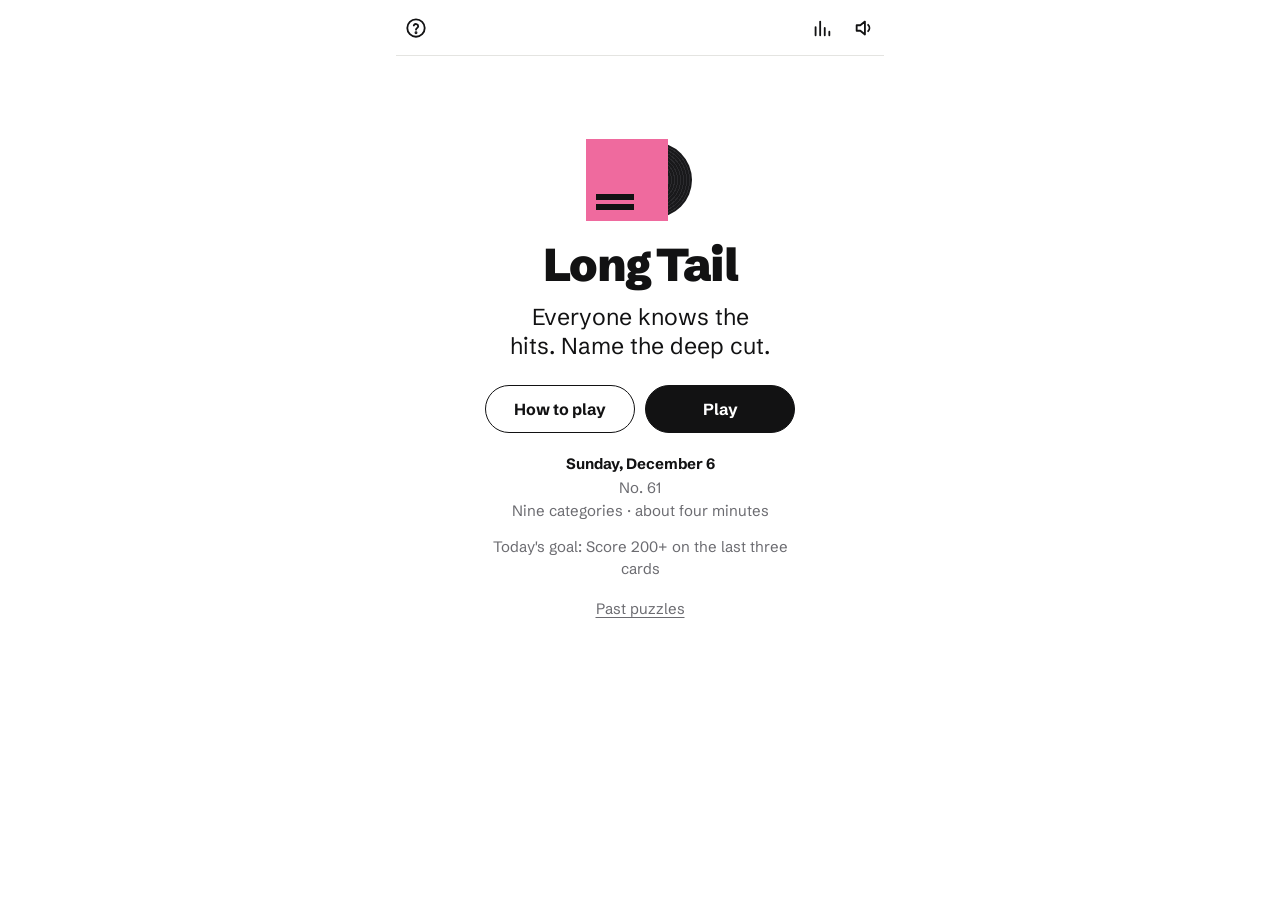
==== beta/index.html @ 5e5260be "Streak freezes and milestones, Double Track, lifetime crate, friends, daily goal Co-Authored-By: Cla" ====
<!doctype html>
<html lang="en">
<head>
<meta charset="utf-8">
<meta name="viewport" content="width=device-width, initial-scale=1, viewport-fit=cover">
<meta name="description" content="Everyone knows the hits. Name the deep cut. A daily rarity game: nine categories, one answer each, and the rarer your answer the more it's worth. Challenge your group chat.">
<meta property="og:title" content="Long Tail">
<meta property="og:description" content="Everyone knows the hits. Name the deep cut. A daily rarity game: nine categories, one answer each, and the rarer your answer the more it's worth. Challenge your group chat.">
<meta property="og:type" content="website">
<meta property="og:url" content="https://vishalkj-ai.github.io/long-tail/">
<meta property="og:image" content="https://vishalkj-ai.github.io/long-tail/og.jpg">
<meta property="og:image:width" content="1200">
<meta property="og:image:height" content="630">
<meta name="twitter:card" content="summary_large_image">
<meta name="twitter:image" content="https://vishalkj-ai.github.io/long-tail/og.jpg">
<meta name="theme-color" content="#FFFFFF" media="(prefers-color-scheme: light)">
<meta name="theme-color" content="#121213" media="(prefers-color-scheme: dark)">
<link rel="apple-touch-icon" href="https://vishalkj-ai.github.io/long-tail/icon-180.png">
<link rel="manifest" href="https://vishalkj-ai.github.io/long-tail/manifest.webmanifest">
<link rel="icon" href="data:image/svg+xml,%3Csvg%20xmlns%3D%22http%3A%2F%2Fwww.w3.org%2F2000%2Fsvg%22%20viewBox%3D%220%200%2032%2032%22%3E%3Ccircle%20cx%3D%2220%22%20cy%3D%2215%22%20r%3D%2210%22%20fill%3D%22%2319191B%22%2F%3E%3Ccircle%20cx%3D%2220%22%20cy%3D%2215%22%20r%3D%223%22%20fill%3D%22%23E9B208%22%2F%3E%3Crect%20x%3D%222%22%20y%3D%224%22%20width%3D%2220%22%20height%3D%2221%22%20fill%3D%22%23EF6A9E%22%2F%3E%3Crect%20x%3D%225%22%20y%3D%2217%22%20width%3D%229%22%20height%3D%221.6%22%20fill%3D%22%23121213%22%2F%3E%3Crect%20x%3D%225%22%20y%3D%2220%22%20width%3D%229%22%20height%3D%221.6%22%20fill%3D%22%23121213%22%2F%3E%3C%2Fsvg%3E">
<script>
  // Settings. To switch on analytics, put your GoatCounter code (the "xyz" in xyz.goatcounter.com)
  // or your Plausible site domain below. Leave both empty to keep tracking off.
  window.LT_CONFIG = { siteUrl: "https://vishalkj-ai.github.io/long-tail/", goatcounter: "", plausible: "" };
</script>
<title>Long Tail</title>
<meta name="claude:viewport-fit-sides" content="cover">
<link rel="preconnect" href="https://fonts.googleapis.com">
<link rel="preconnect" href="https://fonts.gstatic.com" crossorigin>
<link rel="stylesheet" href="https://fonts.googleapis.com/css2?family=Schibsted+Grotesk:wght@400;500;600;700;800;900&display=swap">
<style>
/* Layout: a Wordle-plain column. Centred title screen; the one signature object is the album sleeve with its record, which spins and takes a price sticker on the reveal. */
:root {
  --bg: #FFFFFF;
  --surface: #F4F4F2;
  --ink: #121213;
  --ink-2: #6B6B70;
  --line: #E4E4E1;
  --line-2: #C8C8C4;
  --accent: #121213;
  --on-accent: #FFFFFF;
  --vinyl: #19191B;
  --groove: #2B2B2E;
  --t-head: #A9A9A4; --on-t-head: #121213;
  --t-hipster: #9C6B54; --on-t-hipster: #FFFFFF;
  --t-body: #2E9D5A; --on-t-body: #FFFFFF;
  --t-tail: #2E72CC; --on-t-tail: #FFFFFF;
  --t-deep: #7C54C8; --on-t-deep: #FFFFFF;
  --t-outlier: #E9B208; --on-t-outlier: #121213;
  --bad: #D63B3B; --on-bad: #FFFFFF;
  /* album sleeves are printed objects, identical in both themes */
  --s-pink: #EF6A9E; --s-yellow: #F3C746; --s-blue: #4581D6; --s-green: #43A46D; --s-orange: #EE7D41;
  --s-ink: #121213; --s-paper: #FFFFFF;
  --f: "Schibsted Grotesk", "Helvetica Neue", Arial, system-ui, sans-serif;
}
@media (prefers-color-scheme: dark) {
  :root:not([data-theme="light"]) {
    --bg: #121213; --surface: #1D1D1F; --ink: #F4F4F2; --ink-2: #9D9DA2; --line: #2B2B2E; --line-2: #3D3D41;
    --accent: #F4F4F2; --on-accent: #121213; --vinyl: #060607; --groove: #1F1F22;
    --t-head: #8E8E89; --on-t-head: #121213; --t-hipster: #BC8468; --on-t-hipster: #121213;
    --t-body: #3EBB70; --on-t-body: #121213; --t-tail: #4D90E8; --on-t-tail: #121213;
    --t-deep: #9F7DE8; --on-t-deep: #121213; --t-outlier: #F3C232; --on-t-outlier: #121213;
    --bad: #F05555; --on-bad: #121213;
    color-scheme: dark;
  }
}
:root[data-theme="dark"] {
  --bg: #121213; --surface: #1D1D1F; --ink: #F4F4F2; --ink-2: #9D9DA2; --line: #2B2B2E; --line-2: #3D3D41;
  --accent: #F4F4F2; --on-accent: #121213; --vinyl: #060607; --groove: #1F1F22;
  --t-head: #8E8E89; --on-t-head: #121213; --t-hipster: #BC8468; --on-t-hipster: #121213;
  --t-body: #3EBB70; --on-t-body: #121213; --t-tail: #4D90E8; --on-t-tail: #121213;
  --t-deep: #9F7DE8; --on-t-deep: #121213; --t-outlier: #F3C232; --on-t-outlier: #121213;
  --bad: #F05555; --on-bad: #121213;
  color-scheme: dark;
}
*, *::before, *::after { box-sizing: border-box; }
[hidden] { display: none !important; }
html { -webkit-text-size-adjust: 100%; }
body { margin: 0; background: var(--bg); color: var(--ink); font: 400 17px/1.45 var(--f); -webkit-font-smoothing: antialiased; }
button, input { font: inherit; color: inherit; }
:focus-visible { outline: 2px solid var(--t-tail); outline-offset: 2px; }
h1, h2, h3 { margin: 0; font-weight: 800; letter-spacing: -0.02em; line-height: 1.05; text-wrap: balance; }
p { margin: 0; }
.wrap { max-width: 520px; margin: 0 auto; padding-left: max(16px, env(safe-area-inset-left, 0px)); padding-right: max(16px, env(safe-area-inset-right, 0px)); padding-block: 0 56px; display: grid; gap: 20px; }
.screen { display: grid; gap: 18px; }
.screen > *, main > *, .wrap > * { min-width: 0; }

/* header */
.top { display: grid; grid-template-columns: 1fr auto 1fr; align-items: center; min-height: 56px; border-bottom: 1px solid var(--line); }
.top-l { justify-self: start; display: flex; }
body.on-home .mark { visibility: hidden; }
.top-r { justify-self: end; display: flex; align-items: center; gap: 2px; }
.mark { background: none; border: 0; padding: 0 6px; cursor: pointer; color: var(--ink); font: 800 24px/1 var(--f); letter-spacing: -0.03em; white-space: nowrap; }
.icon { appearance: none; width: 40px; height: 40px; border: 0; border-radius: 50%; background: none; display: grid; place-items: center; cursor: pointer; color: var(--ink); padding: 0; }
.icon:hover { background: var(--surface); }
.icon svg { width: 22px; height: 22px; }
.streak { font: 700 14px/1 var(--f); padding: 0 4px; white-space: nowrap; font-variant-numeric: tabular-nums; }

/* buttons */
.btn { appearance: none; border: 1px solid var(--ink); background: transparent; color: var(--ink); border-radius: 999px; min-height: 48px; padding: 0 24px; font: 700 16px/1 var(--f); cursor: pointer; display: inline-flex; align-items: center; justify-content: center; gap: 8px; text-align: center; }
.btn.primary { background: var(--accent); color: var(--on-accent); border-color: var(--accent); }
.btn.big { width: 100%; min-height: 52px; font-size: 17px; }
.btn:active { transform: scale(0.98); }
.btn svg { width: 18px; height: 18px; }
.link { background: none; border: 0; padding: 4px 2px; color: var(--ink-2); text-decoration: underline; text-underline-offset: 3px; cursor: pointer; font-size: 15px; white-space: nowrap; }
.row { display: flex; flex-wrap: wrap; gap: 10px; }
.row .btn { flex: 1 1 140px; }
.fine { font-size: 14px; color: var(--ink-2); }

/* album sleeve art, used small on the title screen and big in play */
.art { position: relative; width: 108px; height: 84px; }
.art-vinyl { position: absolute; left: 30px; top: 3px; width: 76px; height: 76px; border-radius: 50%; background: repeating-radial-gradient(circle, var(--vinyl) 0 2px, var(--groove) 2px 3px); }
.art-vinyl::after { content: ""; position: absolute; inset: 33%; border-radius: 50%; background: var(--t-outlier); }
.art-sleeve { position: absolute; left: 0; top: 0; width: 82px; height: 82px; background: var(--s-pink); }
.art-sleeve::after { content: ""; position: absolute; left: 10px; bottom: 11px; width: 38px; height: 6px; background: var(--s-ink); box-shadow: 0 -10px 0 var(--s-ink); }

/* title screen */
.splash { justify-items: center; text-align: center; padding-top: clamp(20px, 7vh, 64px); gap: 14px; }
.title { font-size: 46px; font-weight: 900; letter-spacing: -0.04em; margin-top: 4px; }
.sub { font-size: 23px; line-height: 1.25; max-width: 19ch; }
.cta { display: flex; gap: 10px; justify-content: center; flex-wrap: wrap; margin-top: 10px; }
.cta .btn { min-width: 150px; }
.meta { display: grid; gap: 2px; font-size: 15px; margin-top: 6px; }
.meta b { font-weight: 700; }
.meta span { color: var(--ink-2); }
.banner { background: var(--surface); border-radius: 8px; padding: 12px 14px; font-size: 16px; max-width: 34ch; }
.h-line { font-size: 15px; color: var(--ink-2); max-width: 34ch; }

/* play */
.hud { display: flex; align-items: center; justify-content: space-between; gap: 12px; padding-top: 14px; }
.pips { display: flex; gap: 5px; }
.pip { width: 26px; height: 26px; border: 2px solid var(--line-2); background: transparent; }
.pip.now { border-color: var(--ink); }
.pip.done { background: var(--c); border-color: var(--c); }
.pip.miss { background: var(--line-2); border-color: var(--line-2); }
.hud-score { font: 800 26px/1 var(--f); font-variant-numeric: tabular-nums; display: flex; align-items: baseline; gap: 5px; letter-spacing: -0.02em; }
.hud-score b { display: inline-block; font-weight: 800; }
.hud-score small { font-size: 13px; font-weight: 500; color: var(--ink-2); letter-spacing: 0; }
.hud-score.bump b { animation: bump 0.45s ease; }
@keyframes bump { 40% { transform: scale(1.3); } }
.stage { position: relative; width: 100%; }
.sleeve { position: relative; z-index: 2; width: 78%; aspect-ratio: 1; max-width: 100%; background: var(--sl, var(--s-pink)); color: var(--slt, var(--s-ink)); padding: 16px 16px 18px; display: grid; grid-template-rows: auto auto 1fr; gap: 2px; box-shadow: 0 10px 24px -14px rgba(0, 0, 0, 0.5); }
.trk { font: 700 12px/1.2 var(--f); letter-spacing: 0.06em; text-transform: uppercase; opacity: 0.75; }
.c-title { font: 600 16px/1.2 var(--f); opacity: 0.9; }
.c-q { align-self: end; font-size: clamp(30px, 9vw, 44px); font-weight: 900; letter-spacing: -0.035em; line-height: 0.98; overflow-wrap: anywhere; hyphens: auto; }
.c-q.mid { font-size: clamp(26px, 7.6vw, 36px); }
.c-q.long { font-size: clamp(21px, 6.2vw, 30px); }
.vinyl { position: absolute; z-index: 1; top: 2.5%; left: 25%; width: 73%; aspect-ratio: 1; border-radius: 50%; background: repeating-radial-gradient(circle at 50% 50%, var(--vinyl) 0 2.2px, var(--groove) 2.2px 3px); display: grid; place-items: center; }
.vinyl::before { content: ""; position: absolute; inset: 0; border-radius: 50%; background: conic-gradient(from 30deg, transparent 0 12%, rgba(255, 255, 255, 0.1) 16%, transparent 22% 62%, rgba(255, 255, 255, 0.07) 66%, transparent 72%); }
.vinyl-label { position: relative; width: 36%; aspect-ratio: 1; border-radius: 50%; background: var(--lc, var(--sl, var(--s-pink))); color: var(--lct, var(--s-ink)); display: grid; place-items: center; font: 900 clamp(12px, 3.6vw, 16px)/1 var(--f); }
.vinyl-label::after { content: ""; position: absolute; width: 8%; aspect-ratio: 1; border-radius: 50%; background: var(--bg); left: 46%; top: 46%; }
.stage.deal .sleeve { animation: deal 0.36s cubic-bezier(0.2, 0.8, 0.25, 1) both; }
.stage.deal .vinyl { animation: peek 0.5s 0.15s cubic-bezier(0.2, 0.8, 0.25, 1) both; }
@keyframes deal { from { opacity: 0; transform: translateY(18px); } to { opacity: 1; transform: none; } }
@keyframes peek { from { transform: translateX(-34%); } to { transform: none; } }
.stage.playing .vinyl { animation: spin 1.8s linear infinite; }
@keyframes spin { to { transform: rotate(360deg); } }
.price { position: absolute; z-index: 3; top: 12px; right: calc(22% + 12px); width: clamp(76px, 23vw, 94px); aspect-ratio: 1; border-radius: 50%; background: var(--c); color: var(--onc); display: grid; place-content: center; text-align: center; gap: 1px; transform: rotate(10deg); box-shadow: 0 3px 10px -4px rgba(0, 0, 0, 0.45); }
.price b { font: 900 clamp(22px, 7vw, 30px)/1 var(--f); letter-spacing: -0.03em; }
.price small { font: 700 9px/1.1 var(--f); letter-spacing: 0.06em; text-transform: uppercase; padding: 0 8px; }
.price.slap { animation: slap 0.32s cubic-bezier(0.2, 1.5, 0.4, 1) both; }
@keyframes slap { from { transform: scale(1.9) rotate(-16deg); opacity: 0; } to { transform: rotate(10deg); opacity: 1; } }
.c-rule { font-size: 15px; color: var(--ink-2); }
.timer-row { display: flex; align-items: center; gap: 10px; }
.timer { position: relative; flex: 1; height: 6px; border-radius: 3px; background: var(--line); overflow: hidden; }
.timer-fill { position: absolute; inset: 0; transform-origin: left; background: var(--ink); }
.timer.low .timer-fill { background: var(--bad); }
.timer-n { font: 700 15px/1 var(--f); font-variant-numeric: tabular-nums; min-width: 3ch; text-align: right; }
.timer.low + .timer-n { color: var(--bad); }
.answer { display: grid; grid-template-columns: minmax(0, 1fr) auto; gap: 8px; }
.answer input { min-width: 0; border: 1.5px solid var(--line-2); background: var(--bg); border-radius: 8px; padding: 13px 14px; font: 600 19px/1.2 var(--f); outline: none; }
.answer input::placeholder { color: var(--ink-2); font-weight: 400; }
.answer input:focus { border-color: var(--ink); }
.answer .btn { border-radius: 8px; min-width: 72px; padding: 0 18px; }
.answer.shake { animation: shake 0.32s; }
@keyframes shake { 20%, 60% { transform: translateX(-6px); } 40%, 80% { transform: translateX(6px); } }
.under { display: flex; justify-content: space-between; align-items: flex-start; gap: 12px; }
.msg { font-size: 15px; color: var(--ink-2); min-height: 1.45em; }
.msg.bad { color: var(--bad); font-weight: 600; }
.tried { display: flex; flex-wrap: wrap; gap: 6px; margin: 0; padding: 0; list-style: none; }
.tried li { font-size: 14px; padding: 3px 9px; border-radius: 4px; background: var(--surface); text-decoration: line-through; color: var(--ink-2); }
.confirm { background: var(--surface); border-radius: 10px; padding: 16px; display: grid; gap: 12px; }
.confirm p { font-size: 19px; }
.confirm .btn { border-radius: 8px; }

/* reveal */
.reveal { display: grid; gap: 12px; }
.meter { display: grid; grid-template-columns: repeat(6, minmax(0, 1fr)); align-items: end; gap: 5px; height: 48px; margin-bottom: 18px; }
.bar { position: relative; height: var(--h); border-radius: 2px 2px 0 0; background: var(--line); transition: background 0.12s, transform 0.2s; transform-origin: bottom; }
.bar.lit { background: var(--c); }
.bar.you { transform: scaleY(1.15); }
.bar small { position: absolute; top: 100%; left: 0; right: 0; margin-top: 4px; text-align: center; font: 600 11px/1 var(--f); color: var(--ink-2); font-variant-numeric: tabular-nums; }
.bar.you small { color: var(--ink); font-weight: 800; }
.rv-head { display: flex; align-items: center; gap: 12px; flex-wrap: wrap; min-height: 34px; }
.rv-tier { display: inline-block; background: var(--c, var(--line)); color: var(--onc, var(--ink)); font: 800 14px/1 var(--f); letter-spacing: 0.05em; text-transform: uppercase; padding: 9px 12px; border-radius: 6px; white-space: nowrap; }
.rv-tier:empty { display: none; }
.rv-tier.go { animation: pop 0.3s cubic-bezier(0.2, 1.5, 0.4, 1) both; }
@keyframes pop { from { transform: scale(0.6); opacity: 0; } to { transform: none; opacity: 1; } }
.rv-pts { font: 900 30px/1 var(--f); letter-spacing: -0.03em; font-variant-numeric: tabular-nums; }
.rv-ans { font: 800 26px/1.1 var(--f); letter-spacing: -0.02em; overflow-wrap: anywhere; }
.rv-ans:empty { display: none; }
.rv-odds { font-size: 14px; color: var(--ink-2); }
.rv-line { font-size: 15px; color: var(--ink-2); }
.rv-line b { color: var(--ink); font-weight: 700; margin-right: 5px; }

/* results */
.results { gap: 16px; }
.r-top { display: grid; justify-items: center; text-align: center; gap: 6px; padding-top: 20px; }
.r-date { font-size: 15px; color: var(--ink-2); }
.r-emoji { font-size: 64px; line-height: 1.1; }
.r-name { font-size: 40px; font-weight: 900; letter-spacing: -0.04em; }
.r-tag { font-size: 18px; color: var(--ink-2); }
.r-score { display: flex; align-items: baseline; gap: 6px; justify-content: center; margin-top: 6px; }
.r-score b { font: 900 50px/1 var(--f); letter-spacing: -0.04em; font-variant-numeric: tabular-nums; }
.r-score span { font: 600 20px/1 var(--f); color: var(--ink-2); }
.squares { display: flex; gap: 6px; flex-wrap: wrap; justify-content: center; }
.squares i { position: relative; width: 36px; height: 36px; background: var(--c, var(--line-2)); }
.squares.grid { display: grid; grid-template-columns: repeat(3, 36px); justify-content: center; }
.squares i::after { content: ""; position: absolute; inset: 34%; border-radius: 50%; background: var(--bg); opacity: 0.8; }
.r-best { font-size: 16px; color: var(--ink-2); }
.r-best b { color: var(--ink); }
.r-line { font-size: 15px; color: var(--ink-2); }
.share-box { display: grid; gap: 10px; justify-items: center; }
.share-box .btn { width: min(320px, 100%); }
.name-in { display: flex; align-items: center; gap: 8px; font-size: 14px; color: var(--ink-2); }
.name-in input { width: 9em; min-width: 0; border: 0; border-bottom: 1.5px solid var(--line-2); background: transparent; padding: 4px 2px; font: 600 15px/1.2 var(--f); color: var(--ink); outline: none; }
.name-in input:focus { border-color: var(--ink); }
.countdown { font-size: 15px; color: var(--ink-2); font-variant-numeric: tabular-nums; text-align: center; }
.countdown b { color: var(--ink); }
.sec-h { font-size: 20px; padding-top: 10px; border-top: 1px solid var(--line); margin-top: 6px; }
.vs { display: grid; gap: 10px; background: var(--surface); border-radius: 10px; padding: 16px; }
.vs-head { font: 800 22px/1.1 var(--f); letter-spacing: -0.02em; }
.lb { display: grid; gap: 2px; }
.lb-row { display: grid; grid-template-columns: 1.4em minmax(0, 1fr) auto 3em; gap: 10px; align-items: center; padding: 7px 8px; border-radius: 6px; font-size: 15px; }
.lb-row.me { background: var(--bg); font-weight: 700; }
.lb-pos { color: var(--ink-2); font-variant-numeric: tabular-nums; }
.lb-who { min-width: 0; overflow-wrap: anywhere; }
.lb-sq { display: grid; grid-template-columns: repeat(9, 7px); gap: 2px; }
.lb-sq i { width: 7px; height: 7px; background: var(--c); }
.lb-pts { text-align: right; font-weight: 800; font-variant-numeric: tabular-nums; }
.said summary { cursor: pointer; font-weight: 700; font-size: 15px; padding: 6px 0; }
.said .vs-row { grid-template-columns: minmax(0, 1fr); }
.vs-row { display: grid; grid-template-columns: minmax(0, 1fr) minmax(0, 1fr); gap: 3px 12px; font-size: 15px; padding-top: 8px; border-top: 1px solid var(--line); }
.vs-row .q { grid-column: 1 / -1; font-size: 13px; color: var(--ink-2); }
.vs-row span { display: flex; gap: 7px; align-items: center; min-width: 0; overflow-wrap: anywhere; }
.vs-row span i { width: 12px; height: 12px; flex: none; background: var(--c, var(--line-2)); }

/* your five */
.rcs { display: grid; }
details.rc { border-bottom: 1px solid var(--line); }
details.rc summary { list-style: none; cursor: pointer; display: grid; grid-template-columns: auto minmax(0, 1fr) auto auto; gap: 14px; align-items: center; padding: 12px 0; }
details.rc summary::-webkit-details-marker { display: none; }
.rc-art { position: relative; width: 62px; height: 42px; }
.rc-art::before { content: ""; position: absolute; left: 24px; top: 2px; width: 38px; height: 38px; border-radius: 50%; background: radial-gradient(circle, var(--bg) 0 6%, var(--c) 7% 34%, var(--vinyl) 35%); }
.rc-art::after { content: ""; position: absolute; left: 0; top: 0; width: 42px; height: 42px; background: var(--sl); }
.rc-main { display: grid; gap: 1px; min-width: 0; }
.rc-q { font-size: 14px; color: var(--ink-2); }
.rc-you { font: 700 18px/1.2 var(--f); overflow-wrap: anywhere; }
.rc-you.none { color: var(--ink-2); font-weight: 500; }
.rc-better { display: flex; flex-wrap: wrap; align-items: center; gap: 2px 10px; font-size: 13px; color: var(--ink-2); margin-top: 3px; }
.rc-better.top { color: var(--t-body); font-weight: 600; }
.pick { display: inline-flex; align-items: center; gap: 5px; color: var(--ink); font-weight: 600; white-space: nowrap; }
.pick i { width: 8px; height: 8px; border-radius: 50%; background: var(--c); flex: none; }
.pick small { color: var(--ink-2); font-weight: 500; font-size: 12px; }
.rv-line .pick { margin-right: 10px; font-size: 15px; }
.rc-pts { text-align: right; display: grid; gap: 2px; }
.rc-pts b { font: 900 22px/1 var(--f); letter-spacing: -0.02em; font-variant-numeric: tabular-nums; }
.rc-pts small { font-size: 12px; color: var(--ink-2); white-space: nowrap; }
.x2 { display: inline-block; margin-left: 6px; vertical-align: middle; font: 800 11px/1 var(--f); letter-spacing: 0.04em; padding: 4px 5px; border-radius: 4px; background: var(--ink); color: var(--bg); }
.rc-chev { width: 10px; height: 10px; border-right: 2px solid var(--ink-2); border-bottom: 2px solid var(--ink-2); transform: rotate(45deg) translateY(-3px); transition: transform 0.2s; }
details.rc[open] .rc-chev { transform: rotate(225deg) translateY(-3px); }
.rc-body { display: grid; gap: 0; padding: 0 0 14px; }
.tr { display: grid; grid-template-columns: 7.6em minmax(0, 1fr); gap: 12px; padding: 9px 0; border-top: 1px solid var(--line); }
.tr-k { display: grid; gap: 2px; align-content: start; }
.tr-k span { display: flex; align-items: center; gap: 7px; font: 700 14px/1.2 var(--f); white-space: nowrap; }
.tr-k i { width: 10px; height: 10px; border-radius: 50%; background: var(--c); flex: none; }
.tr-k small { font-size: 12px; color: var(--ink-2); padding-left: 17px; }
.tr-v { font-size: 15px; line-height: 1.5; color: var(--ink-2); }
.tr-v .me { color: var(--ink); font-weight: 800; box-shadow: inset 0 -0.45em 0 color-mix(in srgb, var(--c) 45%, transparent); }
.tr-v .link { font-size: 14px; padding: 0; }
.rc-search { display: flex; align-items: center; gap: 8px; border: 1.5px solid var(--line-2); border-radius: 8px; padding: 0 12px; margin: 2px 0 6px; background: var(--bg); }
.rc-search:focus-within { border-color: var(--ink); }
.rc-search svg { width: 18px; height: 18px; color: var(--ink-2); flex: none; }
.rc-search input { flex: 1; min-width: 0; border: 0; outline: none; background: transparent; padding: 11px 0; font: 500 16px/1.2 var(--f); color: var(--ink); }
.rc-search input::placeholder { color: var(--ink-2); font-weight: 400; }
.rc-search input::-webkit-search-cancel-button { cursor: pointer; }
.rc-verdict { font-size: 15px; padding: 4px 0 10px; display: flex; gap: 8px; align-items: baseline; flex-wrap: wrap; }
.rc-verdict .tag { display: inline-block; background: var(--c); color: var(--onc); font: 800 12px/1 var(--f); letter-spacing: 0.04em; text-transform: uppercase; padding: 5px 8px; border-radius: 4px; }
.rc-verdict.no { color: var(--bad); font-weight: 600; }
.rc-verdict.no small { color: var(--ink-2); font-weight: 400; font-size: 14px; }
.tr-v .hit { color: var(--ink); font-weight: 800; background: color-mix(in srgb, var(--c) 28%, transparent); border-radius: 3px; padding: 0 3px; }
.rc-empty { font-size: 15px; color: var(--ink-2); padding: 8px 0; border-top: 1px solid var(--line); }
.rc-fact { font-size: 15px; color: var(--ink-2); padding-top: 10px; border-top: 1px solid var(--line); }
.rc-fact b { color: var(--ink); }

/* archive */
.ar-head { display: grid; gap: 6px; padding-top: 18px; }
.ar-head h2 { font-size: 30px; font-weight: 900; letter-spacing: -0.03em; }
.ar { display: grid; }
.ar-row { appearance: none; background: none; border: 0; border-bottom: 1px solid var(--line); display: grid; grid-template-columns: 4.4em minmax(0, 1fr) auto auto; align-items: center; gap: 12px; padding: 14px 2px; text-align: left; cursor: pointer; color: var(--ink); font: inherit; width: 100%; }
.ar-row:hover { background: var(--surface); }
.ar-no { font-weight: 800; font-variant-numeric: tabular-nums; }
.ar-date { color: var(--ink-2); font-size: 15px; display: grid; gap: 5px; }
.ar-sq { display: flex; gap: 3px; }
.ar-sq i { width: 10px; height: 10px; background: var(--c); }
.ar-st { font-weight: 700; font-variant-numeric: tabular-nums; white-space: nowrap; }
.ar-st.todo { font-size: 14px; border: 1px solid var(--ink); border-radius: 999px; padding: 5px 14px; }
.ar-st.half { color: var(--ink-2); font-weight: 600; font-size: 14px; }
.ar-row .rc-chev { transform: rotate(-45deg); }
.links { display: flex; gap: 18px; justify-content: center; flex-wrap: wrap; }

#h-streak, #r-streak { color: var(--ink); font-weight: 700; }
/* stats */
.statrow { display: grid; grid-template-columns: repeat(4, minmax(0, 1fr)); gap: 8px; text-align: center; }
.stat { display: grid; gap: 2px; }
.stat b { font: 900 30px/1 var(--f); letter-spacing: -0.03em; font-variant-numeric: tabular-nums; }
.stat span { font-size: 12px; color: var(--ink-2); }
.dist { display: grid; gap: 5px; }
.dist-row { display: grid; grid-template-columns: 6.6em minmax(0, 1fr); gap: 8px; align-items: center; font-size: 14px; }
.dist-bar { height: 22px; background: var(--line-2); min-width: 24px; display: flex; justify-content: flex-end; align-items: center; padding: 0 7px; font: 700 12px var(--f); color: var(--ink); }
.dist-row.me .dist-bar { background: var(--t-body); color: var(--on-t-body); }
.stats-wrap { display: grid; gap: 14px; }
.eyebrow { font: 700 13px/1.3 var(--f); color: var(--ink-2); }
.crate { display: grid; gap: 6px; font-size: 15px; }
.fr-list { list-style: none; margin: 0; padding: 0; display: grid; gap: 6px; font-size: 15px; }

.toast { position: fixed; left: 50%; top: calc(64px + env(safe-area-inset-top, 0px)); transform: translate(-50%, -8px); background: var(--accent); color: var(--on-accent); padding: 11px 16px; border-radius: 6px; font-weight: 700; font-size: 15px; opacity: 0; pointer-events: none; transition: opacity 0.2s, transform 0.2s; z-index: 80; max-width: calc(100% - 32px); text-align: center; }
.toast.show { opacity: 1; transform: translate(-50%, 0); }
.fx { position: fixed; inset: 0; pointer-events: none; z-index: 60; overflow: hidden; }
.fx i { position: absolute; top: -14px; width: 9px; height: 9px; border-radius: 50%; animation: fall var(--d) cubic-bezier(0.2, 0.6, 0.4, 1) forwards; }
.fx i:nth-child(3n) { border-radius: 1px; width: 7px; height: 12px; }
@keyframes fall { to { transform: translate(var(--x), 108vh) rotate(var(--r)); } }
dialog { border: 0; border-radius: 10px; background: var(--bg); color: var(--ink); padding: 0; width: min(500px, calc(100% - 24px)); max-height: calc(100% - 32px); box-shadow: 0 18px 50px rgba(0, 0, 0, 0.3); }
dialog::backdrop { background: color-mix(in srgb, var(--bg) 55%, transparent); }
.dlg { display: grid; gap: 14px; padding: 22px 20px 20px; }
.dlg-top { display: flex; justify-content: space-between; align-items: flex-start; gap: 10px; }
.dlg h2 { font-size: 28px; font-weight: 900; letter-spacing: -0.03em; }
.dlg .lede { font-size: 19px; }
.rules { margin: 0; padding-left: 20px; display: grid; gap: 6px; }
.ladder { list-style: none; margin: 0; padding: 0; display: grid; gap: 8px; }
.ladder li { display: grid; grid-template-columns: auto minmax(0, 1fr); gap: 12px; align-items: center; }
.sticker { width: 40px; height: 40px; border-radius: 50%; background: var(--c); color: var(--onc); display: grid; place-items: center; font: 900 14px/1 var(--f); }
.ladder .lab { font-weight: 700; }
.ladder small { display: block; font-size: 14px; color: var(--ink-2); font-weight: 400; }
.ranks { list-style: none; margin: 0; padding: 0; display: grid; grid-template-columns: repeat(2, minmax(0, 1fr)); gap: 6px 14px; font-size: 15px; }
.ranks li { display: flex; gap: 8px; align-items: center; }
.ranks b { font-size: 13px; color: var(--ink-2); font-weight: 600; margin-left: auto; font-variant-numeric: tabular-nums; }
@media (prefers-reduced-motion: reduce) { *, *::before, *::after { animation-duration: 0.01ms !important; animation-iteration-count: 1 !important; transition: none !important; } }
@media (max-height: 720px) { .wrap, .screen { gap: 13px; } .sleeve { width: 68%; } .vinyl { left: 18%; width: 64%; } .price { right: calc(32% + 10px); } }
@media (max-width: 400px) { .pip { width: 23px; height: 23px; } .statrow { gap: 4px; } .tr { grid-template-columns: 6.4em minmax(0, 1fr); } }
</style>
<style>:root{padding-top:env(safe-area-inset-top,0px);padding-bottom:env(safe-area-inset-bottom,0px)}</style>
</head>
<body>
<div class="wrap">
  <header class="top">
    <div class="top-l"><button class="icon" id="btn-help" type="button" aria-label="How to play" title="How to play"><svg viewBox="0 0 24 24" fill="none" stroke="currentColor" stroke-width="2" stroke-linecap="round" stroke-linejoin="round" aria-hidden="true"><circle cx="12" cy="12" r="9.5"/><path d="M9.6 9.2a2.5 2.5 0 0 1 4.8 1c0 1.7-2.4 2.2-2.4 3.6"/><circle cx="12" cy="17.2" r="0.6" fill="currentColor"/></svg></button></div>
    <button class="mark" id="btn-brand" type="button">Long Tail</button>
    <div class="top-r">
      <span class="streak" id="streak" hidden></span>
      <button class="icon" id="btn-stats" type="button" aria-label="Statistics" title="Statistics"><svg viewBox="0 0 24 24" fill="none" stroke="currentColor" stroke-width="2" stroke-linecap="round" aria-hidden="true"><path d="M5 20V11M10 20V5M15 20v-8M20 20v-4"/></svg></button>
      <button class="icon" id="btn-sound" type="button" aria-label="Sound on" title="Sound"><svg viewBox="0 0 24 24" fill="none" stroke="currentColor" stroke-width="2" stroke-linecap="round" stroke-linejoin="round" aria-hidden="true"><path d="M4 9v6h4l5 4V5L8 9z"/><path id="snd-wave" d="M16.5 8.5a5 5 0 0 1 0 7"/></svg></button>
    </div>
  </header>

  <main>
    <section class="screen splash" id="s-home">
      <div class="art" aria-hidden="true"><div class="art-vinyl"></div><div class="art-sleeve"></div></div>
      <h1 class="title">Long Tail</h1>
      <p class="sub">Everyone knows the hits. Name the deep cut.</p>
      <div class="banner" id="h-challenge" hidden></div>
      <div class="cta"><button class="btn" id="btn-how" type="button">How to play</button><button class="btn primary" id="btn-play" type="button">Play</button></div>
      <p class="meta"><b id="h-date">Today</b><span id="h-no">No. 1</span><span>Nine categories · about four minutes</span></p>
      <p class="h-line" id="h-streak" hidden></p>
      <p class="h-line" id="h-goal"></p>
      <p class="h-line" id="h-friends" hidden></p>
      <div class="links"><button class="link" id="btn-archive" type="button">Past puzzles</button><button class="link" id="btn-practice-home" type="button" hidden>Practice mode</button></div>
    </section>

    <section class="screen" id="s-play" hidden>
      <div class="hud">
        <div class="pips" id="pips" aria-label="Progress"></div>
        <div class="hud-score" id="hud-score"><b id="score">0</b><small>points</small></div>
      </div>
      <div class="stage" id="stage">
        <div class="vinyl" aria-hidden="true"><span class="vinyl-label" id="vinyl-label"></span></div>
        <article class="sleeve" id="card" aria-live="polite">
          <span class="trk" id="c-meta">Track 1 of 5</span>
          <p class="c-title" id="c-title"></p>
          <h2 class="c-q" id="c-q"></h2>
        </article>
        <div class="price" id="price" hidden></div>
      </div>
      <p class="c-rule" id="c-rule"></p>
      <div class="timer-row" id="timer-row"><div class="timer" id="timer"><div class="timer-fill" id="timer-fill"></div></div><span class="timer-n" id="timer-n">30s</span></div>

      <div id="p-answer" class="screen">
        <form class="answer" id="f-answer" autocomplete="off">
          <input id="in-answer" type="text" placeholder="Type an answer" aria-label="Your answer" autocapitalize="off" autocorrect="off" spellcheck="false" enterkeyhint="go" maxlength="80">
          <button class="btn primary" type="submit">Go</button>
        </form>
        <div class="under"><p class="msg" id="msg" aria-live="polite"></p><button class="link" id="btn-skip" type="button">Skip</button></div>
        <ul class="tried" id="tried" aria-label="Wrong guesses"></ul>
      </div>

      <div class="confirm" id="p-confirm" hidden>
        <p id="cf-q"></p>
        <div class="row" id="cf-btns"></div>
      </div>

      <div class="reveal" id="p-reveal" hidden>
        <div class="meter" id="meter" aria-hidden="true"></div>
        <div class="rv-head"><span class="rv-tier" id="rv-tier"></span><span class="rv-pts" id="rv-pts"></span></div>
        <p class="rv-ans" id="rv-ans"></p>
        <p class="rv-odds" id="rv-odds"></p>
        <button class="btn primary big" id="btn-next" type="button">Next track</button>
        <p class="rv-line" id="rv-common"></p>
        <p class="rv-line" id="rv-deep"></p>
      </div>
    </section>

    <section class="screen results" id="s-results" hidden>
      <div class="r-top">
        <p class="r-date" id="r-date"></p>
        <span class="r-emoji" id="r-emoji" aria-hidden="true"></span>
        <h2 class="r-name" id="r-name"></h2>
        <p class="r-tag" id="r-tag"></p>
        <div class="r-score"><b id="r-score">0</b><span id="r-max">/ 500</span></div>
        <p class="r-line" id="r-streak" hidden></p>
        <p class="r-line" id="r-goal"></p>
        <div class="squares" id="r-squares" aria-hidden="true"></div>
        <p class="r-best" id="r-best" hidden></p>
      </div>
      <div class="vs" id="r-versus" hidden></div>
      <div class="share-box">
        <button class="btn primary big" id="btn-share" type="button"><svg viewBox="0 0 24 24" fill="none" stroke="currentColor" stroke-width="2" stroke-linecap="round" stroke-linejoin="round" aria-hidden="true"><path d="M12 15V3M7 8l5-5 5 5M5 13v6a2 2 0 0 0 2 2h10a2 2 0 0 0 2-2v-6"/></svg>Share and challenge</button>
        <label class="name-in" for="in-name">Sign your challenge as <input id="in-name" type="text" maxlength="24" placeholder="your name" autocomplete="nickname"></label>
        <p class="countdown" id="r-next"></p>
      </div>
      <h3 class="sec-h">Your answers</h3>
      <div class="rcs" id="r-cards"></div>
      <h3 class="sec-h">Statistics</h3>
      <div class="stats-wrap" id="r-stats"></div>
      <div class="row"><button class="btn" id="btn-archive-r" type="button">Past puzzles</button><button class="btn" id="btn-practice" type="button">Practice mode</button></div>
    </section>

    <section class="screen" id="s-archive" hidden>
      <div class="ar-head"><h2>Past puzzles</h2><p class="fine">Play any day you missed. Past puzzles don't change your streak or stats.</p></div>
      <div class="ar" id="ar-list"></div>
    </section>

    <section class="screen results" id="s-over" hidden>
      <div class="r-top">
        <p class="r-date">Practice mode</p>
        <h2 class="r-name">Time's up</h2>
        <div class="r-score"><b id="o-score">0</b><span id="o-sub">points</span></div>
        <div class="squares" id="o-squares" aria-hidden="true"></div>
        <p class="r-best" id="o-best"></p>
      </div>
      <div class="row"><button class="btn primary" id="btn-again" type="button">Dig again</button><button class="btn" id="btn-back" type="button">Back to today</button></div>
    </section>
  </main>
</div>

<dialog id="dlg-help" aria-labelledby="help-h">
  <div class="dlg">
    <div class="dlg-top"><h2 id="help-h">How to play</h2><button class="icon" type="button" data-close aria-label="Close"><svg viewBox="0 0 24 24" fill="none" stroke="currentColor" stroke-width="2" stroke-linecap="round" aria-hidden="true"><path d="M6 6l12 12M18 6L6 18"/></svg></button></div>
    <p class="lede">Name something nobody else would.</p>
    <ul class="rules">
      <li>Nine categories a day, the same for everyone. They get harder as you go.</li>
      <li>Type one answer for each. The first right answer locks in.</li>
      <li>You get 30 seconds a card. A wrong guess costs 3.</li>
      <li>One card each day is a secret Double Track worth twice the points.</li>
    </ul>
    <p class="eyebrow">For "A cheese":</p>
    <ul class="ladder">
      <li style="--c: var(--t-head); --onc: var(--on-t-head)"><b class="sticker">10</b><span class="lab">Cheddar<small>Chart hit. Everyone says it.</small></span></li>
      <li style="--c: var(--t-hipster); --onc: var(--on-t-hipster)"><b class="sticker">15</b><span class="lab">Halloumi<small>Overplayed. Feels clever, but lots of people say it.</small></span></li>
      <li style="--c: var(--t-tail); --onc: var(--on-t-tail)"><b class="sticker">50</b><span class="lab">Taleggio<small>B-side. About 1 player in 30.</small></span></li>
      <li style="--c: var(--t-outlier); --onc: var(--on-t-outlier)"><b class="sticker">100</b><span class="lab">Ardrahan<small>Holy grail. Almost nobody.</small></span></li>
    </ul>
    <p class="eyebrow">Your rank for the day</p>
    <ul class="ranks" id="help-ranks"></ul>
    <ul class="ladder" id="help-tiers" hidden></ul>
    <p class="fine">Rarity is our estimate of how many people would give each answer.</p>
    <button class="btn primary big" type="button" data-close id="help-go">Got it</button>
  </div>
</dialog>
<dialog id="dlg-stats" aria-labelledby="stats-h">
  <div class="dlg">
    <div class="dlg-top"><h2 id="stats-h">Statistics</h2><button class="icon" type="button" data-close aria-label="Close"><svg viewBox="0 0 24 24" fill="none" stroke="currentColor" stroke-width="2" stroke-linecap="round" aria-hidden="true"><path d="M6 6l12 12M18 6L6 18"/></svg></button></div>
    <div class="stats-wrap" id="stats-body"></div>
  </div>
</dialog>
<div class="fx" id="fx"></div>
<div class="toast" id="toast" role="status" aria-live="polite"></div>

<script>(function (root) {
  "use strict";

  // Rarity tiers. weight = estimated share of players, used only to draw the curve.
  const TIERS = [
    { key: "head",    pts: 10,  name: "Chart hit",  weight: 100, bonus: 3,  sq: "⬜", sym: "●" },
    { key: "hipster", pts: 15,  name: "Overplayed", weight: 58,  bonus: 3,  sq: "🟫", sym: "◑" },
    { key: "body",    pts: 25,  name: "Album track", weight: 30,  bonus: 5,  sq: "🟩", sym: "◆" },
    { key: "tail",    pts: 50,  name: "B-side",     weight: 11,  bonus: 7,  sq: "🟦", sym: "★" },
    { key: "deep",    pts: 75,  name: "Deep cut",   weight: 3.6, bonus: 9,  sq: "🟪", sym: "✦" },
    { key: "outlier", pts: 100, name: "Holy grail", weight: 1.1, bonus: 12, sq: "🟨", sym: "✹" },
  ];
  const TIER = Object.fromEntries(TIERS.map((t) => [t.key, t]));
  const MISS_SQ = "⬛";

  const GROUPS = {
    geo: "Geography", sci: "Science", cul: "Culture", spo: "Sport", his: "History",
  };
  const groupOf = (p) => String(p.id).split("-")[0];

  // ---------- normalisation ----------
  const ROM = [[10, "x"], [9, "ix"], [5, "v"], [4, "iv"], [1, "i"]];
  function roman(n) {
    let s = "";
    for (const [v, r] of ROM) while (n >= v) { s += r; n -= v; }
    return s;
  }
  const ORDINALS = {
    first: 1, second: 2, third: 3, fourth: 4, fifth: 5, sixth: 6, seventh: 7, eighth: 8,
    ninth: 9, tenth: 10, eleventh: 11, twelfth: 12, thirteenth: 13, fourteenth: 14,
    fifteenth: 15, sixteenth: 16, seventeenth: 17, eighteenth: 18,
  };

  function words(s) {
    s = String(s).normalize("NFKD").replace(/[̀-ͯ]/g, "").toLowerCase();
    s = s
      .replace(/ß/g, "ss").replace(/æ/g, "ae").replace(/œ/g, "oe").replace(/ø/g, "o")
      .replace(/ł/g, "l").replace(/đ/g, "d").replace(/ı/g, "i").replace(/þ/g, "th")
      .replace(/&/g, " and ").replace(/\+/g, " plus ")
      .replace(/['’‘`´ʻ]/g, "")
      .replace(/(\d)(st|nd|rd|th)\b/g, "$1")
      .replace(/[^a-z0-9#]+/g, " ").trim();
    let w = s.split(" ").filter(Boolean);
    // "Henry the Eighth" -> "henry viii"; "Henry 8" / "Henry 8th" -> "henry viii"
    w = w.map((t) => (ORDINALS[t] ? roman(ORDINALS[t]) : t));
    w = w.map((t) => (/^\d+$/.test(t) && +t > 0 && +t < 40 ? roman(+t) : t));
    const out = [];
    for (let i = 0; i < w.length; i++) {
      if (w[i] === "the" && i + 1 < w.length && /^[ivx]+$/.test(w[i + 1]) && i > 0) continue;
      out.push(w[i]);
    }
    if (out.length > 1 && out[0] === "the") out.shift();
    return out;
  }
  const key = (s) => words(s).join("");

  function variants(k) {
    const v = [k];
    if (k.length > 3 && k.endsWith("s")) v.push(k.slice(0, -1));
    // "-es" only where English plurals use it (boxes, churches, heroes), so "mares" never becomes "mar"
    if (k.length > 4 && /(s|x|z|ch|sh|o)es$/.test(k)) v.push(k.slice(0, -2));
    return v;
  }

  // ---------- index ----------
  const PARTICLES = new Set(["van", "von", "de", "da", "di", "du", "del", "der", "le", "la", "dos", "das", "mac", "st", "ter", "ten", "lloyd"]);
  const SUFFIXES = new Set(["jr", "sr", "ii", "iii", "iv"]);

  function buildIndex(p, learned) {
    const entries = [];
    for (const t of TIERS) {
      for (const name of (p.tiers && p.tiers[t.key]) || []) {
        entries.push({ name, tier: t.key, pts: t.pts });
      }
    }
    for (const x of learned || []) {
      if (TIER[x.tier]) entries.push({ name: x.name, tier: x.tier, pts: TIER[x.tier].pts, learned: true });
    }
    const map = new Map(); // key -> [{entry, strength}]
    const add = (k, e, strength) => {
      if (!k) return;
      for (const v of strength >= 2 ? variants(k) : [k]) {
        const s = v === k ? strength : strength - 0.25;
        const list = map.get(v) || [];
        const existing = list.find((x) => x.e === e);
        if (existing) existing.s = Math.max(existing.s, s);
        else list.push({ e, s });
        map.set(v, list);
      }
    };
    const aliases = p.alias || {};
    for (const e of entries) {
      add(key(e.name), e, 3);
      // "Lyndon Johnson", "Chester Arthur": the name without middle initials
      const wn = words(e.name);
      const bare = wn.filter((t, i) => i === 0 || i === wn.length - 1 || t.length > 1);
      if (bare.length < wn.length) add(bare.join(""), e, 2.5);
      for (const a of aliases[e.name] || []) add(key(a), e, 2);
      if (p.surnames) {
        const w = words(e.name).filter((t) => !SUFFIXES.has(t));
        if (w.length >= 2) {
          add(w[w.length - 1], e, 1);
          if (w.length >= 3 && PARTICLES.has(w[w.length - 2])) add(w[w.length - 2] + w[w.length - 1], e, 1.5);
        }
      }
    }
    // tempting wrong answers, each with a reason
    const traps = new Map();
    for (const [name, why] of Object.entries(p.traps || {})) {
      const t = { name, why };
      for (const v of variants(key(name))) if (!map.has(v)) traps.set(v, t);
      // "UK" for United Kingdom
      const ini = words(name).filter((w) => !["of", "the", "and"].includes(w)).map((w) => w[0]).join("");
      if (ini.length >= 2 && words(name).length >= 2 && !map.has(ini)) traps.set(ini, t);
      if (p.surnames) {
        const w = words(name);
        if (w.length >= 2 && !map.has(w[w.length - 1])) traps.set(w[w.length - 1], t);
      }
    }
    return { entries, map, traps, surnames: !!p.surnames };
  }

  // Optimal string alignment distance: insert, delete, substitute, or swap two adjacent letters.
  function lev(a, b, max) {
    if (Math.abs(a.length - b.length) > max) return max + 1;
    let pp = null;
    let prev = Array.from({ length: b.length + 1 }, (_, i) => i);
    for (let i = 1; i <= a.length; i++) {
      const cur = [i];
      let rowMin = i;
      for (let j = 1; j <= b.length; j++) {
        let c = Math.min(prev[j] + 1, cur[j - 1] + 1, prev[j - 1] + (a[i - 1] === b[j - 1] ? 0 : 1));
        if (pp && i > 1 && j > 1 && a[i - 1] === b[j - 2] && a[i - 2] === b[j - 1]) c = Math.min(c, pp[j - 2] + 1);
        cur.push(c);
        if (c < rowMin) rowMin = c;
      }
      if (rowMin > max) return max + 1;
      pp = prev;
      prev = cur;
    }
    return prev[b.length];
  }

  // Sequel numbers and regnal numbers must match exactly; typo tolerance never bridges "Cars 2" and "Cars 3".
  const numSig = (s) => words(s).filter((t) => /^[ivx]+$/.test(t) || /^\d+$/.test(t)).join(",");

  // Every answer and alias in the whole bank. An input that exactly names something real elsewhere
  // ("Iceland", "Boris Johnson") never gets typo or surname leniency here.
  let LEX = null;
  const setLexicon = (set) => { LEX = set; };

  const commonest = (list) => list.slice().sort((x, y) => x.e.pts - y.e.pts || y.s - x.s)[0];

  // Returns null, or {status, entry, options}:
  //   "exact"     accept now
  //   "suggest"   a near miss (typo or nickname): ask "Did you mean <entry>?"
  //   "ambiguous" a surname shared by several answers (options): ask for a first name
  //   "trap"      a known wrong answer, with the reason (trap)
  function match(index, input) {
    const k = key(input);
    if (!k) return null;
    let best = [];
    let bestS = -1;
    for (const v of variants(k)) {
      for (const c of index.map.get(v) || []) {
        const s = v === k ? c.s : c.s - 0.25;
        if (s > bestS) { best = [{ e: c.e, s }]; bestS = s; }
        else if (s === bestS && !best.some((b) => b.e === c.e)) best.push({ e: c.e, s });
      }
    }
    if (best.length) {
      if (best.length > 1) {
        // a bare surname goes to the famous one ("Mozart", "Bach") when exactly one is far commoner than the rest
        const byPts = best.slice().sort((x, y) => x.e.pts - y.e.pts);
        if (bestS <= 1.5 && byPts[0].e.pts < byPts[1].e.pts && byPts[0].e.pts <= 25) return { status: "exact", entry: byPts[0].e, options: [] };
        return { status: "ambiguous", entry: null, options: best.map((b) => b.e) };
      }
      return { status: "exact", entry: commonest(best).e, options: [] };
    }
    for (const v of variants(k)) {
      const t = index.traps && index.traps.get(v);
      if (t) return { status: "trap", entry: null, options: [], trap: t };
    }
    if (LEX && LEX.has(k)) return null;
    // "Abe Lincoln": a nickname in front of a known surname (first initial must agree)
    if (index.surnames) {
      const w = words(input);
      if (w.length >= 2) {
        const hits = (index.map.get(w[w.length - 1]) || []).filter((c) => c.s <= 1 && words(c.e.name)[0][0] === w[0][0]);
        if (hits.length) return { status: "suggest", entry: commonest(hits).e, options: [] };
      }
    }
    // typo tolerance, scaled by length; the player confirms before it counts
    const max = k.length >= 13 ? 3 : k.length >= 8 ? 2 : k.length >= 4 ? 1 : 0;
    if (!max) return null;
    const sig = numSig(input);
    let bestD = max + 1;
    let cands = [];
    for (const [mk, list] of index.map) {
      if (mk.length < 4 || mk[0] !== k[0]) continue;
      const d = lev(k, mk, max);
      if (d > max) continue;
      // surname-only keys take typos only when they're long enough to be distinctive
      const strong = list.filter((c) => (c.s >= 1.5 || mk.length >= 6) && numSig(c.e.name) === sig);
      if (!strong.length) continue;
      if (d < bestD) { bestD = d; cands = strong.slice(); }
      else if (d === bestD) for (const c of strong) if (!cands.some((x) => x.e === c.e)) cands.push(c);
    }
    if (!cands.length) return null;
    return { status: "suggest", entry: commonest(cands).e, options: [] };
  }

  // ---------- seeded selection ----------
  function rng(seed) {
    let a = seed >>> 0;
    return function () {
      a = (a + 0x6d2b79f5) >>> 0;
      let t = a;
      t = Math.imul(t ^ (t >>> 15), t | 1);
      t ^= t + Math.imul(t ^ (t >>> 7), t | 61);
      return ((t ^ (t >>> 14)) >>> 0) / 4294967296;
    };
  }
  function shuffle(arr, r) {
    const a = arr.slice();
    for (let i = a.length - 1; i > 0; i--) {
      const j = Math.floor(r() * (i + 1));
      [a[i], a[j]] = [a[j], a[i]];
    }
    return a;
  }
  // Daily cards come from broad cards with a real long tail (40+ answers). Cards of one family
  // (food, music, places...) are spread evenly through each cycle so a day rarely repeats a theme.
  const family = (p) => String(p.id).split("-").slice(0, 2).join("-");
  const size = (p) => TIERS.reduce((a, t) => a + ((p.tiers && p.tiers[t.key]) || []).length, 0);
  const levelOf = (p) => (p.level === 1 || p.level === 3 ? p.level : 2);
  const dailyPool = (prompts) => prompts.filter((p) => p.daily !== false && levelOf(p) < 3 && size(p) >= 40);
  function cycleOrder(pool, cycle) {
    const r = rng(0x9e3779b1 ^ (cycle * 7919 + 17));
    const fams = {};
    for (const p of pool) (fams[family(p)] = fams[family(p)] || []).push(p);
    const keyed = [];
    for (const f of Object.keys(fams).sort()) {
      const list = shuffle(fams[f].sort((a, b) => (a.id < b.id ? -1 : 1)), r);
      const off = r();
      list.forEach((p, i) => keyed.push([p, (i + off) / list.length]));
    }
    return keyed.sort((a, b) => a[1] - b[1]).map((x) => x[0]);
  }
  // Each cycle is dealt into hands of n with no theme twice in a hand; leftovers wait for the next cycle.
  const handCache = {};
  function hands(pool, c, n) {
    const k = c + ":" + n + ":" + pool.length;
    if (handCache[k]) return handCache[k];
    const queue = cycleOrder(pool, c);
    const out = [];
    while (queue.length >= n) {
      const hand = [], fams = new Set();
      while (hand.length < n) {
        let j = queue.findIndex((p) => !fams.has(family(p)));
        if (j < 0) j = 0;
        const [p] = queue.splice(j, 1);
        hand.push(p); fams.add(family(p));
      }
      out.push(hand);
    }
    return (handCache[k] = out);
  }
  // Day d's hand, easiest and broadest first.
  function dailySet(prompts, day, n) {
    n = n || 9;
    const pool = dailyPool(prompts);
    if (pool.length < n) return pool.slice();
    const per = Math.floor(pool.length / n);
    const hand = hands(pool, Math.floor(day / per), n)[day % per];
    return hand.slice().sort((a, b) => levelOf(a) - levelOf(b) || size(b) - size(a));
  }
  // Endless and other shuffles: easier cards tend to come first, with some randomness.
  const rampShuffle = (prompts, r) => prompts.map((p) => [p, levelOf(p) + r() * 1.8]).sort((a, b) => a[1] - b[1]).map((x) => x[0]);

  // ---------- curve data ----------
  // Every accepted answer, most common first, with an estimated share for drawing.
  function curve(p) {
    const out = [];
    for (const t of TIERS) {
      const list = (p.tiers && p.tiers[t.key]) || [];
      const next = TIERS[TIERS.indexOf(t) + 1];
      const floor = next ? next.weight : t.weight * 0.6;
      list.forEach((name, i) => {
        const f = list.length > 1 ? i / (list.length - 1) : 0;
        out.push({ name, tier: t.key, w: t.weight - (t.weight - floor) * 0.55 * f });
      });
    }
    return out;
  }

  // Short stable hash (FNV-1a, base 36) for challenge links: prompt ids and answer names.
  function hash36(str, len) {
    let h = 2166136261;
    for (const ch of String(str)) { h ^= ch.codePointAt(0); h = Math.imul(h, 16777619) >>> 0; }
    let h2 = h ^ 0x9e3779b9;
    for (const ch of String(str)) { h2 ^= ch.codePointAt(0); h2 = Math.imul(h2, 2246822519) >>> 0; }
    return (h.toString(36) + h2.toString(36)).padStart(len, "0").slice(-len);
  }

  // Daily ranks by average points per card, so they scale with the number of cards in a day.
  const RANKS = [
    { per: 82, name: "Unicorn", emoji: "🦄", tag: "Nobody else would." },
    { per: 66, name: "Bat",     emoji: "🦇", tag: "You hear what others can't." },
    { per: 52, name: "Owl",     emoji: "🦉", tag: "Up late with the B-sides." },
    { per: 40, name: "Badger",  emoji: "🦡", tag: "You dug up some good ones." },
    { per: 28, name: "Fox",     emoji: "🦊", tag: "A few crafty picks." },
    { per: 16, name: "Sheep",   emoji: "🐑", tag: "You followed the flock." },
    { per: 0,  name: "Parrot",  emoji: "🦜", tag: "You repeated the hits." },
  ];
  const rankMin = (r, n) => Math.round((r.per * (n || 9)) / 10) * 10;
  const rank = (score, n) => RANKS.find((r) => score >= rankMin(r, n));

  root.LT = { levelOf, rampShuffle, hash36, setLexicon, TIERS, TIER, MISS_SQ, GROUPS, groupOf, family, size, words, key, buildIndex, match, rng, shuffle, dailyPool, dailySet, curve, RANKS, rank, rankMin };
})(typeof window !== "undefined" ? window : globalThis);

</script>
<script>const PROMPTS = [{"id":"sci-nat-dog-breeds","cat":"Animals","title":"Good boy","q":"A dog breed","rule":"Breeds recognised by The Kennel Club count; crossbreeds, designer mixes and mongrels do not.","tiers":{"head":["Labrador Retriever","Golden Retriever","German Shepherd","Bulldog","Beagle","Poodle"],"hipster":["Dachshund","Whippet"],"body":["Border Collie","Cocker Spaniel","Chihuahua","Pug","Yorkshire Terrier","Boxer","Rottweiler","Dalmatian","Siberian Husky","Shih Tzu","Cavalier King Charles Spaniel","French Bulldog","Staffordshire Bull Terrier","West Highland White Terrier","Dobermann","Great Dane","Bernese Mountain Dog","Pomeranian","Shetland Sheepdog","Rough Collie","Miniature Schnauzer","Greyhound","Bichon Frise","Chow Chow","Akita","Saint Bernard","Newfoundland","Pembroke Welsh Corgi","Maltese","Lhasa Apso","Japanese Chin","Papillon","Pekingese","Basset Hound","Bloodhound","Airedale Terrier","English Setter","Irish Setter","English Springer Spaniel","Weimaraner","Hungarian Vizsla","Jack Russell Terrier","Samoyed","Old English Sheepdog","Bearded Collie","Mastiff","Alaskan Malamute","Shiba Inu"],"tail":["Afghan Hound","Border Terrier","Bedlington Terrier","Lakeland Terrier","Norfolk Terrier","Norwich Terrier","Scottish Terrier","Sealyham Terrier","Welsh Terrier","Irish Wolfhound","Bullmastiff","Leonberger","Keeshond","Pharaoh Hound","Saluki","Borzoi","Italian Greyhound","Havanese","Tibetan Spaniel","Chinese Crested","Shar Pei","Sussex Spaniel","Field Spaniel","Welsh Springer Spaniel","Brittany","Gordon Setter","Pointer","Flat-Coated Retriever","Curly-Coated Retriever","Chesapeake Bay Retriever","Nova Scotia Duck Tolling Retriever","Irish Water Spaniel","Briard","Belgian Malinois","Australian Cattle Dog","Boston Terrier","Miniature Pinscher","Dogue de Bordeaux","Neapolitan Mastiff","Tibetan Mastiff","Giant Schnauzer","Standard Schnauzer","Finnish Spitz","Norwegian Elkhound","Basenji","Ibizan Hound","Rhodesian Ridgeback","Cardigan Welsh Corgi","Fox Terrier"],"deep":["Kerry Blue Terrier","Soft Coated Wheaten Terrier","Glen of Imaal Terrier","Dandie Dinmont Terrier","Skye Terrier","Manchester Terrier","Lancashire Heeler","Parson Russell Terrier","Australian Terrier","Irish Terrier","Cairn Terrier","Miniature Bull Terrier","Bull Terrier","Harrier","English Foxhound","Scottish Deerhound","Lagotto Romagnolo","Spinone Italiano","Large Munsterlander","Small Munsterlander","Petit Basset Griffon Vendéen","Griffon Bruxellois","Affenpinscher","Komondor","Pyrenean Mountain Dog","Norwegian Buhund","Swedish Vallhund","Finnish Lapphund","German Shorthaired Pointer","German Wirehaired Pointer","Tibetan Terrier"],"outlier":["Otterhound","Schipperke","Clumber Spaniel","Kuvasz","Puli"]},"fact":"Otterhounds were bred to hunt otters, a job that ended in England and Wales when the Hunting Act 2004 took effect in 2005.","level":1,"alias":{"Labrador Retriever":["Labrador","Lab"],"Golden Retriever":["Goldie"],"German Shepherd":["Alsatian","German Shepherd Dog"],"Bulldog":["English Bulldog"],"Poodle":["Standard Poodle","Miniature Poodle","Toy Poodle"],"Dachshund":["Sausage dog","Wiener dog"],"Cocker Spaniel":["English Cocker Spaniel","Cocker"],"Yorkshire Terrier":["Yorkie"],"Staffordshire Bull Terrier":["Staffy","Staffie"],"West Highland White Terrier":["Westie"],"Dobermann":["Doberman","Doberman Pinscher"],"French Bulldog":["Frenchie"],"Siberian Husky":["Husky"],"Pembroke Welsh Corgi":["Corgi","Welsh Corgi"],"Cardigan Welsh Corgi":["Cardigan Corgi"],"English Springer Spaniel":["Springer Spaniel","Springer"],"Mastiff":["English Mastiff"],"Shar Pei":["Chinese Shar-Pei"],"Saint Bernard":["St Bernard"],"Pyrenean Mountain Dog":["Great Pyrenees","Pyrenean Mastiff"],"Fox Terrier":["Smooth Fox Terrier","Wire Fox Terrier"],"Scottish Deerhound":["Deerhound"],"English Foxhound":["Foxhound"],"Rough Collie":["Collie"],"Old English Sheepdog":["Bobtail"],"Miniature Schnauzer":["Mini Schnauzer"],"Shiba Inu":["Shiba"],"Jack Russell Terrier":["Jack Russell"],"Akita":["Akita Inu"],"Alaskan Malamute":["Malamute"],"Bearded Collie":["Beardie"],"Belgian Malinois":["Malinois"],"Australian Cattle Dog":["Blue Heeler"],"Lhasa Apso":["Lhasa"],"Bichon Frise":["Bichon"],"Cavalier King Charles Spaniel":["Cavalier"],"Irish Wolfhound":["Wolfhound"],"Weimaraner":["Weim"],"Hungarian Vizsla":["Vizsla"],"Irish Setter":["Red Setter"],"Rhodesian Ridgeback":["Ridgeback"],"Norwegian Elkhound":["Elkhound"],"Newfoundland":["Newfie"],"Bernese Mountain Dog":["Berner","Bernese"],"Shetland Sheepdog":["Sheltie"],"Pomeranian":["Pom"],"Pekingese":["Peke"],"Rottweiler":["Rottie"],"Airedale Terrier":["Airedale"],"Afghan Hound":["Afghan"],"Saluki":["Gazelle hound"],"Borzoi":["Russian Wolfhound"],"Keeshond":["Dutch Barge Dog"],"Chow Chow":["Chow"],"Brittany":["Brittany Spaniel"],"Dogue de Bordeaux":["Bordeaux Mastiff","French Mastiff"],"Neapolitan Mastiff":["Mastino Napoletano"],"Scottish Terrier":["Scottie"],"Cairn Terrier":["Cairn"],"Kerry Blue Terrier":["Kerry Blue"],"Soft Coated Wheaten Terrier":["Wheaten"],"Parson Russell Terrier":["Parson Jack Russell Terrier"],"Miniature Bull Terrier":["Mini Bull Terrier"],"Lagotto Romagnolo":["Lagotto"],"Spinone Italiano":["Spinone"],"Griffon Bruxellois":["Brussels Griffon"],"Chesapeake Bay Retriever":["Chessie"],"Nova Scotia Duck Tolling Retriever":["Toller"],"Flat-Coated Retriever":["Flat Coat"],"Swedish Vallhund":["Vallhund"],"Bedlington Terrier":["Bedlington"],"Manchester Terrier":["Manchester"]},"traps":{"Labradoodle":"A designer crossbreed, so not a Kennel Club breed.","Cockapoo":"A Cocker Spaniel and Poodle cross, not a recognised breed.","Chocolate Labrador":"A colour variety of the Labrador, not a separate breed.","Wolf":"A wild canid, not a dog breed.","Mongrel":"An unplanned mix of breeds, not a recognised breed."}},{"id":"sci-nat-cat-breeds","cat":"Animals","title":"Purr-fect","q":"A cat breed","rule":"Recognised breeds from the major cat registries count; non-pedigree moggies and coat patterns like tabby do not.","tiers":{"head":["Siamese","Persian","Maine Coon","Ragdoll","British Shorthair","Sphynx"],"hipster":["Scottish Fold","Russian Blue"],"body":["Abyssinian","Bengal","Burmese","Birman","Manx","Norwegian Forest Cat","Devon Rex","Cornish Rex","American Shorthair","Exotic Shorthair","Oriental Shorthair","Chartreux","Turkish Angora","Egyptian Mau","Havana Brown","Himalayan","Munchkin","Savannah","Ocicat","Balinese","Tonkinese","Bombay","Burmilla","Japanese Bobtail","Somali","Siberian","Snowshoe","Selkirk Rex","Ragamuffin","American Curl","Korat"],"tail":["Singapura","Turkish Van","Sokoke","Chausie","Toyger","Pixie-bob","Cymric","LaPerm","Peterbald","Donskoy","Nebelung","Lykoi","Kurilian Bobtail","Javanese","Thai"],"deep":["Khao Manee","Serengeti","Ukrainian Levkoy","Bambino","Chantilly-Tiffany","Colorpoint Shorthair"],"outlier":["Dwelf","Napoleon","Highlander","Minskin","American Wirehair"]},"fact":"The Donskoy began in 1987 in Rostov-on-Don, Russia, from a hairless kitten born to a local cat, and the breed was later named after the river.","level":2,"alias":{"Egyptian Mau":["Mau"],"Russian Blue":["Archangel Blue"],"Turkish Angora":["Angora"],"Exotic Shorthair":["Exotic"],"Oriental Shorthair":["Oriental"],"Donskoy":["Don Sphynx"],"Cymric":["Longhaired Manx"],"Khao Manee":["Diamond Eye"],"Lykoi":["Werewolf cat"],"Colorpoint Shorthair":["Colourpoint Shorthair","Colourpoint"],"Ukrainian Levkoy":["Levkoy"],"Siberian":["Siberian Forest Cat"],"Norwegian Forest Cat":["Norwegian Forest"],"Birman":["Sacred Birman"],"Chantilly-Tiffany":["Chantilly","Tiffany"],"Korat":["Si-Sawat"],"Thai":["Wichien Maat"]},"traps":{"Tabby":"A coat pattern, not a breed.","Moggy":"A non-pedigree mixed-breed cat, not a breed.","Calico":"A coat colour pattern, not a breed.","Ocelot":"A wild cat from the Americas, not a domestic breed.","Tiger":"A wild big cat, not a domestic breed."}},{"id":"sci-nat-british-birds","cat":"Birds","title":"Twitcher's list","q":"A bird you could see in Britain","rule":"Species that occur wild in Britain count, including regular visitors; escaped pets and extinct species do not.","tiers":{"head":["Robin","Blackbird","Blue Tit","Wren","Magpie","House Sparrow"],"hipster":["Kingfisher","Goldcrest"],"body":["Great Tit","Starling","Song Thrush","Woodpigeon","Chaffinch","Goldfinch","Swallow","Barn Owl","Tawny Owl","Great Spotted Woodpecker","Green Woodpecker","Common Buzzard","Red Kite","Peregrine Falcon","Swift","Mute Swan","Mallard","Moorhen","Coot","Grey Heron","Cormorant","Herring Gull","Black-headed Gull","Lapwing","Skylark","Dunnock","Long-tailed Tit","Coal Tit","Nuthatch","Treecreeper","Jay","Jackdaw","Rook","Carrion Crow","Sparrowhawk","Kestrel","Puffin","Gannet","Oystercatcher","Canada Goose","Pheasant"],"tail":["Nightingale","Cuckoo","Chiffchaff","Blackcap","Whitethroat","Willow Warbler","Sedge Warbler","Spotted Flycatcher","Pied Wagtail","Grey Wagtail","Meadow Pipit","Stonechat","Wheatear","Redstart","Dipper","Waxwing","Bullfinch","Greenfinch","Siskin","Linnet","Yellowhammer","Reed Bunting","Bearded Tit","Crossbill","Hawfinch","Kittiwake","Common Tern","Little Egret","Bittern","Osprey","Golden Eagle","Snipe","Golden Plover","Curlew","Dunlin","Sanderling","Turnstone","Guillemot","Razorbill","Shag","Fulmar","Eider","Goosander","Pintail","Shelduck","Little Grebe","Great Crested Grebe","Tufted Duck","Pochard","Wigeon","Teal","Gadwall","Shoveler","Stock Dove","Collared Dove","Greylag Goose"],"deep":["Reed Warbler","Garden Warbler","Wood Warbler","Pied Flycatcher","Tree Pipit","Lesser Redpoll","Brambling","Mistle Thrush","Redwing","Fieldfare","Ring Ouzel","Corn Bunting","Cirl Bunting","Snow Bunting","Tree Sparrow","Whinchat","Woodlark","Sand Martin","House Martin","Nightjar","Wryneck","Woodcock","Avocet","Black-tailed Godwit","Bar-tailed Godwit","Whimbrel","Redshank","Greenshank","Knot","Ringed Plover","Sandwich Tern","Little Tern","Arctic Tern","Storm Petrel","Manx Shearwater","Spoonbill","Hobby","Merlin","Hen Harrier","Marsh Harrier","Goshawk","Red-throated Diver","Marsh Tit","Willow Tit","Firecrest","Crane","Capercaillie","Red Grouse","Black Grouse","Ptarmigan","Crested Tit","Corncrake","Quail","Dotterel","Turtle Dove","Honey Buzzard","Montagu's Harrier","Long-eared Owl","Short-eared Owl","Little Owl"],"outlier":["Hoopoe","Bee-eater","Snowy Owl","Golden Oriole","Red-backed Shrike"]},"fact":"The Golden Oriole is a rare summer visitor to Britain, with a flute-like song.","level":1,"alias":{"Robin":["Robin Redbreast"],"Wren":["Jenny Wren"],"Goldcrest":["Golden-crested Wren"],"Kingfisher":["Common Kingfisher"],"Swallow":["Barn Swallow"],"Great Spotted Woodpecker":["Greater Spotted Woodpecker"],"Common Buzzard":["Buzzard"],"Peregrine Falcon":["Peregrine"],"Mute Swan":["Swan"],"Grey Heron":["Heron"],"Lapwing":["Peewit"],"Puffin":["Atlantic Puffin"],"Gannet":["Northern Gannet"],"Oystercatcher":["Eurasian Oystercatcher"],"Pheasant":["Common Pheasant"],"Guillemot":["Common Guillemot"],"Kittiwake":["Black-legged Kittiwake"],"Redstart":["Common Redstart"],"Dipper":["White-throated Dipper"],"Lesser Redpoll":["Redpoll"],"Little Egret":["Egret"],"Collared Dove":["Eurasian Collared Dove"],"Greylag Goose":["Greylag"],"Bee-eater":["European Bee-eater"],"House Sparrow":["Sparrow"],"Carrion Crow":["Crow"]},"traps":{"Parrot":"Native British parrots do not exist; ring-necked parakeets are only established feral birds.","Emu":"A flightless Australian bird, not found wild in Britain.","Penguin":"Penguins live in the Southern Hemisphere, not wild in Britain.","Ostrich":"Native to Africa, not found wild in Britain.","Dodo":"An extinct flightless bird from Mauritius."}},{"id":"sci-nat-african-mammals","cat":"Animals","title":"Safari special","q":"A mammal native to Africa","rule":"Mammals whose native range is mainly in Africa count; animals introduced from elsewhere do not.","tiers":{"head":["Lion","Elephant","Giraffe","Zebra","Hippopotamus","Rhinoceros"],"hipster":["Aardvark","Okapi"],"body":["Cheetah","Leopard","Gorilla","Chimpanzee","Meerkat","Warthog","Wildebeest","Spotted Hyena","Baboon","Impala","Springbok","African Buffalo","Greater Kudu","Eland","Honey Badger","Serval","Caracal","African Wild Dog","Black-backed Jackal","Pangolin","Mandrill","Bonobo","Vervet Monkey","Fennec Fox","Aardwolf","Gazelle","Oryx","Hartebeest","Bushbuck","Nyala","Sable Antelope","Roan Antelope","Waterbuck","Topi","Bat-eared Fox","Crested Porcupine"],"tail":["Gelada","Colobus","Patas Monkey","Drill","Hamadryas Baboon","Rock Hyrax","Cape Fox","Dik-dik","Duiker","Klipspringer","Steenbok","Kob","Puku","Oribi","Lechwe","Bongo","Gerenuk","Blesbok","Addax","Bushpig","Giant Forest Hog","Striped Hyena","Brown Hyena","Dwarf Mongoose","Slender Mongoose","Zorilla","African Civet","Bushbaby","Elephant Shrew","Naked Mole-rat"],"deep":["Egyptian Jerboa","Golden Mole","Cape Mole-rat","Yellow Mongoose","Marsh Mongoose","Lesser Kudu","Mountain Nyala","Bohor Reedbuck","Suni","West African Manatee"],"outlier":["Hirola","Dibatag","Sitatunga","Pygmy Hippopotamus","Gambian Pouched Rat"]},"fact":"The Hirola is one of the world's rarest antelopes, found only in a small area on the Kenya and Somalia border.","level":1,"alias":{"Hippopotamus":["Hippo"],"Rhinoceros":["Rhino"],"Elephant":["African Elephant"],"Gorilla":["Western Gorilla","Eastern Gorilla","Mountain Gorilla"],"Chimpanzee":["Chimp"],"Meerkat":["Suricate"],"Warthog":["Common Warthog"],"Wildebeest":["Gnu"],"Spotted Hyena":["Laughing Hyena","Hyena"],"African Buffalo":["Buffalo","Cape Buffalo"],"Greater Kudu":["Kudu"],"Honey Badger":["Ratel"],"Caracal":["African Lynx"],"African Wild Dog":["Wild Dog","Painted Dog","Cape Hunting Dog"],"Black-backed Jackal":["Silver-backed Jackal"],"Bonobo":["Pygmy Chimpanzee"],"Vervet Monkey":["Vervet"],"Fennec Fox":["Fennec"],"Aardwolf":["Earth Wolf"],"Oryx":["Gemsbok"],"Hartebeest":["Kongoni"],"Sable Antelope":["Sable"],"Roan Antelope":["Roan"],"Crested Porcupine":["Porcupine"],"Gerenuk":["Giraffe Gazelle"],"African Civet":["Civet"],"Bushbaby":["Galago"],"Elephant Shrew":["Sengi"],"Gelada":["Bleeding-heart Monkey"],"Colobus":["Colobus Monkey"],"Patas Monkey":["Hussar Monkey"],"Rock Hyrax":["Dassie"],"Pygmy Hippopotamus":["Pygmy Hippo"],"Hirola":["Hunter's Hartebeest"],"Dibatag":["Clarke's Gazelle"],"Sitatunga":["Marshbuck"],"Gambian Pouched Rat":["Giant Pouched Rat"],"Giant Forest Hog":["Giant Forest Pig"]},"traps":{"Kangaroo":"Native to Australia, not Africa.","Tiger":"A big cat native to Asia, not Africa.","Panda":"A bear native to China.","Llama":"Native to South America.","Bison":"Native to North America and Europe, not Africa."}},{"id":"sci-nat-dinosaur-genera","cat":"Animals","title":"Terrible lizard","q":"A dinosaur genus","rule":"Only genus names count, not species names; flying and marine reptiles are not dinosaurs.","tiers":{"head":["Tyrannosaurus","Stegosaurus","Triceratops","Velociraptor","Brachiosaurus","Diplodocus"],"hipster":["Spinosaurus","Ankylosaurus"],"body":["Iguanodon","Allosaurus","Parasaurolophus","Pachycephalosaurus","Apatosaurus","Megalosaurus","Compsognathus","Dilophosaurus","Carnotaurus","Giganotosaurus","Gallimimus","Oviraptor","Deinonychus","Utahraptor","Baryonyx","Plateosaurus","Argentinosaurus","Maiasaura","Protoceratops","Troodon","Microraptor","Coelophysis","Eoraptor","Camarasaurus","Edmontosaurus","Hadrosaurus","Corythosaurus","Ceratosaurus"],"tail":["Pachyrhinosaurus","Therizinosaurus","Irritator","Suchomimus","Concavenator","Herrerasaurus","Mamenchisaurus","Supersaurus","Styracosaurus","Chasmosaurus","Centrosaurus","Pentaceratops","Torosaurus","Ouranosaurus","Lambeosaurus","Kentrosaurus","Scelidosaurus","Hypsilophodon","Struthiomimus","Ornithomimus","Anchisaurus","Massospondylus","Heterodontosaurus","Euoplocephalus","Nodosaurus","Minmi","Tarbosaurus","Albertosaurus","Gorgosaurus","Dromaeosaurus"],"deep":["Gigantoraptor","Sauropelta","Yangchuanosaurus","Monolophosaurus","Daspletosaurus","Austroraptor","Megaraptor","Acrocanthosaurus","Sinosauropteryx","Psittacosaurus","Muttaburrasaurus","Amargasaurus","Saltasaurus","Dreadnoughtus","Patagotitan","Sauroposeidon","Ampelosaurus","Rapetosaurus","Majungasaurus","Abelisaurus","Noasaurus","Stygimoloch","Stegoceras","Tsintaosaurus"],"outlier":["Ichthyovenator","Cryolophosaurus","Leaellynasaura","Homalocephale","Shantungosaurus"]},"fact":"Leaellynasaura, from Victoria in Australia, had large brain areas linked to vision, which suggests it saw well in dark polar winters.","level":2,"alias":{"Apatosaurus":["Brontosaurus"],"Tyrannosaurus":["T. rex"],"Velociraptor":["Raptor"]},"traps":{"Pterodactyl":"A flying reptile, a pterosaur, not a dinosaur.","Plesiosaur":"A marine reptile, not a dinosaur.","Mosasaurus":"A marine lizard from the Cretaceous, not a dinosaur.","Dimetrodon":"A synapsid, more closely related to mammals than to dinosaurs.","Woolly mammoth":"A mammal from the Ice Age, not a dinosaur.","Ichthyosaur":"A marine reptile, not a dinosaur."}},{"id":"sci-nat-sharks","cat":"Animals","title":"Fin-tastic","q":"Any kind of shark","rule":"Living shark species with a common name count; extinct sharks and shark family names do not.","tiers":{"head":["Great White Shark","Tiger Shark","Hammerhead Shark","Whale Shark","Bull Shark","Mako Shark"],"hipster":["Megamouth Shark","Wobbegong"],"body":["Blue Shark","Lemon Shark","Nurse Shark","Thresher Shark","Basking Shark","Spiny Dogfish","Angel Shark","Sand Tiger Shark","Greenland Shark","Goblin Shark","Leopard Shark","Zebra Shark","Blacktip Shark","Whitetip Reef Shark","Oceanic Whitetip Shark","Porbeagle","Frilled Shark","Cookiecutter Shark","Sandbar Shark","Dusky Shark","Silky Shark","Bonnethead","Smooth Hammerhead","Great Hammerhead","Scalloped Hammerhead"],"tail":["Longfin Mako","Salmon Shark","Sixgill Shark","Sevengill Shark","Bamboo Shark","Swell Shark","Epaulette Shark","Tope","Small-spotted Catshark","Lantern Shark","Grey Reef Shark","Galapagos Shark","Caribbean Reef Shark","Blacktip Reef Shark","Pygmy Shark","Horn Shark","Port Jackson Shark"],"deep":["Ornate Wobbegong","Tawny Nurse Shark","Caribbean Sharpnose Shark","Sharpnose Sevengill Shark","Bigeye Thresher","Sicklefin Lemon Shark","Common Sawshark"],"outlier":["Bramble Shark","Kitefin Shark","Dwarf Lanternshark","Winghead Shark","Crocodile Shark"]},"fact":"The bramble shark is covered in thorny, bramble-like spines, and it is rarely seen because it lives in deep water.","level":2,"alias":{"Great White Shark":["Great White","White Shark"],"Hammerhead Shark":["Hammerhead"],"Bull Shark":["Zambezi Shark"],"Mako Shark":["Mako","Shortfin Mako"],"Thresher Shark":["Thresher"],"Spiny Dogfish":["Dogfish","Spurdog"],"Angel Shark":["Monkfish"],"Sand Tiger Shark":["Grey Nurse Shark"],"Small-spotted Catshark":["Lesser Spotted Dogfish"],"Tope":["School Shark","Tope Shark"],"Megamouth Shark":["Megamouth"],"Oceanic Whitetip Shark":["Oceanic Whitetip"],"Cookiecutter Shark":["Cookiecutter"],"Bonnethead":["Bonnethead Shark"],"Smooth Hammerhead":["Sphyrnidae"]},"traps":{"Megalodon":"An extinct giant shark, not a living species.","Dolphin":"A marine mammal, not a shark.","Orca":"A killer whale, a large dolphin, not a shark.","Swordfish":"A bony fish, not a shark.","Barracuda":"A bony fish, not a shark."}},{"id":"sci-nat-snakes","cat":"Animals","title":"Hiss-tory","q":"Any kind of snake","rule":"Living snake species with a common name count; legless lizards and worms do not.","tiers":{"head":["Python","Cobra","Rattlesnake","Anaconda","Boa Constrictor","Adder"],"hipster":["Green Mamba","Coastal Taipan"],"body":["Garter Snake","Milk Snake","Corn Snake","Ball Python","Reticulated Python","Burmese Python","Green Anaconda","Yellow Anaconda","King Cobra","Black Mamba","Copperhead","Cottonmouth","Krait","Gaboon Viper","Puff Adder","Brown Tree Snake","Eastern Diamondback","Sidewinder","Bushmaster","Fer-de-lance","Grass Snake"],"tail":["Western Diamondback","Coral Snake","Boomslang","Egyptian Cobra","Rinkhals","Death Adder","Tiger Snake","Eastern Brown Snake","Inland Taipan","Mulga Snake","Hognose Snake","Rat Snake","Gopher Snake","Kingsnake","Coachwhip","Black Racer","Ringneck Snake","Yellow-bellied Sea Snake","Western Brown Snake","Rubber Boa"],"deep":["Green Tree Python","Carpet Python","Emerald Tree Boa","Mangrove Snake","Vine Snake","Night Adder","Smooth Snake","Asp Viper","Nose-horned Viper","Dugite","Hump-nosed Viper","Dhaman"],"outlier":["Sunbeam Snake","Mole Snake","Habu","Mamushi","Jararaca"]},"fact":"The smooth snake is one of only three snake species native to Britain, and it is often mistaken for an adder.","level":1,"alias":{"Adder":["Common Adder"],"Rattlesnake":["Rattler"],"Boa Constrictor":["Boa"],"Corn Snake":["Red Rat Snake"],"Ball Python":["Royal Python"],"King Cobra":["Hamadryad"],"Cottonmouth":["Water Moccasin"],"Fer-de-lance":["Terciopelo"],"Egyptian Cobra":["Asp"],"Rinkhals":["Ringhals"],"Inland Taipan":["Fierce Snake"],"Mulga Snake":["King Brown"],"Gopher Snake":["Bullsnake"],"Ringneck Snake":["Ring-necked Snake"],"Carpet Python":["Carpet Snake"],"Emerald Tree Boa":["Emerald Boa"],"Coastal Taipan":["Taipan"]},"traps":{"Slow worm":"A legless lizard, not a snake.","Gila monster":"A venomous lizard, not a snake.","Worm":"An invertebrate, not a snake.","Eel":"A fish, not a snake.","Sea serpent":"A mythical creature, not a real snake."}},{"id":"sci-nat-garden-minibeasts","cat":"Nature","title":"Bug hunt","q":"A minibeast found in a British garden","rule":"Any wild creepy-crawly that lives in a British garden counts, but birds, mammals and amphibians do not.","tiers":{"head":["Ladybird","Bumblebee","Honeybee","Earwig","Woodlouse","Garden Snail","Spider","Beetle","Bee","Caterpillar","Butterfly"],"hipster":["Green Lacewing","Harvestman"],"body":["Red Admiral","Peacock Butterfly","Cabbage White","Small Tortoiseshell","Garden Spider","House Spider","Earthworm","Slug","Millipede","Centipede","Cranefly","Dragonfly","Damselfly","Hoverfly","Ant","Common Wasp","Red Mason Bee","Cockchafer"],"tail":["Harlequin Ladybird","Seven-spot Ladybird","Two-spot Ladybird","Ground Beetle","Devil's Coach-horse","Click Beetle","Violet Ground Beetle","Ichneumon Wasp","Sawfly","Leatherjacket","Wolf Spider","Jumping Spider","Orb Weaver","Money Spider","Cellar Spider","Orange-tip","Comma","Holly Blue","Speckled Wood","Large White","Green-veined White","Aphid"],"deep":["Stag Beetle","Glow-worm","Green Shieldbug","Hornet","Leafcutter Bee","Mining Bee","Hawthorn Shieldbug","Pond Skater","Water Boatman"],"outlier":["Pseudoscorpion","Scorpionfly","Pill Millipede","Springtail","Cuckoo Wasp"]},"fact":"The female glow-worm is wingless and glows to attract males, so she often looks more like a larva than an adult beetle.","level":1,"alias":{"Ladybird":["Ladybug"],"Woodlouse":["Woodlice","Pill Bug"],"Garden Snail":["Snail"],"Green Lacewing":["Lacewing"],"Peacock Butterfly":["Peacock"],"Small Tortoiseshell":["Tortoiseshell"],"Garden Spider":["Cross Spider"],"Earthworm":["Worm","Common Earthworm"],"Cranefly":["Daddy-long-legs"],"Common Wasp":["Wasp"],"Cockchafer":["May Bug"],"Aphid":["Greenfly","Blackfly"],"Harlequin Ladybird":["Harlequin"],"Seven-spot Ladybird":["Seven-spotted Ladybird"],"Springtail":["Collembola"],"Pseudoscorpion":["False Scorpion"],"Hornet":["European Hornet"],"Leatherjacket":["Crane Fly Larva"]},"traps":{"Hedgehog":"A mammal, not a minibeast.","Frog":"An amphibian, not a minibeast.","Mouse":"A mammal, not a minibeast.","Newt":"An amphibian, not a minibeast.","Bat":"A flying mammal, not a minibeast."}},{"id":"sci-nat-british-trees","cat":"Nature","title":"Timber!","q":"A tree that grows in Britain","rule":"Trees that grow outdoors in Britain count, native or planted; shrubs and grasses do not.","tiers":{"head":["Oak","Ash","Birch","Beech","Sycamore","Horse Chestnut"],"hipster":["Hornbeam","Wych Elm"],"body":["Hawthorn","Rowan","Holly","Elm","Poplar","Willow","Lime","Yew","Scots Pine","Larch","Norway Spruce","Douglas Fir","Cedar","London Plane","Walnut","Wild Cherry","Apple","Laburnum","Magnolia","Crab Apple","Field Maple","Sweet Chestnut","Monkey Puzzle","Whitebeam","Aspen","Alder","Leyland Cypress","Hazel"],"tail":["Sessile Oak","Turkey Oak","Holm Oak","Giant Sequoia","Robinia","Catalpa","Norway Maple","Ginkgo","Tulip Tree","Black Poplar","White Poplar","Grey Poplar","Goat Willow","Crack Willow","White Willow","Weeping Willow","Bird Cherry","Wild Pear","Service Tree"],"deep":["Coast Redwood","Small-leaved Lime","Large-leaved Lime","Corsican Pine","Maritime Pine","Lodgepole Pine","Sitka Spruce","Western Red Cedar","Noble Fir","Grand Fir","Serbian Spruce","Italian Alder","Cork Oak","Japanese Maple"],"outlier":["Dawn Redwood","Katsura Tree","Handkerchief Tree","Sweetgum","Juneberry"]},"fact":"The dawn redwood was known only from fossils until 1941, when living trees were found in China.","level":2,"alias":{"Oak":["English Oak","Pedunculate Oak"],"Ash":["Common Ash"],"Birch":["Silver Birch"],"Beech":["Common Beech","European Beech"],"Sycamore":["Sycamore Maple"],"Horse Chestnut":["Conker Tree"],"Hornbeam":["Common Hornbeam"],"Hawthorn":["May Tree","Quickthorn"],"Rowan":["Mountain Ash"],"Holly":["Common Holly","English Holly"],"Elm":["English Elm"],"Lime":["Linden","Lime Tree","Common Lime"],"Yew":["English Yew"],"Scots Pine":["Scotch Pine","Pine"],"Larch":["European Larch"],"Norway Spruce":["Spruce"],"Cedar":["Cedar of Lebanon"],"London Plane":["Plane","Plane Tree"],"Walnut":["English Walnut","Common Walnut"],"Wild Cherry":["Gean","Cherry"],"Apple":["Apple Tree"],"Laburnum":["Golden Chain Tree"],"Field Maple":["Hedge Maple"],"Sweet Chestnut":["Chestnut","Spanish Chestnut"],"Monkey Puzzle":["Monkey Puzzle Tree","Chile Pine","Araucaria"],"Alder":["Common Alder"],"Leyland Cypress":["Leylandii"],"Sessile Oak":["Durmast Oak"],"Holm Oak":["Holly Oak"],"Giant Sequoia":["Wellingtonia"],"Robinia":["False Acacia"],"Catalpa":["Indian Bean Tree"],"Norway Maple":["Maple"],"Ginkgo":["Maidenhair Tree"],"Tulip Tree":["Tulip Poplar","Yellow Poplar"],"Coast Redwood":["Redwood"],"Dawn Redwood":["Metasequoia"],"Katsura Tree":["Katsura"],"Handkerchief Tree":["Dove Tree","Ghost Tree"],"Sweetgum":["Liquidambar"],"Juneberry":["Amelanchier","Snowy Mespilus"]},"traps":{"Bamboo":"A giant grass, not a tree.","Banana":"A giant herb, not a tree.","Coconut Palm":"Needs a tropical climate and does not grow outdoors in Britain.","Mango":"A tropical fruit tree, not grown outdoors in Britain.","Cactus":"A succulent, not a tree that grows in Britain."}},{"id":"sci-nat-garden-flowers","cat":"Nature","title":"In bloom","q":"A garden flower","rule":"Flowering plants grown in British gardens count, including bulbs and climbers; vegetables and houseplants do not.","tiers":{"head":["Rose","Tulip","Daffodil","Sunflower","Daisy","Lily"],"hipster":["Dahlia","Hollyhock"],"body":["Pansy","Petunia","Geranium","Begonia","Hydrangea","Lavender","Marigold","Snapdragon","Foxglove","Sweet Pea","Carnation","Chrysanthemum","Peony","Iris","Crocus","Snowdrop","Bluebell","Primrose","Poppy","Cornflower","Aster","Delphinium","Lupin","Forget-me-not","Honeysuckle","Clematis","Wisteria","Fuchsia","Busy Lizzie","Cosmos","Nasturtium","Hyacinth","Lilac"],"tail":["Anemone","Gladiolus","Freesia","Gerbera","Zinnia","Violet","Cowslip","Phlox","Agapanthus","Alstroemeria","Amaryllis","Cyclamen","Camellia","Azalea","Jasmine","Passion Flower","Morning Glory","Stock","Calendula","Columbine","Hellebore","Scabious"],"deep":["Verbascum","Campanula","Penstemon","Gaillardia","Rudbeckia","Echinops","Dianthus","Lobelia","Wallflower","Veronica","Astilbe","Monarda","Rhododendron","Allium","Sweet William"],"outlier":["Red-hot Poker","Monkshood","Foxtail Lily","Snake's Head Fritillary","Honesty"]},"fact":"Honesty's flat, silvery seed pods are used in dried flower arrangements.","level":1,"alias":{"Daffodil":["Narcissus"],"Hollyhock":["Alcea"],"Geranium":["Pelargonium"],"Busy Lizzie":["Impatiens"],"Marigold":["African Marigold","French Marigold"],"Chrysanthemum":["Mum"],"Sweet Pea":["Lathyrus"],"Snapdragon":["Antirrhinum"],"Foxglove":["Digitalis"],"Peony":["Paeony"],"Snowdrop":["Galanthus"],"Bluebell":["Wild Hyacinth"],"Cornflower":["Bachelor's Button"],"Aster":["Michaelmas Daisy"],"Lupin":["Lupine"],"Forget-me-not":["Myosotis"],"Honeysuckle":["Woodbine"],"Clematis":["Traveller's Joy"],"Nasturtium":["Tropaeolum"],"Lilac":["Syringa"],"Anemone":["Windflower"],"Gladiolus":["Gladiola"],"Gerbera":["Transvaal Daisy"],"Agapanthus":["African Lily"],"Alstroemeria":["Peruvian Lily"],"Amaryllis":["Hippeastrum"],"Passion Flower":["Passiflora"],"Morning Glory":["Ipomoea"],"Stock":["Matthiola"],"Calendula":["Pot Marigold"],"Columbine":["Aquilegia"],"Hellebore":["Christmas Rose","Lenten Rose"],"Verbascum":["Mullein"],"Campanula":["Bellflower"],"Penstemon":["Beardtongue"],"Gaillardia":["Blanket Flower"],"Rudbeckia":["Black-eyed Susan"],"Echinops":["Globe Thistle"],"Dianthus":["Pinks"],"Veronica":["Speedwell"],"Astilbe":["False Goat's Beard"],"Monarda":["Bee Balm"],"Red-hot Poker":["Kniphofia","Torch Lily"],"Monkshood":["Aconitum"],"Foxtail Lily":["Eremurus"],"Honesty":["Lunaria"]},"traps":{"Tomato":"A fruit grown as a vegetable, not a flower.","Cabbage":"A vegetable, not a flower.","Potato":"A vegetable grown for its tubers, not a flower.","Grass":"Lawn grass is grown for turf, not for its flowers.","Oak":"A tree, not a flowering garden plant."}},{"id":"sci-nat-australian-animals","cat":"Animals","title":"Down under","q":"An animal native to Australia","rule":"Animals native to Australia count, including those on nearby islands; introduced species do not.","tiers":{"head":["Kangaroo","Koala","Platypus","Emu","Wombat","Kookaburra"],"hipster":["Echidna","Quokka"],"body":["Tasmanian Devil","Dingo","Wallaby","Common Brushtail Possum","Cassowary","Superb Lyrebird","Thorny Devil","Greater Bilby","Sugar Glider","Galah","Sulphur-crested Cockatoo","Budgerigar","Rainbow Lorikeet","Australian Magpie","Frilled Lizard","Saltwater Crocodile","Redback Spider","Funnel-web Spider","Spotted-tailed Quoll"],"tail":["Long-nosed Potoroo","Red-necked Pademelon","Antechinus","Wallaroo","Tree Kangaroo","Yellow-footed Rock-wallaby","Dunnart","Feathertail Glider","Greater Glider","Leadbeater's Possum","Bowerbird","Honeyeater","Frogmouth","Australian Pelican","Brolga","Jabiru","Cockatiel","Azure Kingfisher","Malleefowl","Lace Monitor","Shingleback","Bearded Dragon","Blue-tongued Skink","Southern Brown Bandicoot","Numbat"],"deep":["Bettong","Mulgara","Hairy-nosed Wombat","Ghost Bat","Musky Rat-kangaroo","Western Ringtail Possum","Eastern Water Dragon","Regent Honeyeater","Rainbow Bee-eater","Thylacine"],"outlier":["Honey Possum","Bridled Nailtail Wallaby","Kowari","Mountain Pygmy-possum","Gouldian Finch"]},"fact":"The honey possum is a tiny Australian marsupial that feeds on nectar and pollen, and it pollinates the plants it visits.","level":1,"alias":{"Kangaroo":["Roo"],"Koala":["Koala Bear"],"Platypus":["Duck-billed Platypus"],"Wombat":["Common Wombat"],"Kookaburra":["Laughing Kookaburra"],"Echidna":["Spiny Anteater"],"Quokka":["Short-tailed Scrub Wallaby"],"Tasmanian Devil":["Devil"],"Dingo":["Warrigal"],"Common Brushtail Possum":["Brushtail Possum","Possum"],"Superb Lyrebird":["Lyrebird"],"Thorny Devil":["Moloch"],"Greater Bilby":["Bilby"],"Galah":["Rose-breasted Cockatoo"],"Sulphur-crested Cockatoo":["Cockatoo"],"Budgerigar":["Budgie"],"Rainbow Lorikeet":["Lorikeet"],"Redback Spider":["Redback"],"Funnel-web Spider":["Funnelweb"],"Spotted-tailed Quoll":["Tiger Quoll"],"Long-nosed Potoroo":["Potoroo"],"Red-necked Pademelon":["Pademelon"],"Wallaroo":["Euro"],"Australian Pelican":["Pelican"],"Brolga":["Australian Crane"],"Jabiru":["Black-necked Stork"],"Cockatiel":["Quarrion"],"Azure Kingfisher":["Kingfisher"],"Shingleback":["Sleepy Lizard"],"Blue-tongued Skink":["Blue-tongue Lizard"],"Saltwater Crocodile":["Saltie"],"Gouldian Finch":["Lady Gouldian Finch"]},"traps":{"Lion":"Native to Africa and Asia, not Australia.","Raccoon":"Native to the Americas, not Australia.","Reindeer":"Native to the Arctic, not Australia.","Panda":"A bear native to China.","Fox":"Introduced to Australia, so not native."}},{"id":"sci-nat-horse-breeds","cat":"Animals","title":"Hoof it","q":"A horse or pony breed","rule":"Recognised horse and pony breeds count; crossbreeds, hybrids and mixed-breed horses do not.","tiers":{"head":["Arabian","Thoroughbred","Shetland Pony","Shire Horse","Clydesdale","Appaloosa"],"hipster":["Friesian","Akhal-Teke"],"body":["Lipizzaner","Percheron","Haflinger","Connemara","Welsh Cob","Hackney","Exmoor","Dartmoor","New Forest Pony","Highland Pony","Icelandic Horse","Andalusian","Quarter Horse","Paint Horse","Morgan","Tennessee Walking Horse","Standardbred","Hanoverian","Trakehner","Suffolk Punch","Cleveland Bay","Welsh Mountain Pony","Falabella","Lusitano","Dales Pony","Irish Draught"],"tail":["Holsteiner","Oldenburg","Ardennes","Brabant","Barb","Marwari","Criollo","Paso Fino","Peruvian Paso","Caspian","Camargue","Knabstrupper","Frederiksborg","Jutland","Fjord Horse","Pottok","Hucul","Gypsy Vanner","Newfoundland Pony","Chincoteague Pony","Mustang"],"deep":["Kiger Mustang","Sorraia","Namib Desert Horse","Bashkir Curly","Yakut Horse","Karabakh Horse","Orlov Trotter","Timor Pony","Brumby"],"outlier":["Waler","Don Horse","Vladimir Heavy Draft","Nokota","Kathiawari"]},"fact":"The Waler was an Australian horse breed that carried cavalry in the Boer War and the First World War.","level":1,"alias":{"Arabian":["Arab"],"Shetland Pony":["Shetland"],"Shire Horse":["Shire"],"Friesian":["Friesian Horse","Frisian"],"Lipizzaner":["Lipizzan"],"Welsh Cob":["Cob"],"Welsh Mountain Pony":["Welsh Pony"],"Connemara":["Connemara Pony"],"Quarter Horse":["American Quarter Horse"],"Dartmoor":["Dartmoor Pony"],"Exmoor":["Exmoor Pony"],"New Forest Pony":["New Forest"],"Highland Pony":["Highland"],"Dales Pony":["Dales"],"Suffolk Punch":["Suffolk"],"Irish Draught":["Irish Draft"],"Morgan":["Morgan Horse"],"Pottok":["Basque Pony"],"Hucul":["Huzul"],"Fjord Horse":["Fjord"],"Gypsy Vanner":["Gypsy Vanner Horse","Gypsy Cob"],"Newfoundland Pony":["Newfoundland"],"Chincoteague Pony":["Chincoteague"],"Namib Desert Horse":["Namib Horse"],"Orlov Trotter":["Orlov"],"Karabakh Horse":["Karabakh"],"Yakut Horse":["Yakut"],"Waler":["Australian Waler"]},"traps":{"Donkey":"A close relative of the horse, but a separate species.","Mule":"A hybrid of a horse and a donkey, not a breed.","Zebra":"A wild equid from Africa, not a horse breed.","Hinny":"A hybrid of a male donkey and a female horse, not a breed.","Unicorn":"A mythical creature."}},{"id":"cul-pop2-taylor-swift-songs","cat":"Music","title":"Eras tour","q":"A Taylor Swift song","rule":"Any officially released song from her albums, deluxe editions, vault tracks, soundtracks or collaborations; covers of other artists' songs and songs she only wrote for others don't count.","tiers":{"head":["Shake It Off","Love Story","Blank Space","Anti-Hero","You Belong with Me"],"hipster":["Cruel Summer","All Too Well"],"body":["Bad Blood","Style","Wildest Dreams","Look What You Made Me Do","Lover","Willow","Cardigan","Fearless","Mine","Mean","Our Song","Teardrops on My Guitar","Tim McGraw","22","Red","I Knew You Were Trouble","We Are Never Ever Getting Back Together","Out of the Woods","...Ready for It?","Delicate","You Need to Calm Down","ME!","Karma","Lavender Haze","Fortnight","Down Bad","Back to December","Enchanted","Dear John","Begin Again","Everything Has Changed","Gorgeous","Welcome to New York","Fate of Ophelia","Safe & Sound","Fifteen","Picture to Burn","White Horse","Bejeweled","Champagne Problems","Betty"],"tail":["Man","Paper Rings","Exile","August","Mirrorball","Sparks Fly","Speak Now","Long Live","Midnight Rain","Snow on the Beach","Getaway Car","End Game","I Did Something Bad","Don't Blame Me","King of My Heart","Call It What You Want","New Year's Day","Dress","Cornelia Street","London Boy","Soon You'll Get Better","Archer","Miss Americana & the Heartbreak Prince","I Forgot That You Existed","Last Great American Dynasty","My Tears Ricochet","Seven","Invisible String","Mad Woman","Gold Rush","Tolerate It","Happiness","Coney Island","Ivy","Cowboy Like Me","Marjorie","Maroon","You're on Your Own, Kid","Vigilante Shit","Mastermind","Tortured Poets Department","So Long, London","But Daddy I Love Him","Florida!!!","Elizabeth Taylor","Opalite","Should've Said No","Forever & Always","Way I Loved You","Stay Stay Stay","Treacherous","State of Grace","Sad Beautiful Tragic","Innocent","Haunted","Last Kiss","Never Grow Up","Story of Us","Better Than Revenge","Sweeter Than Fiction","Hey Stephen","Breathe","Tell Me Why","You're Not Sorry","Holy Ground","I Don't Wanna Live Forever","Today Was a Fairytale","Eyes Open","I Wish You Would","Clean","All You Had to Do Was Stay"],"deep":["I Think He Knows","Daylight","Afterglow","False God","Death by a Thousand Cuts","It's Nice to Have a Friend","1","Illicit Affairs","This Is Me Trying","Epiphany","Peace","Hoax","Lakes","No Body, No Crime","Dorothea","Closure","Evermore","Long Story Short","'Tis the Damn Season","Right Where You Left Me","It's Time to Go","Question...?","Labyrinth","Sweet Nothing","Bigger Than the Whole Sky","Paris","High Infidelity","Glitch","Would've, Could've, Should've","Dear Reader","Hits Different","Great War","Guilty as Sin?","Fresh Out the Slammer","Who's Afraid of Little Old Me?","I Can Fix Him (No Really I Can)","loml","I Can Do It with a Broken Heart","Smallest Man Who Ever Lived","Alchemy","Clara Bow","My Boy Only Breaks His Favorite Toys","Black Dog","imgonnagetyouback","Albatross","Chloe or Sam or Sophia or Marcus","How Did It End?","So High School","I Hate It Here","thanK you aIMee","I Look in People's Windows","Prophecy","Cassandra","Peter","Bolter","Robin","Manuscript","Father Figure","Eldest Daughter","Ruin the Friendship","Actually Romantic","Wi$h Li$t","Wood","CANCELLED!","Honey","Life of a Showgirl","Wonderland","You Are in Love","New Romantics","How You Get the Girl","This Love","I Know Places","This Is Why We Can't Have Nice Things","Dancing with Our Hands Tied","So It Goes...","I Almost Do","Lucky One","Girl at Home","Come Back... Be Here","Ronan","Only the Young","Carolina","Beautiful Ghosts","Christmas Tree Farm","Highway Don't Care","Two Is Better Than One","Both of Us","Half of My Heart","Renegade","Birch","Joker and the Queen","Mary's Song","A Place in This World","Cold as You","Outside","Tied Together with a Smile","Stay Beautiful","Superman","Ours","If This Was a Movie","Jump Then Fall","Untouchable","Superstar","Other Side of the Door","Best Day","Change","Last Time","Starlight","Slut!","Say Don't Go","Now That We Don't Talk","Suburban Legends","Is It Over Now?","Better Man","Nothing New","Babe","Message in a Bottle","I Bet You Think About Me","Forever Winter","Run","Very First Night","You All Over Me","Mr. Perfectly Fine","We Were Happy","That's When","Don't You","Electric Touch","When Emma Falls in Love","I Can See You","Castles Crumbling","Timeless","Bye Bye Baby"],"outlier":["Beautiful Eyes","I'm Only Me When I'm with You","Come in with the Rain","Foolish One","Crazier"]},"fact":"The 10-minute-13-second 'All Too Well' became the longest song ever to top the Billboard Hot 100 when it debuted at No. 1 in November 2021.","level":1,"alias":{"1":["The One"],"22":["Twenty Two"],"We Are Never Ever Getting Back Together":["We Are Never Getting Back Together","Never Ever Getting Back Together","WANEGBT"],"Love Story":["Love Story (Taylor's Version)"],"All Too Well":["All Too Well (10 Minute Version)"],"Tortured Poets Department":["TTPD"],"Mary's Song":["Mary's Song (Oh My My My)","Oh My My My"],"I Can Fix Him (No Really I Can)":["I Can Fix Him"],"Wi$h Li$t":["Wish List"],"Miss Americana & the Heartbreak Prince":["Miss Americana"],"Tim McGraw":["Tim McGraw (Taylor's Version)"],"Mr. Perfectly Fine":["Mister Perfectly Fine"],"My Boy Only Breaks His Favorite Toys":["My Boy Only Breaks His Favourite Toys"],"Christmas Tree Farm":["Christmas Tree Farm (Old Timey Version)"],"Vigilante Shit":["Vigilante S***","Vigilante Sh*t"],"Slut!":["S***!"]},"traps":{"Shake It Out":"That is a Florence + the Machine song, not a Taylor Swift one.","Love Me Like You Do":"Ellie Goulding sang that Fifty Shades film hit; Taylor's contribution to that franchise was a different song.","Teenage Dream":"That is a Katy Perry song.","Back to Black":"That is an Amy Winehouse song."}},{"id":"cul-pop2-american-sitcoms","cat":"TV & film","title":"Canned laughter","q":"An American sitcom","rule":"Live-action situation comedies made for US television; animated series, sketch shows and non-US sitcoms don't count.","tiers":{"head":["Friends","Seinfeld","Big Bang Theory","Office","Modern Family","Cheers"],"hipster":["Arrested Development","30 Rock"],"body":["Frasier","How I Met Your Mother","Fresh Prince of Bel-Air","Brooklyn Nine-Nine","Parks and Recreation","Community","Everybody Loves Raymond","King of Queens","Two and a Half Men","Will & Grace","Scrubs","Malcolm in the Middle","That '70s Show","Golden Girls","I Love Lucy","Happy Days","M*A*S*H","All in the Family","Full House","Home Improvement","Saved by the Bell","Roseanne","Married... with Children","Brady Bunch","Gilligan's Island","Bewitched","New Girl","Curb Your Enthusiasm","It's Always Sunny in Philadelphia","Young Sheldon","Abbott Elementary","Black-ish","Good Place","Cosby Show","Three's Company","Family Ties","Mork & Mindy","Laverne & Shirley","Sabrina the Teenage Witch","2 Broke Girls","Superstore","Veep","Everybody Hates Chris","Boy Meets World","Mom"],"tail":["I Dream of Jeannie","Mary Tyler Moore Show","Taxi","Diff'rent Strokes","ALF","Dick Van Dyke Show","Andy Griffith Show","Honeymooners","Odd Couple","Jeffersons","Sanford and Son","Good Times","Maude","Rhoda","Alice","WKRP in Cincinnati","Barney Miller","Soap","Night Court","Newhart","Bob Newhart Show","Mad About You","Ellen","Nanny","Wings","Coach","Designing Women","Murphy Brown","Dharma & Greg","3rd Rock from the Sun","Spin City","NewsRadio","Just Shoot Me!","Drew Carey Show","Martin","Living Single","Moesha","Family Matters","Step by Step","Blossom","Hannah Montana","Lizzie McGuire","iCarly","Drake & Josh","That's So Raven","Suite Life of Zack & Cody","Wizards of Waverly Place","Victorious","Zoey 101","Kenan & Kel","Kate & Allie","Who's the Boss?","Growing Pains","Facts of Life","Webster","Punky Brewster","Silver Spoons","Charles in Charge","Perfect Strangers","Mr. Belvedere","Empty Nest","Benson","Welcome Back, Kotter","Hogan's Heroes","Get Smart","Munsters","Addams Family","Beverly Hillbillies","Green Acres","Petticoat Junction","Leave It to Beaver","Mister Ed","My Three Sons","Partridge Family","Monkees","Happy Endings","Cougar Town","Raising Hope","Suburgatory","Middle","Goldbergs","Fresh Off the Boat","Last Man Standing","Mike & Molly","Hot in Cleveland","Mindy Project","Unbreakable Kimmy Schmidt","Silicon Valley","Ghosts","What We Do in the Shadows","Grown-ish","Fuller House","Rules of Engagement","Reba","George Lopez","My Name Is Earl","Becker","Joey","Larry Sanders Show","Bernie Mac Show","My Wife and Kids","Yes, Dear","According to Jim"],"deep":["Caroline in the City","Suddenly Susan","Veronica's Closet","Cybill","Grace Under Fire","Hangin' with Mr. Cooper","Smart Guy","Sister, Sister","Parent 'Hood","Jamie Foxx Show","Wayans Bros.","Clueless","Unhappily Ever After","Herman's Head","Roc","Dear John","Evening Shade","Major Dad","Amen","227","Gimme a Break!","Mama's Family","Hogan Family","Small Wonder","Out of This World","My Two Dads","Square Pegs","Bosom Buddies","Joanie Loves Chachi","Flo","Fish","Chico and the Man","What's Happening!!","Archie Bunker's Place","Carter Country","Ropers","Hello, Larry","Phyllis","One Day at a Time","Make Room for Daddy","Father Knows Best","Adventures of Ozzie and Harriet","Burns and Allen","Our Miss Brooks","Dobie Gillis","Car 54, Where Are You?","McHale's Navy","F Troop","Flying Nun","My Favorite Martian","Patty Duke Show","That Girl","Julia","Family Affair","Courtship of Eddie's Father","Room 222","Gomer Pyle, U.S.M.C.","Mayberry R.F.D.","Lucy Show","Here's Lucy","Jack Benny Program","Donna Reed Show","Dennis the Menace","Hazel","Phil Silvers Show","Topper","My Little Margie","Gidget","Bachelor Father","Dream On","Ned & Stacey","Hope & Faith","Complete Savages","Oliver Beene","Greetings from Tucson","Anything but Love","Charlie & Co.","Duck Factory","Open All Night","Single Parents","Life in Pieces","Carmichael Show","American Housewife","Speechless","Great News","Conners","Neighborhood","Man with a Plan","Bob Hearts Abishola","Call Me Kat","Mythic Quest","Party Down","League","Workaholics","Reno 911!","Better Off Ted","Samantha Who?","New Adventures of Old Christine","Less Than Perfect","Coupling","Titus","Grounded for Life","Still Standing","8 Simple Rules","Even Stevens","Good Luck Charlie","Shake It Up","Austin & Ally","Jessie","Sam & Cat","Phil of the Future","Girl Meets World","Liv and Maddie","Big Time Rush","True Jackson, VP","Henry Danger","Thundermans"],"outlier":["My Mother the Car","It's About Time","Camp Runamuck","Hathaways","Michael Richards Show"]},"fact":"My Mother the Car (1965) starred Jerry Van Dyke as a man whose late mother comes back to life as a 1928 Porter automobile, voiced by Ann Sothern.","level":1,"alias":{"Big Bang Theory":["TBBT"],"Office":["The Office US"],"Fresh Prince of Bel-Air":["Fresh Prince"],"How I Met Your Mother":["HIMYM"],"Parks and Recreation":["Parks and Rec"],"Andy Griffith Show":["Andy Griffith"],"Dick Van Dyke Show":["Dick Van Dyke"],"Mary Tyler Moore Show":["Mary Tyler Moore"],"3rd Rock from the Sun":["3rd Rock"],"2 Broke Girls":["Two Broke Girls"],"Brooklyn Nine-Nine":["Brooklyn 99","Brooklyn 9-9"],"Fresh Off the Boat":["FOTB"],"It's Always Sunny in Philadelphia":["Always Sunny","Always Sunny in Philadelphia"],"I Dream of Jeannie":["I Dream of Genie"],"Suite Life of Zack & Cody":["Suite Life"],"Sabrina the Teenage Witch":["Sabrina"],"Wayans Bros.":["Wayans Brothers"],"Hogan Family":["Valerie"],"Phil Silvers Show":["Sgt. Bilko","Sergeant Bilko"],"Adventures of Ozzie and Harriet":["Ozzie and Harriet"],"Burns and Allen":["The George Burns and Gracie Allen Show"],"Dobie Gillis":["The Many Loves of Dobie Gillis"],"Make Room for Daddy":["The Danny Thomas Show"],"Gomer Pyle, U.S.M.C.":["Gomer Pyle"],"Mythic Quest":["Mythic Quest: Raven's Banquet"],"Ghosts":["Ghosts US"],"New Adventures of Old Christine":["Old Christine"],"Hangin' with Mr. Cooper":["Hanging with Mr. Cooper"]},"traps":{"Simpsons":"An animated series, so it doesn't count on a live-action sitcom card.","Family Guy":"An animated series, so it doesn't count here.","Schitt's Creek":"A Canadian sitcom, not an American one.","Fawlty Towers":"A British sitcom.","Saturday Night Live":"A sketch show, not a sitcom."}},{"id":"his-ppl-roman-emperor","cat":"History","title":"Imperial purple","q":"A Roman emperor","rule":"Anyone who held the imperial throne in Rome, East or West, up to the fall of Constantinople; Holy Roman emperors and rival claimants don't count.","tiers":{"head":["Nero","Augustus","Caligula","Marcus Aurelius","Constantine I","Hadrian"],"hipster":["Commodus","Elagabalus"],"body":["Tiberius","Claudius","Trajan","Vespasian","Titus","Domitian","Diocletian","Julian the Apostate","Septimius Severus","Caracalla","Theodosius I","Justinian I","Romulus Augustulus","Galba","Otho","Vitellius","Antoninus Pius","Nerva"],"tail":["Lucius Verus","Pertinax","Didius Julianus","Geta","Macrinus","Severus Alexander","Maximinus Thrax","Gordian III","Philip the Arab","Decius","Valerian","Gallienus","Aurelian","Probus","Maximian","Galerius","Licinius","Constans","Constantius II","Jovian","Valentinian I","Valens","Gratian","Arcadius","Honorius","Heraclius","Constantine XI Palaiologos","Zeno","Marcian"],"deep":["Trebonianus Gallus","Claudius Gothicus","Tacitus","Carus","Carinus","Numerian","Constantius I","Severus II","Maximinus Daza","Constantine II","Valentinian II","Valentinian III","Theodosius II","Leo I","Majorian","Anthemius","Julius Nepos","Gordian I","Gordian II","Pupienus","Balbinus","Basil II","Alexios I Komnenos","Justin I","Anastasius I"],"outlier":["Glycerius","Libius Severus","Olybrius","Quintillus","Aemilian","Florian","Avitus","Petronius Maximus","Constantius III","Leo II"]},"fact":"In AD 238, the Year of the Six Emperors, Rome had six rulers in twelve months, including Pupienus and Balbinus, who shared the throne.","surnames":true,"level":1,"alias":{"Nero":["Nero Claudius Caesar"],"Augustus":["Octavian","Caesar Augustus","Gaius Octavius","Octavius"],"Caligula":["Gaius","Gaius Caesar","Gaius Caesar Germanicus"],"Marcus Aurelius":["Marcus Aurelius Antoninus"],"Constantine I":["Constantine the Great","Constantine","Flavius Valerius Constantinus"],"Hadrian":["Hadrianus","Publius Aelius Hadrianus"],"Commodus":["Lucius Aelius Aurelius Commodus"],"Elagabalus":["Heliogabalus","Elagabal"],"Tiberius":["Tiberius Caesar"],"Trajan":["Traianus","Marcus Ulpius Traianus"],"Vespasian":["Vespasianus"],"Domitian":["Domitianus"],"Diocletian":["Diocles","Diocletianus"],"Julian the Apostate":["Julian","Julian II","Flavius Claudius Julianus"],"Septimius Severus":["Lucius Septimius Severus"],"Theodosius I":["Theodosius the Great","Theodosius"],"Justinian I":["Justinian","Justinian the Great"],"Romulus Augustulus":["Romulus Augustus","Augustulus"],"Galba":["Servius Galba"],"Otho":["Marcus Salvius Otho"],"Vitellius":["Aulus Vitellius"],"Antoninus Pius":["Antoninus"],"Nerva":["Marcus Cocceius Nerva"],"Severus Alexander":["Alexander Severus"],"Maximinus Thrax":["Maximinus","Maximinus I","Maximin Thrax"],"Gordian III":["Gordian"],"Philip the Arab":["Philip","Philip I","Philippus Arabs"],"Decius":["Trajan Decius"],"Valerian":["Valerianus","Publius Licinius Valerianus"],"Aurelian":["Aurelianus"],"Maximian":["Maximianus"],"Constantius I":["Constantius Chlorus","Chlorus"],"Licinius":["Licinius I"],"Constans":["Constans I"],"Jovian":["Jovianus"],"Valentinian I":["Valentinian"],"Heraclius":["Heraclius I"],"Constantine XI Palaiologos":["Constantine XI","Constantine Palaiologos"],"Zeno":["Zeno the Isaurian"],"Claudius Gothicus":["Claudius II"],"Maximinus Daza":["Maximinus II","Maximin Daza"],"Majorian":["Majorianus"],"Julius Nepos":["Nepos"],"Basil II":["Basil","Basil the Bulgar Slayer"],"Alexios I Komnenos":["Alexius I Comnenus","Alexios Komnenos"],"Libius Severus":["Severus III"],"Leo I":["Leo","Leo the Thracian"],"Anastasius I":["Anastasius"],"Justin I":["Justin"],"Trebonianus Gallus":["Gaius Vibius Trebonianus Gallus"],"Theodosius II":["Theodosius the Calligrapher"]},"traps":{"Julius Caesar":"Dictator of Rome, assassinated before the empire began.","Mark Antony":"A general and triumvir who never held the imperial title.","Pompey":"A general of the Republic, not an emperor.","Charlemagne":"Crowned in Rome in 800, but a Frankish ruler in the Holy Roman line.","Romulus":"The legendary founder and first king of Rome."}},{"id":"his-ppl-english-monarch","cat":"History","title":"Long live","q":"A king or queen of England or Britain","rule":"Anyone who reigned as monarch of England, Great Britain or the United Kingdom, including the Anglo-Saxon and Danish kings; consorts, regents and Scottish-only rulers don't count.","tiers":{"head":["Henry VIII","Elizabeth I","Victoria","Elizabeth II","Charles III","William I"],"hipster":["Richard III","Alfred the Great"],"body":["Henry V","Charles I","Charles II","George III","George VI","George V","Edward VII","Edward VIII","John","Richard I","Henry VII","Edward I","Edward III","Mary I","Henry II","James I","William III","Anne","George IV","William IV","Harold II","Edward the Confessor","Canute","Stephen"],"tail":["Edward II","Edward IV","Edward V","Edward VI","Henry III","Henry IV","Henry VI","Henry I","William II","James II","George II","George I","Richard II","Mary II","Lady Jane Grey","Matilda","Athelstan","Ethelred the Unready","Edmund Ironside"],"deep":["Edward the Elder","Edmund I","Edgar the Peaceful","Edward the Martyr","Harold Harefoot","Eadred"],"outlier":["Eadwig","Harthacnut","Sweyn Forkbeard"]},"fact":"Harthacnut, who ruled England from 1040, reportedly collapsed and died while drinking at a wedding feast in 1042.","surnames":true,"level":1,"alias":{"William I":["William the Conqueror","William the Bastard","William","King William","King William I"],"Henry VIII":["Henry","King Henry","King Henry VIII"],"Elizabeth I":["Good Queen Bess","Gloriana","Virgin Queen","Elizabeth","Queen Elizabeth","Elizabeth Tudor","Queen Elizabeth I"],"Elizabeth II":["Elizabeth Windsor","Queen Elizabeth the Second"],"Charles III":["Prince Charles","Charles","King Charles","Charles Windsor","King Charles III"],"Victoria":["Alexandrina Victoria","Queen Victoria"],"Richard III":["Richard Crookback","Richard Plantagenet","Richard of Gloucester","King Richard III"],"Alfred the Great":["Alfred","King Alfred","King Alfred the Great"],"Henry V":["Harry of Monmouth","Prince Hal","King Henry V"],"George III":["George","King George","Mad King George","Farmer George","King George III"],"Charles II":["Merry Monarch","King Charles II"],"Edward VII":["Edward","King Edward","Bertie","King Edward VII"],"Edward VIII":["Duke of Windsor","King Edward VIII"],"George VI":["King George VI"],"John":["John Lackland","Bad King John","Lackland","King John"],"Richard I":["Richard the Lionheart","Richard Lionheart","Lionheart","Coeur de Lion","Richard","King Richard","King Richard I"],"Henry VII":["Henry Tudor","King Henry VII"],"Edward I":["Edward Longshanks","Longshanks","King Edward I"],"Edward II":["Edward of Caernarfon","King Edward II"],"Mary I":["Bloody Mary","Mary Tudor","Mary","Queen Mary","Mary Queen of England","Queen Mary I"],"James I":["James VI","James VI and I","James","King James","James Stuart","King James I"],"William III":["William of Orange","King William III"],"Anne":["Queen Anne","Anne Stuart"],"George I":["George of Hanover","King George I"],"Harold II":["Harold Godwinson","Harold","King Harold","King Harold II"],"Canute":["Cnut","Knut","Canute the Great","Cnut the Great","King Canute","Knud"],"Stephen":["Stephen of Blois","King Stephen"],"Matilda":["Empress Matilda","Maud","Empress Maud","Lady of the English","Queen Matilda"],"Lady Jane Grey":["Jane Grey","Queen Jane","Lady Jane","Jane","Nine Days' Queen","Jane Dudley"],"Athelstan":["Aethelstan","Aethelstan the Glorious","King Athelstan"],"Ethelred the Unready":["Aethelred the Unready","Aethelred","Ethelred","Ethelred II","Aethelred II","King Ethelred the Unready"],"Edmund Ironside":["Edmund II","Edmund the Ironside","King Edmund Ironside"],"Edward the Elder":["Edward the Unconquered","King Edward the Elder"],"Edgar the Peaceful":["Edgar","Edgar the Peaceable","King Edgar","King Edgar the Peaceful"],"Sweyn Forkbeard":["Sweyn","Sven Forkbeard","Svein Forkbeard","Sweyn I","Sweyn Haraldsson","King Sweyn Forkbeard"],"Eadwig":["Edwy","Eadwig the All-Fair","Edwy the Fair","King Eadwig"],"Eadred":["Edred","King Eadred"],"Harthacnut":["Hardicanute","Hardecanute","Harthacnut of Denmark","King Harthacnut"],"Harold Harefoot":["Harold I","Harold I Harefoot","King Harold Harefoot"],"Edmund I":["Edmund the Magnificent","Edmund the Elder","King Edmund I"],"Edward the Martyr":["King Edward the Martyr"],"Charles I":["King Charles I"],"George V":["King George V"],"Edward III":["King Edward III"],"Henry II":["King Henry II"],"George IV":["King George IV"],"William IV":["King William IV"],"Edward the Confessor":["King Edward the Confessor"],"Edward IV":["King Edward IV"],"Edward V":["King Edward V"],"Edward VI":["King Edward VI"],"Henry III":["King Henry III"],"Henry IV":["King Henry IV"],"Henry VI":["King Henry VI"],"Henry I":["King Henry I"],"William II":["King William II"],"James II":["King James II"],"George II":["King George II"],"Richard II":["King Richard II"],"Mary II":["Queen Mary II"]},"traps":{"Oliver Cromwell":"Ruled as Lord Protector of the Commonwealth, never as king.","Prince Albert":"Queen Victoria's husband and consort, never a monarch himself.","Macbeth":"A king of Scotland, and a Shakespeare tragedy.","Robert the Bruce":"A king of Scotland, not of England.","King Arthur":"A legendary figure, not a documented English monarch."}},{"id":"geo-w-us-state","cat":"World","title":"Stars and stripes","q":"A US state","rule":"The fifty states only; the capital district and overseas territories don't count.","tiers":{"head":["California","Texas","Florida","New York","Alaska"],"hipster":["Hawaii","Rhode Island"],"body":["Georgia","Ohio","Arizona","Nevada","Colorado","Washington","Oregon","Louisiana","Virginia","Illinois","Michigan","Pennsylvania","Massachusetts","New Jersey","Utah","Montana","Alabama","Tennessee","North Carolina","Kentucky","Wyoming","Oklahoma"],"tail":["South Carolina","Maine","New Mexico","Idaho","Wisconsin","Minnesota","Missouri","Indiana","Kansas","Iowa","Nebraska","Mississippi"],"deep":["Arkansas","Connecticut","Vermont","New Hampshire","Maryland","Delaware"],"outlier":["North Dakota","South Dakota","West Virginia"]},"fact":"North and South Dakota joined the Union on the same day in 1889, and President Harrison shuffled the papers so nobody knows which was signed first.","level":1,"alias":{"Washington":["Washington State"],"New York":["New York State"],"Georgia":["Georgia USA"]},"traps":{"Washington DC":"A federal district, not a state.","Puerto Rico":"A US territory, not a state.","Guam":"A US territory, not a state.","New England":"A region made up of several states, not a state itself."}},{"id":"geo-w-language","cat":"World","title":"Mother tongue","q":"A language","rule":"Any real language, living, dead or invented; dialects, scripts and programming languages don't count.","tiers":{"head":["English","French","Spanish","German","Italian"],"hipster":["Latin","Esperanto"],"body":["Mandarin","Japanese","Russian","Portuguese","Arabic","Hindi","Welsh","Dutch","Greek","Polish","Swedish","Turkish","Korean","Cantonese","Hebrew","Irish","Norwegian","Danish","Finnish","Urdu","Swahili","Thai","Vietnamese","Czech","Punjabi","Bengali","Scottish Gaelic","Afrikaans","Persian","Hungarian"],"tail":["Romanian","Ukrainian","Indonesian","Malay","Catalan","Basque","Icelandic","Maori","Zulu","Xhosa","Tamil","Telugu","Gujarati","Marathi","Nepali","Sanskrit","Tagalog","Yiddish","Bulgarian","Serbian","Croatian","Slovak","Slovene","Lithuanian","Latvian","Estonian","Albanian","Armenian","Georgian","Kurdish","Pashto","Amharic","Somali","Yoruba","Igbo","Hausa","Cornish","Manx","Breton","Galician","Maltese","British Sign Language","American Sign Language","Klingon","Old English","Ancient Greek","Hawaiian","Mongolian"],"deep":["Burmese","Khmer","Lao","Sinhala","Malayalam","Kannada","Odia","Assamese","Sindhi","Tibetan","Uzbek","Kazakh","Azerbaijani","Belarusian","Macedonian","Bosnian","Luxembourgish","Frisian","Faroese","Occitan","Sami","Scots","Aramaic","Old Norse","Gothic","Sumerian","Akkadian","Wolof","Lingala","Shona","Sesotho","Malagasy","Quechua","Guarani","Nahuatl","Navajo","Cherokee","Inuktitut","Samoan","Tongan","Fijian","Haitian Creole","Jamaican Patois","Javanese","Hmong","Dothraki","Ladino","Coptic","Romansh","Corsican","Sardinian","Tigrinya","Oromo","Fula","Berber","Kikuyu","Chichewa","Kinyarwanda","Tahitian","Tok Pisin","Cebuano","Uyghur","Hakka","Sindarin","Kalaallisut","Tatar"],"outlier":["Ainu","Pirahã","Rapa Nui","Warlpiri","Hittite"]},"fact":"Pirahã, spoken by only a few hundred people in the Amazon rainforest, can be whistled or hummed as well as spoken.","level":1,"alias":{"Mandarin":["Chinese","Mandarin Chinese"],"Persian":["Farsi","Dari"],"Spanish":["Castilian"],"Dutch":["Flemish"],"Scottish Gaelic":["Gaelic","Scots Gaelic"],"Irish":["Irish Gaelic"],"Tagalog":["Filipino"],"Bengali":["Bangla"],"Punjabi":["Panjabi"],"Burmese":["Myanmar"],"Sinhala":["Sinhalese"],"Odia":["Oriya"],"Catalan":["Valencian"],"Swahili":["Kiswahili"],"Zulu":["isiZulu"],"Xhosa":["isiXhosa"],"Old English":["Anglo-Saxon"],"Scots":["Lowland Scots"],"Frisian":["West Frisian"],"Luxembourgish":["Letzeburgesch"],"Belarusian":["Belarussian","Byelorussian"],"British Sign Language":["BSL"],"American Sign Language":["ASL"],"Haitian Creole":["Haitian","Kreyol"],"Jamaican Patois":["Patois","Patwa","Jamaican Creole"],"Sesotho":["Sotho"],"Chichewa":["Chewa","Nyanja"],"Kikuyu":["Gikuyu"],"Fula":["Fulani","Fulfulde"],"Berber":["Amazigh","Tamazight"],"Kalaallisut":["Greenlandic"],"Rapa Nui":["Easter Island language"],"Ancient Greek":["Classical Greek"],"Sindarin":["Elvish"],"Old Norse":["Norse"],"Cebuano":["Bisaya"],"Hmong":["Miao"]},"traps":{"Cockney":"A dialect of English, not a language in its own right.","Braille":"A writing system, not a language.","Python":"A programming language, which the rule excludes.","Morse code":"A code, not a language.","Sign language":"Too general; there are many separate sign languages."}},{"id":"geo-w-currency","cat":"World","title":"Pocket money","q":"A currency","rule":"Current or historic national currencies count; coins, subunits and cryptocurrencies don't.","tiers":{"head":["Dollar","Pound","Euro","Yen","Rupee"],"hipster":["Deutschmark","Peseta"],"body":["Franc","Peso","Lira","Rouble","Rand","Krona","Krone","Yuan","Zloty","Real","Dinar","Dirham","Riyal","Rial","Shekel","Won","Baht","Shilling","Drachma","Guilder","Escudo","Punt","Schilling","Markka","Florin","Forint","Koruna","Ringgit","Rupiah","Dong","Naira","Cedi","Lev","Leu"],"tail":["Hryvnia","Lek","Denar","Kuna","Tolar","Kroon","Lats","Litas","Taka","Kyat","Kip","Riel","Tugrik","Tenge","Manat","Lari","Dram","Som","Afghani","Ngultrum","Rufiyaa","Pataca","Kwacha","Kwanza","Metical","Birr","Dalasi","Leone","Quetzal","Lempira","Colón","Córdoba","Balboa","Bolívar","Boliviano","Guaraní","Sol","Gourde","Reichsmark","Livre","Thaler","ECU","Zaire","Cruzeiro","Sucre"],"deep":["Pula","Loti","Lilangeni","Ariary","Ouguiya","Dobra","Nakfa","Somoni","Tala","Kina","Austral"],"outlier":["Rentenmark","Inti","Cruzado","Pa'anga","Vatu"]},"fact":"The Rentenmark ended Germany's 1923 hyperinflation, when a single US dollar was worth around 4.2 trillion paper marks.","level":1,"alias":{"Dollar":["US Dollar","American Dollar","Canadian Dollar","Australian Dollar","New Zealand Dollar"],"Pound":["Pound Sterling","Sterling","British Pound","GBP","Quid"],"Yen":["Japanese Yen"],"Rupee":["Indian Rupee"],"Peso":["Mexican Peso","Argentine Peso"],"Deutschmark":["Deutsche Mark","D-Mark","German Mark","Mark"],"Rouble":["Ruble","Russian Rouble"],"Yuan":["Renminbi","RMB","Chinese Yuan"],"Krona":["Swedish Krona","Icelandic Krona","Kronor"],"Krone":["Danish Krone","Norwegian Krone","Kroner"],"Real":["Brazilian Real","Reais"],"Rand":["South African Rand"],"Franc":["Swiss Franc","French Franc","Belgian Franc","CFA Franc"],"Lira":["Italian Lira","Turkish Lira","Maltese Lira"],"Shekel":["New Israeli Shekel","Sheqel"],"Schilling":["Austrian Schilling"],"Markka":["Finnish Markka","Finnmark"],"Koruna":["Czech Koruna","Czech Crown","Slovak Koruna"],"Zloty":["Polish Zloty"],"Guilder":["Gulden","Dutch Guilder"],"Punt":["Irish Punt"],"Som":["Kyrgyz Som"],"Tugrik":["Tögrög"],"Hryvnia":["Hryvna"],"Leu":["Lei","Romanian Leu"],"Lev":["Leva","Bulgarian Lev"],"Taka":["Bangladeshi Taka"],"Sol":["Nuevo Sol"],"Livre":["French Livre"],"Thaler":["Taler"],"ECU":["European Currency Unit"],"Won":["Korean Won"],"Baht":["Thai Baht"],"Ringgit":["Malaysian Ringgit"],"Cedi":["Ghanaian Cedi"],"Naira":["Nigerian Naira"],"Shilling":["Kenyan Shilling"],"Florin":["Aruban Florin"],"Kroon":["Estonian Kroon"]},"traps":{"Bitcoin":"A cryptocurrency, which the rule excludes.","Penny":"A subunit and coin, not a currency in its own right.","Cent":"A subunit, not a currency in its own right.","Doubloon":"A gold coin rather than a currency.","Crown":"Used in English for several currencies (krona, krone, koruna); give the specific name."}},{"id":"cul-pop2-video-games","cat":"Video games","title":"Press start","q":"A video game franchise","rule":"A series of games sharing one name or world; one-off standalone games and game engines don't count.","tiers":{"head":["Mario","Pokémon","Minecraft","Tetris","Zelda"],"hipster":["Metal Gear","Half-Life"],"body":["Call of Duty","Sonic","Halo","Grand Theft Auto","Final Fantasy","Super Smash Bros.","Donkey Kong","Street Fighter","Mortal Kombat","Resident Evil","Assassin's Creed","Gran Turismo","Crash Bandicoot","Spyro","Pac-Man","Space Invaders","Animal Crossing","Kirby","Fire Emblem","Castlevania","Doom","Warcraft","Diablo","Sims","Battlefield","Tomb Raider","Need for Speed","Dragon Quest","Mega Man","Kingdom Hearts","Fallout","Portal","BioShock","Uncharted","God of War","Metroid","StarCraft","Civilization","Age of Empires","Banjo-Kazooie","Star Fox"],"tail":["Ratchet & Clank","Jak and Daxter","Rayman","Wolfenstein","Silent Hill","Dark Souls","Bayonetta","Persona","Splatoon","Kid Icarus","Ape Escape","Dead Space","Tony Hawk's Pro Skater","Guitar Hero","Worms","Lemmings","Myst","Carmen Sandiego","Oddworld","Sly Cooper","Earthworm Jim","Rainbow Six","Hitman","Gears of War","Command & Conquer"],"deep":["Xenoblade Chronicles","Shantae","Golden Sun","Breath of Fire","Monster Hunter","Yakuza","Ace Attorney","Katamari","Bomberman","Galaga","Frogger","Ogre Battle"],"outlier":["Ys","Zork","Wizardry","Ultima","Gitaroo Man"]},"fact":"Pac-Man launched in Japan as Puck Man, and the name was changed for Western release to stop vandals altering the P.","level":1,"alias":{"Mario":["Super Mario"],"Pokémon":["Pocket Monsters"],"Zelda":["The Legend of Zelda"],"Call of Duty":["COD"],"Sonic":["Sonic the Hedgehog"],"Grand Theft Auto":["GTA"],"Final Fantasy":["FF"],"Super Smash Bros.":["Smash Bros","Super Smash Brothers"],"Pac-Man":["Puck Man"],"Mega Man":["Rockman"],"Tony Hawk's Pro Skater":["Tony Hawk"],"Need for Speed":["NFS"]},"traps":{"Flappy Bird":"A huge hit, but a single standalone game that never grew into a series."}},{"id":"cul-pop2-cartoons","cat":"Cartoons","title":"Toon town","q":"A TV cartoon character","rule":"Any regular or recurring character from an animated TV series; characters who only appear in feature films don't count.","tiers":{"head":["Homer Simpson","Bart Simpson","Mickey Mouse","SpongeBob SquarePants","Bugs Bunny"],"hipster":["Daffy Duck","Stewie Griffin"],"body":["Lisa Simpson","Marge Simpson","Maggie Simpson","Peter Griffin","Scooby-Doo","Woody Woodpecker","Tom Cat","Jerry Mouse","Tweety","Sylvester","Fred Flintstone","Wilma Flintstone","Yogi Bear","Huckleberry Hound","Pluto","Donald Duck","Goofy","Minnie Mouse","Daisy Duck","Dora","Garfield","Snoopy","Patrick Star","Squidward Tentacles"],"tail":["Eric Cartman","Kyle Broflovski","Stan Marsh","Kenny McCormick","Rick Sanchez","Morty Smith","Bob Belcher","Philip J. Fry","Turanga Leela","Bender Rodríguez","Daria Morgendorffer","Stimpy","Ren Höek","Peppa Pig","Bluey Heeler","Tommy Pickles","Arnold Shortman"],"deep":["Dexter","Johnny Bravo","Doug Funnie","Courage the Cowardly Dog","Timmy Turner","Jimmy Neutron","Chuckie Finster","Mordecai"],"outlier":["Quick Draw McGraw","Atom Ant","Captain Caveman","Dib","Baba Looey"]},"fact":"Quick Draw McGraw was a Hanna-Barbera cowboy horse, and his sidekick was a Mexican burro named Baba Looey.","level":1,"alias":{"Homer Simpson":["Homer"],"Bart Simpson":["Bart"],"SpongeBob SquarePants":["SpongeBob"],"Scooby-Doo":["Scooby"],"Woody Woodpecker":["Woody"],"Tweety":["Tweety Bird"],"Sylvester":["Sylvester the Cat"],"Dora":["Dora the Explorer"],"Stimpy":["Stimpson J. Cat"],"Ren Höek":["Ren"],"Bender Rodríguez":["Bender"],"Philip J. Fry":["Fry","Philip Fry"],"Turanga Leela":["Leela"],"Eric Cartman":["Cartman"],"Kyle Broflovski":["Kyle"],"Kenny McCormick":["Kenny"],"Morty Smith":["Morty"],"Rick Sanchez":["Rick"],"Peppa Pig":["Peppa"],"Bluey Heeler":["Bluey"],"Arnold Shortman":["Arnold"],"Courage the Cowardly Dog":["Courage"],"Timmy Turner":["Timmy"],"Jimmy Neutron":["Jimmy"],"Johnny Bravo":["Johnny"],"Quick Draw McGraw":["Quick Draw"]},"traps":{"WALL-E":"A robot from a Pixar feature film, not a TV cartoon character."}},{"id":"cul-pop2-game-shows","cat":"Game shows","title":"Ding ding ding","q":"A UK TV game show","rule":"A competition or quiz format broadcast on British television; talk shows, sitcoms and reality series don't count.","tiers":{"head":["Countdown","Family Fortunes","Who Wants to Be a Millionaire?","Mastermind","Deal or No Deal"],"hipster":["Pointless","Golden Balls"],"body":["Blockbusters","Catchphrase","Price Is Right","Bullseye","Wheel of Fortune","Generation Game","Supermarket Sweep","Play Your Cards Right","Going for Gold","Gladiators","Chase","Weakest Link","Eggheads","University Challenge","Blankety Blank","Tipping Point","Crystal Maze","Fifteen to One","Treasure Hunt"],"tail":["Krypton Factor","Only Connect","Sale of the Century","Strike It Lucky","Mr and Mrs","Ask the Family","Call My Bluff","Golden Shot","Bob's Full House","Big Break","Taskmaster","Fort Boyard","Knightmare","It's a Knockout","Million Pound Drop","Lingo","1% Club","Cube","Tenable","Password","Pictionary","Double Your Money","Take Your Pick"],"deep":["Total Wipeout","Fear Factor","Concentration","Press Your Luck","Every Second Counts","Gambit","Split Second","Celebrity Squares","Connections","Catchword","Odd One Out","Hole in the Wall","Who Dares Wins","Name That Tune","Runaround","Winner Takes All"],"outlier":["Telly Addicts","Give Us a Clue","Cheggers Plays Pop","Crosswits","Dotto"]},"fact":"Pointless began on the BBC in 2009, with Alexander Armstrong hosting and Richard Osman as his assistant.","level":1,"alias":{"Who Wants to Be a Millionaire?":["Millionaire"]},"traps":{"Big Brother":"A reality series rather than a quiz or competition format.","Question Time":"A current affairs debate programme, not a game show."}},{"id":"his-ppl-scientist","cat":"Science","title":"Eureka moment","q":"A famous scientist","rule":"Real people known mainly for scientific research; fictional detectives, novelists and science presenters don't count.","tiers":{"head":["Albert Einstein","Isaac Newton","Charles Darwin","Marie Curie","Stephen Hawking"],"hipster":["Rosalind Franklin","Richard Feynman"],"body":["Galileo Galilei","Louis Pasteur","Gregor Mendel","Nicolaus Copernicus","Johannes Kepler","Michael Faraday","James Clerk Maxwell","Antoine Lavoisier","Dmitri Mendeleev","Ernest Rutherford","Niels Bohr","Max Planck","Werner Heisenberg","Erwin Schrödinger","Alexander Fleming","Edward Jenner","Francis Crick","James Watson","Robert Hooke","Jane Goodall"],"tail":["Carl Linnaeus","Henri Becquerel","Pierre Curie","Dorothy Hodgkin","Barbara McClintock","Lise Meitner","Tycho Brahe","Robert Boyle","Henry Cavendish","Joseph Priestley","Humphry Davy","Svante Arrhenius","Wolfgang Pauli","Max Born","William Thomson","Paul Dirac","Enrico Fermi","Linus Pauling","Rachel Carson","Joseph Lister","Robert Koch","Edmond Halley","Alfred Wegener"],"deep":["Rudolf Virchow","Santiago Ramón y Cajal","Ivan Pavlov","Jean-Baptiste Lamarck","Alfred Russel Wallace","Hermann von Helmholtz","Thomas Hunt Morgan"],"outlier":["Lazzaro Spallanzani","Theodosius Dobzhansky","Hans Krebs","Georges Cuvier","Ronald Fisher"]},"fact":"Lazzaro Spallanzani disproved spontaneous generation by showing that sealed flasks of broth stayed sterile.","surnames":true,"level":1,"alias":{"Albert Einstein":["Einstein"],"Isaac Newton":["Newton"],"Charles Darwin":["Darwin"],"Stephen Hawking":["Hawking"],"Marie Curie":["Madame Curie"],"Galileo Galilei":["Galileo"],"Nicolaus Copernicus":["Copernicus","Nicolas Copernicus"],"Johannes Kepler":["Kepler"],"Michael Faraday":["Faraday"],"Dmitri Mendeleev":["Dmitry Mendeleev","Dmitri Mendeleyev"],"Ernest Rutherford":["Rutherford"],"Niels Bohr":["Bohr"],"Max Planck":["Planck"],"Alexander Fleming":["Fleming"],"Edward Jenner":["Jenner"],"William Thomson":["Lord Kelvin","Kelvin"]},"traps":{"Sherlock Holmes":"A fictional detective who reasons like a scientist, but he isn't real.","Jules Verne":"A novelist who wrote about science, not a scientist himself."}},{"id":"spo-ppl-f1-winner","cat":"Sport","title":"Pole position","q":"A Formula 1 driver who has won a Grand Prix","rule":"Must have won at least one world championship race; drivers who only scored podiums or poles don't count.","tiers":{"head":["Lewis Hamilton","Michael Schumacher","Ayrton Senna","Sebastian Vettel","Max Verstappen"],"hipster":["Juan Manuel Fangio","Jackie Stewart"],"body":["Alain Prost","Nigel Mansell","Fernando Alonso","Damon Hill","Jenson Button","Kimi Räikkönen","Mika Häkkinen","Niki Lauda","Jack Brabham","Jim Clark","Nelson Piquet","Emerson Fittipaldi","Jacques Villeneuve","Felipe Massa","Charles Leclerc","Lando Norris","George Russell","Daniel Ricciardo","Valtteri Bottas","Nico Rosberg"],"tail":["Mark Webber","James Hunt","Graham Hill","Mario Andretti","Jody Scheckter","Alberto Ascari","Stirling Moss","Carlos Sainz","Sergio Pérez","Giuseppe Farina","Juan Pablo Montoya","Ralf Schumacher","Rubens Barrichello","David Coulthard"],"deep":["Gerhard Berger","Keke Rosberg","Jochen Rindt","Johnny Herbert","Eddie Irvine","Riccardo Patrese","Gilles Villeneuve","Ronnie Peterson","Jean Alesi","Heinz-Harald Frentzen","Jacques Laffite","Alan Jones","Denny Hulme","John Surtees","Pastor Maldonado","Carlos Reutemann"],"outlier":["Michele Alboreto","Jacky Ickx","Phil Hill","Esteban Ocon","Pierre Gasly"]},"fact":"Pastor Maldonado won the 2012 Spanish Grand Prix, Williams' first win since 2004.","surnames":true,"level":1,"alias":{"Juan Manuel Fangio":["Juan Fangio","Fangio"],"Sergio Pérez":["Checo Pérez"],"Giuseppe Farina":["Nino Farina"],"Carlos Sainz":["Carlos Sainz Jr"]},"traps":{"Michael Jordan":"A basketball legend, never a Formula 1 driver.","Dale Earnhardt":"A NASCAR champion, not a Formula 1 driver."}},{"id":"his-ppl-novelist","cat":"Books","title":"Page turner","q":"A famous novelist","rule":"Must have written novels, not only plays, poetry or non-fiction; authors of children's picture books only don't count.","tiers":{"head":["Charles Dickens","Jane Austen","George Orwell","Agatha Christie","J. K. Rowling"],"hipster":["Franz Kafka","Marcel Proust"],"body":["Mark Twain","Leo Tolstoy","Fyodor Dostoevsky","Ernest Hemingway","F. Scott Fitzgerald","Victor Hugo","Emily Brontë","Charlotte Brontë","Thomas Hardy","Mary Shelley","Daniel Defoe","Jonathan Swift","Herman Melville","Virginia Woolf","Aldous Huxley","Ray Bradbury","Stephen King","Ian Fleming","Arthur Conan Doyle","Gabriel García Márquez"],"tail":["Miguel de Cervantes","Gustave Flaubert","Honoré de Balzac","Émile Zola","Alexandre Dumas","Jules Verne","Henry James","Edith Wharton","Toni Morrison","Kurt Vonnegut","Joseph Heller","Vladimir Nabokov","Anthony Trollope","Wilkie Collins","Bram Stoker","Robert Louis Stevenson","Oscar Wilde","Roald Dahl"],"deep":["Joseph Conrad","Thomas Mann","Hermann Hesse","Umberto Eco","Boris Pasternak","Ivan Turgenev","Nikolai Gogol","Zora Neale Hurston","Sinclair Lewis","Upton Sinclair","Theodore Dreiser"],"outlier":["Ford Madox Ford","Eudora Welty","Italo Calvino","Mikhail Bulgakov","Willa Cather"]},"fact":"Anthony Trollope wrote many of his novels while working full time as a Post Office official.","surnames":true,"level":1,"alias":{"Jane Austen":["Jane Austin"],"Leo Tolstoy":["Leo Tolstoi","Lev Tolstoy"],"Fyodor Dostoevsky":["Fyodor Dostoevskiy","Dostoyevsky"],"Miguel de Cervantes":["Cervantes"],"Alexandre Dumas":["Alexandre Dumas père","Dumas"]},"traps":{"Dr. Seuss":"Wrote children's picture books, not novels.","William Shakespeare":"A playwright and poet, not a novelist."}},{"id":"his-ppl-inventor","cat":"History","title":"Bright idea","q":"A famous inventor","rule":"Must be credited with inventing a notable device or process; people known mainly for business or licensing don't count.","tiers":{"head":["Thomas Edison","Alexander Graham Bell","Nikola Tesla","Leonardo da Vinci","Benjamin Franklin"],"hipster":["Hedy Lamarr","Charles Babbage"],"body":["Johannes Gutenberg","Samuel Morse","Guglielmo Marconi","Isaac Singer","Eli Whitney","Rudolf Diesel","Karl Benz","Louis Daguerre","Alfred Nobel","Charles Goodyear","John Logie Baird","Philo Farnsworth","Louis Braille","Alessandro Volta","Michael Faraday","Gottlieb Daimler","Joseph Swan","George Eastman","Tim Berners-Lee","Hiram Maxim"],"tail":["Elisha Otis","Robert Watson-Watt","Christopher Cockerell","Edwin Land","Clarence Birdseye","Orville Wright","Wilbur Wright","Thomas Newcomen","Mikhail Kalashnikov","Igor Sikorsky","Ernst Ruska","Nikolaus Otto","Frank Whittle","Hans Geiger"],"deep":["Lewis Waterman","Emile Berliner","Joseph Glidden","Wallace Carothers","Percy Spencer","Frederick McKinley Jones","Sylvan Goldman","Walter Hunt","Josephine Cochrane"],"outlier":["Margaret Knight","Garrett Morgan","Mary Anderson","Chester Greenwood","Ottmar Mergenthaler"]},"fact":"Hedy Lamarr and George Antheil patented a frequency-hopping radio system in 1942, decades before it was used in military radio.","surnames":true,"level":1,"alias":{"Thomas Edison":["Tom Edison"],"Leonardo da Vinci":["Da Vinci"],"Johannes Gutenberg":["Johann Gutenberg"],"Philo Farnsworth":["Philo Taylor Farnsworth"],"Mikhail Kalashnikov":["Mikhail Kalashnikoff"],"Hedy Lamarr":["Hedwig Kiesler"]},"traps":{"Steve Jobs":"Co-founded Apple and is known mainly for business rather than invention."}},{"id":"geo-w-river","cat":"Geography","title":"Downstream","q":"A river anywhere in the world","rule":"Named rivers only; brooks, canals and underground channels don't count.","tiers":{"head":["Amazon","Nile","Mississippi","Thames","Yangtze"],"hipster":["Congo","Ganges"],"body":["Rhine","Seine","Volga","Mekong","Hudson","Colorado","Rio Grande","Zambezi","Niger","Orinoco","Euphrates","Tigris","Danube","Missouri","Ohio","Yukon","Indus","Murray","Brahmaputra","St. Lawrence"],"tail":["Severn","Trent","Clyde","Shannon","Tagus","Loire","Dordogne","Vistula","Oder","Dnieper","Lena","Amur","Yenisei","Irrawaddy","Limpopo","Paraná","Uruguay","Magdalena","Mackenzie","Rhône"],"deep":["Tees","Wye","Irwell","Ribble","Ouse","Lune","Exe","Dart","Kennet","Cam","Taff","Usk"],"outlier":["Kolyma","Pechora","Tocantins","Madeira","Ottawa"]},"fact":"The Ottawa River forms much of the border between Ontario and Quebec, and the Canadian capital sits on its banks.","level":1,"alias":{"Yangtze":["Chang Jiang","River Yangtze","Yangtze River"],"Congo":["Zaire","River Congo","Congo River"],"Danube":["Donau","River Danube","Danube River"],"Rhine":["Rhein","River Rhine","Rhine River"],"Ganges":["Ganga","River Ganges","Ganges River"],"Irrawaddy":["Ayeyarwady","River Irrawaddy","Irrawaddy River"],"Dnieper":["Dnepr","River Dnieper","Dnieper River"],"Vistula":["Wisla","River Vistula","Vistula River"],"Oder":["Odra","River Oder","Oder River"],"Tagus":["Tajo","River Tagus","Tagus River"],"St. Lawrence":["Saint Lawrence","River St. Lawrence","St. Lawrence River"],"Rio Grande":["Rio Bravo","River Rio Grande","Rio Grande River"],"Amazon":["River Amazon","Amazon River"],"Nile":["River Nile","Nile River"],"Mississippi":["River Mississippi","Mississippi River"],"Thames":["River Thames","Thames River"],"Seine":["River Seine","Seine River"],"Volga":["River Volga","Volga River"],"Mekong":["River Mekong","Mekong River"],"Hudson":["River Hudson","Hudson River"],"Colorado":["River Colorado","Colorado River"],"Zambezi":["River Zambezi","Zambezi River"],"Niger":["River Niger","Niger River"],"Orinoco":["River Orinoco","Orinoco River"],"Euphrates":["River Euphrates","Euphrates River"],"Tigris":["River Tigris","Tigris River"],"Missouri":["River Missouri","Missouri River"],"Ohio":["River Ohio","Ohio River"],"Yukon":["River Yukon","Yukon River"],"Indus":["River Indus","Indus River"],"Murray":["River Murray","Murray River"],"Brahmaputra":["River Brahmaputra","Brahmaputra River"],"Severn":["River Severn","Severn River"],"Trent":["River Trent","Trent River"],"Clyde":["River Clyde","Clyde River"],"Shannon":["River Shannon","Shannon River"],"Loire":["River Loire","Loire River"],"Dordogne":["River Dordogne","Dordogne River"],"Lena":["River Lena","Lena River"],"Amur":["River Amur","Amur River"],"Yenisei":["River Yenisei","Yenisei River"],"Limpopo":["River Limpopo","Limpopo River"],"Paraná":["River Paraná","Paraná River"],"Uruguay":["River Uruguay","Uruguay River"],"Magdalena":["River Magdalena","Magdalena River"],"Mackenzie":["River Mackenzie","Mackenzie River"],"Rhône":["River Rhône","Rhône River"],"Tees":["River Tees","Tees River"],"Wye":["River Wye","Wye River"],"Irwell":["River Irwell","Irwell River"],"Ribble":["River Ribble","Ribble River"],"Ouse":["River Ouse","Ouse River"],"Lune":["River Lune","Lune River"],"Exe":["River Exe","Exe River"],"Dart":["River Dart","Dart River"],"Kennet":["River Kennet","Kennet River"],"Cam":["River Cam","Cam River"],"Taff":["River Taff","Taff River"],"Usk":["River Usk","Usk River"],"Kolyma":["River Kolyma","Kolyma River"],"Pechora":["River Pechora","Pechora River"],"Tocantins":["River Tocantins","Tocantins River"],"Madeira":["River Madeira","Madeira River"],"Ottawa":["River Ottawa","Ottawa River"]},"traps":{"Lake Victoria":"A lake rather than a river, so it doesn't count.","Sahara":"A desert, not a watercourse."}},{"id":"geo-w-sea","cat":"Geography","title":"Making waves","q":"A large body of salt water","rule":"Only named bodies of salt water count; gulfs, bays and straits don't.","tiers":{"head":["Pacific","Atlantic","Indian","Mediterranean","Red"],"hipster":["Baltic","Caspian"],"body":["Caribbean","Arabian","Arctic","North","South China","Black","Adriatic","Aegean","Bering","Norwegian","Irish","Yellow","Coral","Southern","Philippine","Japan","Tasman","Java","Timor"],"tail":["Ionian","Tyrrhenian","Ligurian","Balearic","Marmara","Andaman","Celebes","Sargasso","Weddell","Ross","Beaufort","Greenland","Labrador","Dead"],"deep":["Bismarck","Solomon","Arafura","Banda","Kara","Laptev","Barents","Okhotsk","Sulu","Molucca","Flores"],"outlier":["Chukchi","Scotia","East Siberian","Wandel","Lincoln"]},"fact":"The Sargasso Sea is the only sea with no land borders; its edges are defined by ocean currents.","level":1,"alias":{"Pacific":["Pacific Ocean"],"Atlantic":["Atlantic Ocean"],"Indian":["Indian Ocean"],"Mediterranean":["Med","Mediterranean Sea"],"Red":["Red Sea"],"Baltic":["Baltic Sea"],"Caspian":["Caspian Sea"],"Caribbean":["Caribbean Sea"],"Arabian":["Arabian Sea"],"Arctic":["Arctic Ocean"],"North":["North Sea"],"South China":["South China Sea"],"Black":["Black Sea"],"Adriatic":["Adriatic Sea"],"Aegean":["Aegean Sea"],"Bering":["Bering Sea"],"Norwegian":["Norwegian Sea"],"Irish":["Irish Sea"],"Yellow":["Yellow Sea"],"Coral":["Coral Sea"],"Southern":["Southern Ocean"],"Philippine":["Philippine Sea"],"Japan":["Sea of Japan","East Sea"],"Tasman":["Tasman Sea"],"Java":["Java Sea"],"Timor":["Timor Sea"],"Ionian":["Ionian Sea"],"Tyrrhenian":["Tyrrhenian Sea"],"Ligurian":["Ligurian Sea"],"Balearic":["Balearic Sea"],"Marmara":["Sea of Marmara"],"Andaman":["Andaman Sea"],"Celebes":["Celebes Sea"],"Sargasso":["Sargasso Sea"],"Weddell":["Weddell Sea"],"Ross":["Ross Sea"],"Beaufort":["Beaufort Sea"],"Greenland":["Greenland Sea"],"Labrador":["Labrador Sea"],"Bismarck":["Bismarck Sea"],"Solomon":["Solomon Sea"],"Arafura":["Arafura Sea"],"Banda":["Banda Sea"],"Kara":["Kara Sea"],"Laptev":["Laptev Sea"],"Barents":["Barents Sea"],"Okhotsk":["Sea of Okhotsk"],"Sulu":["Sulu Sea"],"Molucca":["Molucca Sea"],"Flores":["Flores Sea"],"Chukchi":["Chukchi Sea"],"Scotia":["Scotia Sea"],"East Siberian":["East Siberian Sea"],"Wandel":["Wandel Sea"],"Lincoln":["Lincoln Sea"],"Dead":["Dead Sea"]},"traps":{"Bay of Bengal":"A bay, which doesn't count.","Lake Superior":"A freshwater lake, not salt water."}},{"id":"geo-w-island","cat":"Geography","title":"Castaway","q":"An island anywhere in the world","rule":"Any landmass fully surrounded by water counts, even if part of a country; continents and peninsulas don't.","tiers":{"head":["Greenland","Iceland","Ireland","Cuba","Madagascar"],"hipster":["Tasmania","Sumatra"],"body":["Great Britain","Sicily","Sardinia","Crete","Corsica","Cyprus","Malta","Bali","Sri Lanka","Honshu","Borneo","New Guinea","Java","Jamaica","Puerto Rico","Tahiti","Fiji","Mallorca","Newfoundland"],"tail":["Hokkaido","Kyushu","Luzon","Mindanao","Hispaniola","Baffin","Ellesmere","Sakhalin","Vancouver","Skye","Anglesey","Ibiza","Hawaii","Isle of Wight","Isle of Man","Jersey"],"deep":["Wight","Lesbos","Rhodes","Corfu","Gotland","Bornholm","Zealand","Hainan","Taiwan","Kodiak","Socotra","Oahu","Maui","Kauai"],"outlier":["Pitcairn","Tristan da Cunha","Lord Howe","Rapa Nui","Bouvet"]},"fact":"Bouvet Island, a remote uninhabited Norwegian territory, is often called the most isolated island on Earth.","level":1,"alias":{"Great Britain":["Britain"],"Sri Lanka":["Ceylon"],"Mallorca":["Majorca"],"Newfoundland":["Newfoundland Island"],"Vancouver":["Vancouver Island"],"Lord Howe":["Lord Howe Island"],"Rapa Nui":["Easter Island"],"Tasmania":["Van Diemen's Land"],"Sumatra":["Sumatera"],"Ireland":["Eire"],"Hawaii":["Big Island","Hawaii Island"],"Cuba":["Cuba Island"],"Puerto Rico":["Porto Rico"]},"traps":{"Australia":"A continent, so it doesn't count.","Florida":"A peninsula joined to the mainland, not an island."}},{"id":"geo-w-olympic-host","cat":"Sport","title":"Rings a bell","q":"A city that has hosted the Olympics","rule":"Summer or winter Games count; Paralympic-only hosts and cities that only bid don't.","tiers":{"head":["London","Paris","Athens","Los Angeles","Tokyo"],"hipster":["Sochi","Calgary"],"body":["Sydney","Beijing","Rome","Barcelona","Atlanta","Seoul","Moscow","Berlin","Rio de Janeiro","Mexico City","Munich","Montreal","Vancouver","Salt Lake City","Turin","Nagano","PyeongChang","Melbourne","Stockholm"],"tail":["Oslo","Sapporo","Grenoble","Innsbruck","Amsterdam","Albertville","Sarajevo","Milan"],"deep":["Lake Placid","St. Moritz","Garmisch-Partenkirchen","Lillehammer","Helsinki"],"outlier":["Chamonix","Squaw Valley","Cortina d'Ampezzo","Antwerp","Saint Louis"]},"fact":"Saint Louis hosted the 1904 Olympics as part of its World's Fair, and the Games ran for several months.","level":1,"alias":{"London":["Londres"],"Athens":["Athina"],"Los Angeles":["LA"],"Rio de Janeiro":["Rio"],"Mexico City":["Mexico"],"Munich":["München","Muenchen"],"Rome":["Roma"],"Turin":["Torino"],"Beijing":["Peking"],"Salt Lake City":["Salt Lake"],"Milan":["Milano"],"St. Moritz":["Saint Moritz"],"Garmisch-Partenkirchen":["Garmisch"],"Cortina d'Ampezzo":["Cortina"],"Squaw Valley":["Olympic Valley"],"Saint Louis":["St. Louis"],"Antwerp":["Anvers"]},"traps":{"Toronto":"Hosted the 1976 Paralympic Games, not the Olympic ones.","Brisbane":"Awarded the 2032 Games but has not yet hosted an Olympics."}},{"id":"sci-cls-element","cat":"Science","title":"Elementary","q":"A chemical element","rule":"Any of the 118 elements on the periodic table, including the recent synthetic ones; compounds, alloys and isotopes don't count.","tiers":{"head":["Oxygen","Hydrogen","Gold","Carbon","Iron","Helium"],"hipster":["Uranium","Plutonium"],"body":["Silver","Copper","Nitrogen","Sodium","Calcium","Zinc","Lead","Mercury","Neon","Chlorine","Potassium","Platinum","Aluminium","Silicon","Tin","Lithium","Magnesium","Sulfur","Phosphorus","Titanium","Nickel","Argon","Fluorine","Iodine","Arsenic","Tungsten","Cobalt","Chromium","Radon","Radium"],"tail":["Krypton","Xenon","Bromine","Boron","Beryllium","Barium","Manganese","Cadmium","Antimony","Bismuth","Strontium","Zirconium","Vanadium","Selenium","Germanium","Gallium","Palladium","Iridium","Osmium","Thorium","Polonium","Francium","Neptunium","Americium","Einsteinium","Curium","Cerium","Caesium","Rhodium","Tellurium","Californium","Fermium","Nobelium"],"deep":["Scandium","Yttrium","Niobium","Molybdenum","Technetium","Ruthenium","Indium","Rubidium","Lanthanum","Neodymium","Praseodymium","Samarium","Europium","Gadolinium","Terbium","Dysprosium","Holmium","Erbium","Thulium","Ytterbium","Lutetium","Hafnium","Tantalum","Rhenium","Thallium","Astatine","Actinium","Protactinium","Berkelium","Mendelevium","Lawrencium","Rutherfordium","Dubnium","Seaborgium","Bohrium","Hassium","Meitnerium","Roentgenium","Copernicium","Nihonium","Flerovium","Promethium"],"outlier":["Oganesson","Tennessine","Livermorium","Moscovium","Darmstadtium"]},"fact":"Seaborgium, element 106, was the first element named after a person who was still alive, the chemist Glenn Seaborg.","level":1,"alias":{"Aluminium":["Aluminum"],"Sulfur":["Sulphur"],"Caesium":["Cesium"],"Tungsten":["Wolfram"],"Sodium":["Natrium"],"Potassium":["Kalium"],"Roentgenium":["Rontgenium"]},"traps":{"Water":"A compound of hydrogen and oxygen, not an element.","Steel":"An alloy of iron and carbon.","Bronze":"An alloy of copper and tin.","Kryptonite":"A fictional mineral from Superman comics.","Diamond":"A form of carbon, not an element in its own right."}},{"id":"sci-cls-constellation","cat":"Science","title":"Join the dots","q":"A constellation","rule":"The 88 official IAU constellations count, by Latin or English name; asterisms, single stars and star clusters don't.","tiers":{"head":["Orion","Ursa Major","Cassiopeia","Taurus","Leo","Scorpius"],"hipster":["Ophiuchus","Crux"],"body":["Gemini","Cancer","Virgo","Libra","Sagittarius","Capricornus","Aquarius","Pisces","Aries","Ursa Minor","Canis Major","Canis Minor","Cygnus","Lyra","Pegasus","Andromeda","Perseus","Hercules","Draco","Aquila","Auriga","Boötes","Hydra","Phoenix","Centaurus","Cepheus","Cetus"],"tail":["Lynx","Eridanus","Lepus","Delphinus","Corvus","Crater","Carina","Vela","Puppis","Lupus","Ara","Pavo","Tucana","Triangulum","Sagitta","Scutum","Serpens","Monoceros","Lacerta","Vulpecula","Canes Venatici","Coma Berenices","Corona Borealis","Corona Australis","Columba","Camelopardalis","Leo Minor","Sculptor","Fornax","Grus"],"deep":["Apus","Chamaeleon","Circinus","Dorado","Equuleus","Horologium","Hydrus","Indus","Musca","Octans","Pictor","Piscis Austrinus","Pyxis","Reticulum","Sextans","Telescopium","Triangulum Australe","Volans"],"outlier":["Mensa","Antlia","Caelum","Microscopium","Norma"]},"fact":"Mensa, the Table, is the only constellation named after a feature on Earth: South Africa's Table Mountain.","level":1,"alias":{"Scorpius":["Scorpio"],"Capricornus":["Capricorn"],"Crux":["Southern Cross"],"Ursa Major":["Great Bear"],"Ursa Minor":["Little Bear"],"Canis Major":["Great Dog"],"Canis Minor":["Little Dog"],"Aquarius":["Water Bearer"],"Gemini":["Twins"],"Libra":["Scales"],"Cygnus":["Swan"],"Lyra":["Lyre"],"Aquila":["Eagle"],"Draco":["Dragon"],"Delphinus":["Dolphin"],"Corvus":["Crow"],"Lupus":["Wolf"],"Lepus":["Hare"],"Cetus":["Whale"],"Coma Berenices":["Berenice's Hair"],"Canes Venatici":["Hunting Dogs"],"Monoceros":["Unicorn"],"Pavo":["Peacock"],"Tucana":["Toucan"],"Lacerta":["Lizard"],"Vulpecula":["Fox"],"Camelopardalis":["Giraffe"],"Chamaeleon":["Chameleon"],"Pegasus":["Winged Horse"],"Boötes":["Herdsman"],"Piscis Austrinus":["Southern Fish"],"Triangulum Australe":["Southern Triangle"],"Corona Borealis":["Northern Crown"],"Corona Australis":["Southern Crown"],"Serpens":["Serpent"]},"traps":{"Big Dipper":"An asterism inside Ursa Major, not a constellation in its own right.","Plough":"An asterism inside Ursa Major, not a constellation in its own right.","Pleiades":"A star cluster in Taurus, not a constellation.","Orion's Belt":"An asterism inside Orion, not a constellation.","Argo Navis":"An old constellation since split into Carina, Puppis and Vela."}},{"id":"spo-cls-english-club","cat":"Sport","title":"Ninety-two","q":"A Premier League or EFL club","rule":"Any of the 92 clubs in the top four English divisions in 2025-26; non-league and Scottish clubs don't count.","tiers":{"head":["Manchester United","Liverpool","Arsenal","Chelsea","Manchester City","Tottenham Hotspur"],"hipster":["Wrexham","Leicester City"],"body":["Everton","Newcastle United","West Ham United","Aston Villa","Leeds United","Nottingham Forest","Wolverhampton Wanderers","Southampton","Crystal Palace","Brighton & Hove Albion","Fulham","Brentford","Bournemouth","Burnley","Sunderland","Norwich City","Sheffield United","Sheffield Wednesday","Derby County","Birmingham City","Ipswich Town","Portsmouth","West Bromwich Albion","Stoke City","Watford","Swansea City"],"tail":["Blackburn Rovers","Cardiff City","Middlesbrough","Coventry City","Queens Park Rangers","Bristol City","Hull City","Wigan Athletic","Bolton Wanderers","Luton Town","Reading","Blackpool","Huddersfield Town","Preston North End","Millwall","Charlton Athletic","Oxford United","Plymouth Argyle","Peterborough United","Barnsley","Rotherham United","Bradford City","Swindon Town","Bristol Rovers","Notts County","Oldham Athletic","Crewe Alexandra","Leyton Orient","AFC Wimbledon","Milton Keynes Dons","Stockport County","Doncaster Rovers"],"deep":["Lincoln City","Mansfield Town","Wycombe Wanderers","Burton Albion","Exeter City","Port Vale","Northampton Town","Stevenage","Cambridge United","Salford City","Grimsby Town","Walsall","Colchester United","Gillingham","Chesterfield","Fleetwood Town","Accrington Stanley","Cheltenham Town","Shrewsbury Town","Tranmere Rovers","Newport County"],"outlier":["Bromley","Barnet","Crawley Town","Harrogate Town","Barrow"]},"fact":"Bromley were promoted to the Football League in 2024, for the first time in their history, after winning the National League play-off final at Wembley.","level":1,"alias":{"Manchester United":["Man United","Man Utd","Man U","Manchester Utd"],"Manchester City":["Man City"],"Tottenham Hotspur":["Spurs","Tottenham"],"Wrexham":["Wrexham AFC"],"Leicester City":["Leicester","Foxes"],"Newcastle United":["Newcastle","Newcastle Utd","Magpies"],"West Ham United":["West Ham","Hammers"],"Aston Villa":["Villa","Villans"],"Leeds United":["Leeds","Leeds Utd"],"Nottingham Forest":["Forest","Notts Forest"],"Wolverhampton Wanderers":["Wolves","Wolverhampton"],"Crystal Palace":["Palace"],"Brighton & Hove Albion":["Brighton","Seagulls"],"Bournemouth":["AFC Bournemouth","Cherries"],"Norwich City":["Norwich","Canaries"],"Sheffield United":["Sheffield Utd","Sheff Utd","Blades"],"Sheffield Wednesday":["Sheffield Weds","Sheff Wed","Owls"],"Derby County":["Derby"],"Birmingham City":["Birmingham"],"Ipswich Town":["Ipswich"],"Portsmouth":["Pompey"],"West Bromwich Albion":["West Brom","WBA","Baggies"],"Stoke City":["Stoke"],"Swansea City":["Swansea"],"Blackburn Rovers":["Blackburn"],"Cardiff City":["Cardiff"],"Middlesbrough":["Boro"],"Coventry City":["Coventry"],"Queens Park Rangers":["QPR"],"Hull City":["Hull"],"Wigan Athletic":["Wigan"],"Bolton Wanderers":["Bolton"],"Luton Town":["Luton"],"Huddersfield Town":["Huddersfield"],"Preston North End":["Preston","PNE"],"Charlton Athletic":["Charlton"],"Oxford United":["Oxford","Oxford Utd"],"Plymouth Argyle":["Plymouth"],"Peterborough United":["Peterborough","Posh"],"Rotherham United":["Rotherham"],"Bradford City":["Bradford"],"Swindon Town":["Swindon"],"Oldham Athletic":["Oldham"],"Crewe Alexandra":["Crewe"],"Leyton Orient":["Orient"],"AFC Wimbledon":["Wimbledon"],"Milton Keynes Dons":["MK Dons","Milton Keynes"],"Stockport County":["Stockport"],"Doncaster Rovers":["Doncaster"],"Lincoln City":["Lincoln"],"Mansfield Town":["Mansfield"],"Wycombe Wanderers":["Wycombe"],"Burton Albion":["Burton"],"Exeter City":["Exeter"],"Northampton Town":["Northampton"],"Cambridge United":["Cambridge","Cambridge Utd"],"Salford City":["Salford"],"Grimsby Town":["Grimsby"],"Colchester United":["Colchester","Colchester Utd"],"Fleetwood Town":["Fleetwood"],"Accrington Stanley":["Accrington"],"Cheltenham Town":["Cheltenham"],"Shrewsbury Town":["Shrewsbury"],"Tranmere Rovers":["Tranmere"],"Newport County":["Newport"],"Crawley Town":["Crawley"],"Harrogate Town":["Harrogate"],"Arsenal":["Gunners"],"Everton":["Toffees"],"Southampton":["Saints"],"Sunderland":["Black Cats"]},"traps":{"Celtic":"A Scottish club, outside the English leagues.","Rangers":"A Scottish club; Queens Park Rangers is a different club.","Carlisle United":"Relegated from the EFL in 2025, so not among the 92 for 2025-26.","Morecambe":"Relegated from the EFL in 2025, so not among the 92 for 2025-26."}},{"id":"his-cls-us-president","cat":"History","title":"Oval Office","q":"A US president","rule":"Anyone who has held the office of US president, counted once however many terms they served; vice presidents and losing candidates don't count.","tiers":{"head":["Donald Trump","Barack Obama","Abraham Lincoln","George Washington","John F. Kennedy","Joe Biden"],"hipster":["Millard Fillmore","Grover Cleveland"],"body":["Bill Clinton","George W. Bush","Ronald Reagan","Richard Nixon","Jimmy Carter","Franklin D. Roosevelt","Theodore Roosevelt","Thomas Jefferson","Andrew Jackson","Harry S. Truman","Dwight D. Eisenhower","Lyndon B. Johnson","Woodrow Wilson","Ulysses S. Grant","Gerald Ford","George H. W. Bush","John Adams","Herbert Hoover","Calvin Coolidge","James Madison"],"tail":["James Monroe","William Howard Taft","Andrew Johnson","James Buchanan","John Quincy Adams","Martin Van Buren","William Henry Harrison","Warren G. Harding"],"deep":["James K. Polk","William McKinley","John Tyler","Zachary Taylor","James A. Garfield"],"outlier":["Franklin Pierce","Chester A. Arthur","Rutherford B. Hayes","Benjamin Harrison"]},"fact":"William Henry Harrison gave the longest inaugural address on record, then died of illness 31 days into office, the shortest presidency ever.","surnames":true,"level":1,"alias":{"Donald Trump":["Donald J. Trump"],"Barack Obama":["Barack H. Obama"],"Abraham Lincoln":["Abe Lincoln"],"John F. Kennedy":["JFK","John Kennedy","John Fitzgerald Kennedy"],"Joe Biden":["Joseph Biden","Joseph R. Biden"],"Bill Clinton":["William Clinton","William Jefferson Clinton"],"George W. Bush":["George Bush Jr","George Bush Junior","Dubya"],"George H. W. Bush":["George Bush Sr","George Bush Senior"],"Ronald Reagan":["Ronald W. Reagan"],"Richard Nixon":["Richard M. Nixon"],"Jimmy Carter":["James Carter","James Earl Carter"],"Franklin D. Roosevelt":["Franklin Roosevelt","FDR","Franklin Delano Roosevelt"],"Theodore Roosevelt":["Teddy Roosevelt"],"Harry S. Truman":["Harry Truman"],"Dwight D. Eisenhower":["Dwight Eisenhower","Ike"],"Lyndon B. Johnson":["Lyndon Johnson","LBJ"],"Woodrow Wilson":["Thomas Woodrow Wilson"],"Ulysses S. Grant":["Ulysses Grant"],"Gerald Ford":["Gerald R. Ford"],"William Howard Taft":["William Taft"],"John Quincy Adams":["John Q. Adams"],"Martin Van Buren":["Van Buren"],"William Henry Harrison":["William Harrison"],"Warren G. Harding":["Warren Harding"],"James K. Polk":["James Polk","James Knox Polk"],"James A. Garfield":["James Garfield"],"Chester A. Arthur":["Chester Arthur"],"Rutherford B. Hayes":["Rutherford Hayes"]},"traps":{"Benjamin Franklin":"A Founding Father who never held the presidency.","Alexander Hamilton":"A Founding Father and Treasury Secretary, never president.","Hillary Clinton":"A losing candidate in 2016, never president.","Kamala Harris":"A vice president and losing candidate, never president.","Jefferson Davis":"President of the Confederacy, not of the United States."}},{"id":"his-cls-uk-pm","cat":"History","title":"Downing Street","q":"A UK prime minister","rule":"Anyone who has served as prime minister of Great Britain or the United Kingdom, counted once however many terms; opposition leaders don't count.","tiers":{"head":["Winston Churchill","Margaret Thatcher","Tony Blair","Boris Johnson","David Cameron","Theresa May"],"hipster":["Robert Walpole","Liz Truss"],"body":["Gordon Brown","John Major","Keir Starmer","Rishi Sunak","Andy Burnham","Clement Attlee","Harold Wilson","Edward Heath","James Callaghan","Anthony Eden","Harold Macmillan","Neville Chamberlain","David Lloyd George","William Gladstone","Benjamin Disraeli","Robert Peel","William Pitt the Younger","Arthur Wellesley","Stanley Baldwin","Herbert Asquith"],"tail":["Ramsay MacDonald","Arthur Balfour","Alec Douglas-Home","Andrew Bonar Law","Henry Campbell-Bannerman","Henry John Temple","William Lamb","John Russell","Charles Grey","George Canning","Spencer Perceval","Robert Jenkinson","Frederick North","William Pitt the Elder","Robert Gascoyne-Cecil"],"deep":["Henry Addington","Archibald Primrose","Edward Smith-Stanley","George Hamilton-Gordon","William Grenville","George Grenville","Henry Pelham","William Petty","Charles Watson-Wentworth","William Cavendish-Bentinck","Frederick Robinson"],"outlier":["Spencer Compton","Thomas Pelham-Holles","William Cavendish","John Stuart","Augustus FitzRoy"]},"fact":"Spencer Perceval is the only British prime minister to have been assassinated, shot in the lobby of the House of Commons in 1812.","surnames":true,"level":1,"alias":{"Winston Churchill":["Winston S. Churchill"],"Boris Johnson":["Alexander Boris de Pfeffel Johnson","Boris"],"Liz Truss":["Elizabeth Truss"],"Andy Burnham":["Andrew Burnham"],"Keir Starmer":["Sir Keir Starmer"],"Clement Attlee":["Clem Attlee"],"Edward Heath":["Ted Heath"],"James Callaghan":["Jim Callaghan"],"Anthony Eden":["Earl of Avon"],"William Gladstone":["William Ewart Gladstone"],"Benjamin Disraeli":["Earl of Beaconsfield","Lord Beaconsfield"],"William Pitt the Younger":["William Pitt","Pitt the Younger"],"Arthur Wellesley":["Duke of Wellington","Wellington","Lord Wellington"],"Herbert Asquith":["H. H. Asquith","Herbert Henry Asquith","Earl of Oxford and Asquith"],"David Lloyd George":["Lloyd George"],"Ramsay MacDonald":["James Ramsay MacDonald"],"Arthur Balfour":["Arthur James Balfour"],"Alec Douglas-Home":["Lord Home","Earl of Home","Douglas-Home","Sir Alec Douglas-Home"],"Andrew Bonar Law":["Bonar Law"],"Henry Campbell-Bannerman":["Campbell-Bannerman","Sir Henry Campbell-Bannerman"],"Henry John Temple":["Henry Temple","Lord Palmerston","Viscount Palmerston","Palmerston"],"William Lamb":["Lord Melbourne","Viscount Melbourne","Melbourne"],"John Russell":["Lord John Russell","Lord Russell","Earl Russell"],"Charles Grey":["Earl Grey","Lord Grey","2nd Earl Grey"],"Robert Jenkinson":["Lord Liverpool","Earl of Liverpool"],"Frederick North":["Lord North"],"William Pitt the Elder":["Pitt the Elder","Earl of Chatham","Lord Chatham"],"Robert Gascoyne-Cecil":["Lord Salisbury","Marquess of Salisbury","Robert Cecil","Gascoyne-Cecil"],"Henry Addington":["Viscount Sidmouth","Lord Sidmouth"],"Archibald Primrose":["Lord Rosebery","Earl of Rosebery","Rosebery"],"Edward Smith-Stanley":["Earl of Derby","Lord Derby","Edward Stanley","14th Earl of Derby"],"George Hamilton-Gordon":["Earl of Aberdeen","Lord Aberdeen","George Gordon","Aberdeen"],"William Grenville":["Lord Grenville","Baron Grenville"],"William Petty":["Earl of Shelburne","Lord Shelburne","Shelburne"],"William Cavendish-Bentinck":["Duke of Portland","Portland"],"Frederick Robinson":["Viscount Goderich","Lord Goderich","Goderich"],"Charles Watson-Wentworth":["Marquess of Rockingham","Lord Rockingham","Rockingham"],"Spencer Compton":["Earl of Wilmington","Wilmington"],"Thomas Pelham-Holles":["Duke of Newcastle","Pelham-Holles"],"William Cavendish":["Duke of Devonshire","Devonshire"],"John Stuart":["Earl of Bute","Lord Bute","Bute"],"Augustus FitzRoy":["Duke of Grafton","Grafton"]},"traps":{"Oliver Cromwell":"Lord Protector of the Commonwealth, an office that was not prime minister.","Jeremy Corbyn":"Led the Labour Party but never became prime minister.","Nigel Farage":"Has led parties but never been prime minister.","Neil Kinnock":"Led the Labour Party but never became prime minister."}},{"id":"sci-cls-moon","cat":"Science","title":"Round and round","q":"A moon in our solar system","rule":"Named natural satellites of planets and dwarf planets count; Earth's own, artificial ones and asteroid moons don't.","tiers":{"head":["Titan","Europa","Io","Phobos","Ganymede","Callisto"],"hipster":["Charon","Enceladus"],"body":["Deimos","Triton","Mimas","Tethys","Dione","Rhea","Iapetus","Miranda","Oberon","Titania","Ariel","Umbriel","Hyperion","Phoebe","Amalthea","Nereid","Proteus","Nix","Hydra","Puck"],"tail":["Himalia","Elara","Pasiphae","Sinope","Lysithea","Carme","Ananke","Leda","Thebe","Adrastea","Metis","Janus","Epimetheus","Prometheus","Pandora","Atlas","Pan","Daphnis","Telesto","Calypso","Helene","Polydeuces","Kerberos","Styx","Dysnomia","Hiiaka","Namaka","Cordelia","Ophelia","Bianca","Cressida","Desdemona","Juliet","Portia","Rosalind","Belinda","Caliban","Sycorax","Prospero","Setebos","Stephano","Trinculo","Cupid","Mab","Perdita","Naiad","Thalassa","Despina","Galatea","Larissa"],"deep":["Callirrhoe","Themisto","Megaclite","Taygete","Chaldene","Harpalyke","Kalyke","Iocaste","Erinome","Isonoe","Praxidike","Autonoe","Thyone","Hermippe","Aitne","Eurydome","Euanthe","Euporie","Orthosie","Sponde","Kale","Pasithee","Hegemone","Mneme","Aoede","Thelxinoe","Arche","Kallichore","Helike","Carpo","Eukelade","Cyllene","Kore","Herse","Dia","Valetudo","Methone","Pallene","Anthe","Aegaeon","Ymir","Paaliaq","Tarvos","Ijiraq","Suttungr","Kiviuq","Mundilfari","Albiorix","Skathi","Erriapus","Siarnaq","Thrymr","Narvi","Bestla","Bergelmir","Aegir","Bebhionn","Farbauti","Fenrir","Fornjot","Hati","Hyrrokkin","Kari","Loge","Skoll","Surtur","Jarnsaxa","Greip","Tarqeq","Francisco","Margaret","Ferdinand","Halimede","Sao","Psamathe","Laomedeia","Neso","Vanth","Weywot","Ersa","Pandia","Eupheme","Philophrosyne","Eirene","Angrboda","Alvaldi","Beli","Geirrod","Gerd","Gridr","Skrymir"],"outlier":["Hippocamp","Xiangliu","Eggther","Gunnlod","Thiazzi"]},"fact":"Neptune's moon Hippocamp, found in Hubble images in 2013, is only about 35 km across and may be a chunk knocked off nearby Proteus.","level":1,"alias":{"Skathi":["Skadi"]},"traps":{"Moon":"Earth's own satellite is excluded by the rule.","Luna":"Another name for Earth's satellite, which the rule excludes.","Sputnik":"An artificial satellite, not a natural moon.","Endor":"A fictional forest moon from Star Wars.","Dimorphos":"Orbits an asteroid, not a planet or dwarf planet."}},{"id":"his-cls-myth-deity","cat":"History","title":"Divine intervention","q":"A Greek, Roman or Norse deity","rule":"Gods and goddesses of Greek, Roman or Norse myth count, including Titans and primordial deities; heroes, demigods, monsters and nymphs don't.","tiers":{"head":["Zeus","Thor","Odin","Poseidon","Athena","Hades"],"hipster":["Loki","Janus"],"body":["Apollo","Aphrodite","Ares","Artemis","Hera","Hermes","Hephaestus","Dionysus","Demeter","Persephone","Eros","Pan","Hecate","Hestia","Cronus","Gaia","Uranus","Helios","Selene","Nike","Jupiter","Juno","Mars","Venus","Neptune","Minerva","Diana","Mercury","Vulcan","Saturn","Pluto","Cupid","Bacchus","Ceres","Freya","Frigg","Baldur","Tyr","Heimdall","Freyr","Hel","Atlas","Prometheus"],"tail":["Vesta","Proserpina","Fortuna","Aurora","Flora","Pomona","Bellona","Victoria","Sol","Luna","Faunus","Quirinus","Ops","Terminus","Vertumnus","Somnus","Tellus","Silvanus","Orcus","Mors","Aesculapius","Bona Dea","Rhea","Oceanus","Tethys","Hyperion","Themis","Mnemosyne","Leto","Hebe","Iris","Eris","Nemesis","Tyche","Hypnos","Thanatos","Morpheus","Nyx","Erebus","Chaos","Tartarus","Asclepius","Triton","Amphitrite","Nereus","Proteus","Thetis","Eos","Calliope","Bragi","Idun","Njord","Sif","Skadi","Vidar","Vali","Ullr","Forseti","Hodr","Hermod","Aegir","Ran","Mani","Nott","Sigyn"],"deep":["Hygieia","Panacea","Priapus","Hymenaios","Momus","Moros","Ananke","Ate","Dike","Eirene","Eunomia","Enyo","Harmonia","Phobos","Deimos","Zelus","Kratos","Bia","Hemera","Aether","Pontus","Thalassa","Coeus","Crius","Iapetus","Theia","Phoebe","Dione","Metis","Asteria","Astraeus","Pallas","Perses","Epimetheus","Styx","Pheme","Plutus","Comus","Eileithyia","Glaucus","Leucothea","Palaemon","Brizo","Despoina","Zagreus","Galene","Clotho","Lachesis","Atropos","Clio","Erato","Euterpe","Melpomene","Polyhymnia","Terpsichore","Thalia","Urania","Aglaea","Euphrosyne","Alecto","Megaera","Tisiphone","Boreas","Zephyrus","Notus","Eurus","Liber","Libera","Juventas","Concordia","Discordia","Pax","Spes","Fides","Salus","Libitina","Carmenta","Lucina","Portunus","Consus","Fontus","Summanus","Dis Pater","Pietas","Virtus","Honos","Fauna","Feronia","Mater Matuta","Nanna","Gefjon","Eir","Fulla","Lofn","Sjofn","Snotra","Var","Syn","Hlin","Gna","Saga","Magni","Modi","Hoenir","Vili","Ve","Dagr","Jord"],"outlier":["Fornax","Laverna","Angerona","Furrina","Sancus"]},"fact":"Fornax was the Roman goddess of ovens, and the Fornacalia festival was held in her honour so that the year's grain would be roasted without burning.","level":1,"alias":{"Odin":["Woden","Wotan"],"Freya":["Freyja"],"Frigg":["Frigga"],"Baldur":["Balder","Baldr"],"Tyr":["Tiw"],"Heimdall":["Heimdallr"],"Njord":["Njordr"],"Idun":["Iduna","Idunn"],"Ullr":["Ull"],"Hodr":["Hod","Hodur"],"Vidar":["Vithar"],"Athena":["Athene","Pallas Athena"],"Dionysus":["Dionysos"],"Hephaestus":["Hephaistos"],"Cronus":["Kronos","Cronos"],"Gaia":["Gaea"],"Uranus":["Ouranos"],"Oceanus":["Okeanos"],"Hecate":["Hekate"],"Asclepius":["Asklepios"],"Hygieia":["Hygeia"],"Eileithyia":["Ilithyia"],"Zephyrus":["Zephyr"],"Erebus":["Erebos"],"Jupiter":["Jove"],"Proserpina":["Proserpine"],"Hymenaios":["Hymen"]},"traps":{"Hercules":"Usually classed as a demigod hero rather than a full god.","Anubis":"An Egyptian god, outside the Greek, Roman and Norse pantheons.","Ra":"An Egyptian sun god, outside the Greek, Roman and Norse pantheons.","Medusa":"A Gorgon, a monster rather than a goddess.","Fenrir":"A monstrous wolf of Norse myth, not a god."}},{"id":"his-cls-shakespeare","cat":"Literature","title":"All the world's a stage","q":"A Shakespeare character","rule":"Named characters from Shakespeare's plays; unnamed roles, actors and the poems' characters don't count.","tiers":{"head":["Hamlet","Romeo","Juliet","Macbeth","Othello","Lady Macbeth"],"hipster":["Iago","Puck"],"body":["Lear","Prospero","Ophelia","Desdemona","Portia","Shylock","Falstaff","Oberon","Titania","Bottom","Caliban","Ariel","Miranda","Cordelia","Mercutio","Tybalt","Banquo","Macduff","Brutus","Cassius","Mark Antony","Julius Caesar","Cleopatra","Claudius","Gertrude","Polonius","Laertes","Horatio","Viola","Malvolio","Beatrice","Benedick","Rosalind","Katherina","Petruchio","Orlando","Hermia","Lysander","Helena","Demetrius","Theseus","Goneril","Regan","Edmund","Edgar","Rosencrantz","Guildenstern","Yorick","Fortinbras","Hotspur","Henry V","Titus Andronicus","Benvolio","Friar Laurence","Hippolyta","Orsino","Olivia","Feste"],"tail":["Duncan","Malcolm","Fleance","Lady Macduff","Donalbain","Hecate","Emilia","Cassio","Roderigo","Brabantio","Bianca","Bassanio","Jessica","Lorenzo","Nerissa","Antonio","Launcelot Gobbo","Gratiano","Kent","Albany","Cornwall","Gloucester","Capulet","Lady Capulet","Montague","Paris","Escalus","Rosaline","Nurse","Peter Quince","Snug","Flute","Snout","Starveling","Egeus","Peaseblossom","Cobweb","Moth","Mustardseed","Ferdinand","Alonso","Sebastian","Gonzalo","Trinculo","Stephano","Sir Toby Belch","Sir Andrew Aguecheek","Maria","Fabian","Don Pedro","Don John","Leonato","Hero","Claudio","Dogberry","Verges","Margaret","Touchstone","Jaques","Celia","Audrey","Phebe","Silvius","Corin","Adam","Oliver","Duke Senior","Duke Frederick","Tranio","Lucentio","Baptista","Gremio","Hortensio","Grumio","Christopher Sly","Octavius","Calpurnia","Casca","Cinna","Lepidus","Enobarbus","Octavia","Charmian","Iras","Coriolanus","Volumnia","Aaron","Tamora","Lavinia","Saturninus","Richard III","Richard II","Henry IV","King John","John of Gaunt","Mistress Quickly","Pistol","Bardolph","Poins","Fluellen","Justice Shallow","Leontes","Hermione","Perdita","Polixenes","Florizel","Paulina","Autolycus","Imogen","Iachimo","Cloten","Pericles","Marina","Thaisa","Timon","Troilus","Cressida","Pandarus","Isabella","Lucio","Bertram","Parolles","Valentine","Proteus","Julia","Silvia","Launce","Speed","Berowne","Don Armado","Costard","Holofernes","Antipholus of Syracuse","Dromio of Syracuse","Cymbeline"],"deep":["Osric","Marcellus","Bernardo","Francisco","Reynaldo","Voltemand","Cornelius","Seyton","Ross","Lennox","Angus","Siward","Menteith","Caithness","Montano","Lodovico","Oswald","Burgundy","Curan","Balthasar","Lady Montague","Friar John","Sampson","Gregory","Abraham","Philostrate","Adrian","Curio","Borachio","Conrade","Ursula","Friar Francis","Le Beau","Charles","Amiens","William","Sir Oliver Martext","Tubal","Salarino","Solanio","Old Gobbo","Vincentio","Biondello","Curtis","Decius","Metellus Cimber","Trebonius","Ligarius","Artemidorus","Flavius","Marullus","Cicero","Publius","Pindarus","Titinius","Messala","Strato","Lucilius","Cato","Volumnius","Dardanius","Clitus","Varro","Popilius Lena","Lucius","Pompey","Agrippa","Maecenas","Dolabella","Proculeius","Menas","Menecrates","Alexas","Mardian","Scarus","Canidius","Ventidius","Seleucus","Virgilia","Menenius","Aufidius","Cominius","Titus Lartius","Sicinius","Valeria","Marcus Andronicus","Bassianus","Alarbus","Quintus","Mutius","Chiron","Aemilius","Clarence","Buckingham","Hastings","Lady Anne","Catesby","Ratcliffe","Lovel","Tyrrel","Brakenbury","Richmond","Stanley","Queen Elizabeth","Peto","Gadshill","Mouldy","Shadow","Wart","Feeble","Davy","Fang","Snare","Doll Tearsheet","Justice Silence","Glendower","Mortimer","Worcester","Douglas","Vernon","Westmoreland","Lady Percy","John of Lancaster","Blunt","Francis","Nym","Gower","Macmorris","Jamy","Williams","Bates","Court","Montjoy","Exeter","Dauphin","Alice","Joan la Pucelle","Talbot","Jack Cade","Suffolk","Warwick","Clifford","Somerset","Cardinal Beaufort","Dick the Butcher","Henry VI","Henry VIII","Wolsey","Cranmer","Katherine of Aragon","Anne Bullen","Constance","Hubert","Arthur","Queen Eleanor","Blanche","Pandulph","Philip the Bastard","Mistress Ford","Mistress Page","Master Ford","Master Page","Anne Page","Fenton","Doctor Caius","Sir Hugh Evans","Slender","Simple","Rugby","Host of the Garter","Antipholus of Ephesus","Dromio of Ephesus","Adriana","Luciana","Egeon","Dr Pinch","Solinus","Angelo","Lucetta","Eglamour","Panthino","Thurio","Longaville","Dumaine","Boyet","Sir Nathaniel","Dull","Jaquenetta","Mercade","Mariana","Mistress Overdone","Elbow","Barnardine","Froth","Lafeu","Diana","Lavatch","Hector","Achilles","Ulysses","Ajax","Agamemnon","Nestor","Diomedes","Thersites","Priam","Cassandra","Aeneas","Patroclus","Menelaus","Andromache","Calchas","Antenor","Helen","Apemantus","Alcibiades","Lucullus","Sempronius","Timandra","Phrynia","Flaminius","Servilius","Cleon","Dionyza","Helicanus","Simonides","Cerimon","Lysimachus","Antiochus","Thaliard","Boult","Leonine","Posthumus Leonatus","Belarius","Guiderius","Arviragus","Pisanio","Philario","Caius Lucius","Camillo","Antigonus","Mamillius","Cleomenes","Dion","Archidamus","Mopsa","Dorcas"],"outlier":["Abhorson","Dercetus","Lychorida","Bullcalf","Thidias"]},"fact":"In The Winter's Tale, Antigonus gets Shakespeare's most famous stage direction: \"Exit, pursued by a bear.\"","level":1,"alias":{"Hamlet":["Prince Hamlet"],"Lear":["King Lear"],"Mark Antony":["Antony","Marc Antony","Mark Anthony","Marcus Antonius"],"Julius Caesar":["Caesar"],"Brutus":["Marcus Brutus"],"Falstaff":["Sir John Falstaff","John Falstaff"],"Bottom":["Nick Bottom"],"Katherina":["Kate","Katharina","Katherine"],"Henry V":["Prince Hal","Hal","King Henry V"],"Hotspur":["Henry Percy","Harry Hotspur"],"Friar Laurence":["Friar Lawrence"],"Peter Quince":["Quince"],"Flute":["Francis Flute"],"Snout":["Tom Snout"],"Starveling":["Robin Starveling"],"Sir Toby Belch":["Toby Belch"],"Sir Andrew Aguecheek":["Andrew Aguecheek","Aguecheek"],"Mistress Quickly":["Mrs Quickly","Hostess Quickly","Nell Quickly"],"Mistress Ford":["Mrs Ford","Alice Ford"],"Mistress Page":["Mrs Page","Margaret Page"],"Master Ford":["Mr Ford","Frank Ford"],"Master Page":["Mr Page","George Page"],"Justice Shallow":["Shallow","Robert Shallow"],"Justice Silence":["Silence"],"Sir Hugh Evans":["Hugh Evans","Sir Hugh"],"Doctor Caius":["Dr Caius"],"Sir Nathaniel":["Nathaniel"],"Titus Andronicus":["Titus"],"Richard III":["King Richard III"],"Richard II":["King Richard II"],"Henry IV":["King Henry IV","Bolingbroke","Henry Bolingbroke"],"Henry VI":["King Henry VI"],"Henry VIII":["King Henry VIII"],"Launcelot Gobbo":["Lancelot Gobbo","Launcelot","Lancelot"],"Antipholus of Syracuse":["Antipholus"],"Dromio of Syracuse":["Dromio"],"Imogen":["Innogen"],"Posthumus Leonatus":["Posthumus"],"Coriolanus":["Caius Martius"],"Aufidius":["Tullus Aufidius"],"Octavius":["Octavius Caesar","Octavian"],"Decius":["Decius Brutus"],"Philip the Bastard":["Philip Faulconbridge","Faulconbridge"],"Anne Bullen":["Anne Boleyn"],"Glendower":["Owen Glendower"],"Joan la Pucelle":["Joan of Arc","Joan Pucelle"],"Queen Eleanor":["Eleanor of Aquitaine"],"Escalus":["Prince Escalus"],"Sir Oliver Martext":["Oliver Martext","Martext"],"Don Armado":["Armado","Don Adriano de Armado"],"Berowne":["Biron"],"Dr Pinch":["Doctor Pinch"],"Cardinal Beaufort":["Beaufort"],"Katherine of Aragon":["Catherine of Aragon","Queen Katherine"],"John of Lancaster":["Prince John of Lancaster"],"Host of the Garter":["Garter Host"],"Capulet":["Lord Capulet"],"Montague":["Lord Montague"],"Titus Lartius":["Lartius"],"Caius Lucius":["Lucius Caius"]},"traps":{"Dr Faustus":"A Christopher Marlowe character, not Shakespeare's.","Tamburlaine":"A Christopher Marlowe character, not Shakespeare's.","Don Quixote":"A Cervantes character, not Shakespeare's.","Antigone":"A Sophocles character, not Shakespeare's."}},{"id":"his-cls-painter","cat":"Art","title":"Brushstrokes","q":"A famous painter","rule":"Artists best known as painters count, including any who also sculpted; sculptors, photographers and architects don't.","tiers":{"head":["Pablo Picasso","Vincent van Gogh","Leonardo da Vinci","Claude Monet","Salvador Dalí","Rembrandt van Rijn"],"hipster":["Frida Kahlo","Jackson Pollock"],"body":["Michelangelo","Raphael","Édouard Manet","Pierre-Auguste Renoir","Edgar Degas","Paul Cézanne","Paul Gauguin","Henri Matisse","Georges Seurat","Johannes Vermeer","Andy Warhol","Edvard Munch","Gustav Klimt","Wassily Kandinsky","Piet Mondrian","Joan Miró","Francisco Goya","Diego Velázquez","J. M. W. Turner","John Constable","Thomas Gainsborough","David Hockney","L. S. Lowry","Francis Bacon","Lucian Freud","Edward Hopper","Georgia O'Keeffe","Mark Rothko","Marc Chagall","René Magritte","Sandro Botticelli","Titian","Caravaggio","Peter Paul Rubens","Hieronymus Bosch","Pieter Bruegel the Elder","William Blake","Camille Pissarro","Henri Rousseau","Henri de Toulouse-Lautrec","Roy Lichtenstein"],"tail":["Giotto","Canaletto","Tintoretto","Paolo Veronese","Giorgione","Fra Angelico","Piero della Francesca","Andrea Mantegna","Masaccio","Giovanni Bellini","Artemisia Gentileschi","Amedeo Modigliani","Giorgio de Chirico","Giuseppe Arcimboldo","El Greco","Bartolomé Esteban Murillo","Francisco de Zurbarán","Frans Hals","Jan van Eyck","Anthony van Dyck","Albrecht Dürer","Hans Holbein the Younger","Lucas Cranach the Elder","Caspar David Friedrich","Egon Schiele","Franz Marc","Paul Klee","Max Ernst","Gerhard Richter","Kazimir Malevich","Ilya Repin","Alphonse Mucha","Katsushika Hokusai","Diego Rivera","Jean-Michel Basquiat","Jasper Johns","Robert Rauschenberg","Norman Rockwell","Grant Wood","Winslow Homer","John Singer Sargent","James McNeill Whistler","Mary Cassatt","Willem de Kooning","Joshua Reynolds","William Hogarth","George Stubbs","John Everett Millais","Dante Gabriel Rossetti","John William Waterhouse","Edward Burne-Jones","Bridget Riley","Peter Blake","Stanley Spencer","Berthe Morisot","Alfred Sisley","Gustave Courbet","Jean-François Millet","Eugène Delacroix","Jacques-Louis David","Jean-Auguste-Dominique Ingres","Théodore Géricault","Camille Corot","Georges Braque","Paul Signac","André Derain","Raoul Dufy","Fernand Léger","Nicolas Poussin","Claude Lorrain","Jean-Honoré Fragonard","François Boucher","Antoine Watteau","Rosa Bonheur","Jan Steen","Pieter de Hooch","Jacob van Ruisdael","Utagawa Hiroshige","Hilma af Klint","Anders Zorn","Carl Larsson","Ellsworth Kelly","Cy Twombly","Keith Haring","Bob Ross","Thomas Kinkade","Grandma Moses","Andrew Wyeth","Banksy"],"deep":["Filippo Lippi","Filippino Lippi","Domenico Ghirlandaio","Perugino","Correggio","Parmigianino","Bronzino","Pontormo","Andrea del Sarto","Guido Reni","Annibale Carracci","Giambattista Tiepolo","Francesco Guardi","Giorgio Morandi","Umberto Boccioni","Giacomo Balla","Gino Severini","Carlo Carrà","Giovanni Segantini","Duccio","Cimabue","Simone Martini","Lorenzo Lotto","Sebastiano del Piombo","Antonello da Messina","Carlo Crivelli","Luca Signorelli","Paolo Uccello","Jacopo Bellini","Gentile Bellini","Lavinia Fontana","Rosalba Carriera","Orazio Gentileschi","Giulio Romano","Pieter Bruegel the Younger","Jacob Jordaens","Meindert Hobbema","Aelbert Cuyp","Gerard ter Borch","Judith Leyster","Rogier van der Weyden","Hans Memling","Hugo van der Goes","Robert Campin","Dirk Bouts","Quentin Matsys","Joachim Patinir","Jan Brueghel the Elder","Adriaen Brouwer","David Teniers the Younger","Jan Lievens","Ferdinand Bol","Gabriel Metsu","Willem Kalf","Pieter Saenredam","Paulus Potter","James Ensor","Paul Delvaux","Karel Appel","Theo van Doesburg","Kees van Dongen","Jan Toorop","Jozef Israëls","Johan Barthold Jongkind","Juan Gris","José de Ribera","Joaquín Sorolla","Antoni Tàpies","Fernando Botero","Roberto Matta","Wifredo Lam","Tarsila do Amaral","Candido Portinari","Rufino Tamayo","José Clemente Orozco","David Alfaro Siqueiros","Joaquín Torres-García","Leonora Carrington","Georges Rouault","Maurice de Vlaminck","Yves Klein","Jean Dubuffet","Gustave Caillebotte","Pierre Bonnard","Édouard Vuillard","Odilon Redon","Gustave Moreau","Pierre Puvis de Chavannes","Jean-Baptiste-Siméon Chardin","Élisabeth Vigée Le Brun","Jean-Baptiste Greuze","Suzanne Valadon","Tamara de Lempicka","Marie Laurencin","Sonia Delaunay","Robert Delaunay","Francis Picabia","Yves Tanguy","Georges de La Tour","Hyacinthe Rigaud","Gwen John","Augustus John","Vanessa Bell","Duncan Grant","Laura Knight","Howard Hodgkin","Patrick Heron","Ben Nicholson","Paul Nash","Graham Sutherland","Walter Sickert","Samuel Palmer","John Martin","Richard Dadd","Edwin Landseer","Henry Raeburn","Allan Ramsay","Joseph Wright of Derby","Thomas Lawrence","George Romney","Nicholas Hilliard","Peter Lely","Godfrey Kneller","Frederic Leighton","Lawrence Alma-Tadema","George Frederic Watts","William Holman Hunt","Jenny Saville","Chris Ofili","Jack Vettriano","John Piper","Eric Ravilious","Gillian Ayres","Peter Doig","Winifred Nicholson","Henry Fuseli","Angelica Kauffman","Matthias Grünewald","Albrecht Altdorfer","Hans Baldung","Oskar Kokoschka","Ernst Ludwig Kirchner","Emil Nolde","August Macke","Max Beckmann","Otto Dix","George Grosz","Anselm Kiefer","Georg Baselitz","Adolph Menzel","Max Liebermann","Lovis Corinth","Arnold Böcklin","Ferdinand Hodler","Friedensreich Hundertwasser","Gabriele Münter","Paula Modersohn-Becker","Josef Albers","Lyonel Feininger","Hans Hofmann","Ivan Aivazovsky","Mikhail Vrubel","Vasily Surikov","Isaac Levitan","Natalia Goncharova","Jan Matejko","Zdzisław Beksiński","Andrei Rublev","Nicholas Roerich","Valentin Serov","Ivan Shishkin","Viktor Vasnetsov","Pavel Filonov","Thomas Cole","Frederic Church","Albert Bierstadt","Thomas Eakins","Franz Kline","Barnett Newman","Clyfford Still","Helen Frankenthaler","Lee Krasner","Joan Mitchell","Robert Motherwell","Frank Stella","Agnes Martin","Jacob Lawrence","Romare Bearden","Gilbert Stuart","John Trumbull","Charles Willson Peale","Maxfield Parrish","N. C. Wyeth","Kehinde Wiley","Kerry James Marshall","Julian Schnabel","Alex Katz","Wayne Thiebaud","Richard Diebenkorn","John Singleton Copley","George Bellows","Robert Henri","William Merritt Chase","Childe Hassam","Frederic Remington","Charles M. Russell","Takashi Murakami","Qi Baishi","Xu Beihong","Zhang Daqian","Raja Ravi Varma","M. F. Husain","Amrita Sher-Gil","Albert Namatjira","Sidney Nolan","Arthur Streeton","Tom Roberts","Frederick McCubbin","Brett Whiteley","Arthur Boyd","Russell Drysdale","Emily Carr","Tom Thomson","Lawren Harris","Vilhelm Hammershøi","P. S. Krøyer","Akseli Gallen-Kallela","Johan Christian Dahl","Nikolai Astrup","Albert Edelfelt"],"outlier":["Sofonisba Anguissola","Carel Fabritius","Hendrick Avercamp","Remedios Varo","Helene Schjerfbeck"]},"fact":"Carel Fabritius, a pupil of Rembrandt, died in 1654 aged 32 when a gunpowder store exploded in Delft, destroying much of his work, and only about a dozen paintings survive.","surnames":true,"level":1,"alias":{"Leonardo da Vinci":["Leonardo","Da Vinci","Vinci"],"Rembrandt van Rijn":["Rembrandt","Rembrandt Harmenszoon van Rijn","Rembrandt van Rhijn"],"Vincent van Gogh":["Van Gogh"],"Pablo Picasso":["Pablo Ruiz Picasso"],"Michelangelo":["Michelangelo Buonarroti","Buonarroti"],"Raphael":["Raffaello","Raffaello Sanzio","Raphael Sanzio","Sanzio"],"Pierre-Auguste Renoir":["Auguste Renoir"],"Edgar Degas":["De Gas"],"Georges Seurat":["Georges-Pierre Seurat"],"Johannes Vermeer":["Jan Vermeer","Jan van der Meer","Vermeer of Delft"],"Diego Velázquez":["Diego Rodríguez de Silva y Velázquez","Velasquez","Diego Velasquez"],"Francisco Goya":["Francisco de Goya","Francisco José de Goya"],"J. M. W. Turner":["Joseph Mallord William Turner","William Turner"],"L. S. Lowry":["Laurence Stephen Lowry"],"Georgia O'Keeffe":["Georgia O'Keefe"],"Titian":["Tiziano Vecellio","Tiziano"],"Caravaggio":["Michelangelo Merisi da Caravaggio","Michelangelo Merisi"],"Peter Paul Rubens":["Paul Rubens","Pieter Paul Rubens"],"Hieronymus Bosch":["Jheronimus Bosch","Jeroen Bosch"],"Pieter Bruegel the Elder":["Pieter Bruegel","Bruegel","Brueghel","Pieter Brueghel","Breughel","Pieter Brueghel the Elder","Pieter Breughel the Elder"],"Pieter Bruegel the Younger":["Pieter Brueghel the Younger"],"Jan Brueghel the Elder":["Jan Bruegel the Elder"],"Henri de Toulouse-Lautrec":["Toulouse-Lautrec","Henri Toulouse-Lautrec","Lautrec"],"Henri Rousseau":["Le Douanier Rousseau","Douanier Rousseau"],"Giotto":["Giotto di Bondone"],"Canaletto":["Giovanni Antonio Canal","Antonio Canal"],"Tintoretto":["Jacopo Tintoretto","Jacopo Robusti"],"Paolo Veronese":["Veronese","Paolo Caliari"],"Giorgione":["Giorgio da Castelfranco"],"Fra Angelico":["Angelico","Guido di Pietro"],"Piero della Francesca":["Della Francesca"],"El Greco":["Greco","Domenikos Theotokopoulos"],"Bartolomé Esteban Murillo":["Bartolome Murillo","Murillo"],"Francisco de Zurbarán":["Francisco Zurbarán"],"Hans Holbein the Younger":["Hans Holbein","Holbein"],"Lucas Cranach the Elder":["Lucas Cranach","Cranach"],"Caspar David Friedrich":["Caspar Friedrich"],"Katsushika Hokusai":["Hokusai"],"Utagawa Hiroshige":["Hiroshige","Ando Hiroshige"],"Jean-Michel Basquiat":["Basquiat"],"John Singer Sargent":["John Sargent"],"James McNeill Whistler":["James Whistler","James Abbott McNeill Whistler"],"Willem de Kooning":["De Kooning"],"Joshua Reynolds":["Sir Joshua Reynolds"],"John Everett Millais":["John Millais","Sir John Everett Millais"],"Dante Gabriel Rossetti":["Dante Rossetti"],"John William Waterhouse":["J. W. Waterhouse"],"Edward Burne-Jones":["Edward Coley Burne-Jones","Burne-Jones"],"Jean-Auguste-Dominique Ingres":["Ingres","Jean-Auguste Ingres"],"Camille Corot":["Jean-Baptiste-Camille Corot","Corot"],"Claude Lorrain":["Claude Gellée"],"Antoine Watteau":["Jean-Antoine Watteau"],"Jacob van Ruisdael":["Jacob van Ruysdael","Ruysdael"],"Pieter de Hooch":["Pieter de Hoogh"],"Quentin Matsys":["Quentin Massys","Quinten Massys","Quinten Matsys"],"Rogier van der Weyden":["Roger van der Weyden"],"Anthony van Dyck":["Anthonis van Dyck","Van Dyck","Van Dyke","Anthony van Dyke"],"Jan van Eyck":["Van Eyck"],"Gerard ter Borch":["Ter Borch"],"Giuseppe Arcimboldo":["Arcimboldi"],"Alphonse Mucha":["Alfons Mucha"],"Kazimir Malevich":["Kasimir Malevich","Kazimir Malevitch"],"Ilya Repin":["Ilia Repin"],"Wassily Kandinsky":["Vasily Kandinsky","Vassily Kandinsky","Wassily Kandinski"],"Piet Mondrian":["Piet Mondriaan","Pieter Cornelis Mondriaan"],"Edvard Munch":["Edward Munch"],"P. S. Krøyer":["Peder Severin Krøyer"],"Johan Christian Dahl":["J. C. Dahl"],"Tamara de Lempicka":["Tamara Lempicka"],"Élisabeth Vigée Le Brun":["Vigée Le Brun","Elisabeth Louise Vigée Le Brun"],"Jean-Baptiste-Siméon Chardin":["Jean-Baptiste Chardin","Chardin"],"Pierre Puvis de Chavannes":["Puvis de Chavannes"],"Georges de La Tour":["La Tour"],"N. C. Wyeth":["Newell Convers Wyeth"],"Grandma Moses":["Anna Mary Robertson Moses","Anna Moses"],"Raja Ravi Varma":["Ravi Varma"],"M. F. Husain":["Maqbool Fida Husain"],"Ivan Aivazovsky":["Ivan Aivazovski","Hovhannes Aivazovsky"],"Andrei Rublev":["Andrey Rublev"],"Nicholas Roerich":["Nikolai Roerich"],"Akseli Gallen-Kallela":["Gallen-Kallela"],"Jacob Jordaens":["Jacques Jordaens"],"Carel Fabritius":["Fabritius"],"Jackson Pollock":["Paul Jackson Pollock"],"Frida Kahlo":["Frida Kahlo de Rivera"]},"traps":{"Auguste Rodin":"A sculptor rather than a painter.","Henry Moore":"A sculptor rather than a painter.","Donatello":"A sculptor rather than a painter.","Ansel Adams":"A photographer rather than a painter.","Antoni Gaudí":"An architect rather than a painter."}},{"id":"his-cls-composer","cat":"Music","title":"Maestro","q":"A classical composer","rule":"Composers of Western classical music, from medieval to contemporary; film, pop and jazz composers don't count.","tiers":{"head":["Wolfgang Amadeus Mozart","Ludwig van Beethoven","Johann Sebastian Bach","Frédéric Chopin","Antonio Vivaldi","Pyotr Ilyich Tchaikovsky"],"hipster":["Erik Satie","Johann Pachelbel"],"body":["Joseph Haydn","Franz Schubert","Johannes Brahms","George Frideric Handel","Richard Wagner","Giuseppe Verdi","Giacomo Puccini","Claude Debussy","Maurice Ravel","Igor Stravinsky","Sergei Rachmaninoff","Gustav Mahler","Edward Elgar","Antonín Dvořák","Franz Liszt","Robert Schumann","Gioachino Rossini","Felix Mendelssohn","Hector Berlioz","Edvard Grieg","Jean Sibelius","Camille Saint-Saëns","Georges Bizet","Sergei Prokofiev","Dmitri Shostakovich","Gustav Holst","Ralph Vaughan Williams","Benjamin Britten","Aaron Copland","Leonard Bernstein","George Gershwin","Richard Strauss","Johann Strauss II","Henry Purcell","Claudio Monteverdi","Philip Glass","Béla Bartók","Niccolò Paganini","Jacques Offenbach","Modest Mussorgsky","Nikolai Rimsky-Korsakov"],"tail":["Georg Philipp Telemann","Anton Bruckner","Gaetano Donizetti","Vincenzo Bellini","Charles Gounod","Gabriel Fauré","Arthur Sullivan","Bedřich Smetana","Alexander Borodin","Mikhail Glinka","Alexander Scriabin","Leoš Janáček","Zoltán Kodály","Arvo Pärt","Samuel Barber","Charles Ives","John Cage","Steve Reich","John Adams","Arnold Schoenberg","Alban Berg","Anton Webern","Olivier Messiaen","Pierre Boulez","Karlheinz Stockhausen","György Ligeti","Paul Hindemith","Kurt Weill","Carl Orff","William Walton","Michael Tippett","Francis Poulenc","Joaquín Rodrigo","Manuel de Falla","Isaac Albéniz","Enrique Granados","Ottorino Respighi","Carl Maria von Weber","Christoph Willibald Gluck","Arcangelo Corelli","Jean-Philippe Rameau","François Couperin","Jean-Baptiste Lully","Domenico Scarlatti","Tomaso Albinoni","Thomas Tallis","William Byrd","John Dowland","Giovanni Pierluigi da Palestrina","Hildegard of Bingen","Clara Schumann","Fanny Mendelssohn","Max Bruch","Engelbert Humperdinck","Franz Lehár","Carl Nielsen","Frederick Delius","Hubert Parry","Ludovico Einaudi","Max Richter","Michael Nyman","Karl Jenkins","John Rutter","Heitor Villa-Lobos","Astor Piazzolla","Johann Strauss I","Josef Strauss","Muzio Clementi","Antonio Salieri","Luigi Boccherini","Dmitry Kabalevsky","Aram Khachaturian"],"deep":["Guillaume de Machaut","Guillaume Dufay","Johannes Ockeghem","Josquin des Prez","Orlande de Lassus","Tomás Luis de Victoria","Carlo Gesualdo","Thomas Morley","Orlando Gibbons","Heinrich Schütz","John Taverner","Thomas Weelkes","Giovanni Gabrieli","Girolamo Frescobaldi","Jacopo Peri","Giulio Caccini","Luca Marenzio","Adrian Willaert","Jacques Arcadelt","Clément Janequin","Pierre de la Rue","Heinrich Isaac","Jacob Obrecht","John Bull","John Blow","Matthew Locke","William Boyce","Thomas Arne","Maurice Greene","John Stainer","Charles Villiers Stanford","Samuel Coleridge-Taylor","Alessandro Scarlatti","Dietrich Buxtehude","Marc-Antoine Charpentier","Giovanni Battista Pergolesi","Heinrich Biber","Johann Joseph Fux","Francesco Cavalli","Barbara Strozzi","Élisabeth Jacquet de La Guerre","Georg Muffat","Giuseppe Torelli","Francesco Geminiani","Pietro Locatelli","Johann Adolf Hasse","Marin Marais","Michel-Richard de Lalande","André Campra","Antonio Caldara","Benedetto Marcello","Johann Kuhnau","Carl Philipp Emanuel Bach","Johann Christian Bach","Wilhelm Friedemann Bach","Johann Nepomuk Hummel","Michael Haydn","Johann Stamitz","Domenico Cimarosa","Giovanni Paisiello","Luigi Cherubini","Étienne Méhul","François-Joseph Gossec","Leopold Mozart","Carl Czerny","Anton Diabelli","Carl Ditters von Dittersdorf","Johann Baptist Vanhal","Ignaz Pleyel","Josef Mysliveček","Joseph Bologne","Ferdinand Ries","Louis Spohr","Eduard Strauss","Franz von Suppé","Karl Millöcker","Mily Balakirev","César Cui","Alexander Glazunov","Anatoly Lyadov","César Franck","Édouard Lalo","Léo Delibes","Emmanuel Chabrier","Jules Massenet","Emmerich Kálmán","Hugo Wolf","Max Reger","Hans Pfitzner","Wilhelm Stenhammar","Hugo Alfvén","Johan Svendsen","Niels Gade","Francisco Tárrega","Pablo de Sarasate","Amilcare Ponchielli","Arrigo Boito","Pietro Mascagni","Ruggero Leoncavallo","Umberto Giordano","Francesco Cilea","Ferruccio Busoni","Ermanno Wolf-Ferrari","Josef Suk","Bohuslav Martinů","Zdeněk Fibich","Stanisław Moniuszko","Mieczysław Karłowicz","Karol Szymanowski","Ignacy Jan Paderewski","George Enescu","Ernő Dohnányi","Henryk Górecki","Krzysztof Penderecki","Witold Lutosławski","Iannis Xenakis","Edgard Varèse","Gerald Finzi","Arnold Bax","Frank Bridge","John Ireland","Peter Warlock","Ivor Gurney","Herbert Howells","Edmund Rubbra","Peter Maxwell Davies","Harrison Birtwistle","John Tavener","James MacMillan","Thomas Adès","Peter Sculthorpe","Toru Takemitsu","Alberto Ginastera","Darius Milhaud","Arthur Honegger","Georges Auric","Louis Durey","Germaine Tailleferre","Jacques Ibert","Paul Dukas","Albert Roussel","Charles Koechlin","Henri Dutilleux","Louis Moreau Gottschalk","Ernest Bloch","Erich Wolfgang Korngold","Alexander Zemlinsky","Franz Schreker","Hans Werner Henze","Wolfgang Rihm","Conlon Nancarrow","Morton Feldman","Elliott Carter","Milton Babbitt","John Corigliano","Jennifer Higdon","Terry Riley","Sofia Gubaidulina","Kaija Saariaho","Judith Weir","Errollyn Wallen","Caroline Shaw","Unsuk Chin","Amy Beach","Ethel Smyth","Rebecca Clarke","Lili Boulanger","Nadia Boulanger","Cécile Chaminade","Florence Price"],"outlier":["Pérotin","Léonin","Johann Jakob Froberger","Jan Dismas Zelenka","Antoine Busnois"]},"fact":"Carlo Gesualdo murdered his wife and her lover in 1590, yet his strange, chromatic madrigals still sound startlingly modern four centuries on.","surnames":true,"level":1,"alias":{"Wolfgang Amadeus Mozart":["W. A. Mozart","Wolfgang Mozart"],"Johann Sebastian Bach":["J. S. Bach"],"Frédéric Chopin":["Fryderyk Chopin"],"Pyotr Ilyich Tchaikovsky":["Peter Tchaikovsky","Pyotr Tchaikovsky","Piotr Tchaikovsky","Peter Ilyich Tchaikovsky","Tchaikovski"],"Joseph Haydn":["Franz Joseph Haydn"],"George Frideric Handel":["Georg Friedrich Händel","George Handel","George Frederick Handel"],"Sergei Rachmaninoff":["Sergei Rachmaninov","Sergey Rachmaninoff","Rachmaninov"],"Jean Sibelius":["Johan Sibelius"],"Franz Liszt":["Ferenc Liszt"],"Felix Mendelssohn":["Felix Mendelssohn Bartholdy"],"Gioachino Rossini":["Gioacchino Rossini"],"Sergei Prokofiev":["Sergey Prokofiev"],"Dmitri Shostakovich":["Dmitry Shostakovich"],"Ralph Vaughan Williams":["Vaughan Williams"],"Johann Strauss II":["Johann Strauss","Johann Strauss Jr","Johann Strauss the Younger"],"Johann Strauss I":["Johann Strauss the Elder","Johann Strauss Sr"],"Modest Mussorgsky":["Mussorgsky","Moussorgsky","Modest Musorgsky"],"Nikolai Rimsky-Korsakov":["Rimsky-Korsakov","Nikolay Rimsky-Korsakov"],"Alexander Scriabin":["Aleksandr Scriabin"],"Alexander Borodin":["Aleksandr Borodin"],"Giovanni Pierluigi da Palestrina":["Palestrina"],"Orlande de Lassus":["Orlando di Lasso","Lassus","Orlando Lassus"],"Fanny Mendelssohn":["Fanny Hensel"],"Christoph Willibald Gluck":["Christoph Gluck"],"Joseph Bologne":["Chevalier de Saint-Georges"],"Heitor Villa-Lobos":["Villa-Lobos"],"Georg Philipp Telemann":["Georg Telemann"],"Giovanni Battista Pergolesi":["Giovanni Pergolesi"],"Josquin des Prez":["Josquin des Pres"],"Carlo Gesualdo":["Gesualdo da Venosa"],"Tomás Luis de Victoria":["Tomás de Victoria"],"Hildegard of Bingen":["Hildegard von Bingen","Hildegard"],"Léonin":["Leoninus"],"Pérotin":["Perotinus"],"Bedřich Smetana":["Frederick Smetana"],"Charles Villiers Stanford":["Charles Stanford"],"Arthur Sullivan":["Arthur Seymour Sullivan"],"Carl Maria von Weber":["Carl Weber"],"Louis Moreau Gottschalk":["Louis Gottschalk"],"Johann Christian Bach":["J. C. Bach"],"Carl Philipp Emanuel Bach":["C. P. E. Bach"],"Wilhelm Friedemann Bach":["W. F. Bach"],"Ignacy Jan Paderewski":["Ignacy Paderewski","Ignace Paderewski"],"Samuel Coleridge-Taylor":["Coleridge-Taylor"],"Peter Maxwell Davies":["Maxwell Davies"]},"traps":{"Hans Zimmer":"A film composer, not a classical one.","John Williams":"A film composer, not a classical one.","Andrew Lloyd Webber":"A musical-theatre composer, not a classical one.","Duke Ellington":"A jazz composer, not a classical one."}},{"id":"spo-cls-olympic","cat":"Sport","title":"Five rings","q":"An Olympic sport","rule":"Whole sports and disciplines that have awarded Olympic medals, summer or winter, current, past or confirmed for 2028; individual events and demonstration sports don't.","tiers":{"head":["Athletics","Swimming","Gymnastics","Boxing","Cycling","Rowing"],"hipster":["Curling","Tug of War"],"body":["Football","Tennis","Basketball","Hockey","Volleyball","Diving","Judo","Fencing","Archery","Sailing","Equestrian","Weightlifting","Wrestling","Taekwondo","Badminton","Table Tennis","Golf","Rugby Sevens","Triathlon","Handball","Water Polo","Shooting","Canoeing","Alpine Skiing","Ice Hockey","Figure Skating","Speed Skating","Bobsleigh","Luge","Skeleton","Snowboarding","Ski Jumping","Biathlon","Cross-Country Skiing","Beach Volleyball","Skateboarding","Surfing","Sport Climbing","Modern Pentathlon","Trampolining","BMX","Mountain Biking","Rhythmic Gymnastics","Artistic Swimming","Freestyle Skiing"],"tail":["Baseball","Softball","Cricket","Karate","Squash","Lacrosse","Rugby Union","Breaking","Nordic Combined","Short Track Speed Skating","Artistic Gymnastics","Track Cycling","Road Cycling","Dressage","Eventing","Show Jumping","Marathon Swimming","Canoe Slalom","Canoe Sprint","Greco-Roman Wrestling","Polo","Croquet"],"deep":["Flag Football","Ski Mountaineering","Rackets","3x3 Basketball"],"outlier":["Roque","Jeu de Paume","Motorboating","Live Pigeon Shooting","Basque Pelota"]},"fact":"Roque, an American variant of croquet, was played at the 1904 St Louis Games, where every competitor was American.","level":1,"alias":{"Athletics":["Track and Field"],"Football":["Soccer"],"Hockey":["Field Hockey"],"Table Tennis":["Ping Pong"],"Handball":["Team Handball"],"Sailing":["Yachting"],"Equestrian":["Horse Riding","Horseback Riding"],"Canoeing":["Kayaking","Canoe","Canoe Kayak"],"Sport Climbing":["Climbing","Rock Climbing"],"Breaking":["Breakdancing","Breakdance"],"Artistic Swimming":["Synchronised Swimming","Synchronized Swimming","Synchro"],"Bobsleigh":["Bobsled","Bobsledding"],"Figure Skating":["Ice Skating"],"Alpine Skiing":["Skiing","Downhill Skiing","Downhill"],"Snowboarding":["Snowboard"],"Cross-Country Skiing":["Nordic Skiing"],"Short Track Speed Skating":["Short Track"],"Freestyle Skiing":["Freestyle"],"Trampolining":["Trampoline"],"BMX":["BMX Racing","BMX Freestyle"],"Mountain Biking":["Mountain Bike"],"Track Cycling":["Velodrome Cycling"],"Road Cycling":["Road Racing"],"Rhythmic Gymnastics":["Rhythmic"],"Modern Pentathlon":["Pentathlon"],"Rugby Sevens":["Rugby","Rugby 7s","Sevens"],"Rugby Union":["Rugby 15s"],"Basque Pelota":["Pelota"],"Jeu de Paume":["Real Tennis","Court Tennis"],"Rackets":["Racquets"],"Live Pigeon Shooting":["Pigeon Shooting"],"Motorboating":["Motorboat Racing","Powerboating"],"Flag Football":["Flag"],"Ski Mountaineering":["Skimo"],"Marathon Swimming":["Open Water Swimming"],"Artistic Gymnastics":["Artistic"],"Greco-Roman Wrestling":["Greco Roman"],"3x3 Basketball":["Three on Three Basketball"]},"traps":{"Javelin":"An athletics event rather than a sport in its own right.","Marathon":"An athletics event rather than a sport in its own right.","Pole Vault":"An athletics event rather than a sport in its own right.","Netball":"Has never been on the Olympic programme.","Bowling":"Only ever a demonstration sport, in 1988."}},{"id":"his-cls-card-game","cat":"Games","title":"Deal me in","q":"A card game","rule":"Games played mainly with cards, including solo and trading-card games; games that use tiles, dice or a board as the main equipment don't count.","tiers":{"head":["Poker","Snap","Blackjack","Bridge","Rummy","Uno"],"hipster":["Texas Hold'em","Cribbage"],"body":["Whist","Hearts","Spades","Canasta","Gin Rummy","Crazy Eights","Old Maid","Happy Families","Go Fish","Solitaire","Pontoon","Baccarat","Brag","Cheat","Beggar My Neighbour","War","Top Trumps","Pinochle","Euchre","Magic: The Gathering","Pokémon Trading Card Game","Yu-Gi-Oh!","Dobble","Skat","Piquet","Spoons","Speed","Spit","Newmarket","Sevens","Knockout Whist","Oh Hell","Racing Demon","Exploding Kittens","Cards Against Humanity"],"tail":["Klondike","FreeCell","Spider","Canfield","Pyramid","Clock Patience","Forty Thieves","Napoleon","Rook","French Tarot","Belote","Scopa","Briscola","Slapjack","Egyptian Ratscrew","Pig","Donkey","Authors","Switch","Pelmanism","Skip-Bo","Phase 10","Mille Bornes","Fluxx","Munchkin","Love Letter","Hanabi","Set","Lost Cities","No Thanks","Coup","Dominion","Sushi Go","Pit","Rummy 500","Hand and Foot","Mau-Mau","Omaha","Stud Poker","Draw Poker","Chemin de Fer","Chase the Ace","Cuckoo"],"deep":["Tressette","Durak","Preferans","Doppelkopf","Schafkopf","Sheepshead","Jass","Truco","Mus","Ecarté","Faro","Loo","Ombre","Quadrille","All Fours","Seven-Up","Black Maria","Snip Snap Snorum","Pishti","Conquian","Tonk","Samba","Klaberjass","Bezique","Spite and Malice","Kalooki","Pitch","Casino","Primero","Basset","Lansquenet"],"outlier":["Gleek","Maw","Noddy","Post and Pair","Ruff and Honours"]},"fact":"Cribbage is credited to the poet Sir John Suckling, said to have adapted it in the 1600s from an older game called Noddy.","level":1,"alias":{"Blackjack":["Twenty-One","Vingt-et-un","21"],"Bridge":["Contract Bridge","Rubber Bridge"],"Rummy":["Rum"],"Texas Hold'em":["Hold'em"],"Gin Rummy":["Gin"],"Crazy Eights":["Crazy 8s"],"Old Maid":["Old Maids"],"Go Fish":["Go Fishing"],"Solitaire":["Patience"],"Baccarat":["Punto Banco"],"Brag":["Three Card Brag","3 Card Brag"],"Cheat":["I Doubt It"],"Beggar My Neighbour":["Beggar Thy Neighbour","Beggar Your Neighbour","Beggar My Neighbor"],"War":["I Declare War"],"Top Trumps":["Top Trump"],"Pinochle":["Pinocle"],"Magic: The Gathering":["Magic","MTG"],"Pokémon Trading Card Game":["Pokemon","Pokemon TCG","Pokemon Cards"],"Dobble":["Spot It"],"Spit":["Slam"],"Racing Demon":["Nertz","Pounce"],"Sevens":["Fan Tan"],"Oh Hell":["Contract Whist","Oh Pshaw"],"Cards Against Humanity":["CAH"],"Napoleon":["Nap"],"French Tarot":["Tarot","Tarock","Tarocchi"],"Egyptian Ratscrew":["Ratscrew"],"Pelmanism":["Pairs","Memory","Concentration"],"Chemin de Fer":["Chemmy"],"Spider":["Spider Solitaire"],"Clock Patience":["Clock Solitaire"],"Stud Poker":["Seven Card Stud","Five Card Stud"],"Draw Poker":["Five Card Draw"],"Omaha":["Omaha Hold'em","Omaha Poker"],"Faro":["Pharaoh"]},"traps":{"Monopoly":"A board game, not a card game.","Chess":"A board game, not a card game.","Mahjong":"Played with tiles rather than cards.","Dominoes":"Played with tiles rather than cards.","Backgammon":"A board game, not a card game."}},{"id":"cul-pixar-one-word","cat":"Film","title":"Just one word","q":"Pixar films with a one-word title","rule":"Pixar features released through 2026. The printed title must be one word, so a leading 'The' or a sequel number rules a film out; a hyphenated title counts as one word.","tiers":{"head":["Up","Cars","Coco"],"hipster":[],"body":["WALL-E","Ratatouille","Brave","Soul"],"tail":["Luca","Onward","Hoppers"],"deep":["Lightyear","Elemental"],"outlier":["Elio"]},"fact":"Only one of these twelve titles is an acronym: WALL-E, short for Waste Allocation Load Lifter: Earth-Class.","level":1,"traps":{"Incredibles":"The film is 'The Incredibles', two words.","Cars 2":"Add the sequel number and it's no longer one word.","Inside Out":"Two words.","Frozen":"That's Disney Animation Studios, not Pixar.","Shrek":"That's DreamWorks, not Pixar."}},{"id":"cul-bond-one-word","cat":"Film","title":"Shaken, one word","q":"James Bond films with a one-word title","rule":"The 25 Eon Productions films, Dr. No (1962) to No Time to Die (2021). The title must be one word as printed; 'Dr. No' is two.","tiers":{"head":["Skyfall","Goldfinger"],"hipster":[],"body":["GoldenEye","Thunderball","Spectre"],"tail":["Moonraker"],"deep":[],"outlier":["Octopussy"]},"fact":"GoldenEye is named after Ian Fleming's Jamaican estate, where he wrote the Bond novels.","level":1,"traps":{"Casino Royale":"Two words.","Dr. No":"Two words once 'Dr.' is counted.","Quantum of Solace":"Three words.","Never Say Never Again":"Not an Eon film, and four words.","Licence to Kill":"Three words."}},{"id":"cul-christie-number-titles","cat":"Books","title":"Count the clues","q":"Agatha Christie novels with a number in the title","rule":"Judged on the current UK title, with a cardinal number as digits or a word (zero counts). Ordinals like 'Third' don't, and neither do short-story collections or US-only titles.","tiers":{"head":["Five Little Pigs","4.50 from Paddington"],"hipster":["Towards Zero"],"body":["One, Two, Buckle My Shoe","Three Act Tragedy"],"tail":["Seven Dials Mystery"],"deep":[],"outlier":["Big Four"]},"fact":"Two of these titles are nursery rhymes, and US editions renamed both: Five Little Pigs became Murder in Retrospect, and One, Two, Buckle My Shoe became The Patriotic Murders.","level":2,"alias":{"4.50 from Paddington":["450 from Paddington","What Mrs McGillicuddy Saw"],"Five Little Pigs":["Murder in Retrospect"],"One, Two, Buckle My Shoe":["The Patriotic Murders","An Overdose of Death"],"Three Act Tragedy":["Murder in Three Acts"]},"traps":{"Third Girl":"'Third' is an ordinal, not a number.","The Thirteen Problems":"A short-story collection, not a novel.","Thirteen at Dinner":"A US title; the UK title, Lord Edgware Dies, has no number.","And Then There Were None":"'None' isn't a number.","The ABC Murders":"Letters, not numbers."}},{"id":"cul-disney-hero-name-titles","cat":"Film","title":"Name tag","q":"Disney animated classics titled with just the hero's name","rule":"Walt Disney Animation Studios canon only, so no Pixar. The whole title must be the hero's name or nickname; numbered sequels don't count.","tiers":{"head":["Aladdin","Cinderella","Pinocchio","Moana"],"hipster":[],"body":["Bambi","Dumbo","Peter Pan","Mulan","Hercules","Tarzan"],"tail":["Pocahontas","Robin Hood","Bolt"],"deep":["Winnie the Pooh","Chicken Little"],"outlier":["Wreck-It Ralph"]},"fact":"Pocahontas (1995) was Disney's first animated feature based on a real historical figure.","level":1,"alias":{"Winnie the Pooh":["Pooh"]},"traps":{"Snow White":"The full title is Snow White and the Seven Dwarfs.","Sleeping Beauty":"That's a description; the heroine's name is Aurora.","Rapunzel":"Disney's version is called Tangled.","Lilo & Stitch":"Two heroes' names, not one.","Luca":"That's Pixar, not Disney Animation Studios."}},{"id":"cul-ghibli-not-miyazaki","cat":"Film","title":"Not Hayao","q":"Studio Ghibli films not directed by Hayao Miyazaki","rule":"Any of Studio Ghibli's 25 features. The directing credit decides, so films Miyazaki only wrote or produced count, and so does Ghibli's European co-production.","tiers":{"head":["Grave of the Fireflies","Arrietty"],"hipster":[],"body":["Whisper of the Heart","Cat Returns","When Marnie Was There","Tale of the Princess Kaguya"],"tail":["From Up on Poppy Hill","Pom Poko","Only Yesterday","Tales from Earthsea"],"deep":["Earwig and the Witch","My Neighbors the Yamadas"],"outlier":["Red Turtle","Ocean Waves"]},"fact":"Hayao Miyazaki's son Gorō directed three of these films: Tales from Earthsea, From Up on Poppy Hill and Earwig and the Witch.","level":3,"alias":{"Grave of the Fireflies":["Fireflies"],"Arrietty":["Secret World of Arrietty","Borrower Arrietty"],"When Marnie Was There":["Marnie"],"Tale of the Princess Kaguya":["Princess Kaguya","Tale of Princess Kaguya"],"From Up on Poppy Hill":["Poppy Hill"],"Only Yesterday":["Omohide Poro Poro"],"Tales from Earthsea":["Earthsea","Gedo Senki"],"Earwig and the Witch":["Aya and the Witch","Earwig"],"My Neighbors the Yamadas":["My Neighbours the Yamadas","Yamadas"],"Ocean Waves":["I Can Hear the Sea"]},"traps":{"Spirited Away":"Miyazaki directed it.","My Neighbor Totoro":"Miyazaki directed it.","Howl's Moving Castle":"Miyazaki directed it.","Princess Mononoke":"Miyazaki directed it.","Kiki's Delivery Service":"Miyazaki directed it."}},{"id":"cul-beatles-womens-names","cat":"Music","title":"Her name was","q":"Beatles album tracks with a woman's name in the title","rule":"Songs from the 12 UK studio albums plus Magical Mystery Tour. A woman's name counts even when the song is about a pet; street names and terms of endearment don't.","tiers":{"head":["Eleanor Rigby","Lucy in the Sky with Diamonds","Michelle"],"hipster":[],"body":["Dear Prudence","Lovely Rita","Julia","Martha My Dear"],"tail":["Sexy Sadie","Polythene Pam"],"deep":["Maggie Mae","Dizzy Miss Lizzy"],"outlier":["Anna (Go to Him)"]},"fact":"Martha My Dear is about Paul McCartney's Old English sheepdog, and Sexy Sadie began life as a barb at the Maharishi.","level":2,"alias":{"Eleanor Rigby":["Eleanor"],"Lucy in the Sky with Diamonds":["Lucy in the Sky"],"Dear Prudence":["Prudence"],"Lovely Rita":["Rita"],"Martha My Dear":["Martha"],"Sexy Sadie":["Sadie"],"Polythene Pam":["Pam"],"Maggie Mae":["Maggie May"],"Dizzy Miss Lizzy":["Dizzy Miss Lizzie"],"Anna (Go to Him)":["Anna"]},"traps":{"Lady Madonna":"A standalone single, not on any of those albums.","Penny Lane":"Penny Lane is a Liverpool street, not a woman.","Girl":"'Girl' isn't a name.","Honey Pie":"A pet name, not a given name.","Hey Jude":"Jude is a man, and it wasn't on a UK studio album."}},{"id":"cul-monopoly-uk-properties","cat":"Games","title":"Pass Go","q":"Properties you can buy on the classic London Monopoly board","rule":"The 28 buyable spaces on the classic UK board: 22 streets, 4 stations and 2 utilities. Themed, city and 'Here & Now' editions don't count.","tiers":{"head":["Mayfair","Park Lane","Old Kent Road","Trafalgar Square"],"hipster":[],"body":["Oxford Street","Bond Street","Regent Street","Leicester Square","Piccadilly","Pall Mall","King's Cross","Liverpool Street"],"tail":["Whitehall","Fleet Street","Strand","Whitechapel Road","Euston Road","Marylebone","Fenchurch Street","Electric Company","Water Works"],"deep":["Angel Islington","Pentonville Road","Coventry Street","Northumberland Avenue","Bow Street","Marlborough Street"],"outlier":["Vine Street"]},"fact":"Bow Street, Marlborough Street and Vine Street, the orange set, each had a magistrates' court or police station.","level":1,"alias":{"Old Kent Road":["Old Kent Rd"],"Trafalgar Square":["Trafalgar Sq"],"Oxford Street":["Oxford St"],"Bond Street":["Bond St","New Bond Street"],"Regent Street":["Regent St"],"Leicester Square":["Leicester Sq"],"King's Cross":["Kings Cross Station"],"Liverpool Street":["Liverpool Street Station"],"Fleet Street":["Fleet St"],"Whitechapel Road":["Whitechapel"],"Marylebone":["Marylebone Station"],"Fenchurch Street":["Fenchurch Street Station"],"Electric Company":["Electric Co"],"Angel Islington":["The Angel"],"Pentonville Road":["Pentonville"],"Coventry Street":["Coventry St"],"Northumberland Avenue":["Northumberland Ave"],"Bow Street":["Bow St"],"Marlborough Street":["Marlborough St"],"Vine Street":["Vine St"]},"traps":{"Baker Street":"Famous, but not on the board.","Paddington":"The four stations are King's Cross, Marylebone, Fenchurch Street and Liverpool Street.","Downing Street":"Not on the board.","Covent Garden":"Not on the board.","Carnaby Street":"Not on the board."}},{"id":"cul-voldemort-horcruxes","cat":"Books","title":"Soul searching","q":"Voldemort's seven Horcruxes, made on purpose or by accident","rule":"The seven vessels that held a piece of his soul in the novels. His own body doesn't count, and neither do the Deathly Hallows.","tiers":{"head":["Tom Riddle's Diary","Nagini"],"hipster":[],"body":["Slytherin's Locket","Hufflepuff's Cup","Ravenclaw's Diadem"],"tail":["Marvolo Gaunt's Ring"],"deep":[],"outlier":["Harry Potter"]},"fact":"Voldemort meant to make six Horcruxes, but he made a seventh by accident in Harry on the night he failed to kill him.","level":1,"alias":{"Tom Riddle's Diary":["Diary","Riddle's Diary","Riddle Diary","Tom Riddle Diary"],"Nagini":["Snake"],"Slytherin's Locket":["Locket","Salazar Slytherin's Locket","Slytherin Locket"],"Hufflepuff's Cup":["Cup","Helga Hufflepuff's Cup","Hufflepuff Cup"],"Ravenclaw's Diadem":["Diadem","Lost Diadem","Rowena Ravenclaw's Diadem","Ravenclaw Diadem"],"Marvolo Gaunt's Ring":["Ring","Gaunt's Ring","Gaunt Ring","Peverell Ring"],"Harry Potter":["Harry","Potter"]},"traps":{"Elder Wand":"A Deathly Hallow, not a Horcrux.","Resurrection Stone":"It was set in the Gaunt ring; the ring was the Horcrux, not the stone.","Invisibility Cloak":"A Deathly Hallow, not a Horcrux.","Sword of Gryffindor":"It destroyed Horcruxes rather than being one.","Voldemort":"His own body held the main part of his soul, so it isn't a Horcrux."}},{"id":"cul-thriller-tracks","cat":"Music","title":"King of Pop","q":"The nine tracks on Michael Jackson's best-selling 1982 album","rule":"The original album track list only. Bonus tracks on reissues and songs from his other albums don't count.","tiers":{"head":["Thriller","Billie Jean","Beat It"],"hipster":[],"body":["Wanna Be Startin' Somethin'","Human Nature"],"tail":["Girl Is Mine","P.Y.T. (Pretty Young Thing)"],"deep":["Baby Be Mine"],"outlier":["Lady in My Life"]},"fact":"Seven of Thriller's nine tracks were released as singles and all seven reached the US top ten, a first for any album.","level":2,"alias":{"Wanna Be Startin' Somethin'":["Wanna Be Starting Something","Wanna Be Startin Something"],"P.Y.T. (Pretty Young Thing)":["PYT","Pretty Young Thing"]},"traps":{"Smooth Criminal":"From Bad (1987).","Man in the Mirror":"From Bad (1987).","Don't Stop 'Til You Get Enough":"From Off the Wall (1979).","Black or White":"From Dangerous (1991).","Say Say Say":"A McCartney duet, but from Paul's Pipes of Peace (1983)."}},{"id":"cul-pokemon-stone-evolutions","cat":"Games","title":"Set in stone","q":"Original 151 Pokémon you get by using an evolution stone","rule":"The evolved Pokémon you end up with after a Fire, Water, Thunder, Leaf or Moon Stone in Red, Blue and Yellow. Trade evolutions and the pre-evolved forms don't count.","tiers":{"head":["Raichu","Vaporeon","Jolteon","Flareon"],"hipster":[],"body":["Arcanine","Ninetales","Starmie","Wigglytuff"],"tail":["Nidoking","Nidoqueen","Clefable","Vileplume","Exeggutor"],"deep":["Cloyster","Victreebel"],"outlier":["Poliwrath"]},"fact":"In Red and Blue, Eevee is the only Pokémon that evolves with more than one kind of stone: Water, Thunder or Fire for Vaporeon, Jolteon or Flareon.","level":2,"traps":{"Pikachu":"Pikachu is the Pokémon you use the stone on; it becomes Raichu.","Eevee":"Eevee is the Pokémon you use the stone on, not the result.","Alakazam":"Evolves by trade, not a stone.","Gengar":"Evolves by trade, not a stone.","Golem":"Evolves by trade, not a stone."}},{"id":"cul-hobbit-dwarves","cat":"Books","title":"Unexpected party","q":"The thirteen dwarves who set out with Bilbo in The Hobbit","rule":"Their leader counts. Only the thirteen who set out from Bag End; dwarves met later, like Dáin, don't.","tiers":{"head":["Thorin Oakenshield","Balin","Fíli","Kíli"],"hipster":[],"body":["Dwalin","Bombur","Glóin"],"tail":["Óin","Bofur","Bifur"],"deep":["Dori","Nori"],"outlier":["Ori"]},"fact":"Tolkien took the names of most of Thorin's company, and Gandalf's too, from a list of dwarves in the Old Norse poem Völuspá.","level":2,"alias":{"Thorin Oakenshield":["Thorin","Oakenshield"]},"traps":{"Gimli":"Glóin's son, but he's in The Lord of the Rings, not Thorin's company.","Dáin Ironfoot":"Thorin's cousin, who only arrives for the Battle of Five Armies.","Thráin":"Thorin's father, long gone by the time of the quest.","Gandalf":"A wizard, not a dwarf.","Bilbo Baggins":"A hobbit, the fourteenth member of the party."}},{"id":"cul-got-great-houses","cat":"TV","title":"Bend the knee","q":"The nine Great Houses of Westeros in Game of Thrones","rule":"The Great Houses as they stand at the start of the first book, counting the deposed royal house. Later risers like Bolton and Frey don't count.","tiers":{"head":["Stark","Lannister","Targaryen"],"hipster":[],"body":["Baratheon","Greyjoy"],"tail":["Tyrell","Martell"],"deep":["Arryn"],"outlier":["Tully"]},"fact":"House Tully, lords of Riverrun, has a leaping trout for its sigil and 'Family, Duty, Honor' as its words.","level":1,"alias":{"Stark":["House Stark"],"Lannister":["House Lannister"],"Targaryen":["House Targaryen"],"Baratheon":["House Baratheon"],"Greyjoy":["House Greyjoy"],"Tyrell":["House Tyrell"],"Martell":["House Martell"],"Arryn":["House Arryn"],"Tully":["House Tully"]},"traps":{"Bolton":"Stark bannermen who only rose after the war began.","Frey":"Lords of the Crossing, not a Great House at the start.","Mormont":"A minor Northern house, sworn to the Starks.","Hightower":"Bannermen of the Tyrells in the main story.","Velaryon":"A Targaryen-kin house from House of the Dragon, not a Great House."}},{"id":"cul-simpsons-family","cat":"TV","title":"Family tree","q":"The Simpson household plus the children's four grandparents, by first name","rule":"The five who live at 742 Evergreen Terrace and their four grandparents. Aunts, half-siblings and neighbours don't count.","tiers":{"head":["Homer","Marge","Bart","Lisa"],"hipster":[],"body":["Maggie"],"tail":["Abe"],"deep":["Mona","Jacqueline"],"outlier":["Clancy"]},"fact":"Clancy Bouvier, Marge's father, is so rarely seen that most of his screen time is in flashbacks to Marge's childhood.","level":1,"alias":{"Homer":["Homer Simpson"],"Marge":["Marge Simpson","Marjorie"],"Bart":["Bart Simpson","Bartholomew"],"Lisa":["Lisa Simpson"],"Maggie":["Maggie Simpson","Margaret"],"Abe":["Grampa","Grandpa","Abraham","Abe Simpson"],"Mona":["Mona Simpson"],"Jacqueline":["Jacqueline Bouvier","Jackie Bouvier"],"Clancy":["Clancy Bouvier"]},"traps":{"Patty":"Marge's sister, an aunt rather than a parent.","Selma":"Marge's sister, an aunt rather than a parent.","Herb":"Homer's half-brother.","Ned Flanders":"The neighbour, not family.","Mr Burns":"Homer's boss, not family."}},{"id":"cul-star-wars-saga","cat":"Film","title":"Skywalker saga","q":"Films in the nine-part main saga about the Skywalker family","rule":"The nine numbered episodes only: Solo, Rogue One and the animated spin-offs don't count.","tiers":{"head":["A New Hope","Empire Strikes Back","Return of the Jedi"],"hipster":[],"body":["Phantom Menace","Force Awakens","Revenge of the Sith"],"tail":["Last Jedi","Rise of Skywalker"],"deep":[],"outlier":["Attack of the Clones"]},"fact":"The 1977 original was released as just Star Wars; the subtitle A New Hope came later.","level":1,"alias":{"A New Hope":["Star Wars","Episode IV"],"Empire Strikes Back":["Episode V"],"Return of the Jedi":["Episode VI"],"Phantom Menace":["Episode I"],"Force Awakens":["Episode VII"],"Revenge of the Sith":["Episode III"],"Last Jedi":["Episode VIII"],"Rise of Skywalker":["Episode IX"],"Attack of the Clones":["Episode II"]},"traps":{"Solo":"Solo: A Star Wars Story (2018) is a standalone spin-off.","Rogue One":"Rogue One (2016) is a standalone spin-off.","The Clone Wars":"The 2008 animated film is a spin-off, not one of the nine."}},{"id":"cul-beatles-members","cat":"Music","title":"Fab Four, plus","q":"Musicians who were in the Beatles, from the early years to the end","rule":"The Fab Four, the bassist and drummer who left before fame, and the drummer who stood in on the 1964 world tour.","tiers":{"head":["John Lennon","Paul McCartney","George Harrison","Ringo Starr"],"hipster":[],"body":["Pete Best"],"tail":["Stuart Sutcliffe"],"deep":[],"outlier":["Jimmie Nicol"]},"fact":"Jimmy Nicol deputised for Ringo Starr on a 1964 tour when Ringo was ill with tonsillitis.","surnames":true,"level":2,"alias":{"Ringo Starr":["Richard Starkey"],"Jimmie Nicol":["Jimmy Nicol"],"Stuart Sutcliffe":["Stu Sutcliffe"]},"traps":{"Billy Preston":"Played with them on the late recordings but was never a member.","Brian Epstein":"Their manager.","George Martin":"Their producer, often called the fifth Beatle."}},{"id":"cul-oasis-studio-albums","cat":"Music","title":"Live forever","q":"Oasis studio albums","rule":"Studio albums only, so compilations and live albums don't count.","tiers":{"head":["Definitely Maybe","(What's the Story) Morning Glory?"],"hipster":[],"body":["Be Here Now","Heathen Chemistry"],"tail":["Standing on the Shoulder of Giants"],"deep":["Don't Believe the Truth"],"outlier":["Dig Out Your Soul"]},"fact":"Dig Out Your Soul (2008) was Oasis's last studio album before the band split in 2009.","level":3,"alias":{"(What's the Story) Morning Glory?":["Morning Glory"]},"traps":{"Stop the Clocks":"A 2002 compilation, not a studio album.","Familiar to Millions":"A 2000 live album, not a studio album."}},{"id":"cul-narnia-chronicles","cat":"Books","title":"Through the back","q":"Titles in C. S. Lewis's Chronicles of Narnia","rule":"Book titles only, and a leading 'The' can be dropped.","tiers":{"head":["Lion, the Witch and the Wardrobe"],"hipster":[],"body":["Prince Caspian","Voyage of the Dawn Treader","Magician's Nephew"],"tail":["Last Battle","Silver Chair"],"deep":[],"outlier":["Horse and His Boy"]},"fact":"The Magician's Nephew tells Narnia's creation story but was published sixth, in 1955.","level":2,"alias":{"Voyage of the Dawn Treader":["Dawn Treader"],"Lion, the Witch and the Wardrobe":["Lion Witch and Wardrobe"]},"traps":{"The Hobbit":"Tolkien's book, not part of Narnia.","Charlie and the Chocolate Factory":"A Roald Dahl novel, not Lewis."}},{"id":"cul-dahl-children-novels","cat":"Books","title":"Gobblefunk","q":"Roald Dahl's children's stories in prose, by title","rule":"His prose books for children, long or short. Memoirs, verse collections and adult short stories don't count.","tiers":{"head":["Charlie and the Chocolate Factory","Matilda","BFG"],"hipster":[],"body":["Fantastic Mr Fox","Witches","James and the Giant Peach","Twits"],"tail":["George's Marvellous Medicine","Danny the Champion of the World","Charlie and the Great Glass Elevator","Enormous Crocodile"],"deep":["Esio Trot","Magic Finger","Giraffe and the Pelly and Me"],"outlier":["Minpins","Vicar of Nibbleswicke","Gremlins"]},"fact":"The Gremlins (1943), written for Disney while he was an RAF officer, was Dahl's first children's book.","level":1,"alias":{"BFG":["Big Friendly Giant"]},"traps":{"Boy":"His memoir of childhood.","Revolting Rhymes":"Verse, not prose.","Dirty Beasts":"A book of poems.","Tales of the Unexpected":"Short stories for adults."}},{"id":"cul-fellowship-members","cat":"Books","title":"Nine walkers","q":"Members of the Fellowship of the Ring","rule":"All nine members count, including the wizard; Bilbo and Elrond don't.","tiers":{"head":["Frodo Baggins","Gandalf","Aragorn"],"hipster":[],"body":["Samwise Gamgee","Legolas","Gimli"],"tail":["Boromir","Peregrin Took"],"deep":[],"outlier":["Meriadoc Brandybuck"]},"fact":"Gimli is the only dwarf in the Fellowship, and Legolas is the only elf.","surnames":true,"level":1,"alias":{"Frodo Baggins":["Frodo"],"Gandalf":["Gandalf the Grey"],"Aragorn":["Strider"],"Samwise Gamgee":["Sam","Samwise"],"Peregrin Took":["Pippin"],"Meriadoc Brandybuck":["Merry"]},"traps":{"Bilbo Baggins":"He stays behind at Rivendell, so he isn't a member.","Saruman":"The wizard never joins the Fellowship.","Elrond":"He holds the council but doesn't travel with the Fellowship."}},{"id":"cul-cluedo-characters","cat":"Games","title":"Guest list","q":"Characters in the classic board game Cluedo","rule":"The six suspects and the murder victim from the classic British edition; their US names count too.","tiers":{"head":["Colonel Mustard","Miss Scarlett","Professor Plum"],"hipster":[],"body":["Mrs White","Mrs Peacock"],"tail":["Reverend Green"],"deep":[],"outlier":["Dr Black"]},"fact":"Cluedo's US name is Clue, and Reverend Green is called Mr Green there.","surnames":true,"level":1,"alias":{"Miss Scarlett":["Miss Scarlet"],"Reverend Green":["Mr Green","Rev Green"],"Dr Black":["Doctor Black","Mr Boddy","Mr Body"]},"traps":{"Miss Marple":"Agatha Christie's detective, not a Cluedo suspect.","Mr White":"It's Mrs White."}},{"id":"cul-cluedo-rooms","cat":"Games","title":"Room service","q":"Rooms of the mansion on the Cluedo board","rule":"The nine named rooms only; corridors and the central area don't count.","tiers":{"head":["Kitchen","Ballroom","Library"],"hipster":[],"body":["Dining Room","Lounge","Hall"],"tail":["Conservatory","Study"],"deep":[],"outlier":["Billiard Room"]},"fact":"Four corner rooms have secret passages: Kitchen to Study, and Conservatory to Lounge.","level":2,"alias":{"Billiard Room":["Billiards Room"]},"traps":{"Drawing Room":"A real room type, but not on the Cluedo board.","Bedroom":"There is no bedroom on the Cluedo board."}},{"id":"cul-hundred-acre-wood","cat":"Books","title":"Honey pot","q":"Residents of the Hundred Acre Wood in A. A. Milne's books","rule":"Characters from Milne's two books about the bear who live in the forest. Characters added by Disney don't count, and Heffalumps and Woozles are only imagined.","tiers":{"head":["Winnie the Pooh","Piglet","Tigger","Eeyore"],"hipster":[],"body":["Owl","Rabbit","Christopher Robin"],"tail":["Kanga"],"deep":["Roo"],"outlier":["Small"]},"fact":"Small, one of Rabbit's friends and relations, is also called Alexander Beetle; the whole wood goes looking for him in one story.","level":1,"alias":{"Winnie the Pooh":["Pooh","Pooh Bear","Winnie"],"Small":["Alexander Beetle"]},"traps":{"Gopher":"A Disney addition, not in Milne's books.","Toad":"From The Wind in the Willows, not the Hundred Acre Wood."}},{"id":"cul-alien-films","cat":"Film","title":"Final girl","q":"Films in the main series that began in 1979, by title","rule":"Crossovers with other franchises and TV series don't count.","tiers":{"head":["Alien","Aliens"],"hipster":[],"body":["Prometheus","Alien 3"],"tail":["Alien Resurrection","Alien: Romulus"],"deep":[],"outlier":["Alien: Covenant"]},"fact":"Alien 3 (1992) opens by killing off Newt and Hicks, the survivors of Aliens.","level":1,"alias":{"Alien: Covenant":["Covenant"],"Alien: Romulus":["Romulus"],"Alien Resurrection":["Resurrection"]},"traps":{"Predator":"A separate franchise, not Alien.","Alien vs. Predator":"A crossover, excluded by the rule.","Alien: Earth":"A TV series, not a film."}},{"id":"cul-jurassic-films","cat":"Film","title":"Clever girl","q":"Films in the main Jurassic dinosaur series","rule":"Cinema films only, so the TV series and theme-park rides don't count.","tiers":{"head":["Jurassic Park","Jurassic World"],"hipster":[],"body":["Lost World","Fallen Kingdom"],"tail":["Dominion","Jurassic Park III"],"deep":[],"outlier":["Rebirth"]},"fact":"Steven Spielberg directed Jurassic Park and The Lost World, but no later film in the series.","level":2,"alias":{"Lost World":["The Lost World: Jurassic Park"],"Jurassic Park III":["JP3"],"Dominion":["Jurassic World Dominion"],"Fallen Kingdom":["Jurassic World Fallen Kingdom"],"Rebirth":["Jurassic World Rebirth"]},"traps":{"Jurassic Park IV":"No such film; the fourth was titled Jurassic World.","Congo":"A 1995 Michael Crichton adaptation, not part of this series."}},{"id":"cul-bronte-novels","cat":"Books","title":"Three sisters","q":"Novels written by the Brontë sisters","rule":"Full-length novels only; poetry and short fiction don't count.","tiers":{"head":["Jane Eyre","Wuthering Heights"],"hipster":[],"body":["Villette"],"tail":["Shirley","Agnes Grey"],"deep":["Tenant of Wildfell Hall"],"outlier":["Professor"]},"fact":"Charlotte's The Professor was rejected by publishers and only appeared in 1857, after her death.","level":3,"traps":{"Mansfield Park":"A Jane Austen novel, not a Brontë.","Middlemarch":"A George Eliot novel."}},{"id":"cul-hardy-novels","cat":"Books","title":"Wessex","q":"Novels by Thomas Hardy","rule":"Full-length novels only; short stories and poems don't count.","tiers":{"head":["Tess of the d'Urbervilles"],"hipster":[],"body":["Far from the Madding Crowd","Jude the Obscure","Mayor of Casterbridge","Return of the Native"],"tail":["Under the Greenwood Tree","Woodlanders","Two on a Tower"],"deep":["Pair of Blue Eyes","Trumpet-Major","Hand of Ethelberta","Laodicean","Well-Beloved"],"outlier":["Desperate Remedies"]},"fact":"Critics dubbed Jude the Obscure 'Jude the Obscene' because of its frank treatment of marriage.","level":3,"alias":{"Tess of the d'Urbervilles":["Tess"],"Laodicean":["A Laodicean"],"Pair of Blue Eyes":["A Pair of Blue Eyes"]},"traps":{"Middlemarch":"A George Eliot novel, not Hardy.","Wessex":"Hardy's fictional region, not a novel."}},{"id":"cul-bond-actors-pre-2006","cat":"Film","title":"Licence to play","q":"Actors who played 007 on screen before 2006","rule":"The leading Bond in any film or TV production; the actor whose first Bond film came in 2006 is out.","tiers":{"head":["Sean Connery","Roger Moore"],"hipster":[],"body":["Pierce Brosnan","Timothy Dalton","George Lazenby"],"tail":["David Niven"],"deep":[],"outlier":["Barry Nelson"]},"fact":"Barry Nelson played an American Bond, called Jimmy Bond, in a 1954 US TV version of Casino Royale.","surnames":true,"level":2,"traps":{"Daniel Craig":"His first Bond film came in 2006, outside the cut-off.","Ralph Fiennes":"He plays M, Bond's boss, not 007."}},{"id":"cul-blur-studio-albums","cat":"Music","title":"Song two","q":"Studio albums by the Britpop band fronted by Damon Albarn","rule":"Studio albums only; compilations, live albums and singles don't count.","tiers":{"head":["Parklife","13"],"hipster":[],"body":["Great Escape","Blur"],"tail":["Leisure","Modern Life Is Rubbish","Magic Whip"],"deep":["Think Tank"],"outlier":["Ballad of Darren"]},"fact":"The Ballad of Darren (2023) was Blur's first album in eight years.","level":3,"alias":{"13":["Thirteen"]},"traps":{"Blur: The Best Of":"A compilation, not a studio album.","Song 2":"A single, not an album."}},{"id":"cul-hogwarts-houses-founders","cat":"Books","title":"Sorting hat","q":"The four Hogwarts houses, or their founders' first names","rule":"House names count, and so do the founders' first names; founders' surnames match the house names.","tiers":{"head":["Gryffindor","Slytherin","Hufflepuff","Ravenclaw"],"hipster":[],"body":["Godric","Salazar"],"tail":["Helga"],"deep":[],"outlier":["Rowena"]},"fact":"Godric Gryffindor's sword was hidden in the Sorting Hat, and Harry used it to kill the basilisk.","level":2,"alias":{"Godric":["Godric Gryffindor"],"Helga":["Helga Hufflepuff"],"Rowena":["Rowena Ravenclaw"],"Salazar":["Salazar Slytherin"]},"traps":{"Dumbledore":"Headmaster of Hogwarts, not a founder.","Merlin":"A legendary wizard, not a Hogwarts founder."}},{"id":"cul-day-car-maker","cat":"Motoring","title":"Motor show","q":"A car maker, current or defunct","rule":"Marques that have built cars count, whether still trading or long gone, but model names do not.","tiers":{"head":["Ford","Toyota","BMW","Mercedes-Benz","Volkswagen","Audi"],"hipster":["Ferrari","Lamborghini"],"body":["Honda","Nissan","Vauxhall","Peugeot","Renault","Citroën","Fiat","Volvo","Land Rover","Jaguar","Mini","Skoda","SEAT","Kia","Hyundai","Mazda","Suzuki","Porsche","Rolls-Royce","Bentley","Aston Martin","Mitsubishi","Subaru","Jeep","Chevrolet","Alfa Romeo","Lexus","MG","Tesla","Rover","Saab"],"tail":["Maserati","Lotus","McLaren","Bugatti","Dacia","Smart","Cadillac","Dodge","Chrysler","Daewoo","Lancia","Isuzu","Daihatsu","Infiniti","Genesis","Lincoln","Buick","GMC","Pontiac","Opel","Polestar","Cupra","DS","Abarth","Morgan","TVR","Reliant","Triumph","Austin","Morris","Datsun","Talbot","Hummer","Oldsmobile","DeLorean","Lada","Tata","BYD","Geely","Proton","Maybach","Pagani","Koenigsegg","Alpine","Plymouth","Mercury","Saturn","Ram","Acura","Caterham","Mahindra","Rivian","Lucid","SsangYong","Great Wall","General Motors","Ineos","Holden","Hillman","Humber","Sunbeam","Singer","Daimler","Lagonda","Bristol","Jensen","Trabant","Studebaker","Packard","Simca","Ariel"],"deep":["Riley","Wolseley","Standard","Matra","Wartburg","Tatra","Moskvitch","Zastava","Hudson","Nash","DeSoto","Edsel","Kaiser","Willys","AMC","Duesenberg","Auburn","Cord","Panhard","Delage","Delahaye","Marcos","Ginetta","Westfield","Noble","Lister","Vanden Plas","Austin-Healey","Jowett","Armstrong Siddeley","Alvis","Frazer Nash","Healey","Allard","Gilbern","Bond","Berkeley","Trojan","Panther","Invicta","Lanchester","Clyno","Borgward","NSU","DKW","Horch","Messerschmitt","DAF","Spyker","Saleen","Venturi","Iso","De Tomaso","Innocenti","Autobianchi","Isotta Fraschini","Hispano-Suiza","Pegaso","Rimac","Zenvo","Perodua","Lynk & Co","NIO","XPeng","Zeekr","Haval","Chery","Wuling","Hongqi","Scion","Fisker","Checker","Imperial","Shelby","Peel","Radical","Ultima","BAC","Bowler","Elva","Hupmobile","Stutz","Pierce-Arrow","Vector","Panoz","Mosler"],"outlier":["Tucker","Facel Vega","Lea-Francis","Gumpert","Bizzarrini"]},"fact":"The Tucker 48 of 1948 had a central 'cyclops' headlight that swivelled with the steering, but only 51 were built before the company folded.","level":1,"alias":{"Mercedes-Benz":["Mercedes","Merc","Benz"],"Volkswagen":["VW"],"Chevrolet":["Chevy"],"Alfa Romeo":["Alfa"],"Aston Martin":["Aston"],"Rolls-Royce":["Rolls"],"MG":["Morris Garages"],"AMC":["American Motors","American Motors Corporation"],"General Motors":["GM"],"Great Wall":["Great Wall Motors"],"DS":["DS Automobiles"]},"traps":{"Mustang":"A Ford model, not a manufacturer.","Fiesta":"A Ford model, not a manufacturer.","Beetle":"A Volkswagen model, not a manufacturer.","Corvette":"A Chevrolet model, not a manufacturer.","Harley-Davidson":"Famous for motorbikes rather than cars."}},{"id":"cul-day-ice-cream","cat":"Food","title":"Scoop","q":"An ice cream flavour","rule":"Flavours of ice cream, gelato or sorbet count, but brand and product names do not.","tiers":{"head":["Vanilla","Chocolate","Strawberry","Mint choc chip","Raspberry ripple"],"hipster":["Pistachio","Salted caramel"],"body":["Cookie dough","Cookies and cream","Rum and raisin","Toffee","Caramel","Coffee","Banana","Lemon","Coconut","Neapolitan","Rocky road","Butterscotch","Honeycomb","Tutti frutti","Mango","Cherry","Peanut butter","Chocolate chip","Fudge","Hazelnut","Raspberry","Blackcurrant","Orange","Peach","Mint","Maple walnut","Butter pecan","Stracciatella"],"tail":["Tiramisu","Cinnamon","Praline","Bubblegum","Candy floss","Birthday cake","Black cherry","Blueberry","Lemon meringue","Banoffee","Toasted marshmallow","S'mores","Cheesecake","Strawberry cheesecake","Apple pie","Pumpkin","Gingerbread","Christmas pudding","Clotted cream","Honey","Lime","Pineapple","Passion fruit","Watermelon","Brownie","Mocha","Espresso","Dulce de leche","Cookie butter","Rhubarb and custard","Piña colada","Eggnog","Pecan","Marshmallow","Mint chocolate","Chocolate orange","Chocolate hazelnut","Strawberries and cream","Vanilla fudge","Cherry ripple","Blackberry","Almond","Walnut","Pear","Plum","Apricot","Pralines and cream","Toffee apple","Cranberry","Tangerine","Cola"],"deep":["Blood orange","Grapefruit","Mince pie","Elderflower","Lavender","Earl Grey","Matcha","Kulfi","Turkish delight","Chai","Ginger","Rose","Violet","Cardamom","Saffron","Black sesame","Red bean","Taro","Ube","Durian","Pomegranate","Avocado","Fig","Guava","Papaya","Lychee","Kiwi","Chestnut","Nougat","Marzipan","Macadamia","Jasmine","Spearmint","Peppermint","Candy cane","Liquorice","Gooseberry","Cantaloupe","Tamarind","Bourbon","Amaretto","Zabaglione","Cassata","Spumoni","Gianduja","Bacio","Fior di latte","Nocciola","Panna cotta","Crème brûlée","Irish cream","Whisky","Clementine","Satsuma","Redcurrant","Damson","Lemon curd"],"outlier":["Hokey pokey","Lucuma","Wasabi","Sweetcorn","Pandan"]},"fact":"Hokey pokey is a New Zealand classic: vanilla ice cream studded with crunchy pieces of honeycomb toffee.","level":1,"alias":{"Mint choc chip":["Mint chocolate chip","Mint chip","Choc mint chip"],"Cookies and cream":["Cookies n cream"],"Candy floss":["Cotton candy"],"Chocolate chip":["Choc chip"],"Cookie dough":["Chocolate chip cookie dough"],"Raspberry ripple":["Raspberry swirl"],"Banoffee":["Banoffee pie"],"Strawberries and cream":["Strawberry and cream"],"Salted caramel":["Sea salt caramel"],"Liquorice":["Licorice"],"Cherry":["Cherries"],"Lemon":["Lemon sorbet"]},"traps":{"Cornetto":"A brand of cone, not a flavour.","Magnum":"A brand of ice cream bar, not a flavour.","Viennetta":"A branded dessert, not a flavour.","Choc ice":"A type of ice cream bar, not a flavour.","Mr Whippy":"A soft-serve brand name, not a flavour."}},{"id":"cul-day-cocktail","cat":"Drink","title":"Happy hour","q":"A cocktail","rule":"Named mixed drinks, hot or cold, count, but single spirits, beer and wine do not.","tiers":{"head":["Mojito","Margarita","Piña colada","Cosmopolitan","Martini","Sex on the beach"],"hipster":["Negroni","Espresso martini"],"body":["Daiquiri","Old fashioned","Bloody Mary","Manhattan","Long Island iced tea","Tequila sunrise","Mai Tai","Moscow mule","Whisky sour","Amaretto sour","Aperol spritz","White Russian","Black Russian","Screwdriver","Tom Collins","Singapore sling","Bellini","Mimosa","Buck's fizz","Pornstar martini","Gin and tonic","Cuba libre","Caipirinha","Sangria"],"tail":["Harvey Wallbanger","Gimlet","Sidecar","Bramble","Hurricane","Zombie","Sazerac","Mint julep","Sea breeze","Blue lagoon","Woo woo","Cape Codder","Lemon drop","Appletini","Grasshopper","Brandy Alexander","Snowball","Rusty nail","French 75","Paloma","Dark 'n' stormy","Irish coffee","Hot toddy","Kir royale","Kir","Black velvet","Pimm's Cup","Rum punch","Planter's punch","Fuzzy navel","B-52","Kamikaze","Godfather","Gin fizz","Between the sheets","White lady","Aviation","Vesper","Boulevardier","Rob Roy","Gibson","French martini","Bee's knees","Jungle bird","Paper plane","Penicillin","Last word","Clover Club","Southside","Americano","Mudslide","Painkiller","Blue Hawaii","Bahama mama","Salty dog","Greyhound","Bay breeze","Madras","Midori sour","Whisky mac","Rum runner","Champagne cocktail","Dirty martini","Shandy","Snakebite","Mulled wine"],"deep":["Corpse reviver","Vieux Carré","Hanky panky","Bobby Burns","Blood and sand","Monkey gland","Jack Rose","Stinger","Brooklyn","Bijou","Remember the Maine","Scorpion","Suffering bastard","Mary Pickford","El Presidente","Hotel Nacional","Gold rush","Naked and famous","Trinidad sour","Sherry cobbler","Ramos gin fizz","Martinez","Tuxedo","Angel face","Casino","Brandy crusta","Porto flip","Horse's neck","Garibaldi","Cardinale","Pisco sour","Pisco punch","Chartreuse swizzle","Old Cuban","Tipperary","Three dots and a dash","Missionary's downfall","New York sour","Tommy's margarita","Russian spring punch","Pegu Club","Sloe gin fizz","Whisky smash","Fog cutter","Caipiroska","Rossini","Sgroppino","Hugo","Alabama slammer","Tom and Jerry","Hot buttered rum","Caesar","Bloody Maria"],"outlier":["Canchanchara","Fernandito","Rabo de galo","Blue blazer","Satan's whiskers"]},"fact":"The Hanky Panky was created by Ada Coleman at London's Savoy Hotel for an actor who wanted a drink with 'a bit of punch' in it.","level":1,"alias":{"Martini":["Dry martini","Vodka martini","Gin martini"],"Cosmopolitan":["Cosmo"],"Whisky sour":["Whiskey sour"],"Gin and tonic":["G&T"],"Cuba libre":["Rum and coke","Rum and Coca-Cola"],"Pornstar martini":["Passion fruit martini"],"Long Island iced tea":["Long Island"],"Aperol spritz":["Spritz"],"Brandy Alexander":["Alexander"],"Dark 'n' stormy":["Dark and stormy"],"Kir royale":["Kir royal"],"French 75":["French seventy-five"],"Pimm's Cup":["Pimm's","Pimm's No 1"],"Corpse reviver":["Corpse reviver number 2","Corpse reviver #2","Corpse reviver no 2"],"Ramos gin fizz":["Ramos fizz"],"Lemon drop":["Lemon drop martini"],"Cape Codder":["Vodka cranberry"],"Caesar":["Bloody Caesar"]},"traps":{"Vodka":"A single spirit, not a mixed drink.","Gin":"A single spirit, not a mixed drink.","Tequila":"A single spirit, not a mixed drink.","Prosecco":"A wine, not a mixed drink.","Lager":"A beer, not a mixed drink."}},{"id":"cul-day-uk-sweets","cat":"Food","title":"Sweet tooth","q":"A UK chocolate bar or sweet","rule":"Confectionery brands sold in British shops, now or in the past, count.","tiers":{"head":["Dairy Milk","Mars","Kit Kat","Twix","Snickers","Maltesers"],"hipster":["Wispa","Curly Wurly"],"body":["Twirl","Crunchie","Flake","Double Decker","Galaxy","Aero","Bounty","Milky Way","Yorkie","Lion bar","Toffee Crisp","Freddo","Smarties","Revels","Minstrels","Rolo","Milkybar","Picnic","Terry's Chocolate Orange","Toblerone","Ferrero Rocher","Creme Egg","Quality Street","Roses","Celebrations","Heroes","Milk Tray","Black Magic","After Eight","M&M's","Haribo","Jelly Babies","Wine gums","Fruit Pastilles","Skittles","Starburst","Polo","Love Hearts","Parma Violets","Liquorice Allsorts","Sherbet fountain","Jelly Tots","Fudge","Boost","Chomp","Kinder Bueno"],"tail":["Munchies","Caramac","Topic","Lindor","Buttons","Kinder Surprise","Time Out","Drifter","Walnut Whip","Matchmakers","Dairy Box","Green & Black's","Lindt","Ritter Sport","Reese's","Hershey's","Tunes","Extra Strong Mints","Murray Mints","Humbugs","Tic Tac","Mentos","Fruitella","Chewits","Refreshers","Drumstick","Black Jacks","Fruit Salad","Flumps","Fizzy cola bottles","Dolly Mixture","Midget Gems","Pear Drops","Sherbet lemons","Pontefract cakes","Jelly beans","Gobstopper","Aniseed balls","Candy floss","Turkish Delight","Fisherman's Friend","Werther's Original","Randoms","Starmix","Tangfastics","Maoam","Toffifee","Chupa Chups","Wham bar","Marshmallows","Candy cane","Toffee","Raffaello","Wispa Gold","Star Bar","Galaxy Ripple","Bournville","Mini Eggs","Caramel Egg","Daim","Perk","Terry's All Gold","Fox's Glacier Mints","Mint Imperials","Everton mints","Rhubarb and custard","Flying saucers","Rainbow drops","Squashies","Nerds","Sour Patch Kids","Candy necklace","Fruit Gums","Rock","Sherbet Dip Dab","Lunch Bar","Brunch"],"deep":["Dream","Fuse","Secret","Texan","Aztec","Marble","Toffo","Banjo","Spira","Amazin' Raisin","Mojo","Sports Mixture","Edinburgh rock","Tablet","Cough candy","Barley sugar","Cola cubes","Kola Kubes","Bonbons","Uncle Joe's Mint Balls","Fry's Chocolate Cream","Fry's Peppermint Cream","Walker's Nonsuch","Double Dip","Toxic Waste","Highland Toffee","Mars Delight","Treacle toffee","Cinder toffee","Liquorice pipes","Aniseed twists","Softmints","Bazooka Joe"],"outlier":["Spangles","Cabana","Bar Six","Taz","Anglo Bubbly"]},"fact":"The UK's Dime bar became Daim in 2005 to match the rest of Europe; the name began as a Norwegian spelling of the American ten-cent coin.","level":1,"alias":{"Dairy Milk":["Cadbury Dairy Milk","Cadbury's Dairy Milk"],"Mars":["Mars Bar"],"Snickers":["Marathon"],"Starburst":["Opal Fruits"],"Daim":["Dime","Dime bar","Daim bar"],"Terry's Chocolate Orange":["Chocolate Orange"],"Creme Egg":["Cadbury Creme Egg","Cream Egg"],"Liquorice Allsorts":["Allsorts"],"Fruit Pastilles":["Rowntree's Fruit Pastilles"],"Fruit Gums":["Rowntree's Fruit Gums"],"Lion bar":["Lion"],"Terry's All Gold":["All Gold"],"Werther's Original":["Werther's"],"Fox's Glacier Mints":["Glacier Mints"],"Extra Strong Mints":["Trebor Extra Strong Mints","Extra Strong"],"Turkish Delight":["Fry's Turkish Delight"],"Fry's Chocolate Cream":["Chocolate Cream"],"Fizzy cola bottles":["Cola bottles","Fizzy cola bottle"],"Candy floss":["Cotton candy"],"Gobstopper":["Jawbreaker"],"Pontefract cakes":["Pomfret cakes"],"Rock":["Seaside rock","Blackpool rock"],"Sherbet Dip Dab":["Dip Dab","Dib Dab","Sherbet Dib Dab"],"Kola Kubes":["Kola Cubes"],"Reese's":["Reese's Peanut Butter Cups"],"Hershey's":["Hershey"],"Kinder Bueno":["Bueno"],"Kinder Surprise":["Kinder Egg"],"Wham bar":["Wham"],"Mini Eggs":["Cadbury Mini Eggs"],"Caramel Egg":["Cadbury Caramel Egg"],"Bonbons":["Lemon bonbons"]},"traps":{"Cadbury":"A manufacturer, not a bar or sweet.","Nestlé":"A manufacturer, not a bar or sweet.","Jaffa Cakes":"Sold as a cake, not a chocolate bar or sweet.","Hobnob":"A biscuit, not a chocolate bar or sweet.","Digestive":"A biscuit, not a chocolate bar or sweet."}},{"id":"cul-day-cake","cat":"Food","title":"Piece of cake","q":"A type of cake","rule":"Anything sold as a cake, gateau or traybake counts, but biscuits, pastries and puddings do not.","tiers":{"head":["Victoria sponge","Chocolate cake","Carrot cake","Cheesecake","Cupcake","Fruit cake"],"hipster":["Battenberg","Red velvet"],"body":["Black Forest gateau","Lemon drizzle","Madeira cake","Coffee and walnut","Dundee cake","Simnel cake","Christmas cake","Birthday cake","Wedding cake","Brownie","Muffin","Fairy cake","Swiss roll","Yule log","Jaffa cake","Eccles cake","Rock cake","Sponge cake","Angel cake","Pound cake","Marble cake","Ginger cake","Lemon cake","Fondant fancy","Banana cake","Coffee cake","Welsh cake","Chocolate fudge cake","Orange cake","Upside-down cake","Flapjack"],"tail":["Genoa cake","Seed cake","Sultana cake","Cherry cake","Lardy cake","Parkin","Chorley cake","Banbury cake","Hummingbird cake","Bundt cake","Chiffon cake","Angel food cake","Devil's food cake","Opera cake","Sachertorte","Madeleine","Financier","Rum baba","Savarin","Lamington","Tres leches cake","Mud cake","Boston cream pie","Chocolate orange cake","Lemon sponge","Coffee sponge","Jam sponge","Ice cream cake","Layer cake","Roulade","Rainbow cake","Flourless chocolate cake","Cinnamon cake","Apple cake","Almond cake","Polenta cake","Clementine cake","Walnut cake","Honey cake","Spice cake","Tiffin","Blondie","Black bun","Tottenham cake","Cake pop","Torta caprese","Molten chocolate cake","Texas sheet cake","Funfetti cake","Orange and almond cake","Lemon polenta cake","Dorset apple cake","Cornish heavy cake","Jamaica ginger cake","Butterfly cake","Coconut cake","Pistachio cake","Italian cream cake","Jewish apple cake"],"deep":["Dobos torte","Linzer torte","Esterházy torte","Kransekake","Baumkuchen","Castella","Gugelhupf","Princess cake","Tarta de Santiago","Bolo rei","Dacquoise","Génoise","Fraisier","Medovik","Napoleon cake","Smetannik","Bird's milk cake","Lady Baltimore cake","Lane cake","Cassata","Pão de ló","Bienenstich","Frankfurter Kranz","Lapis legit","Pandan chiffon cake","Kentucky butter cake","Hot milk cake","Pig pickin' cake","Bolo de rolo"],"outlier":["Sans rival","Smith Island cake","Rigó Jancsi","Prinzregententorte","Kladdkaka"]},"fact":"A 1991 UK tax tribunal ruled that Jaffa Cakes are cakes, not biscuits, partly because they go hard rather than soft when stale.","level":1,"alias":{"Victoria sponge":["Victoria sandwich","Victoria sandwich cake","Victoria cake","Victoria sponge cake"],"Chocolate cake":["Choc cake"],"Battenberg":["Battenburg","Battenberg cake"],"Red velvet":["Red velvet cake"],"Black Forest gateau":["Black Forest cake","Black Forest","Schwarzwalder Kirschtorte"],"Lemon drizzle":["Lemon drizzle cake"],"Coffee and walnut":["Coffee and walnut cake"],"Madeira cake":["Madeira"],"Dundee cake":["Dundee"],"Simnel cake":["Simnel"],"Yule log":["Bûche de Noël","Chocolate log","Christmas log"],"Brownie":["Chocolate brownie"],"Rock cake":["Rock bun"],"Sponge cake":["Sponge"],"Fondant fancy":["French fancy"],"Upside-down cake":["Pineapple upside-down cake"],"Swiss roll":["Sponge roll"],"Sachertorte":["Sacher cake"],"Rum baba":["Baba au rhum","Baba"],"Tres leches cake":["Tres leches","Three milks cake"],"Boston cream pie":["Boston cream cake"],"Angel food cake":["Angel food"],"Devil's food cake":["Devil's food"],"Hummingbird cake":["Hummingbird"],"Tiffin":["Chocolate tiffin"],"Torta caprese":["Caprese cake"],"Molten chocolate cake":["Chocolate lava cake","Lava cake","Chocolate fondant"],"Napoleon cake":["Napoleon torte"],"Princess cake":["Prinsesstårta"],"Bundt cake":["Bundt"],"Gugelhupf":["Kugelhopf","Gugelhopf"]},"traps":{"Pavlova":"A meringue dessert, not a cake.","Scone":"A baked bread-like treat, not a cake.","Doughnut":"Fried dough, not a cake.","Trifle":"A layered pudding, not a cake.","Eclair":"A choux pastry, not a cake."}},{"id":"cul-day-kitchen-gadget","cat":"Home","title":"Kitchen drawer","q":"A kitchen utensil or gadget","rule":"Hand tools and small countertop gadgets count, but pots, pans, crockery and large appliances do not.","tiers":{"head":["Spatula","Whisk","Wooden spoon","Knife","Kettle","Toaster"],"hipster":["Garlic press","Zester"],"body":["Grater","Peeler","Ladle","Tongs","Colander","Sieve","Rolling pin","Tin opener","Corkscrew","Bottle opener","Potato masher","Chopping board","Measuring jug","Blender","Food processor","Slow cooker","Pressure cooker","Air fryer","Rice cooker","Spoon","Fork","Kitchen scissors","Scales","Kitchen timer","Fish slice","Pizza cutter","Pestle and mortar","Salad spinner","Ice cream scoop","Stand mixer","Hand blender","Sandwich toaster","Juicer","Lemon squeezer","Cafetière","Pepper mill","Skewer","Microwave","Bread knife","Hand mixer"],"tail":["Slotted spoon","Palette knife","Pastry brush","Cookie cutter","Apple corer","Melon baller","Cherry stoner","Egg slicer","Egg poacher","Nutcracker","Funnel","Baster","Meat thermometer","Mandoline","Spiralizer","Potato ricer","Carving fork","Carving knife","Paring knife","Cleaver","Skimmer","Measuring spoons","Piping bag","Dough scraper","Flour sifter","Cooling rack","Trivet","Oven glove","Steamer","Waffle iron","Pasta machine","Ice cream maker","Bread maker","Popcorn maker","Coffee machine","Moka pot","Tea strainer","Tea infuser","Microplane","Nutmeg grater","Salt mill","Jar opener","Cheese slicer","Cheese wire","Butter curler","Strawberry huller","Pineapple corer","Lemon reamer","Splatter guard","Meat tenderiser","Sous vide","Chef's knife","Fish scaler","Oyster knife","Lobster cracker","Corn holder","Egg boiler","Mincer","Ice cube tray"],"deep":["Mezzaluna","Mouli","Pastry blender","Egg separator","Herb stripper","Garlic peeler","Avocado slicer","Cake tester","Cake slice","Pie server","Jam funnel","Pasta server","Dough hook","Dough whisk","Tortilla press","Offset spatula","Bowl scraper","Kitchen torch","Sushi mat","Rice paddle","Crab cracker","Lobster pick","Fondue set","Raclette grill","Crepe maker","Ice pick","Herb scissors","Pizza peel","Pastry wheel","Pastry cutter","Cheese knife","Burger press","Sausage stuffer"],"outlier":["Spurtle","Chinois","Tamis","Pie bird","Egg topper"]},"fact":"A spurtle is a Scottish wooden stirrer for porridge, and the Golden Spurtle is the prize at the World Porridge Making Championship in Carrbridge.","level":1,"alias":{"Whisk":["Balloon whisk","Wire whisk","Egg whisk","Hand whisk"],"Knife":["Kitchen knife"],"Kettle":["Electric kettle"],"Garlic press":["Garlic crusher"],"Zester":["Lemon zester","Citrus zester"],"Grater":["Cheese grater","Box grater"],"Peeler":["Potato peeler","Vegetable peeler","Veg peeler"],"Tin opener":["Can opener"],"Corkscrew":["Wine opener"],"Potato masher":["Masher"],"Chopping board":["Cutting board"],"Measuring jug":["Measuring cup","Measuring pitcher"],"Blender":["Liquidiser","Liquidizer","Smoothie maker"],"Slow cooker":["Crock pot"],"Kitchen scissors":["Kitchen shears","Shears"],"Scales":["Kitchen scales","Weighing scales","Kitchen scale","Scale"],"Kitchen timer":["Timer","Egg timer"],"Fish slice":["Slotted turner"],"Pizza cutter":["Pizza wheel"],"Pestle and mortar":["Mortar and pestle","Pestle"],"Ice cream scoop":["Ice cream scooper","Scoop"],"Stand mixer":["Mixer","Food mixer"],"Hand blender":["Stick blender","Immersion blender"],"Sandwich toaster":["Toastie maker","Toastie machine","Sandwich maker"],"Lemon squeezer":["Citrus press","Lemon press"],"Cafetière":["French press"],"Pepper mill":["Pepper grinder"],"Salt mill":["Salt grinder"],"Hand mixer":["Electric whisk","Hand-held mixer","Electric hand whisk"],"Skimmer":["Spider","Spider skimmer"],"Potato ricer":["Ricer"],"Cherry stoner":["Cherry pitter"],"Mandoline":["Mandolin","Mandoline slicer"],"Waffle iron":["Waffle maker"],"Pasta machine":["Pasta maker"],"Coffee machine":["Coffee maker","Espresso machine"],"Moka pot":["Stovetop espresso maker","Moka"],"Steamer":["Bamboo steamer","Food steamer"],"Dough scraper":["Bench scraper"],"Flour sifter":["Flour sieve"],"Mouli":["Food mill","Mouli legume"],"Cheese slicer":["Cheese plane"],"Sous vide":["Sous vide machine","Sous vide cooker","Immersion circulator"],"Chef's knife":["Cook's knife"],"Meat tenderiser":["Meat mallet","Meat tenderizer"],"Oven glove":["Oven mitt"],"Cleaver":["Meat cleaver"],"Piping bag":["Pastry bag","Icing bag"],"Pie server":["Pie slice"],"Kitchen torch":["Blowtorch","Chef's torch","Creme brulee torch"],"Sushi mat":["Makisu"],"Mincer":["Meat grinder"]},"traps":{"Frying pan":"Cookware rather than a utensil or gadget.","Saucepan":"Cookware rather than a utensil or gadget.","Oven":"A large appliance, not a utensil or gadget.","Fridge":"A large appliance, not a utensil or gadget.","Plate":"Crockery, not a utensil or gadget."}},{"id":"cul-day-hat","cat":"Fashion","title":"Hats off","q":"A type of hat","rule":"Fashion and uniform headwear counts, but wigs and safety helmets do not.","tiers":{"head":["Top hat","Baseball cap","Cowboy hat","Bowler hat","Flat cap","Beanie"],"hipster":["Fedora","Trilby"],"body":["Sombrero","Beret","Bobble hat","Bucket hat","Sun hat","Panama","Fez","Turban","Straw hat","Boater","Deerstalker","Stetson","Cap","Mortarboard","Balaclava","Bearskin","Pork pie hat","Cloche","Pillbox hat","Fascinator","Tam o' Shanter","Witch's hat","Santa hat","Party hat","Chef's hat","Wizard hat","Pirate hat","Tricorn","Bicorne","Bonnet","Visor","Trucker cap","Snapback","Nightcap","Peaked cap","Newsboy cap","Skullcap","Yarmulke","Mitre"],"tail":["Homburg","Busby","Glengarry","Balmoral","Kepi","Shako","Pith helmet","Sou'wester","Ushanka","Trapper hat","Fur hat","Coonskin cap","Akubra","Slouch hat","Bush hat","Boonie hat","Safari hat","Ten-gallon hat","Gaucho hat","Cartwheel hat","Mob cap","Poke bonnet","Sunbonnet","Biretta","Zucchetto","Kufi","Taqiyah","Chullo","Toque","Watch cap","Garrison cap","Forage cap","Dad hat","Stovepipe hat","Opera hat","Pilgrim hat","Jester's hat","Dunce cap","Phrygian cap","Conical hat","Tyrolean hat","Campaign hat","Wimple","Snood","Coif","Gandhi cap","Papakha","Kalpak","Shtreimel","Kolpik","Dastar"],"deep":["Hennin","Capotain","Monmouth cap","Montera","Pakol","Wide-awake hat","Ascot cap","Chapeau bras","Tudor bonnet","Chaperon","Pileus","Kubanka","Gat","Jingasa","Songkok","Kofia","Sailor hat","Ski hat"],"outlier":["Petasos","Bycocket","Spodik","Eboshi","Salakot"]},"fact":"The petasos was a wide-brimmed hat of ancient Greece, and winged versions of it are worn by the messenger god Hermes in art.","level":1,"alias":{"Top hat":["Topper","Silk hat"],"Baseball cap":["Ball cap"],"Cowboy hat":["Western hat"],"Bowler hat":["Bowler","Derby","Derby hat","Billycock"],"Beanie":["Beanie hat","Woolly hat","Wooly hat","Knit hat","Knitted hat"],"Bobble hat":["Bobble cap","Pom-pom hat"],"Bucket hat":["Fisherman's hat"],"Panama":["Panama hat"],"Fez":["Tarboosh","Tarbush"],"Boater":["Straw boater"],"Mortarboard":["Graduation cap","Graduation hat"],"Bearskin":["Bearskin hat"],"Pork pie hat":["Porkpie"],"Pillbox hat":["Pillbox"],"Tam o' Shanter":["Tam","Tammy"],"Witch's hat":["Witch hat"],"Santa hat":["Father Christmas hat","Christmas hat"],"Chef's hat":["Chef hat","Toque blanche"],"Pirate hat":["Pirate's hat"],"Tricorn":["Tricorne","Cocked hat","Three-cornered hat"],"Bicorne":["Bicorn"],"Trucker cap":["Trucker hat"],"Newsboy cap":["Baker boy cap","Baker boy hat","Gatsby cap","Paperboy cap","Newsboy hat","Newsie cap"],"Yarmulke":["Kippah","Kippa","Yamaka"],"Mitre":["Miter"],"Pith helmet":["Sun helmet","Topi"],"Sou'wester":["Southwester"],"Ushanka":["Russian hat","Ushanka hat"],"Trapper hat":["Trapper"],"Coonskin cap":["Davy Crockett hat"],"Boonie hat":["Boonie","Boonie cap"],"Toque":["Tuque"],"Garrison cap":["Garrison hat"],"Opera hat":["Gibus","Chapeau claque"],"Jester's hat":["Jester hat","Fool's cap"],"Dunce cap":["Dunce's cap","Dunce hat"],"Phrygian cap":["Liberty cap"],"Conical hat":["Asian conical hat","Non la","Rice hat"],"Tyrolean hat":["Tyrolean","Alpine hat"],"Dastar":["Dastaar","Pagri"],"Chullo":["Chullo hat"],"Campaign hat":["Smokey Bear hat"]},"traps":{"Helmet":"Protective headgear rather than a hat.","Hard hat":"A safety helmet, which the rule rules out.","Wig":"Artificial hair rather than a hat.","Crown":"Royal regalia rather than a hat.","Headband":"A hair accessory rather than a hat."}},{"id":"cul-day-footwear","cat":"Fashion","title":"Sole searching","q":"A type of footwear","rule":"Specific styles count, but brand names and the catch-all word for footwear do not.","tiers":{"head":["Trainer","Boot","Sandal","High heel","Flip-flop","Slipper"],"hipster":["Brogue","Espadrille"],"body":["Wellington","Stiletto","Plimsoll","Court shoe","Ballet flat","Loafer","Moccasin","Clog","Mule","Wedge","Platform","Oxford","Derby","Chelsea boot","Cowboy boot","Hiking boot","Football boot","Desert boot","Ankle boot","Knee-high boot","Thigh-high boot","Snow boot","Riding boot","Work boot","Kitten heel","Slingback","Mary Jane","Peep-toe","Gladiator sandal","Boat shoe","Monk shoe","Slip-on","Lace-up","Running shoe","Ballet shoe","Tap shoe","Ski boot","Ice skate","Roller skate","Rugby boot","Golf shoe","Combat boot","Biker boot"],"tail":["Chukka boot","Jodhpur boot","Penny loafer","Tassel loafer","Driving shoe","Saddle shoe","Spectator shoe","Wingtip","Galosh","Overshoe","Waders","Moon boot","Slider","Huarache","Jelly shoe","Water shoe","Pointe shoe","Jazz shoe","Ballroom shoe","Bowling shoe","Basketball shoe","High-top","Skate shoe","Tennis shoe","Cycling shoe","Climbing shoe","Approach shoe","Trail shoe","Walking shoe","Safety boot","Steel toe cap boot","Block heel","Cuban heel","Stack heel","Engineer boot","Snowshoe","Running spikes"],"deep":["Babouche","Mojari","Kolhapuri","Chappal","Paduka","Lapti","Buskin","Pampootie","Patten","Pantofle","Ghillie","Kiltie","Blucher","Mukluk","Geta","Zori","Tabi","Winklepicker","Brothel creeper","Beatle boot","Go-go boot","D'Orsay","Hobnail boot","Jackboot"],"outlier":["Caliga","Cothurnus","Chopine","Poulaine","Opanak"]},"fact":"Emperor Caligula's nickname meant 'little boot', after the miniature soldier's caliga he wore as a child among his father's troops.","level":1,"alias":{"Trainer":["Sneaker","Athletic shoe"],"High heel":["Heel","High-heeled shoe"],"Flip-flop":["Thong","Jandal","Slop"],"Wellington":["Welly","Wellie","Wellington boot","Gumboot","Rain boot","Rubber boot"],"Stiletto":["Stiletto heel"],"Plimsoll":["Gym shoe","Sand shoe","Dap","Daps","Gutties"],"Court shoe":["Pump"],"Ballet flat":["Ballet pump","Ballerina shoe","Ballerina flat"],"Oxford":["Oxford shoe"],"Derby":["Derby shoe","Derbies"],"Football boot":["Cleat","Football cleat","Soccer cleat","Soccer boot"],"Hiking boot":["Walking boot"],"Cowboy boot":["Western boot"],"Clog":["Sabot","Wooden clog"],"Boat shoe":["Deck shoe"],"Monk shoe":["Monk strap","Monk strap shoe"],"Brothel creeper":["Creeper"],"Knee-high boot":["Knee boot"],"Thigh-high boot":["Thigh boot","Over-the-knee boot"],"Slider":["Slide"],"Platform":["Platform shoe"],"Wedge":["Wedge heel"],"Running shoe":["Running trainer"],"Ballet shoe":["Ballet slipper"],"Pointe shoe":["Ballet pointe"],"High-top":["Hi-top"],"Steel toe cap boot":["Steel toe boot"],"Combat boot":["Army boot"],"Chukka boot":["Chukka"],"Running spikes":["Spikes","Track spikes"],"Water shoe":["Aqua shoe"],"Jelly shoe":["Jelly sandal","Jellies"],"Gladiator sandal":["Gladiator"]},"traps":{"Converse":"A brand, not a style of footwear.","Crocs":"A brand, not a style of footwear.","Birkenstock":"A brand, not a style of footwear.","Dr Martens":"A brand, not a style of footwear.","Shoe":"The catch-all word for footwear, not a style."}},{"id":"cul-day-gemstone","cat":"Science","title":"Bling","q":"A gemstone","rule":"Cut stones and organic gems used in jewellery count, but metals and lab-made stones do not.","tiers":{"head":["Diamond","Ruby","Emerald","Sapphire","Amethyst","Pearl"],"hipster":["Tanzanite","Alexandrite"],"body":["Opal","Topaz","Garnet","Turquoise","Aquamarine","Peridot","Jade","Onyx","Moonstone","Citrine","Tourmaline","Lapis lazuli","Amber","Jet","Coral","Zircon","Agate","Jasper","Quartz","Rose quartz","Tiger's eye","Obsidian","Malachite","Bloodstone","Carnelian","Beryl","Spinel","Fluorite","Hematite"],"tail":["Morganite","Kunzite","Iolite","Apatite","Labradorite","Sunstone","Smoky quartz","Rock crystal","Chrysoberyl","Cat's eye","Chalcedony","Sardonyx","Chrysoprase","Moss agate","Fire opal","Black opal","Boulder opal","Star sapphire","Padparadscha","Demantoid","Tsavorite","Rhodolite","Almandine","Pyrope","Spessartine","Grossular","Andradite","Hessonite","Rubellite","Indicolite","Verdelite","Paraiba tourmaline","Amazonite","Rhodochrosite","Rhodonite","Sodalite","Sugilite","Charoite","Larimar","Howlite","Aventurine","Azurite","Kyanite","Prehnite","Heliodor","Goshenite","Ametrine","Prasiolite","Jadeite","Nephrite","Mother of pearl","Ammolite","Moldavite","Variscite","Chrysocolla","Fire agate","Hawk's eye","Hiddenite","Spodumene","Diopside","Zoisite","Andalusite","Sphene","Danburite","Scapolite","Axinite","Smithsonite","Dioptase","Rutilated quartz","Blue lace agate","Uvarovite"],"deep":["Benitoite","Painite","Taaffeite","Red beryl","Kornerupine","Sinhalite","Euclase","Phenakite","Cassiterite","Sphalerite","Vesuvianite","Sapphirine","Tugtupite","Lazulite","Sillimanite","Amblygonite","Brazilianite","Hambergite","Epidote","Petalite","Pezzottaite"],"outlier":["Poudretteite","Jeremejevite","Serendibite","Musgravite","Grandidierite"]},"fact":"Taaffeite was the first gem identified from a cut stone rather than a rough crystal, spotted in a Dublin jeweller's tray of spinels in 1945.","level":1,"alias":{"Lapis lazuli":["Lapis"],"Tiger's eye":["Tiger eye"],"Smoky quartz":["Smokey quartz"],"Rock crystal":["Clear quartz"],"Bloodstone":["Heliotrope"],"Carnelian":["Cornelian"],"Peridot":["Olivine"],"Paraiba tourmaline":["Paraiba"],"Red beryl":["Bixbite"],"Mother of pearl":["Nacre"],"Jet":["Whitby jet"],"Padparadscha":["Padparadscha sapphire"],"Sphene":["Titanite"]},"traps":{"Gold":"A precious metal, not a gemstone.","Platinum":"A precious metal, not a gemstone.","Cubic zirconia":"A lab-made diamond simulant, not a natural gemstone.","Moissanite":"Almost always lab-made, so ruled out.","Glass":"Man-made and not a natural gemstone."}},{"id":"cul-day-fabric","cat":"Fashion","title":"Cut from cloth","q":"A type of fabric","rule":"Woven, knitted and felted cloths count, natural or synthetic, but leather and plastics do not.","tiers":{"head":["Cotton","Silk","Wool","Polyester","Denim","Velvet"],"hipster":["Cashmere","Corduroy"],"body":["Linen","Nylon","Satin","Lace","Tweed","Fleece","Flannel","Chiffon","Spandex","Viscose","Acrylic","Canvas","Hessian","Jersey","Muslin","Calico","Gingham","Tartan","Taffeta","Tulle","Organza","Felt","Mohair","Angora","Towelling","Twill","Poplin","Crepe","Merino","Alpaca","Brocade","Damask","Chenille","Jacquard","Neoprene","Hemp","Bamboo","Microfibre","Velour","Seersucker","Gabardine","Lambswool"],"tail":["Chambray","Moleskin","Worsted","Cheesecloth","Gauze","Voile","Lawn","Batiste","Cambric","Percale","Sateen","Ticking","Duck cloth","Drill","Oilcloth","Oilskin","Waxed cotton","Pashmina","Camel hair","Vicuña","Harris Tweed","Shantung","Dupion","Habotai","Charmeuse","Crepe de chine","Georgette","Marquisette","Mousseline","Tarlatan","Buckram","Bombazine","Hopsack","Fustian","Dimity","Madras","Challis","Serge","Barathea","Whipcord","Melton","Loden","Baize","Kersey","Pique","Nainsook","Organdie","Cretonne","Chintz","Toile","Sailcloth","Ripstop","Mesh","Lamé","Tencel","Modal","Cupro","Acetate","Polypropylene","Polycotton","Terylene","Crimplene","Dacron","Orlon","Velveteen","Boucle","Sherpa","Faux fur","Plush","Minky","Astrakhan","Tapestry","Jute"],"deep":["Grosgrain","Faille","Ottoman","Bengaline","Moire","Pongee","Tussah","Duchesse satin","Cloqué","Matelassé","Tricot","Interlock","Ponte","Zibeline","Scrim","Sinamay","Ramie","Surah","Foulard","Cheviot","Donegal tweed","Jaconet","Moquette","Crushed velvet","Panne velvet","Kente","Barège"],"outlier":["Qiviut","Samite","Sendal","Linsey-woolsey","Nankeen"]},"fact":"Qiviut, the soft underwool of the arctic musk ox, is often said to be around eight times warmer than sheep's wool and does not shrink when washed.","level":1,"alias":{"Corduroy":["Cord"],"Spandex":["Lycra","Elastane"],"Viscose":["Rayon"],"Hessian":["Burlap"],"Tartan":["Plaid"],"Towelling":["Terry towelling","Terry cloth","Terry"],"Microfibre":["Microfiber"],"Velour":["Velours"],"Duck cloth":["Cotton duck","Duck canvas"],"Dupion":["Dupioni","Dupion silk"],"Habotai":["Habutai","Habotai silk"],"Mousseline":["Mousseline de soie"],"Ripstop":["Ripstop nylon"],"Faux fur":["Fake fur"],"Tencel":["Lyocell"],"Merino":["Merino wool"],"Organdie":["Organdy"],"Gabardine":["Gaberdine"],"Jersey":["Jersey knit"],"Nankeen":["Nankin"]},"traps":{"Leather":"Animal hide, not a woven or knitted cloth.","Suede":"A type of leather, not a cloth.","Fur":"Animal pelt rather than a cloth.","Rubber":"Not a woven, knitted or felted cloth.","Paper":"Not a woven, knitted or felted cloth."}},{"id":"cul-day-sauce","cat":"Food","title":"Dip in","q":"A sauce or condiment","rule":"Anything served with food to add flavour counts, whether savoury or sweet, but whole dishes do not.","tiers":{"head":["Ketchup","Mayonnaise","Mustard","Brown sauce","Gravy","Salad cream"],"hipster":["Sriracha","Worcestershire sauce"],"body":["Vinegar","Malt vinegar","Mint sauce","Apple sauce","Cranberry sauce","Tartare sauce","Horseradish","Soy sauce","Sweet chilli sauce","Tabasco","Barbecue sauce","Hot sauce","Pesto","Salsa","Guacamole","Hummus","Tzatziki","Chutney","Mango chutney","Piccalilli","Pickle","Pickled onion","Relish","Salt","Pepper","Cheese sauce","White sauce","Hollandaise","Béarnaise","Ranch","Caesar dressing","Thousand Island","Marie Rose sauce","Sweet and sour sauce","Teriyaki sauce","Hoisin sauce","Oyster sauce","Fish sauce","Satay sauce","Wholegrain mustard","English mustard","Dijon mustard","Bread sauce","Aioli","Peri-peri sauce","Harissa","Wasabi","Honey mustard","French dressing","Vinaigrette","Balsamic vinegar","Chocolate sauce","Custard","Toffee sauce","Caramel sauce","Parsley sauce"],"tail":["Velouté","Espagnole","Demi-glace","Bordelaise","Peppercorn sauce","Mushroom sauce","Diane sauce","Onion gravy","Jus","Redcurrant jelly","Mint jelly","Cumberland sauce","Horseradish cream","Remoulade","Rouille","Bolognese","Carbonara","Arrabbiata","Puttanesca","Alfredo","Marinara","Napoletana","Pomodoro","Ragù","Salsa verde","Mole","Enchilada sauce","Pico de gallo","Queso","Raita","Tamarind chutney","Lime pickle","Mango pickle","Plum sauce","Black bean sauce","Ponzu","Miso","Sambal","Gochujang","Chimichurri","Mojo","Romesco","Pickled ginger","Gherkins","Tapenade","Baba ghanoush","Taramasalata","Brandy sauce","Brandy butter","Coulis","Henderson's Relish","Sandwich spread","Mushroom ketchup","Banana ketchup","Chilli oil","Chilli jam","Hot honey","Jerk sauce","Katsu sauce","Burger sauce","Garlic sauce","Garlic butter","Curry sauce","Anchovy essence"],"deep":["Beurre blanc","Mornay sauce","Soubise","Chasseur sauce","Choron","Bigarade","Périgueux","Poivrade","Nantua","Ravigote","Gribiche","Sauce vierge","Maltaise","Allemande","Sauce Robert","Tonkatsu sauce","Okonomiyaki sauce","Yuzu kosho","Ssamjang","Chilli crisp","XO sauce","Char siu sauce","Doubanjiang","Chermoula","Zhoug","Amba","Tahini","Toum","Muhammara","Ajvar","Kecap manis","Skordalia","Nam jim"],"outlier":["Gentleman's Relish","Walnut ketchup","Tewkesbury mustard","Tkemali","Adjika"]},"fact":"Gentleman's Relish, a spiced anchovy paste also sold as Patum Peperium, has been made to a secret recipe since 1828.","level":1,"alias":{"Ketchup":["Tomato ketchup","Tomato sauce","Catsup"],"Mayonnaise":["Mayo"],"Brown sauce":["HP","HP sauce","HP brown sauce"],"Salad cream":["Heinz salad cream"],"Worcestershire sauce":["Worcester sauce","Lea & Perrins","Worcestershire"],"Tartare sauce":["Tartar sauce","Tartare","Tartar"],"Horseradish":["Horseradish sauce"],"Soy sauce":["Soya sauce","Soy","Soya"],"Sweet chilli sauce":["Sweet chili sauce","Sweet chilli"],"Tabasco":["Tabasco sauce"],"Barbecue sauce":["BBQ sauce","Barbeque sauce","BBQ"],"Hot sauce":["Chilli sauce","Chili sauce"],"Hummus":["Houmous","Hommus"],"Pickle":["Branston","Branston pickle","Sweet pickle"],"Relish":["Burger relish"],"Pepper":["Black pepper"],"White sauce":["Béchamel","Bechamel sauce"],"Hollandaise":["Hollandaise sauce"],"Béarnaise":["Béarnaise sauce"],"Ranch":["Ranch dressing"],"Caesar dressing":["Caesar"],"Thousand Island":["Thousand Island dressing"],"Marie Rose sauce":["Marie Rose","Seafood sauce"],"Sweet and sour sauce":["Sweet and sour"],"Teriyaki sauce":["Teriyaki"],"Hoisin sauce":["Hoisin"],"Fish sauce":["Nam pla"],"Satay sauce":["Peanut sauce","Satay"],"Wholegrain mustard":["Grain mustard"],"Dijon mustard":["Dijon"],"Aioli":["Garlic mayo","Garlic mayonnaise"],"Peri-peri sauce":["Peri-peri","Piri-piri","Piri-piri sauce"],"Balsamic vinegar":["Balsamic"],"Queso":["Queso dip"],"Custard":["Crème anglaise"],"Coulis":["Fruit coulis","Raspberry coulis"],"Mornay sauce":["Mornay"],"Henderson's Relish":["Henderson's"],"Gentleman's Relish":["Patum Peperium"],"Katsu sauce":["Katsu curry sauce"],"Pickled ginger":["Gari"],"Chilli oil":["Chili oil"],"Chilli crisp":["Chili crisp","Lao Gan Ma"],"Curry sauce":["Curry"]},"traps":{"Butter":"A dairy product, not a sauce or condiment.","Jam":"A fruit spread, not a sauce or condiment.","Marmite":"A yeast-extract spread, not a sauce or condiment.","Marmalade":"A citrus spread, not a sauce or condiment.","Maple syrup":"A syrup, not a sauce or condiment."}},{"id":"cul-day-fish-seafood","cat":"Food","title":"Fresh catch","q":"A fish or seafood you can eat","rule":"Edible fish and shellfish count, fresh, smoked or tinned, but dishes made from them do not.","tiers":{"head":["Cod","Salmon","Haddock","Tuna","Prawn","Mackerel"],"hipster":["Sea bass","Monkfish"],"body":["Plaice","Sole","Trout","Herring","Sardine","Crab","Lobster","Mussel","Oyster","Scallop","Squid","Octopus","Eel","Halibut","Turbot","Hake","Pollock","Kipper","Whitebait","Anchovy","Shrimp","King prawn","Tiger prawn","Cockle","Whelk","Winkle","Clam","Crayfish","Langoustine","Swordfish","Skate","Smoked salmon","Dover sole","Lemon sole","Red mullet","Sea bream","Snapper","Tilapia","Catfish","Carp","Pike","Perch","Coley","Whiting"],"tail":["John Dory","Brill","Dab","Flounder","Sea trout","Rainbow trout","Cuttlefish","Brown crab","Spider crab","Razor clam","Sea urchin","Abalone","Marlin","Mahi-mahi","Barramundi","Grouper","Zander","Grayling","Arctic char","Smelt","Gurnard","Ling","Dogfish","Shark","Conger eel","Sturgeon","Hoki","Orange roughy","Sprat","Pangasius","Red snapper","Yellowfin tuna","Bluefin tuna","Albacore","Bonito","Skipjack tuna","Soft-shell crab","King crab","Snow crab","Blue crab","Dungeness crab","Mud crab","Stone crab","Velvet crab","Spiny lobster","Slipper lobster","Yabby","Marron","Moreton Bay bug","Limpet","Conch","Goose barnacle","Geoduck","Quahog","Queen scallop","Jellyfish","Sea cucumber","Mantis shrimp","Brown shrimp","Caviar","Grey mullet","Bream"],"deep":["Barracuda","Pompano","Pomfret","Wahoo","Kingfish","Amberjack","Yellowtail","Sablefish","Cobia","Tilefish","Hilsa","Rohu","Milkfish","Pufferfish","Saury","Flying fish","Capelin","Garfish","Snakehead","Wolffish","Megrim","Patagonian toothfish","Sockeye salmon","Coho salmon","Chinook salmon","Pink salmon","Chum salmon","Lingcod","Redfish","Surf clam"],"outlier":["Lamprey","Opah","Ayu","Escolar","Bombay duck"]},"fact":"Bombay duck is not a duck at all but a lizardfish, usually eaten dried or fried in Mumbai.","level":1,"alias":{"Sardine":["Pilchard"],"Squid":["Calamari"],"Langoustine":["Scampi","Dublin Bay prawn","Norway lobster"],"Brown crab":["Edible crab"],"Crayfish":["Crawfish","Crawdad"],"Monkfish":["Anglerfish"],"Sea bass":["Bass"],"Mahi-mahi":["Dorado","Dolphinfish"],"Coley":["Coalfish","Saithe"],"Pollock":["Pollack"],"Dogfish":["Huss","Rock salmon","Rock eel"],"Winkle":["Periwinkle"],"Scallop":["King scallop"],"Queen scallop":["Queenie","Queenies"],"Pangasius":["Basa","Basa fish"],"Sea bream":["Gilthead bream","Dorade"],"Abalone":["Ormer"],"Sea urchin":["Uni"],"Sea cucumber":["Trepang","Bêche-de-mer"],"Pufferfish":["Fugu","Blowfish"],"Arctic char":["Char","Charr"],"Skipjack tuna":["Skipjack"],"Yellowfin tuna":["Yellowfin","Ahi"],"Bluefin tuna":["Bluefin"],"Bombay duck":["Bummalo"],"Sablefish":["Black cod"],"Sockeye salmon":["Sockeye","Red salmon"],"Coho salmon":["Coho","Silver salmon"],"Chinook salmon":["Chinook","King salmon"],"Red mullet":["Surmullet"],"Grey mullet":["Mullet"],"Conger eel":["Conger"],"Tiger prawn":["Black tiger prawn"],"King prawn":["Jumbo prawn"],"Razor clam":["Razor fish","Razor shell"],"Dungeness crab":["Dungeness"],"Goose barnacle":["Percebes","Gooseneck barnacle"],"Patagonian toothfish":["Chilean sea bass"],"John Dory":["St Peter's fish"],"Barramundi":["Asian sea bass"],"Gurnard":["Gurnet"],"Hilsa":["Ilish"],"Zander":["Pikeperch"]},"traps":{"Sushi":"A dish made with fish, not a fish itself.","Seaweed":"A sea plant, not a fish or shellfish.","Dolphin":"A mammal, not a fish.","Fish fingers":"A processed product, not a species.","Whale":"A mammal, not a fish."}},{"id":"cul-food-fruit","cat":"Food","title":"Five a day","q":"Any fruit","rule":"Vegetables such as tomatoes, avocados and cucumbers don't count, and each answer is a type of fruit rather than a variety of one.","tiers":{"head":["Apple","Banana","Orange","Strawberry","Grape"],"hipster":["Kumquat","Feijoa"],"body":["Pear","Plum","Peach","Mango","Pineapple","Cherry","Lemon","Lime","Kiwi","Melon","Watermelon","Grapefruit","Raspberry","Blueberry","Blackberry","Pomegranate","Fig","Date","Apricot","Nectarine","Raisin","Coconut"],"tail":["Lychee","Guava","Papaya","Passion fruit","Dragon fruit","Star fruit","Persimmon","Quince","Gooseberry","Cranberry","Blackcurrant","Redcurrant","Mandarin","Clementine","Satsuma","Tangerine","Nashi pear","Damson","Greengage","Sultana","Prune","Pomelo","Loganberry","Elderberry","Mulberry","Blood orange","Plantain"],"deep":["Ugli fruit","Jackfruit","Durian","Rambutan","Mangosteen","Longan","Soursop","Cherimoya","Custard apple","Sapodilla","Tamarillo","Loquat","Kiwano","Salak","Mamey sapote","Breadfruit","Ackee","Jujube","Cupuacu","Medlar","Bael fruit","Atemoya","Jabuticaba"],"outlier":["Miracle fruit","Buddha's hand","Salmonberry","Tayberry","Wood apple"]},"fact":"Ugli fruit is a tangerine and grapefruit hybrid first grown in Jamaica.","level":1,"alias":{"Kiwi":["Kiwifruit","Chinese gooseberry"],"Star fruit":["Carambola"],"Lychee":["Litchi","Lichee"],"Melon":["Cantaloupe","Honeydew"],"Cherimoya":["Chirimoya"],"Sultana":["Golden raisin"],"Pomelo":["Pummelo"],"Ugli fruit":["Ugli"]},"traps":{"Tomato":"Botanically a fruit, but it's a vegetable on this card.","Avocado":"Botanically a berry, but it's a vegetable on this card.","Cucumber":"Botanically a fruit, but it's a vegetable on this card.","Rhubarb":"Cooked like a fruit, but it's a stalk."}},{"id":"cul-food-vegetable","cat":"Food","title":"Veg out","q":"Any vegetable","rule":"Savoury produce that cooks treat as vegetables counts even when it's botanically a fruit, but sweet fruits and nuts don't.","tiers":{"head":["Carrot","Potato","Broccoli","Cabbage","Onion"],"hipster":["Kohlrabi","Romanesco"],"body":["Pea","Sweetcorn","Cauliflower","Courgette","Aubergine","Pepper","Tomato","Cucumber","Lettuce","Spinach","Leek","Celery","Garlic","Parsnip","Turnip","Beetroot","Sweet potato","Butternut squash","Pumpkin","Asparagus","Green bean","Brussels sprout","Mushroom","Avocado"],"tail":["Radish","Swede","Kale","Okra","Fennel","Runner bean","Broad bean","Spring onion","Rocket","Pak choi","Chard","Samphire","Shallot","Celeriac","Artichoke","Chicory","Watercress","Savoy cabbage","Bean sprouts"],"deep":["Chayote","Burdock","Daikon","Lotus root","Bamboo shoot","Taro","Yam","Cassava","Jerusalem artichoke","Bitter gourd","Bottle gourd","Edamame"],"outlier":["Salsify","Scorzonera","Malanga","Oca"]},"fact":"Romanesco has a fractal pattern, where each small floret repeats the shape of the whole head.","level":1,"alias":{"Aubergine":["Eggplant"],"Courgette":["Zucchini"],"Pepper":["Bell pepper","Capsicum"],"Swede":["Rutabaga"],"Sweetcorn":["Corn","Corn on the cob","Maize"],"Spring onion":["Scallion","Green onion"],"Rocket":["Arugula"],"Pak choi":["Bok choy"],"Green bean":["French bean","String bean"],"Broad bean":["Fava bean"],"Okra":["Lady's finger","Ladies' fingers"],"Chard":["Swiss chard"],"Cassava":["Manioc","Yuca"]},"traps":{"Apple":"A fruit, so it's not a vegetable.","Strawberry":"A fruit, even if it's often served as a dessert.","Almond":"A nut, not a vegetable."}},{"id":"cul-food-cheese","cat":"Food","title":"Say cheese","q":"Any cheese","rule":"Named cheeses only, not brands, dairy spreads or dairy products like butter and yoghurt.","tiers":{"head":["Cheddar","Mozzarella","Brie","Parmesan","Stilton"],"hipster":["Halloumi","Comté"],"body":["Gouda","Edam","Feta","Ricotta","Mascarpone","Paneer","Wensleydale","Cheshire","Lancashire","Red Leicester","Double Gloucester","Caerphilly","Emmental","Gruyère","Camembert","Roquefort","Manchego"],"tail":["Pecorino","Provolone","Gorgonzola","Taleggio","Fontina","Grana Padano","Asiago","Jarlsberg","Havarti","Monterey Jack","Colby","Cornish Yarg","Lincolnshire Poacher","Sage Derby","Shropshire Blue","Dorset Blue Vinney","Stinking Bishop","Port Salut"],"deep":["Reblochon","Epoisses","Munster","Vacherin","Beaufort","Morbier","Cantal","Saint-Nectaire","Mimolette","Quark","Labneh","Burrata","Crowdie","Caboc","Stichelton","Lanark Blue","Chaource","Brillat-Savarin"],"outlier":["Dunlop","Ossau-Iraty","Tomme de Savoie","Abondance","Ardrahan"]},"fact":"Brillat-Savarin is a triple-cream cheese named after the French gastronome Jean Anthelme Brillat-Savarin.","daily":false,"level":1,"alias":{"Parmesan":["Parmigiano-Reggiano","Parmigiano"],"Halloumi":["Haloumi","Hellim"],"Emmental":["Emmentaler","Emmenthal"],"Red Leicester":["Leicester"],"Grana Padano":["Grana"],"Pecorino":["Pecorino Romano"]},"traps":{"Butter":"A dairy product, not a cheese.","Yoghurt":"A dairy product, not a cheese.","Ghee":"Clarified butter, not a cheese.","Cream":"A dairy product, not a cheese."}},{"id":"cul-food-pasta","cat":"Food","title":"Shape up","q":"Any pasta shape","rule":"Italian-style pasta shapes, dried or fresh, with each shape counted once even when it has another name.","tiers":{"head":["Spaghetti","Penne","Fusilli","Macaroni","Farfalle"],"hipster":["Orzo","Cavatappi"],"body":["Tagliatelle","Linguine","Fettuccine","Lasagne","Rigatoni","Conchiglie","Ravioli","Tortellini","Gnocchi","Orecchiette","Vermicelli","Cannelloni","Pappardelle","Bucatini","Ditalini","Radiatori"],"tail":["Capellini","Tortelloni","Cavatelli","Gemelli","Campanelle","Fregola","Paccheri","Casarecce","Mafaldine","Garganelli","Anelli","Stelline","Ziti","Lumache","Spaghettini","Farfalline"],"deep":["Agnolotti","Cappelletti","Fideo","Pastina","Tubetti","Tortiglioni","Sedanini","Lasagnette","Chifferi","Rotelle","Creste di gallo","Mezzelune","Fusilloni","Bavette","Tagliolini","Lumachine","Scialatielli"],"outlier":["Strozzapreti","Malloreddus","Trofie","Pici","Bigoli"]},"fact":"Strozzapreti translates as priest stranglers, though the origin of the name is disputed.","level":1,"alias":{"Fusilli":["Rotini"],"Lasagne":["Lasagna"],"Farfalle":["Bow ties","Bowtie"],"Macaroni":["Elbow macaroni","Elbows"],"Conchiglie":["Shells","Pasta shells"],"Ditalini":["Ditali"],"Tagliatelle":["Tagliatelli"],"Fettuccine":["Fettucine"],"Bucatini":["Perciatelli"]},"traps":{"Rice":"A grain, not a pasta.","Couscous":"Tiny granules of semolina, not a pasta shape.","Noodle":"Noodles like ramen and udon are a separate category.","Dumpling":"A wrapped dough, not a pasta shape."}},{"id":"cul-food-herb-spice","cat":"Food","title":"Season's greetings","q":"Any herb or spice","rule":"Culinary herbs and spices, where a plant's leaves, seeds, bark or roots all count, fresh or dried.","tiers":{"head":["Basil","Mint","Parsley","Rosemary","Thyme","Cinnamon"],"hipster":["Sumac","Nigella"],"body":["Oregano","Sage","Dill","Coriander","Bay","Chives","Tarragon","Chilli","Paprika","Cumin","Turmeric","Nutmeg","Ginger","Cloves","Cardamom","Saffron","Black pepper","Mustard seed","Star anise","Vanilla","Allspice","Lemongrass"],"tail":["Marjoram","Chervil","Lovage","Juniper","Caraway","Fenugreek","Mace","Poppy seed","Celery seed","Pink peppercorn","Sichuan pepper","Grains of paradise","Kaffir lime leaf","Curry leaf","Epazote","Hyssop","Lemon balm","Pandan","Sorrel","Borage","Garam masala"],"deep":["Ajwain","Amchur","Kokum","Galangal","Long pepper","Mahleb","Aleppo pepper","Shiso"],"outlier":["Asafoetida","Lemon verbena","Culantro","Rau ram","Wattleseed"]},"fact":"Asafoetida smells strongly sulphurous raw, but it mellows into an onion-like flavour when fried.","level":1,"alias":{"Chilli":["Chili","Chile"],"Coriander":["Cilantro"],"Bay":["Bay leaf","Bay laurel"],"Sichuan pepper":["Szechuan pepper","Sichuan peppercorn"],"Mahleb":["Mahlab"],"Cloves":["Clove"],"Lemon balm":["Melissa"],"Pandan":["Pandan leaf"],"Kaffir lime leaf":["Makrut lime leaf","Kaffir lime leaves"],"Aleppo pepper":["Aleppo"]},"traps":{"Salt":"A mineral seasoning, not a herb or spice.","Onion":"A vegetable, not a herb or spice.","Sugar":"A sweetener, not a spice.","Lemon":"A fruit, even though its zest flavours food."}},{"id":"cul-food-bread","cat":"Food","title":"Crust fund","q":"Any bread","rule":"Loaves, rolls and flatbreads eaten as bread, with each bread counted once under its common name.","tiers":{"head":["Sourdough","Baguette","Ciabatta","Bagel","Naan","Pitta","White bread"],"hipster":["Bloomer","Cob"],"body":["Chapati","Paratha","Focaccia","Brioche","Soda bread","Challah","Rye","Pumpernickel","Bap","Tiger bread","Malt loaf","Panettone","Pretzel","Roti","Tortilla","Lavash","Banana bread","Brown bread"],"tail":["Stollen","Puri","Injera","Pide","Bhatura","Matzo","Teacake","Barmbrack","Lardy cake","Bara brith","Cornbread","Bannock","Farl","Pain de campagne","Granary","Potato bread","Milk loaf","Split tin","Stottie","Monkey bread","Zopf","Wholemeal"],"deep":["Bammy","Lefse","Tsoureki","Simit","Pandesal","Khachapuri","Mantou","Bao","Sangak","Barbari"],"outlier":["Kulcha","Taftoon","Bolillo"]},"fact":"Simit is a sesame-crusted ring bread sold from street carts across Turkey.","level":1,"alias":{"Pitta":["Pita"],"Naan":["Nan","Naan bread"],"Chapati":["Chapatti"],"Bap":["Barm","Batch","Morning roll"],"Soda bread":["Soda"],"Injera":["Enjera"],"Tortilla":["Tortilla wrap"],"Bhatura":["Bhature"],"White bread":["White loaf"]},"traps":{"Croissant":"A laminated pastry, not a bread.","Cake":"Sweet and baked, but not a bread.","Pastry":"A dough for pies and tarts, not a bread.","Doughnut":"Fried dough, not a loaf or flatbread."}},{"id":"cul-food-apple","cat":"Food","title":"Core values","q":"Any apple variety","rule":"Named apple varieties grown in Britain or widely sold, not generic apples, cider or brands.","tiers":{"head":["Gala","Granny Smith","Braeburn","Pink Lady","Golden Delicious","Bramley"],"hipster":["Jazz","Honeycrisp"],"body":["Cox's Orange Pippin","Fuji","Red Delicious","McIntosh","Jonagold","Empire","Discovery","Envy","Kanzi","Ambrosia","Spartan","Crispin"],"tail":["Worcester Pearmain","Laxton's Superb","Laxton's Fortune","Howgate Wonder","James Grieve","Ellison's Orange","Blenheim Orange","Newton Wonder","Sturmer Pippin","Beauty of Bath","Lord Derby","Lane's Prince Albert","Arthur Turner","Sunset","Ashmead's Kernel","Court Pendu Plat","Adams's Pearmain","Charles Ross","Egremont Russet"],"deep":["Pitmaston Pineapple","Golden Russet","Calville Blanc","Reinette du Canada","Rome Beauty","Cortland","Northern Spy","Winesap","Baldwin","Jonathan","Stayman","Gravenstein","Ribston Pippin","Rhode Island Greening","Newtown Pippin","Ontario","Wolf River"],"outlier":["Api","Bloody Ploughman","Keswick Codlin","Sops in Wine","Lady Sudeley"]},"fact":"Bramley's Seedling grew from a pip planted around 1809 in Nottinghamshire, and it's still a leading cooking apple.","level":1,"alias":{"Bramley":["Bramley's Seedling"],"Cox's Orange Pippin":["Cox"],"Gala":["Royal Gala"],"Pink Lady":["Cripps Pink"],"Crispin":["Mutsu"]},"traps":{"Pear":"Another fruit, not an apple variety.","Cider":"A drink made from apples, not a variety.","Granny":"Only the full name Granny Smith counts."}},{"id":"cul-food-british-pudding","cat":"Food","title":"Pud luck","q":"Any British pudding","rule":"Sweet and savoury British puddings, counted by their standard name, hot or cold.","tiers":{"head":["Trifle","Bread and Butter Pudding","Sticky Toffee Pudding","Eton Mess","Spotted Dick","Apple Crumble"],"hipster":["Summer Pudding","Syllabub"],"body":["Jam Roly-Poly","Treacle Tart","Bakewell Tart","Rhubarb Crumble","Eve's Pudding","Knickerbocker Glory","Christmas Pudding","Queen of Puddings","Cranachan","Sussex Pond Pudding","Apple Charlotte","Gooseberry Fool","Strawberry Fool","Raspberry Fool","Rhubarb Fool","Rice Pudding","Bread Pudding","Arctic Roll","Banoffee Pie","Custard Tart","Yorkshire Pudding","Black Pudding"],"tail":["Figgy Pudding","Jam Sponge","Lemon Sponge","Treacle Sponge","Tapioca Pudding","Semolina Pudding","Bakewell Pudding","Blancmange","Lemon Posset","Frumenty","Tipsy Cake","Jam Tart","Vanilla Slice","Bread and Jam Pudding","Haggis","Steak and Kidney Pudding","White Pudding","Apple Pie"],"deep":["Manchester Tart","Gypsy Tart","Sago Pudding","Hasty Pudding","Junket","Plum Duff","Pease Pudding","Tipsy Laird"],"outlier":["Cabinet Pudding","Clootie Dumpling","Flummery"]},"fact":"Frumenty is an ancient British dish of boiled wheat, later sweetened with milk, spices and dried fruit.","level":1,"alias":{"Christmas Pudding":["Plum Pudding"],"Trifle":["Sherry Trifle"],"Jam Roly-Poly":["Roly-Poly"],"Clootie Dumpling":["Cloutie Dumpling","Clootie"],"Frumenty":["Furmity","Frumety"],"Eton Mess":["Eaton Mess"],"Sticky Toffee Pudding":["Sticky Toffee"],"Black Pudding":["Blood Pudding","Blood Sausage"],"Semolina Pudding":["Semolina"]},"traps":{"Pavlova":"A meringue dessert from Australia or New Zealand.","Tiramisu":"An Italian dessert, not British.","Christmas Cake":"A cake, not a pudding.","Crème brûlée":"A French dessert, not British."}},{"id":"cul-food-uk-curry","cat":"Food","title":"Off the menu","q":"Any curry on a UK menu","rule":"Dishes from the curry section of a British Indian restaurant menu, not breads, rice sides or starters.","tiers":{"head":["Chicken Tikka Masala","Korma","Madras","Vindaloo","Balti","Jalfrezi"],"hipster":["Dhansak","Pasanda"],"body":["Bhuna","Rogan Josh","Dopiaza","Pathia","Biryani","Chicken Tikka","Keema","Kofta","Phall","Bhindi Bhaji","Aloo Gobi","Chana Masala","Dal","Saag Paneer","Butter Chicken","Karahi","Saag Aloo","Bombay Aloo","Shahi Paneer","Palak Paneer"],"tail":["Xacuti","Chettinad","Malai Kofta","Shashlik","Methi Gosht","Nihari","Kadai Paneer","Mughlai","Tarka Dal","Saag Gosht","Malabar","Dal Makhani","Matar Paneer","Rajma","Baingan Bharta","Methi Chicken","Nargisi Kofta"],"deep":["Rezala","Dum Aloo","Sambar","Rasam","Moilee","Shatkora","Chingri Malai","Achari","Hariyali"],"outlier":["Sali Boti","Kadhi","Ceylon Curry","Jeera Aloo"]},"fact":"Jeera aloo is a cumin-spiced potato dish, and jeera is the Hindi word for cumin.","level":1,"alias":{"Chicken Tikka Masala":["Tikka Masala"],"Bhuna":["Bhoona"],"Dopiaza":["Dupiaza"],"Phall":["Phal"],"Biryani":["Biriyani","Biryanee"],"Rogan Josh":["Roghan Josh"],"Dal":["Dhal"],"Saag Paneer":["Sag Paneer"],"Saag Aloo":["Sag Aloo"],"Saag Gosht":["Sag Gosht"],"Aloo Gobi":["Gobi Aloo"],"Chana Masala":["Chole"],"Kadai Paneer":["Kadhai Paneer"],"Xacuti":["Xacutti"],"Jalfrezi":["Jalfrazi"],"Bhindi Bhaji":["Bhindi"],"Korma":["Kurma","Qorma"]},"traps":{"Katsu Curry":"A Japanese dish, not an Indian-style curry house curry.","Thai Green Curry":"A Thai curry, not one from a British curry house.","Pilau":"A rice dish served alongside curry, not a curry.","Naan":"A bread served with curry, not a curry."}},{"id":"cul-food-tea","cat":"Drink","title":"Cuppa","q":"Any type of tea","rule":"Named tea types, blends and herbal infusions, counted once under their usual name, not brands or tea-based drinks.","tiers":{"head":["English Breakfast","Earl Grey","Green Tea","Peppermint","Chamomile","Black Tea"],"hipster":["Lapsang Souchong","Matcha"],"body":["Assam","Darjeeling","Ceylon","Jasmine","Oolong","White Tea","Lady Grey","Rooibos","Hibiscus","Sencha","Chai","Gunpowder","Russian Caravan","Keemun","Pu-erh"],"tail":["Yellow Tea","Dragonwell","Genmaicha","Hojicha","Bancha","Kukicha","Gyokuro","Silver Needle","White Peony","Tieguanyin","Dian Hong","Nilgiri","Nettle","Honeybush","Fennel","Ginger","Liquorice","Lemon and Ginger","Moroccan Mint Tea","Lemon Balm","Ginseng","Pau d'Arco"],"deep":["Hyson","Young Hyson","Pouchong","Orange Pekoe","Bohea","Souchong","Mao Feng","Kenyan","Anji Bai Cha","Shou Mei"],"outlier":["Tulsi","Yerba Mate","Guayusa","Kuding","Dandelion"]},"fact":"Yerba mate is traditionally sipped through a metal straw from a shared gourd.","level":1,"alias":{"Chamomile":["Camomile"],"Chai":["Masala Chai","Masala tea"],"Dragonwell":["Longjing","Lung Ching"],"Lapsang Souchong":["Lapsang"],"Tieguanyin":["Ti Kuan Yin"],"White Peony":["Bai Mu Dan"],"Silver Needle":["Bai Hao Yin Zhen"],"Liquorice":["Licorice"],"Yerba Mate":["Mate"],"Lady Grey":["Lady Gray"],"Earl Grey":["Earl Gray"],"Pu-erh":["Puer"],"Rooibos":["Redbush"]},"traps":{"Coffee":"A different drink, not a tea.","Hot chocolate":"A chocolate drink, not a tea.","Bubble tea":"A tea-based drink, not a type of tea.","Kombucha":"A fermented drink, not a tea type."}},{"id":"cul-food-berry","cat":"Food","title":"Berry good","q":"Any berry","rule":"Fruits sold or foraged as berries, counted once under their usual name.","tiers":{"head":["Strawberry","Raspberry","Blueberry","Blackberry","Cranberry","Gooseberry"],"hipster":["Elderberry","Goji"],"body":["Blackcurrant","Redcurrant","Mulberry","Bilberry","Loganberry","Boysenberry","Lingonberry","Acai","Huckleberry"],"tail":["Tayberry","Cloudberry","Whitecurrant","Rowanberry","Wineberry","Olallieberry","Marionberry","Thimbleberry","Youngberry","Jostaberry","Honeyberry","Saskatoon","Maqui","Kiwiberry","Lilli pilli","Pepperberry"],"deep":["Chokeberry","Sea Buckthorn","Hawthorn","Sloe","Juniper","Bearberry","Crowberry","Cape gooseberry","Amla","Mayhaw","Salal","Sugarberry","Winterberry","Barberry","Bunchberry","Hackberry","Goumi","Dewberry","Acerola","Oregon grape","Rosehip","Sea grape"],"outlier":["Salmonberry","Schisandra","Buffaloberry","Pitanga","Camu camu"]},"fact":"Kiwiberries are smooth-skinned, grape-sized relatives of the kiwi that you can eat whole.","level":1,"alias":{"Goji":["Wolfberry","Goji berry"],"Lingonberry":["Cowberry"],"Chokeberry":["Aronia"],"Honeyberry":["Haskap"],"Saskatoon":["Serviceberry","Juneberry"],"Cape gooseberry":["Physalis","Golden berry"]},"traps":{"Cherry":"A stone fruit, not a berry.","Peach":"A stone fruit, not a berry.","Almond":"The seed inside a stone fruit, not a berry.","Pea":"A legume, not a berry.","Banana":"Botanically a berry, but nobody sells it as one.","Grape":"Botanically a berry, but nobody sells it as one.","Tomato":"Botanically a berry, but nobody sells it as one."}},{"id":"geo-france-neighbours","cat":"Geography","title":"Walk it","q":"Countries that share a land border with France","rule":"Overseas territories count, so the borders of French Guiana and Saint Martin are in.","tiers":{"head":["Spain","Germany","Belgium","Italy"],"hipster":["Andorra"],"body":["Switzerland","Luxembourg"],"tail":["Monaco"],"deep":["Brazil","Suriname"],"outlier":["Netherlands"]},"fact":"France's longest land border is with Brazil, via French Guiana. It also touches the Netherlands, on the Caribbean island of Saint Martin.","level":1,"alias":{"Netherlands":["Holland","Sint Maarten","Kingdom of the Netherlands"],"Suriname":["Surinam"]},"traps":{"United Kingdom":"The Channel Tunnel isn't a land border.","Portugal":"Spain is in the way.","Austria":"Switzerland and Germany sit in between.","Guyana":"Suriname sits between Guyana and French Guiana.","Liechtenstein":"Switzerland and Austria sit in between."}},{"id":"geo-z-countries","cat":"Geography","title":"Zed or zee","q":"Countries with the letter Z in their name","rule":"UN member states, judged on today's English name, so former names don't count.","tiers":{"head":["Zimbabwe","Zambia","Brazil","New Zealand"],"hipster":["Switzerland"],"body":["Mozambique","Tanzania","Venezuela","Kazakhstan","Czechia"],"tail":["Belize","Azerbaijan","Uzbekistan"],"deep":["Bosnia and Herzegovina"],"outlier":["Kyrgyzstan"]},"fact":"Herzegovina comes from the German Herzog, 'duke', so Bosnia and Herzegovina is quite literally 'Bosnia and the Duke's land'.","level":2,"alias":{"Czechia":["Czech Republic"],"Bosnia and Herzegovina":["Bosnia","Bosnia-Herzegovina","Herzegovina"],"Kyrgyzstan":["Kyrgyz Republic"]},"traps":{"Swaziland":"It became Eswatini in 2018, and the Z went with it.","Zanzibar":"It's part of Tanzania, not a country.","Zaire":"That was the old name of DR Congo, which has no Z today.","Mexico":"That's an X, not a Z."}},{"id":"geo-twin-initials","cat":"Geography","title":"Twin initials","q":"Capital cities that start with the same letter as their country","rule":"UN member states plus the Pope's own state. Any official capital counts, including a country's second capital.","tiers":{"head":["Mexico City","Panama City","Brussels","Singapore"],"hipster":["Luxembourg","Monaco"],"body":["Stockholm","Seoul","Brasília","Kuwait City","Guatemala City","Tunis","Algiers","Vatican City"],"tail":["Georgetown","Bridgetown","Maputo","Malé","San Marino","Andorra la Vella","Port Moresby","Niamey"],"deep":["Belmopan","Djibouti","Majuro","São Tomé","Bandar Seri Begawan"],"outlier":["Bujumbura","Sri Jayawardenepura Kotte"]},"fact":"Sri Lanka's parliament sits in Sri Jayawardenepura Kotte, a suburb of Colombo, which makes the island an S-for-S match that few people spot.","level":2,"alias":{"Mexico City":["Mexico"],"Panama City":["Panama"],"Kuwait City":["Kuwait"],"Guatemala City":["Guatemala"],"Luxembourg":["Luxembourg City"],"Monaco":["Monaco-Ville"],"Vatican City":["Vatican","Holy See"],"San Marino":["City of San Marino"],"Andorra la Vella":["Andorra","Andorra Vella"],"Djibouti":["Djibouti City"],"São Tomé":["São Tomé City"],"Brussels":["Bruxelles"],"Algiers":["Alger"],"Sri Jayawardenepura Kotte":["Kotte","Sri Jayawardenepura"]},"traps":{"San Salvador":"The country is El Salvador, which starts with E.","Santo Domingo":"The country is the Dominican Republic, which starts with D.","Colombo":"Colombo starts with C, but Sri Lanka starts with S.","Tripoli":"It's Libya's capital, and Libya starts with L."}},{"id":"geo-stan-land","cat":"Geography","title":"Stan by me","q":"Countries whose names end in -stan or -land","rule":"Sovereign states only, and the name must end exactly in -stan or -land.","tiers":{"head":["Pakistan","Afghanistan","Iceland","Finland"],"hipster":[],"body":["Ireland","Poland","Thailand","Switzerland","Kazakhstan"],"tail":["New Zealand","Uzbekistan"],"deep":["Turkmenistan","Tajikistan"],"outlier":["Kyrgyzstan"]},"fact":"The ending -stan is Persian for 'land', so the seven -stan countries are, in effect, -land countries too.","level":1,"alias":{"Ireland":["Republic of Ireland"],"Kyrgyzstan":["Kyrgyz Republic"]},"traps":{"Netherlands":"It ends in -lands, with an S, so it misses by a letter.","Swaziland":"It was renamed Eswatini in 2018.","Scotland":"It's part of the United Kingdom, not a sovereign state.","England":"It's part of the United Kingdom, not a sovereign state.","Greenland":"It's a self-governing territory of Denmark."}},{"id":"geo-double-letter-states","cat":"Wordplay","title":"Double trouble","q":"US states with a double letter in their name","rule":"Two identical letters side by side, anywhere in the name. Washington DC isn't a state.","tiers":{"head":["Mississippi","Tennessee","Massachusetts","Illinois"],"hipster":["Hawaii"],"body":["Pennsylvania"],"tail":["Missouri"],"deep":["Connecticut"],"outlier":["Minnesota"]},"fact":"Mississippi and Tennessee are the only states that double up three times: ss-ss-pp and nn-ss-ee.","level":2,"alias":{"Massachusetts":["Mass"],"Pennsylvania":["Penn"]},"traps":{"Alabama":"Its four As are never side by side.","Kansas":"The two Ss are separated by an A.","Colorado":"The two Os are separated.","Louisiana":"No letter doubles up next to itself.","Wisconsin":"Two Ss and two Ns, but none side by side."}},{"id":"geo-china-neighbours","cat":"Geography","title":"Big neighbourhood","q":"Countries that share a land border with China","rule":"Mainland land borders only; disputed or undemarcated frontiers still count.","tiers":{"head":["India","Russia","Mongolia","Vietnam"],"hipster":[],"body":["North Korea","Pakistan","Nepal","Kazakhstan","Myanmar"],"tail":["Laos","Bhutan","Kyrgyzstan"],"deep":["Tajikistan"],"outlier":["Afghanistan"]},"fact":"China and Russia share the world record of 14 land neighbours. China meets Afghanistan only at the far end of the narrow Wakhan Corridor.","level":2,"alias":{"Russia":["Russian Federation"],"North Korea":["DPRK"],"Myanmar":["Burma"],"Laos":["Lao PDR"],"Kyrgyzstan":["Kyrgyz Republic"]},"traps":{"Thailand":"Myanmar and Laos sit in between.","South Korea":"Only the Yellow Sea lies between them.","Uzbekistan":"Kazakhstan, Kyrgyzstan and Tajikistan sit in between.","Bangladesh":"India and Myanmar sit in between.","Japan":"It's an island nation with no land borders at all."}},{"id":"geo-danube","cat":"Geography","title":"Going with the flow","q":"Countries the River Danube flows through or runs along","rule":"The Danube itself must pass through the country or form part of its border. Tributaries don't count.","tiers":{"head":["Austria","Hungary","Germany","Romania"],"hipster":[],"body":["Serbia","Slovakia","Bulgaria"],"tail":["Croatia"],"deep":["Ukraine"],"outlier":["Moldova"]},"fact":"The Danube touches ten countries, more than any other river, but Moldova gets only a short riverfront near Giurgiulești, under a kilometre.","level":2,"traps":{"Czechia":"It sits in the Danube basin, but the river itself never touches it.","Switzerland":"The Inn rises there and joins the Danube later, but the Danube never enters Switzerland.","Slovenia":"The Sava drains it into the Danube, but the Danube doesn't touch it.","Bosnia and Herzegovina":"The Sava forms its northern border, not the Danube."}},{"id":"geo-prime-meridian","cat":"Geography","title":"Zero degrees","q":"Countries the Prime Meridian passes through on land","rule":"The Greenwich meridian (0 degrees longitude) crossing a country's land. Antarctic claims don't count.","tiers":{"head":["United Kingdom","France"],"hipster":[],"body":["Spain","Ghana"],"tail":["Algeria","Mali"],"deep":["Togo"],"outlier":["Burkina Faso"]},"fact":"Null Island, where the Prime Meridian meets the Equator at 0°N 0°E, is open sea in the Gulf of Guinea, hundreds of kilometres south of Ghana.","level":2,"alias":{"United Kingdom":["UK","Britain","Great Britain","England"],"Burkina Faso":["Burkina","Upper Volta"]},"traps":{"Portugal":"All of it lies west of the line.","Ireland":"All of it lies west of the line.","Morocco":"All of it lies west of the line, which passes through neighbouring Algeria instead.","Benin":"All of it lies east of the line.","Netherlands":"All of it lies east of the line."}},{"id":"geo-drive-left","cat":"Travel","title":"Wrong side?","q":"Countries where traffic drives on the left","rule":"UN member states only, so the four home nations count together as one country.","tiers":{"head":["United Kingdom","Australia","Japan","India"],"hipster":[],"body":["Ireland","New Zealand","South Africa","Jamaica","Singapore","Thailand","Malaysia","Pakistan","Indonesia","Kenya","Bangladesh","Sri Lanka","Cyprus","Malta"],"tail":["Bahamas","Barbados","Trinidad and Tobago","Fiji","Zimbabwe","Zambia","Uganda","Tanzania","Botswana","Namibia","Mauritius","Nepal","Brunei","Maldives","Guyana","Papua New Guinea"],"deep":["Bhutan","Malawi","Mozambique","Lesotho","Eswatini","Seychelles","Antigua and Barbuda","Grenada","Saint Lucia","Dominica","Solomon Islands","Tonga","Saint Vincent and the Grenadines","Saint Kitts and Nevis","Kiribati","Nauru","Tuvalu"],"outlier":["Timor-Leste","Suriname","Samoa"]},"fact":"Samoa switched from the right to the left in 2009, so it could import cheaper right-hand-drive cars from Australia, New Zealand and Japan.","level":1,"alias":{"United Kingdom":["UK","Britain","Great Britain","England","Scotland","Wales","Northern Ireland"],"Trinidad and Tobago":["Trinidad","Tobago"],"Antigua and Barbuda":["Antigua","Barbuda"],"Saint Lucia":["St Lucia"],"Saint Vincent and the Grenadines":["St Vincent","Saint Vincent","The Grenadines"],"Saint Kitts and Nevis":["St Kitts and Nevis","St Kitts","Saint Kitts","Nevis"],"Timor-Leste":["East Timor"],"Papua New Guinea":["PNG"],"Eswatini":["Swaziland"],"Brunei":["Brunei Darussalam"]},"traps":{"Hong Kong":"Traffic keeps left there, but it isn't a country.","Sweden":"It switched to driving on the right in 1967.","Nigeria":"It switched to driving on the right in 1972.","Myanmar":"It switched to driving on the right in 1970, even though many of its cars are right-hand drive.","Vanuatu":"It drives on the right, despite its British and French past."}},{"id":"geo-half-hour-clocks","cat":"Travel","title":"Half past","q":"Countries with a time zone offset by 30 or 45 minutes from UTC","rule":"Standard time ending in :30 or :45. Any inhabited part of a country counts, so overseas territories do too.","tiers":{"head":["India","Australia"],"hipster":["Nepal"],"body":["Iran","Canada","Sri Lanka"],"tail":["Afghanistan","Myanmar"],"deep":["New Zealand"],"outlier":["France"]},"fact":"France qualifies through the Marquesas Islands in French Polynesia, which keep UTC-9:30. New Zealand qualifies through the Chatham Islands, at UTC+12:45.","level":3,"alias":{"Myanmar":["Burma"]},"traps":{"Pakistan":"It runs on UTC+5, a whole hour.","Bangladesh":"It runs on UTC+6, a whole hour.","Bhutan":"It runs on UTC+6, a whole hour.","Venezuela":"It kept a half-hour offset until 2016, then moved to whole-hour UTC-4.","North Korea":"Its half-hour Pyongyang Time lasted from 2015 to 2018, then it went back to UTC+9."}},{"id":"geo-four-letters","cat":"Wordplay","title":"Short and sweet","q":"Countries with exactly four letters in their name","rule":"UN member states, using the usual short English name.","tiers":{"head":["Cuba","Peru","Iran","Iraq"],"hipster":[],"body":["Chad","Mali","Oman"],"tail":["Fiji"],"deep":["Togo"],"outlier":["Laos"]},"fact":"Four letters is as short as a country name gets: no UN member state has a three-letter English name.","level":1,"alias":{"Laos":["Lao PDR"]},"traps":{"Haiti":"Five letters, not four.","Nepal":"Five letters, not four.","Chile":"Five letters, not four.","Guam":"It has four letters, but it's a US territory, not a country.","Niue":"It has four letters, but it isn't a UN member state."}},{"id":"geo-smaller-than-wales","cat":"Geography","title":"Fit in Wales","q":"Countries smaller than Wales (about 20,800 km²)","rule":"UN members plus the Pope's own state, by total area. Wales is 20,779 km². Israel is too close to call, so it's out.","tiers":{"head":["Vatican City","Monaco","Malta","Luxembourg"],"hipster":[],"body":["Liechtenstein","San Marino","Singapore","Andorra","Maldives","Cyprus","Jamaica","Barbados","Bahrain","Qatar"],"tail":["Brunei","Lebanon","Kuwait","Fiji","Bahamas","Trinidad and Tobago","Mauritius","Seychelles","Montenegro","Gambia","Grenada","Saint Lucia","Antigua and Barbuda","Tuvalu","Nauru"],"deep":["Vanuatu","Cabo Verde","Samoa","Tonga","Dominica","Saint Vincent and the Grenadines","Saint Kitts and Nevis","Palau","Marshall Islands","Comoros","Kiribati","Micronesia","São Tomé and Príncipe"],"outlier":["Slovenia","Timor-Leste","Eswatini"]},"fact":"Slovenia, Kuwait, Fiji and Eswatini are all smaller than Wales, which could hold the Vatican more than 40,000 times.","level":2,"alias":{"Vatican City":["Vatican","Holy See"],"Cabo Verde":["Cape Verde"],"Micronesia":["Federated States of Micronesia"],"Eswatini":["Swaziland"],"Timor-Leste":["East Timor"],"São Tomé and Príncipe":["São Tomé"],"Antigua and Barbuda":["Antigua"],"Saint Kitts and Nevis":["St Kitts and Nevis","St Kitts","Saint Kitts"],"Saint Lucia":["St Lucia"],"Saint Vincent and the Grenadines":["St Vincent","Saint Vincent"],"Trinidad and Tobago":["Trinidad"],"Brunei":["Brunei Darussalam"]},"traps":{"El Salvador":"At about 21,000 km² it is just bigger than Wales.","Belize":"At about 23,000 km² it is bigger than Wales.","Djibouti":"At about 23,200 km² it is bigger than Wales.","Rwanda":"At about 26,300 km² it is bigger than Wales.","Lesotho":"At about 30,400 km² it is bigger than Wales."}},{"id":"geo-africa-no-eiy","cat":"Wordplay","title":"Missing vowels","q":"African countries with no E, I or Y in their name","rule":"Checked against the usual English name.","tiers":{"head":["Morocco","Ghana","Angola","Madagascar"],"hipster":[],"body":["Chad","Sudan","Uganda","Botswana","Rwanda"],"tail":["Gabon","Togo"],"deep":["South Sudan"],"outlier":["Comoros"]},"fact":"South Sudan became independent in 2011, making it the newest country in Africa.","level":2,"alias":{"Comoros":["Union of the Comoros"]},"traps":{"Egypt":"It has a Y, so it misses.","Tanzania":"It has an I in it.","Kenya":"It has an E and a Y."}},{"id":"geo-baltic-coast","cat":"Geography","title":"Shore thing","q":"Countries with a coastline on the Baltic Sea","rule":"A coast on a detached exclave of a country counts.","tiers":{"head":["Sweden","Finland"],"hipster":["Russia"],"body":["Germany","Poland","Denmark"],"tail":["Lithuania"],"deep":["Latvia"],"outlier":["Estonia"]},"fact":"Russia's Baltic coast sits in Kaliningrad, an exclave cut off from the rest of Russia by Lithuania and Poland.","level":1,"alias":{"Russia":["Russian Federation"]},"traps":{"Norway":"Its coast faces the North Sea and the Norwegian Sea, not the Baltic.","Belarus":"It's landlocked.","Ukraine":"Its coast is on the Black Sea and the Sea of Azov."}},{"id":"geo-brazil-neighbours","cat":"Geography","title":"Most neighbours","q":"Countries that share a land border with Brazil","rule":"The border of an overseas region of a European country counts.","tiers":{"head":["Argentina","Colombia"],"hipster":["Suriname"],"body":["Peru","Bolivia","Venezuela"],"tail":["Paraguay","Uruguay"],"deep":["Guyana"],"outlier":["France"]},"fact":"Brazil borders every South American country except Chile and Ecuador.","level":1,"alias":{"Suriname":["Surinam"],"France":["French Guiana"]},"traps":{"Chile":"It has long Andean borders with Peru, Bolivia and Argentina, but none with Brazil.","Ecuador":"Peru and Colombia sit between Ecuador and Brazil.","Portugal":"Portuguese is Brazil's language, but Portugal is in Europe, not a neighbour."}},{"id":"geo-capitals-named-after-people","cat":"Cities","title":"Named after someone","q":"National capital cities named after a real person","rule":"The name must honour one specific real person, such as a monarch, politician or explorer. Saints and names that just mean 'king's town' don't count.","tiers":{"head":["Washington, D.C.","Wellington"],"hipster":[],"body":["Monrovia","Georgetown","Victoria"],"tail":["Port Louis","Valletta","Brazzaville"],"deep":["Port Moresby","Gaborone","Sucre","Bandar Seri Begawan"],"outlier":["Malabo","Nassau"]},"fact":"Malabo, Equatorial Guinea's capital, was called Santa Isabel until 1973, when it was renamed after Malabo Lopelo Melaka, the last king of the Bubi people.","level":3,"alias":{"Washington, D.C.":["Washington"],"Victoria":["Victoria, Seychelles"]},"traps":{"Bridgetown":"It takes its name from a bridge, not a person.","Ottawa":"It's named after the Odawa people.","Freetown":"It was founded for freed people, and isn't named after one person.","Kingston":"It means 'king's town' and honours no single person.","Saint John's":"Named after a saint.","Ulaanbaatar":"Means 'red hero', a title rather than a person's name."}},{"id":"geo-caribbean-island-states","cat":"Geography","title":"Island hopping","q":"Sovereign Caribbean countries made up of islands","rule":"Sovereign states only, so Puerto Rico (a US territory) doesn't count.","tiers":{"head":["Jamaica","Cuba"],"hipster":["Dominica"],"body":["Bahamas","Barbados","Haiti","Trinidad and Tobago"],"tail":["Dominican Republic","Grenada","Saint Lucia"],"deep":["Antigua and Barbuda","Saint Kitts and Nevis"],"outlier":["Saint Vincent and the Grenadines"]},"fact":"Haiti and the Dominican Republic share the island of Hispaniola.","level":1,"alias":{"Saint Lucia":["St Lucia"],"Saint Kitts and Nevis":["St Kitts and Nevis"],"Saint Vincent and the Grenadines":["St Vincent and the Grenadines","St Vincent"],"Trinidad and Tobago":["Trinidad"],"Antigua and Barbuda":["Antigua"]},"traps":{"Puerto Rico":"It's a US territory, not a sovereign state.","Belize":"It's on the Central American mainland.","Guyana":"It's on the South American mainland."}},{"id":"geo-democratic-official-names","cat":"Geography","title":"In name only","q":"Countries whose official name includes the word Democratic","rule":"Use the full official name in force today. Former names like East Germany's don't count.","tiers":{"head":["North Korea","Algeria"],"hipster":["Sri Lanka"],"body":["Laos","Nepal"],"tail":["Ethiopia","Timor-Leste"],"deep":["DR Congo"],"outlier":["São Tomé and Príncipe"]},"fact":"Ethiopia adopted its current name, the Federal Democratic Republic of Ethiopia, in 1995.","level":3,"alias":{"North Korea":["DPRK"],"DR Congo":["DRC","Democratic Republic of the Congo"],"Laos":["Lao PDR"],"Timor-Leste":["East Timor"]},"traps":{"Republic of the Congo":"Its official name has no Democratic in it.","Yemen":"It's officially the Republic of Yemen, with no Democratic in its name.","Germany":"East Germany was the German Democratic Republic, but that state no longer exists."}},{"id":"geo-drc-neighbours","cat":"Geography","title":"Crowded frontier","q":"Countries that share a land border with the DRC","rule":"A border on a lake still counts as a land border.","tiers":{"head":["Angola","Uganda"],"hipster":[],"body":["Rwanda","Zambia","Tanzania","Republic of the Congo"],"tail":["South Sudan"],"deep":["Burundi"],"outlier":["Central African Republic"]},"fact":"The DRC has nine land neighbours, the most of any African country.","level":3,"alias":{"Republic of the Congo":["Congo-Brazzaville"],"Central African Republic":["CAR"]},"traps":{"Sudan":"It borders South Sudan, but not the DRC.","Kenya":"Uganda and Tanzania sit between Kenya and the DRC.","Malawi":"Tanzania and Zambia sit between Malawi and the DRC."}},{"id":"geo-eight-thousanders","cat":"Mountains","title":"Thin air","q":"Mountains over 8,000 metres high","rule":"The peak must be over 8,000 m. Its other common name also counts.","tiers":{"head":["Mount Everest","K2"],"hipster":[],"body":["Kangchenjunga","Annapurna","Lhotse","Dhaulagiri"],"tail":["Makalu","Cho Oyu","Manaslu","Nanga Parbat"],"deep":["Broad Peak","Gasherbrum I","Gasherbrum II"],"outlier":["Shishapangma"]},"fact":"Shishapangma is the only 8,000 m peak lying entirely inside China's borders, in Tibet.","level":2,"alias":{"Mount Everest":["Everest","Sagarmatha"],"K2":["Mount Godwin-Austen"],"Gasherbrum I":["Hidden Peak"]},"traps":{"Mount Kilimanjaro":"It's about 5,900 m, well short of 8,000.","Aconcagua":"South America's highest, at about 6,960 m.","Mount Elbrus":"Europe's highest, at about 5,640 m."}},{"id":"geo-europe-monarchies","cat":"Geography","title":"Royal flush","q":"European countries with a monarch as head of state","rule":"Andorra's co-princes and Vatican City's elected pope don't count.","tiers":{"head":["United Kingdom","Spain"],"hipster":[],"body":["Netherlands","Belgium","Sweden","Norway","Denmark"],"tail":["Luxembourg"],"deep":["Monaco"],"outlier":["Liechtenstein"]},"fact":"Liechtenstein is one of only two doubly landlocked countries in the world, with Uzbekistan.","level":1,"alias":{"United Kingdom":["UK"],"Netherlands":["Holland"]},"traps":{"Italy":"It had a king until a 1946 referendum made it a republic.","Germany":"It has been a republic since 1918 and has no monarch.","Portugal":"It has been a republic since 1910."}},{"id":"geo-european-ia-endings","cat":"Geography","title":"Ending up","q":"European countries whose name ends in IA","rule":"Only countries usually placed in Europe count. Countries of the Caucasus are excluded.","tiers":{"head":["Russia","Romania"],"hipster":["Croatia"],"body":["Austria","Bulgaria","Serbia","Slovenia"],"tail":["Czechia","Slovakia","Albania","North Macedonia"],"deep":["Lithuania","Latvia"],"outlier":["Estonia"]},"fact":"North Macedonia adopted its current name in 2019, after a deal with Greece over the old one.","level":2,"alias":{"North Macedonia":["Macedonia"]},"traps":{"Italy":"It ends in Y, not IA.","Armenia":"It ends in IA but is usually placed in the Caucasus, not Europe.","Georgia":"It ends in IA but is usually placed in the Caucasus, not Europe."}},{"id":"geo-hidden-country-names","cat":"Wordplay","title":"Hide and seek","q":"Countries whose name hides the full name of another country","rule":"The hidden name must be a usual short name, spelled letter for letter inside the name.","tiers":{"head":["Nigeria","Romania"],"hipster":[],"body":["Somalia","South Sudan"],"tail":["Papua New Guinea","Equatorial Guinea"],"deep":["Dominican Republic","DR Congo"],"outlier":["Guinea-Bissau"]},"fact":"Somalia hides the name of Mali, a landlocked country in West Africa.","level":3,"alias":{"DR Congo":["Democratic Republic of the Congo","DRC"],"Papua New Guinea":["PNG"],"Romania":["Rumania"]},"traps":{"Malaysia":"Its name contains no other country's name.","Tanzania":"Its name contains no other country's name.","Pakistan":"Its name contains no other country's name."}},{"id":"geo-iran-neighbours","cat":"Geography","title":"Fenced in","q":"Countries that share a land border with Iran","rule":"A border through a neighbour's exclave counts. A maritime boundary doesn't.","tiers":{"head":["Iraq","Pakistan"],"hipster":[],"body":["Afghanistan","Turkey"],"tail":["Turkmenistan"],"deep":["Armenia"],"outlier":["Azerbaijan"]},"fact":"Iran has seven land neighbours, and it also shares the Caspian Sea with Russia.","level":2,"alias":{"Turkey":["Türkiye"]},"traps":{"Russia":"Iran and Russia share the Caspian Sea, not a land border.","Syria":"It borders Iraq, not Iran.","Saudi Arabia":"The Persian Gulf separates it from Iran."}},{"id":"geo-jersey-parishes","cat":"Geography","title":"Parish pump","q":"Parishes of Jersey, the Channel Island","rule":"Only the twelve parishes of Jersey count, not the Guernsey or Alderney parishes.","tiers":{"head":["St Helier","St Brelade"],"hipster":[],"body":["Grouville","St Clement","Trinity","St Lawrence"],"tail":["St Martin","St Mary","St John"],"deep":["St Saviour","St Peter"],"outlier":["St Ouen"]},"fact":"Jersey's capital, St Helier, is named after a 6th-century hermit who was killed by pirates.","level":3,"alias":{"St Helier":["Saint Helier"],"St Brelade":["Saint Brelade"],"St Ouen":["Saint Ouen"]},"traps":{"St Peter Port":"That's Guernsey's capital, not a Jersey parish.","Alderney":"It's a Guernsey island, not a Jersey parish.","Guernsey":"It's an island, not a parish of Jersey."}},{"id":"geo-lakes-three-shores","cat":"Geography","title":"Crowded shores","q":"Lakes shared by three or more countries","rule":"Enclosed inland waters that are legally lakes count, even when they're called seas.","tiers":{"head":["Lake Victoria","Caspian Sea"],"hipster":["Lake Constance"],"body":["Lake Chad"],"tail":["Lake Tanganyika"],"deep":["Lake Malawi"],"outlier":["Lake Prespa"]},"fact":"Lake Victoria is Africa's largest lake by area, and three countries share its shores.","level":3,"alias":{"Lake Constance":["Bodensee"],"Lake Malawi":["Lake Nyasa"],"Caspian Sea":["Caspian"]},"traps":{"Lake Titicaca":"Only Peru and Bolivia share it.","Lake Geneva":"Only France and Switzerland share it.","Lake Superior":"Only Canada and the United States share it."}},{"id":"geo-london-thames-boroughs","cat":"Geography","title":"Riverside","q":"London boroughs that touch the River Thames","rule":"A local authority counts if any part of its boundary meets the river.","tiers":{"head":["Westminster","Greenwich"],"hipster":["Havering"],"body":["Richmond upon Thames","Lambeth","Southwark","Wandsworth","Hounslow"],"tail":["Kingston upon Thames","Hammersmith and Fulham","Kensington and Chelsea","Tower Hamlets"],"deep":["Newham","Barking and Dagenham","Bexley","Lewisham"],"outlier":["City of London"]},"fact":"Richmond Park, in Richmond upon Thames, is one of London's Royal Parks and has free-roaming deer.","level":3,"alias":{"City of London":["The City"],"Richmond upon Thames":["Richmond"],"Kingston upon Thames":["Kingston"]},"traps":{"Croydon":"A south London borough that's nowhere near the river.","Barnet":"A north London borough with no Thames frontage."}},{"id":"geo-oceania-ends-a-or-u","cat":"Wordplay","title":"Open endings","q":"Oceania countries whose name ends in A or U","rule":"Sovereign states only, judged on the usual English name.","tiers":{"head":["Australia","Papua New Guinea"],"hipster":[],"body":["Samoa","Tonga"],"tail":["Micronesia","Vanuatu"],"deep":["Tuvalu","Palau"],"outlier":["Nauru"]},"fact":"Nauru, about 21 square kilometres, is the third-smallest country in the world, after the Vatican and Monaco.","level":2,"alias":{"Papua New Guinea":["PNG"],"Micronesia":["Federated States of Micronesia"]},"traps":{"Fiji":"It ends in I, so it misses.","Kiribati":"It ends in I, so it misses.","New Zealand":"It ends in D.","Solomon Islands":"It ends in S."}},{"id":"geo-pacific-union-jack","cat":"Flags","title":"Corner flags","q":"Pacific countries and territories with a Union Jack on their flag","rule":"The whole flag of the UK doesn't count. Sub-national states within federations don't count.","tiers":{"head":["Australia","New Zealand"],"hipster":[],"body":["Fiji","Tuvalu"],"tail":["Cook Islands"],"deep":["Niue"],"outlier":["Pitcairn Islands"]},"fact":"Fiji's flag has kept the Union Jack in its corner since independence in 1970.","level":2,"alias":{"Pitcairn Islands":["Pitcairn"],"New Zealand":["Aotearoa"]},"traps":{"United Kingdom":"Its whole flag is the Union Jack, so it isn't a flag with one in the corner.","Hawaii":"It's a US state, so it doesn't count.","Canada":"Its flag is a red maple leaf, with no Union Jack.","Japan":"Its flag is a red disc on white."}},{"id":"geo-planned-capitals","cat":"Cities","title":"Blueprint","q":"National capitals that were built specially to be capitals","rule":"Built or laid out from scratch to be the national capital, including those still being finished. Cities that were simply chosen as capital don't count.","tiers":{"head":["Washington, D.C.","Brasília"],"hipster":[],"body":["Canberra","Abuja","Gaborone"],"tail":["Islamabad","New Delhi","Astana"],"deep":["Belmopan","Dodoma","Nouakchott"],"outlier":["Naypyidaw","Ngerulmud"]},"fact":"Brasília was built from scratch in about four years and opened as Brazil's capital in 1960.","level":2,"alias":{"Washington, D.C.":["Washington"],"Naypyidaw":["Nay Pyi Taw"]},"traps":{"Ottawa":"It was an existing town that Queen Victoria chose, not a city built for the job.","Chandigarh":"It was planned, but it's a state capital, not a national one."}},{"id":"geo-portuguese-official","cat":"Language","title":"Saudade","q":"Sovereign countries where Portuguese is an official language","rule":"Portuguese must be an official language nationally, so Macau doesn't count.","tiers":{"head":["Brazil","Portugal"],"hipster":[],"body":["Angola","Mozambique"],"tail":["Cabo Verde","Timor-Leste"],"deep":["Guinea-Bissau","São Tomé and Príncipe"],"outlier":["Equatorial Guinea"]},"fact":"Brazil has more Portuguese speakers than all the other Portuguese-speaking countries put together.","level":1,"alias":{"Cabo Verde":["Cape Verde"],"Timor-Leste":["East Timor"]},"traps":{"Spain":"Spanish is its official language, not Portuguese.","Macau":"Portuguese is official there, but Macau isn't a sovereign state.","Goa":"It was Portuguese once, but it's an Indian state where Portuguese isn't official."}},{"id":"geo-red-sea-coast","cat":"Geography","title":"Red alert","q":"Countries with a coastline on the Red Sea","rule":"A coast on a gulf that branches off the sea counts.","tiers":{"head":["Egypt","Saudi Arabia"],"hipster":["Israel"],"body":["Sudan","Yemen"],"tail":["Jordan"],"deep":["Eritrea"],"outlier":["Djibouti"]},"fact":"The Suez Canal links the Red Sea to the Mediterranean, and it opened in 1869.","level":2,"alias":{"Saudi Arabia":["KSA"]},"traps":{"Somalia":"Its coast is on the Indian Ocean and the Gulf of Aden.","Oman":"Its coast is on the Arabian Sea and the Gulf of Oman.","Iran":"Its coast is on the Persian Gulf and the Gulf of Oman."}},{"id":"geo-seven-summits","cat":"Mountains","title":"Continental tops","q":"The highest peak on each continent, by the Seven Summits list","rule":"For Oceania, either of the two accepted peaks counts.","tiers":{"head":["Mount Everest","Mount Kilimanjaro"],"hipster":[],"body":["Denali","Aconcagua","Mount Elbrus"],"tail":["Mount Kosciuszko"],"deep":["Vinson Massif"],"outlier":["Carstensz Pyramid"]},"fact":"Denali was officially renamed from Mount McKinley in 2015, though the older name is still widely used.","level":1,"alias":{"Mount Everest":["Everest"],"Denali":["Mount McKinley"],"Mount Kilimanjaro":["Kilimanjaro"],"Mount Elbrus":["Elbrus"],"Vinson Massif":["Mount Vinson"],"Carstensz Pyramid":["Puncak Jaya"]},"traps":{"Mont Blanc":"Highest in the Alps, but Europe's top peak is Mount Elbrus.","Mount Kenya":"Africa's second-highest peak, behind Kilimanjaro.","Mount Fuji":"Japan's highest, but not the highest in Asia."}},{"id":"geo-spanish-atlantic-islands","cat":"Islands","title":"Dog days","q":"The seven main islands of a Spanish archipelago off Africa","rule":"Only the seven large inhabited islands count. Small islets don't.","tiers":{"head":["Tenerife","Gran Canaria"],"hipster":[],"body":["Fuerteventura","La Palma"],"tail":["Lanzarote"],"deep":["La Gomera"],"outlier":["El Hierro"]},"fact":"The archipelago's name is traditionally linked to dogs, from the Latin word canis.","level":1,"alias":{"Gran Canaria":["Grand Canary"],"El Hierro":["Hierro"],"La Gomera":["Gomera"],"La Palma":["Palma"]},"traps":{"La Graciosa":"A small inhabited islet, not one of the seven main islands.","Madeira":"A Portuguese archipelago, not a Spanish one."}},{"id":"geo-two-oceans","cat":"Geography","title":"Two oceans","q":"Countries with mainland coasts on both the Pacific and the Atlantic","rule":"The Caribbean counts as part of the Atlantic. Islands alone don't count.","tiers":{"head":["USA","Canada"],"hipster":["Panama"],"body":["Mexico","Colombia","Costa Rica"],"tail":["Nicaragua"],"deep":["Honduras"],"outlier":["Guatemala"]},"fact":"The Panama Canal, opened in 1914, cuts across Panama to link the Atlantic and Pacific oceans.","level":1,"alias":{"USA":["United States","US"]},"traps":{"Peru":"Its coast faces only the Pacific.","Brazil":"Its coast faces only the Atlantic.","Ecuador":"Its only mainland coast faces the Pacific."}},{"id":"geo-welsh-inland","cat":"Geography","title":"Dry land","q":"Welsh principal areas with no coastline","rule":"Any shore counts, so Monmouthshire and Flintshire (estuary shores) don't qualify.","tiers":{"head":["Powys","Wrexham"],"hipster":[],"body":["Caerphilly","Merthyr Tydfil"],"tail":["Rhondda Cynon Taf"],"deep":["Torfaen"],"outlier":["Blaenau Gwent"]},"fact":"Powys is the largest Welsh principal area by area, and it has no coastline at all.","level":3,"alias":{"Rhondda Cynon Taf":["RCT"]},"traps":{"Monmouthshire":"It has a shore on the Severn estuary, so it has a coastline.","Flintshire":"It has a shore on the Dee estuary, so it has a coastline.","Pembrokeshire":"It has a long Atlantic coastline."}},{"id":"his-next-in-line","cat":"US Politics","title":"Next in line","q":"Presidents who first took office when their predecessor died or resigned","rule":"Counts even if they later won election in their own right; vice presidents elected directly, like Nixon and Biden, do not.","tiers":{"head":["Lyndon B. Johnson","Harry S. Truman","Gerald Ford"],"hipster":["Millard Fillmore"],"body":["Theodore Roosevelt","Andrew Johnson"],"tail":["Calvin Coolidge"],"deep":["John Tyler"],"outlier":["Chester A. Arthur"]},"fact":"Gerald Ford is the only person to have served as both vice president and president without ever being elected to either office.","surnames":true,"level":2,"alias":{"Lyndon B. Johnson":["LBJ"],"Gerald Ford":["Gerald R. Ford","Jerry Ford"],"Theodore Roosevelt":["Teddy Roosevelt","TR"],"Calvin Coolidge":["Silent Cal"],"Chester A. Arthur":["Chester Arthur"]},"traps":{"Richard Nixon":"He was Eisenhower's vice president but won the 1968 election outright.","Joe Biden":"He was Obama's vice president but won the 2020 election outright.","George H. W. Bush":"Neither Bush moved up mid-term: the father won in 1988, the son in 2000.","Martin Van Buren":"He moved up from vice president by winning the 1836 election.","John Adams":"He became president by winning the 1796 election, not by succession."}},{"id":"his-one-syllable-presidents","cat":"US Politics","title":"Short and sweet","q":"Presidents whose surname has just one syllable","rule":"Judged by how the surname is spoken; both Presidents Bush count, and Trump counts once.","tiers":{"head":["Donald Trump","George W. Bush"],"hipster":[],"body":["Gerald Ford","Ulysses S. Grant","George H. W. Bush"],"tail":["William Howard Taft","James K. Polk"],"deep":["Franklin Pierce"],"outlier":["Rutherford B. Hayes"]},"fact":"Rutherford B. Hayes won the 1876 election by a single electoral vote, 185 to 184, despite losing the popular vote.","surnames":true,"level":1,"alias":{"George W. Bush":["George Bush Jr","George Bush Junior","Dubya"],"George H. W. Bush":["George Bush Sr","George Bush Senior","Bush Sr"],"Gerald Ford":["Gerald R. Ford","Jerry Ford"],"Ulysses S. Grant":["Ulysses Grant","Hiram Ulysses Grant"],"William Howard Taft":["William Taft"],"James K. Polk":["James Polk"],"Rutherford B. Hayes":["Rutherford Hayes"]},"traps":{"Jimmy Carter":"Car-ter has two syllables.","Richard Nixon":"Nix-on has two syllables.","John Adams":"Ad-ams has two syllables.","Herbert Hoover":"Hoo-ver has two syllables.","Joe Biden":"Bi-den has two syllables."}},{"id":"his-caesars-bad-ends","cat":"Ancient Rome","title":"Bad ends","q":"Of the Twelve Caesars, those who were killed or took their own lives","rule":"The dictator who heads the list counts; the rumoured poisonings and smotherings of Augustus, Tiberius and Claudius do not.","tiers":{"head":["Julius Caesar","Caligula","Nero"],"hipster":[],"body":["Domitian"],"tail":["Galba"],"deep":["Vitellius"],"outlier":["Otho"]},"fact":"Galba, Otho and Vitellius all met violent ends within the single year AD 69, and Otho's reign lasted only about three months.","level":3,"alias":{"Julius Caesar":["Gaius Julius Caesar"],"Caligula":["Gaius","Gaius Caligula","Gaius Germanicus"],"Nero":["Nero Claudius Caesar","Nero Caesar"],"Domitian":["Domitianus","Titus Flavius Domitianus"],"Galba":["Servius Galba","Servius Sulpicius Galba"],"Vitellius":["Aulus Vitellius"],"Otho":["Marcus Otho","Marcus Salvius Otho","Otto"]},"traps":{"Augustus":"He died in his bed at Nola in AD 14; the poisoning story is only a rumour.","Claudius":"Probably poisoned, but the ancient sources disagree and it is not settled.","Tiberius":"He died at Misenum in AD 37, and the smothering tale is unproven.","Vespasian":"He died of illness in AD 79, reportedly joking about becoming a god.","Titus":"He died of a fever in AD 81, aged just 41."}},{"id":"his-pms-died-in-office","cat":"British Politics","title":"Last post","q":"UK Prime Ministers who died while still in office","rule":"Counts from Walpole's era onwards; anyone who resigned first, however shortly before dying, does not count.","tiers":{"head":["Spencer Perceval"],"hipster":[],"body":["William Pitt the Younger","Lord Palmerston"],"tail":["George Canning"],"deep":["Marquess of Rockingham","Henry Pelham"],"outlier":["Earl of Wilmington"]},"fact":"George Canning died in office in 1827 after only 119 days, the shortest premiership on record until Liz Truss's 49 days in 2022.","surnames":true,"level":3,"alias":{"William Pitt the Younger":["Pitt the Younger","Pitt Younger","William Pitt","Pitt"],"Lord Palmerston":["Viscount Palmerston","Henry John Temple","Henry Temple","Palmerston"],"Marquess of Rockingham":["Marquis of Rockingham","Lord Rockingham","Charles Watson-Wentworth","Rockingham"],"Earl of Wilmington":["Spencer Compton","Lord Wilmington","Wilmington"]},"traps":{"Winston Churchill":"He left office in 1955 and died in 1965.","Neville Chamberlain":"He resigned in May 1940 and died that November.","Henry Campbell-Bannerman":"He resigned in April 1908, a few weeks before he died.","Bonar Law":"He resigned in May 1923 and died that October.","Robert Peel":"He died after a riding accident in 1850, four years after leaving office."}},{"id":"his-hyphenated-pms","cat":"British Politics","title":"Double-barrelled","q":"UK Prime Ministers with a hyphenated surname","rule":"The surname as normally written must have a hyphen (so not Churchill or Lloyd George); peers may be given by title.","tiers":{"head":["Alec Douglas-Home"],"hipster":[],"body":["Henry Campbell-Bannerman"],"tail":["Lord Salisbury"],"deep":["Duke of Newcastle","Earl of Aberdeen","Earl of Derby"],"outlier":["Duke of Portland","Marquess of Rockingham"]},"fact":"Henry Campbell-Bannerman added 'Bannerman' to his surname in 1871, when he inherited a wealthy uncle's estate.","surnames":true,"level":3,"alias":{"Alec Douglas-Home":["Douglas Home","Alec Home","Lord Home","Earl of Home","Sir Alec Douglas-Home"],"Henry Campbell-Bannerman":["Campbell Bannerman","Sir Henry Campbell-Bannerman"],"Lord Salisbury":["Marquess of Salisbury","Marquis of Salisbury","Robert Gascoyne-Cecil","Gascoyne-Cecil","Robert Cecil","Salisbury"],"Duke of Newcastle":["Thomas Pelham-Holles","Pelham-Holles","Lord Newcastle","Newcastle"],"Earl of Aberdeen":["Lord Aberdeen","George Hamilton-Gordon","Hamilton-Gordon","Aberdeen"],"Earl of Derby":["Lord Derby","Edward Smith-Stanley","Smith-Stanley","Derby"],"Duke of Portland":["William Cavendish-Bentinck","Cavendish-Bentinck","Lord Portland","Portland"],"Marquess of Rockingham":["Marquis of Rockingham","Lord Rockingham","Charles Watson-Wentworth","Watson-Wentworth","Rockingham"]},"traps":{"David Lloyd George":"His double-barrelled name was written without a hyphen.","Lloyd George":"His double-barrelled name was written without a hyphen.","Winston Churchill":"Born Spencer-Churchill, but he normally used plain Churchill.","Boris Johnson":"No hyphen: 'de Pfeffel' is one of his middle names.","Theresa May":"No hyphen; she was born Theresa Brasier."}},{"id":"his-greek-lookalikes","cat":"Wordplay","title":"Greek in disguise","q":"Greek capital letters that look just like a Latin capital letter","rule":"Judged in a standard font. Letters like delta, gamma, sigma, pi and omega match no Latin capital.","tiers":{"head":["Alpha","Beta"],"hipster":["Omicron"],"body":["Epsilon","Zeta","Mu","Kappa"],"tail":["Tau","Rho","Chi","Iota"],"deep":["Eta","Nu"],"outlier":["Upsilon"]},"fact":"'Xmas' is not a secular dodge: the X is the Greek capital Chi, the first letter of Christos, which happens to look like a Latin X.","level":2,"alias":{"Omicron":["Omikron"],"Upsilon":["Ypsilon"],"Chi":["Khi"]},"traps":{"Omega":"Ω is a horseshoe shape, not any Latin capital.","Delta":"Δ is a triangle, which no Latin capital resembles.","Pi":"Π is a table shape, not any Latin capital.","Sigma":"Σ is not shaped like any Latin capital.","Gamma":"Γ is not shaped like any Latin capital."}},{"id":"his-bible-four-letters","cat":"Wordplay","title":"Four-letter words","q":"Books of the Bible with four letters or fewer in their name","rule":"Uses the 66-book Protestant Bible. Ignore numbering, so a numbered book counts under its name.","tiers":{"head":["John","Mark","Luke"],"hipster":[],"body":["Job","Ruth","Acts"],"tail":["Amos","Joel"],"deep":["Ezra"],"outlier":["Jude"]},"fact":"Job has the shortest name of any Bible book at three letters, yet it runs to 42 chapters.","level":1,"alias":{"John":["1 John","2 John","3 John","Gospel of John","Book of John"],"Mark":["Gospel of Mark","Book of Mark"],"Luke":["Gospel of Luke","Book of Luke"],"Job":["Book of Job"],"Ruth":["Book of Ruth"],"Acts":["Acts of the Apostles","Book of Acts"],"Amos":["Book of Amos"],"Joel":["Book of Joel"],"Ezra":["Book of Ezra"],"Jude":["Epistle of Jude","Book of Jude"]},"traps":{"Titus":"Five letters, one too many.","James":"Five letters, one too many.","Micah":"Five letters, one too many.","Peter":"Five letters, one too many.","Esther":"Six letters, two too many."}},{"id":"his-nato-founders","cat":"Cold War","title":"Class of '49","q":"The twelve founding members of NATO","rule":"Countries that signed the North Atlantic Treaty in April 1949; later joiners such as West Germany and Spain do not count.","tiers":{"head":["United States","United Kingdom","France"],"hipster":[],"body":["Canada","Italy","Belgium","Netherlands"],"tail":["Norway","Denmark","Portugal"],"deep":["Iceland"],"outlier":["Luxembourg"]},"fact":"Iceland, a NATO founder, has never had a standing army, and Portugal joined in 1949 while still under Salazar's dictatorship.","level":2,"alias":{"United States":["USA","US","America","United States of America"],"United Kingdom":["UK","Britain","Great Britain"],"Netherlands":["Holland"]},"traps":{"Germany":"West Germany only joined in 1955.","Spain":"Franco's Spain stayed out; it joined in 1982.","Greece":"Greece and Turkey joined together in 1952.","Turkey":"Turkey joined in 1952, not 1949.","Sweden":"Sweden stayed neutral until it joined in 2024."}},{"id":"his-warsaw-pact","cat":"Cold War","title":"Eastern bloc","q":"The eight original signatories of the Warsaw Pact","rule":"The states that signed in 1955, with the country that later split in two counting once. Cuba, Mongolia and Yugoslavia were never members.","tiers":{"head":["Soviet Union","Poland"],"hipster":["East Germany"],"body":["Czechoslovakia","Hungary"],"tail":["Romania"],"deep":["Bulgaria"],"outlier":["Albania"]},"fact":"Albania stopped taking part in 1961 and formally quit in 1968, weeks after the pact's armies invaded Czechoslovakia.","level":2,"alias":{"Soviet Union":["USSR","Russia","CCCP"],"East Germany":["GDR","German Democratic Republic","DDR"],"Czechoslovakia":["Czech Republic","Czechia","Slovakia"]},"traps":{"Yugoslavia":"Tito broke with Stalin in 1948 and stayed non-aligned.","Cuba":"A Soviet ally, but never a member of the pact.","Mongolia":"A Soviet ally, but never a full member of the pact.","China":"Communist, but never a member of the pact.","Ukraine":"It was a Soviet republic, not a separate signatory."}},{"id":"his-gunpowder-plotters","cat":"British History","title":"Remember, remember","q":"The thirteen conspirators in the 1605 Gunpowder Plot","rule":"The thirteen plotters traditionally named; priests and informers such as Henry Garnet do not count.","tiers":{"head":["Guy Fawkes"],"hipster":["Robert Catesby"],"body":["Thomas Percy"],"tail":["Thomas Wintour","Francis Tresham","Everard Digby"],"deep":["Robert Keyes","Ambrose Rookwood","John Wright","Christopher Wright","Robert Wintour"],"outlier":["Thomas Bates","John Grant"]},"fact":"The plot's leader was Robert Catesby, not Fawkes; he was shot dead at Holbeche House three days after Fawkes was arrested.","surnames":true,"level":3,"alias":{"Guy Fawkes":["Guido Fawkes","Guido"],"Thomas Wintour":["Thomas Winter","Tom Wintour","Winter"],"Robert Wintour":["Robert Winter"],"Robert Keyes":["Robert Keys"],"Francis Tresham":["Frances Tresham"]},"traps":{"Henry Garnet":"A Jesuit priest executed for knowing of the plot, but not one of the thirteen.","Lord Monteagle":"He received the anonymous warning letter that exposed the plot.","Robert Cecil":"He was the king's spymaster who helped to uncover the plot.","King James":"He was the target of the plot, not a plotter."}},{"id":"his-seven-hills-rome","cat":"Ancient Rome","title":"Hill walk","q":"The seven hills of Rome in the traditional list","rule":"Only the traditional seven count; the Pincian, Vatican and Janiculum hills are not among them.","tiers":{"head":["Palatine"],"hipster":[],"body":["Capitoline","Aventine"],"tail":["Quirinal","Esquiline"],"deep":["Viminal"],"outlier":["Caelian"]},"fact":"The English word 'palace' comes from the Palatine, the hill where Rome's emperors built their residences.","level":3,"alias":{"Palatine":["Palatine Hill","Mons Palatinus","Palatino"],"Capitoline":["Capitoline Hill","Capitolium","Campidoglio"],"Aventine":["Aventine Hill","Aventino"],"Caelian":["Celian","Coelian","Caelian Hill","Celio"],"Esquiline":["Esquiline Hill","Esquilino"],"Viminal":["Viminal Hill","Viminale"],"Quirinal":["Quirinal Hill","Quirinale"]},"traps":{"Vatican":"Vatican Hill is across the Tiber, outside the traditional seven.","Janiculum":"It rises on the Tiber's west bank, so it is not one of the seven.","Pincian":"The Pincio was outside the old city and is not one of the seven.","Monte Testaccio":"It is a mound of discarded Roman amphorae, not a natural hill.","Colosseum":"It stands in a valley between hills and is not a hill itself."}},{"id":"his-shakespeare-kings","cat":"Monarchy","title":"Title role","q":"English kings who give their name to a Shakespeare history play","rule":"Histories printed in the First Folio only; Scottish or legendary kings and the disputed Edward III do not count.","tiers":{"head":["Richard III","Henry V"],"hipster":[],"body":["Henry VIII","Henry IV","Richard II"],"tail":["Henry VI"],"deep":[],"outlier":["King John"]},"fact":"A cannon fired during a performance of Henry VIII set the thatched roof alight and burned down the Globe in June 1613.","level":2,"alias":{"King John":["John","The Life and Death of King John"],"Henry IV":["Henry IV Part 1","Henry IV Part 2"],"Henry VI":["Henry VI Part 1","Henry VI Part 2","Henry VI Part 3"],"Henry VIII":["All Is True"]},"traps":{"Macbeth":"He was a King of Scotland, not of England.","King Lear":"A legendary king of ancient Britain, not a historical English monarch.","Henry VII":"Shakespeare wrote no play named for the first Tudor king.","Edward II":"That play is by Christopher Marlowe, not Shakespeare.","Edward III":"Only partly attributed to Shakespeare, and not in the First Folio."}},{"id":"his-stuart-monarchs","cat":"British Monarchy","title":"Stuart times","q":"Monarchs who ruled England between Elizabeth I and George I","rule":"Joint monarchs count separately; Lord Protectors do not count as monarchs.","tiers":{"head":["Charles I","Charles II"],"hipster":[],"body":["James I","Anne"],"tail":["James II","William III"],"deep":[],"outlier":["Mary II"]},"fact":"Mary II ruled jointly with her husband William III from 1689 until she died of smallpox in 1694 aged 32, after which William reigned alone until 1702.","level":1,"alias":{"James I":["James VI","James VI and I","King James I"],"James II":["James VII","James VII and II","King James II"],"William III":["William of Orange","King William III","William and Mary"],"Anne":["Queen Anne"],"Charles I":["King Charles I"],"Charles II":["King Charles II","Merry Monarch"],"Mary II":["Queen Mary II"]},"traps":{"Oliver Cromwell":"He ruled as Lord Protector and refused the crown when it was offered.","Richard Cromwell":"Oliver's son was Lord Protector for under a year, never king.","Bonnie Prince Charlie":"He was a Jacobite claimant who never reigned.","Mary, Queen of Scots":"She was executed in 1587, during Elizabeth I's reign.","Lady Jane Grey":"Her nine-day reign in 1553 came long before Elizabeth I."}},{"id":"his-tudor-queens-consort","cat":"British Monarchy","title":"Tudor brides","q":"Women who were queen consort to a Tudor king","rule":"Wives of Henry VII and Henry VIII only; Mary I's husband was a king consort and Elizabeth I never married.","tiers":{"head":["Anne Boleyn","Catherine of Aragon"],"hipster":[],"body":["Jane Seymour","Anne of Cleves"],"tail":["Catherine Howard","Catherine Parr"],"deep":[],"outlier":["Elizabeth of York"]},"fact":"Elizabeth of York was the daughter of Edward IV, the niece of Richard III, the wife of Henry VII and the mother of Henry VIII.","surnames":true,"level":1,"alias":{"Anne Boleyn":["Anne Bullen","Ann Boleyn"],"Catherine of Aragon":["Katherine of Aragon","Katharine of Aragon","Catalina of Aragon"],"Anne of Cleves":["Anna of Cleves"],"Catherine Howard":["Katherine Howard","Kathryn Howard"],"Catherine Parr":["Katherine Parr","Kateryn Parr","Catherine Par"]},"traps":{"Mary Boleyn":"Anne's sister was Henry VIII's mistress, never his queen.","Lady Jane Grey":"She was a queen regnant for nine days, not a consort.","Elizabeth Woodville":"She was queen to Edward IV, before the Tudors.","Anne Neville":"She was queen to Richard III, the last Plantagenet king.","Margaret Beaufort":"She was Henry VII's mother and was never queen."}},{"id":"his-heptarchy","cat":"Early England","title":"Before England","q":"The seven kingdoms of the Anglo-Saxon Heptarchy","rule":"The traditional list of seven; smaller sub-kingdoms and Celtic kingdoms do not count.","tiers":{"head":["Wessex","Mercia"],"hipster":[],"body":["Northumbria","Kent"],"tail":["East Anglia"],"deep":["Essex"],"outlier":["Sussex"]},"fact":"Wessex alone survived the Viking invasions, and Alfred the Great's grandson Athelstan became the first king of all England in 927.","level":2,"alias":{"Wessex":["West Saxons","Kingdom of Wessex"],"Mercia":["Kingdom of Mercia"],"Northumbria":["Kingdom of Northumbria"],"Kent":["Kingdom of Kent"],"East Anglia":["East Angles","Kingdom of East Anglia"],"Essex":["East Saxons","Kingdom of Essex"],"Sussex":["South Saxons","Kingdom of Sussex"]},"traps":{"Cornwall":"It was part of the British kingdom of Dumnonia, not an Anglo-Saxon kingdom.","Danelaw":"A Viking-ruled region of the 9th century on, not one of the seven.","Bernicia":"It merged with Deira to form Northumbria rather than standing alone.","Lindsey":"A small sub-kingdom in Lincolnshire, absorbed by its larger neighbours.","Northumberland":"The modern county covers only the far north of old Northumbria."}},{"id":"his-chancellor-pms","cat":"British Politics","title":"Next door up","q":"Prime Ministers who had earlier been Chancellor of the Exchequer","rule":"Only PMs who took office in 1900 or later, and who held the Chancellorship before becoming PM.","tiers":{"head":["Gordon Brown","Rishi Sunak","John Major"],"hipster":["Winston Churchill"],"body":["Neville Chamberlain","James Callaghan","Harold Macmillan","David Lloyd George"],"tail":["Stanley Baldwin","H. H. Asquith"],"deep":[],"outlier":["Bonar Law"]},"fact":"John Major was Foreign Secretary for only three months in 1989 and Chancellor for 13 months before becoming PM in November 1990.","surnames":true,"level":2,"alias":{"Gordon Brown":["James Gordon Brown"],"John Major":["John Roy Major"],"Winston Churchill":["Winston S. Churchill","Winston Spencer Churchill"],"James Callaghan":["Jim Callaghan","Lord Callaghan"],"Harold Macmillan":["Supermac","Earl of Stockton"],"David Lloyd George":["Lloyd George"],"H. H. Asquith":["Herbert Asquith","Herbert Henry Asquith","Earl of Oxford and Asquith"],"Bonar Law":["Andrew Bonar Law"]},"traps":{"George Osborne":"Six years as Chancellor, but he never became PM.","Rab Butler":"Chancellor in the 1950s, passed over for PM in 1957 and 1963.","Denis Healey":"Labour's Chancellor from 1974 to 1979, never PM.","Margaret Thatcher":"She was Education Secretary and never Chancellor.","Tony Blair":"He held no ministerial post at all before becoming PM."}},{"id":"his-pms-born-outside-england","cat":"British Politics","title":"Passport control","q":"UK Prime Ministers born outside England","rule":"Any birthplace outside England counts, at home or abroad.","tiers":{"head":["Tony Blair","Gordon Brown","Boris Johnson"],"hipster":["Duke of Wellington"],"body":["Ramsay MacDonald","Arthur Balfour"],"tail":["Bonar Law","Henry Campbell-Bannerman"],"deep":["Earl of Aberdeen","Earl of Bute"],"outlier":["Earl of Shelburne"]},"fact":"Bonar Law, born in New Brunswick, was the first PM born outside the British Isles; Boris Johnson, born in New York City, was the second.","surnames":true,"level":2,"alias":{"Tony Blair":["Anthony Blair"],"Boris Johnson":["Alexander Boris de Pfeffel Johnson"],"Duke of Wellington":["Arthur Wellesley","Lord Wellington","Wellington"],"Ramsay MacDonald":["James Ramsay MacDonald"],"Arthur Balfour":["A. J. Balfour","Lord Balfour"],"Bonar Law":["Andrew Bonar Law"],"Henry Campbell-Bannerman":["Campbell-Bannerman","CB"],"Earl of Aberdeen":["Lord Aberdeen","George Hamilton-Gordon","Aberdeen"],"Earl of Bute":["Lord Bute","John Stuart","Bute"],"Earl of Shelburne":["Lord Shelburne","William Petty","Marquess of Lansdowne","Shelburne"]},"traps":{"Winston Churchill":"Born at Blenheim Palace in Oxfordshire, though his mother was American.","David Lloyd George":"Raised in Wales and Welsh-speaking, but born in Manchester.","Alec Douglas-Home":"A Scottish aristocrat, but born in London.","Lord Rosebery":"A Scottish earl, but born in Mayfair, London.","William Gladstone":"His family was Scottish, but he was born in Liverpool."}},{"id":"his-thirteen-colonies","cat":"US History","title":"Original thirteen","q":"The thirteen British colonies that became the first US states","rule":"The two Carolinas count separately.","tiers":{"head":["Virginia","Massachusetts","New York","Georgia"],"hipster":[],"body":["Pennsylvania","New Jersey","Connecticut","North Carolina","South Carolina"],"tail":["Maryland","New Hampshire"],"deep":["Rhode Island"],"outlier":["Delaware"]},"fact":"Delaware ratified the Constitution first, on 7 December 1787, and now calls itself the First State.","level":1,"alias":{"Massachusetts":["Massachusetts Bay"],"Rhode Island":["Rhode Island and Providence Plantations","Providence Plantations"]},"traps":{"Maine":"It was part of Massachusetts until 1820.","Vermont":"It was disputed between New York and New Hampshire and joined in 1791.","Kentucky":"It was part of Virginia until 1792.","Florida":"Britain held it only from 1763 to 1783, and it stayed loyal in 1776.","West Virginia":"It split from Virginia in 1863 during the Civil War."}},{"id":"his-confederate-states","cat":"US History","title":"Divided house","q":"States that seceded from the Union in 1860 and 1861","rule":"The eleven that formally seceded; Kentucky and Missouri, which had rival Confederate governments, did not.","tiers":{"head":["South Carolina","Texas","Georgia","Virginia"],"hipster":[],"body":["Alabama","Mississippi","Louisiana","Florida"],"tail":["North Carolina"],"deep":["Tennessee"],"outlier":["Arkansas"]},"fact":"Tennessee was the last state to secede, in June 1861, and the first to be readmitted to the Union, in July 1866.","level":1,"traps":{"Kentucky":"It declared neutrality, then stayed in the Union.","Missouri":"A rival Confederate government existed, but the state never seceded.","Maryland":"A slave state that stayed in the Union.","Delaware":"A slave state that stayed loyal to the Union.","West Virginia":"It broke away from Virginia in 1863 to stay in the Union."}},{"id":"his-us-former-capitals","cat":"US History","title":"Capital idea","q":"Cities where Congress met before it settled in Washington, D.C.","rule":"Includes meetings of the Continental Congress and the Confederation Congress; a one-day stay still counts.","tiers":{"head":["Philadelphia","New York"],"hipster":[],"body":["Baltimore"],"tail":["Annapolis","Princeton"],"deep":["Trenton","Lancaster"],"outlier":["York"]},"fact":"Lancaster, Pennsylvania was the capital of the United States for a single day, 27 September 1777, as Congress fled the British advance on Philadelphia.","level":3,"alias":{"Philadelphia":["Philly"],"New York":["New York City","NYC"],"Lancaster":["Lancaster Pennsylvania","Lancaster PA"],"York":["York Pennsylvania","York PA"],"Princeton":["Princeton New Jersey"],"Trenton":["Trenton New Jersey"]},"traps":{"Boston":"Congress never sat there, despite the city's role in the Revolution.","Williamsburg":"It was the capital of colonial Virginia, not of the United States.","Richmond":"It was the capital of the Confederacy, not of the United States.","Washington":"It is the permanent capital that Congress moved to in 1800."}},{"id":"his-labours-hercules","cat":"Greek Myth","title":"Herculean tasks","q":"The twelve labours of Hercules","rule":"Name the creature or prize at the heart of each labour.","tiers":{"head":["Nemean Lion","Lernaean Hydra","Cerberus","Augean Stables"],"hipster":[],"body":["Apples of the Hesperides","Erymanthian Boar","Stymphalian Birds","Cretan Bull"],"tail":["Ceryneian Hind","Girdle of Hippolyta"],"deep":["Mares of Diomedes"],"outlier":["Cattle of Geryon"]},"fact":"For his eighth labour Heracles fed King Diomedes to his own man-eating mares, which in the usual telling then became tame enough to lead away.","level":1,"alias":{"Nemean Lion":["Lion of Nemea","Nemean","Lion"],"Lernaean Hydra":["Hydra","Lernean Hydra","Lernaian Hydra","Many-headed Hydra","Nine-headed Hydra"],"Cerberus":["Kerberos","Hound of Hades","Three-headed Dog","Capture Cerberus"],"Augean Stables":["Augeas Stables","Stables of Augeas","Augean Stable","Stables","Cleaning the Stables"],"Apples of the Hesperides":["Golden Apples","Hesperides","Golden Apples of the Hesperides","Apples"],"Erymanthian Boar":["Erymanthean Boar","Boar"],"Stymphalian Birds":["Stymphalian Bird","Birds","Man-eating Birds"],"Cretan Bull":["Marathonian Bull","Bull"],"Ceryneian Hind":["Golden Hind","Cerynitian Hind","Ceryneian Deer","Golden Deer","Hind"],"Girdle of Hippolyta":["Belt of Hippolyta","Girdle of Hippolyte","Hippolyta's Girdle","Girdle of the Amazon Queen","Girdle","Belt"],"Mares of Diomedes":["Horses of Diomedes","Man-eating Mares","Mares","Horses"],"Cattle of Geryon":["Cows of Geryon","Cattle of Geryones","Geryon's Cattle","Geryon","Red Cattle"]},"traps":{"Medusa":"Perseus beheaded Medusa, not Hercules.","Minotaur":"Theseus killed the Minotaur in the Cretan labyrinth.","Chimera":"That was Bellerophon's feat, riding Pegasus.","Golden Fleece":"That was Jason's quest with the Argonauts.","Sphinx":"Oedipus defeated the Sphinx by solving its riddle."}},{"id":"his-nine-muses","cat":"Greek Myth","title":"Muse on this","q":"The nine Muses of Greek mythology","rule":"","tiers":{"head":["Calliope","Clio"],"hipster":[],"body":["Thalia","Melpomene"],"tail":["Terpsichore","Erato"],"deep":["Euterpe","Urania"],"outlier":["Polyhymnia"]},"fact":"The word museum comes from the Greek mouseion, a shrine of the Muses, who were daughters of Zeus and the Titaness Mnemosyne, goddess of memory.","level":3,"alias":{"Calliope":["Kalliope"],"Clio":["Kleio"],"Thalia":["Thaleia"],"Urania":["Ourania"],"Polyhymnia":["Polymnia","Polyhymnus"]},"traps":{"Apollo":"The god who led the Muses, but not himself a Muse.","Mnemosyne":"The Titaness of memory, and the Muses' mother.","Sappho":"Plato called her the tenth Muse, but she was a mortal poet.","Athena":"A goddess of wisdom and crafts, not one of the nine."}},{"id":"his-original-titans","cat":"Greek Myth","title":"Before Zeus","q":"The twelve original Titans, children of Gaia and Uranus","rule":"Second-generation Titans such as Atlas and Prometheus do not count.","tiers":{"head":["Cronus"],"hipster":[],"body":["Rhea","Oceanus","Hyperion"],"tail":["Themis","Mnemosyne","Phoebe"],"deep":["Iapetus","Tethys","Theia"],"outlier":["Coeus","Crius"]},"fact":"Cronus swallowed five of his children; his wife and sister Rhea saved the sixth, Zeus, by handing him a stone wrapped in baby clothes.","level":3,"alias":{"Cronus":["Kronos","Cronos","Saturn"],"Rhea":["Rheia"],"Oceanus":["Okeanos","Oceanos"],"Phoebe":["Phoibe"],"Iapetus":["Iapetos","Japetus"],"Tethys":["Tethis"],"Theia":["Thea"],"Coeus":["Koios","Coios","Kios"],"Crius":["Krios","Kreios","Crios"]},"traps":{"Atlas":"A son of the Titan Iapetus, so second generation.","Prometheus":"A son of Iapetus, so second generation.","Helios":"A child of Hyperion and Theia, so second generation.","Zeus":"Cronus's son and king of the Olympians, who overthrew the Titans.","Epimetheus":"A son of Iapetus and brother of Prometheus."}},{"id":"his-roman-god-names","cat":"Roman Myth","title":"When in Rome","q":"Roman names for Olympian gods that differ from their Greek names","rule":"Give the Roman name; Apollo kept the same name in both cultures, so he does not count.","tiers":{"head":["Jupiter","Mars","Venus","Neptune"],"hipster":[],"body":["Mercury","Juno","Minerva","Diana"],"tail":["Vulcan","Ceres","Bacchus"],"deep":[],"outlier":["Vesta"]},"fact":"Ceres gave us the word cereal, Vulcan gave us volcano and Bacchus gave us bacchanal.","level":1,"alias":{"Jupiter":["Jove","Iuppiter","Jupiter Optimus Maximus"],"Mars":["Mavors"],"Neptune":["Neptunus"],"Mercury":["Mercurius"],"Vulcan":["Volcanus","Vulcanus"],"Bacchus":["Liber"]},"traps":{"Zeus":"That is the Greek name; the Roman form is Jupiter.","Athena":"That is the Greek name; the Roman form is Minerva.","Apollo":"Greeks and Romans used exactly the same name for him.","Pluto":"He is Hades's Roman name, but Hades is not counted among the twelve Olympians.","Cupid":"He is the Roman Eros, who was never one of the twelve Olympians."}},{"id":"his-kings-of-rome","cat":"Ancient Rome","title":"Rome's kings","q":"The seven traditional kings of Rome, before the Republic","rule":"The traditional list of seven; historians doubt how much of it is real.","tiers":{"head":["Romulus"],"hipster":[],"body":["Tarquinius Superbus"],"tail":["Numa Pompilius","Tarquinius Priscus"],"deep":["Servius Tullius","Tullus Hostilius"],"outlier":["Ancus Marcius"]},"fact":"Tradition credits Ancus Marcius with founding Ostia, Rome's port at the mouth of the Tiber, and building the first bridge over the river.","level":3,"alias":{"Romulus":["Romulus Quirinus"],"Tarquinius Superbus":["Tarquin the Proud","Tarquin Superbus","Lucius Tarquinius Superbus","Superbus","Tarquin"],"Numa Pompilius":["Numa"],"Tarquinius Priscus":["Tarquin the Elder","Lucius Tarquinius Priscus","Priscus","Tarquin Priscus"],"Servius Tullius":["Servius"],"Tullus Hostilius":["Tullus"],"Ancus Marcius":["Ancus"]},"traps":{"Remus":"Romulus's twin brother, killed before Rome had a king.","Lucius Junius Brutus":"He helped expel the last king and became one of the first consuls.","Julius Caesar":"He was dictator for life and refused a crown.","Augustus":"He was the first emperor, centuries after the kings.","Cincinnatus":"He was a dictator of the early Republic, not a king."}},{"id":"his-nerva-antonine-emperors","cat":"Ancient Rome","title":"Golden age","q":"Roman emperors who reigned between AD 96 and AD 192","rule":"Co-emperors count too.","tiers":{"head":["Marcus Aurelius","Hadrian","Commodus"],"hipster":[],"body":["Trajan"],"tail":["Antoninus Pius"],"deep":["Nerva"],"outlier":["Lucius Verus"]},"fact":"Commodus was strangled in his bath by his wrestling partner Narcissus in AD 192, not killed in the arena as the film Gladiator shows.","level":2,"alias":{"Marcus Aurelius":["Marcus Aurelius Antoninus"],"Hadrian":["Publius Aelius Hadrianus","Hadrianus"],"Commodus":["Lucius Aelius Aurelius Commodus","Lucius Aurelius Commodus"],"Trajan":["Traianus","Marcus Ulpius Traianus"],"Antoninus Pius":["Antoninus"],"Nerva":["Marcus Cocceius Nerva"],"Lucius Verus":["Verus"]},"traps":{"Domitian":"He was assassinated in AD 96, just before Nerva took over.","Pertinax":"He briefly took the throne in AD 193 after Commodus.","Septimius Severus":"He seized power in AD 193, the year after Commodus died.","Nero":"He died in AD 68, nearly three decades earlier.","Constantine":"He reigned in the 4th century, long after Commodus."}},{"id":"his-egyptian-ennead","cat":"Egyptian Myth","title":"The Great Nine","q":"The nine gods of the Great Ennead of Heliopolis","rule":"The classic nine of Heliopolis. Later additions such as Horus do not count.","tiers":{"head":["Osiris","Isis"],"hipster":["Set"],"body":["Nephthys"],"tail":["Geb","Nut"],"deep":["Atum","Shu"],"outlier":["Tefnut"]},"fact":"Shu, the god of air, is shown holding up his daughter Nut, the sky, to keep her apart from her brother and husband Geb, the earth.","level":3,"alias":{"Osiris":["Asar","Usir","Wesir"],"Isis":["Aset","Auset","Eset"],"Set":["Seth","Sutekh","Setekh"],"Nephthys":["Nebthet"],"Geb":["Seb","Keb","Qeb"],"Nut":["Nuit"],"Atum":["Atem","Tem","Temu"],"Tefnut":["Tefenet"]},"traps":{"Anubis":"The jackal-headed god of embalming is not one of the nine.","Thoth":"The ibis-headed god of writing is not one of the nine.","Bastet":"The cat goddess is not one of the nine.","Hathor":"The cow goddess of love and music is not one of the nine."}},{"id":"his-weekday-namesakes","cat":"Myth & Words","title":"Name that day","q":"The gods and heavenly bodies that the English weekdays are named after","rule":"Sunday to Saturday. Friday's goddess is disputed between two names, and both are accepted.","tiers":{"head":["Thor","Odin"],"hipster":[],"body":["Sun","Moon","Saturn"],"tail":["Frigg"],"deep":[],"outlier":["Tyr"]},"fact":"English swapped the Roman gods Mars, Mercury, Jupiter and Venus for the Norse Tyr, Odin, Thor and Frigg, but left Saturn with his Roman name.","level":1,"alias":{"Thor":["Thunor","Donar"],"Odin":["Woden","Wodan","Wotan"],"Sun":["Sol"],"Moon":["Luna","Mani"],"Saturn":["Saturnus"],"Frigg":["Freya","Freyja","Frigga","Frige"],"Tyr":["Tiw","Tiu","Tew","Ziu","Tir"]},"traps":{"Mars":"He names mardi in French, not Tuesday.","Mercury":"He names mercredi in French, not Wednesday.","Jupiter":"He names jeudi in French, not Thursday.","Venus":"She names vendredi in French, not Friday.","Loki":"The Norse trickster never had a weekday named after him."}},{"id":"his-vishnu-avatars","cat":"Hindu Myth","title":"Divine descents","q":"The traditional avatars of Vishnu in the Dashavatara","rule":"Traditions differ over one of the ten, so both versions are accepted.","tiers":{"head":["Rama","Krishna"],"hipster":["Buddha"],"body":["Kalki","Narasimha","Matsya"],"tail":["Varaha","Vamana","Kurma"],"deep":["Parashurama"],"outlier":["Balarama"]},"fact":"Narasimha, half man and half lion, killed the demon Hiranyakashipu at dusk, on a threshold, on his lap, sidestepping every term of the demon's boon.","level":3,"alias":{"Rama":["Ram","Sri Rama","Lord Rama","Ramachandra"],"Krishna":["Lord Krishna","Shri Krishna","Krsna"],"Buddha":["Gautama Buddha","Siddhartha"],"Kalki":["Kalkin","Kalki avatar"],"Narasimha":["Narsimha","Narasingha","Narsingh","Nrisimha","Man-lion"],"Matsya":["Matsyavatara","Fish"],"Varaha":["Varah","Boar"],"Vamana":["Vaman","Dwarf"],"Kurma":["Koorma","Kurmavatara","Tortoise","Turtle"],"Parashurama":["Parashuram","Parasurama","Parshuram","Parasuram"],"Balarama":["Balaram","Baladeva","Balabhadra"]},"traps":{"Hanuman":"Rama's devoted follower, not an avatar of Vishnu.","Ganesha":"The elephant-headed son of Shiva and Parvati.","Shiva":"A separate supreme deity, not an avatar of Vishnu.","Arjuna":"Krishna's friend and pupil in the Mahabharata, not an avatar.","Garuda":"The eagle who serves as Vishnu's mount."}},{"id":"his-twelve-apostles","cat":"Christianity","title":"The Twelve","q":"The twelve original apostles of Jesus","rule":"The betrayer counts; later apostles such as Matthias, Paul and Barnabas do not.","tiers":{"head":["Peter","Judas Iscariot","John","Thomas"],"hipster":[],"body":["Andrew","James (son of Zebedee)","Matthew","Philip"],"tail":["Bartholomew","Simon the Zealot"],"deep":["James (son of Alphaeus)"],"outlier":["Thaddaeus"]},"fact":"Thaddaeus, also known as Jude, is revered by many Catholics as the patron saint of lost causes.","level":1,"alias":{"Peter":["Simon Peter","Saint Peter","St Peter","Cephas"],"Judas Iscariot":["Judas","Iscariot"],"John":["John the Apostle","John the Evangelist","Saint John"],"Thomas":["Doubting Thomas","Didymus","Saint Thomas"],"James (son of Zebedee)":["James","James the Greater","James the Great"],"James (son of Alphaeus)":["James the Lesser","James the Less","James the Younger"],"Bartholomew":["Nathanael","Nathaniel"],"Simon the Zealot":["Simon","Simon the Canaanite","Simon Zelotes"],"Thaddaeus":["Thaddeus","Jude","Judas Thaddaeus","Saint Jude","Lebbaeus","Jude Thaddeus"]},"traps":{"Paul":"He called himself an apostle but was never one of the Twelve.","Matthias":"He was chosen by lot to replace Judas after the original Twelve.","Mary Magdalene":"A follower of Jesus, but not one of the Twelve.","Mark":"A Gospel writer, but not one of the Twelve.","Luke":"A Gospel writer and companion of Paul, not one of the Twelve."}},{"id":"his-plagues-of-egypt","cat":"Bible","title":"Pharaoh's problems","q":"The ten plagues of Egypt in the Book of Exodus","rule":"Name each plague by its subject; the usual alternative translations are accepted.","tiers":{"head":["Locusts","Frogs","Blood","Darkness"],"hipster":[],"body":["Death of the firstborn","Boils","Hail"],"tail":["Flies","Lice"],"deep":[],"outlier":["Livestock disease"]},"fact":"At the Passover seder, Jewish families spill a drop of wine from their cups for each of the ten plagues, to show sorrow at the Egyptians' suffering.","level":1,"alias":{"Locusts":["Plague of locusts","Grasshoppers"],"Frogs":["Plague of frogs"],"Blood":["Water into blood","Water turned to blood","River of blood","Nile turned to blood","Blood in the Nile"],"Darkness":["Plague of darkness","Thick darkness"],"Death of the firstborn":["Firstborn","Death of firstborn","Death of the first-born","Killing of the firstborn","Slaying of the firstborn","Tenth plague"],"Boils":["Sores","Plague of boils","Ulcers"],"Hail":["Hailstorm","Hailstones","Fire and hail","Thunder and hail"],"Flies":["Gadflies","Swarms of flies","Wild animals","Swarms"],"Lice":["Gnats","Mosquitoes"],"Livestock disease":["Livestock","Pestilence","Murrain","Cattle disease","Death of livestock","Diseased livestock","Death of cattle","Cattle","Animal plague"]},"traps":{"Rats":"Not one of the ten plagues in Exodus.","Drought":"Not listed; the Nile turned to blood instead.","Famine":"Not one of the ten named in Exodus.","Snakes":"Moses's staff became a serpent as a sign, not a plague.","Earthquake":"Not one of the ten plagues."}},{"id":"his-minor-prophets","cat":"Bible","title":"Minor league","q":"The twelve minor prophets of the Old Testament","rule":"The twelve short books at the end of the Old Testament. Isaiah, Jeremiah, Ezekiel and Daniel are major prophets.","tiers":{"head":["Jonah"],"hipster":[],"body":["Amos","Malachi"],"tail":["Hosea","Micah","Joel"],"deep":["Nahum","Zechariah","Obadiah"],"outlier":["Habakkuk","Haggai","Zephaniah"]},"fact":"The minor prophets are minor only in length: Obadiah, at 21 verses, is the shortest book in the Old Testament.","level":3,"alias":{"Jonah":["Jonas"],"Hosea":["Osee"],"Obadiah":["Abdias"],"Habakkuk":["Habacuc","Habbakuk","Habakuk"],"Haggai":["Aggeus"],"Zephaniah":["Sophonias","Zephanias"],"Zechariah":["Zachariah","Zacharias"],"Malachi":["Malachias"]},"traps":{"Isaiah":"A major prophet, with the longest of the prophetic books.","Jeremiah":"A major prophet, author of the book that bears his name.","Ezekiel":"A major prophet, known for his vision of the dry bones.","Daniel":"Counted among the major prophets in Christian Bibles.","Elijah":"A great prophet, but he has no book of his own."}},{"id":"his-republican-calendar-months","cat":"French Revolution","title":"Calendar revolution","q":"The twelve months of the French Revolutionary calendar","rule":"Accents are optional; the extra festival days at the end of the year do not count.","tiers":{"head":["Thermidor"],"hipster":["Germinal"],"body":["Brumaire","Fructidor"],"tail":["Vendémiaire","Prairial","Floréal","Messidor"],"deep":["Frimaire","Nivôse","Pluviôse"],"outlier":["Ventôse"]},"fact":"The calendar began on 22 September 1792 with ten-day weeks and months named for weather and harvests, and Napoleon scrapped it on 1 January 1806.","level":3,"traps":{"Janvier":"That is the ordinary Gregorian January, not a Revolutionary month.","Avril":"That is the ordinary Gregorian April, not a Revolutionary month.","Décadi":"That was the tenth day of the Revolutionary week, not a month.","Sansculottides":"Those were the five or six festival days added at the end of the year."}},{"id":"his-double-letter-presidents","cat":"Wordplay","title":"Seeing double","q":"US Presidents with a double letter in their surname","rule":"The double letter must be in the surname; first names such as Jimmy and Woodrow do not count.","tiers":{"head":["John F. Kennedy","Franklin D. Roosevelt","Theodore Roosevelt","Thomas Jefferson"],"hipster":["Millard Fillmore"],"body":["Herbert Hoover","Calvin Coolidge"],"tail":["William Henry Harrison"],"deep":[],"outlier":["Benjamin Harrison"]},"fact":"Calvin Coolidge, born on 4 July 1872, is the only US president born on Independence Day.","surnames":true,"level":1,"alias":{"John F. Kennedy":["JFK","John Kennedy"],"Franklin D. Roosevelt":["FDR","Franklin Roosevelt"],"Theodore Roosevelt":["Teddy Roosevelt","TR"],"William Henry Harrison":["William Harrison","Tippecanoe"]},"traps":{"Jimmy Carter":"The double m is in his first name, not his surname.","Bill Clinton":"The double l is in his first name, not his surname.","Woodrow Wilson":"The double o is in his first name, not his surname.","William McKinley":"The double l is in his first name, not his surname.","Richard Nixon":"Neither Richard nor Nixon has a double letter."}},{"id":"his-bible-vowel-books","cat":"Wordplay","title":"Vowel play","q":"Books of the Bible whose names begin with a vowel","rule":"The 66 books of the Protestant Bible; Catholic extras such as Ecclesiasticus do not count.","tiers":{"head":["Exodus","Acts","Isaiah","Esther"],"hipster":[],"body":["Ezekiel","Ephesians","Amos"],"tail":["Ecclesiastes","Ezra"],"deep":[],"outlier":["Obadiah"]},"fact":"Esther, one of only two books named for a woman, never mentions God by name in its Hebrew text.","level":2,"alias":{"Acts":["Acts of the Apostles"],"Ecclesiastes":["Qoheleth","Koheleth"],"Obadiah":["Abdias"],"Ephesians":["Epistle to the Ephesians"]},"traps":{"Ecclesiasticus":"A Catholic deuterocanonical book, not among the 66.","Esdras":"An Apocrypha book, not among the 66.","Hebrews":"It begins with H, which is not a vowel.","Judges":"It begins with J, which is not a vowel."}},{"id":"his-soviet-leaders","cat":"Cold War","title":"Kremlin chiefs","q":"The men who led the Soviet Union between 1922 and 1991","rule":"The eight people usually listed as leader of the USSR, from its founder to its last. Yeltsin and Putin led Russia, not the Soviet Union.","tiers":{"head":["Joseph Stalin","Vladimir Lenin","Mikhail Gorbachev"],"hipster":[],"body":["Nikita Khrushchev","Leonid Brezhnev"],"tail":["Yuri Andropov"],"deep":["Konstantin Chernenko"],"outlier":["Georgy Malenkov"]},"fact":"Brezhnev, Andropov and Chernenko all died in office within 28 months, from November 1982 to March 1985, making way for Gorbachev.","surnames":true,"level":2,"alias":{"Joseph Stalin":["Josef Stalin","Iosif Stalin","Joe Stalin","Joseph Vissarionovich Stalin"],"Vladimir Lenin":["Vladimir Ilyich Lenin","Vladimir Ulyanov"],"Mikhail Gorbachev":["Gorbachov","Mikhail Gorbachov"],"Nikita Khrushchev":["Khruschev","Krushchev","Kruschev","Khrushchov","Nikita Khruschev"],"Leonid Brezhnev":["Brezhnyev","Brezhnew","Leonid Brezhnyev"],"Yuri Andropov":["Yury Andropov","Iurii Andropov"],"Konstantin Chernenko":["Konstantin Chernyenko","Chernyenko"],"Georgy Malenkov":["Georgi Malenkov","Georgii Malenkov","Georgiy Malenkov"]},"traps":{"Leon Trotsky":"Lenin's rival lost the power struggle to Stalin and was exiled.","Boris Yeltsin":"He led Russia after the USSR dissolved in December 1991.","Vyacheslav Molotov":"Long-serving foreign minister, but never the top leader.","Lavrentiy Beria":"The secret police chief lost the power struggle in 1953.","Alexei Kosygin":"Premier under Brezhnev, who held the real power."}},{"id":"his-eu-2004-joiners","cat":"European Politics","title":"Big Bang","q":"The ten countries that joined the EU on 1 May 2004","rule":"","tiers":{"head":["Poland","Czech Republic","Hungary"],"hipster":[],"body":["Estonia","Latvia","Lithuania","Malta"],"tail":["Cyprus","Slovakia"],"deep":[],"outlier":["Slovenia"]},"fact":"Eight of the ten were former communist states, and with about 75 million new citizens it was the biggest single enlargement in EU history.","level":2,"alias":{"Czech Republic":["Czechia"],"Slovakia":["Slovak Republic"]},"traps":{"Romania":"It joined in 2007, in the next wave.","Bulgaria":"It joined in 2007, in the next wave.","Croatia":"It joined in 2013 and is the newest wave before today.","Turkey":"A long-standing candidate that has never joined.","Austria":"It joined in 1995, with Sweden and Finland."}},{"id":"his-heavenly-virtues","cat":"Religion","title":"Opposite numbers","q":"The seven virtues set against the seven deadly sins","rule":"Only the seven heavenly virtues, one opposing each sin; faith, hope, prudence and fortitude are excluded.","tiers":{"head":["Charity","Humility"],"hipster":[],"body":["Patience","Temperance"],"tail":["Chastity"],"deep":["Kindness"],"outlier":["Diligence"]},"fact":"The idea of virtues fighting vices goes back to Prudentius's Psychomachia, a battle poem written around AD 400.","level":2,"traps":{"Pride":"A deadly sin, not a virtue; humility is the virtue set against it.","Faith":"A theological virtue, not one of the seven heavenly virtues.","Hope":"A theological virtue, not one of the seven heavenly virtues.","Prudence":"A cardinal virtue, so it isn't in this set."}},{"id":"his-ragnarok-gods","cat":"Norse Myth","title":"Last stand","q":"Norse gods who die in Ragnarök or live through it","rule":"Baldr and Höðr, who come back afterwards, don't count; giants, monsters and goddesses don't either.","tiers":{"head":["Odin","Thor"],"hipster":[],"body":["Loki","Freyr","Heimdall","Tyr"],"tail":["Víðarr"],"deep":["Váli"],"outlier":["Módi","Magni"]},"fact":"Módi and Magni, sons of Thor, are said to inherit his hammer Mjölnir after Ragnarök.","level":3,"alias":{"Freyr":["Frey"],"Heimdall":["Heimdallr"],"Víðarr":["Vidar","Vidarr"]},"traps":{"Baldr":"He dies before Ragnarök and returns afterwards, so he doesn't count.","Surtr":"A fire giant who kills Freyr, but he is a giant, not a god.","Fenrir":"The wolf that swallows Odin, but he is a monster, not a god.","Jörmungandr":"The serpent Thor kills, but it is a serpent, not a god.","Frigg":"Odin's wife, but she has no named fate at Ragnarök."}},{"id":"his-south-pole-race","cat":"Exploration","title":"Pole position","q":"Men who stood at the South Pole during the 1911–12 race","rule":"Only men who reached the Pole itself with the Norwegian or British parties; support teams and turn-backs don't count.","tiers":{"head":["Roald Amundsen","Robert Falcon Scott"],"hipster":[],"body":["Lawrence Oates","Edward Wilson"],"tail":["Edgar Evans","Henry Bowers"],"deep":["Oscar Wisting","Olav Bjaaland"],"outlier":["Helmer Hanssen","Sverre Hassel"]},"fact":"Amundsen reached the Pole on 14 December 1911; Scott's party arrived on 17 January 1912 and found the Norwegian tent and a letter.","surnames":true,"level":2,"alias":{"Edgar Evans":["Taff Evans"]},"traps":{"Ernest Shackleton":"He turned back about 100 miles short of the Pole in 1909.","Edmund Hillary":"He reached the Pole in 1958, decades after this race.","Richard Byrd":"He flew over the Pole in 1929, not in this race.","Robert Peary":"He claimed the North Pole in 1909, not the South."}},{"id":"his-seven-wonders","cat":"Ancient World","title":"Wonder years","q":"The seven wonders on the classic Greek list of the ancient world","rule":"Only the traditional list of seven; later monuments such as the Colosseum don't count.","tiers":{"head":["Great Pyramid of Giza","Hanging Gardens of Babylon"],"hipster":[],"body":["Colossus of Rhodes","Lighthouse of Alexandria"],"tail":["Statue of Zeus at Olympia"],"deep":["Mausoleum at Halicarnassus"],"outlier":["Temple of Artemis at Ephesus"]},"fact":"The Colossus of Rhodes, a bronze of the sun god Helios, was felled by an earthquake around 226 BC and probably never straddled the harbour.","level":1,"alias":{"Great Pyramid of Giza":["Great Pyramid"],"Hanging Gardens of Babylon":["Hanging Gardens"],"Lighthouse of Alexandria":["Pharos of Alexandria","Pharos"],"Mausoleum at Halicarnassus":["Mausoleum of Halicarnassus"],"Temple of Artemis at Ephesus":["Temple of Artemis"],"Statue of Zeus at Olympia":["Statue of Zeus"]},"traps":{"Stonehenge":"A prehistoric monument, and never on the classic list.","Colosseum":"A Roman arena, and never on the classic list.","Great Wall of China":"Often called a wonder, but never on the classic list.","Taj Mahal":"Built in the 1600s, long after the classic list was drawn up."}},{"id":"his-seven-liberal-arts","cat":"Medieval Learning","title":"Trivial matters","q":"The seven liberal arts taught in medieval universities","rule":"Only the trivium and quadrivium; philosophy, theology and law don't count.","tiers":{"head":["Grammar"],"hipster":[],"body":["Logic","Music","Geometry"],"tail":["Rhetoric"],"deep":["Astronomy"],"outlier":["Arithmetic"]},"fact":"Trivium means 'three ways' in Latin and quadrivium means 'four ways'; together they make up the seven liberal arts.","level":2,"alias":{"Logic":["Dialectic"]},"traps":{"Philosophy":"Central to medieval universities, but not one of the seven arts.","Theology":"The highest faculty, but not one of the seven arts.","Law":"A medieval faculty, but not one of the seven arts.","Medicine":"A higher faculty, but not one of the seven arts."}},{"id":"cul-mus-beatles","cat":"Music","title":"Fab four","q":"A Beatles song","rule":"Songs on the Beatles' UK studio albums, plus UK singles and the 1967 double EP; B-sides, US-only albums and archive releases don't count.","tiers":{"head":["Yesterday","Hey Jude","Let It Be","Help!","Come Together","Here Comes the Sun"],"hipster":["Eleanor Rigby","Something"],"body":["Penny Lane","Strawberry Fields Forever","Yellow Submarine","Hello, Goodbye","All You Need Is Love","I Want to Hold Your Hand","She Loves You","Love Me Do","Please Please Me","Can't Buy Me Love","A Hard Day's Night","Paperback Writer","Lady Madonna","Get Back","Ob-La-Di, Ob-La-Da","Twist and Shout","Ticket to Ride","Day Tripper","We Can Work It Out","From Me to You","Blackbird","Michelle","Here, There and Everywhere","Eight Days a Week","I Feel Fine","Across the Universe","Ballad of John and Yoko","Taxman","Helter Skelter","Back in the U.S.S.R.","While My Guitar Gently Weeps","Dear Prudence","Norwegian Wood (This Bird Has Flown)","In My Life","Drive My Car","Lucy in the Sky with Diamonds","With a Little Help from My Friends","A Day in the Life","Sgt. Pepper's Lonely Hearts Club Band","Long and Winding Road","I Saw Her Standing There"],"tail":["Octopus's Garden","Maxwell's Silver Hammer","Because","Oh! Darling","Golden Slumbers","Carry That Weight","Mean Mr. Mustard","Polythene Pam","Sun King","Dig a Pony","I've Just Seen a Face","Tell Me Why","I Should Have Known Better","If I Fell","And I Love Her","Things We Said Today","Any Time at All","When I Get Home","I'll Be Back","Words of Love","Honey Don't","Every Little Thing","Mr. Moonlight","I'm a Loser","No Reply","Baby's in Black","Rock and Roll Music","I'll Follow the Sun","Kansas City","It's Only Love","You've Got to Hide Your Love Away","Act Naturally","Night Before","Julia","Revolution 1","Honey Pie","Free as a Bird","Magical Mystery Tour"],"deep":["Wait","Girl","Run for Your Life","I'm Looking Through You","Think for Yourself","You Won't See Me","Nowhere Man","What Goes On","If I Needed Someone","I Want to Tell You","Got to Get You into My Life","Doctor Robert","For No One","Good Day Sunshine","She Said She Said","I'm Only Sleeping","Love You To","And Your Bird Can Sing","Tomorrow Never Knows","Within You Without You","When I'm Sixty-Four","Lovely Rita","Good Morning Good Morning","Fixing a Hole","She's Leaving Home","Getting Better","Being for the Benefit of Mr. Kite!","Hey Bulldog","It's All Too Much","Only a Northern Song","All Together Now","Two of Us","I Me Mine","Dig It","Maggie Mae","I've Got a Feeling","One After 909","For You Blue","Glass Onion","Martha My Dear","I'm So Tired","Rocky Raccoon","Don't Pass Me By","Why Don't We Do It in the Road?","I Will","Birthday","Mother Nature's Son","Everybody's Got Something to Hide Except Me and My Monkey","Sexy Sadie","Long, Long, Long","Cry Baby Cry","Good Night","Continuing Story of Bungalow Bill","Happiness Is a Warm Gun","Piggies","Her Majesty","I Want You (She's So Heavy)","She Came in Through the Bathroom Window","You Never Give Me Your Money","Savoy Truffle","I Need You","Another Girl","You're Going to Lose That Girl","You Like Me Too Much","Tell Me What You See","Hold Me Tight","Devil in Her Heart","Not a Second Time","Money (That's What I Want)","You Really Got a Hold on Me","Please Mister Postman","Roll Over Beethoven","Till There Was You","Little Child","Don't Bother Me","All My Loving","All I've Got to Do","It Won't Be Long","I Wanna Be Your Man","Chains","Boys","Anna (Go to Him)","Misery","Ask Me Why","P.S. I Love You","Baby It's You","Do You Want to Know a Secret","A Taste of Honey","There's a Place","I Don't Want to Spoil the Party","What You're Doing","Everybody's Trying to Be My Baby","Long Tall Sally"],"outlier":["Revolution 9","Wild Honey Pie","Yer Blues","Flying","Dizzy Miss Lizzy"]},"fact":"Revolution 9 on the White Album is a collage of tape loops, with the words 'number nine' repeated throughout.","level":1,"alias":{"Revolution 1":["Revolution"],"Sgt. Pepper's Lonely Hearts Club Band":["Sgt. Pepper"],"Kansas City":["Hey-Hey-Hey-Hey!"]},"traps":{"Imagine":"A John Lennon solo single, not a Beatles song.","Wonderwall":"An Oasis song.","Bohemian Rhapsody":"A Queen song.","Stairway to Heaven":"A Led Zeppelin song."}},{"id":"cul-mus-abba","cat":"Music","title":"Swedish pop","q":"An ABBA song","rule":"Songs by ABBA released as singles or on their studio albums, including the 2021 album; covers, live tracks and solo songs don't count.","tiers":{"head":["Dancing Queen","Mamma Mia","Waterloo","Fernando","Super Trouper"],"hipster":["Knowing Me, Knowing You","Take a Chance on Me"],"body":["Money, Money, Money","Gimme! Gimme! Gimme! (A Man After Midnight)","SOS","Chiquitita","I Have a Dream","Honey, Honey","Summer Night City","Does Your Mother Know","Name of the Game","Hey, Hey Helen","Voulez-Vous","Angeleyes","Lay All Your Love on Me","Thank You for the Music","Day Before You Came","One of Us","Ring Ring","I Do, I Do, I Do, I Do, I Do","Head over Heels","Under Attack","Winner Takes It All","Happy New Year"],"tail":["Eagle","Bang-A-Boomerang","Man in the Middle","Rock Me","Hasta Mañana","Sitting in the Palmtree","King Kong Song","My Mama Said","Watch Out","Gonna Sing You My Lovesong","Arrival","Dum Dum Diddle","My Love, My Life","That's Me","Why Did It Have to Be Me","Tiger","When I Kissed the Teacher","One Man, One Woman","Hole in Your Soul","Move On","Put On Your White Sombrero","I'm a Marionette","Andante, Andante","On and On and On","Our Last Summer","Piper","Me and I","When All Is Said and Done","Two for the Price of One","Cassandra","Slipping Through My Fingers","Lovers (Live a Little Longer)","If It Wasn't for the Nights"],"deep":["Soldiers","I Let the Music Speak","Like an Angel Passing Through My Room","I Still Have Faith in You","Don't Shut Me Down","Little Things","No Doubt About It"],"outlier":["Intermezzo No. 1","Tropical Loveland","People Need Love","Dance (While the Music Still Goes On)"]},"fact":"ABBA's name is made from the first letters of the four members' first names: Agnetha, Björn, Benny and Anni-Frid.","level":1,"alias":{"Gimme! Gimme! Gimme! (A Man After Midnight)":["Gimme Gimme Gimme"]},"traps":{"Bohemian Rhapsody":"A Queen song.","Mambo No. 5":"A Lou Bega single.","Mr. Blue Sky":"An Electric Light Orchestra song.","Dancing in the Street":"A Martha and the Vandellas song."}},{"id":"cul-mus-queen","cat":"Music","title":"Rock royalty","q":"A Queen song","rule":"Queen studio album tracks and singles from 1973 to 1995, including the duet with David Bowie; live versions, covers and solo songs don't count.","tiers":{"head":["Bohemian Rhapsody","We Will Rock You","We Are the Champions","Don't Stop Me Now"],"hipster":["Killer Queen","Under Pressure"],"body":["Radio Ga Ga","Somebody to Love","Another One Bites the Dust","I Want to Break Free","Crazy Little Thing Called Love","You're My Best Friend","Fat Bottomed Girls","Bicycle Race","Flash","Who Wants to Live Forever","A Kind of Magic","One Vision","Innuendo","Show Must Go On","Headlong","I'm Going Slightly Mad","These Are the Days of Our Lives","Breakthru","Hammer to Fall","It's a Hard Life","Play the Game","Save Me","Friends Will Be Friends","Heaven for Everyone","Seven Seas of Rhye","Now I'm Here","Spread Your Wings","Tie Your Mother Down","Keep Yourself Alive","Invisible Man","Body Language","Scandal","I Want It All","Calling All Girls","Las Palabras de Amor (The Words of Love)"],"tail":["Sheer Heart Attack","Stone Cold Crazy","Brighton Rock","Lily of the Valley","Dear Friends","Misfire","In the Lap of the Gods","She Makes Me (Stormtrooper in Stilettos)","I'm in Love with My Car","Tenement Funster","Flick of the Wrist","Bring Back That Leroy Brown","Death on Two Legs","Lazing on a Sunday Afternoon","Seaside Rendezvous","'39","Sweet Lady","Prophet's Song","Love of My Life","Good Company","Procession","Father to Son","White Queen (As It Began)","Some Day One Day","Loser in the End","Ogre Battle","Fairy Feller's Master-Stroke","Nevermore","March of the Black Queen","Funny How Love Is","Great King Rat","My Fairy King","Doing All Right","Liar","Night Comes Down","Modern Times Rock 'n' Roll","Son and Daughter","Jesus","Mustapha","Jealousy","If You Can't Beat Them","Let Me Entertain You","Dead on Time","In Only Seven Days","More of That Jazz","All Dead, All Dead","It's Late","Get Down, Make Love","Sleeping on the Sidewalk","Who Needs You","Fight from the Inside","My Melancholy Blues","Sail Away Sweet Sister","Need Your Loving Tonight","Rock It (Prime Jive)","Don't Try Suicide","Coming Soon","Dragon Attack"],"deep":["Staying Power","Dancer","Back Chat","Action This Day","Put Out the Fire","Cool Cat","Tear It Up","Machines (Or 'Back to Humans')","Man on the Prowl","Keep Passing the Open Windows","Gimme the Prize (Kill the Man Who Questions)","Don't Lose Your Head","Pain Is So Close to Pleasure","Princes of the Universe","One Year of Love","Rain Must Fall","Was It All Worth It","My Life Has Been Saved","Don't Try So Hard","Ride the Wild Wind","Delilah","Bijou","Hitman","I Can't Live with You","It's a Beautiful Day","Made in Heaven","Let Me Live","Mother Love","A Winter's Tale","I Was Born to Love You","Too Much Love Will Kill You","You Don't Fool Me"],"outlier":["Khashoggi's Ship","Is This the World We Created...?","Life Is Real (Song for Lennon)","Soul Brother"]},"fact":"Innuendo was released in February 1991, a few months before Freddie Mercury died in November that year.","level":2,"alias":{"Modern Times Rock 'n' Roll":["Modern Times Rock and Roll"],"Las Palabras de Amor (The Words of Love)":["Las Palabras de Amor","The Words of Love"]},"traps":{"Imagine":"A John Lennon solo single, not a Queen song.","Stairway to Heaven":"A Led Zeppelin song.","Hotel California":"An Eagles song."}},{"id":"cul-mus-instrument","cat":"Music","title":"Strike a note","q":"A musical instrument","rule":"Any instrument in ordinary use, from orchestral and folk to world and electronic; parts of instruments, voices and music genres don't count.","tiers":{"head":["Guitar","Piano","Drums","Violin","Saxophone","Trumpet"],"hipster":["Harmonica","Ukulele"],"body":["Flute","Clarinet","Cello","Bass guitar","Organ","Accordion","Harp","Tuba","Trombone","French horn","Oboe","Bassoon","Recorder","Banjo","Mandolin","Tambourine","Xylophone","Bagpipes","Triangle","Cymbals","Bongos","Maracas","Castanets","Double bass","Viola","Sitar","Kazoo","Synthesizer","Glockenspiel","Timpani","Bugle","Piccolo","Steel drum","Vibraphone","Marimba","Snare drum","Bass drum","Tom-tom"],"tail":["Bodhrán","Ocarina","Panpipes","Harpsichord","Clavichord","Concertina","Bouzouki","Balalaika","Lute","Dulcimer","Zither","Autoharp","Hurdy-gurdy","Didgeridoo","Djembe","Tabla","Conga","Shakuhachi","Erhu","Koto","Shamisen","Oud","Pipa","Guzheng","Kora","Cornet","Flugelhorn","Euphonium","Sousaphone","Cor anglais","Bass clarinet","Lyre","Harmonium","Theremin","Pedal steel guitar","Keytar","Mbira","Celesta","Tubular bells","Jew's harp","Washboard","Hi-hat"],"deep":["Uilleann pipes","Contrabassoon","Sackbut","Rebec","Viol","Gong","Sarangi","Veena","Santoor","Sarod","Tanpura","Mridangam","Dhol","Kalimba","Hang","Cajón","Taiko","Shekere","Agogô","Guiro","Cuica","Berimbau","Quena","Charango","Cavaquinho","Bandoneon","Melodica","Glass harmonica","Mellotron","Musical saw"],"outlier":["Serpent","Ophicleide","Crumhorn","Shawm","Spoons"]},"fact":"The theremin is played without touching it: two antennas sense the player's hands to set pitch and volume.","level":1,"alias":{"Guitar":["Electric guitar","Acoustic guitar"],"Saxophone":["Sax","Alto sax"],"Drums":["Drum kit","Drum set"],"Piano":["Grand piano","Upright piano"],"Double bass":["Upright bass","Contrabass"],"French horn":["Horn"],"Synthesizer":["Synth","Synthesiser"],"Cello":["Violoncello"],"Harmonica":["Mouth organ"],"Accordion":["Squeezebox"],"Steel drum":["Steelpan"],"Panpipes":["Pan flute"],"Jew's harp":["Jaw harp"],"Bass guitar":["Bass"],"Conga":["Congas","Conga drum"]},"traps":{"Voice":"The human voice is not a musical instrument.","Microphone":"Recording equipment, not an instrument.","Metronome":"A timing device, not an instrument.","Amplifier":"Audio equipment, not an instrument."}},{"id":"cul-mus-musical","cat":"Music","title":"Curtain up","q":"A stage musical","rule":"The show must have played in London's West End or on Broadway; films, concerts and tours don't count.","tiers":{"head":["Cats","Les Misérables","Phantom of the Opera","Mamma Mia!","Wicked","Lion King"],"hipster":["Starlight Express","Sunset Boulevard"],"body":["Grease","Chicago","Hamilton","Oliver!","Hairspray","Matilda the Musical","Billy Elliot the Musical","Mary Poppins","Miss Saigon","Evita","Joseph and the Amazing Technicolor Dreamcoat","Jesus Christ Superstar","Sound of Music","My Fair Lady","West Side Story","Annie","Hello, Dolly!","Rent","Book of Mormon","Blood Brothers","Frozen","Aladdin","Beauty and the Beast","We Will Rock You","Guys and Dolls","Kinky Boots","Legally Blonde"],"tail":["Dreamgirls","Fiddler on the Roof","A Chorus Line","Carousel","Oklahoma!","South Pacific","King and I","Kiss Me, Kate","Gypsy","Funny Girl","Company","Pippin","Godspell","Chess","Hair","Ragtime","Once","Avenue Q","Spring Awakening","Dear Evan Hansen","Six","Hadestown","Come From Away","Waitress","Ghost","Tina","Thriller Live","Bodyguard","School of Rock","Everybody's Talking About Jamie","Priscilla Queen of the Desert","Bat Out of Hell","Aspects of Love","Woman in White","Love Never Dies","Sweeney Todd","Into the Woods","Cabaret","Producers","Mean Girls","Caroline, or Change","Parade","Memphis","Color Purple","Jersey Boys","Motown","Sister Act","Dirty Dancing","Shrek the Musical","Bugsy Malone","Show Boat","Little Shop of Horrors"],"deep":["Titanic","Sunday in the Park with George","Assassins","Merrily We Roll Along","Passion","Nine","Sweet Charity","Wiz","Bells Are Ringing","Anything Goes","Me and My Girl","Salad Days","Half a Sixpence"],"outlier":["Pacific Overtures","Mack and Mabel","Dear World","Bombay Dreams"]},"fact":"Starlight Express is performed by actors on roller skates.","level":2,"alias":{"Phantom of the Opera":["Phantom"],"Les Misérables":["Les Mis"],"Matilda the Musical":["Matilda"],"Billy Elliot the Musical":["Billy Elliot"],"Joseph and the Amazing Technicolor Dreamcoat":["Joseph"],"Motown":["Motown the Musical"],"Shrek the Musical":["Shrek"],"Sweeney Todd":["Sweeney Todd: The Demon Barber of Fleet Street"]},"traps":{"La La Land":"A film, not a stage show.","The Greatest Showman":"A film, not a stage show.","Grease 2":"A film sequel, not a stage show."}},{"id":"cul-mus-dance","cat":"Music","title":"Floor filler","q":"A named dance","rule":"Named dances count, including ballroom, Latin, folk and street styles; single steps and dance troupes don't count.","tiers":{"head":["Waltz","Tango","Salsa","Macarena","Conga","Twist"],"hipster":["Limbo","Charleston"],"body":["Foxtrot","Quickstep","Rumba","Samba","Cha-cha-cha","Paso doble","Jive","Mambo","Merengue","Bachata","Lindy hop","Jitterbug","Hokey Cokey","Can-can","Polka","Morris dance","Ballet","Tap dance","Breakdance","Vogue","Lambeth Walk","Locomotion","Shimmy","Mashed potato","Hustle","Electric slide","Bhangra","Flamenco","Hula","Viennese waltz","Bossa nova","Cumbia","Bolero","Lambada"],"tail":["Zouk","Kizomba","Forró","Danzón","Son","Guaracha","Boogie-woogie","Shag","Big apple","Monkey","Pony","Frug","Watusi","Hitch hike","Bunny hop","Running Man","Sevillanas","Jota","Fandango","Minuet","Gavotte","Galop","Quadrille","Cotillion","Polonaise","Mazurka","Tarantella","Hornpipe","Jig","Reel","Kathak","Bharatanatyam","Kuchipudi","Garba","Dandiya","Kathakali","Madison"],"deep":["Hora","Sirtaki","Odissi","Dabke","Black bottom","Hully gully","Turkey trot","Hand jive"],"outlier":["Strathspey","Mohiniyattam","Bristol stomp","Cakewalk","Stroll"]},"fact":"The Lambeth Walk comes from the 1937 musical Me and My Girl.","level":2,"alias":{"Cha-cha-cha":["Cha-cha"],"Lindy hop":["Lindy"],"Morris dance":["Morris"],"Tap dance":["Tap"],"Breakdance":["Breaking"],"Hokey Cokey":["Hokey Pokey"],"Vogue":["Voguing"]},"traps":{"Air guitar":"A mime of playing, not a named dance.","Headbanging":"A movement to music, not a named dance.","Moshing":"Crowd activity at gigs, not a named dance."}},{"id":"his-wrd-colour","cat":"Language","title":"Paint chip","q":"A named colour","rule":"Any named colour or shade used in everyday English. Dark, light and pale versions of a colour don't count separately.","tiers":{"head":["Red","Blue","Green","Yellow","Black","White"],"hipster":["Orange","Purple"],"body":["Pink","Brown","Grey","Gold","Silver","Navy","Turquoise","Lime","Teal","Maroon","Violet","Beige","Indigo","Cyan","Magenta","Coral","Salmon","Olive","Lavender","Aqua","Crimson","Khaki","Tan","Ivory","Chocolate","Fuchsia","Plum","Sky blue","Royal blue","Sea green","Forest green","Lime green","Midnight blue","Steel blue","Slate grey","Powder blue","Cornflower blue","Hot pink","Orange red","Firebrick","Saddle brown","Sandy brown","Rosy brown","Spring green","Lawn green","Yellow green","Olive drab","Indian red","Blue violet","Burgundy","Scarlet","Cream","Mustard","Emerald","Lilac","Mauve","Peach","Amber","Bronze","Copper"],"tail":["Azure","Chartreuse","Aquamarine","Cadet blue","Goldenrod","Dodger blue","Green yellow","Wheat","Linen","Sienna","Peru","Tomato","Orchid","Gainsboro","Snow","Honeydew","Seashell","Burlywood","Rust","Charcoal","Mint","Ruby","Sapphire","Jade","Cobalt","Apricot","Lemon","Cherry","Sage","Terracotta","Magnolia"],"deep":["Floral white","Ghost white","White smoke","Alice blue","Antique white","Cornsilk","Mint cream","Misty rose","Moccasin","Bisque","Blanched almond","Lemon chiffon","Navajo white","Thistle","Ochre","Taupe","Cerise","Vermilion","Umber","Sepia","Mulberry"],"outlier":["Papaya whip","Peach puff","Lavender blush","Old lace","Rebecca purple"]},"fact":"Rebecca purple was added to CSS in 2014 in memory of Rebecca Meyer, daughter of web designer Eric Meyer.","level":1,"alias":{"Grey":["Gray"],"Slate grey":["Slate gray"]},"traps":{"Light blue":"A shade rather than a base colour name."}},{"id":"his-wrd-body-part","cat":"Everyday","title":"Anatomy 101","q":"A part of the human body","rule":"Count any named external or internal body part by its common or anatomical name; fluids, conditions and body systems don't count.","tiers":{"head":["Hand","Foot","Arm","Leg","Head","Eye"],"hipster":["Armpit","Shin"],"body":["Knee","Elbow","Finger","Toe","Nose","Mouth","Ear","Heart","Lung","Stomach","Liver","Kidney","Brain","Neck","Back","Shoulder","Hip","Wrist","Ankle","Chin","Cheek","Forehead","Eyebrow","Eyelash","Tongue","Tooth","Skin","Hair","Bone","Spine","Skull","Rib","Thigh","Calf","Heel","Palm","Knuckle","Fingernail","Toenail","Navel","Waist","Chest","Throat","Jaw","Temple","Scalp","Thumb","Groin","Buttock","Lip","Eyelid","Pupil","Nostril","Gum","Sole"],"tail":["Pelvis","Clavicle","Sternum","Femur","Tibia","Fibula","Humerus","Radius","Ulna","Kneecap","Coccyx","Vertebra","Shoulder blade","Jawbone","Pancreas","Spleen","Appendix","Gallbladder","Bladder","Colon","Oesophagus","Larynx","Pharynx","Trachea","Thyroid","Biceps","Triceps","Hamstring","Quadriceps","Diaphragm","Tonsils","Uvula","Eardrum","Cornea","Retina","Cochlea","Hippocampus","Cerebellum","Aorta","Achilles tendon","Iris","Earlobe"],"deep":["Stapes","Incus","Malleus","Pinna","Sclera","Lacrimal gland","Pituitary gland","Hypothalamus","Amygdala","Medulla oblongata","Duodenum","Ileum","Jejunum","Caecum","Gluteus maximus","Trapezius","Deltoid","Sartorius","Soleus","Gastrocnemius","Ilium","Epiglottis","Adrenal gland","Ventricle","Atrium","Capillary","Thalamus","Choroid","Columella","Pisiform","Hamate"],"outlier":["Philtrum","Tragus","Lunula","Frenulum","Glabella"]},"fact":"The stapes, a tiny bone in the middle ear, is the smallest bone in the human body.","level":1,"alias":{"Kneecap":["Patella"],"Oesophagus":["Esophagus"],"Caecum":["Cecum"],"Shoulder blade":["Scapula"],"Eardrum":["Tympanic membrane"],"Pinna":["Auricle"],"Achilles tendon":["Achilles"],"Gluteus maximus":["Glutes"],"Navel":["Belly button"],"Bladder":["Urinary bladder"]},"traps":{"Blood":"A body fluid, not a part.","Acne":"A skin condition, not a body part.","Muscle":"A tissue type, not a named part.","Sweat":"A fluid, not a body part."}},{"id":"his-wrd-clothing","cat":"Everyday","title":"Wardrobe check","q":"An item of clothing","rule":"Count any named garment, footwear, headwear or worn accessory; materials, fabrics and whole outfits don't count.","tiers":{"head":["T-shirt","Jeans","Dress","Jumper","Coat","Socks"],"hipster":["Hoodie","Leggings"],"body":["Shirt","Trousers","Skirt","Shorts","Jacket","Blouse","Cardigan","Trainers","Boots","Sandals","Underwear","Pyjamas","Dressing gown","Tights","Bra","Vest","Belt","Scarf","Gloves","Hat","Cap","Suit","Blazer","Waistcoat","Tie","Bow tie","Kilt","Sari","Kimono","Kaftan","Poncho","Dungarees","Overalls","Onesie","Leotard","Swimsuit","Bikini","Jumpsuit","Tracksuit","Raincoat","Slippers","Flip-flops","Wellies","Beanie","Mittens","Knickers","Boxers","Nightie","Stockings"],"tail":["Anorak","Cagoule","Parka","Duffel coat","Trench coat","Mackintosh","Gilet","Bomber jacket","Donkey jacket","Crop top","Culottes","Chinos","Capri pants","Bermuda shorts","Flares","Pedal pushers","Hot pants","Miniskirt","Maxi skirt","Pinafore","Smock","Sarong","Dhoti","Salwar kameez","Lehenga","Kurta","Dashiki","Qipao","Hanbok","Yukata","Abaya","Jodhpurs","Trilby","Fedora","Bowler hat","Beret","Panama hat","Stetson","Sombrero","Turban","Deerstalker","Boater","Flat cap","Busby","Balaclava","Bobble hat","Tuxedo","Tailcoat","Cummerbund","Sash","Cape","Cloak","Snood","Muffler","Ascot","Cravat","Fez","Petticoat","Corset","Bodice"],"deep":["Surplice","Cassock","Jerkin","Stomacher","Tabard","Toga","Kirtle","Tunic","Chemise","Camisole","Bloomers","Gaiters","Spats","Plus fours","Knickerbockers","Breeches","Lederhosen","Dirndl","Tutu","Sherwani","Nehru jacket","Mao jacket","Obi","Hakama","Gi","Ao dai","Pith helmet","Balmoral","Tam o' Shanter","Glengarry","Mantilla","Boa","Stole","Shawl","Pashmina","Chador"],"outlier":["Chasuble","Wimple","Sporran","Doublet","Coif"]},"fact":"The balaclava is named after the Battle of Balaclava in the Crimean War, where soldiers wore knitted hoods.","level":1,"alias":{"Jumper":["Sweater","Pullover"],"T-shirt":["Tee"],"Trainers":["Sneakers","Runners"],"Pyjamas":["Pajamas","PJs"],"Dressing gown":["Bathrobe","Robe"],"Vest":["Singlet","Undershirt"],"Wellies":["Wellington boots","Wellingtons"],"Flip-flops":["Thongs"],"Knickers":["Panties"],"Bra":["Brassiere"],"Beanie":["Woolly hat"],"Cagoule":["Kagoul"],"Mackintosh":["Mac"],"Gilet":["Bodywarmer"],"Nightie":["Nightdress","Nightgown"],"Pinafore":["Pinny"],"Tuxedo":["Dinner jacket","Dinner suit","Tux"],"Kaftan":["Caftan"],"Fez":["Tarboosh"],"Bobble hat":["Pom-pom hat"],"Balaclava":["Balaclava helmet"]},"traps":{"Cotton":"A fabric, not a garment.","Tweed":"A fabric, not a garment.","Denim":"A fabric, not a garment.","Uniform":"A set of clothes, not a single named item."}},{"id":"his-wrd-board-game","cat":"Everyday","title":"Game night","q":"A board game","rule":"A published board or tabletop game played with a board, tiles or pieces; card, dice, paper and video games don't count.","tiers":{"head":["Monopoly","Scrabble","Cluedo","Chess","Snakes and Ladders","Ludo"],"hipster":["Trivial Pursuit","Risk"],"body":["Connect Four","Battleship","Operation","Guess Who?","Pictionary","Mousetrap","Hungry Hippos","Draughts","Backgammon","Ticket to Ride","Catan","Pandemic","Taboo","Mastermind","Buckaroo","Kerplunk","Sorry!","Othello","Go","Jenga","Boggle","Articulate","Balderdash","Cranium"],"tail":["Carcassonne","Azul","Candy Land","Parcheesi","Trouble","Game of Life","Stratego","Diplomacy","Axis & Allies","Chinese checkers","Perfection","Scotland Yard","Power Grid","Puerto Rico","Qwirkle","Rummikub","Kingdomino","Bananagrams","Mahjong","Dominoes"],"deep":["Gloomhaven","Agricola","HeroQuest","Escape from Colditz","Halma","Hi-Ho! Cherry-O"],"outlier":["Shogi","Xiangqi","Mancala","Pachisi","Nine Men's Morris"]},"fact":"Operation's patient is called Cavity Sam.","level":1,"alias":{"Cluedo":["Clue"],"Draughts":["Checkers"],"Catan":["Settlers of Catan"],"Connect Four":["Connect 4"],"Snakes and Ladders":["Chutes and Ladders"],"Game of Life":["Life"],"Othello":["Reversi"],"Parcheesi":["Parchesi"]},"traps":{"Uno":"A card game.","Poker":"A card game.","Yahtzee":"A dice game.","Tic-tac-toe":"A paper-and-pencil game."}},{"id":"his-wrd-ball-sport","cat":"Everyday","title":"Ball games","q":"A sport played with a ball","rule":"Sports where a ball is the main object count; sports played with a puck, shuttlecock or disc don't.","tiers":{"head":["Football","Tennis","Cricket","Basketball","Golf","Rugby union"],"hipster":["Table tennis","Lacrosse"],"body":["Baseball","American football","Rugby league","Netball","Handball","Water polo","Hockey","Rounders","Softball","Dodgeball","Kickball","Snooker","Pool","Squash","Bowls","Croquet","Polo","Volleyball","Beach volleyball","Tenpin bowling","Crazy golf","Futsal","Gaelic football","Australian rules football","Hurling","Camogie","Rugby sevens"],"tail":["Padel","Pickleball","Racquetball","Real tennis","Rackets","Fives","Jai alai","Pétanque","Bocce","Boccia","Sepak takraw","Stickball","Bandy","Floorball","Goalball","Blind football","Roller hockey","Shinty","Streetball","Korfball"],"deep":["Canoe polo","Bossaball","Cesta punta","Punchball"],"outlier":["Sphairistike","Pesäpallo","Chinlone","Tchoukball","Carom billiards"]},"fact":"Pesäpallo is a Finnish form of baseball, often called Finland's national sport.","level":2,"alias":{"Football":["Soccer","Association football"],"Rugby union":["Rugby"],"Table tennis":["Ping-pong"],"American football":["Gridiron"],"Hockey":["Field hockey"],"Bowls":["Lawn bowls"],"Crazy golf":["Mini golf"],"Australian rules football":["Aussie rules","Footy"],"Real tennis":["Royal tennis"],"Jai alai":["Pelota"],"Pétanque":["Boules"],"Bocce":["Bocce ball","Bocci"],"Carom billiards":["Carom"],"Gaelic football":["Gaelic"]},"traps":{"Badminton":"Played with a shuttlecock, not a ball.","Ice hockey":"Played with a puck.","Ultimate":"Played with a flying disc.","Kabaddi":"A contact game with no ball.","Darts":"No ball is used."}},{"id":"his-wrd-furniture","cat":"Everyday","title":"Feel at home","q":"A piece of furniture","rule":"A movable household or office piece sold as one item; rugs, cushions, curtains, appliances and parts of furniture don't count.","tiers":{"head":["Chair","Table","Sofa","Bed","Wardrobe","Desk"],"hipster":["Ottoman","Chaise longue"],"body":["Bookcase","Cabinet","Sideboard","Stool","Bench","Armchair","Coffee table","Dining table","Bunk bed","Crib","Chest of drawers","Dressing table","Footstool","Pouffe","Hatstand","Coat rack","Shelf","Sofa bed","Recliner","Rocking chair","Deckchair","Hammock","Futon","Bedside table","Console table","Dresser","Chesterfield","Armoire","Divan","Settle","Pew","Bookshelf"],"tail":["Chiffonier","Credenza","Commode","Cupboard","Hutch","Lowboy","Vanity","Wingback chair","Club chair","Windsor chair","Dining chair","Bar stool","Trestle table","Gateleg table","Refectory table","Roll-top desk","Writing desk","Bureau","Escritoire","Secretary","Display cabinet","Vitrine","Daybed","Canopy bed","Four-poster bed","Murphy bed","Waterbed","Bassinet","Cradle","Lectern","Throne","Umbrella stand","Magazine rack","Plant stand","Hall stand","Shelving unit","Tilt-top table","Pedestal table","Drop-leaf table","Nest of tables","Sofa table","Sunlounger"],"deep":["Bergère","Fauteuil","Étagère","Dumbwaiter","Hassock","Tabouret"],"outlier":["Davenport","Whatnot","Canterbury","Coffer","Torchère"]},"fact":"Chaise longue is French for 'long chair'.","level":1,"alias":{"Sofa":["Couch","Settee"],"Wardrobe":["Closet"],"Chaise longue":["Chaise","Chaise lounge"],"Crib":["Cot"],"Pouffe":["Pouf"],"Chest of drawers":["Chest","Tallboy"],"Bedside table":["Nightstand","Bedside cabinet"],"Hall stand":["Hall tree"],"Secretary":["Secretaire"],"Hammock":["Hammock chair"]},"traps":{"Rug":"A floor covering, not a piece of furniture in this sense.","Cushion":"A soft furnishing.","Fridge":"An appliance.","Mattress":"Part of a bed, not a whole piece.","Curtains":"Soft furnishings."}},{"id":"geo-pl-country","cat":"World","title":"Passport stamps","q":"Any country","rule":"Sovereign states only; self-governing territories and disputed regions don't count.","tiers":{"head":["France","Spain","Italy","Germany","United States"],"hipster":["Liechtenstein","Bhutan"],"body":["United Kingdom","Canada","Australia","Brazil","Mexico","China","Japan","India","Russia","Argentina","Egypt","Greece","Turkey","Sweden","Norway","Ireland","Netherlands","Portugal","Poland","Switzerland","Austria","Belgium","Denmark","Finland","Iceland","New Zealand","South Africa","Kenya","Nigeria","Morocco","Thailand","Vietnam","South Korea","Indonesia","Peru","Chile","Colombia","Cuba","Jamaica","Ukraine","Pakistan","Saudi Arabia","Israel","Iran","Iraq","Hungary","Romania","Czechia","Croatia","Singapore","Malaysia","Philippines","Ethiopia","Ghana","Tanzania","Afghanistan","North Korea","United Arab Emirates","Venezuela","Bangladesh","Qatar","Malta","Cyprus","Sri Lanka","Nepal","Syria","Libya","Fiji","Maldives","Mongolia"],"tail":["Algeria","Angola","Belarus","Bolivia","Bulgaria","Cambodia","Cameroon","Costa Rica","Dominican Republic","Ecuador","El Salvador","Estonia","Gabon","Guatemala","Haiti","Honduras","Jordan","Kazakhstan","Kuwait","Latvia","Lebanon","Lithuania","Madagascar","Malawi","Mali","Mauritius","Mozambique","Myanmar","Namibia","Nicaragua","Niger","Oman","Panama","Paraguay","Senegal","Serbia","Somalia","Sudan","Tajikistan","Tunisia","Turkmenistan","Uganda","Uruguay","Uzbekistan","Yemen","Zambia","Zimbabwe","Luxembourg","Slovakia","Albania","Armenia","Azerbaijan","Bahamas","Bahrain","Barbados","Bosnia and Herzegovina","Botswana","Georgia","Moldova","Montenegro","North Macedonia","Papua New Guinea","Rwanda","Slovenia","Trinidad and Tobago","Andorra","Monaco","San Marino","Seychelles","Sierra Leone","South Sudan","Laos","Liberia","Brunei","Belize","Chad","Samoa","Tonga","Vatican City"],"deep":["Antigua and Barbuda","Benin","Burkina Faso","Burundi","Central African Republic","Republic of the Congo","DR Congo","Côte d'Ivoire","Djibouti","Dominica","Equatorial Guinea","Eritrea","Gambia","Grenada","Guinea","Guyana","Kyrgyzstan","Mauritania","Saint Kitts and Nevis","Saint Lucia","Saint Vincent and the Grenadines","Solomon Islands","Suriname","Timor-Leste","Togo","Cabo Verde","Eswatini","Guinea-Bissau","Lesotho","Marshall Islands","Micronesia","Palau","Vanuatu"],"outlier":["Tuvalu","Nauru","Kiribati","Sao Tome and Principe","Comoros"]},"fact":"Vatican City covers about 0.44 square kilometres, making it the world's smallest sovereign state.","level":1,"alias":{"United Kingdom":["UK","Britain","Great Britain","England","Scotland","Wales","Northern Ireland"],"United States":["USA","US","United States of America","America"],"Russia":["Russian Federation"],"Czechia":["Czech Republic"],"Netherlands":["Holland"],"Turkey":["Türkiye"],"Iran":["Persia"],"Myanmar":["Burma"],"Eswatini":["Swaziland"],"Cabo Verde":["Cape Verde"],"Côte d'Ivoire":["Ivory Coast"],"North Macedonia":["Macedonia"],"Timor-Leste":["East Timor"],"DR Congo":["Democratic Republic of the Congo","DRC","Congo-Kinshasa"],"Republic of the Congo":["Congo-Brazzaville","Republic of Congo","Congo"],"South Korea":["Korea","Republic of Korea"],"North Korea":["DPRK","Democratic People's Republic of Korea"],"United Arab Emirates":["UAE","Emirates"],"Papua New Guinea":["PNG"],"Saint Kitts and Nevis":["St Kitts and Nevis","St Kitts"],"Saint Lucia":["St Lucia"],"Saint Vincent and the Grenadines":["St Vincent","St Vincent and the Grenadines"],"Bosnia and Herzegovina":["Bosnia"],"Trinidad and Tobago":["Trinidad","T&T"],"Antigua and Barbuda":["Antigua"],"Laos":["Lao People's Democratic Republic"],"Micronesia":["Federated States of Micronesia"],"Vatican City":["Vatican","Holy See"],"Ireland":["Republic of Ireland","Eire"],"Greece":["Hellas"],"Kyrgyzstan":["Kyrgyz Republic"],"Burkina Faso":["Upper Volta"],"Ghana":["Gold Coast"],"Belize":["British Honduras"],"Cambodia":["Kampuchea"],"Sri Lanka":["Ceylon"],"Thailand":["Siam"]},"traps":{"Taiwan":"Self-governing, but it isn't counted as a UN member state.","Kosovo":"Declared independence in 2008, but it isn't a UN member state.","Palestine":"Has observer status at the UN, not full member status.","Greenland":"An autonomous territory of Denmark, not a sovereign country.","Hong Kong":"A special administrative region of China, not a separate country."}},{"id":"geo-pl-capital","cat":"World","title":"Capital idea","q":"A world capital city","rule":"Where a country has more than one capital, any of them counts.","tiers":{"head":["Paris","London","Rome","Berlin","Madrid"],"hipster":["Thimphu","Vaduz"],"body":["Washington, D.C.","Buenos Aires","Canberra","Vienna","Brussels","Brasília","Ottawa","Santiago","Beijing","Bogotá","Havana","Prague","Copenhagen","Cairo","Addis Ababa","Helsinki","Accra","Athens","Budapest","Reykjavík","New Delhi","Jakarta","Tehran","Baghdad","Dublin","Jerusalem","Kingston","Tokyo","Nairobi","Kuala Lumpur","Mexico City","Rabat","Amsterdam","Wellington","Abuja","Oslo","Islamabad","Lima","Manila","Warsaw","Lisbon","Bucharest","Moscow","Riyadh","Singapore","Pretoria","Seoul","Stockholm","Bern","Bangkok","Ankara","Hanoi","Kyiv","Dhaka","Abu Dhabi","Doha","Kabul","Pyongyang","Valletta","Nicosia","Kathmandu","Colombo","Damascus","Beirut"],"tail":["Algiers","Baku","Minsk","Sofia","Phnom Penh","San José","Zagreb","Santo Domingo","Quito","San Salvador","Tallinn","Suva","Tbilisi","Guatemala City","Port-au-Prince","Tegucigalpa","Amman","Astana","Kuwait City","Riga","Tripoli","Vilnius","Malé","Ulaanbaatar","Maputo","Naypyidaw","Windhoek","Managua","Niamey","Muscat","Panama City","Asunción","Sarajevo","Khartoum","Dushanbe","Tunis","Kampala","Montevideo","Tashkent","Caracas","Bratislava","Ljubljana","Mogadishu","Belgrade","Dakar","Tirana","Bishkek","Monaco","San Marino","Vatican City","Luxembourg City"],"deep":["Yerevan","Luanda","St John's","Nassau","Manama","Bridgetown","Belmopan","Porto-Novo","Gaborone","Yaoundé","Bangui","N'Djamena","Brazzaville","Kinshasa","Yamoussoukro","Djibouti City","Roseau","Malabo","Asmara","Libreville","Banjul","St. George's","Conakry","Bissau","Georgetown","Vientiane","Monrovia","Antananarivo","Lilongwe","Bamako","Nouakchott","Port Louis","Chișinău","Podgorica","Skopje","Port Moresby","Kigali","Basseterre","Castries","Kingstown","Apia","São Tomé","Freetown","Honiara","Juba","Paramaribo","Dodoma","Dili","Lomé","Port of Spain","Ashgabat","Port Vila","Sana'a","Harare","Lusaka","Sucre","Bandar Seri Begawan","Praia","Moroni","South Tarawa","Victoria","Nukuʻalofa","Mbabane","Maseru","Gitega","Andorra la Vella","Ouagadougou","The Hague"],"outlier":["Funafuti","Ngerulmud","Palikir","Majuro","Yaren"]},"fact":"Nauru has no official capital, so Yaren is only the de facto seat of government.","level":1,"alias":{"New Delhi":["Delhi"],"Pretoria":["Cape Town","Bloemfontein"],"Washington, D.C.":["Washington"],"Kyiv":["Kiev"],"Bern":["Berne"],"Sucre":["La Paz"],"Gitega":["Bujumbura"],"Colombo":["Sri Jayawardenepura Kotte"],"Naypyidaw":["Naypyitaw"],"Luxembourg City":["Luxembourg"],"Djibouti City":["Djibouti"],"Astana":["Nur-Sultan"],"Panama City":["Panama"],"Vatican City":["Vatican"],"Mexico City":["CDMX"],"Dhaka":["Dacca"],"Beijing":["Peking"],"Harare":["Salisbury"],"Ulaanbaatar":["Ulan Bator"],"Kathmandu":["Katmandu"],"Yerevan":["Erevan"],"Belgrade":["Beograd"],"Lisbon":["Lisboa"],"Warsaw":["Warszawa"],"Mogadishu":["Muqdisho"],"Tehran":["Teheran"],"Copenhagen":["København"],"Prague":["Praha"],"Vienna":["Wien"],"Brussels":["Bruxelles","Brussel"],"Havana":["La Habana"]},"traps":{"Istanbul":"Turkey's largest city, but not the capital.","Sydney":"Australia's biggest city, but not the national capital.","New York":"The largest US city, but not the capital.","Rio de Janeiro":"A former capital of Brazil, not the current one.","Edinburgh":"A UK nation's capital, but this card counts capitals of sovereign countries.","Cardiff":"A UK nation's capital, but this card counts capitals of sovereign countries.","Belfast":"A UK nation's capital, but this card counts capitals of sovereign countries."}},{"id":"geo-pl-london-landmark","cat":"London","title":"Sightseeing","q":"A London landmark","rule":"Landmarks inside Greater London count, not ones elsewhere in England.","tiers":{"head":["Big Ben","Tower Bridge","London Eye","Buckingham Palace","Tower of London"],"hipster":["Cutty Sark","Leadenhall Market"],"body":["Houses of Parliament","Westminster Abbey","St Paul's Cathedral","Trafalgar Square","Piccadilly Circus","Nelson's Column","Shard","Gherkin","Kensington Palace","Covent Garden","Marble Arch","Royal Albert Hall","Wembley Stadium","O2 Arena","Abbey Road","Oxford Circus","Harrods","Camden Market","Borough Market","Carnaby Street","Portobello Road","Downing Street","Shakespeare's Globe","Regent Street","Millennium Bridge","London Bridge","Emirates Stadium","Stamford Bridge","Lord's Cricket Ground","Canary Wharf"],"tail":["Cenotaph","Monument","Southbank Centre","Battersea Power Station","Royal Observatory","Hampton Court Palace","Kew Gardens","Liberty","Old Bailey","Bank of England","Royal Exchange","Lloyd's Building","Royal Opera House","Royal Festival Hall","Barbican Centre","Sky Garden","Admiralty Arch","Horse Guards Parade","Wellington Arch","Speakers' Corner","Highgate Cemetery","Waterloo Bridge","Westminster Bridge","Albert Bridge","Thames Barrier","Fleet Street","Baker Street","Bond Street","King's Road","Brick Lane","Savile Row","Harley Street","St James's Palace","Alexandra Palace","London Stadium","Twickenham Stadium","Kennington Oval","Savoy Hotel","Ritz London"],"deep":["Heron Tower","Walkie-Talkie","Cheesegrater","Blackfriars Bridge","Chelsea Bridge","Hammersmith Bridge","Clarence House","Lambeth Palace","Eltham Palace","Churchill War Rooms","Jermyn Street","Old Royal Naval College","Petticoat Lane","Crystal Palace"],"outlier":["Scalpel","Ye Olde Cheshire Cheese","Kensal Green Cemetery","Queen's House","Craven Cottage"]},"fact":"Kensal Green Cemetery, opened in 1833, was one of London's first large garden cemeteries.","level":1,"alias":{"Big Ben":["Elizabeth Tower"],"London Eye":["Millennium Wheel"],"Tower of London":["The Tower"],"Houses of Parliament":["Palace of Westminster"],"St Paul's Cathedral":["St Paul's","Saint Paul's Cathedral","Saint Paul's"],"Gherkin":["30 St Mary Axe"],"O2 Arena":["The O2","Millennium Dome"],"London Stadium":["Olympic Stadium"],"Kennington Oval":["The Oval"],"Churchill War Rooms":["Cabinet War Rooms"],"Savoy Hotel":["The Savoy"],"Ritz London":["The Ritz"],"Shakespeare's Globe":["Globe Theatre","Globe"],"Downing Street":["10 Downing Street","Number 10"],"Walkie-Talkie":["20 Fenchurch Street"],"Cheesegrater":["Leadenhall Building"],"Scalpel":["52 Lime Street"],"Lloyd's Building":["Lloyd's of London"],"Bank of England":["The Bank"],"Wembley Stadium":["Wembley"],"Lord's Cricket Ground":["Lord's"],"Kew Gardens":["Royal Botanic Gardens, Kew"],"Ye Olde Cheshire Cheese":["Cheshire Cheese"],"Old Bailey":["Central Criminal Court"],"Liberty":["Liberty London"],"Alexandra Palace":["Ally Pally"],"Covent Garden":["Covent Garden Market"],"Petticoat Lane":["Middlesex Street"],"Leadenhall Market":["Leadenhall"]},"traps":{"Eiffel Tower":"A famous landmark, but in Paris.","Statue of Liberty":"A famous landmark, but in New York.","Edinburgh Castle":"A famous castle, but in Scotland.","Stonehenge":"A prehistoric monument on Salisbury Plain, not in London.","Blackpool Tower":"A seaside landmark in Lancashire."}},{"id":"geo-pl-london-park","cat":"London","title":"Green space","q":"A London park","rule":"Royal parks, commons and heaths count when they're inside London.","tiers":{"head":["Hyde Park","Regent's Park","Hampstead Heath","Richmond Park","Victoria Park"],"hipster":["Primrose Hill","Clapham Common"],"body":["Green Park","St James's Park","Greenwich Park","Kensington Gardens","Holland Park","Battersea Park","Bushy Park","Finsbury Park","Alexandra Park","Crystal Palace Park","Dulwich Park","Brockwell Park","Wimbledon Common","Peckham Rye","Tooting Common","Blackheath","Queen Elizabeth Olympic Park"],"tail":["Southwark Park","Burgess Park","Ravenscourt Park","Clissold Park","Highbury Fields","Waterlow Park","Hackney Downs","Wandsworth Park","Gunnersbury Park","Osterley Park","Syon Park","Marble Hill Park","Russell Square","Kennington Park","Myatt's Fields","Kew Gardens"],"deep":["Hainault Forest","Golders Hill Park","Highgate Wood","Hackney Marshes","Wanstead Park","Walpole Park","Boston Manor Park","Grovelands Park","Havering Country Park","Mitcham Common","Ham Common","Barnes Common","Bromley Common","Tooting Bec Common","Streatham Common","Wandsworth Common","Hilly Fields","Berkeley Square","Soho Square","Lincoln's Inn Fields"],"outlier":["Gray's Inn Gardens","Queen's Wood","Coram's Fields","Oxleas Woods","Trent Park"]},"fact":"Coram's Fields in Bloomsbury only lets adults in when they are accompanied by a child.","level":1,"alias":{"Hampstead Heath":["Parliament Hill"],"Victoria Park":["Vicky Park"],"St James's Park":["St James Park"],"Queen Elizabeth Olympic Park":["Olympic Park","Queen Elizabeth Park"]},"traps":{"Central Park":"A famous park, but in New York.","Phoenix Park":"A huge park, but in Dublin.","Bois de Boulogne":"A large park on the edge of Paris.","Tiergarten":"A large park in the middle of Berlin.","Epping Forest":"A forest on London's edge, but not a park in the usual sense."}},{"id":"geo-pl-london-museum","cat":"London","title":"Gallery crawl","q":"A London museum","rule":"Museums and galleries count if they're inside Greater London.","tiers":{"head":["British Museum","Natural History Museum","Science Museum","Tate Modern","National Gallery"],"hipster":["Sir John Soane's Museum","Wellcome Collection"],"body":["Victoria and Albert Museum","Tate Britain","National Portrait Gallery","Imperial War Museum","Museum of London","Design Museum","Royal Academy of Arts","Madame Tussauds","London Transport Museum","Horniman Museum","Sherlock Holmes Museum","Royal Air Force Museum","Royal Museums Greenwich","Queen's Gallery","Saatchi Gallery"],"tail":["Whitechapel Gallery","Dickens Museum","Florence Nightingale Museum","Freud Museum","Old Operating Theatre Museum","Museum of Docklands","Foundling Museum","Postal Museum","Bank of England Museum","Museum of the Home","Wallace Collection","Dulwich Picture Gallery","Courtauld Gallery","Hayward Gallery","Serpentine Galleries","Barbican Art Gallery","Estorick Collection","Leighton House Museum","Keats House","Kenwood House","Ham House","Sutton House","Carlyle's House","Linley Sambourne House","Wimbledon Lawn Tennis Museum","Brunel Museum","Garden Museum","Museum of Brands","Hunterian Museum","Petrie Museum","Grant Museum","Fan Museum","Migration Museum","Musical Museum","William Morris Gallery","Forty Hall","Bruce Castle Museum","Gunnersbury Park Museum","Orleans House Gallery"],"deep":["Bethlem Museum of the Mind","Museum of Methodism","Kew Bridge Steam Museum","Guildhall Art Gallery","Ben Uri Gallery","Museum of Richmond","Pitzhanger Manor","Benjamin Franklin House"],"outlier":["Dr Johnson's House","Handel House Museum","Pollock's Toy Museum","Cuming Museum","Ragged School Museum"]},"fact":"The Wellcome Collection is free to enter and grew out of Henry Wellcome's collection of medical objects.","level":1,"alias":{"Victoria and Albert Museum":["V&A"],"Natural History Museum":["NHM"],"Imperial War Museum":["IWM"],"Royal Academy of Arts":["Royal Academy"],"Madame Tussauds":["Tussauds"],"Royal Museums Greenwich":["National Maritime Museum"],"Museum of the Home":["Geffrye Museum"],"Royal Air Force Museum":["RAF Museum"],"Sherlock Holmes Museum":["221B Baker Street"],"Dickens Museum":["Charles Dickens Museum"],"Museum of Docklands":["Museum of London Docklands"],"Sir John Soane's Museum":["John Soane's Museum","Soane Museum"],"Wellcome Collection":["Wellcome"],"Kenwood House":["Kenwood"],"Handel House Museum":["Handel House"],"Dr Johnson's House":["Johnson's House"]},"traps":{"Louvre":"A famous museum, but in Paris.","Metropolitan Museum":"A famous museum, but in New York.","Prado":"A famous museum, but in Madrid.","Rijksmuseum":"A famous museum, but in Amsterdam.","Guggenheim":"A famous museum, but not in London."}},{"id":"geo-pl-uk-island","cat":"UK","title":"Island time","q":"An island in the UK","rule":"Islands that are part of the UK; Crown Dependencies don't count.","tiers":{"head":["Isle of Wight","Skye","Anglesey","Mull","Arran"],"hipster":["Lindisfarne","Lundy"],"body":["Great Britain","Islay","Jura","Iona","Lewis","Harris","North Uist","South Uist","Barra","Hayling Island","Canvey Island","Isle of Sheppey","Walney Island","St Michael's Mount","Isles of Scilly","Brownsea Island","Farne Islands","Rathlin Island","Bute","Great Cumbrae","Hoy","Unst","Rum","Eigg","Canna","Raasay","Coll","Tiree","Orkney","Shetland"],"tail":["Eriskay","Benbecula","Lismore","Kerrera","Colonsay","Muck","Staffa","Ulva","Shapinsay","Westray","Sanday","Stronsay","Rousay","Yell","Whalsay","Bressay","Fetlar","Foula","Ailsa Craig","Little Cumbrae","Holy Isle","Inchkeith","Isle of May","Seil","Luing","Scalpay","Soay","Taransay","Berneray","Mingulay","Vatersay","Papa Westray","North Ronaldsay","South Ronaldsay","Eday","Ramsey Island","Skokholm","Caldey","Skomer","Puffin Island","Flat Holm","Mersea Island","Osea Island","Foulness","Hilbre Island","Piel Island","Burgh Island","Looe Island","Northey Island","Havergate Island","Coquet Island","Gigha","Fair Isle"],"deep":["Gometra","Inch Kenneth","Vallay","Pabbay","Shuna","Easdale","Oronsay"],"outlier":["Vaila","Papa Stour","Inchmickery","Pladda","Lunga"]},"fact":"Lundy's name comes from the Old Norse for puffin island, and puffins still nest there.","level":2,"alias":{"Isle of Wight":["Wight","IoW"],"Anglesey":["Ynys Môn","Isle of Anglesey"],"Skye":["Isle of Skye"],"Mull":["Isle of Mull"],"Arran":["Isle of Arran"],"Lindisfarne":["Holy Island of Lindisfarne"],"Lundy":["Lundy Island"],"Great Britain":["Britain","GB"],"Islay":["Isle of Islay"],"Jura":["Isle of Jura"],"Iona":["Isle of Iona"],"Lewis":["Isle of Lewis","Lewis and Harris"],"Harris":["Isle of Harris"],"North Uist":["Isle of North Uist"],"South Uist":["Isle of South Uist"],"Hayling Island":["Hayling"],"Isle of Sheppey":["Sheppey"],"Walney Island":["Walney"],"Isles of Scilly":["Scilly","Scilly Isles"],"Brownsea Island":["Brownsea"],"Farne Islands":["Farne"],"Rathlin Island":["Rathlin"],"Bute":["Isle of Bute"],"Great Cumbrae":["Cumbrae","Great Cumbrae Island"],"Hoy":["Isle of Hoy"],"Unst":["Isle of Unst"],"Rum":["Isle of Rum"],"Eigg":["Isle of Eigg"],"Canna":["Isle of Canna"],"Raasay":["Isle of Raasay"],"Coll":["Isle of Coll"],"Tiree":["Isle of Tiree"],"Canvey Island":["Canvey"],"Ailsa Craig":["Ailsa"],"Puffin Island":["Ynys Seiriol"],"Caldey":["Caldey Island"],"Mersea Island":["Mersea"],"Piel Island":["Piel"],"Lismore":["Isle of Lismore"],"Seil":["Isle of Seil"],"Gigha":["Isle of Gigha"],"Isle of May":["May Island"]},"traps":{"Isle of Man":"A Crown Dependency with its own government, not part of the UK.","Jersey":"A Crown Dependency, so it doesn't count.","Ireland":"Shared between two countries, so it doesn't count as a UK island.","Tasmania":"An Australian island.","Corsica":"A French island in the Mediterranean."}},{"id":"geo-pl-med-island","cat":"World","title":"Sun and sea","q":"A Mediterranean island","rule":"Islands in the Mediterranean, including the Adriatic, Aegean and Ionian seas.","tiers":{"head":["Sicily","Sardinia","Corsica","Crete","Cyprus"],"hipster":["Capri","Ithaca"],"body":["Majorca","Minorca","Ibiza","Corfu","Rhodes","Santorini","Mykonos","Elba","Ischia","Lampedusa","Djerba","Krk","Hvar","Lesbos","Chios","Samos","Kos","Naxos","Paros","Zakynthos","Kefalonia","Lefkada","Euboea","Aegina","Hydra","Milos","Gozo","Brac","Korcula","Pantelleria","Formentera","Malta"],"tail":["Lemnos","Samothrace","Skiathos","Skopelos","Alonissos","Skyros","Thasos","Andros","Ios","Syros","Tinos","Kythera","Symi","Kalymnos","Patmos","Karpathos","Leros","Sifnos","Poros","Spetses","Salamis","Ikaria","Vis","Mljet","Pag","Rab","Cres","Losinj","Dugi Otok","Lastovo","Solta","Ustica","Favignana","Stromboli","Vulcano","Lipari","Salina","Panarea","Filicudi","Alicudi","Linosa","Ponza","Ventotene","Procida","Giglio","Capraia","Pianosa","Tavolara","La Maddalena","Asinara","Levanzo","Marettimo","Comino","Gavdos","Cabrera","Dragonera","Brijuni"],"deep":["Lokrum","Ugljan","Pasman","Silba","Kerkennah","Bozcaada","Gokceada","Sazan","Filfla","St Paul's Island","Nisyros","Tilos","Kastellorizo","Kasos","Astypalaia","Folegandros","Serifos","Amorgos","Sikinos"],"outlier":["Gorgona","Montecristo","Kimolos","Anafi","Olib"]},"fact":"Kastellorizo is often called the easternmost inhabited Greek island, lying just off the Turkish coast.","level":2,"alias":{"Sicily":["Sicilia"],"Sardinia":["Sardegna"],"Corsica":["Corse"],"Cyprus":["Kypros"],"Ithaca":["Ithaki"],"Majorca":["Mallorca"],"Minorca":["Menorca"],"Ibiza":["Eivissa"],"Corfu":["Kerkyra"],"Rhodes":["Rodos"],"Santorini":["Thira","Thera"],"Krk":["Veglia"],"Lesbos":["Lesvos"],"Chios":["Khios","Scio"],"Kos":["Cos"],"Zakynthos":["Zante"],"Kefalonia":["Cephalonia"],"Euboea":["Evia","Euboia"],"Aegina":["Egina"],"Hydra":["Idra"],"Milos":["Melos"],"Djerba":["Jerba"],"Lemnos":["Limnos"],"Samothrace":["Samothraki"],"Skyros":["Skiros"],"Alonissos":["Alonnisos"],"Thasos":["Thassos"],"Symi":["Simi"],"Karpathos":["Scarpanto"],"Kythera":["Cythera","Kythira"],"Salamis":["Salamina"],"Losinj":["Lussino"],"Mljet":["Meleda"],"Vis":["Lissa"],"Cres":["Cherso"],"Rab":["Arbe"],"Lastovo":["Lagosta"],"Comino":["Kemmuna"],"La Maddalena":["Maddalena"],"Brijuni":["Brioni"],"Kastellorizo":["Megisti","Kastelorizo"],"Bozcaada":["Tenedos"],"Gokceada":["Imbros"],"Sazan":["Sazani"],"Astypalaia":["Astypalea"]},"traps":{"Madeira":"An Atlantic island belonging to Portugal.","Canary Islands":"Atlantic islands, not in the Mediterranean.","Jamaica":"A Caribbean island.","Zanzibar":"An island off East Africa, in the Indian Ocean.","Bali":"An Indonesian island in the Indian Ocean."}},{"id":"geo-pl-uk-airport","cat":"UK","title":"Departures","q":"A UK airport","rule":"Any UK airport or airfield counts; Crown Dependencies don't.","tiers":{"head":["Heathrow","Gatwick","Manchester","Stansted","Birmingham"],"hipster":["Southend","Prestwick"],"body":["Edinburgh","Glasgow","Bristol","Newcastle","Liverpool John Lennon","Leeds Bradford","East Midlands","London City","Belfast International","George Best Belfast City","Cardiff","Aberdeen","Luton","Southampton","Bournemouth","Exeter","Norwich"],"tail":["Newquay Cornwall","Teesside International","Humberside","Blackpool","Inverness","Stornoway","Dundee","Wick","St Mary's","City of Derry","Anglesey Valley","Hawarden","Carlisle Lake District","Cambridge","Oxford"],"deep":["Islay","Tiree","Barra","Benbecula","Campbeltown","Kirkwall","Sumburgh","Tingwall","Land's End","Denham","Duxford","Coventry","Gloucestershire","Cotswold","Wycombe Air Park","Farnborough","Shoreham","Redhill","Bristol Filton","Fairoaks","Thruxton","Popham","Sywell","Turweston","Halfpenny Green","Wellesbourne","Seething","Dunsfold Park","Old Warden","Compton Abbas"],"outlier":["Bembridge","Lydd","Blackbushe","Elstree","Biggin Hill"]},"fact":"Biggin Hill was one of the RAF's key fighter stations during the Battle of Britain in 1940.","level":1,"alias":{"Heathrow":["London Heathrow","Heathrow Airport"],"Gatwick":["London Gatwick","Gatwick Airport"],"Stansted":["London Stansted"],"Luton":["London Luton"],"Manchester":["Manchester Airport"],"Birmingham":["Birmingham Airport"],"Edinburgh":["Edinburgh Airport"],"Glasgow":["Glasgow Airport"],"Bristol":["Bristol Airport"],"Newcastle":["Newcastle International","Newcastle Airport"],"Liverpool John Lennon":["Liverpool","Liverpool Airport"],"Leeds Bradford":["Leeds","Leeds Bradford Airport"],"London City":["City Airport","London City Airport"],"Belfast International":["Belfast","Aldergrove"],"George Best Belfast City":["Belfast City","Belfast City Airport"],"Newquay Cornwall":["Newquay"],"Teesside International":["Teesside","Durham Tees Valley"],"Prestwick":["Glasgow Prestwick"],"Wick":["John O'Groats"],"St Mary's":["Isles of Scilly St Mary's","Scilly St Mary's"],"City of Derry":["Derry","Londonderry","Eglinton"],"Anglesey Valley":["Anglesey"],"Carlisle Lake District":["Carlisle"],"Cambridge":["Marshall Airport","Cambridge Airport"],"Oxford":["Kidlington","Oxford Kidlington"],"Tingwall":["Lerwick","Shetland Tingwall"],"Bembridge":["Isle of Wight Bembridge"],"Biggin Hill":["Biggin Hill Airport"],"Elstree":["Elstree Aerodrome"],"Lydd":["London Ashford"],"Blackbushe":["Blackbushe Airport"]},"traps":{"Dublin":"An Irish airport, not in the UK.","Charles de Gaulle":"A Paris airport.","Schiphol":"The main Dutch airport, in Amsterdam.","JFK":"A New York airport.","Ronaldsway":"An airport on the Isle of Man, which is a Crown Dependency."}},{"id":"geo-pl-uk-tv-channel","cat":"UK","title":"Channel surfing","q":"A UK TV channel","rule":"Free-to-air and pay channels both count; streaming apps and regional services don't.","tiers":{"head":["BBC One","BBC Two","ITV","Channel 4","Channel 5"],"hipster":["Dave","Yesterday"],"body":["BBC Four","BBC News","CBBC","CBeebies","ITV2","ITV3","ITV4","Film4","E4","More4","Sky Sports","Sky Atlantic","Sky Arts","Sky News","Sky Cinema","Sky Living","Eurosport","Quest","Gold","Alibi","Drama","S4C","BBC Parliament","GB News","Sky One","TNT Sports"],"tail":["BBC Three","BBC Alba","BBC Scotland","CITV","ITV Encore","ITVBe","5USA","5Star","5Action","Really","Eden","Blaze","Challenge","Discovery","Pick","STV","UTV","Sky Comedy","Sky Crime","Sky Documentaries","Sky Kids","Sky Max","Sky Showcase","Sky Witness","Sky History","Sky Nature","Sky Sports News","Sky Sports Premier League","Sky Sports Football","Sky Sports Main Event","Sky Sports Cricket","Sky Sports Golf","Sky Sports F1","Sky Sports Racing"],"deep":["Sky Sports Arena","Sky Sports Action","Sky Sports Mix","Sky Mix"],"outlier":["Forces TV","QVC","Premier Sports","Ideal World","Sky Replay"]},"fact":"BBC Alba broadcasts mainly in Scottish Gaelic and launched in 2008.","level":1,"alias":{"BBC One":["BBC1"],"BBC Two":["BBC2"],"BBC Three":["BBC3"],"BBC Four":["BBC4"],"Channel 4":["Channel Four","C4"],"Channel 5":["Channel Five","C5"],"Sky One":["Sky 1"],"TNT Sports":["BT Sport","BT Sport 1"],"S4C":["Sianel Pedwar Cymru"],"STV":["Scottish Television"],"UTV":["Ulster Television"],"Film4":["Film 4"],"BBC Alba":["Alba"],"QVC":["QVC UK"]},"traps":{"HBO":"A US premium channel, not a UK one.","CNN":"A US news channel.","Fox":"A US broadcast network.","NBC":"A US broadcast network.","Al Jazeera":"A Qatar-based news channel."}},{"id":"geo-pl-uk-bank","cat":"UK","title":"High street","q":"A UK bank or building society","rule":"Brands count even if they're now owned by another group, and closed ones count too.","tiers":{"head":["Barclays","HSBC","Lloyds","NatWest","Nationwide"],"hipster":["Coutts"],"body":["Santander","Halifax","TSB","Monzo","Starling","Virgin Money","Metro Bank","First Direct","Co-operative Bank","Royal Bank of Scotland","Bank of Scotland","Clydesdale","Danske Bank","Coventry Building Society","Chase UK","Yorkshire Bank","Abbey National","Midland Bank","Northern Rock","Bradford & Bingley","Woolwich","Alliance & Leicester","Cheltenham & Gloucester","Egg","Smile","Tesco Bank","Ulster Bank"],"tail":["Sainsbury's Bank","M&S Bank","Atom","Zopa","Principality","Skipton","Leeds Building Society","Yorkshire Building Society","Newcastle Building Society","Manchester Building Society","Bath Building Society","Nottingham Building Society","Cumberland Building Society","West Bromwich Building Society","Furness Building Society","Chorley Building Society","Dudley Building Society","Penrith Building Society","Monmouthshire Building Society","Loughborough Building Society","Ipswich Building Society","Hinckley & Rugby Building Society","Saffron Building Society","Bristol & West","Allied Irish Banks","Dunfermline Building Society","Cahoot"],"deep":["Kleinwort Benson","Drummonds","Bank of Ireland","Northern Bank","First Trust Bank","Hampshire Trust Bank","Paragon Bank","Shawbrook","Secure Trust Bank"],"outlier":["Child & Co","Hoare's","Girobank","Birmingham Midshires","Adam & Company"]},"fact":"Nationwide is the largest building society in the world.","level":2,"alias":{"Barclays":["Barclays Bank"],"HSBC":["Hongkong and Shanghai Banking Corporation"],"Lloyds":["Lloyds Bank","Lloyds TSB"],"NatWest":["National Westminster","National Westminster Bank"],"Nationwide":["Nationwide Building Society"],"Santander":["Santander UK"],"Halifax":["Halifax Bank"],"TSB":["Trustee Savings Bank"],"Royal Bank of Scotland":["RBS"],"Bank of Scotland":["BoS"],"Co-operative Bank":["Co-op Bank"],"Virgin Money":["Virgin Money UK","Virgin Bank"],"Monzo":["Monzo Bank"],"Starling":["Starling Bank"],"First Direct":["firstdirect"],"Coutts":["Coutts & Co"],"Clydesdale":["Clydesdale Bank"],"Danske Bank":["Danske"],"Coventry Building Society":["Coventry BS"],"Chase UK":["Chase"],"Abbey National":["Abbey"],"Midland Bank":["Midland"],"Bradford & Bingley":["B&B"],"Alliance & Leicester":["A&L"],"Cheltenham & Gloucester":["C&G"],"Egg":["Egg Banking"],"Smile":["Smile Bank"],"M&S Bank":["Marks and Spencer Bank"],"Atom":["Atom Bank"],"Zopa":["Zopa Bank"],"Principality":["Principality Building Society"],"Skipton":["Skipton Building Society"],"Allied Irish Banks":["AIB"],"Kleinwort Benson":["Kleinwort"],"Drummonds":["Drummonds Bank"],"Hoare's":["C. Hoare & Co","Hoares Bank"],"Girobank":["Giro"],"Birmingham Midshires":["Midshires"]},"traps":{"Bank of America":"A US bank, not a UK one.","Citibank":"A US bank, not a UK one.","Wells Fargo":"A US bank.","Credit Suisse":"A Swiss bank.","Deutsche Bank":"A German bank with a UK arm, not a UK bank."}},{"id":"geo-pl-uk-river","cat":"UK","title":"Riverbank","q":"A river in the UK","rule":"Rivers that flow through the UK, including Scotland, Wales and Northern Ireland.","tiers":{"head":["Thames","Severn","Trent","Mersey","Tyne"],"hipster":["Wye","Tweed"],"body":["Clyde","Tay","Spey","Dee","Avon","Ouse","Wear","Tees","Forth","Exe","Medway","Cam","Nene","Itchen","Lune","Ribble","Wharfe","Aire","Don","Derwent","Irwell","Lagan","Bann","Foyle","Usk","Taff","Teifi","Test","Stour","Welland","Witham","Eden","Tame","Dove","Soar","Tamar"],"tail":["Calder","Kennet","Wandle","Brent","Lea","Wey","Cherwell","Yare","Wensum","Bure","Waveney","Orwell","Deben","Alde","Blackwater","Colne","Crouch","Arun","Adur","Dart","Teign","Parrett","Cree","Nith","Annan","Esk","Ayr","Doon","Irvine","Leven","Carron","Towy","Tawe","Neath","Conwy","Clwyd","Dyfi"],"deep":["Lochy","Conon","Endrick","Teith","Gala","Rhymney","Ogmore","Cothi","Ystwyth","Rheidol","Mawddach","Alyn","Lugg","Arrow","Monnow","Irfon","Ogwen","Roe","Faughan","Mourne","Erne","Tummel","Garry","Isla","Ettrick","Yarrow","Almond","Earn","Teviot","Ness","Findhorn","Cuckmere","Hamble","Meon","Piddle","Frome","Otter","Axe","Tone","Ythan"],"outlier":["Lossie","Deveron","Glaslyn","Quoile","Rother"]},"fact":"The River Cam was historically called the Granta in its upper reaches.","level":2,"alias":{"Cam":["Granta","River Cam","Cam River"],"Lea":["Lee","River Lee","River Lea","Lea River"],"Towy":["Tywi","River Towy","Towy River"],"Dyfi":["Dovey","River Dyfi","Dyfi River"],"Usk":["Wysg","River Usk","Usk River"],"Taff":["Taf","River Taff","Taff River"],"Neath":["Nedd","River Neath","Neath River"],"Conwy":["Conway","River Conwy","Conwy River"],"Ness":["River Ness","Ness River"],"Thames":["Isis","River Thames","Thames River"],"Severn":["River Severn","Severn River"],"Trent":["River Trent","Trent River"],"Mersey":["River Mersey","Mersey River"],"Tyne":["River Tyne","Tyne River"],"Wye":["River Wye","Wye River"],"Tweed":["River Tweed","Tweed River"],"Clyde":["River Clyde","Clyde River"],"Tay":["River Tay","Tay River"],"Spey":["River Spey","Spey River"],"Dee":["River Dee","Dee River"],"Avon":["River Avon","Avon River"],"Ouse":["River Ouse","Ouse River"],"Wear":["River Wear","Wear River"],"Tees":["River Tees","Tees River"],"Forth":["River Forth","Forth River"],"Exe":["River Exe","Exe River"],"Medway":["River Medway","Medway River"],"Nene":["River Nene","Nene River"],"Itchen":["River Itchen","Itchen River"],"Lune":["River Lune","Lune River"],"Ribble":["River Ribble","Ribble River"],"Wharfe":["River Wharfe","Wharfe River"],"Aire":["River Aire","Aire River"],"Don":["River Don","Don River"],"Derwent":["River Derwent","Derwent River"],"Irwell":["River Irwell","Irwell River"],"Lagan":["River Lagan","Lagan River"],"Bann":["River Bann","Bann River"],"Foyle":["River Foyle","Foyle River"],"Teifi":["River Teifi","Teifi River"],"Test":["River Test","Test River"],"Stour":["River Stour","Stour River"],"Welland":["River Welland","Welland River"],"Witham":["River Witham","Witham River"],"Eden":["River Eden","Eden River"],"Tame":["River Tame","Tame River"],"Dove":["River Dove","Dove River"],"Soar":["River Soar","Soar River"],"Tamar":["River Tamar","Tamar River"],"Calder":["River Calder","Calder River"],"Kennet":["River Kennet","Kennet River"],"Wandle":["River Wandle","Wandle River"],"Brent":["River Brent","Brent River"],"Wey":["River Wey","Wey River"],"Cherwell":["River Cherwell","Cherwell River"],"Yare":["River Yare","Yare River"],"Wensum":["River Wensum","Wensum River"],"Bure":["River Bure","Bure River"],"Waveney":["River Waveney","Waveney River"],"Orwell":["River Orwell","Orwell River"],"Deben":["River Deben","Deben River"],"Alde":["River Alde","Alde River"],"Blackwater":["River Blackwater","Blackwater River"],"Colne":["River Colne","Colne River"],"Crouch":["River Crouch","Crouch River"],"Arun":["River Arun","Arun River"],"Adur":["River Adur","Adur River"],"Dart":["River Dart","Dart River"],"Teign":["River Teign","Teign River"],"Parrett":["River Parrett","Parrett River"],"Cree":["River Cree","Cree River"],"Nith":["River Nith","Nith River"],"Annan":["River Annan","Annan River"],"Esk":["River Esk","Esk River"],"Ayr":["River Ayr","Ayr River"],"Doon":["River Doon","Doon River"],"Irvine":["River Irvine","Irvine River"],"Leven":["River Leven","Leven River"],"Carron":["River Carron","Carron River"],"Tawe":["River Tawe","Tawe River"],"Clwyd":["River Clwyd","Clwyd River"],"Lochy":["River Lochy","Lochy River"],"Conon":["River Conon","Conon River"],"Endrick":["River Endrick","Endrick River"],"Teith":["River Teith","Teith River"],"Gala":["River Gala","Gala River"],"Rhymney":["River Rhymney","Rhymney River"],"Ogmore":["River Ogmore","Ogmore River"],"Cothi":["River Cothi","Cothi River"],"Ystwyth":["River Ystwyth","Ystwyth River"],"Rheidol":["River Rheidol","Rheidol River"],"Mawddach":["River Mawddach","Mawddach River"],"Alyn":["River Alyn","Alyn River"],"Lugg":["River Lugg","Lugg River"],"Arrow":["River Arrow","Arrow River"],"Monnow":["River Monnow","Monnow River"],"Irfon":["River Irfon","Irfon River"],"Ogwen":["River Ogwen","Ogwen River"],"Roe":["River Roe","Roe River"],"Faughan":["River Faughan","Faughan River"],"Mourne":["River Mourne","Mourne River"],"Erne":["River Erne","Erne River"],"Tummel":["River Tummel","Tummel River"],"Garry":["River Garry","Garry River"],"Isla":["River Isla","Isla River"],"Ettrick":["River Ettrick","Ettrick River"],"Yarrow":["River Yarrow","Yarrow River"],"Almond":["River Almond","Almond River"],"Earn":["River Earn","Earn River"],"Teviot":["River Teviot","Teviot River"],"Findhorn":["River Findhorn","Findhorn River"],"Cuckmere":["River Cuckmere","Cuckmere River"],"Hamble":["River Hamble","Hamble River"],"Meon":["River Meon","Meon River"],"Piddle":["River Piddle","Piddle River"],"Frome":["River Frome","Frome River"],"Otter":["River Otter","Otter River"],"Axe":["River Axe","Axe River"],"Tone":["River Tone","Tone River"],"Ythan":["River Ythan","Ythan River"],"Lossie":["River Lossie","Lossie River"],"Deveron":["River Deveron","Deveron River"],"Glaslyn":["River Glaslyn","Glaslyn River"],"Quoile":["River Quoile","Quoile River"],"Rother":["River Rother","Rother River"]},"traps":{"Shannon":"Ireland's longest river, but in the Republic of Ireland.","Rhine":"A river through Germany and the Netherlands.","Seine":"A river in France.","Danube":"A river through central Europe.","Nile":"An African river."}},{"id":"geo-pl-british-castle","cat":"UK","title":"Battlements","q":"A British castle","rule":"Castles in England, Scotland, Wales and Northern Ireland count, ruined or restored.","tiers":{"head":["Windsor Castle","Edinburgh Castle","Warwick Castle","Stirling Castle","Dover Castle"],"hipster":["Carisbrooke Castle","Tintagel Castle"],"body":["Alnwick Castle","Bamburgh Castle","Leeds Castle","Caernarfon Castle","Conwy Castle","Balmoral Castle","Eilean Donan Castle","Arundel Castle","Hever Castle","Bodiam Castle","Lincoln Castle","Nottingham Castle","Kenilworth Castle","Pembroke Castle","Harlech Castle","Beaumaris Castle","Cardiff Castle","Urquhart Castle","Glamis Castle","Culzean Castle","Dunnottar Castle","Dunrobin Castle","Corfe Castle","Durham Castle","Chepstow Castle","Carrickfergus Castle"],"tail":["Caerphilly Castle","Blair Castle","Inveraray Castle","Floors Castle","Cawdor Castle","Duart Castle","Dunvegan Castle","Doune Castle","Tantallon Castle","Craigievar Castle","Crathes Castle","Drum Castle","Fyvie Castle","Kilchurn Castle","Blackness Castle","Craigmillar Castle","Bothwell Castle","Dirleton Castle","Dunluce Castle","Lindisfarne Castle","Richmond Castle","Scarborough Castle","Pevensey Castle","Ludlow Castle","Tamworth Castle","Rochester Castle","Colchester Castle","Norwich Castle","Berkeley Castle","Sudeley Castle","Walmer Castle","Pontefract Castle","Skipton Castle","Knaresborough Castle","Tattershall Castle","Belvoir Castle","Newark Castle","Powderham Castle","Dunster Castle","Totnes Castle","Pendennis Castle","Chirk Castle","Powis Castle","Penrhyn Castle","Raglan Castle","Kidwelly Castle","Carew Castle","Manorbier Castle","Criccieth Castle","Rhuddlan Castle","Flint Castle","Denbigh Castle","Caerlaverock Castle"],"deep":["Ravenscraig Castle","Neidpath Castle","Cardoness Castle","Oxford Castle","Ogmore Castle","Dolbadarn Castle","Cilgerran Castle","Herstmonceux Castle","Smailholm Castle","Carreg Cennen Castle","Threave Castle","Lochleven Castle","Berry Pomeroy Castle","St Mawes Castle","Compton Castle","Sherborne Castle","Okehampton Castle","Tutbury Castle","Peveril Castle","Bolsover Castle","Helmsley Castle","Conisbrough Castle","Deal Castle","Portchester Castle","Restormel Castle","Launceston Castle","Lewes Castle","Hermitage Castle","Huntly Castle","Dunollie Castle"],"outlier":["Kisimul Castle","Castle Stalker","Dundrum Castle","Upnor Castle","Greenknowe Castle"]},"fact":"Caerphilly Castle is the largest castle in Wales and is famous for its leaning tower.","level":2,"alias":{"Windsor Castle":["Windsor"],"Edinburgh Castle":["Edinburgh"],"Warwick Castle":["Warwick"],"Stirling Castle":["Stirling"],"Dover Castle":["Dover"],"Carisbrooke Castle":["Carisbrooke"],"Tintagel Castle":["Tintagel"],"Alnwick Castle":["Alnwick"],"Bamburgh Castle":["Bamburgh"],"Leeds Castle":["Leeds"],"Caernarfon Castle":["Caernarvon Castle","Caernarfon"],"Conwy Castle":["Conway Castle","Conwy"],"Balmoral Castle":["Balmoral"],"Eilean Donan Castle":["Eilean Donan"],"Arundel Castle":["Arundel"],"Hever Castle":["Hever"],"Bodiam Castle":["Bodiam"],"Lincoln Castle":["Lincoln"],"Nottingham Castle":["Nottingham"],"Kenilworth Castle":["Kenilworth"],"Pembroke Castle":["Pembroke"],"Harlech Castle":["Harlech"],"Beaumaris Castle":["Beaumaris"],"Cardiff Castle":["Cardiff"],"Urquhart Castle":["Urquhart"],"Glamis Castle":["Glamis"],"Culzean Castle":["Culzean"],"Dunnottar Castle":["Dunnottar"],"Dunrobin Castle":["Dunrobin"],"Corfe Castle":["Corfe"],"Durham Castle":["Durham"],"Chepstow Castle":["Chepstow"],"Carrickfergus Castle":["Carrickfergus"],"Caerphilly Castle":["Caerphilly"],"Blair Castle":["Blair"],"Inveraray Castle":["Inveraray"],"Floors Castle":["Floors"],"Cawdor Castle":["Cawdor"],"Duart Castle":["Duart"],"Dunvegan Castle":["Dunvegan"],"Doune Castle":["Doune"],"Tantallon Castle":["Tantallon"],"Craigievar Castle":["Craigievar"],"Crathes Castle":["Crathes"],"Drum Castle":["Drum"],"Fyvie Castle":["Fyvie"],"Kilchurn Castle":["Kilchurn"],"Blackness Castle":["Blackness"],"Craigmillar Castle":["Craigmillar"],"Bothwell Castle":["Bothwell"],"Dirleton Castle":["Dirleton"],"Dunluce Castle":["Dunluce"],"Lindisfarne Castle":["Lindisfarne"],"Richmond Castle":["Richmond"],"Scarborough Castle":["Scarborough"],"Pevensey Castle":["Pevensey"],"Ludlow Castle":["Ludlow"],"Tamworth Castle":["Tamworth"],"Rochester Castle":["Rochester"],"Colchester Castle":["Colchester"],"Norwich Castle":["Norwich"],"Berkeley Castle":["Berkeley"],"Walmer Castle":["Walmer"],"Pontefract Castle":["Pontefract"],"Skipton Castle":["Skipton"],"Knaresborough Castle":["Knaresborough"],"Tattershall Castle":["Tattershall"],"Belvoir Castle":["Belvoir"],"Newark Castle":["Newark"],"Powderham Castle":["Powderham"],"Dunster Castle":["Dunster"],"Totnes Castle":["Totnes"],"Pendennis Castle":["Pendennis"],"Chirk Castle":["Chirk"],"Powis Castle":["Powis"],"Penrhyn Castle":["Penrhyn"],"Raglan Castle":["Raglan"],"Kidwelly Castle":["Kidwelly"],"Carew Castle":["Carew"],"Manorbier Castle":["Manorbier"],"Criccieth Castle":["Criccieth"],"Rhuddlan Castle":["Rhuddlan"],"Flint Castle":["Flint"],"Denbigh Castle":["Denbigh"],"Caerlaverock Castle":["Caerlaverock"],"Ravenscraig Castle":["Ravenscraig"],"Neidpath Castle":["Neidpath"],"Cardoness Castle":["Cardoness"],"Oxford Castle":["Oxford"],"Ogmore Castle":["Ogmore"],"Dolbadarn Castle":["Dolbadarn"],"Cilgerran Castle":["Cilgerran"],"Herstmonceux Castle":["Herstmonceux"],"Smailholm Castle":["Smailholm"],"Carreg Cennen Castle":["Carreg Cennen"],"Threave Castle":["Threave"],"Lochleven Castle":["Lochleven"],"Berry Pomeroy Castle":["Berry Pomeroy"],"St Mawes Castle":["St Mawes"],"Compton Castle":["Compton"],"Sherborne Castle":["Sherborne"],"Okehampton Castle":["Okehampton"],"Tutbury Castle":["Tutbury"],"Peveril Castle":["Peveril"],"Bolsover Castle":["Bolsover"],"Helmsley Castle":["Helmsley"],"Conisbrough Castle":["Conisbrough"],"Deal Castle":["Deal"],"Portchester Castle":["Portchester"],"Restormel Castle":["Restormel"],"Launceston Castle":["Launceston"],"Lewes Castle":["Lewes"],"Hermitage Castle":["Hermitage"],"Huntly Castle":["Huntly"],"Dunollie Castle":["Dunollie"],"Kisimul Castle":["Kisimul"],"Castle Stalker":["Stalker"],"Dundrum Castle":["Dundrum"],"Upnor Castle":["Upnor"],"Greenknowe Castle":["Greenknowe"]},"traps":{"Neuschwanstein Castle":"A famous castle, but in Germany.","Chambord":"A French château, not a British castle.","Blarney Castle":"An Irish castle in the Republic of Ireland.","Bran Castle":"A Romanian castle linked to the Dracula legend.","Himeji Castle":"A Japanese castle."}},{"id":"cul-pop-pokemon","cat":"Games","title":"Gotta catch 'em","q":"A Pokémon","rule":"Any of the 1,025 species from any generation; Mega, regional and other alternate forms don't count as separate answers.","tiers":{"head":["Pikachu","Charizard","Charmander","Squirtle","Bulbasaur","Jigglypuff"],"hipster":["Psyduck","Magikarp"],"body":["Ivysaur","Venusaur","Charmeleon","Wartortle","Blastoise","Caterpie","Butterfree","Weedle","Pidgey","Rattata","Ekans","Raichu","Sandshrew","Clefairy","Vulpix","Ninetales","Oddish","Diglett","Meowth","Growlithe","Arcanine","Abra","Alakazam","Machop","Geodude","Ponyta","Rapidash","Slowpoke","Magnemite","Haunter","Gengar","Onix","Cubone","Chansey","Starmie","Scyther","Gyarados","Lapras","Ditto","Eevee","Vaporeon","Jolteon","Flareon","Snorlax","Articuno","Zapdos","Moltres","Dratini","Dragonite","Mewtwo","Mew","Chikorita","Meganium","Cyndaquil","Typhlosion","Totodile","Feraligatr","Pichu","Togepi","Espeon","Umbreon","Steelix","Scizor","Raikou","Entei","Suicune","Tyranitar","Lugia","Ho-Oh","Celebi","Treecko","Sceptile","Torchic","Blaziken","Mudkip","Swampert","Gardevoir","Flygon","Milotic","Absol","Salamence","Metagross","Latias","Latios","Kyogre","Groudon","Rayquaza","Jirachi","Deoxys","Turtwig","Torterra","Chimchar","Infernape","Piplup","Empoleon","Bidoof","Garchomp","Riolu","Lucario","Togekiss","Leafeon","Glaceon","Dialga","Palkia","Giratina","Darkrai","Arceus","Snivy","Tepig","Oshawott","Zoroark","Volcarona","Reshiram","Zekrom","Kyurem","Chespin","Chesnaught","Fennekin","Delphox","Froakie","Greninja","Sylveon","Goodra","Xerneas","Yveltal","Rowlet","Decidueye","Litten","Incineroar","Popplio","Primarina","Lycanroc","Mimikyu","Solgaleo","Lunala","Necrozma","Grookey","Rillaboom","Scorbunny","Cinderace","Sobble","Inteleon","Zacian","Zamazenta","Eternatus","Sprigatito","Meowscarada","Fuecoco","Skeledirge","Quaxly","Quaquaval","Gholdengo","Koraidon","Miraidon"],"tail":["Metapod","Kakuna","Beedrill","Pidgeotto","Pidgeot","Raticate","Spearow","Fearow","Arbok","Sandslash","Nidoran Female","Nidorina","Nidoqueen","Nidoran Male","Nidorino","Nidoking","Clefable","Wigglytuff","Zubat","Golbat","Gloom","Vileplume","Paras","Parasect","Venonat","Venomoth","Dugtrio","Persian","Golduck","Mankey","Primeape","Poliwag","Poliwhirl","Poliwrath","Kadabra","Machoke","Machamp","Bellsprout","Weepinbell","Victreebel","Tentacool","Tentacruel","Graveler","Golem","Slowbro","Magneton","Farfetch'd","Doduo","Dodrio","Seel","Dewgong","Grimer","Muk","Shellder","Cloyster","Gastly","Drowzee","Hypno","Krabby","Kingler","Voltorb","Electrode","Exeggcute","Exeggutor","Marowak","Hitmonlee","Hitmonchan","Lickitung","Koffing","Weezing","Rhyhorn","Rhydon","Tangela","Kangaskhan","Horsea","Seadra","Goldeen","Seaking","Staryu","Mr. Mime","Jynx","Electabuzz","Magmar","Pinsir","Tauros","Porygon","Omanyte","Omastar","Kabuto","Kabutops","Aerodactyl","Dragonair","Bayleef","Quilava","Croconaw","Sentret","Furret","Hoothoot","Noctowl","Ledyba","Ledian","Spinarak","Ariados","Crobat","Chinchou","Lanturn","Cleffa","Igglybuff","Togetic","Natu","Xatu","Mareep","Flaaffy","Ampharos","Bellossom","Marill","Azumarill","Sudowoodo","Politoed","Hoppip","Skiploom","Jumpluff","Aipom","Sunkern","Sunflora","Yanma","Wooper","Quagsire","Murkrow","Slowking","Misdreavus","Unown","Wobbuffet","Girafarig","Pineco","Forretress","Dunsparce","Gligar","Snubbull","Granbull","Qwilfish","Shuckle","Heracross","Sneasel","Teddiursa","Ursaring","Slugma","Magcargo","Swinub","Piloswine","Corsola","Remoraid","Octillery","Delibird","Mantine","Skarmory","Houndour","Houndoom","Kingdra","Phanpy","Donphan","Porygon2","Stantler","Smeargle","Tyrogue","Hitmontop","Smoochum","Elekid","Magby","Miltank","Blissey","Larvitar","Pupitar","Grovyle","Combusken","Marshtomp","Poochyena","Mightyena","Zigzagoon","Linoone","Wurmple","Silcoon","Beautifly","Cascoon","Dustox","Lotad","Lombre","Ludicolo","Seedot","Nuzleaf","Shiftry","Taillow","Swellow","Wingull","Pelipper","Ralts","Kirlia","Surskit","Masquerain","Shroomish","Breloom","Slakoth","Vigoroth","Slaking","Nincada","Ninjask","Shedinja","Whismur","Loudred","Exploud","Makuhita","Hariyama","Azurill","Nosepass","Skitty","Delcatty","Sableye","Mawile","Aron","Lairon","Aggron","Meditite","Medicham","Electrike","Manectric","Plusle","Minun","Volbeat","Illumise","Roselia","Gulpin","Swalot","Carvanha","Sharpedo","Wailmer","Wailord","Numel","Camerupt","Torkoal","Spoink","Grumpig","Spinda","Trapinch","Vibrava","Cacnea","Cacturne","Swablu","Altaria","Zangoose","Seviper","Lunatone","Solrock","Barboach","Whiscash","Corphish","Crawdaunt","Baltoy","Claydol","Lileep","Cradily","Anorith","Armaldo","Feebas","Castform","Kecleon","Shuppet","Banette","Duskull","Dusclops","Tropius","Chimecho","Wynaut","Snorunt","Glalie","Spheal","Sealeo","Walrein","Clamperl","Huntail","Gorebyss","Relicanth","Luvdisc","Bagon","Shelgon","Beldum","Metang","Regirock","Regice","Registeel","Grotle","Monferno","Prinplup","Shinx","Luxray","Roserade","Buizel","Drifloon","Lopunny","Spiritomb","Gible","Weavile","Mamoswine","Gallade","Rotom","Uxie","Mesprit","Azelf","Heatran","Regigigas","Cresselia","Phione","Manaphy","Shaymin","Victini","Servine","Pignite","Dewott","Lillipup","Excadrill","Audino","Zorua","Chandelure","Haxorus","Mienshao","Pawniard","Braviary","Hydreigon","Cobalion","Terrakion","Virizion","Tornadus","Thundurus","Landorus","Keldeo","Meloetta","Genesect","Quilladin","Braixen","Frogadier","Talonflame","Pancham","Espurr","Aegislash","Inkay","Hawlucha","Dedenne","Klefki","Noivern","Zygarde","Diancie","Hoopa","Volcanion","Dartrix","Torracat","Brionne","Ribombee","Rockruff","Toxapex","Salazzle","Stufful","Bewear","Type: Null","Silvally","Togedemaru","Tapu Koko","Tapu Lele","Tapu Bulu","Tapu Fini","Cosmog","Cosmoem","Magearna","Marshadow","Zeraora","Meltan","Melmetal","Thwackey","Raboot","Drizzile","Corviknight","Wooloo","Yamper","Rolycoly","Applin","Toxtricity","Hatterene","Grimmsnarl","Obstagoon","Sirfetch'd","Mr. Rime","Alcremie","Snom","Frosmoth","Morpeko","Dragapult","Kubfu","Urshifu","Zarude","Regieleki","Regidrago","Glastrier","Spectrier","Calyrex","Enamorus","Floragato","Crocalor","Quaxwell","Lechonk","Pawmi","Pawmot","Armarouge","Ceruledge","Tinkaton","Dondozo","Tatsugiri","Annihilape","Farigiraf","Kingambit","Flutter Mane","Baxcalibur","Wo-Chien","Chien-Pao","Ting-Lu","Chi-Yu","Roaring Moon","Iron Valiant","Okidogi","Munkidori","Fezandipiti","Ogerpon","Terapagos","Pecharunt"],"deep":["Starly","Staravia","Staraptor","Bibarel","Kricketot","Kricketune","Luxio","Budew","Cranidos","Rampardos","Shieldon","Bastiodon","Burmy","Wormadam","Mothim","Combee","Vespiquen","Pachirisu","Floatzel","Cherubi","Cherrim","Shellos","Gastrodon","Ambipom","Drifblim","Buneary","Mismagius","Honchkrow","Glameow","Purugly","Chingling","Stunky","Skuntank","Bronzor","Bronzong","Bonsly","Mime Jr.","Happiny","Chatot","Gabite","Munchlax","Hippopotas","Hippowdon","Skorupi","Drapion","Croagunk","Toxicroak","Carnivine","Finneon","Lumineon","Mantyke","Snover","Abomasnow","Magnezone","Lickilicky","Rhyperior","Tangrowth","Electivire","Magmortar","Yanmega","Gliscor","Porygon-Z","Probopass","Dusknoir","Froslass","Serperior","Emboar","Samurott","Patrat","Watchog","Herdier","Stoutland","Purrloin","Liepard","Pansage","Simisage","Pansear","Simisear","Panpour","Simipour","Munna","Musharna","Pidove","Tranquill","Unfezant","Blitzle","Zebstrika","Roggenrola","Boldore","Gigalith","Woobat","Swoobat","Drilbur","Timburr","Gurdurr","Conkeldurr","Tympole","Palpitoad","Seismitoad","Throh","Sawk","Sewaddle","Swadloon","Leavanny","Venipede","Whirlipede","Scolipede","Cottonee","Whimsicott","Petilil","Lilligant","Basculin","Sandile","Krokorok","Krookodile","Darumaka","Darmanitan","Maractus","Dwebble","Crustle","Scraggy","Scrafty","Sigilyph","Yamask","Cofagrigus","Tirtouga","Carracosta","Archen","Archeops","Trubbish","Garbodor","Minccino","Cinccino","Gothita","Gothorita","Gothitelle","Solosis","Duosion","Reuniclus","Ducklett","Swanna","Vanillite","Vanillish","Vanilluxe","Deerling","Sawsbuck","Emolga","Karrablast","Escavalier","Foongus","Amoonguss","Frillish","Jellicent","Alomomola","Joltik","Galvantula","Ferroseed","Ferrothorn","Klink","Klang","Klinklang","Tynamo","Eelektrik","Eelektross","Elgyem","Beheeyem","Litwick","Lampent","Axew","Fraxure","Cubchoo","Beartic","Cryogonal","Shelmet","Accelgor","Stunfisk","Mienfoo","Druddigon","Golett","Golurk","Bisharp","Bouffalant","Rufflet","Vullaby","Mandibuzz","Heatmor","Durant","Deino","Zweilous","Larvesta","Bunnelby","Diggersby","Fletchling","Fletchinder","Scatterbug","Spewpa","Vivillon","Litleo","Pyroar","Flabébé","Floette","Florges","Skiddo","Gogoat","Pangoro","Furfrou","Meowstic","Honedge","Doublade","Spritzee","Aromatisse","Swirlix","Slurpuff","Malamar","Binacle","Barbaracle","Skrelp","Dragalge","Clauncher","Clawitzer","Helioptile","Heliolisk","Tyrunt","Tyrantrum","Amaura","Aurorus","Carbink","Goomy","Sliggoo","Phantump","Trevenant","Pumpkaboo","Gourgeist","Bergmite","Avalugg","Noibat","Pikipek","Trumbeak","Toucannon","Yungoos","Gumshoos","Grubbin","Charjabug","Vikavolt","Crabrawler","Crabominable","Oricorio","Cutiefly","Wishiwashi","Mareanie","Mudbray","Mudsdale","Dewpider","Araquanid","Fomantis","Lurantis","Morelull","Shiinotic","Salandit","Bounsweet","Steenee","Tsareena","Comfey","Oranguru","Passimian","Wimpod","Golisopod","Sandygast","Palossand","Minior","Komala","Turtonator","Bruxish","Drampa","Dhelmise","Jangmo-o","Hakamo-o","Kommo-o","Nihilego","Buzzwole","Pheromosa","Xurkitree","Celesteela","Kartana","Guzzlord","Poipole","Naganadel","Stakataka","Blacephalon","Skwovet","Greedent","Rookidee","Corvisquire","Blipbug","Dottler","Orbeetle","Nickit","Thievul","Gossifleur","Eldegoss","Dubwool","Chewtle","Drednaw","Boltund","Carkol","Coalossal","Flapple","Appletun","Silicobra","Sandaconda","Cramorant","Arrokuda","Barraskewda","Toxel","Sizzlipede","Centiskorch","Clobbopus","Grapploct","Sinistea","Polteageist","Hatenna","Hattrem","Impidimp","Morgrem","Perrserker","Cursola","Runerigus","Milcery","Falinks","Eiscue","Indeedee","Cufant","Copperajah","Dracozolt","Arctozolt","Dracovish","Arctovish","Duraludon","Dreepy","Drakloak","Wyrdeer","Kleavor","Ursaluna","Basculegion","Sneasler","Overqwil","Oinkologne","Tarountula","Spidops","Nymble","Lokix","Pawmo","Tandemaus","Maushold","Fidough","Smoliv","Dolliv","Arboliva","Squawkabilly","Nacli","Naclstack","Garganacl","Charcadet","Tadbulb","Bellibolt","Wattrel","Kilowattrel","Maschiff","Mabosstiff","Shroodle","Grafaiai","Bramblin","Brambleghast","Toedscool","Toedscruel","Klawf","Capsakid","Scovillain","Rellor","Rabsca","Flittle","Espathra","Tinkatink","Tinkatuff","Wiglett","Wugtrio","Bombirdier","Finizen","Palafin","Varoom","Revavroom","Cyclizar","Glimmet","Glimmora","Greavard","Houndstone","Flamigo","Cetoddle","Cetitan","Veluza","Clodsire","Dudunsparce","Great Tusk","Scream Tail","Brute Bonnet","Slither Wing","Sandy Shocks","Iron Treads","Iron Bundle","Iron Hands","Iron Jugulis","Iron Moth","Iron Thorns","Frigibax","Arctibax","Gimmighoul","Walking Wake","Iron Leaves","Dipplin","Poltchageist","Sinistcha","Archaludon","Hydrapple","Gouging Fire","Raging Bolt","Iron Boulder","Iron Crown"],"outlier":["Pincurchin","Pyukumuku","Orthworm","Stonjourner","Dachsbun"]},"fact":"Ekans is 'snake' spelled backwards, and its evolution Arbok is 'kobra' spelled backwards.","level":1,"alias":{"Nidoran Female":["Nidoran F","Nidoran Girl","Nidoran"],"Nidoran Male":["Nidoran M","Nidoran Boy"],"Mr. Mime":["Mister Mime"],"Mime Jr.":["Mime Junior"],"Mr. Rime":["Mister Rime"],"Porygon2":["Porygon 2"],"Charizard":["Mega Charizard"],"Vulpix":["Alolan Vulpix"]},"traps":{"Ash Ketchum":"A trainer in the anime, not a Pokémon.","Agumon":"A Digimon, not a Pokémon.","Professor Oak":"A character, not a Pokémon.","Team Rocket":"A villainous organisation, not a Pokémon.","Poké Ball":"An item used to catch Pokémon, not a Pokémon."}},{"id":"cul-pop-disney-pixar-films","cat":"TV & film","title":"Happily ever after","q":"A Disney or Pixar animated film","rule":"Animated features by Disney or Pixar, including sequels and direct-to-video releases; live-action remakes and other studios' films don't count.","tiers":{"head":["Lion King","Frozen","Toy Story","Finding Nemo","Aladdin","Beauty and the Beast"],"hipster":["Emperor's New Groove","Hercules"],"body":["Snow White and the Seven Dwarfs","Pinocchio","Cinderella","Bambi","Dumbo","Fantasia","Peter Pan","Alice in Wonderland","Lady and the Tramp","Sleeping Beauty","One Hundred and One Dalmatians","Jungle Book","Little Mermaid","Mulan","Pocahontas","Hunchback of Notre Dame","Tarzan","Lilo & Stitch","Moana","Tangled","Zootopia","Big Hero 6","Wreck-It Ralph","Encanto","Frozen 2","Toy Story 2","Toy Story 3","Toy Story 4","Monsters, Inc.","Incredibles","Cars","Ratatouille","WALL-E","Up","Inside Out","Coco","Brave","Soul","Finding Dory","A Bug's Life","Princess and the Frog","Aristocats","Robin Hood","Sword in the Stone","Monsters University","Incredibles 2","Inside Out 2","Luca","Turning Red","Moana 2","Onward","Elemental","Brother Bear"],"tail":["Atlantis: The Lost Empire","Treasure Planet","Bolt","Chicken Little","Meet the Robinsons","Home on the Range","Dinosaur","Fantasia 2000","Oliver & Company","Great Mouse Detective","Black Cauldron","Fox and the Hound","Rescuers","Rescuers Down Under","Many Adventures of Winnie the Pooh","Winnie the Pooh","Raya and the Last Dragon","Strange World","Wish","Ralph Breaks the Internet","Zootopia 2","Cars 2","Cars 3","Good Dinosaur","Lightyear","Elio","Hoppers","Toy Story 5","Return of Jafar","Aladdin and the King of Thieves","Lion King II: Simba's Pride","Lion King 1½","Cinderella II: Dreams Come True","Little Mermaid II: Return to the Sea","Mulan II","Tinker Bell","Tigger Movie","Planes","Planes: Fire & Rescue","Jungle Book 2","Goofy Movie","Lilo & Stitch 2: Stitch Has a Glitch","Brother Bear 2","Hunchback of Notre Dame II","Return to Never Land"],"deep":["Saludos Amigos","Three Caballeros","Make Mine Music","Fun and Fancy Free","Melody Time","Adventures of Ichabod and Mr. Toad","Cinderella III: A Twist in Time","Lady and the Tramp II: Scamp's Adventure","Little Mermaid: Ariel's Beginning","Bambi II","Beauty and the Beast: The Enchanted Christmas","Pocahontas II: Journey to a New World","Tarzan II","Fox and the Hound 2","Kronk's New Groove","Stitch! The Movie","101 Dalmatians II: Patch's London Adventure","Piglet's Big Movie","Pooh's Heffalump Movie","Winnie the Pooh: Springtime with Roo","Tinker Bell and the Lost Treasure","Tinker Bell and the Great Fairy Rescue","Secret of the Wings","Pirate Fairy","Tinker Bell and the Legend of the NeverBeast","DuckTales the Movie: Treasure of the Lost Lamp","Mickey's Once Upon a Christmas","Mickey, Donald, Goofy: The Three Musketeers"],"outlier":["Pooh's Grand Adventure: The Search for Christopher Robin","Leroy & Stitch","Extremely Goofy Movie","Mickey's Twice Upon a Christmas"]},"fact":"The Black Cauldron (1985) was Disney's first animated film to earn a PG rating and the first to use computer-generated imagery.","level":1,"alias":{"Snow White and the Seven Dwarfs":["Snow White"],"One Hundred and One Dalmatians":["101 Dalmatians","One Hundred One Dalmatians"],"Hunchback of Notre Dame":["Hunchback"],"Zootopia":["Zootropolis"],"Zootopia 2":["Zootropolis 2"],"Big Hero 6":["Big Hero Six"],"Monsters, Inc.":["Monsters Incorporated"],"A Bug's Life":["Bug's Life"],"Great Mouse Detective":["Basil of Baker Street"],"Ralph Breaks the Internet":["Wreck-It Ralph 2"],"Return of Jafar":["Aladdin 2"],"Lion King II: Simba's Pride":["Lion King 2","Simba's Pride"],"Lion King 1½":["Lion King 1.5","Lion King 3"],"Goofy Movie":["A Goofy Movie"],"Extremely Goofy Movie":["An Extremely Goofy Movie"],"Adventures of Ichabod and Mr. Toad":["Ichabod and Mr. Toad"],"Little Mermaid II: Return to the Sea":["The Little Mermaid II","Return to the Sea"],"Little Mermaid: Ariel's Beginning":["Ariel's Beginning"],"Cinderella II: Dreams Come True":["Cinderella 2"],"Cinderella III: A Twist in Time":["Cinderella 3"],"Lilo & Stitch 2: Stitch Has a Glitch":["Lilo and Stitch 2"],"Planes: Fire & Rescue":["Planes 2"],"Aladdin and the King of Thieves":["Aladdin 3"],"Pooh's Grand Adventure: The Search for Christopher Robin":["Pooh's Grand Adventure"],"Mickey, Donald, Goofy: The Three Musketeers":["The Three Musketeers"],"Secret of the Wings":["Tinker Bell and the Secret of the Wings"]},"traps":{"Shrek":"Made by DreamWorks, not Disney or Pixar.","Despicable Me":"An Illumination film.","Ice Age":"A Blue Sky Studios film.","Kung Fu Panda":"A DreamWorks film.","Maleficent":"A live-action Disney film, not animated."}},{"id":"cul-pop-christmas-songs","cat":"Music","title":"Tis the season","q":"A festive song or carol","rule":"Any carol, hymn or song traditionally sung or released at Christmas; Christmas films and TV specials don't count.","tiers":{"head":["Jingle Bells","Silent Night","Last Christmas","All I Want for Christmas Is You","White Christmas","Rudolph the Red-Nosed Reindeer"],"hipster":["Fairytale of New York","Merry Xmas Everybody"],"body":["Jingle Bell Rock","Santa Claus Is Comin' to Town","Rockin' Around the Christmas Tree","Have Yourself a Merry Little Christmas","Let It Snow","Winter Wonderland","Frosty the Snowman","Sleigh Ride","Blue Christmas","Santa Baby","I'll Be Home for Christmas","Chestnuts Roasting on an Open Fire","Do They Know It's Christmas?","Wonderful Christmastime","Driving Home for Christmas","Stay Another Day","Mistletoe and Wine","Happy Xmas (War Is Over)","Step Into Christmas","I Wish It Could Be Christmas Everyday","Walking in the Air","Little Drummer Boy","Carol of the Bells","O Come All Ye Faithful","O Little Town of Bethlehem","Hark! The Herald Angels Sing","Joy to the World","Away in a Manger","We Three Kings","First Noel","God Rest Ye Merry Gentlemen","Deck the Halls","Good King Wenceslas","Once in Royal David's City","O Holy Night","Twelve Days of Christmas","We Wish You a Merry Christmas","Mary's Boy Child","Feliz Navidad","Holly Jolly Christmas","It's Beginning to Look a Lot Like Christmas","Holly and the Ivy","Ding Dong Merrily on High","Angels We Have Heard on High","In the Bleak Midwinter","Silver Bells","It's the Most Wonderful Time of the Year","Santa Tell Me","Mistletoe","Underneath the Tree","Merry Christmas Everyone","Lonely This Christmas","Christmas Wrapping","Little Donkey","Here Comes Santa Claus","Run Rudolph Run"],"tail":["While Shepherds Watched","It Came Upon the Midnight Clear","I Saw Three Ships","Coventry Carol","O Come O Come Emmanuel","What Child Is This?","Here We Come A-Wassailing","Sussex Carol","Gaudete","Boar's Head Carol","Lo How a Rose E'er Blooming","O Christmas Tree","Do You Hear What I Hear?","Santa Claus Is Back in Town","Saviour's Day","Wombling Merry Christmas","Thank God It's Christmas","I Believe in Father Christmas","2000 Miles","Christmas (Baby Please Come Home)","Please Come Home for Christmas","Little Saint Nick","Marshmallow World","I Saw Mommy Kissing Santa Claus","Nuttin' for Christmas","I Want a Hippopotamus for Christmas","All I Want for Christmas Is My Two Front Teeth","Chipmunk Song","Mele Kalikimaka","Christmas Time Is Here","Wonderful Dream (Holidays Are Coming)","Merry Christmas","Christmas Lights","Cozy Little Christmas","Wrapped in Red","Christmas Tree Farm","My Only Wish (This Year)","Merry Christmas Darling","Father Christmas","A Spaceman Came Travelling","Christmas Time (Don't Let the Bells End)","Stop the Cavalry","Christmas Alphabet","Jolly Old Saint Nicholas","Up on the Housetop","Silver and Gold","Mary Did You Know?","Grown-Up Christmas List","Hard Candy Christmas","If Every Day Was Like Christmas","Merry Christmas Baby","Christmas in Hollis","Ring Out Solstice Bells","Go Tell It on the Mountain","Bring a Torch, Jeanette, Isabella","In Dulci Jubilo","Good Christian Men Rejoice","Of the Father's Love Begotten","As with Gladness Men of Old","Masters in This Hall","Sans Day Carol","Rocking Carol"],"deep":["Past Three O'Clock","Tomorrow Shall Be My Dancing Day","Wexford Carol","Gabriel's Message","Personent Hodie","Sing We Now of Christmas","Jesus Christ the Apple Tree","See Amid the Winter's Snow","Infant Holy, Infant Lowly","Huron Carol","I Wonder as I Wander","Gloucestershire Wassail","Cherry Tree Carol","Seven Joys of Mary","Down in Yon Forest","Truth from Above","Adam Lay Ybounden","Spotless Rose","Candlelight Carol","Let All Mortal Flesh Keep Silence","Brightest and Best","Christians Awake","Thou Didst Leave Thy Throne","Love Came Down at Christmas","Hark the Glad Sound","O Come Little Children","Joseph Dearest, Joseph Mine","Friendly Beasts","Quem Pastores Laudavere","Unto Us a Boy Is Born","Pretty Paper","Old Toy Trains","Tennessee Christmas","Where Are You Christmas?","Same Old Lang Syne","Christmas Eve/Sarajevo 12/24","Don't Shoot Me Santa","One More Sleep","When Christmas Comes Around","Shake Up Christmas","Christmas Island","Man with the Bag"],"outlier":["Lullay My Liking","Make We Joy Now in This Feast","Torches","Nowell Sing We Both All and Some"]},"fact":"In the 1982 film The Snowman, Walking in the Air was sung by choirboy Peter Auty; Aled Jones's version later became the chart hit.","level":1,"alias":{"Rudolph the Red-Nosed Reindeer":["Rudolph"],"Silent Night":["Stille Nacht","Silent Night, Holy Night"],"Merry Xmas Everybody":["Merry Christmas Everybody"],"Santa Claus Is Comin' to Town":["Santa Claus Is Coming to Town"],"Rockin' Around the Christmas Tree":["Rocking Around the Christmas Tree"],"Chestnuts Roasting on an Open Fire":["The Christmas Song","The Christmas Song (Chestnuts Roasting on an Open Fire)"],"Do They Know It's Christmas?":["Do They Know It's Christmas Time"],"Happy Xmas (War Is Over)":["Happy Christmas (War Is Over)","Happy Christmas","Happy Xmas","War Is Over"],"O Come All Ye Faithful":["Adeste Fideles","O Come All Ye Faithful (Adeste Fideles)"],"Hark! The Herald Angels Sing":["Hark the Herald"],"First Noel":["The First Nowell"],"God Rest Ye Merry Gentlemen":["God Rest You Merry Gentlemen"],"Twelve Days of Christmas":["12 Days of Christmas"],"Holly Jolly Christmas":["A Holly Jolly Christmas"],"Let It Snow":["Let It Snow! Let It Snow! Let It Snow!"],"O Christmas Tree":["O Tannenbaum"],"Carol of the Bells":["Ukrainian Bell Carol","Shchedryk"],"Mary's Boy Child":["Mary's Boy Child/Oh My Lord"],"It's Beginning to Look a Lot Like Christmas":["Beginning to Look a Lot Like Christmas"],"Chipmunk Song":["Christmas Don't Be Late","The Chipmunk Song (Christmas Don't Be Late)"],"Wonderful Dream (Holidays Are Coming)":["Holidays Are Coming","Wonderful Dream"],"Merry Christmas":["Merry Christmas Ed Sheeran and Elton John"],"Here We Come A-Wassailing":["Wassail Song","Here We Come a-Caroling"],"Gabriel's Message":["Angel Gabriel","The Angel Gabriel from Heaven Came"],"Gloucestershire Wassail":["Wassail Wassail All Over the Town"],"Huron Carol":["Jesous Ahatonhia"],"Spotless Rose":["A Spotless Rose"],"Marshmallow World":["A Marshmallow World"],"Sussex Carol":["On Christmas Night All Christians Sing","On Christmas Night"],"Walking in the Air":["Walking in the Air (The Snowman)"],"Christmas Eve/Sarajevo 12/24":["Christmas Eve Sarajevo"]},"traps":{"Auld Lang Syne":"A New Year's Eve song, not a Christmas one.","Do You Want to Build a Snowman?":"A song from a film, not a Christmas song.","Amazing Grace":"A hymn with no Christmas connection.","Hallelujah":"Not a Christmas song, despite turning up in many festive playlists.","Happy Birthday":"A birthday song, not a Christmas song."}},{"id":"cul-pop-marvel-characters","cat":"Comics","title":"Assemble","q":"A Marvel character","rule":"Heroes, villains and supporting characters from Marvel's comics, films and shows; code names and real names both count.","tiers":{"head":["Spider-Man","Iron Man","Hulk","Thor","Captain America","Wolverine"],"hipster":["Groot","Ant-Man"],"body":["Black Widow","Hawkeye","Black Panther","Thanos","Loki","Deadpool","Doctor Strange","Captain Marvel","Scarlet Witch","Vision","Falcon","War Machine","Winter Soldier","Star-Lord","Gamora","Drax","Rocket Raccoon","Nebula","Mantis","Wasp","Magneto","Professor X","Cyclops","Storm","Jean Grey","Rogue","Gambit","Beast","Nightcrawler","Colossus","Iceman","Mystique","Sabretooth","Green Goblin","Doctor Octopus","Venom","Sandman","Electro","Mysterio","Vulture","Lizard","Kingpin","Daredevil","Punisher","Elektra","Bullseye","Jessica Jones","Luke Cage","Iron Fist","Moon Knight","Blade","Ghost Rider","She-Hulk","Namor","Doctor Doom","Mister Fantastic","Invisible Woman","Human Torch","Thing","Silver Surfer","Galactus","Red Skull","Ultron","Nick Fury","Ms. Marvel","Miles Morales","Hela","Kang the Conqueror","Mary Jane Watson","Aunt May","Pepper Potts","Odin","Heimdall","Valkyrie","Wong","Quicksilver","Juggernaut","Apocalypse","Emma Frost","Kitty Pryde","Psylocke","Jubilee","Cable","Squirrel Girl","Howard the Duck","Nova","Mister Sinister","Okoye","Shuri"],"tail":["Wonder Man","Hercules","Black Knight","Tigra","Mockingbird","Moondragon","Quasar","Adam Warlock","Cosmo","Yondu","Ego","Ronan","Collector","Grandmaster","Ancient One","Mordo","Dormammu","Kaecilius","Malekith","Surtur","Killmonger","Ghost","Whiplash","Taskmaster","Crossbones","Baron Zemo","Arnim Zola","MODOK","Abomination","Leader","Red Hulk","General Ross","Betty Ross","Maria Hill","Phil Coulson","Peggy Carter","Sharon Carter","Happy Hogan","Jarvis","Jane Foster","Erik Selvig","Darcy Lewis","Sif","Volstagg","Fandral","Hogun","Frigga","Laufey","Fenris Wolf","Korg","Enchantress","Executioner","Absorbing Man","Wrecker","Destroyer","Gorr the God Butcher","Carnage","Kraven the Hunter","Rhino","Scorpion","Shocker","Hobgoblin","Black Cat","Silk","Spider-Woman","Spider-Ham","Spider-Man Noir","Spider-Man 2099","Scarlet Spider","Gwen Stacy","Harry Osborn","Flash Thompson","J. Jonah Jameson","Uncle Ben","Chameleon","Tombstone","Prowler","Jackal","Morbius","Mister Negative","Hammerhead","Silvermane","Lady Deathstrike","Omega Red","Mojo","Arcade","Sebastian Shaw","Selene","Sunfire","Banshee","Polaris","Havok","Dazzler","Multiple Man","Wolfsbane","Cannonball","Sunspot","Magik","Warlock","X-23","Domino","Bishop","Forge","Longshot","Toad","Pyro","Blob","Avalanche","Mole Man","Annihilus","Super-Skrull","Puppet Master","Dragon Man","Impossible Man","High Evolutionary","Ebony Maw","Proxima Midnight","Corvus Glaive","Cull Obsidian","Talos","Hellcat","Hulkling","Wiccan","America Chavez","Kate Bishop","Yelena Belova","Shang-Chi","Ikaris","Sersi","Thena","Gilgamesh","Kingo","Makkari","Phastos","Druig","Ajak","Sprite","Echo","Agatha Harkness","Photon","Hank Pym","Yellowjacket","Darren Cross","Nakia","M'Baku","Ramonda","Namora","Attuma","Tiger Shark","Egghead","Whirlwind","Grim Reaper","Klaw","Man-Thing","Uatu the Watcher","Beyonder","Eternity","Living Tribunal","Captain Britain","Union Jack","Sentry","Doctor Voodoo","Werewolf by Night","Medusa","Black Bolt","Lockjaw","Ka-Zar"],"deep":["Rick Jones","Dum Dum Dugan","Jimmy Woo","Karnak","Gorgon","Crystal","Triton","Maximus","Shanna the She-Devil","Zabu","Devil Dinosaur","Moon-Boy","Machine Man","Gladiator","Lilandra","Corsair","Man-Wolf","Satana","Daimon Hellstrom","Nighthawk","Hyperion","Whizzer","Thundra","Swordsman","Black Goliath","Firestar","Speedball","Darkhawk","Sleepwalker","Justice","Big Bertha","Arkon","Super-Adaptoid","Giganto","Goom","Kid Kaiju","Lockheed","Pip the Troll","Redwing","Namorita","Lyja","Bloodstone","Elsa Bloodstone","Mandarin","Aldrich Killian","Justin Hammer","Obadiah Stane","Ayo","Zuri","Ned Leeds","Betty Brant","Robbie Robertson","Liz Allan","Randy Robertson","Boomerang","Beetle","Puma","Hydro-Man","Molten Man","Kangaroo","Jigsaw","Morlun","Madame Web","Wild Child","Slapstick","Cloak","Dagger","Clea","Umar","Nightmare","Shuma-Gorath","Sasquatch","Puck","Snowbird","Shaman","Aurora","Northstar","Guardian","Vindicator","Legion","Blink","Mimic","Marrow","Chamber","Husk","Rachel Summers","Pixie","Dust","Hope Summers","Quentin Quire","Moira MacTaggert","Fantomex","Daken","Azazel","Mastermind","Franklin Richards","Valeria Richards","Alicia Masters","Wyatt Wingfoot","Terrax","Trapster","Psycho-Man","Red Ghost","Ben Reilly","Spider-Girl","Araña","Peni Parker","Spider-Punk","Spider-Slayer","Toxin","Anti-Venom","Scream","Riot","Beta Ray Bill","Kraglin","Taserface","Ayesha","Stakar Ogord","Christine Palmer","Korath","Minn-Erva","Yon-Rogg","Eitri","Miek","Topaz","Whitney Frost","Zeus","Starfox","Laura Barton","Gwenpool"],"outlier":["Throg","Fin Fang Foom","Doorman","Flatman","Mister Immortal"]},"fact":"Fin Fang Foom, a dragon-like alien, debuted in 1961 in Strange Tales #89 and was later made one of Iron Man's enemies.","level":1,"alias":{"Spider-Man":["Spidey","Peter Parker"],"Iron Man":["Tony Stark"],"Hulk":["The Incredible Hulk","Bruce Banner"],"Thor":["Thor Odinson"],"Captain America":["Steve Rogers","Cap"],"Wolverine":["Logan","James Howlett"],"Ant-Man":["Scott Lang"],"Loki":["Loki Laufeyson"],"Deadpool":["Wade Wilson"],"Black Widow":["Natasha Romanoff","Natasha Romanova"],"Hawkeye":["Clint Barton"],"Black Panther":["T'Challa"],"Doctor Strange":["Dr Strange","Stephen Strange","Doctor Stephen Strange"],"Captain Marvel":["Carol Danvers"],"Scarlet Witch":["Wanda Maximoff","Wanda"],"Falcon":["Sam Wilson"],"War Machine":["Rhodey","James Rhodes","Jim Rhodes"],"Winter Soldier":["Bucky Barnes","Bucky","James Buchanan Barnes"],"Star-Lord":["Peter Quill"],"Rocket Raccoon":["Rocket"],"Wasp":["Janet van Dyne","Hope van Dyne"],"Professor X":["Charles Xavier","Professor Xavier","Prof X"],"Magneto":["Erik Lehnsherr","Max Eisenhardt"],"Cyclops":["Scott Summers"],"Storm":["Ororo Munroe"],"Jean Grey":["Phoenix","Dark Phoenix"],"Rogue":["Anna Marie"],"Gambit":["Remy LeBeau"],"Beast":["Hank McCoy"],"Nightcrawler":["Kurt Wagner"],"Colossus":["Piotr Rasputin"],"Iceman":["Bobby Drake"],"Mystique":["Raven Darkholme"],"Sabretooth":["Victor Creed"],"Green Goblin":["Norman Osborn"],"Doctor Octopus":["Doc Ock","Dr Octopus","Otto Octavius"],"Venom":["Eddie Brock"],"Sandman":["Flint Marko"],"Electro":["Max Dillon"],"Mysterio":["Quentin Beck"],"Vulture":["Adrian Toomes"],"Lizard":["Curt Connors","Curtis Connors"],"Kingpin":["Wilson Fisk"],"Daredevil":["Matt Murdock"],"Punisher":["Frank Castle"],"Luke Cage":["Power Man"],"Iron Fist":["Danny Rand"],"Moon Knight":["Marc Spector"],"Ghost Rider":["Johnny Blaze"],"She-Hulk":["Jennifer Walters","Jen Walters"],"Namor":["Sub-Mariner","Namor the Sub-Mariner"],"Doctor Doom":["Dr Doom","Victor von Doom"],"Mister Fantastic":["Mr. Fantastic","Reed Richards"],"Invisible Woman":["Invisible Girl","Sue Storm","Susan Storm"],"Human Torch":["Johnny Storm"],"Thing":["Ben Grimm"],"Silver Surfer":["Norrin Radd"],"Red Skull":["Johann Schmidt"],"Nick Fury":["Fury","Colonel Fury"],"Ms. Marvel":["Miss Marvel","Kamala Khan"],"Kang the Conqueror":["Kang"],"Valkyrie":["Brunnhilde"],"Quicksilver":["Pietro Maximoff"],"Kitty Pryde":["Shadowcat"],"Psylocke":["Betsy Braddock"],"Squirrel Girl":["Doreen Green"],"Nova":["Richard Rider"],"Mister Sinister":["Mr. Sinister","Nathaniel Essex"],"Baron Zemo":["Zemo","Helmut Zemo"],"Abomination":["Emil Blonsky"],"General Ross":["Thaddeus Ross","Thunderbolt Ross"],"Jarvis":["Edwin Jarvis"],"Executioner":["Skurge","Skurge the Executioner"],"Gorr the God Butcher":["Gorr"],"Carnage":["Cletus Kasady"],"Kraven the Hunter":["Kraven"],"Rhino":["Aleksei Sytsevich"],"Scorpion":["Mac Gargan"],"Black Cat":["Felicia Hardy"],"Silk":["Cindy Moon"],"Spider-Woman":["Jessica Drew"],"Spider-Ham":["Peter Porker"],"Spider-Man 2099":["Miguel O'Hara"],"Gwen Stacy":["Spider-Gwen","Ghost-Spider"],"J. Jonah Jameson":["JJ Jameson","Jonah Jameson"],"Jackal":["Miles Warren"],"Lady Deathstrike":["Yuriko Oyama"],"Dazzler":["Alison Blaire"],"Multiple Man":["Jamie Madrox"],"Wolfsbane":["Rahne Sinclair"],"Cannonball":["Sam Guthrie"],"Sunspot":["Roberto da Costa"],"Magik":["Illyana Rasputin"],"X-23":["Laura Kinney","X23"],"Havok":["Alex Summers"],"Hellcat":["Patsy Walker"],"America Chavez":["Miss America"],"Ikaris":["Icarus"],"Photon":["Monica Rambeau","Pulsar","Spectrum"],"Hank Pym":["Giant-Man","Goliath"],"Echo":["Maya Lopez"],"Uatu the Watcher":["Uatu","The Watcher"],"Doctor Voodoo":["Dr Voodoo","Brother Voodoo","Jericho Drumm"],"Medusa":["Medusalith Amaquelin"],"Black Bolt":["Blackagar Boltagon"],"Mister Immortal":["Mr. Immortal"],"Fin Fang Foom":["Finn Fang Foom"],"Throg":["Frog Thor"],"Pip the Troll":["Pip"],"Madame Web":["Cassandra Webb"],"Cloak":["Tyrone Johnson"],"Dagger":["Tandy Bowen"],"Legion":["David Haller"],"Sasquatch":["Walter Langkowski"],"Guardian":["James Hudson"],"Hulkling":["Teddy Altman"],"Wiccan":["Billy Kaplan"],"Spider-Punk":["Hobie Brown"],"Araña":["Anya Corazon"],"Peni Parker":["SP//dr"],"Ben Reilly":["Scarlet Spider Ben Reilly"],"Daimon Hellstrom":["Son of Satan","Hellstorm"],"Starfox":["Eros"],"Gladiator":["Kallark"],"Dum Dum Dugan":["Timothy Dugan"]},"traps":{"Superman":"A DC character.","Batman":"A DC character.","Hellboy":"Published by Dark Horse, not Marvel.","Spawn":"An Image Comics character.","Flash":"A DC character."}},{"id":"cul-pop-dc-characters","cat":"Comics","title":"Ka-pow!","q":"A DC Comics character","rule":"Heroes, villains and supporting characters published by DC, in comics, films and shows; code names and real names both count.","tiers":{"head":["Batman","Superman","Wonder Woman","Joker","Flash","Aquaman"],"hipster":["Swamp Thing","Plastic Man"],"body":["Robin","Batgirl","Nightwing","Alfred Pennyworth","Catwoman","Harley Quinn","Lex Luthor","Green Lantern","Green Arrow","Cyborg","Martian Manhunter","Supergirl","Lois Lane","Perry White","Jimmy Olsen","Commissioner Gordon","Two-Face","Riddler","Penguin","Bane","Scarecrow","Poison Ivy","Mr. Freeze","Killer Croc","Ra's al Ghul","Clayface","Mad Hatter","Deadshot","Deathstroke","Darkseid","Brainiac","General Zod","Doomsday","Bizarro","Captain Cold","Reverse-Flash","Gorilla Grodd","Black Manta","Cheetah","Shazam","Black Adam","Hawkman","Hawkgirl","Atom","Firestorm","Zatanna","John Constantine","Raven","Starfire","Beast Boy","Blue Beetle","Booster Gold","Static","Steel","Superboy","Kid Flash","Doctor Fate","Spectre","Black Canary","Mera","Doctor Manhattan","Rorschach","Dream","Lobo","Sinestro","Krypto","Power Girl","Batwoman","Red Hood","Ocean Master","Mr. Mxyzptlk","Amanda Waller","Captain Boomerang","King Shark","Peacemaker","Steppenwolf","Metallo","Toyman","Parasite","Hush","Talia al Ghul","Harvey Bullock","Lucius Fox","Vicki Vale","Steve Trevor","Hippolyta"],"tail":["Deadman","Question","Huntress","Vixen","Nite Owl","Ozymandias","Silk Spectre","Comedian","Death","Lucifer Morningstar","Etrigan","Metamorpho","Elongated Man","Mister Miracle","Big Barda","Orion","Granny Goodness","Desaad","Kalibak","Mongul","Solomon Grundy","Man-Bat","Killer Moth","Firefly","Ventriloquist","Scarface","Calendar Man","Clock King","Maxie Zeus","Black Mask","Victor Zsasz","Hugo Strange","Professor Pyg","Azrael","Spoiler","Red Robin","Damian Wayne","Leslie Thompkins","Renee Montoya","Rick Flag","Enchantress","Bloodsport","Ratcatcher","Polka-Dot Man","Weasel","Starro","Atrocitus","Larfleeze","Kilowog","Guy Gardner","John Stewart","Kyle Rayner","Jessica Cruz","Abin Sur","Ganthet","Cyborg Superman","Wonder Girl","Aqualad","Speedy","Donna Troy","Terra","Jericho","Jay Garrick","Alan Scott","Wildcat","Doctor Mid-Nite","Hourman","Mister Terrific","Stargirl","Red Tornado","Animal Man","Robotman","Negative Man","Elasti-Girl","Lana Lang","Jonathan Kent","Martha Kent","Jor-El","Lara Lor-Van","Kara Zor-El","Pete Ross","Cat Grant","Faora","Ursa","Livewire","Silver Banshee","Ultraman","Owlman","Black Lightning","Icon","Hardware","Captain Atom","Nightshade","Giganta","Doctor Psycho","Ares","Circe","Maxwell Lord","Silver Swan","Antiope","Etta Candy","Atlanna","Vulko","Wesley Dodds","Phantom Stranger","Madame Xanadu","Zoom","Cassandra Cain"],"deep":["Detective Chimp","Ambush Bug","Blue Devil","B'wana Beast","Congorilla","Shade the Changing Man","Doctor Occult","Destiny","Desire","Despair","Delirium","Destruction","Saturn Girl","Lightning Lad","Cosmic Boy","Starman","Johnny Thunder","Obsidian","Jade","Atom Smasher","Cyclone","Crazy Jane","Beppo","Streaky","Comet the Super-Horse","Ace the Bat-Hound","Anarky","Talon","Batwing","Atlas","Eradicator","Johnny Quick","Superwoman","Ron Troupe","Steve Lombard","Highfather","Veronica Cale","Tula","Tomar-Re","Saint Walker","Kite Man","King Tut","Bookworm","Louie the Lilac","Prankster","Killer Frost","Doctor Light","Vandal Savage","Per Degaton","Gentleman Ghost","Bat-Mite","Terry McGinnis","Rip Hunter","Skeets","Waverider","Lady Shiva","Merlyn","Count Vertigo","Cupid","Brother Blood","Trigon","Blackfire","Cinderblock","Gizmo","Mammoth","Jinx","Kid Devil","Miss Martian","Bumblebee","Artemis","Zatara","Zauriel","Hawk","Dove","Gypsy","Vigilante","Wild Dog","Arsenal","Katana","Metron","Doctor Sivana","Mary Marvel","Captain Marvel Jr.","Tawky Tawny","Uncle Dudley","Mister Mind","Sun Boy"],"outlier":["Matter-Eater Lad","Arm-Fall-Off Boy","Bouncing Boy","Chlorophyll Kid","Condiment King"]},"fact":"Harley Quinn debuted in Batman: The Animated Series in 1992 and did not join mainline DC comics continuity until 1999.","level":1,"alias":{"Batman":["Bruce Wayne","Dark Knight","Caped Crusader"],"Superman":["Clark Kent","Kal-El","Man of Steel"],"Wonder Woman":["Diana Prince"],"Flash":["Barry Allen"],"Aquaman":["Arthur Curry"],"Swamp Thing":["Alec Holland"],"Plastic Man":["Eel O'Brien","Plastic Man Eel O'Brien"],"Robin":["Boy Wonder"],"Nightwing":["Dick Grayson"],"Batgirl":["Barbara Gordon","Oracle"],"Alfred Pennyworth":["Alfred"],"Catwoman":["Selina Kyle"],"Green Lantern":["Hal Jordan"],"Green Arrow":["Oliver Queen"],"Cyborg":["Victor Stone"],"Martian Manhunter":["J'onn J'onzz"],"Supergirl":["Kara Danvers"],"Commissioner Gordon":["James Gordon","Jim Gordon","Commissioner James Gordon"],"Two-Face":["Harvey Dent"],"Riddler":["Edward Nygma","Edward Nigma","Edward Nashton"],"Penguin":["Oswald Cobblepot"],"Scarecrow":["Jonathan Crane"],"Poison Ivy":["Pamela Isley"],"Mr. Freeze":["Mister Freeze","Victor Fries"],"Killer Croc":["Waylon Jones"],"Clayface":["Basil Karlo"],"Mad Hatter":["Jervis Tetch"],"Deadshot":["Floyd Lawton"],"Deathstroke":["Slade Wilson"],"Brainiac":["Vril Dox"],"General Zod":["Zod"],"Captain Cold":["Leonard Snart"],"Reverse-Flash":["Eobard Thawne","Professor Zoom"],"Gorilla Grodd":["Grodd"],"Cheetah":["Barbara Minerva"],"Shazam":["Captain Marvel","Billy Batson"],"Black Adam":["Teth-Adam"],"Hawkman":["Carter Hall"],"Hawkgirl":["Shiera Hall","Kendra Saunders"],"Atom":["Ray Palmer"],"John Constantine":["Constantine"],"Blue Beetle":["Jaime Reyes","Ted Kord"],"Static":["Static Shock","Virgil Hawkins"],"Steel":["John Henry Irons"],"Superboy":["Conner Kent","Kon-El"],"Kid Flash":["Wally West"],"Doctor Fate":["Dr. Fate","Kent Nelson"],"Spectre":["Jim Corrigan"],"Black Canary":["Dinah Lance"],"Doctor Manhattan":["Dr. Manhattan","Jon Osterman"],"Rorschach":["Walter Kovacs"],"Dream":["Morpheus","Sandman","Lord Morpheus"],"Power Girl":["Karen Starr"],"Batwoman":["Kate Kane"],"Red Hood":["Jason Todd"],"Ocean Master":["Orm"],"Mr. Mxyzptlk":["Mister Mxyzptlk","Mxyzptlk"],"Captain Boomerang":["George Harkness"],"Peacemaker":["Christopher Smith"],"Toyman":["Winslow Schott"],"Talia al Ghul":["Talia"],"Harvey Bullock":["Detective Bullock"],"Lucius Fox":["Lucius"],"Question":["Vic Sage"],"Nite Owl":["Dan Dreiberg","Night Owl"],"Ozymandias":["Adrian Veidt"],"Silk Spectre":["Laurie Juspeczyk","Silk Spectre II"],"Comedian":["Edward Blake"],"Death":["Death of the Endless"],"Lucifer Morningstar":["Lucifer"],"Mister Miracle":["Mr. Miracle","Scott Free"],"Man-Bat":["Kirk Langstrom"],"Ventriloquist":["Arnold Wesker"],"Calendar Man":["Julian Day"],"Clock King":["Temple Fugate"],"Azrael":["Jean-Paul Valley"],"Spoiler":["Stephanie Brown"],"Red Robin":["Tim Drake"],"Cyborg Superman":["Hank Henshaw"],"Wonder Girl":["Cassie Sandsmark"],"Aqualad":["Kaldur'ahm","Kaldur"],"Speedy":["Roy Harper"],"Terra":["Tara Markov"],"Jericho":["Joseph Wilson"],"Jay Garrick":["Golden Age Flash"],"Mister Terrific":["Mr. Terrific","Michael Holt"],"Stargirl":["Courtney Whitmore"],"Animal Man":["Buddy Baker"],"Robotman":["Cliff Steele"],"Kara Zor-El":["Kara"],"Captain Atom":["Nathaniel Adam"],"Doctor Psycho":["Dr. Psycho"],"Maxwell Lord":["Max Lord"],"Atlanna":["Queen Atlanna"],"Vulko":["Nuidis Vulko"],"Madame Xanadu":["Madam Xanadu"],"Zoom":["Hunter Zolomon"],"Cassandra Cain":["Orphan"],"Detective Chimp":["Bobo"],"Destiny":["Destiny of the Endless"],"Desire":["Desire of the Endless"],"Despair":["Despair of the Endless"],"Delirium":["Delirium of the Endless","Delight"],"Destruction":["Destruction of the Endless","Daniel"],"Saturn Girl":["Imra Ardeen"],"Lightning Lad":["Garth Ranzz"],"Cosmic Boy":["Rokk Krinn"],"Starman":["Jack Knight","Ted Knight"],"Atom Smasher":["Albert Rothstein"],"Crazy Jane":["Kay Challis"],"Comet the Super-Horse":["Comet"],"Ace the Bat-Hound":["Ace"],"Talon":["Calvin Rose"],"Batwing":["Luke Fox"],"Highfather":["Izaya"],"Prankster":["Oswald Loomis"],"Killer Frost":["Caitlin Snow","Louise Lincoln"],"Doctor Light":["Dr. Light","Arthur Light"],"Vandal Savage":["Savage"],"Gentleman Ghost":["Jim Craddock"],"Terry McGinnis":["Batman Beyond"],"Waverider":["Matthew Ryder"],"Lady Shiva":["Sandra Wu-San"],"Merlyn":["Arthur King"],"Count Vertigo":["Werner Zytle"],"Miss Martian":["M'gann M'orzz","Megan Morse"],"Bumblebee":["Karen Beecher"],"Zatara":["Giovanni Zatara"],"Hawk":["Hank Hall"],"Dove":["Don Hall"],"Wild Dog":["Jack Wheeler"],"Katana":["Tatsu Yamashiro"],"Doctor Sivana":["Dr. Sivana","Thaddeus Sivana"],"Captain Marvel Jr.":["Captain Marvel Junior","Freddy Freeman"],"Mister Mind":["Mr. Mind"],"Matter-Eater Lad":["Tenzil Kem"],"Arm-Fall-Off Boy":["Floyd Belkin"],"Bouncing Boy":["Chuck Taine"],"Chlorophyll Kid":["Ral Benem"],"Condiment King":["Buddy Standler"],"Sun Boy":["Dirk Morgna"],"Leslie Thompkins":["Leslie Tompkins"],"Hippolyta":["Queen Hippolyta"]},"traps":{"Spider-Man":"A Marvel character.","Hulk":"A Marvel character.","Deadpool":"A Marvel character.","Hellboy":"Published by Dark Horse, not DC.","Invincible":"Published by Image, not DC."}},{"id":"cul-pop-harry-potter-spells","cat":"Books","title":"Wand waving","q":"A Harry Potter spell","rule":"Any named spell, charm, jinx, hex or curse from the books, films or official games; potions and magical objects don't count.","tiers":{"head":["Expelliarmus","Avada Kedavra","Expecto Patronum","Wingardium Leviosa","Lumos","Alohomora"],"hipster":["Sectumsempra","Riddikulus"],"body":["Accio","Crucio","Imperio","Stupefy","Petrificus Totalus","Obliviate","Protego","Incendio","Confundo","Impedimenta","Reducto","Diffindo","Engorgio","Reducio","Episkey","Aguamenti","Nox","Finite Incantatem","Muffliato","Levicorpus","Liberacorpus","Legilimens","Morsmordre","Reparo","Silencio","Serpensortia","Rictusempra","Tarantallegra","Densaugeo","Locomotor Mortis","Oppugno","Expulso","Lumos Maxima","Homenum Revelio","Prior Incantato","Rennervate","Scourgify","Sonorus","Aparecium","Colloportus","Evanesco","Fidelius Charm","Fiendfyre","Confringo","Bombarda","Flipendo","Ascendio","Arresto Momentum","Bat-Bogey Hex","Disillusionment Charm"],"tail":["Orchideous","Descendo","Ferula","Geminio","Glisseo","Immobulus","Impervius","Incarcerous","Langlock","Mobiliarbus","Mobilicorpus","Oculus Reparo","Obscuro","Piertotum Locomotor","Quietus","Relashio","Tergeo","Waddiwasi","Deprimo","Defodio","Protego Maxima","Fianto Duri","Repello Muggletum","Cave Inimicum","Salvio Hexia","Vulnera Sanentur","Anapneo","Avis","Specialis Revelio","Portus","Duro","Deletrius","Dissendium","Alarte Ascendare","Aqua Eructo","Lacarnum Inflamari","Lumos Solem","Depulso","Protego Totalum","Bombarda Maxima","Furnunculus","Flagrate","Meteolojinx Recanto","Point Me","Reparifors","Slugulus Eructo","Epoximise","Entomorphis","Locomotor Wibbly","Mimblewimble","Calvorio","Colovaria","Colloshoo","Aberto","Glacius","Ventus","Brachiabindo","Carpe Retractum","Celescere","Arania Exumai","Appare Vestigium","Ebublio","Revelio","Crinus Muto","Bubble-Head Charm","Cheering Charm","Protean Charm","Unbreakable Vow","Imperturbable Charm","Mucus ad Nauseam","Anteoculatia","Lumos Duo","Incendio Duo","Flipendo Duo","Repello Inimicum","Everte Statum","Protego Diabolica","Conjunctivitis Curse","Leek Jinx","Cornflake Skin Jinx","Hot Air Charm","Pepper Breath"],"deep":["Brackium Emendo","Capacious Extremis","Cistem Aperio","Erecto","Fumos","Harmonia Nectere Passus","Inflatus","Informous","Lapifors","Peskipiksi Pesternomi","Skurge","Spongify","Titillando","Finestra","Vera Verto","Pack","Avifors","Aviatus","Amplificus","Annihilare","Baubillious","Bloomus","Cantis","Circumrota","Deflammo","Diminuendo","Dunamis","Emancipare","Engorgio Skullus","Ex Cappa","Felixempra","Flintifors","Fortifundus","Fulgari","Golemus Mobilia","Hardenus","Herbifors","Herbivicus","Herstrifors","Hystrifors","Levioso","Magicus Extremos","Melofors","Molliare","Multicorfors","Nebulus","Orbis","Oscausi","Papyrus Reparo","Partis Temporus","Periculum","Piscifors","Pullus","Reparifarge","Reversis","Reverte","Somnium","Sonicus","Sternius","Surgito","Tentaclifors","Verdillious","Verdimillious","Vermiculus","Vermillious","Versis","Vipera Evanesca","Draconifors","Ducklifors","Ectomatic","Aquarius Scarius","Avenseguim","Alohomora Duo","Aguamenti Maxima","Glacius Duo","Ventus Duo","Flipendo Maxima","Flipendo Tria","Incendio Tria","Ear-Shrivelling Curse","Horn Tongue Hex","Trip Jinx","Stinging Jinx","Slippery Jinx","Hurling Hex"],"outlier":["Tribuomnus","Redactum Skullus","Mutatio Skullus","Fracto Strata","Illegibilus"]},"fact":"J.K. Rowling said Avada Kedavra comes from the Aramaic word that became abracadabra, which originally meant 'let the thing be destroyed'.","level":1,"alias":{"Expelliarmus":["Disarming Charm","Expelliarmus Charm"],"Avada Kedavra":["Killing Curse","Avada"],"Expecto Patronum":["Patronus","Patronus Charm","Expecto Patronus"],"Wingardium Leviosa":["Levitation Charm","Wingardium"],"Lumos":["Wand-Lighting Charm","Lumos Charm"],"Alohomora":["Unlocking Charm"],"Accio":["Summoning Charm"],"Crucio":["Cruciatus Curse","Cruciatus","Cruciatus Spell"],"Imperio":["Imperius Curse","Imperius"],"Stupefy":["Stunning Spell","Stupify"],"Petrificus Totalus":["Full Body-Bind Curse","Full Body Bind","Petrificus","Petrify"],"Obliviate":["Memory Charm"],"Protego":["Shield Charm"],"Incendio":["Fire-Making Spell"],"Confundo":["Confundus Charm"],"Impedimenta":["Impediment Jinx"],"Reducto":["Reductor Curse"],"Diffindo":["Severing Charm"],"Engorgio":["Engorgement Charm","Enlargement Charm"],"Reducio":["Shrinking Charm"],"Aguamenti":["Water-Making Spell"],"Nox":["Wand-Extinguishing Charm"],"Finite Incantatem":["Finite","General Counter-Spell"],"Legilimens":["Legilimency"],"Morsmordre":["Dark Mark"],"Reparo":["Mending Charm"],"Silencio":["Silencing Charm"],"Serpensortia":["Snake Summons Spell"],"Rictusempra":["Tickling Charm"],"Tarantallegra":["Dancing Feet Spell"],"Locomotor Mortis":["Leg-Locker Curse"],"Oppugno":["Oppugno Jinx"],"Prior Incantato":["Priori Incantatem","Reverse Spell"],"Rennervate":["Ennervate","Reviving Spell"],"Scourgify":["Scouring Charm"],"Sonorus":["Amplifying Charm"],"Aparecium":["Revealing Charm"],"Colloportus":["Locking Spell"],"Evanesco":["Vanishing Spell"],"Fidelius Charm":["Fidelius"],"Fiendfyre":["Pestis Incendium"],"Confringo":["Blasting Curse"],"Bombarda":["Bombardment Spell"],"Flipendo":["Knockback Jinx"],"Ascendio":["Ascension Charm"],"Arresto Momentum":["Slowing Charm"],"Disillusionment Charm":["Disillusionment"],"Riddikulus":["Boggart Banishing Spell"],"Geminio":["Doubling Charm","Gemino"],"Glisseo":["Sliding Spell"],"Immobulus":["Freezing Charm"],"Piertotum Locomotor":["Animation Charm"],"Quietus":["Quietening Charm"],"Relashio":["Revulsion Jinx"],"Tergeo":["Wiping Spell"],"Defodio":["Gouging Spell"],"Duro":["Hardening Charm"],"Deletrius":["Eradication Spell"],"Depulso":["Banishing Charm"],"Furnunculus":["Pimple Jinx"],"Point Me":["Four-Point Spell"],"Avis":["Bird-Conjuring Charm"],"Homenum Revelio":["Human-Presence-Revealing Spell"],"Locomotor Wibbly":["Jelly-Legs Curse"],"Mimblewimble":["Tongue-Tying Curse"],"Mucus ad Nauseam":["Curse of the Bogies"],"Arania Exumai":["Spider-Banishing Charm"],"Aberto":["Opening Charm"],"Colloshoo":["Stickfast Hex"],"Colovaria":["Colour Change Charm"],"Brachiabindo":["Limb-Binding Jinx"],"Carpe Retractum":["Seize and Pull Charm"],"Celescere":["Greenhouse Charm"],"Cistem Aperio":["Box Blasting Charm"],"Capacious Extremis":["Extension Charm"],"Calvorio":["Hair Loss Curse"],"Glacius":["Freezing Spell"],"Ventus":["Windy Spell"],"Surgito":["Disenchantment Charm"],"Lacarnum Inflamari":["Lacarnum Inflamare"],"Slugulus Eructo":["Slug-Vomiting Charm"],"Meteolojinx Recanto":["Meteolojinx"]},"traps":{"Polyjuice Potion":"A potion, not a spell.","Felix Felicis":"A potion, not a spell.","Veritaserum":"A potion, not a spell.","Portkey":"A magical object, not a spell.","Sorting Hat":"A magical object, not a spell."}},{"id":"cul-pop-muppets-sesame","cat":"TV & film","title":"Muppet mayhem","q":"A Muppet or Sesame Street character","rule":"Puppet characters from the Muppet shows and films or from Sesame Street; human cast members don't qualify.","tiers":{"head":["Kermit the Frog","Miss Piggy","Elmo","Big Bird","Cookie Monster","Fozzie Bear"],"hipster":["Gonzo","Beaker"],"body":["Animal","Bert","Ernie","Grover","Oscar the Grouch","Count von Count","Statler","Waldorf","Rowlf the Dog","Swedish Chef","Dr. Bunsen Honeydew","Scooter","Rizzo the Rat","Pepe the King Prawn","Sam Eagle","Camilla the Chicken","Walter","Mr. Snuffleupagus","Abby Cadabby","Zoe","Rosita","Telly Monster","Baby Bear","Dr. Teeth","Floyd Pepper","Janice","Zoot","Lips","Sweetums","Lew Zealand","Crazy Harry","Link Hogthrob","Dr. Strangepork","Uncle Deadly","Robin the Frog","Herry Monster","Prairie Dawn","Guy Smiley","Julia","Mahna Mahna","Beauregard","Bobo the Bear","Marvin Suggs","Pops","Newsman","Clifford"],"tail":["Snowths","Wayne","Wanda","Hilda","Mildred Huxtetter","Big Mean Carl","Bean Bunny","Johnny Fiama","Sal Minella","Thog","Behemoth","Bill the Bubble Guy","Gaffer","George the Janitor","Mean Mama","Nigel","Tatooey the Rat","Yolanda Rat","Seymour","Constantine","Skeeter","Gladys the Cow","Waldo C. Graphic","Forgetful Jones","Sherlock Hemlock","Roosevelt Franklin","Hoots the Owl","Slimey","Barkley","Alice Snuffleupagus","Mama Bear","Papa Bear","Curly Bear","Grundgetta","Super Grover","Don Music","Dr. Nobel Price","Placido Flamingo","Lefty the Salesman","Kingston Livingston III","Sam the Robot","Benny Rabbit","Biff","Sully","Murray Monster","Two-Headed Monster","Twiddlebugs","Amazing Mumford","Alistair Cookie","Countess Dahling von Dahling","Captain Vegetable","Little Bird","Granny Bird","Harvey Kneeslapper","Frazzle","Buster the Horse","Colambo"],"deep":["Spamela Hamderson","Bip Bippadotta","Ferlinghetti Donizetti","Sopwith the Camel","Betty Lou","Flo Bear","Herbert Birdsfoot","Honkers","Little Jerry","Merry Monster","Poco Loco","Professor Hastings","Rodeo Rosie","Roxie Marie","Sherry Netherland","Simon Soundman","Sonny Friendly","Dr. Feel","Bennett Snerf","Little Murray Sparkles","Little Chrissy","Meryl Sheep","Monty","Mr. Johnson","Dingers","Beautiful Day Monster","H. Ross Parrot","Gulliver","Horatio","Fleet Scribbler","Fletcher Bird","Howard Tubman","Dead Tom","Old Tom","Real Old Tom","Chester the Rat","Masterson the Rat","Droop","Foo-Foo","Hugga Wugga","La Cabra","Mulch","Splurge","Ubu","Zondra","Larb","Mary Louise"],"outlier":["Mr. Poodlepants","Louis Kazagger","Shakey Sanchez","Clueless Morgan","Iggy Wiggy"]},"fact":"Oscar the Grouch was orange in Sesame Street's first season and turned green in the second.","level":1,"alias":{"Kermit the Frog":["Kermit"],"Miss Piggy":["Piggy","Ms. Piggy"],"Fozzie Bear":["Fozzie"],"Gonzo":["Gonzo the Great","The Great Gonzo"],"Oscar the Grouch":["Oscar"],"Count von Count":["The Count"],"Statler":["Statler and Waldorf"],"Rowlf the Dog":["Rowlf"],"Dr. Bunsen Honeydew":["Bunsen Honeydew","Bunsen","Professor Bunsen Honeydew"],"Rizzo the Rat":["Rizzo"],"Pepe the King Prawn":["Pepe"],"Sam Eagle":["Sam the Eagle"],"Camilla the Chicken":["Camilla"],"Mr. Snuffleupagus":["Snuffleupagus","Snuffy","Mr. Snuffalupagus"],"Telly Monster":["Telly"],"Dr. Teeth":["Doctor Teeth"],"Dr. Strangepork":["Dr. Julius Strangepork","Doctor Strangepork","Strangepork"],"Robin the Frog":["Robin"],"Bobo the Bear":["Bobo"],"Pops":["Pops the Doorman"],"Wayne":["Wayne and Wanda"],"Amazing Mumford":["Mumford"],"Lefty the Salesman":["Lefty"],"Benny Rabbit":["Benny the Rabbit"],"Buster the Horse":["Buster"],"Hoots the Owl":["Hoots"],"Gladys the Cow":["Gladys"],"Floyd Pepper":["Floyd"],"Forgetful Jones":["Forgetful"],"Roosevelt Franklin":["Roosevelt"],"Bill the Bubble Guy":["Bill the Bubble Man"],"Tatooey the Rat":["Tatooey"],"Yolanda Rat":["Yolanda"],"Alistair Cookie":["Alistair Cooke"],"Sam the Robot":["SAM"]},"traps":{"Barney":"A purple dinosaur from a different children's show.","Sooty":"A British glove puppet, not a Muppet.","Zippy":"A puppet from the British show Rainbow, not a Muppet.","Lamb Chop":"Shari Lewis's puppet, not a Muppet.","Mr. Hooper":"A human shopkeeper on Sesame Street, not a puppet."}},{"id":"cul-pop-boy-bands-girl-groups","cat":"Music","title":"Pop idols","q":"A boy band or girl group","rule":"Pop vocal groups of three or more marketed as boy bands or girl groups, K-pop included; mixed-gender groups don't count.","tiers":{"head":["One Direction","Take That","Spice Girls","Backstreet Boys","Westlife","Little Mix"],"hipster":["New Kids on the Block","Bananarama"],"body":["Boyzone","East 17","Blue","JLS","Wanted","Union J","NSYNC","Jonas Brothers","5 Seconds of Summer","Hanson","Boyz II Men","New Edition","98 Degrees","Five","A1","911","Busted","McFly","Vamps","BTS","Big Bang","EXO","Girls Aloud","Destiny's Child","Sugababes","All Saints","Atomic Kitten","Pussycat Dolls","TLC","Fifth Harmony","B*Witched","Eternal","Supremes","Ronettes","Blackpink","Twice","Red Velvet","Girls' Generation","En Vogue","Salt-N-Pepa","Jackson 5","Osmonds","Bros","Brother Beyond","Another Level","Saturdays","Shirelles","Three Degrees","Pointer Sisters","Sister Sledge"],"tail":["O-Town","LFO","B2K","Dru Hill","Color Me Badd","All-4-One","Big Time Rush","Dream Street","Menudo","CNCO","Human Nature","Moffatts","Worlds Apart","Let Loose","Upside Down","Point Break","Northern Line","Damage","Ultimate Kaos","Code Red","Phixx","Blazin' Squad","Overtones","Collabro","Rak-Su","New Hope Club","Lawson","Why Don't We","PrettyMuch","In Real Life","5 After Midnight","Caught in the Act","Bad Boys Inc","Triple 8","One True Voice","Yell!","US5","Honeyz","Cleopatra","Mis-Teeq","Stooshe","Neon Jungle","Girl Thing","Precious","Nolans","Beverley Sisters","Andrews Sisters","Boswell Sisters","McGuire Sisters","Martha and the Vandellas","Marvelettes","Crystals","Chiffons","Shangri-Las","Dixie Cups","Chantels","Wilson Phillips","SWV","Xscape","Danity Kane","Girlicious","3LW","Cheetah Girls","Blaque","702","Allure","Brownstone","Exposé","G.R.L.","Luv'","Silver Convention","No Angels","Las Ketchup","Seventeen","Stray Kids","Tomorrow X Together","Enhypen","Ateez","NCT","SHINee","Super Junior","2PM","TVXQ","Monsta X","GOT7","iKON","Infinite","B.A.P","Treasure","NewJeans","IVE","Le Sserafim","ITZY","Aespa","(G)I-dle","Mamamoo","Wonder Girls","2NE1","Kara","T-ara","f(x)","Apink","Oh My Girl","Momoland","Everglow","STAYC","Kep1er","Fifty Fifty","Babymonster","Katseye","Illit","Arashi","SMAP","AKB48","Morning Musume","Perfume"],"deep":["H.O.T.","Fin.K.L.","S.E.S.","Sechs Kies","g.o.d","1TYM","Shinhwa","Beast","4Minute","Sistar","Miss A","After School","Girl's Day","Dal Shabet","Brown Eyed Girls","EXID","GFriend","Lovelyz","Cosmic Girls","Loona","Dreamcatcher","Weeekly","Purple Kiss","Hello Venus","Nine Muses","Crayon Pop","Laboum","Bvndit","Pentagon","Victon","Astro","Winner","Block B","BtoB","Teen Top","Boyfriend","Boys Republic","VIXX","MBLAQ","ZEROBASEONE","Riize","TWS","Cravity","Golden Child","CIX","Verivery","AB6IX","Oneus","TO1","Ciipher"],"outlier":["Dolly Dots","Hi-Five","Soul for Real","Another Bad Creation","Sweet California"]},"fact":"Puerto Rican group Menudo kept replacing members as they grew up, so most left around 16; Ricky Martin joined at 12.","level":1,"alias":{"One Direction":["1D"],"Backstreet Boys":["BSB"],"New Kids on the Block":["NKOTB"],"East 17":["E17","East Seventeen"],"Five":["5ive","5"],"5 Seconds of Summer":["5SOS"],"Supremes":["Diana Ross and the Supremes"],"Jackson 5":["Jackson Five","The Jacksons"],"Girls' Generation":["SNSD"],"BTS":["Bangtan Boys","Bangtan Sonyeondan"],"Tomorrow X Together":["TXT"],"Stray Kids":["SKZ"],"Le Sserafim":["Le Serafim"],"TVXQ":["DBSK","Tohoshinki"],"Cosmic Girls":["WJSN"],"Beast":["B2ST","Highlight"],"ZEROBASEONE":["ZB1"],"Soul for Real":["Soul 4 Real"]},"traps":{"S Club 7":"A mixed-gender group of boys and girls.","Steps":"A mixed-gender group of boys and girls.","Hear'Say":"A mixed-gender group of boys and girls.","Beatles":"A rock band, not a boy band.","Wham!":"A duo, not a group of three or more."}},{"id":"cul-pop-food-chains","cat":"Food","title":"Drive-thru","q":"A fast food or restaurant chain","rule":"Chains serving meals or snacks in the UK or US, current or defunct; coffee-only and ice-cream-only chains don't count.","tiers":{"head":["McDonald's","KFC","Burger King","Subway","Pizza Hut","Domino's"],"hipster":["Nando's","Greggs"],"body":["Wendy's","Taco Bell","Papa John's","Five Guys","Pret A Manger","Wagamama","Pizza Express","Chipotle","Chick-fil-A","Popeyes","Dairy Queen","In-N-Out Burger","Shake Shack","Sonic","Arby's","Carl's Jr.","Hardee's","Jack in the Box","White Castle","Applebee's","Chili's","Denny's","IHOP","Olive Garden","Red Lobster","Outback Steakhouse","TGI Fridays","Hard Rock Cafe","Harvester","Toby Carvery","Frankie & Benny's","Zizzi","Prezzo","Bella Italia","Little Chef","Wimpy","Krispy Kreme","Dunkin'","Cheesecake Factory","Texas Roadhouse","Panera Bread","Panda Express","Waffle House","Cracker Barrel","Buffalo Wild Wings","Wingstop","Hooters","Planet Hollywood","Chuck E. Cheese's","Little Caesars","Jimmy John's","Tim Hortons","Leon","Itsu","Yo! Sushi","Gourmet Burger Kitchen"],"tail":["Jersey Mike's","Firehouse Subs","Quiznos","Auntie Anne's","Cinnabon","Wasabi","EAT","Tortilla","Barburrito","Byron","Honest Burgers","Wahaca","Dishoom","Bill's","Côte","Café Rouge","Carluccio's","Strada","ASK Italian","Giraffe","Loch Fyne","Browns","Beefeater","Brewers Fayre","Hungry Horse","Miller & Carter","Chiquito","Pizzaland","Garfunkel's","Harry Ramsden's","Chicken Cottage","Dixy Chicken","Morley's","Spudulike","Upper Crust","West Cornwall Pasty Company","Millie's Cookies","Bob Evans","Perkins","Golden Corral","Ponderosa","Bonanza","Sizzler","Ruby Tuesday","Red Robin","Bonefish Grill","Carrabba's","Maggiano's","Cheddar's","Chuy's","On the Border","Cici's","Marco's Pizza","Papa Murphy's","Round Table Pizza","Godfather's Pizza","Hungry Howie's","Sbarro","Zaxby's","Raising Cane's","Bojangles","Church's Chicken","El Pollo Loco","Del Taco","Qdoba","Moe's Southwest Grill","Taco John's","Whataburger","Culver's","Steak 'n Shake","A&W","Krystal","Checkers","Rally's","Fatburger","Smashburger","Freddy's","Long John Silver's","Captain D's","Boston Market","Roy Rogers","Howard Johnson's","Chi-Chi's","Bennigan's","Shoney's","Friendly's","Big Boy","Jollibee","Pollo Campero","P.F. Chang's","Benihana","Joe's Crab Shack","Johnny Rockets","Fuddruckers","Nathan's Famous","Wienerschnitzel","Wetzel's Pretzels","Turtle Bay","Flat Iron","Hawksmoor","Gaucho","Busaba","Rosa's Thai","Pho","Banana Tree","Las Iguanas","Burger & Lobster","Patty & Bun","MEATliquor","Franco Manca","Benjys","Ben's Cookies","Happy Eater","Berni Inn","Angus Steakhouse","Aberdeen Steak Houses","Perfect Fried Chicken","Brasserie Blanc","Jamie's Italian","Cosy Club","Pollo Tropical","Blimpie","Schlotzsky's","Arthur Treacher's","Pizza Inn","Peter Piper Pizza","Longhorn Steakhouse","Black Angus","Kenny Rogers Roasters","Twin Peaks","Rainforest Cafe","California Pizza Kitchen","Tony Roma's","Wetherspoons"],"deep":["Burger Chef","Red Barn","Henry's Hamburgers","Koo Koo Roo","Lone Star Steakhouse","Logan's Roadhouse","Steak and Ale","Beefsteak Charlie's","Bill Knapp's","Carrows","Furr's","Hamburger Hamlet","K&W Cafeterias","Morrison's Cafeteria","Royal Castle","Smokey Bones","ShowBiz Pizza Place","York Steak House","Zoës Kitchen","Lyon's","Fresh Choice","Sweet Tomatoes","Luby's","Piccadilly","Marie Callender's","Village Inn","Huddle House","Coco's","Bella Pasta","Dickey's Barbecue Pit","Mission BBQ","Cava","Sweetgreen","Salad and Go","Torchy's Tacos","Taco Cabana","Taco Bueno","Taco Time","Taco Tico","Del Frisco's"],"outlier":["Naugles","Druther's","Hot 'n Now","Chicago Rock Cafe","Bugaboo Creek"]},"fact":"Little Chef's British founder, Sam Alper, got the idea after spotting a Little Chef diner in Leedey, Oklahoma, in 1958.","level":1,"alias":{"McDonald's":["Maccies","Maccy D's","Macca's","Mickey D's"],"KFC":["Kentucky Fried Chicken"],"Burger King":["BK"],"Domino's":["Domino's Pizza"],"Pizza Hut":["Pizza Hut Restaurants"],"Five Guys":["Five Guys Burgers and Fries"],"Pret A Manger":["Pret"],"Chipotle":["Chipotle Mexican Grill"],"Popeyes":["Popeyes Louisiana Kitchen"],"Dairy Queen":["DQ"],"In-N-Out Burger":["In-N-Out"],"Sonic":["Sonic Drive-In"],"Carl's Jr.":["Carl's Junior"],"IHOP":["International House of Pancakes"],"Outback Steakhouse":["Outback"],"TGI Fridays":["Fridays"],"Hard Rock Cafe":["Hard Rock"],"Toby Carvery":["Toby"],"Dunkin'":["Dunkin Donuts"],"Panera Bread":["Panera"],"Buffalo Wild Wings":["BWW","B-Dubs"],"Chuck E. Cheese's":["Chuck E Cheese"],"Gourmet Burger Kitchen":["GBK"],"Côte":["Cote Brasserie"],"Bob Evans":["Bob Evans Restaurants"],"Round Table Pizza":["Round Table"],"Church's Chicken":["Church's","Texas Chicken"],"Moe's Southwest Grill":["Moe's"],"Steak 'n Shake":["Steak and Shake"],"A&W":["A&W Restaurants"],"Big Boy":["Bob's Big Boy","Big Boy Restaurants"],"Nathan's Famous":["Nathan's"],"Wetzel's Pretzels":["Wetzel's"],"Honest Burgers":["Honest"],"Franco Manca":["Franco Mancas"],"Sweet Tomatoes":["Souplantation","Souplantation and Sweet Tomatoes"],"Lyon's":["Lyons Restaurants"],"Cici's":["Cicis Pizza"],"Piccadilly":["Piccadilly Cafeterias"],"Longhorn Steakhouse":["Longhorn"]},"traps":{"Starbucks":"A coffee-shop chain.","Costa":"A coffee-shop chain.","Caffè Nero":"A coffee-shop chain.","Baskin-Robbins":"An ice-cream chain.","Tesco":"A supermarket, not a restaurant chain."}},{"id":"cul-pop-british-sitcoms","cat":"TV & film","title":"Laugh track","q":"A British sitcom","rule":"Situation comedies made in the UK, including long-running and one-series shows; sketch shows and comedy-dramas don't count.","tiers":{"head":["Only Fools and Horses","Fawlty Towers","Blackadder","Office","Dad's Army","Gavin & Stacey"],"hipster":["Father Ted","Peep Show"],"body":["Porridge","Red Dwarf","Vicar of Dibley","Keeping Up Appearances","One Foot in the Grave","Absolutely Fabulous","Open All Hours","Last of the Summer Wine","Are You Being Served?","'Allo 'Allo!","Hi-de-Hi!","Rising Damp","Good Life","Men Behaving Badly","Inbetweeners","Miranda","IT Crowd","Black Books","Not Going Out","Outnumbered","Friday Night Dinner","Mrs. Brown's Boys","Benidorm","My Family","Birds of a Feather","Bread","Steptoe and Son","Till Death Us Do Part","On the Buses","Phoenix Nights","Royle Family","Spaced","Extras","Green Wing","Young Ones","Bottom","Yes Minister","Derry Girls","Ghosts","Motherland","Detectorists","Still Game","Rab C. Nesbitt","Hancock's Half Hour","Terry and June","Mr. Bean","Thick of It","Brittas Empire","Drop the Dead Donkey"],"tail":["It Ain't Half Hot Mum","Some Mothers Do 'Ave 'Em","Citizen Smith","Man About the House","George and Mildred","Robin's Nest","Love Thy Neighbour","Mind Your Language","Please Sir!","Nearest and Dearest","Likely Lads","Whatever Happened to the Likely Lads?","Liver Birds","Butterflies","To the Manor Born","Ever Decreasing Circles","Fresh Fields","Just Good Friends","Dear John","Duty Free","Sorry!","Waiting for God","May to December","As Time Goes By","Goodnight Sweetheart","2point4 Children","Thin Blue Line","Game On","Gimme Gimme Gimme","Coupling","Joking Apart","Early Doors","Dinnerladies","Two Pints of Lager and a Packet of Crisps","Bad Education","Fresh Meat","Cuckoo","Uncle","Vicious","Upstart Crow","Rev.","Catastrophe","Man Down","Hebburn","Citizen Khan","Bluestone 42","W1A","Twenty Twelve","Him & Her","Plebs","Toast of London","Stath Lets Flats","This Country","People Just Do Nothing","Windsors","Two Doors Down","Count Arthur Strong","Big School","Blandings","Boomers","Drifters","Lead Balloon","Getting On","Nighty Night","Saxondale","Pulling","Yes, Prime Minister","I'm Alan Partridge","Mighty Boosh","Nathan Barley","Brush Strokes","Filthy Rich & Catflap","Reginald Perrin","Chef!","New Statesman","Bless This House","Army Game","Bootsie and Snudge","Whack-O!","Rag Trade","Doctor in the House","Up Pompeii!","Cleaner","Here We Go","Mammoth","Kate & Koji","Sandylands","Peacock","Peter Kay's Car Share","Mum"],"deep":["Meet the Wife","Marriage Lines","Pardon the Expression","Father, Dear Father","Brothers in Law","Citizen James","Hugh and I","Larkins","Life with the Lyons","Sykes","Beggar My Neighbour","George and the Dragon","Curry and Chips","Dustbinmen","Never Mind the Quality, Feel the Width","Me Mammy","All Gas and Gaiters","Not in Front of the Children","Agony","Alcock and Gander","Bachelor Father","Backs to the Land","Bless Me, Father","Bowler","Chalk and Cheese","Cuckoo Waltz","Doctor at Large","For the Love of Ada","Get Some In!","Going Straight","I Didn't Know You Cared","In Loving Memory","Leave it to Charlie","Lollipop Loves Mr Mole","Miss Jones and Son","Mixed Blessings","My Wife Next Door","Never the Twain","No, Honestly","Not On Your Nellie","Oh No It's Selwyn Froggitt","Only When I Laugh","Potter","Rings on Their Fingers","Romany Jones","Shelley","Thick as Thieves","Two's Company","Yes, Honestly","Rosie","Spooner's Patch","Fosters","Fenn Street Gang","Happy Ever After","Fine Romance","After Henry","Andy Capp","Astronauts","Chance in a Million","Don't Wait Up","Girls on Top","Hallelujah!","Hot Metal","In Sickness and in Health","Surgical Spirit","Tandoori Nights","That's Love","Watching","You Rang, M'Lord?","Up the Elephant and Round the Castle","Home to Roost","Hardwicke House","Mog","Singles","High & Dry","Full House","Bottle Boys","Bounder","Colin's Sandwich","Comrade Dad","Executive Stress","Life Without George","Me and My Girl","No Place Like Home","Now and Then","Roll Over Beethoven","Square Deal","Sink or Swim","Take a Letter, Mr. Jones","10%ers","Babes in the Wood","Barbara","Blue Heaven","Bonjour la Classe","Brighton Belles","Captain Butler","Desmond's","Dr Willoughby","Dressing for Breakfast","Duck Patrol","Freddie and Max","Get Back","Get Real","Grace & Favour","Hippies","Honey for Tea","How Do You Want Me?","Keeping Mum","Kiss Me Kate","Luv","Married for Life","Men of the World","Mother's Ruin","Mrs Merton and Malcolm","Mulberry","My Good Friend","My Wonderful Life","Nelson's Column","Next of Kin","Nightingales","No Job for a Lady","On the Up","Packet of Three","Peter Principle","Piglet Files","Pilgrim's Rest","Plaza Patrol","Prince Among Men","Satellite City","Second Thoughts","Sitting Pretty","So Haunt Me","Stressed Eric","Terry and Julian","Time After Time","Trouble in Mind","Upper Hand","Us Girls","Very Big Very Soon","Dark Ages","Hope It Rains","Holding the Baby","Angelo's","After You've Gone","All About George","All About Me","Baddiel's Syndrome","Big Top","Carrie & Barry","Catterick","Chambers","Crouches","Dead Man Weds","Doctors and Nurses","Ed Stone Is Dead","Estate Agents","Feel the Force","FM","Free Agents","Freezing","Gary: Tank Commander","Genie in the House","Grass","Happiness","Hardware","Having It Off","High Stakes","Home Again","How Not to Live Your Life","Hyperdrive","I'm with Stupid","Jam & Jerusalem","Jinx","Kerching!","Last Chancers","Life of Riley","Lunch Monkeys","Mad About Alice","Massive","Max and Paddy's Road to Nowhere","Meet the Magoons","Mike Bassett: Manager","Mumbai Calling","My Dad's the Prime Minister","Never Better","No Heroics","Office Gossip","Old Guys","Parents of the Band","Pay and Display","Plus One","Respectable","Rhona","Roman's Empire","Shane","Smoking Room","Swiss Toni","Taking the Flak","Teenage Kicks","Thieves Like Us","Thin Ice","TLC","Trevor's World of Sport","World of Pub","Worst Week of My Life"],"outlier":["Heil Honey I'm Home!","Kinvig","Trexx and Flipside","Popetown","Gnomes of Dulwich"]},"fact":"Heil Honey I'm Home!, a 1990 sitcom that put Hitler and Eva Braun in suburban sitcom land, was axed after just one of its eight episodes aired.","level":1,"alias":{"Office":["The Office UK"],"Only Fools and Horses":["Only Fools"],"Blackadder":["Blackadder II","Blackadder the Third","Blackadder Goes Forth"],"Good Life":["Good Neighbors"],"Last of the Summer Wine":["Summer Wine"],"Absolutely Fabulous":["Ab Fab"],"Reginald Perrin":["The Fall and Rise of Reginald Perrin","Reggie Perrin"],"Two Pints of Lager and a Packet of Crisps":["Two Pints"],"I'm Alan Partridge":["Alan Partridge"],"Fine Romance":["A Fine Romance"],"Prince Among Men":["A Prince Among Men"],"10%ers":["Ten Percenters"],"Mike Bassett: Manager":["Mike Bassett"],"Peter Kay's Car Share":["Car Share"],"Mr. Bean":["Mister Bean"]},"traps":{"Shameless":"A comedy-drama, not a sitcom.","Little Britain":"A sketch show, not a sitcom.","Fleabag":"A comedy-drama, not a sitcom.","Friends":"An American sitcom.","Teachers":"A comedy-drama, not a sitcom."}},{"id":"sci-moons-bigger-than-pluto","cat":"Space","title":"Pluto's bullies","q":"Natural satellites in the Solar System that are bigger than Pluto","rule":"Pluto is about 2,377 km across. Our own satellite counts.","tiers":{"head":["Moon","Titan"],"hipster":["Ganymede"],"body":["Europa","Io"],"tail":["Callisto"],"deep":[],"outlier":["Triton"]},"fact":"Triton orbits Neptune backwards, strong evidence that it was captured from the Kuiper Belt, the same region Pluto comes from.","level":2,"alias":{"Moon":["Luna","Earth's Moon","Our Moon"]},"traps":{"Titania":"Uranus's biggest moon is only about 1,580 km across.","Charon":"Pluto's own moon is about half Pluto's width.","Enceladus":"Famous for its geysers, but only about 500 km across.","Rhea":"Saturn's second-largest moon is about 1,530 km across, still smaller than Pluto.","Iapetus":"Saturn's two-tone moon is about 1,470 km across."}},{"id":"sci-apollo-left-orbit","cat":"Space","title":"Leaving home","q":"Crewed Apollo missions that left Earth orbit","rule":"A flight that looped around the Moon without landing counts. Apollo 1 never flew and Apollo 4 to 6 had no crew.","tiers":{"head":["Apollo 11","Apollo 13"],"hipster":["Apollo 8"],"body":["Apollo 17","Apollo 12"],"tail":["Apollo 14","Apollo 15"],"deep":["Apollo 16"],"outlier":["Apollo 10"]},"fact":"Apollo 10's lunar module, Snoopy, skimmed to about 15 km above the Moon in a full dress rehearsal for the landing, without touching down.","level":1,"alias":{"Apollo 8":["8"],"Apollo 10":["10"],"Apollo 11":["11"],"Apollo 12":["12"],"Apollo 13":["13"],"Apollo 14":["14"],"Apollo 15":["15"],"Apollo 16":["16"],"Apollo 17":["17"]},"traps":{"Apollo 7":"The first crewed Apollo flight stayed in Earth orbit.","Apollo 9":"It tested the lunar module, but only in Earth orbit.","Apollo 1":"It never flew: the crew died in a launch-pad fire in 1967.","Apollo 18":"Cancelled before it ever flew.","Apollo-Soyuz":"The 1975 handshake in space happened in Earth orbit."}},{"id":"sci-constellation-birds","cat":"Space","title":"Fly by night","q":"Constellations named after a real bird","rule":"Official IAU constellations only. Mythical birds such as the phoenix do not count.","tiers":{"head":["Cygnus","Aquila"],"hipster":["Corvus"],"body":["Pavo"],"tail":["Tucana","Columba"],"deep":["Grus"],"outlier":["Apus"]},"fact":"Apus, the bird of paradise, means 'no feet' in Greek: early specimens reached Europe with their feet removed, so people thought the birds never landed.","level":3,"alias":{"Cygnus":["Swan"],"Aquila":["Eagle"],"Corvus":["Crow","Raven"],"Pavo":["Peacock"],"Tucana":["Toucan"],"Columba":["Dove"],"Grus":["Crane"],"Apus":["Bird of Paradise"]},"traps":{"Phoenix":"It is a real constellation, but the phoenix is a mythical bird.","Pegasus":"A winged horse, not a bird.","Draco":"The dragon is mythical, and not a bird anyway.","Lyra":"It depicts a lyre, a musical instrument.","Owl":"There is no owl constellation."}},{"id":"sci-mercury-seven","cat":"Space","title":"Right stuff","q":"Members of NASA's original Mercury Seven","rule":"The seven astronauts NASA announced in April 1959, whether or not they ever flew a Mercury mission.","tiers":{"head":["John Glenn","Alan Shepard"],"hipster":[],"body":["Gus Grissom"],"tail":["Wally Schirra","Gordon Cooper"],"deep":["Scott Carpenter"],"outlier":["Deke Slayton"]},"fact":"Deke Slayton was grounded for a heart condition and finally reached space in 1975, aged 51, on the Apollo-Soyuz mission.","surnames":true,"level":3,"alias":{"John Glenn":["John Herschel Glenn","John H. Glenn"],"Alan Shepard":["Al Shepard","Alan B. Shepard"],"Gus Grissom":["Virgil Grissom","Virgil Ivan Grissom","Virgil I. Grissom"],"Wally Schirra":["Walter Schirra","Walter M. Schirra"],"Gordon Cooper":["Gordo Cooper","Leroy Gordon Cooper","L. Gordon Cooper"],"Scott Carpenter":["Malcolm Scott Carpenter","M. Scott Carpenter"],"Deke Slayton":["Donald Slayton","Donald K. Slayton","Donald Kent Slayton"]},"traps":{"Neil Armstrong":"He joined NASA in 1962, in the second astronaut group.","Buzz Aldrin":"He was picked in 1963, in the third astronaut group.","Yuri Gagarin":"A Soviet cosmonaut, not a NASA astronaut.","Chuck Yeager":"The famous test pilot had no college degree, so he was never eligible.","Jim Lovell":"He was picked in 1962, in the second astronaut group."}},{"id":"sci-si-units-people","cat":"Science","title":"Unit of honour","q":"SI units named after a real person","rule":"Base units and named derived units only. Non-SI units such as the gauss or the curie do not count.","tiers":{"head":["Newton","Watt","Joule","Volt"],"hipster":["Kelvin"],"body":["Pascal","Ampere","Hertz","Ohm","Tesla","Coulomb"],"tail":["Farad","Henry","Degree Celsius","Becquerel"],"deep":["Weber","Siemens","Gray"],"outlier":["Sievert"]},"fact":"The gray and the sievert are both one joule per kilogram; the sievert just adds a weighting for how harmful the radiation is to living tissue.","level":2,"alias":{"Ampere":["Amp"],"Degree Celsius":["Celsius","Degrees Celsius","Centigrade"]},"traps":{"Fahrenheit":"A person's name, but not an SI unit: the kelvin and the Celsius degree are the SI temperature units.","Gauss":"A CGS unit named after a person; the SI unit of magnetic flux density is the tesla.","Curie":"An older radioactivity unit, replaced in SI by the becquerel.","Decibel":"It honours Alexander Graham Bell, but it is not an SI unit.","Mole":"It comes from 'molecule', not from a person called Avogadro."}},{"id":"sci-geological-periods","cat":"Earth","title":"Deep time","q":"Geological periods of the Phanerozoic, the last 539 million years","rule":"The 12 periods of the current eon. Epochs (Eocene, Pleistocene), eras (Mesozoic) and the proposed Anthropocene do not count.","tiers":{"head":["Jurassic","Cretaceous","Triassic"],"hipster":["Cambrian"],"body":["Permian","Devonian","Carboniferous","Quaternary"],"tail":["Silurian","Ordovician"],"deep":["Paleogene"],"outlier":["Neogene"]},"fact":"Tyrannosaurus rex lived closer in time to us than to Stegosaurus: Stegosaurus was Jurassic, and T. rex came some 80 million years later.","level":2,"alias":{"Jurassic":["Jurassic period"],"Cretaceous":["Cretaceous period"],"Triassic":["Triassic period"],"Cambrian":["Cambrian period"],"Permian":["Permian period"],"Devonian":["Devonian period"],"Carboniferous":["Mississippian","Pennsylvanian","Carboniferous period"],"Quaternary":["Quaternary period"],"Silurian":["Silurian period"],"Ordovician":["Ordovician period"],"Paleogene":["Palaeogene","Paleogene period","Palaeogene period"],"Neogene":["Neogene period"]},"traps":{"Pleistocene":"The Ice Age epoch is part of the Quaternary period, not a period itself.","Holocene":"Our own epoch is part of the Quaternary period.","Mesozoic":"An era, made up of the Triassic, Jurassic and Cretaceous periods.","Anthropocene":"Proposed, but geological authorities rejected it as an official unit in 2024.","Ediacaran":"A real period, but it ended just before the Cambrian began."}},{"id":"sci-hand-wrist-bones","cat":"Body","title":"Lend a hand","q":"Bones in the human hand and wrist","rule":"Individual bones count, and so do the general names for each group. Forearm and foot bones do not.","tiers":{"head":["Phalanx","Metacarpal","Carpal","Scaphoid"],"hipster":["Pisiform"],"body":["Capitate","Hamate","Lunate"],"tail":["Trapezium","Trapezoid"],"deep":["Triquetrum"],"outlier":["Sesamoid bone"]},"fact":"The pea-shaped pisiform is the smallest wrist bone, and it is really a sesamoid: a bone that grows inside a tendon, like the kneecap.","level":3,"alias":{"Phalanx":["Phalanges","Phalange","Finger bone","Proximal phalanx","Middle phalanx","Distal phalanx"],"Metacarpal":["Metacarpals","Palm bone"],"Carpal":["Carpals","Wrist bone"],"Lunate":["Semilunar"],"Triquetrum":["Triquetral"],"Trapezium":["Greater multangular"],"Trapezoid":["Lesser multangular"],"Capitate":["Os magnum"],"Hamate":["Unciform"],"Sesamoid bone":["Sesamoid"]},"traps":{"Radius":"A forearm bone: it meets the wrist but is not part of it.","Ulna":"A forearm bone, not a hand or wrist bone.","Metatarsal":"That is the foot's version of the metacarpal.","Talus":"The ankle bone, in the foot.","Cuboid":"A bone of the foot, not the hand."}},{"id":"sci-cranial-nerves","cat":"Body","title":"Nerve centre","q":"The twelve cranial nerves","rule":"Give each nerve's name, with or without the word 'nerve'. Nerves that leave the spinal cord, like the sciatic, do not count.","tiers":{"head":["Optic nerve","Olfactory nerve"],"hipster":["Vagus nerve"],"body":["Facial nerve","Trigeminal nerve"],"tail":["Oculomotor nerve","Hypoglossal nerve","Glossopharyngeal nerve"],"deep":["Vestibulocochlear nerve","Accessory nerve","Abducens nerve"],"outlier":["Trochlear nerve"]},"fact":"The trochlear nerve is the only cranial nerve to leave the brainstem from the back, and it drives a single muscle, the superior oblique of the eye.","level":3,"alias":{"Olfactory nerve":["Olfactory","Cranial nerve I","CN I","CN1"],"Optic nerve":["Optic","Cranial nerve II","CN II","CN2"],"Oculomotor nerve":["Oculomotor","Cranial nerve III","CN III","CN3"],"Trochlear nerve":["Trochlear","Cranial nerve IV","CN IV","CN4"],"Trigeminal nerve":["Trigeminal","Cranial nerve V","CN V","CN5"],"Abducens nerve":["Abducens","Abducent nerve","Abducent","Cranial nerve VI","CN VI","CN6"],"Facial nerve":["Facial","Cranial nerve VII","CN VII","CN7"],"Vestibulocochlear nerve":["Vestibulocochlear","Auditory nerve","Acoustic nerve","Cranial nerve VIII","CN VIII","CN8"],"Glossopharyngeal nerve":["Glossopharyngeal","Cranial nerve IX","CN IX","CN9"],"Vagus nerve":["Vagus","Vagal nerve","Cranial nerve X","CN X","CN10"],"Accessory nerve":["Accessory","Spinal accessory nerve","Spinal accessory","Cranial nerve XI","CN XI","CN11"],"Hypoglossal nerve":["Hypoglossal","Cranial nerve XII","CN XII","CN12"]},"traps":{"Sciatic nerve":"It runs from the lower spine down the leg, so it is a spinal nerve.","Ulnar nerve":"The 'funny bone' nerve is a spinal nerve running down the arm.","Median nerve":"A spinal nerve of the arm and hand.","Phrenic nerve":"It serves the diaphragm and arises from the neck's spinal nerves.","Radial nerve":"A spinal nerve of the arm."}},{"id":"sci-living-apes","cat":"Animals","title":"Monkey business","q":"Types of ape alive today","rule":"Monkeys and lemurs do not count, and extinct apes are out.","tiers":{"head":["Gorilla","Chimpanzee"],"hipster":["Human"],"body":["Orangutan","Gibbon"],"tail":["Bonobo"],"deep":[],"outlier":["Siamang"]},"fact":"Gibraltar's famous 'Barbary apes' are tailless macaques, so they are monkeys, and the only wild monkeys in Europe.","level":1,"alias":{"Chimpanzee":["Chimp","Common chimpanzee"],"Gorilla":["Western gorilla","Eastern gorilla","Mountain gorilla","Lowland gorilla"],"Orangutan":["Bornean orangutan","Sumatran orangutan","Tapanuli orangutan"],"Human":["Homo sapiens","Man"],"Gibbon":["Lar gibbon","Hoolock gibbon","Crested gibbon","White-handed gibbon"],"Bonobo":["Pygmy chimpanzee"],"Siamang":["Symphalangus"]},"traps":{"Baboon":"A baboon is an Old World monkey with a tail.","Barbary ape":"Despite the name, the Gibraltar 'apes' are tailless macaques, which are monkeys.","Mandrill":"The colourful-faced mandrill is a monkey.","Spider monkey":"A New World monkey with a long grasping tail.","Lemur":"Lemurs are more distant primates, neither monkeys nor apes."}},{"id":"sci-big-si-prefixes","cat":"Science","title":"Going large","q":"Metric prefixes that mean a million or more","rule":"Official SI prefixes only. Binary prefixes like mebi and informal words like googol do not count.","tiers":{"head":["Mega","Giga","Tera"],"hipster":[],"body":["Peta"],"tail":["Exa"],"deep":["Zetta","Yotta"],"outlier":["Ronna","Quetta"]},"fact":"Ronna and quetta, adopted in 2022, were the first new SI prefixes since 1991, when yotta, zetta, yocto and zepto arrived.","level":2,"traps":{"Kilo":"Only a thousand, which is smaller than a million.","Hecto":"Only a hundred.","Micro":"A millionth, the opposite direction.","Mebi":"A binary prefix (2 to the power 20), not an SI prefix.","Googol":"A huge number, but not a metric prefix."}},{"id":"sci-american-wild-cats","cat":"Animals","title":"Wild at heart","q":"Wild cat species native to the Americas","rule":"Living species only. Domestic and feral cats, extinct cats like Smilodon, and colour forms like the 'black panther' do not count.","tiers":{"head":["Jaguar","Cougar","Bobcat"],"hipster":["Ocelot"],"body":["Canada lynx","Jaguarundi","Margay"],"tail":["Geoffroy's cat","Kodkod","Pampas cat"],"deep":["Andean mountain cat","Northern oncilla"],"outlier":["Southern oncilla"]},"fact":"The margay can rotate its hind ankles 180 degrees, so it can climb down trees headfirst like a squirrel.","level":2,"alias":{"Cougar":["Puma","Mountain lion","Catamount"],"Bobcat":["Bay lynx"],"Canada lynx":["Canadian lynx","Lynx"],"Jaguarundi":["Eyra","Eyra cat","Otter cat"],"Margay":["Tree ocelot"],"Kodkod":["Guiña","Huiña"],"Pampas cat":["Colocolo","Pantanal cat"],"Andean mountain cat":["Andean cat"],"Northern oncilla":["Oncilla","Tigrina","Little spotted cat","Northern tiger cat"],"Southern oncilla":["Southern tigrina","Southern tiger cat"]},"traps":{"Leopard":"Leopards live in Africa and Asia. The big spotted cat of the Americas is the jaguar.","Lion":"Wild lions live in Africa and India. America's lions died out about 11,000 years ago.","Cheetah":"Cheetahs live in Africa, with a tiny group in Iran. None live in the Americas.","Black panther":"Not a species: it is a dark leopard or jaguar.","Iberian lynx":"That one lives in Spain and Portugal."}},{"id":"sci-british-wild-deer","cat":"Animals","title":"Oh deer","q":"Deer species living free in the British countryside","rule":"Herds living free count, including one introduced herd in the Scottish Highlands. Deer kept only in parks or zoos do not count.","tiers":{"head":["Red deer","Roe deer"],"hipster":["Reindeer"],"body":["Fallow deer","Muntjac"],"tail":["Sika deer"],"deep":[],"outlier":["Chinese water deer"]},"fact":"Chinese water deer have no antlers but grow long tusk-like canine teeth, and escapes from Woburn gave Britain a big share of the world's wild population.","level":2,"alias":{"Red deer":["Red"],"Roe deer":["Roe"],"Reindeer":["Caribou"],"Fallow deer":["Fallow"],"Muntjac":["Reeves's muntjac","Barking deer","Chinese muntjac"],"Sika deer":["Sika","Japanese deer"],"Chinese water deer":["Water deer"]},"traps":{"Elk":"Elk (what Americans call moose) died out in Britain thousands of years ago.","Moose":"Not found wild in Britain.","Pere David's deer":"Only kept in parks, such as Woburn, not living free.","Stag":"A stag is a male deer, not a species.","Hind":"A hind is a female red deer, not a species."}},{"id":"sci-british-tits","cat":"Wildlife","title":"Tit for tat","q":"British birds with 'tit' in their name that breed in Britain","rule":"The species must breed regularly in Britain and have 'tit' in its common name, even if it isn't a true tit.","tiers":{"head":["Blue tit","Great tit"],"hipster":[],"body":["Long-tailed tit","Coal tit"],"tail":["Marsh tit"],"deep":["Willow tit","Bearded tit"],"outlier":["Crested tit"]},"fact":"The bearded tit isn't a tit at all: it's a reedling that lives in reed beds, and its 'beard' is a black moustache on the male.","level":2,"alias":{"Bearded tit":["Bearded reedling"]}},{"id":"sci-polygon-names","cat":"Maths","title":"Many sides","q":"Polygon shapes with between 3 and 12 sides, by their standard names","rule":"Only the standard names for a polygon with that many sides count; shape types like rhombus don't.","tiers":{"head":["Triangle","Pentagon","Hexagon"],"hipster":[],"body":["Octagon","Quadrilateral","Decagon"],"tail":["Heptagon","Dodecagon"],"deep":["Nonagon"],"outlier":["Hendecagon"]},"fact":"Every polygon's interior angles add up to (n minus 2) times 180 degrees, so a dodecagon's angles total 1,800 degrees.","level":1,"alias":{"Heptagon":["Septagon"],"Nonagon":["Enneagon"],"Hendecagon":["Undecagon"],"Quadrilateral":["Quadrangle","Tetragon"]},"traps":{"Rhombus":"A rhombus is one specific four-sided shape, not the general name for a four-sided polygon."}},{"id":"sci-birthstones-modern","cat":"Gems","title":"Month's stone","q":"Gemstones on the modern list of birthstones","rule":"Any stone on the modern Jewelers of America list, for any month.","tiers":{"head":["Diamond","Ruby","Emerald","Sapphire"],"hipster":[],"body":["Amethyst","Pearl","Garnet","Opal","Topaz"],"tail":["Aquamarine","Peridot","Turquoise","Citrine"],"deep":["Tanzanite","Moonstone","Alexandrite","Tourmaline","Zircon"],"outlier":["Spinel","Bloodstone"]},"fact":"Spinel became August's third birthstone in 2016, the first change to the American list since tanzanite joined December in 2002.","level":1,"traps":{"Jade":"A traditional gift for some anniversaries, but not on the modern birthstone list.","Onyx":"On some older lists, not the modern one.","Amber":"A fossil resin, not on the list."}},{"id":"sci-blood-types-rh","cat":"Body","title":"Type cast","q":"The eight common ABO and Rh blood types","rule":"Combine each of the four main blood groups with either Rh sign; there is no group C.","tiers":{"head":["O positive","A positive"],"hipster":[],"body":["B positive","O negative"],"tail":["A negative","AB positive"],"deep":["B negative"],"outlier":["AB negative"]},"fact":"People with O negative blood are called universal red cell donors, while AB positive people are universal recipients.","level":2,"alias":{"O positive":["O+"],"A positive":["A+"],"B positive":["B+"],"O negative":["O-"],"A negative":["A-"],"AB positive":["AB+"],"B negative":["B-"],"AB negative":["AB-"]},"traps":{"Type C":"There's no C group: the ABO system has only A, B, AB and O."}},{"id":"sci-digestive-canal","cat":"Body","title":"Down the hatch","q":"Digestive tract organs, from the top of the throat to the bowel's end","rule":"Only hollow organs in the food tube count; the liver, pancreas and gallbladder are accessory organs and don't.","tiers":{"head":["Stomach","Mouth","Oesophagus"],"hipster":[],"body":["Small intestine","Large intestine"],"tail":["Rectum"],"deep":[],"outlier":["Pharynx"]},"fact":"The small intestine is roughly 6 to 7 metres long in an adult, while the large intestine is only about 1.5 metres, despite its name.","level":2,"alias":{"Oesophagus":["Esophagus","Gullet"],"Large intestine":["Colon","Large bowel"],"Small intestine":["Small bowel"]},"traps":{"Liver":"It's an accessory digestive organ, not part of the food tube itself.","Anus":"It's the opening at the end of the canal, not an organ."}},{"id":"sci-beaufort-names","cat":"Weather","title":"Force of nature","q":"The names of the Beaufort wind forces, 0 to 12","rule":"Met Office names, with the usual international alternatives accepted. Give each force's full name rather than a fragment.","tiers":{"head":["Calm","Gale","Storm","Hurricane force"],"hipster":[],"body":["Gentle breeze","Fresh breeze","Strong breeze","Severe gale"],"tail":["Light breeze","Moderate breeze","Near gale"],"deep":["Violent storm"],"outlier":["Light air"]},"fact":"The Beaufort scale was devised in 1805 by Royal Navy officer Francis Beaufort, who judged wind strength by its effects on sails at sea.","level":2,"alias":{"Hurricane force":["Hurricane"],"Gale":["Fresh gale"],"Severe gale":["Strong gale"],"Near gale":["High wind","Moderate gale"],"Storm":["Whole gale"]},"traps":{"Tornado":"Tornadoes aren't on the Beaufort scale, which stops at force 12.","Breeze":"Too vague: each force has its own full name, such as 'Fresh breeze'."}},{"id":"sci-heart-chambers-valves","cat":"Body","title":"Four rooms","q":"The four chambers and four valves of the human heart","rule":"Only the named chambers and valves count; the septum, the walls between chambers, and blood vessels don't.","tiers":{"head":["Left ventricle","Right atrium","Aortic valve"],"hipster":["Tricuspid valve"],"body":["Right ventricle","Left atrium","Mitral valve"],"tail":[],"deep":[],"outlier":["Pulmonary valve"]},"fact":"The mitral valve gets its name from its resemblance to a bishop's mitre, the tall pointed hat.","level":2,"alias":{"Mitral valve":["Bicuspid valve"]},"traps":{"Septum":"It's the wall between the chambers, not a chamber or a valve.","Aorta":"It's a blood vessel leaving the heart, not a valve or chamber."}},{"id":"sci-blood-cell-types","cat":"Body","title":"Blood brothers","q":"Blood cell types, including the five white cell types","rule":"Only the specific named types count, not the umbrella term 'white blood cell'.","tiers":{"head":["Red blood cell","Platelet"],"hipster":[],"body":["Neutrophil","Lymphocyte"],"tail":["Monocyte"],"deep":["Eosinophil"],"outlier":["Basophil"]},"fact":"Basophils are the rarest white blood cells, usually making up less than 1 percent of them, yet they release histamine during allergic reactions.","level":3,"alias":{"Red blood cell":["Erythrocyte"],"Platelet":["Thrombocyte"]},"traps":{"White blood cell":"That's the umbrella term for the group, not one of the named types.","Neuron":"It's a nerve cell, not a type of blood cell."}},{"id":"sci-saturn-big-moons","cat":"Space","title":"Saturn's set","q":"Moons of Saturn with a diameter over 200 km","rule":"Mean diameter must be above 200 km; smaller Saturn moons such as Janus don't count.","tiers":{"head":["Titan"],"hipster":["Enceladus"],"body":["Rhea","Iapetus","Dione"],"tail":["Tethys","Mimas"],"deep":["Hyperion"],"outlier":["Phoebe"]},"fact":"Titan is bigger than the planet Mercury and is the only moon known to have a thick atmosphere.","level":3,"traps":{"Janus":"A real Saturn moon, but only about 180 km across, under the 200 km cut-off.","Pan":"A Saturn moon only about 30 km across, far below the cut-off.","Charon":"It orbits Pluto, not Saturn."}},{"id":"sci-uk-daytime-raptors","cat":"Wildlife","title":"Talons out","q":"Daytime birds of prey that breed regularly in the UK","rule":"Daytime raptors only (owls don't count), breeding regularly in the UK; winter visitors and rare vagrants don't count.","tiers":{"head":["Kestrel","Buzzard","Red kite","Sparrowhawk"],"hipster":["Hobby"],"body":["Peregrine","Golden eagle","Osprey"],"tail":["Marsh harrier","Hen harrier","Merlin","Goshawk"],"deep":["Honey buzzard"],"outlier":["White-tailed eagle"]},"fact":"Red kites were reduced to a small population in mid-Wales by the early 1900s, and they now breed widely across England and Scotland.","level":2,"alias":{"Buzzard":["Common buzzard"],"Red kite":["Kite"]},"traps":{"Barn owl":"A bird of prey, but an owl, and the rule covers daytime birds of prey only.","Rough-legged buzzard":"A winter visitor to the UK, not a regular breeder."}},{"id":"sci-endocrine-glands","cat":"Body","title":"Hormone hub","q":"Endocrine glands that release hormones straight into the blood","rule":"Ductless glands only; the organ that also digests food counts for its hormone-making cell clusters, and the reproductive glands count.","tiers":{"head":["Thyroid","Pituitary","Adrenal"],"hipster":["Pineal"],"body":["Pancreas","Thymus"],"tail":["Ovary","Testis"],"deep":["Hypothalamus"],"outlier":["Parathyroid"]},"fact":"The pineal gland is named for its pine-cone shape and makes melatonin, a hormone that helps regulate sleep.","level":3,"alias":{"Testis":["Testes","Testicle"]},"traps":{"Salivary gland":"It's an exocrine gland: it sends saliva out through ducts into the mouth.","Sweat gland":"It's an exocrine gland: it releases sweat through ducts onto the skin."}},{"id":"sci-modifier-keys","cat":"Tech","title":"Hold that key","q":"Keyboard modifier keys that change what other keys do when held","rule":"Only keys that act as modifiers when held down; Caps Lock is a toggle and doesn't count.","tiers":{"head":["Shift","Control","Alt"],"hipster":[],"body":["Windows","Command"],"tail":["Alt Gr"],"deep":[],"outlier":["Fn"]},"fact":"The Shift key got its name from typewriters, where pressing it shifted the carriage to type capital letters.","level":1,"alias":{"Control":["Ctrl"],"Alt":["Option"],"Windows":["Super","Win","Win key","Windows key"],"Command":["Cmd","Meta"]},"traps":{"Caps Lock":"It's a toggle that stays on until pressed again, not a key you hold to change others.","Escape":"It's an ordinary key, with no modifier role."}},{"id":"sci-dwarf-planet-moons","cat":"Space","title":"Little worlds' company","q":"Officially named moons of the dwarf planets Pluto, Eris and Haumea","rule":"Only the named moons of Pluto, Eris and Haumea count.","tiers":{"head":["Charon"],"hipster":["Dysnomia"],"body":["Nix","Hydra"],"tail":["Styx","Kerberos"],"deep":["Hi'iaka"],"outlier":["Namaka"]},"fact":"Pluto and its moon Charon are so large relative to each other that they orbit a point in empty space, outside both bodies.","level":3,"traps":{"Triton":"A big moon, but it orbits Neptune, not a dwarf planet.","Phobos":"A moon of Mars, not of any dwarf planet."}},{"id":"sci-cyclone-stages","cat":"Weather","title":"Cyclone ladder","q":"Stages on the US National Hurricane Center's tropical cyclone scale","rule":"Give the full stage name, including its number; only the seven stages of the US scale count.","tiers":{"head":["Category 5","Tropical storm"],"hipster":[],"body":["Category 1","Category 4"],"tail":["Category 2"],"deep":["Category 3"],"outlier":["Tropical depression"]},"fact":"The top category needs sustained winds of at least 157 mph, and only a small number of Atlantic hurricanes have ever reached it.","level":2,"alias":{"Category 1":["Cat 1"],"Category 2":["Cat 2"],"Category 3":["Cat 3"],"Category 4":["Cat 4"],"Category 5":["Cat 5"]},"traps":{"Category 6":"There's no Category 6: winds of 157 mph or more are already Category 5.","Storm":"That's a Beaufort force name from the UK Met Office, not a US tropical cyclone stage."}},{"id":"sci-imperial-weights","cat":"Measures","title":"Heavy going","q":"Imperial units of weight from the avoirdupois system","rule":"Avoirdupois units only; the US unit of 2,000 lb is excluded.","tiers":{"head":["Pound","Ounce","Stone"],"hipster":[],"body":["Ton"],"tail":["Grain","Quarter"],"deep":["Dram"],"outlier":["Hundredweight"]},"fact":"A UK hundredweight is 112 pounds, not 100, and a quarter is 28 pounds, which is a quarter of that hundredweight.","level":1,"alias":{"Dram":["Drachm"],"Hundredweight":["Cwt"]},"traps":{"Kilogram":"It's a metric unit, not part of the imperial system.","Short ton":"A US unit of 2,000 lb, not the imperial ton used in the UK."}},{"id":"sci-nasa-mars-landers","cat":"Space","title":"Red planet landers","q":"NASA missions that landed on Mars and worked on the surface","rule":"Count NASA spacecraft that landed and worked on Mars; a rover carried by another lander, and crashed landers, don't count.","tiers":{"head":["Curiosity","Perseverance"],"hipster":["Pathfinder"],"body":["Spirit","Opportunity"],"tail":["InSight","Phoenix"],"deep":["Viking 1"],"outlier":["Viking 2"]},"fact":"Viking 1 kept sending data from Mars until 1982, about six years after it landed in 1976.","level":2,"alias":{"Pathfinder":["Mars Pathfinder"]},"traps":{"Mars Polar Lander":"A NASA lander that crashed in 1999, so it never worked on the surface.","Beagle 2":"A British-built lander that was lost after landing in 2003, and it wasn't a NASA mission.","Sojourner":"A rover carried by another lander, so the mission name is the answer instead."}},{"id":"sci-uranus-big-moons","cat":"Space","title":"Uranian heavyweights","q":"Moons of Uranus with a diameter over 100 km","rule":"Mean diameter must be above 100 km; smaller Uranian moons such as Juliet don't count.","tiers":{"head":["Titania","Miranda"],"hipster":["Oberon"],"body":["Ariel","Umbriel"],"tail":["Puck"],"deep":[],"outlier":["Portia","Sycorax"]},"fact":"Uranus's moons are named after characters from Shakespeare and Alexander Pope, not from Greek myths.","level":3,"traps":{"Juliet":"A real Uranus moon, but only about 95 km across, under the 100 km cut-off.","Triton":"A large moon, but it orbits Neptune, not Uranus."}},{"id":"sci-british-reptiles-amphibians","cat":"Wildlife","title":"Scaly and slimy","q":"Reptiles and amphibians that are native to the UK","rule":"Native species only, including one reintroduced after dying out; introduced foreign species don't count.","tiers":{"head":["Adder","Grass snake","Common frog","Common toad"],"hipster":["Great crested newt"],"body":["Slow worm","Common lizard","Smooth newt"],"tail":["Palmate newt","Sand lizard"],"deep":["Smooth snake"],"outlier":["Natterjack toad","Pool frog"]},"fact":"The adder is Britain's only venomous snake, though its bite is rarely fatal.","level":2,"traps":{"Marsh frog":"It was introduced to Britain, so it isn't a native species.","Red-eared slider":"A non-native terrapin, not a native British reptile."}},{"id":"sci-british-mustelids","cat":"Wildlife","title":"Long and low","q":"Members of the mustelid family living wild in Britain","rule":"Counts wild populations of this family, including non-native ones that have escaped or been introduced.","tiers":{"head":["Badger","Otter","Weasel"],"hipster":[],"body":["Stoat","Pine marten"],"tail":["Polecat"],"deep":[],"outlier":["American mink"]},"fact":"The American mink escaped from fur farms and now preys on water voles across Britain, which has hit the voles hard.","level":1,"alias":{"American mink":["Mink"]},"traps":{"Hedgehog":"A spiny insect-eater, not a member of the weasel family.","Fox":"A member of the dog family, not the weasel family."}},{"id":"sci-skull-bones","cat":"Body","title":"Skull session","q":"Bones of the adult human skull, excluding the ear bones","rule":"Each named bone counts once, whether it comes in a left and right pair or not; the ear ossicles and the hyoid don't count.","tiers":{"head":["Mandible","Parietal","Temporal","Frontal"],"hipster":["Vomer"],"body":["Occipital","Maxilla","Zygomatic"],"tail":["Sphenoid","Ethmoid","Nasal"],"deep":["Palatine","Lacrimal"],"outlier":["Inferior nasal concha"]},"fact":"The inferior nasal concha is a scroll-shaped bone inside the nose that helps warm and moisten the air you breathe in.","level":2,"alias":{"Mandible":["Jawbone","Lower jaw"],"Maxilla":["Upper jaw"],"Zygomatic":["Cheekbone"],"Temporal":["Temporal bone"],"Nasal":["Nasal bone"],"Inferior nasal concha":["Inferior nasal turbinate","Nasal concha"]},"traps":{"Hyoid":"A U-shaped bone in the neck, not part of the skull.","Stapes":"A tiny bone of the middle ear, excluded from this set."}},{"id":"sci-sixteen-winds","cat":"Weather","title":"Sixteen winds","q":"The 16 named points of the compass, used for wind direction","rule":"The sixteen main points only; the 32-point intermediate names don't count.","tiers":{"head":["North","South","East","West"],"hipster":["North-northwest"],"body":["Northeast","Southeast","Southwest","Northwest"],"tail":["North-northeast","South-southwest","West-northwest"],"deep":["East-northeast","East-southeast","South-southeast"],"outlier":["West-southwest"]},"fact":"Hitchcock's 1959 film North by Northwest takes its title from a compass direction.","level":1,"alias":{"North-northwest":["NNW"],"Northeast":["NE"],"Southeast":["SE"],"Southwest":["SW"],"Northwest":["NW"],"North-northeast":["NNE"],"South-southwest":["SSW"],"West-northwest":["WNW"],"East-northeast":["ENE"],"East-southeast":["ESE"],"South-southeast":["SSE"],"West-southwest":["WSW"]},"traps":{"North by west":"A 32-point compass name, which this set doesn't use.","Northwest by north":"A 32-point compass name, not one of the sixteen main points."}},{"id":"cul-scr-hogwarts-characters","cat":"Books","title":"Hogwarts roll call","q":"A Hogwarts book character","rule":"Named characters from J.K. Rowling's seven novels; a first name or a surname alone counts.","tiers":{"head":["Harry Potter","Hermione Granger","Ron Weasley","Albus Dumbledore","Severus Snape","Rubeus Hagrid"],"hipster":["Luna Lovegood","Fred Weasley"],"body":["Lord Voldemort","Sirius Black","Draco Malfoy","Ginny Weasley","Minerva McGonagall","Neville Longbottom","Dobby","Hedwig","Bellatrix Lestrange","Remus Lupin","Cedric Diggory","Molly Weasley","Arthur Weasley","George Weasley","Lucius Malfoy","Dolores Umbridge","Peter Pettigrew","Fawkes","Crookshanks","Argus Filch","Dudley Dursley","Gilderoy Lockhart","Kreacher","Buckbeak","Viktor Krum","Fleur Delacour","Cho Chang","Horace Slughorn","Quirinus Quirrell","Nymphadora Tonks","Percy Weasley","Bill Weasley","Alastor Moody"],"tail":["Charlie Weasley","Fluffy","Norbert","Filius Flitwick","Pomona Sprout","Sybill Trelawney","Kingsley Shacklebolt","Seamus Finnigan","Dean Thomas","Parvati Patil","Padma Patil","Lavender Brown","Oliver Wood","Vincent Crabbe","Gregory Goyle","Pansy Parkinson","Vernon Dursley","Petunia Dursley","Cornelius Fudge","Rufus Scrimgeour","Barty Crouch Jr","Ludo Bagman","Rita Skeeter","Fenrir Greyback","Madam Pomfrey","Peeves","Moaning Myrtle","Nearly Headless Nick","Mrs Norris","Nicolas Flamel","Hannah Abbott","Susan Bones","Ernie Macmillan","Colin Creevey","Xenophilius Lovegood","Godric Gryffindor","Salazar Slytherin","Gellert Grindelwald","Narcissa Malfoy","Lily Potter","James Potter","Aragog","Nagini","Griphook","Garrick Ollivander"],"deep":["Marcus Flint","Terry Boot","Justin Finch-Fletchley","Dennis Creevey","Igor Karkaroff","Madame Maxime","Gabrielle Delacour","Aberforth Dumbledore","Kendra Dumbledore","Helena Ravenclaw","Helga Hufflepuff","Rowena Ravenclaw","Fat Friar","Bloody Baron","Marge Dursley","Winky","Firenze","Grawp","Blaise Zabini","Lee Jordan","Cormac McLaggen","Katie Bell","Angelina Johnson","Alicia Spinnet","Bathilda Bagshot"],"outlier":["Mundungus Fletcher","Dedalus Diggle","Bartemius Crouch Sr","Ariana Dumbledore","Arabella Figg"]},"fact":"Bartemius Crouch Sr is the father of Barty Crouch Jr, the Death Eater who impersonates Mad-Eye Moody in the fourth book.","level":1,"alias":{"Hermione Granger":["Hermione","Granger"],"Albus Dumbledore":["Dumbledore","Albus"],"Severus Snape":["Snape","Severus","Professor Snape"],"Rubeus Hagrid":["Hagrid","Rubeus"],"Lord Voldemort":["Voldemort","Tom Riddle","Tom Marvolo Riddle","You-Know-Who"],"Minerva McGonagall":["McGonagall","Minerva","Professor McGonagall"],"Alastor Moody":["Mad-Eye Moody","Moody","Alastor"],"Sirius Black":["Sirius","Padfoot"],"Moaning Myrtle":["Myrtle","Myrtle Warren"],"Argus Filch":["Filch","Argus"],"Fred Weasley":["Fred"],"Arabella Figg":["Mrs Figg","Figg","Arabella"],"Harry Potter":["Harry"],"Narcissa Malfoy":["Narcissa"],"Lily Potter":["Lily Evans","Lily"],"James Potter":["James"],"Garrick Ollivander":["Ollivander","Mr Ollivander"],"Blaise Zabini":["Zabini","Blaise"],"Lee Jordan":["Lee"],"Cormac McLaggen":["McLaggen","Cormac"],"Katie Bell":["Katie"],"Angelina Johnson":["Angelina"],"Alicia Spinnet":["Alicia"],"Bathilda Bagshot":["Bagshot","Bathilda"],"Ron Weasley":["Ron","Ronald Weasley"],"Luna Lovegood":["Luna"],"Draco Malfoy":["Draco","Malfoy"],"Ginny Weasley":["Ginny","Ginevra Weasley"],"Neville Longbottom":["Neville","Longbottom"],"Bellatrix Lestrange":["Bellatrix","Lestrange"],"Remus Lupin":["Lupin","Remus"],"Cedric Diggory":["Cedric","Diggory"],"Molly Weasley":["Molly"],"Arthur Weasley":["Arthur"],"George Weasley":["George"],"Lucius Malfoy":["Lucius"],"Dolores Umbridge":["Umbridge","Dolores"],"Peter Pettigrew":["Pettigrew","Wormtail","Scabbers"],"Percy Weasley":["Percy"],"Bill Weasley":["Bill","William Weasley"],"Charlie Weasley":["Charlie","Charles Weasley"],"Cho Chang":["Cho"],"Gilderoy Lockhart":["Lockhart","Gilderoy"],"Quirinus Quirrell":["Quirrell","Professor Quirrell"],"Filius Flitwick":["Flitwick"],"Pomona Sprout":["Sprout"],"Sybill Trelawney":["Trelawney"],"Horace Slughorn":["Slughorn"],"Nymphadora Tonks":["Tonks"],"Kingsley Shacklebolt":["Shacklebolt","Kingsley"],"Seamus Finnigan":["Seamus","Finnigan"],"Dean Thomas":["Dean"],"Parvati Patil":["Parvati"],"Padma Patil":["Padma"],"Lavender Brown":["Lavender"],"Oliver Wood":["Oliver"],"Vincent Crabbe":["Crabbe"],"Gregory Goyle":["Goyle"],"Pansy Parkinson":["Pansy"],"Dudley Dursley":["Dudley"],"Vernon Dursley":["Vernon","Uncle Vernon"],"Petunia Dursley":["Petunia","Aunt Petunia"],"Cornelius Fudge":["Fudge"],"Rufus Scrimgeour":["Scrimgeour"],"Barty Crouch Jr":["Barty","Bartemius Crouch Jr"],"Bartemius Crouch Sr":["Barty Crouch Sr","Mr Crouch"],"Viktor Krum":["Krum"],"Fleur Delacour":["Fleur"],"Ludo Bagman":["Bagman"],"Rita Skeeter":["Skeeter"],"Fenrir Greyback":["Greyback"],"Madam Pomfrey":["Poppy Pomfrey","Pomfrey"],"Nearly Headless Nick":["Sir Nicholas","Sir Nicholas de Mimsy-Porpington"],"Mrs Norris":["Norris"],"Nicolas Flamel":["Flamel"],"Hannah Abbott":["Hannah"],"Susan Bones":["Susan"],"Ernie Macmillan":["Ernie"],"Colin Creevey":["Colin"],"Xenophilius Lovegood":["Xenophilius"],"Marcus Flint":["Flint"],"Terry Boot":["Terry"],"Justin Finch-Fletchley":["Justin","Finch-Fletchley"],"Dennis Creevey":["Dennis"],"Igor Karkaroff":["Karkaroff","Igor"],"Madame Maxime":["Maxime","Olympe Maxime"],"Gabrielle Delacour":["Gabrielle"],"Aberforth Dumbledore":["Aberforth"],"Gellert Grindelwald":["Grindelwald"],"Kendra Dumbledore":["Kendra"],"Helena Ravenclaw":["Grey Lady","Helena"],"Godric Gryffindor":["Godric","Gryffindor"],"Salazar Slytherin":["Salazar","Slytherin"],"Helga Hufflepuff":["Helga","Hufflepuff"],"Rowena Ravenclaw":["Rowena"],"Marge Dursley":["Marge","Aunt Marge"],"Mundungus Fletcher":["Mundungus","Dung Fletcher"],"Dedalus Diggle":["Dedalus","Diggle"],"Ariana Dumbledore":["Ariana"]},"traps":{"Gandalf":"A wizard from Tolkien's Middle-earth, not from Hogwarts.","Hogwarts":"The school itself, not a character.","Quidditch":"A sport played at Hogwarts, not a person."}},{"id":"cul-scr-simpsons-characters","cat":"TV","title":"Springfield census","q":"A Simpsons character","rule":"Named characters from the main cast and recurring figures; unnamed background extras don't count.","tiers":{"head":["Homer Simpson","Bart Simpson","Marge Simpson","Lisa Simpson","Maggie Simpson"],"hipster":["Lionel Hutz","Troy McClure"],"body":["Ned Flanders","Moe Szyslak","Barney Gumble","Krusty the Clown","Sideshow Bob","Mr Burns","Waylon Smithers","Apu Nahasapeemapetilon","Milhouse Van Houten","Nelson Muntz","Ralph Wiggum","Chief Wiggum","Lenny Leonard","Carl Carlson","Principal Skinner","Edna Krabappel","Groundskeeper Willie","Comic Book Guy","Dr Hibbert","Kent Brockman","Patty Bouvier","Selma Bouvier","Maude Flanders","Abraham Simpson","Snowball II","Santa's Little Helper","Itchy","Scratchy","Reverend Lovejoy"],"tail":["Rod Flanders","Todd Flanders","Hans Moleman","Sherri","Terri","Bumblebee Man","Otto Mann","Dr Nick Riviera","Duffman","Rainier Wolfcastle","Kang","Kodos","Professor Frink","Helen Lovejoy","Cletus Spuckler","Mayor Quimby","Fat Tony","Sea Captain","Superintendent Chalmers","Martin Prince","Lunchlady Doris","Gil Gunderson","Agnes Skinner","Kearney Zzyzwicz","Jimbo Jones","Dolph Starbeam","Frank Grimes","Disco Stu","Hank Scorpio","Sideshow Mel","Blinky","Mona Simpson"],"deep":["Snake Jailbird","Jasper Beardley","Brandine Spuckler","Luann Van Houten","Kirk Van Houten","Bleeding Gums Murphy","Dr Marvin Monroe","Herb Powell","Drederick Tatum","Mr Largo"],"outlier":["Mr Teeny","Lurleen Lumpkin","Ms Hoover"]},"fact":"Herb Powell, Homer's long-lost half-brother, loses his car company after letting Homer design a new model for him.","level":1,"alias":{"Homer Simpson":["Homer"],"Bart Simpson":["Bart"],"Marge Simpson":["Marge"],"Lisa Simpson":["Lisa"],"Maggie Simpson":["Maggie"],"Krusty the Clown":["Krusty","Herschel Krustofski"],"Ned Flanders":["Flanders","Ned"],"Moe Szyslak":["Moe"],"Mr Burns":["Montgomery Burns","Charles Montgomery Burns","Burns","Monty Burns"],"Waylon Smithers":["Smithers","Waylon"],"Apu Nahasapeemapetilon":["Apu"],"Milhouse Van Houten":["Milhouse"],"Nelson Muntz":["Nelson","Muntz"],"Principal Skinner":["Seymour Skinner","Skinner"],"Edna Krabappel":["Mrs Krabappel","Miss Krabappel"],"Chief Wiggum":["Clancy Wiggum"],"Sideshow Bob":["Robert Terwilliger"],"Abraham Simpson":["Grampa Simpson","Grandpa Simpson","Abe Simpson","Abe","Grampa"],"Reverend Lovejoy":["Timothy Lovejoy"],"Comic Book Guy":["Jeff Albertson"],"Dr Hibbert":["Julius Hibbert","Hibbert","Doctor Hibbert"],"Dr Nick Riviera":["Nick Riviera","Dr Nick","Riviera"],"Mayor Quimby":["Joe Quimby","Quimby","Diamond Joe Quimby"],"Groundskeeper Willie":["Willie"],"Snowball II":["Snowball"],"Ms Hoover":["Miss Hoover","Mrs Hoover","Elizabeth Hoover"],"Hans Moleman":["Moleman"],"Otto Mann":["Otto"],"Dolph Starbeam":["Dolph"],"Kearney Zzyzwicz":["Kearney"],"Lunchlady Doris":["Doris"],"Ralph Wiggum":["Ralph"],"Barney Gumble":["Barney"],"Lenny Leonard":["Lenny"],"Carl Carlson":["Carl"],"Kent Brockman":["Brockman"],"Patty Bouvier":["Patty"],"Selma Bouvier":["Selma"],"Maude Flanders":["Maude"],"Rod Flanders":["Rod"],"Todd Flanders":["Todd"],"Rainier Wolfcastle":["McBain","Wolfcastle"],"Professor Frink":["Frink","John Frink"],"Helen Lovejoy":["Mrs Lovejoy","Helen"],"Cletus Spuckler":["Cletus"],"Sea Captain":["Captain McCallister","Horatio McCallister"],"Superintendent Chalmers":["Chalmers","Gary Chalmers"],"Martin Prince":["Martin"],"Gil Gunderson":["Gil"],"Agnes Skinner":["Agnes"],"Jimbo Jones":["Jimbo"],"Frank Grimes":["Grimey","Grimes"],"Disco Stu":["Stu"],"Hank Scorpio":["Scorpio"],"Sideshow Mel":["Mel"],"Snake Jailbird":["Snake"],"Jasper Beardley":["Jasper"],"Brandine Spuckler":["Brandine"],"Luann Van Houten":["Luann"],"Kirk Van Houten":["Kirk"],"Bleeding Gums Murphy":["Bleeding Gums"],"Dr Marvin Monroe":["Marvin Monroe","Dr Monroe"],"Mr Teeny":["Teeny"],"Lurleen Lumpkin":["Lurleen"],"Lionel Hutz":["Hutz"],"Troy McClure":["McClure"],"Mona Simpson":["Mona"],"Herb Powell":["Herb"],"Drederick Tatum":["Tatum"]},"traps":{"Peter Griffin":"The lead of Family Guy, a different animated show.","Stewie Griffin":"Also Family Guy, not a Springfield resident.","Bob Belcher":"From Bob's Burgers, not The Simpsons."}},{"id":"cul-scr-star-wars-characters","cat":"Film","title":"Galactic roll call","q":"A Star Wars film character","rule":"Named characters who appear in the films; TV-only characters and unnamed generic roles don't qualify.","tiers":{"head":["Luke Skywalker","Darth Vader","Han Solo","Princess Leia","Yoda","Obi-Wan Kenobi"],"hipster":["Wedge Antilles","Nien Nunb"],"body":["R2-D2","C-3PO","Chewbacca","Darth Maul","Palpatine","Padmé Amidala","Qui-Gon Jinn","Count Dooku","General Grievous","Mace Windu","Jabba the Hutt","Boba Fett","Jango Fett","Rey","Finn","Kylo Ren","BB-8","Poe Dameron","Captain Phasma","General Hux","Snoke","Admiral Ackbar","Jar Jar Binks","Lando Calrissian","Grand Moff Tarkin","Greedo","Wicket"],"tail":["Biggs Darklighter","Jek Porkins","Dengar","Zuckuss","IG-88","Bossk","Bib Fortuna","Salacious Crumb","Max Rebo","Sy Snootles","Oola","Lobot","Nute Gunray","Shmi Skywalker","Cliegg Lars","Owen Lars","Beru Lars","Mon Mothma","Bail Organa","Jyn Erso","Cassian Andor","K-2SO","Orson Krennic","Saw Gerrera","Galen Erso","Lyra Erso","Chirrut Imwe","Baze Malbus","Bodhi Rook","Rose Tico","Vice Admiral Holdo","Maz Kanata","Unkar Plutt","Zorii Bliss","Babu Frik","Qi'ra","Enfys Nest","Tobias Beckett","L3-37","Dryden Vos","Val","Rio Durant","Watto","Sebulba","Zam Wesell","Admiral Piett"],"deep":["Sio Bibble","Captain Panaka","Rune Haako","Ric Olié","Ponda Baba","General Veers","Moff Jerjerrod","Admiral Ozzel","Captain Needa","Ahsoka Tano"],"outlier":["Lama Su","Jocasta Nu","Captain Typho","Mas Amedda"]},"fact":"The 1997 Special Edition of A New Hope has Greedo fire first, changing the original scene where Han Solo shoots him.","level":1,"alias":{"Luke Skywalker":["Luke"],"Darth Vader":["Anakin Skywalker","Anakin","Lord Vader","Vader"],"Han Solo":["Han"],"Princess Leia":["Leia","Leia Organa","Princess Leia Organa","General Leia"],"Obi-Wan Kenobi":["Ben Kenobi","Obi-Wan"],"Palpatine":["Emperor Palpatine","Darth Sidious","Sheev Palpatine"],"Padmé Amidala":["Padme","Queen Amidala","Amidala"],"Count Dooku":["Dooku","Darth Tyranus"],"General Grievous":["Grievous"],"Darth Maul":["Maul"],"Jabba the Hutt":["Jabba"],"Kylo Ren":["Ben Solo"],"Admiral Ackbar":["Ackbar"],"Jar Jar Binks":["Jar Jar"],"Lando Calrissian":["Lando"],"R2-D2":["Artoo","Artoo-Detoo"],"C-3PO":["Threepio","See-Threepio"],"Chewbacca":["Chewie"],"Rey":["Rey Skywalker"],"Finn":["FN-2187"],"Poe Dameron":["Poe"],"Rose Tico":["Rose"],"Maz Kanata":["Maz"],"Biggs Darklighter":["Biggs"],"Vice Admiral Holdo":["Holdo","Amilyn Holdo"],"Unkar Plutt":["Plutt"],"Cassian Andor":["Cassian"],"Jyn Erso":["Jyn"],"Jek Porkins":["Porkins"],"Tobias Beckett":["Beckett"],"Zam Wesell":["Zam"],"Admiral Piett":["Piett"],"General Veers":["Veers"],"Moff Jerjerrod":["Jerjerrod"],"Admiral Ozzel":["Ozzel"],"Captain Needa":["Needa"],"Qui-Gon Jinn":["Qui-Gon"],"Mace Windu":["Windu"],"Boba Fett":["Boba"],"Jango Fett":["Jango"],"Captain Phasma":["Phasma"],"General Hux":["Hux"],"Snoke":["Supreme Leader Snoke"],"Grand Moff Tarkin":["Tarkin","Wilhuff Tarkin"],"Nute Gunray":["Gunray"],"Shmi Skywalker":["Shmi"],"Cliegg Lars":["Cliegg"],"Owen Lars":["Owen"],"Beru Lars":["Beru","Aunt Beru"],"Mon Mothma":["Mothma"],"Bail Organa":["Bail"],"Orson Krennic":["Krennic","Director Krennic"],"Saw Gerrera":["Saw"],"Galen Erso":["Galen"],"Lyra Erso":["Lyra"],"Chirrut Imwe":["Chirrut"],"Baze Malbus":["Baze"],"Bodhi Rook":["Bodhi"],"Zorii Bliss":["Zorii"],"Babu Frik":["Babu"],"Enfys Nest":["Enfys"],"Dryden Vos":["Vos"],"Rio Durant":["Rio"],"L3-37":["L3"],"Bib Fortuna":["Fortuna"],"Salacious Crumb":["Salacious B. Crumb"],"Sy Snootles":["Snootles"],"Max Rebo":["Rebo"],"Wedge Antilles":["Wedge"],"Nien Nunb":["Nunb"],"Sio Bibble":["Bibble"],"Captain Panaka":["Panaka"],"Rune Haako":["Haako"],"Captain Typho":["Typho"],"Mas Amedda":["Amedda"],"Wicket":["Wicket W. Warrick"]},"traps":{"Stormtrooper":"A generic soldier rather than a named character.","Ewok":"A species, not a single named character (Wicket is one).","Jedi":"A class of warriors, not a character."}},{"id":"cul-scr-middle-earth-characters","cat":"Books","title":"Middle-earth census","q":"A Middle-earth character","rule":"Named characters from Tolkien's novels and the films; unnamed races and creatures don't count.","tiers":{"head":["Frodo Baggins","Gandalf","Aragorn","Gollum","Bilbo Baggins","Samwise Gamgee"],"hipster":["Tom Bombadil","Radagast"],"body":["Gimli","Legolas","Boromir","Meriadoc Brandybuck","Peregrin Took","Galadriel","Elrond","Arwen","Éowyn","Théoden","Saruman","Sauron","Faramir","Denethor","Treebeard","Smaug","Thorin Oakenshield","Thranduil","Bard the Bowman","Azog","Witch-king","Shelob","Grima Wormtongue","Éomer","Haldir"],"tail":["Dwalin","Balin","Fili","Kili","Dori","Nori","Ori","Óin","Glóin","Bifur","Bofur","Bombur","Beorn","Bolg","Tauriel","Gothmog","Gamling","Rosie Cotton","Lobelia Sackville-Baggins","Bill Ferny","Barliman Butterbur","Goldberry","Elendil","Isildur","Gil-galad","Morgoth","Farmer Maggot","Celeborn","Glorfindel","Shadowfax","Gwaihir","Balrog"],"deep":["Déagol","Lúthien","Beren","Túrin","Fëanor","Eärendil","Glaurung","Ungoliant","Melian","Thingol","Tuor","Idril","Théodred","Bill the Pony","Fatty Bolger","Quickbeam","Old Man Willow","Húrin","Ancalagon","Finrod Felagund","Celebrimbor","Elros"],"outlier":["Ioreth","Hama","Lurtz","Ted Sandyman"]},"fact":"The Elves call Gandalf Mithrandir, which means Grey Pilgrim.","level":1,"alias":{"Frodo Baggins":["Frodo"],"Samwise Gamgee":["Sam","Samwise","Sam Gamgee","Gamgee"],"Gandalf":["Gandalf the Grey","Gandalf the White","Mithrandir"],"Aragorn":["Strider","Aragorn Elessar","Elessar","Estel"],"Gollum":["Sméagol"],"Bilbo Baggins":["Bilbo"],"Legolas":["Legolas Greenleaf"],"Thorin Oakenshield":["Thorin"],"Bard the Bowman":["Bard"],"Witch-king":["Witch-king of Angmar","Lord of the Nazgûl"],"Saruman":["Saruman the White"],"Tom Bombadil":["Bombadil"],"Radagast":["Radagast the Brown"],"Arwen":["Arwen Undómiel"],"Meriadoc Brandybuck":["Merry","Merry Brandybuck","Meriadoc","Brandybuck"],"Peregrin Took":["Pippin","Pippin Took","Pip","Peregrin","Took"],"Fatty Bolger":["Fredegar Bolger"],"Quickbeam":["Bregalad"],"Ancalagon":["Ancalagon the Black"],"Finrod Felagund":["Finrod"],"Gimli":["Gimli son of Glóin"],"Elrond":["Elrond Half-elven"],"Galadriel":["Lady Galadriel"],"Sauron":["Dark Lord","The Necromancer","Annatar"],"Azog":["Azog the Defiler"],"Grima Wormtongue":["Wormtongue","Grima"],"Haldir":["Haldir of Lórien"],"Farmer Maggot":["Maggot"],"Rosie Cotton":["Rosie"],"Lobelia Sackville-Baggins":["Lobelia"],"Bill Ferny":["Ferny"],"Barliman Butterbur":["Butterbur","Barliman"],"Lúthien":["Luthien Tinúviel","Tinúviel"],"Túrin":["Túrin Turambar"],"Morgoth":["Melkor","Morgoth Bauglir"],"Thingol":["Elu Thingol"],"Ted Sandyman":["Sandyman"]},"traps":{"Hobbit":"A race of people, not one named character.","Elf":"A race, not a named character.","Dumbledore":"A wizard from Hogwarts, not Middle-earth.","Nazgûl":"The Ringwraiths as a group; only the Witch-king is individually named in the main story."}},{"id":"cul-scr-westeros-characters","cat":"TV","title":"Seven Kingdoms","q":"A Westeros character","rule":"Named people and named animals from the TV series, including those from across the Narrow Sea; unnamed extras don't qualify.","tiers":{"head":["Jon Snow","Daenerys Targaryen","Tyrion Lannister","Cersei Lannister","Arya Stark","Ned Stark"],"hipster":["Varys","Davos Seaworth"],"body":["Sansa Stark","Bran Stark","Jaime Lannister","Robb Stark","Theon Greyjoy","Joffrey Baratheon","Tywin Lannister","Littlefinger","Stannis Baratheon","Brienne of Tarth","Sandor Clegane","Bronn","Jorah Mormont","Missandei","Ramsay Bolton","Night King","Hodor","Samwell Tarly","Tormund Giantsbane","Melisandre","Khal Drogo","Viserys Targaryen","Catelyn Stark","Euron Greyjoy","Margaery Tyrell","Oberyn Martell","Robert Baratheon","Jaqen H'ghar"],"tail":["Renly Baratheon","Roose Bolton","Gilly","Ygritte","Yara Greyjoy","Olenna Tyrell","Ellaria Sand","Shae","Podrick Payne","Grey Worm","Beric Dondarrion","Thoros of Myr","Lancel Lannister","Pycelle","Qyburn","Walder Frey","Balon Greyjoy","Mace Tyrell","Loras Tyrell","Gendry","Hot Pie","Meera Reed","Jojen Reed","Osha","Shireen Baratheon","Qhorin Halfhand","Barristan Selmy","Daario Naharis","Hizdahr zo Loraq","Xaro Xhoan Daxos","Jeor Mormont","Rakharo","Gregor Clegane","Drogon","Rhaegal","Viserion","Myrcella Baratheon","Tommen Baratheon","Ghost","Nymeria","Lyanna Mormont","Rickon Stark","Syrio Forel","Mance Rayder","Lysa Arryn","High Sparrow","Benjen Stark"],"deep":["Edd Tollett","Bowen Marsh","Janos Slynt","Alliser Thorne","Dontos Hollard","Summer","Shaggydog","Maester Aemon","Craster","Brynden Tully","Edmure Tully","Doran Martell","Illyrio Mopatis","Areo Hotah","Grey Wind","Maester Luwin","Ilyn Payne","Lyanna Stark"],"outlier":["Pyat Pree","Lem Lemoncloak","Mirri Maz Duur","Kraznys mo Nakloz"]},"fact":"Hodor's real name is Wylis, which the Season 6 flashback reveals.","level":1,"alias":{"Jon Snow":["Aegon Targaryen","Lord Snow"],"Daenerys Targaryen":["Dany","Khaleesi","Daenerys Stormborn","Daenerys","Mother of Dragons"],"Tyrion Lannister":["Tyrion","The Imp"],"Cersei Lannister":["Cersei"],"Arya Stark":["Arya","Arry","Weasel"],"Ned Stark":["Eddard Stark","Ned"],"Varys":["Lord Varys","The Spider"],"Davos Seaworth":["Ser Davos","Onion Knight"],"Sansa Stark":["Sansa","Alayne Stone"],"Bran Stark":["Bran","Brandon Stark"],"Jaime Lannister":["Jaime","Kingslayer"],"Littlefinger":["Petyr Baelish","Lord Baelish"],"Brienne of Tarth":["Brienne"],"Sandor Clegane":["The Hound","Sandor"],"Night King":["Night's King"],"Hodor":["Wylis"],"Samwell Tarly":["Sam","Samwell"],"Tormund Giantsbane":["Tormund"],"Melisandre":["Red Woman"],"Khal Drogo":["Drogo"],"Euron Greyjoy":["Crow's Eye","Euron"],"Oberyn Martell":["Oberyn","Red Viper"],"Podrick Payne":["Podrick","Pod"],"Renly Baratheon":["Renly"],"Roose Bolton":["Lord Bolton","Roose"],"Ramsay Bolton":["Ramsay Snow","Ramsay"],"Walder Frey":["Lord Frey"],"Mace Tyrell":["Mace"],"Shireen Baratheon":["Shireen"],"Viserys Targaryen":["Viserys"],"Jorah Mormont":["Jorah"],"Yara Greyjoy":["Yara","Asha Greyjoy","Asha"],"Theon Greyjoy":["Theon","Reek"],"Barristan Selmy":["Ser Barristan Selmy","Barristan","Barristan the Bold"],"Dontos Hollard":["Ser Dontos Hollard","Dontos"],"Robert Baratheon":["Robert","King Robert"],"Jaqen H'ghar":["Jaqen"],"Rickon Stark":["Rickon"],"Syrio Forel":["Syrio"],"Mance Rayder":["Mance"],"Lysa Arryn":["Lysa"],"Benjen Stark":["Benjen"],"Maester Aemon":["Aemon"],"Brynden Tully":["Blackfish","Brynden the Blackfish"],"Edmure Tully":["Edmure"],"Doran Martell":["Doran"],"Illyrio Mopatis":["Illyrio"],"Areo Hotah":["Hotah"],"Maester Luwin":["Luwin"],"Ilyn Payne":["Ilyn"],"Gregor Clegane":["The Mountain","Gregor"],"Robb Stark":["Robb"],"Joffrey Baratheon":["Joffrey"],"Tywin Lannister":["Tywin"],"Stannis Baratheon":["Stannis"],"Catelyn Stark":["Catelyn","Cat"],"Margaery Tyrell":["Margaery"],"Olenna Tyrell":["Olenna","Queen of Thorns"],"Loras Tyrell":["Loras","Knight of Flowers"],"Ellaria Sand":["Ellaria"],"Beric Dondarrion":["Beric","Lord Beric"],"Thoros of Myr":["Thoros"],"Lancel Lannister":["Lancel"],"Pycelle":["Grand Maester Pycelle"],"Balon Greyjoy":["Balon"],"Meera Reed":["Meera"],"Jojen Reed":["Jojen"],"Qhorin Halfhand":["Qhorin"],"Daario Naharis":["Daario"],"Hizdahr zo Loraq":["Hizdahr"],"Xaro Xhoan Daxos":["Xaro"],"Jeor Mormont":["Old Bear","Jeor"],"Edd Tollett":["Dolorous Edd","Edd"],"Bowen Marsh":["Bowen"],"Janos Slynt":["Slynt"],"Alliser Thorne":["Thorne","Ser Alliser"],"Myrcella Baratheon":["Myrcella"],"Tommen Baratheon":["Tommen"],"Pyat Pree":["Pyat"],"Lem Lemoncloak":["Lem"],"Mirri Maz Duur":["Mirri"],"Kraznys mo Nakloz":["Kraznys"]},"traps":{"Winterfell":"A castle, not a character.","Dothraki":"A people, not a single named character.","Iron Throne":"A seat of power, not a person."}},{"id":"cul-scr-mushroom-kingdom-characters","cat":"Games","title":"Mushroom Kingdom","q":"A Mushroom Kingdom character","rule":"Named characters and enemy types from this series and its spin-offs, such as kart and sports games; unnamed generic enemies don't qualify.","tiers":{"head":["Mario","Luigi","Princess Peach","Bowser","Yoshi","Toad"],"hipster":["Pauline","Birdo"],"body":["Wario","Waluigi","Donkey Kong","Princess Daisy","Rosalina","Goomba","Koopa Troopa","Boo","Shy Guy","Bowser Jr","Toadette","Lakitu","Chain Chomp","Piranha Plant","Bullet Bill","Hammer Bro","Kamek","Dry Bones","Blooper","Cheep Cheep","Thwomp","Monty Mole","Pokey","Spiny","Buzzy Beetle"],"tail":["Diddy Kong","Dixie Kong","Funky Kong","King K. Rool","Kritter","Larry Koopa","Morton Koopa Jr","Wendy O. Koopa","Iggy Koopa","Roy Koopa","Lemmy Koopa","Ludwig von Koopa","Bob-omb","Fire Bro","Boomerang Bro","Ninji","Lava Bubble","Rocky Wrench","Wiggler","Fly Guy","Toadsworth","Captain Toad","King Boo","Petey Piranha","Luma","Koopa Paratroopa","Magikoopa","Dry Bowser","Whomp"],"deep":["Tryclyde","Cackletta","Fawful","Bowletta","Mallow","Geno","Goombella","Boom Boom","Pom Pom","Nabbit","Cappy","Paragoomba"],"outlier":["Fryguy","Mouser","Porcupuffer","Wart"]},"fact":"Mario was originally called Jumpman in the 1981 arcade game Donkey Kong.","level":1,"alias":{"Mario":["Jumpman","Super Mario"],"Princess Peach":["Peach","Princess Toadstool","Toadstool"],"Bowser":["King Koopa","Koopa King","Bowser Koopa"],"Donkey Kong":["DK"],"Princess Daisy":["Daisy"],"Koopa Troopa":["Koopa"],"Bowser Jr":["Bowser Junior","Junior"],"Diddy Kong":["Diddy"],"King K. Rool":["K. Rool"],"Morton Koopa Jr":["Morton"],"Wendy O. Koopa":["Wendy"],"Ludwig von Koopa":["Ludwig"],"Koopa Paratroopa":["Paratroopa"],"Hammer Bro":["Hammer Brother"],"Chain Chomp":["Chomp"],"Piranha Plant":["Piranha"],"Bob-omb":["Bomb-omb"],"Fire Bro":["Fire Brother"],"Boomerang Bro":["Boomerang Brother"],"Larry Koopa":["Larry"],"Iggy Koopa":["Iggy"],"Roy Koopa":["Roy"],"Lemmy Koopa":["Lemmy"],"Dixie Kong":["Dixie"],"Funky Kong":["Funky"],"Lava Bubble":["Podoboo"],"Kamek":["Magikoopa Kamek"]},"traps":{"Sonic":"Sega's hedgehog and a rival, not a Nintendo character.","Link":"From The Legend of Zelda, a different Nintendo series.","Pikachu":"A Pokémon, not a Mushroom Kingdom character.","Koopalings":"The group name for Bowser's seven kids; name one of them instead, such as Roy or Iggy."}},{"id":"cul-scr-star-trek-characters","cat":"TV","title":"Starfleet roll call","q":"A Star Trek character","rule":"Named characters in the Star Trek series and films; unnamed crew members don't count.","tiers":{"head":["James T. Kirk","Spock","Jean-Luc Picard","Data","Worf","Leonard McCoy"],"hipster":["Harry Mudd","Ro Laren"],"body":["Montgomery Scott","Nyota Uhura","Hikaru Sulu","Pavel Chekov","William Riker","Deanna Troi","Beverly Crusher","Geordi La Forge","Wesley Crusher","Kathryn Janeway","B'Elanna Torres","Tom Paris","Harry Kim","Seven of Nine","Benjamin Sisko","Kira Nerys","Odo","Quark","Jadzia Dax","Julian Bashir","Miles O'Brien","Chakotay","Tuvok","Neelix","Khan Noonien Singh","Sarek","Garak","Q"],"tail":["Kes","Jonathan Archer","T'Pol","Weyoun","Rom","Nog","Zefram Cochrane","Martok","Christopher Pike","Lore","Gul Dukat","Kor","Kang","Amanda Grayson","Ezri Dax","Leeta","Vic Fontaine","Jake Sisko","Kasidy Yates","Keiko O'Brien","Lwaxana Troi","Alexander Rozhenko","K'Ehleyr","Miral Paris","Naomi Wildman","Hoshi Sato","Malcolm Reed","Trip Tucker","Phlox","Soval","Shran","Valeris","Christine Chapel","Gowron","Tasha Yar","Guinan","Borg Queen","Michael Burnham","Saru","Reginald Barclay"],"deep":["Lursa","B'Etor","Tomalak","Janice Rand","Sylvia Tilly","Sela","Sybok","Philippa Georgiou","Paul Stamets"],"outlier":["Gul Madred","Vorik","Tolian Soran","Lon Suder"]},"fact":"Zefram Cochrane's warp flight in 2063 is the event that draws Vulcans to make first contact with Earth.","level":1,"alias":{"James T. Kirk":["Kirk","Captain Kirk","Jim Kirk"],"Leonard McCoy":["McCoy","Bones","Dr McCoy","Doctor McCoy"],"Spock":["Mr Spock"],"Jean-Luc Picard":["Picard","Captain Picard","Jean-Luc"],"Montgomery Scott":["Scotty","Scott"],"Nyota Uhura":["Uhura"],"Hikaru Sulu":["Sulu"],"Pavel Chekov":["Chekov"],"Christine Chapel":["Chapel","Nurse Chapel"],"William Riker":["Riker","Will Riker"],"Deanna Troi":["Troi","Deanna","Counselor Troi"],"Beverly Crusher":["Crusher","Beverly"],"Geordi La Forge":["Geordi","La Forge"],"Kathryn Janeway":["Janeway","Captain Janeway"],"B'Elanna Torres":["Torres","B'Elanna"],"Tom Paris":["Paris","Tom"],"Harry Kim":["Kim"],"Seven of Nine":["Seven","Annika Hansen"],"Benjamin Sisko":["Sisko","Ben Sisko"],"Kira Nerys":["Kira"],"Odo":["Constable Odo"],"Jadzia Dax":["Dax","Jadzia"],"Julian Bashir":["Bashir","Julian","Dr Bashir"],"Miles O'Brien":["O'Brien","Miles"],"Khan Noonien Singh":["Khan"],"Zefram Cochrane":["Cochrane"],"Christopher Pike":["Pike"],"Gul Dukat":["Dukat"],"Amanda Grayson":["Amanda"],"Ezri Dax":["Ezri"],"Lwaxana Troi":["Lwaxana"],"Keiko O'Brien":["Keiko"],"Harry Mudd":["Harcourt Fenton Mudd","Mudd"],"Ro Laren":["Ro"],"Borg Queen":["Queen of the Borg"],"Michael Burnham":["Burnham"],"Reginald Barclay":["Barclay","Reg Barclay"],"Sylvia Tilly":["Tilly"],"Philippa Georgiou":["Georgiou","Mirror Georgiou"],"Paul Stamets":["Stamets"],"Data":["Commander Data","Lieutenant Commander Data","Mr Data"],"Worf":["Lieutenant Worf"],"Wesley Crusher":["Wesley"],"Garak":["Elim Garak"],"Jonathan Archer":["Archer","Captain Archer"],"Martok":["General Martok"],"Vic Fontaine":["Vic"],"Jake Sisko":["Jake"],"Kasidy Yates":["Kasidy"],"Alexander Rozhenko":["Alexander"],"Miral Paris":["Miral"],"Naomi Wildman":["Naomi"],"Hoshi Sato":["Hoshi"],"Malcolm Reed":["Reed"],"Trip Tucker":["Tucker","Trip","Charles Tucker III"],"Phlox":["Dr Phlox"],"Tasha Yar":["Yar"],"Janice Rand":["Rand","Yeoman Rand"],"Gul Madred":["Madred"],"Tolian Soran":["Soran"],"Lon Suder":["Suder"]},"traps":{"Vulcan":"A species, not a single character.","Enterprise":"A starship rather than a person.","Klingon":"A species, not one named character."}},{"id":"cul-scr-hyrule-characters","cat":"Games","title":"Hyrule roll call","q":"A Hyrule character","rule":"Named characters from Nintendo's Hyrule adventures, plus spin-offs; unnamed villagers and monsters don't count.","tiers":{"head":["Link","Princess Zelda","Ganondorf","Navi","Epona","Midna"],"hipster":["Tingle","Fi"],"body":["Sheik","Malon","Saria","Darunia","Ruto","Nabooru","Rauru","Sidon","Revali","Urbosa","Daruk","Mipha","Kass","Purah","Tetra","Ghirahim","Groose","Skull Kid","Tatl","Mido","Deku Tree","Vaati","Zant","Agahnim","Impa"],"tail":["Kaepora Gaebora","Anju","Kafei","Gohma","Morpha","Volvagia","Phantom Ganon","Ravio","Hylia","Demise","Nayru","Din","Farore","Talon","Beedle","Sahasrahla","Dark Link","King Zora","Riju","Yunobo","Teba","Twinrova","Happy Mask Salesman","Marin"],"deep":["Bongo Bongo","Barinade","King Dodongo","Majora","Linebeck","Aryll","King of Red Lions","Hestu","Paya","King Rhoam","Cia","Romani","Lulu","Medli","Makar"],"outlier":["Dampé","Ingo","Yuga"]},"fact":"Tingle is a grown man who believes he is a fairy, and he first appears in Majora's Mask.","level":1,"alias":{"Princess Zelda":["Zelda"],"Ganondorf":["Ganon","Ganondorf Dragmire"],"Twinrova":["Koume","Kotake"],"Dark Link":["Shadow Link"],"Deku Tree":["Great Deku Tree"],"King Dodongo":["Dodongo"],"Hylia":["Goddess Hylia"],"Phantom Ganon":["Phantom Ganondorf"],"King Rhoam":["Rhoam"],"Ruto":["Princess Ruto"],"Sidon":["Prince Sidon"],"Kaepora Gaebora":["Kaepora"],"Tetra":["Pirate Captain Tetra"]},"traps":{"Triforce":"A sacred artefact, not a character.","Cucco":"A creature type rather than a named character.","Hyrule Castle":"A place, not a character."}},{"id":"cul-scr-dahl-characters","cat":"Books","title":"Dahl's misfits","q":"A Roald Dahl character","rule":"Named characters from Dahl's children's books; named creatures and animals count.","tiers":{"head":["Charlie Bucket","Willy Wonka","Matilda Wormwood","Miss Trunchbull","Augustus Gloop","BFG"],"hipster":["Bruce Bogtrotter"],"body":["Veruca Salt","Violet Beauregarde","Mike Teavee","Grandpa Joe","Oompa-Loompas","Mr Wormwood","Mrs Wormwood","Grandma Josephine","Sophie","Mr Fox","Mrs Fox","Badger","Mr Twit","Mrs Twit","Farmer Bean","Farmer Boggis","Farmer Bunce","Grand High Witch","Danny","Mr Hoppy","Lavender","George Kranky","Roly-Poly Bird","James Henry Trotter","Miss Honey"],"tail":["Bonecruncher","Childchewer","Meatdripper","Maidmasher","Manhugger","Butcher Boy","Bloodbottler","Miss Spider","Earthworm","Centipede","Ladybird","Glow-worm","Old-Green-Grasshopper","Aunt Sponge","Aunt Spiker","Mrs Silver","Fleshlumpeater","Mr Bucket","Mrs Bucket","Grandpa George","Grandma Georgina","Slugworth","Gizzardgulper","Muggle-Wump","Enormous Crocodile","Grandmamma"],"deep":["Mrs Gloop","Mr Gloop","Mr Salt","Mrs Salt","Mr Teavee","Mrs Teavee","Mr Beauregarde","Mrs Beauregarde","Trunky","Humpy-Rumpy","Amanda Thripp","Hortensia","Alfie","Victor Hazell"],"outlier":["Silkworm","Bruno Jenkins","Mrs Phelps"]},"fact":"The Oompa-Loompas were first described as African pygmies, a portrayal Dahl later rewrote.","level":1,"alias":{"Charlie Bucket":["Charlie"],"Willy Wonka":["Wonka","Mr Wonka"],"Matilda Wormwood":["Matilda"],"Miss Trunchbull":["Agatha Trunchbull","Trunchbull"],"Miss Honey":["Jennifer Honey","Honey"],"Augustus Gloop":["Augustus"],"Veruca Salt":["Veruca"],"Violet Beauregarde":["Violet"],"Mike Teavee":["Mike"],"Oompa-Loompas":["Oompa-Loompa"],"Mr Wormwood":["Harry Wormwood"],"BFG":["Big Friendly Giant"],"Mr Twit":["Twit"],"Farmer Bean":["Bean"],"Farmer Boggis":["Boggis"],"Farmer Bunce":["Bunce"],"James Henry Trotter":["James"],"Aunt Sponge":["Sponge"],"Aunt Spiker":["Spiker"],"Mr Hoppy":["Hoppy"],"Bruce Bogtrotter":["Bruce"],"Miss Spider":["Spider"],"Old-Green-Grasshopper":["Grasshopper"],"Slugworth":["Mr Slugworth"],"Enormous Crocodile":["Crocodile"],"Amanda Thripp":["Amanda"],"Victor Hazell":["Hazell"],"Mrs Wormwood":["Zinnia Wormwood"],"Mr Fox":["Fantastic Mr Fox"],"George Kranky":["George"],"Ladybird":["Ladybug"],"Bruno Jenkins":["Bruno"],"Danny":["Danny Champion"]},"traps":{"Chocolate Factory":"A location, not a character.","Snozzcumber":"A vegetable from the book, not a person.","Giant Peach":"The title of a book, not a character."}},{"id":"cul-scr-doctor-who-foes","cat":"TV","title":"Time Lord foes","q":"A Doctor Who monster or villain","rule":"Named villains and monster species from the TV series; one-off unnamed creatures don't qualify.","tiers":{"head":["Daleks","Cybermen","Davros","Weeping Angels","Sontarans","Master"],"hipster":["Silurians","Zygons"],"body":["Ood","Autons","Slitheen","Silence","Judoon","Sea Devils","Yeti","Vashta Nerada","Ice Warriors","Adipose","Toclafane","Krillitanes","Sycorax","Cybermats","Nestene Consciousness","Abzorbaloff","Headless Monks","Great Intelligence"],"tail":["Rani","Omega","Rassilon","Krotons","Clockwork Droids","Pyroviles","Dalek Emperor","Wirrn","Mara","Sensorites","Macra","Dominators","Quarks","Zarbi","Gelth","Racnoss","Carrionites","Valeyard","Dalek Caan","Cult of Skaro","Cassandra","Prisoner Zero"],"deep":["Sutekh","Scaroth","Morbius","Magnus Greel","Eldrad","Tobias Vaughn","Blon Slitheen","Dalek Supreme","Cyber Controller","Black Guardian","Terileptils","Axons","Kandyman","Rutans","Dalek Sec","Jagaroth"],"outlier":["Sil","Kroll","Kaleds","Mandragora","Cyber-Leader"]},"fact":"The Weeping Angels only move when no one is looking at them, and they feed on stored-up time energy.","level":1,"alias":{"Daleks":["Dalek"],"Cybermen":["Cyberman"],"Weeping Angels":["Weeping Angel"],"Sontarans":["Sontaran"],"Master":["Missy","Harold Saxon"],"Silurians":["Silurian","Homo reptilia"],"Zygons":["Zygon"],"Autons":["Auton"],"Sea Devils":["Sea Devil"],"Ice Warriors":["Ice Warrior"],"Krillitanes":["Krillitane"],"Cybermats":["Cybermat"],"Nestene Consciousness":["Nestene"],"Headless Monks":["Headless Monk"],"Dalek Emperor":["Emperor of the Daleks"],"Great Intelligence":["The Intelligence"],"Magnus Greel":["Weng-Chiang"],"Blon Slitheen":["Blon Fel-Fotch Pasameer-Day Slitheen","Blon Fel-Fotch Passameer-Day Slitheen","Blon","Margaret Blaine"],"Dalek Supreme":["Black Dalek","Supreme Dalek"],"Dalek Caan":["Caan"],"Cassandra":["Lady Cassandra"],"Terileptils":["Terileptil"],"Axons":["Axon","Axos"],"Rutans":["Rutan"],"Abzorbaloff":["Absorbaloff"],"Sutekh":["Sutekh the Destroyer"],"Scaroth":["Scaroth of the Jagaroth"],"Tobias Vaughn":["Vaughn"],"Mandragora":["Mandragora Helix"],"Kaleds":["Kaled"]},"traps":{"The Doctor":"The hero of the show, not a villain.","K-9":"The Doctor's robot dog companion, not a foe.","TARDIS":"The time machine, not a character."}},{"id":"cul-scr-bond-villains","cat":"Film","title":"Shaken, not stirred","q":"A James Bond villain","rule":"Named villains and their named henchmen from the Eon Productions films; unnamed henchmen don't qualify.","tiers":{"head":["Dr No","Auric Goldfinger","Oddjob","Ernst Stavro Blofeld","Jaws","Francisco Scaramanga"],"hipster":["Rosa Klebb"],"body":["Mr Big","Tee Hee","Baron Samedi","Karl Stromberg","Max Zorin","Raoul Silva","Elliot Carver","Le Chiffre","Dominic Greene","Franz Sanchez","Renard","Elektra King","Emilio Largo","Hugo Drax","Gustav Graves","Mr White","Mr Hinx","Lyutsifer Safin","Xenia Onatopp","Alec Trevelyan","Miranda Frost","Helga Brandt","Irma Bunt","Nick Nack","Mr Wint"],"tail":["Mr Kidd","Bambi","Thumper","Hai Fat","Sandor","Naomi","Aris Kristatos","Emile Locque","Kamal Khan","Gobinda","General Orlov","May Day","Scarpine","Dr Carl Mortner","Georgi Koskov","Brad Whitaker","Necros","Milton Krest","Dario","Heller","Ourumov","Boris Grishenko","Stamper","Henry Gupta","Max Denbigh"],"deep":["Dr Kaufman","Zao","Dimitrios","Obanno","Carlos","Mr Slate","Patrice","Marco Sciarra","Logan Ash","Fiona Volpe","Mr Solo","Red Grant","Professor Dent","Gonzales","Mischka","Grischka","Kronsteen","Morzeny","General Medrano","Valenka","Mr Osato","Bert Saxby"],"outlier":["Miss Taro","Count Lippe","Vargas","Primo","Chang"]},"fact":"Oddjob's bowler hat has a razor-sharp brim that he throws to kill, as seen in Goldfinger.","level":2,"alias":{"Dr No":["Doctor No","Julius No"],"Auric Goldfinger":["Goldfinger"],"Ernst Stavro Blofeld":["Blofeld","Franz Oberhauser"],"Francisco Scaramanga":["Scaramanga"],"Rosa Klebb":["Klebb"],"Mr Big":["Kananga","Dr Kananga"],"Karl Stromberg":["Stromberg"],"Max Zorin":["Zorin"],"Raoul Silva":["Silva"],"Elliot Carver":["Carver"],"Dominic Greene":["Greene"],"Franz Sanchez":["Sanchez"],"Le Chiffre":["Chiffre"],"Elektra King":["Elektra"],"Hugo Drax":["Drax"],"Gustav Graves":["Graves","Colonel Moon","Tan-Sun Moon","Colonel Tan-Sun Moon"],"Miranda Frost":["Frost"],"Mr Wint":["Wint"],"Mr Kidd":["Kidd"],"Mr Hinx":["Hinx"],"Alec Trevelyan":["Janus","Trevelyan"],"Georgi Koskov":["General Koskov","Koskov"],"Stamper":["Mr Stamper"],"Red Grant":["Donald Grant"],"Emilio Largo":["Largo"],"Dr Carl Mortner":["Dr Mortner","Carl Mortner","Mortner"],"Max Denbigh":["C","Denbigh"],"General Medrano":["Medrano"],"Mr Osato":["Osato"],"Bert Saxby":["Saxby"],"Tee Hee":["Tee Hee Johnson"],"Baron Samedi":["Samedi"],"Renard":["Victor Zokas"],"Helga Brandt":["Brandt"],"Irma Bunt":["Bunt"],"Xenia Onatopp":["Onatopp","Xenia"],"Lyutsifer Safin":["Safin"],"Mr White":["White"],"Aris Kristatos":["Aristotle Kristatos","Kristatos"],"Emile Locque":["Locque"],"Kamal Khan":["Khan"],"General Orlov":["Orlov"],"Brad Whitaker":["Whitaker"],"Milton Krest":["Krest"],"Henry Gupta":["Gupta"],"Ourumov":["General Ourumov"],"Boris Grishenko":["Boris"],"Fiona Volpe":["Volpe"],"Professor Dent":["Dent"],"Dr Kaufman":["Kaufman"]},"traps":{"Moneypenny":"Bond's ally at MI6, not a villain.","Felix Leiter":"Bond's CIA friend, not a villain.","Q":"A gadget supplier, not a villain."}},{"id":"cul-scr-sodor-engines","cat":"TV","title":"Really useful engines","q":"A Sodor railway character","rule":"Named engines and characters from the Sodor stories; unnamed carriages and trucks don't count.","tiers":{"head":["Thomas","Percy","James","Gordon","Edward","Henry"],"hipster":["Skarloey","Rheneas"],"body":["Toby","Emily","Diesel","Duck","Donald","Douglas","Oliver","Daisy","Mavis","Bill","Ben","Annie","Clarabel","Bertie","Terence","Harold","Henrietta","Sir Topham Hatt","Spencer","Salty"],"tail":["Stepney","Trevor","Murdoch","Lady","Cranky","Harvey","Hiro","Victor","Bulgy","Boco","Hank","Stanley","Rosie","Madge","Dennis","Bertram","Caitlin","Winston","Flynn","Paxton","Ferdinand","Byron","Bear","Porter","Fergus","Arthur","Diesel 10","Rocky","Charlie","Elizabeth","Molly","Neville","Belle","Rebecca","Nia"],"deep":["Splatter","Dodge","Gator","Sir Handel","Peter Sam","Rusty","Duncan","Duke","Freddie","Whiff","Scruff","Samson","Skiff","Marion","Philip","Max","Monty","Toad","Bulstrode"],"outlier":["Timothy","Mighty Mac","Smudger"]},"fact":"Thomas missed the first Railway Series book, The Three Railway Engines (1945), and debuted in the second, Thomas the Tank Engine, in 1946.","level":1,"alias":{"Sir Topham Hatt":["The Fat Controller","Topham Hatt"],"Mighty Mac":["Mac"],"Sir Handel":["Handel"],"Peter Sam":["Peter"],"Diesel 10":["Diesel Ten"],"Duck":["Montague"],"Bertie":["Bertie the Bus"],"Terence":["Terence the Tractor"],"Harold":["Harold the Helicopter"]},"traps":{"Sodor":"The island where the railway runs, not a character.","Tidmouth":"A town on Sodor, not an engine.","Brake van":"A type of railway carriage, not a named character."}},{"id":"spo-euro-cup-british","cat":"Football","title":"Big ears","q":"British clubs that won the European Cup or Champions League, up to 2025","rule":"Finals from 1956 to 2025 only; Cup Winners' Cup, UEFA Cup and Europa League wins do not count.","tiers":{"head":["Liverpool","Manchester United","Chelsea"],"hipster":[],"body":["Manchester City"],"tail":["Nottingham Forest"],"deep":["Aston Villa"],"outlier":["Celtic"]},"fact":"Nottingham Forest won the European Cup in 1979 and 1980, yet have been champions of England only once, in 1977-78.","level":1,"alias":{"Manchester United":["Man United","Man Utd","Man U"],"Manchester City":["Man City"],"Nottingham Forest":["Forest","Notts Forest","Nottm Forest"],"Aston Villa":["Villa"]},"traps":{"Arsenal":"Lost the 2006 final to Barcelona.","Tottenham Hotspur":"Lost the 2019 final to Liverpool.","Leeds United":"Beaten finalists in 1975.","Rangers":"Their only European trophy is the 1972 Cup Winners' Cup.","Aberdeen":"Won the 1983 Cup Winners' Cup, not the European Cup."}},{"id":"spo-world-cup-hosts","cat":"Football","title":"Host nations","q":"Hosts of the men's football World Cup, from 1930 to 2026","rule":"Every co-host counts, and Cold War-era states count under their modern names.","tiers":{"head":["Brazil","Germany","England","Qatar"],"hipster":[],"body":["France","Italy","Spain","United States","Russia","Mexico","South Africa","Japan","South Korea"],"tail":["Argentina","Uruguay","Canada"],"deep":["Chile","Sweden"],"outlier":["Switzerland"]},"fact":"Colombia withdrew as 1986 hosts, so Mexico stepped in and became the first country to host the men's World Cup twice; 2026 gave it a record third.","level":1,"alias":{"England":["United Kingdom","UK","Great Britain","Britain"],"Germany":["West Germany"],"United States":["USA","US","America","United States of America"],"South Korea":["Korea","Republic of Korea","Korea Republic"]},"traps":{"Colombia":"Awarded the 1986 tournament but withdrew, and Mexico took over.","Netherlands":"Three-time runners-up, but never hosts.","Portugal":"Hosted Euro 2004, not a World Cup.","Australia":"Co-hosted only the 2023 Women's World Cup.","China":"Hosted the Women's World Cup, not the men's."}},{"id":"spo-f1-one-title","cat":"Formula 1","title":"One and done","q":"Retired F1 drivers who won the world title exactly once","rule":"Drivers' titles from 1950 to 2025. Hill and Rosberg appear twice, so give a first name.","tiers":{"head":["Nigel Mansell","Jenson Button","James Hunt","Damon Hill"],"hipster":["Jacques Villeneuve"],"body":["Kimi Räikkönen","Nico Rosberg","Mario Andretti","John Surtees","Mike Hawthorn"],"tail":["Jody Scheckter","Alan Jones","Keke Rosberg","Phil Hill"],"deep":["Jochen Rindt","Denny Hulme"],"outlier":["Giuseppe Farina"]},"fact":"Jochen Rindt is the only posthumous F1 champion: he was killed at Monza in September 1970 and no rival could overhaul his points lead.","surnames":true,"level":2,"alias":{"Giuseppe Farina":["Nino Farina","Giuseppe Nino Farina"],"Denny Hulme":["Denis Hulme"],"Keke Rosberg":["Keijo Rosberg"],"Mike Hawthorn":["Michael Hawthorn"],"Nigel Mansell":["Sir Nigel Mansell"]},"traps":{"Stirling Moss":"Runner-up four years running (1955-58) but never champion.","Graham Hill":"Won two titles, in 1962 and 1968.","Gilles Villeneuve":"Never champion; Jacques's father was runner-up in 1979.","Felipe Massa":"Lost the 2008 title to Lewis Hamilton by a single point.","Lando Norris":"Champion in 2025 but still racing, so not counted here."}},{"id":"spo-ballon-dor-english-club","cat":"Football","title":"Home turf","q":"Ballon d'Or winners who won it while playing for an English club","rule":"Men's winners 1956 to 2025, judged by the club in the award year. Plain \"Ronaldo\" is taken as Cristiano.","tiers":{"head":["Cristiano Ronaldo","George Best","Bobby Charlton"],"hipster":["Michael Owen"],"body":["Rodri"],"tail":["Denis Law"],"deep":[],"outlier":["Stanley Matthews"]},"fact":"Stanley Matthews won the first Ballon d'Or in 1956 at the age of 41, while at Blackpool, and is still the oldest winner.","surnames":true,"level":2,"alias":{"Cristiano Ronaldo":["CR7","Cristiano Ronaldo dos Santos Aveiro"],"Bobby Charlton":["Sir Bobby Charlton","Robert Charlton"],"Rodri":["Rodrigo Hernández"],"Stanley Matthews":["Stan Matthews","Sir Stanley Matthews"],"Denis Law":["Dennis Law"]},"traps":{"Kevin Keegan":"Won in 1978 and 1979 while playing for Hamburg in Germany.","Luis Suárez":"The 1960 winner was a Spaniard at Barcelona; the Liverpool striker never won.","Wayne Rooney":"Never won the Ballon d'Or.","Steven Gerrard":"Never won the Ballon d'Or.","Eric Cantona":"Never won the Ballon d'Or."}},{"id":"spo-pl-founders-1992","cat":"Football","title":"Class of '92","q":"Clubs that played in the first Premier League season, 1992-93","rule":"The 22 clubs that kicked off in August 1992; clubs promoted a year later do not count.","tiers":{"head":["Manchester United","Liverpool","Arsenal","Chelsea"],"hipster":["Wimbledon"],"body":["Manchester City","Tottenham Hotspur","Everton","Aston Villa","Leeds United","Blackburn Rovers","Nottingham Forest","Crystal Palace","Southampton"],"tail":["Norwich City","Coventry City","Middlesbrough","Sheffield Wednesday"],"deep":["Ipswich Town","Queens Park Rangers","Sheffield United"],"outlier":["Oldham Athletic"]},"fact":"Brian Deane's goal for Sheffield United against Manchester United on 15 August 1992 was the first in Premier League history.","level":2,"alias":{"Manchester United":["Man United","Man Utd","Man U"],"Manchester City":["Man City"],"Tottenham Hotspur":["Spurs","Tottenham"],"Aston Villa":["Villa"],"Leeds United":["Leeds"],"Blackburn Rovers":["Blackburn"],"Nottingham Forest":["Forest","Notts Forest","Nottm Forest"],"Crystal Palace":["Palace"],"Norwich City":["Norwich"],"Coventry City":["Coventry"],"Middlesbrough":["Boro"],"Sheffield Wednesday":["Sheffield Wed","Sheff Wed"],"Ipswich Town":["Ipswich"],"Queens Park Rangers":["QPR"],"Sheffield United":["Sheffield Utd","Sheff Utd"],"Oldham Athletic":["Oldham"],"Wimbledon":["Wimbledon FC"],"Southampton":["Saints"]},"traps":{"Newcastle United":"Won the second tier in 1992-93 and joined a year later.","West Ham United":"Promoted in 1993, so their first season was 1993-94.","Leicester City":"Only reached the Premier League in 1994, via the play-offs.","Sunderland":"Stayed in the second tier until 1996.","Derby County":"Stayed in the second tier until 1996."}},{"id":"spo-football-league-1888","cat":"Football","title":"Founding fathers","q":"Founder members of the Football League in 1888","rule":"The 12 clubs of the first season, 1888-89. The defunct original club from a Lancashire town counts, not its modern successor.","tiers":{"head":["Everton","Aston Villa","Blackburn Rovers"],"hipster":[],"body":["Wolverhampton Wanderers","Burnley","Derby County"],"tail":["Bolton Wanderers","West Bromwich Albion","Preston North End"],"deep":["Stoke City","Notts County"],"outlier":["Accrington"]},"fact":"Accrington FC dropped out of the league in 1893 and folded within three years; today's Accrington Stanley is an entirely separate club.","level":3,"alias":{"Aston Villa":["Villa"],"Blackburn Rovers":["Blackburn"],"Wolverhampton Wanderers":["Wolves"],"Derby County":["Derby"],"Bolton Wanderers":["Bolton"],"West Bromwich Albion":["West Brom","WBA"],"Preston North End":["Preston","PNE"],"Stoke City":["Stoke"],"Notts County":["Notts"],"Accrington":["Accrington FC","Old Accrington"]},"traps":{"Liverpool":"Not founded until 1892.","Manchester United":"Joined in 1892, as Newton Heath.","Arsenal":"Joined in 1893, as Woolwich Arsenal.","Sunderland":"Elected in 1890, after the League began.","Sheffield Wednesday":"Joined in 1892."}},{"id":"spo-olympic-hosts-non-capital","cat":"Olympics","title":"Not the capital","q":"Summer Olympic host cities that aren't national capitals","rule":"Games from 1896 to 2024. 'Capital' means a sovereign country's capital today, so a former capital counts as not a capital.","tiers":{"head":["Los Angeles","Sydney","Barcelona"],"hipster":[],"body":["Atlanta","Rio de Janeiro","Munich","Melbourne"],"tail":["Montreal"],"deep":["Antwerp"],"outlier":["St. Louis"]},"fact":"Melbourne 1956 was the first Games in the Southern Hemisphere, but the equestrian events were held in Stockholm because of Australian quarantine rules.","level":2,"alias":{"Los Angeles":["LA"],"Rio de Janeiro":["Rio"],"Munich":["München"],"Antwerp":["Antwerpen","Anvers"],"St. Louis":["Saint Louis"]},"traps":{"Chicago":"Bid for 2016 but lost out to Rio; never hosted.","Istanbul":"Bid several times but has never hosted.","Brisbane":"Hosts in 2032, so not yet.","Amsterdam":"It is the capital of the Netherlands.","Calgary":"Winter Games only, in 1988."}},{"id":"spo-pl-golden-boot","cat":"Football","title":"Golden touch","q":"Premier League top scorers of the season, 1992-93 to 2024-25","rule":"Anyone who won or shared the Golden Boot in those 33 seasons.","tiers":{"head":["Alan Shearer","Thierry Henry","Mohamed Salah","Erling Haaland"],"hipster":["Cristiano Ronaldo"],"body":["Harry Kane","Luis Suárez","Sergio Agüero","Didier Drogba","Robin van Persie","Son Heung-min","Jamie Vardy","Michael Owen","Ruud van Nistelrooy"],"tail":["Andy Cole","Sadio Mané","Pierre-Emerick Aubameyang","Carlos Tevez","Dimitar Berbatov","Jimmy Floyd Hasselbaink","Dwight Yorke","Nicolas Anelka"],"deep":["Kevin Phillips","Chris Sutton","Teddy Sheringham"],"outlier":["Dion Dublin"]},"fact":"Three-way ties for the Golden Boot came in 1997-98 (Owen, Sutton and Dublin, all on 18), in 1998-99 and in 2018-19.","surnames":true,"level":2,"alias":{"Mohamed Salah":["Mo Salah"],"Erling Haaland":["Erling Braut Haaland"],"Cristiano Ronaldo":["CR7"],"Sergio Agüero":["Kun Aguero"],"Son Heung-min":["Heung-min Son"],"Robin van Persie":["RVP"],"Ruud van Nistelrooy":["Van Nistelrooy"],"Carlos Tevez":["Carlitos Tevez"],"Pierre-Emerick Aubameyang":["Auba","PEA"],"Jimmy Floyd Hasselbaink":["Jimmy Hasselbaink"],"Teddy Sheringham":["Edward Sheringham","Ted Sheringham"]},"traps":{"Ian Wright":"Never won the Golden Boot, despite scoring heavily for Arsenal.","Wayne Rooney":"Scored 208 Premier League goals but never finished top.","Robbie Fowler":"Never top; Shearer pipped him in 1995-96.","Eric Cantona":"Never finished as the league's top scorer.","Frank Lampard":"Never finished as the league's top scorer."}},{"id":"spo-poker-hands","cat":"Games","title":"Show your hand","q":"A ranked hand in standard five-card poker","rule":"Standard 52-card deck with no wild cards. Every named ranking counts separately, including the very best.","tiers":{"head":["Royal Flush","Full House","Flush","Straight"],"hipster":[],"body":["Pair","Three of a Kind","Four of a Kind"],"tail":["Straight Flush","Two Pair"],"deep":[],"outlier":["High Card"]},"fact":"Only 4 of the 2,598,960 possible five-card hands are royal flushes, while about half of all hands are just High Card.","level":1,"alias":{"Royal Flush":["Royal Straight Flush"],"Full House":["Full Boat","Boat"],"Pair":["One Pair","Single Pair","A Pair"],"Three of a Kind":["Trips","Triplet","3 of a Kind"],"Four of a Kind":["Quads","4 of a Kind"],"High Card":["Nothing","No Pair","Junk","Highest Card"]},"traps":{"Five of a Kind":"Needs a wild card; impossible with a standard deck.","Three Pair":"Needs six cards; a five-card hand holds two pairs at most.","Dead Man's Hand":"Aces and eights is a famous two pair, not a ranking.","Flush Draw":"A draw is an unfinished hand, not a ranked one."}},{"id":"spo-pokemon-original-types","cat":"Games","title":"Old school","q":"Pokémon types that existed in the first generation of games","rule":"The 15 types in Red, Green, Blue and Yellow; Dark, Steel and Fairy came later.","tiers":{"head":["Fire","Water","Grass","Electric"],"hipster":[],"body":["Psychic","Ghost","Dragon","Fighting"],"tail":["Poison","Ice","Rock","Ground"],"deep":["Flying","Bug"],"outlier":["Normal"]},"fact":"Ghost moves were meant to be super effective against Psychic types, but a bug in Red and Blue made them do no damage at all.","level":1,"alias":{"Fighting":["Fight"],"Psychic":["Psy"]},"traps":{"Dark":"Added in Gold and Silver in 1999.","Steel":"Added in Gold and Silver in 1999.","Fairy":"Added much later, in X and Y in 2013."}},{"id":"spo-snooker-crucible-champions","cat":"Snooker","title":"Crucible kings","q":"World Snooker champions crowned at the Crucible, 1977 to 2025","rule":"Winners from 1977 to 2025. Higgins appears twice (Alex and John), so give a first name; earlier champions do not count.","tiers":{"head":["Ronnie O'Sullivan","Steve Davis","Stephen Hendry","John Higgins"],"hipster":["Dennis Taylor"],"body":["Mark Selby","Mark Williams","Judd Trump","Alex Higgins","Neil Robertson","Ray Reardon","Shaun Murphy","Ken Doherty","Kyren Wilson"],"tail":["John Parrott","Peter Ebdon","Graeme Dott","Stuart Bingham","Luca Brecel","Zhao Xintong"],"deep":["Terry Griffiths","John Spencer","Cliff Thorburn"],"outlier":["Joe Johnson"]},"fact":"Cliff Thorburn, from Canada, was the Crucible's first overseas champion in 1980; Zhao Xintong became the first Chinese world champion in 2025.","surnames":true,"level":2,"alias":{"Ronnie O'Sullivan":["Ronnie Sullivan","Rocket Ronnie"],"Alex Higgins":["Hurricane Higgins","Alexander Higgins"],"Ray Reardon":["Raymond Reardon"],"Cliff Thorburn":["Clifford Thorburn"],"Joe Johnson":["Joseph Johnson"],"Zhao Xintong":["Xintong Zhao"],"Terry Griffiths":["Terence Griffiths"],"Stephen Hendry":["Steven Hendry"]},"traps":{"Joe Davis":"Won 15 world titles, all between 1927 and 1946.","Fred Davis":"Won his world titles before the Crucible era began in 1977.","Jimmy White":"Lost six Crucible finals and never won the title.","Willie Thorne":"Never won the world title.","Eddie Charlton":"Never won the world title."}},{"id":"spo-cricket-first-class-counties","cat":"Cricket","title":"Shire power","q":"First-class cricket counties in the County Championship","rule":"The 18 first-class counties; Minor Counties sides such as Devon and Norfolk do not count.","tiers":{"head":["Yorkshire","Lancashire","Surrey","Kent"],"hipster":[],"body":["Essex","Middlesex","Sussex","Hampshire","Somerset"],"tail":["Nottinghamshire","Warwickshire","Worcestershire","Derbyshire","Gloucestershire","Durham"],"deep":["Leicestershire","Northamptonshire"],"outlier":["Glamorgan"]},"fact":"Durham joined the County Championship only in 1992, yet had won it by 2008 and added titles in 2009 and 2013.","level":2,"alias":{"Yorkshire":["Yorks"],"Lancashire":["Lancs"],"Hampshire":["Hants"],"Nottinghamshire":["Notts"],"Warwickshire":["Warks"],"Worcestershire":["Worcs"],"Derbyshire":["Derbys"],"Gloucestershire":["Glos"],"Leicestershire":["Leics"],"Northamptonshire":["Northants"],"Durham":["Durham County"]},"traps":{"Devon":"A Minor Counties side, not first-class.","Cornwall":"A Minor Counties side, not first-class.","Norfolk":"A Minor Counties side, not first-class.","Berkshire":"A Minor Counties side, not first-class.","Cambridgeshire":"A Minor Counties side, not first-class."}},{"id":"spo-f1-constructors-titles","cat":"Formula 1","title":"Badge of honour","q":"Teams that have won the F1 Constructors' Championship, up to 2024","rule":"Count the constructor's title, not the driver's, and only titles won by the team itself up to the 2024 season.","tiers":{"head":["Ferrari","McLaren","Williams"],"hipster":["Brabham"],"body":["Lotus","Mercedes","Red Bull","Benetton","Renault"],"tail":["Tyrrell","Matra","Brawn GP","Cooper"],"deep":["BRM"],"outlier":["Vanwall"]},"fact":"Brawn GP won both the 2009 drivers' and constructors' titles in its only season, after Honda pulled out and Ross Brawn bought the team.","level":2,"alias":{"Red Bull":["Red Bull Racing"],"Brawn GP":["Brawn"]},"traps":{"Jordan":"Jordan never won the constructors' title; its best finish was third.","Toyota":"Toyota ran its own works team for years and never won a title.","Sauber":"Sauber never won the constructors' title."}},{"id":"spo-nfl-animal-teams","cat":"American football","title":"Animal house","q":"NFL teams whose nickname is a real animal","rule":"The nickname must name a single animal. The Seahawks do not count.","tiers":{"head":["Chicago Bears","Philadelphia Eagles","Detroit Lions","Miami Dolphins"],"hipster":["Indianapolis Colts"],"body":["Baltimore Ravens","Los Angeles Rams","Carolina Panthers","Atlanta Falcons","Jacksonville Jaguars","Denver Broncos"],"tail":["Cincinnati Bengals"],"deep":[],"outlier":["Arizona Cardinals"]},"fact":"The Baltimore Colts left town overnight in March 1984 for Indianapolis, where the name has been used ever since.","level":1,"traps":{"Chicago Bulls":"The Bulls are an NBA team, not an NFL one.","Detroit Tigers":"The Tigers are a baseball team. Detroit's NFL team is the Lions.","Wolves":"No NFL team is called the Wolves."}},{"id":"spo-rugby-world-cup-hosts","cat":"Rugby union","title":"Home advantage","q":"Countries that have hosted a Rugby World Cup, up to 2023","rule":"Any country that staged matches as a host or co-host counts, up to 2023.","tiers":{"head":["New Zealand","England"],"hipster":[],"body":["Australia","South Africa","France"],"tail":["Wales"],"deep":["Scotland","Ireland"],"outlier":["Japan"]},"fact":"Japan became the first Asian country to host a Rugby World Cup in 2019.","level":2,"alias":{"New Zealand":["NZ"]},"traps":{"United States":"The USA has never hosted a Rugby World Cup.","Argentina":"Argentina has never been a named host."}},{"id":"spo-chamonix-1924-sports","cat":"Winter Olympics","title":"Original six","q":"Sports on the programme at Chamonix 1924, the first Winter Olympics","rule":"Count the sport, not each event. A sport that goes by a second name also counts under that name.","tiers":{"head":["Ice hockey","Figure skating"],"hipster":["Bobsleigh"],"body":["Speed skating","Curling","Cross-country skiing","Ski jumping"],"tail":["Nordic combined"],"deep":[],"outlier":["Military patrol"]},"fact":"Chamonix 1924 was first called the International Winter Sports Week and was only retrospectively given Olympic status.","level":3,"alias":{"Cross-country skiing":["Nordic skiing"]},"traps":{"Alpine skiing":"Alpine skiing was first held at the Winter Games in 1936.","Biathlon":"Biathlon was first held at the Winter Games in 1960.","Snowboarding":"Snowboarding was first held at the Winter Games in 1998."}},{"id":"spo-pl-never-champions","cat":"Football","title":"Never on top","q":"Premier League clubs that have never won the English top-flight title","rule":"Any of the 28 clubs that played in the Premier League from 1992-93 to 2025-26 and have never won the top-flight title (including the old First Division) up to 2024-25.","tiers":{"head":["West Ham United","Southampton","Crystal Palace"],"hipster":["Wigan Athletic"],"body":["Fulham","Stoke City","Norwich City","Middlesbrough","Watford","Bournemouth","Brighton & Hove Albion","Swansea City"],"tail":["Brentford","Hull City","Cardiff City","Birmingham City","Coventry City","Reading","Queens Park Rangers","Bolton Wanderers","Charlton Athletic"],"deep":["Swindon Town","Luton Town","Wimbledon","Bradford City","Oldham Athletic","Blackpool"],"outlier":["Barnsley"]},"fact":"Southampton have never won the top-flight title, but they beat Manchester United 1-0 in the 1976 FA Cup final.","level":2,"alias":{"Queens Park Rangers":["QPR"],"Brighton & Hove Albion":["Brighton"]},"traps":{"Newcastle United":"Newcastle have won the old First Division more than once.","Everton":"Everton have won the top-flight title more than once.","Leeds United":"Leeds won the top-flight title in 1992."}},{"id":"spo-fa-cup-pl-era-winners","cat":"Football","title":"Cup holders","q":"Clubs that won the FA Cup in the Premier League era, 1993 to 2024","rule":"Any club that won an FA Cup final from 1993 to 2024 inclusive. Finals decided on penalties count as wins.","tiers":{"head":["Manchester United","Arsenal","Chelsea","Liverpool"],"hipster":["Everton"],"body":["Manchester City"],"tail":["Portsmouth","Leicester City"],"deep":[],"outlier":["Wigan Athletic"]},"fact":"Wigan Athletic won the 2013 FA Cup 1-0 against Manchester City, and were relegated from the Premier League that same season.","level":1,"alias":{"Leicester City":["Leicester"]},"traps":{"Tottenham Hotspur":"Spurs' last FA Cup win was in 1991, before the Premier League began.","Aston Villa":"Villa lost the 2015 final 4-0 to Arsenal.","Newcastle United":"Newcastle lost the 1998 final 2-0 to Arsenal."}},{"id":"spo-pl-never-relegated","cat":"Football","title":"Never went down","q":"Clubs never relegated from the Premier League, up to 2024-25","rule":"Any club that has played in the Premier League and has never been relegated from it, based on results up to the end of 2024-25.","tiers":{"head":["Manchester United","Liverpool","Arsenal","Chelsea"],"hipster":[],"body":["Tottenham Hotspur"],"tail":["Brighton & Hove Albion"],"deep":["Brentford"],"outlier":["Everton"]},"fact":"Everton have never been relegated from the Premier League, and their last relegation from the top flight came in 1951.","level":1,"alias":{"Manchester United":["Man Utd"],"Brighton & Hove Albion":["Brighton"]},"traps":{"Newcastle United":"Newcastle went down from the Premier League in 2009.","Leeds United":"Leeds were relegated in 2004.","Aston Villa":"Villa were relegated in 2016.","Manchester City":"Relegated from the Premier League in 1995-96."}},{"id":"spo-open-scottish-courses","cat":"Golf","title":"Links legends","q":"Scottish courses that have hosted The Open Championship","rule":"Any Scottish course that has hosted The Open, past or present, up to 2025.","tiers":{"head":["St Andrews","Turnberry"],"hipster":["Prestwick"],"body":["Muirfield","Royal Troon"],"tail":["Carnoustie"],"deep":[],"outlier":["Musselburgh"]},"fact":"The first Open was played at Prestwick in 1860, and it was won by Willie Park Sr.","level":2,"alias":{"Royal Troon":["Troon"],"Musselburgh":["Royal Musselburgh"],"Prestwick":["Prestwick St Nicholas"]},"traps":{"Royal Liverpool":"Royal Liverpool hosts The Open, but it is in England.","Royal Portrush":"Royal Portrush hosts The Open, but it is in Northern Ireland.","Gleneagles":"Gleneagles is a Scottish resort course, but it has never hosted The Open."}},{"id":"spo-cricket-world-cup-finalists","cat":"Cricket","title":"Final stage","q":"Teams that have played in a men's Cricket World Cup final, up to 2023","rule":"Any team that has reached a men's ODI World Cup final up to 2023. Losing finalists count as well as winners.","tiers":{"head":["Australia","West Indies","India"],"hipster":["New Zealand"],"body":["England"],"tail":["Pakistan"],"deep":[],"outlier":["Sri Lanka"]},"fact":"New Zealand lost both of their World Cup finals, in 2015 to Australia and in 2019 to England after a super-over tie.","level":2,"traps":{"South Africa":"South Africa have never reached a Cricket World Cup final.","Zimbabwe":"Zimbabwe have never reached a Cricket World Cup final.","Ireland":"Ireland have never reached a Cricket World Cup final."}},{"id":"spo-f1-champions-born-outside-europe","cat":"Formula 1","title":"Wide world","q":"F1 world champions born outside Europe","rule":"Judged by country of birth, not nationality or racing base. Any driver crowned champion from 1950 to 2025.","tiers":{"head":["Ayrton Senna","Juan Manuel Fangio"],"hipster":["Denny Hulme"],"body":["Nelson Piquet","Emerson Fittipaldi","Jack Brabham"],"tail":["Jacques Villeneuve","Alan Jones"],"deep":["Jody Scheckter"],"outlier":["Phil Hill"]},"fact":"Juan Manuel Fangio won five world titles, and he was born in Argentina.","surnames":true,"level":2,"alias":{"Juan Manuel Fangio":["Fangio"],"Ayrton Senna":["Senna"],"Nelson Piquet":["Piquet"],"Emerson Fittipaldi":["Fittipaldi"],"Jack Brabham":["Brabham"],"Jacques Villeneuve":["Villeneuve"],"Denny Hulme":["Hulme"],"Phil Hill":["Philip Hill"]},"traps":{"Michael Schumacher":"Schumacher was born in Germany, which is in Europe.","Lewis Hamilton":"Hamilton was born in Stevenage, England.","Mario Andretti":"Andretti was born in Italy, which is in Europe."}},{"id":"spo-pl-city-clubs","cat":"Football","title":"City slickers","q":"Premier League clubs whose name ends in City","rule":"Any club that has played in the Premier League from 1992-93 to 2025-26 and whose official name ends with the word City.","tiers":{"head":["Manchester City","Leicester City"],"hipster":["Norwich City"],"body":["Stoke City","Swansea City"],"tail":["Hull City","Cardiff City"],"deep":["Birmingham City"],"outlier":["Coventry City","Bradford City"]},"fact":"Leicester City won the 2015-16 Premier League title at odds of 5000-1 before the season began.","level":1,"alias":{"Manchester City":["Man City"]},"traps":{"Bristol City":"Bristol City have never played in the Premier League.","Oxford United":"Oxford United have never played in the Premier League, and their name does not end in City.","Derby County":"Derby played in the Premier League, but their name does not end in City."}},{"id":"spo-european-repeat-winners","cat":"Football","title":"Repeat offenders","q":"Clubs that have won the European Cup or Champions League twice or more","rule":"Count only titles won in the European Cup or Champions League, up to the 2025 final. Every title counts, not just the most recent.","tiers":{"head":["Real Madrid","AC Milan","Liverpool","Bayern Munich"],"hipster":["Nottingham Forest"],"body":["Barcelona","Manchester United","Ajax","Inter Milan"],"tail":["Chelsea","Juventus"],"deep":["Benfica"],"outlier":["Porto"]},"fact":"Real Madrid won the first five European Cups between 1956 and 1960.","level":2,"alias":{"AC Milan":["Milan"],"Inter Milan":["Inter"],"Bayern Munich":["Bayern"],"Manchester United":["Man Utd"],"Nottingham Forest":["Forest"]},"traps":{"Arsenal":"Arsenal have never won the European Cup or Champions League, though they won the Cup Winners' Cup.","Celtic":"Celtic won the European Cup once, in 1967.","Borussia Dortmund":"Dortmund won the European Cup once, in 1997.","Manchester City":"City won the Champions League for the first time in 2023."}},{"id":"spo-scrabble-single-point","cat":"Games","title":"Single file","q":"Letters worth just one point in English Scrabble","rule":"Blank tiles score nothing and do not count. Give the letter on its own.","tiers":{"head":["E","A"],"hipster":[],"body":["T","R","N","O","I","S"],"tail":["L"],"deep":[],"outlier":["U"]},"fact":"A Scrabble set has 100 tiles, and two of them are blanks that score nothing.","level":1,"traps":{"D":"D is worth 2 points.","G":"G is worth 2 points.","Y":"Y is worth 4 points."}},{"id":"spo-f1-british-champions","cat":"Formula 1","title":"Union Jack","q":"British-born drivers who have won the F1 world title, up to 2024","rule":"Judged by place of birth in the United Kingdom, not by the team they raced for. Titles from 1950 to 2024 only.","tiers":{"head":["Lewis Hamilton","Nigel Mansell"],"hipster":["Mike Hawthorn"],"body":["Jenson Button","James Hunt","Jackie Stewart"],"tail":["Graham Hill","Damon Hill"],"deep":["John Surtees"],"outlier":["Jim Clark"]},"fact":"Mike Hawthorn won the 1958 title by a single point over Stirling Moss.","level":2,"alias":{"Lewis Hamilton":["Hamilton"],"Nigel Mansell":["Mansell"],"Mike Hawthorn":["Hawthorn"],"Jenson Button":["Button"],"James Hunt":["Hunt"],"Jackie Stewart":["Stewart"],"Jim Clark":["Clark"],"John Surtees":["Surtees"]},"traps":{"Michael Schumacher":"Schumacher was born in Germany.","Sebastian Vettel":"Vettel was born in Germany.","Kimi Raikkonen":"Raikkonen was born in Finland."}},{"id":"spo-gymnastics-apparatus","cat":"Olympics","title":"Apparatus check","q":"Artistic gymnastics apparatus used at the Olympic Games","rule":"Count each apparatus once, whichever gender uses it. Trampolining is not an apparatus in this sense.","tiers":{"head":["Vault","Balance beam","Uneven bars"],"hipster":[],"body":["Floor","Horizontal bar"],"tail":["Pommel horse","Rings"],"deep":[],"outlier":["Parallel bars"]},"fact":"The balance beam is 5 metres long and only 10 centimetres wide.","level":3,"alias":{"Uneven bars":["Asymmetric bars"],"Horizontal bar":["High bar"],"Floor":["Floor exercise"],"Balance beam":["Beam"]},"traps":{"Pole vault":"Pole vault is an athletics event, not a gymnastics apparatus.","Hurdles":"Hurdles are an athletics event, not a gymnastics apparatus.","Javelin":"The javelin is an athletics event, not a gymnastics apparatus."}},{"id":"spo-rugby-union-positions","cat":"Rugby union","title":"Line-up","q":"Playing positions in 15-a-side rugby union","rule":"Count each position name once. Singular and plural forms both count.","tiers":{"head":["Prop","Hooker","Wing"],"hipster":[],"body":["Lock","Fly-half"],"tail":["Scrum-half","Centre","Full-back"],"deep":["Flanker"],"outlier":["Number eight"]},"fact":"A rugby union side has eight forwards and seven backs on the pitch at once.","level":1,"alias":{"Wing":["Winger"],"Fly-half":["First five-eighth","Outside half","Stand-off"],"Scrum-half":["Halfback"],"Centre":["Center"],"Number eight":["Eighthman","No 8","Number 8"],"Lock":["Second row"],"Flanker":["Blindside","Openside","Wing forward"],"Prop":["Loosehead","Tighthead"]},"traps":{"Goalkeeper":"Goalkeeper is a football position.","Pitcher":"Pitcher is a baseball position.","Point guard":"Point guard is a basketball position."}},{"id":"spo-snooker-ball-colours","cat":"Snooker","title":"Table colours","q":"Ball colours used in a standard snooker frame","rule":"Each colour counts once, however many balls of that colour are on the table.","tiers":{"head":["Red","Black","Yellow"],"hipster":["Pink"],"body":["Green","Blue"],"tail":["Brown"],"deep":[],"outlier":["White"]},"fact":"A standard frame uses 22 balls: 15 reds, six colours and the cue ball.","level":1,"alias":{"White":["Cue ball"]},"traps":{"Orange":"Snooker has no orange ball.","Purple":"Snooker has no purple ball.","Grey":"Snooker has no grey ball."}}];</script>
<script>
(function () {
  "use strict";
  const LT = window.LT, TIERS = LT.TIERS, TIER = LT.TIER, RANKS = LT.RANKS;
  const $ = (id) => document.getElementById(id);
  const esc = (s) => String(s).replace(/[&<>"']/g, (c) => ({ "&": "&amp;", "<": "&lt;", ">": "&gt;", '"': "&quot;", "'": "&#39;" }[c]));
  const BY_ID = Object.fromEntries(PROMPTS.map((p) => [p.id, p]));
  LT.setLexicon(new Set(PROMPTS.flatMap((p) => TIERS.flatMap((t) => p.tiers[t.key] || []).flatMap((n) => [n, ...((p.alias && p.alias[n]) || [])])).map(LT.key)));

  const LAUNCH = Date.UTC(2026, 9, 7) / 864e5;
  const today = () => Math.floor(Date.now() / 864e5);
  const numOf = (day) => day - LAUNCH + 1;
  const N = 9, CARD_MS = 30000, WRONG_MS = 3000, PRACTICE_MS = 45000, PRACTICE_SKIP_MS = 3000;
  const MAX = (N + 1) * TIER.outlier.pts; // one card a day is a Double Track, worth twice
  const ORDER = TIERS.map((t) => t.key);
  const HEIGHTS = [100, 76, 56, 38, 25, 15];
  const ODDS = {
    head: "Everyone says this",
    hipster: "Feels clever, but lots of people say it",
    body: "About 1 player in 10",
    tail: "About 1 player in 30",
    deep: "About 1 player in 100",
    outlier: "Almost nobody says this",
  };
  const REDUCED = !!(window.matchMedia && window.matchMedia("(prefers-reduced-motion: reduce)").matches);
  const tc = (key) => `var(--t-${key})`;
  const onc = (key) => `var(--on-t-${key})`;
  // each card always gets the same printed sleeve
  const SLEEVES = [["var(--s-pink)", "var(--s-ink)"], ["var(--s-yellow)", "var(--s-ink)"], ["var(--s-blue)", "var(--s-paper)"], ["var(--s-green)", "var(--s-ink)"], ["var(--s-orange)", "var(--s-ink)"]];
  const sleeveOf = (p) => SLEEVES[parseInt(LT.hash36(p.id, 3), 36) % SLEEVES.length];
  const catOf = (p) => p.cat || LT.GROUPS[LT.groupOf(p)] || "";
  // one secret Double Track a day, same card for everyone
  const doubleIndex = (day) => parseInt(LT.hash36("dbl" + day, 4), 36) % N;
  const MILESTONES = [3, 7, 14, 30, 50, 100], MAX_FREEZES = 2;
  // daily goals, tested against the day's nine results
  const GOALS = [
    { id: "grail", text: "Find a holy grail", test: (r) => r.some((x) => x.tier === "outlier") },
    { id: "nochart", text: "No chart hits today", test: (r) => r.filter((x) => x.tier).length >= 7 && !r.some((x) => x.tier === "head") },
    { id: "all9", text: "Answer all nine", test: (r) => r.length === N && r.every((x) => x.tier) },
    { id: "bsides", text: "Find three B-sides or rarer", test: (r) => r.filter((x) => ["tail", "deep", "outlier"].includes(x.tier)).length >= 3 },
    { id: "last3", text: "Score 200+ on the last three cards", test: (r) => r.slice(-3).reduce((a, x) => a + x.pts, 0) >= 200 },
    { id: "deepfirst", text: "Get a deep cut or better on the first card", test: (r) => ORDER.indexOf(r[0] && r[0].tier) >= ORDER.indexOf("deep") },
    { id: "beat400", text: "Beat 400 points", test: (r) => r.reduce((a, x) => a + x.pts, 0) > 400 },
  ];
  const goalFor = (day) => GOALS[parseInt(LT.hash36("goal" + day, 4), 36) % GOALS.length];

  // ---------- settings, analytics ----------
  const CFG = Object.assign({ siteUrl: "https://vishalkj-ai.github.io/long-tail/", goatcounter: "", plausible: "" }, window.LT_CONFIG || {});
  const ON_OWN_SITE = /^https?:$/.test(location.protocol) && !/claude|anthropic|usercontent|localhost|127\.0\.0\.1/.test(location.hostname);
  const BASE_URL = ON_OWN_SITE ? location.origin + location.pathname : CFG.siteUrl;
  const track = (function () {
    const enabled = ON_OWN_SITE && !!(CFG.goatcounter || CFG.plausible);
    const queue = [];
    let ready = false;
    function send(name, props) {
      try {
        if (CFG.plausible && window.plausible) window.plausible(name, { props: props || {} });
        else if (CFG.goatcounter && window.goatcounter && window.goatcounter.count) window.goatcounter.count({ path: "event/" + name, title: name, event: true });
      } catch (e) { /* analytics must never break the game */ }
    }
    if (enabled) {
      const sc = document.createElement("script");
      if (CFG.plausible) {
        window.plausible = window.plausible || function () { (window.plausible.q = window.plausible.q || []).push(arguments); };
        sc.defer = true; sc.src = "https://plausible.io/js/script.tagged-events.js"; sc.dataset.domain = CFG.plausible;
        ready = true;
      } else {
        sc.async = true; sc.src = "https://gc.zgo.at/count.js"; sc.dataset.goatcounter = `https://${CFG.goatcounter}.goatcounter.com/count`;
        sc.onload = () => { ready = true; while (queue.length) send.apply(null, queue.shift()); };
      }
      document.head.appendChild(sc);
    }
    return (name, props) => { if (!enabled) return; if (ready) send(name, props); else queue.push([name, props]); };
  })();

  // ---------- per-viewer storage (optional) ----------
  const store = {
    get(k, d) { try { const v = localStorage.getItem("lt:" + k); return v == null ? d : JSON.parse(v); } catch (e) { return d; } },
    set(k, v) { try { localStorage.setItem("lt:" + k, JSON.stringify(v)); } catch (e) { /* storage blocked */ } },
  };
  const dayKey = (day) => "day11:" + day;
  const indexCache = {};
  const indexFor = (p) => indexCache[p.id] || (indexCache[p.id] = LT.buildIndex(p));

  function loadStats() {
    let s = store.get("stats10", null);
    if (!s) {
      const old = store.get("stats", {});
      s = { played: 0, streak: 0, maxStreak: 0, last: null, best: 0, total: 0, dist: RANKS.map(() => 0), practiceBest: 0, freezes: 0, goalsDone: 0 };
      if (old && old.lastDay != null && old.lastDay >= today() - 1 && old.streak) { s.streak = old.streak; s.maxStreak = old.streak; s.last = old.lastDay; }
    }
    if (!Array.isArray(s.dist) || s.dist.length !== RANKS.length) s.dist = RANKS.map(() => 0);
    s.freezes = Math.min(MAX_FREEZES, Math.max(0, +s.freezes || 0));
    s.goalsDone = +s.goalsDone || 0;
    return s;
  }
  // a streak stays alive through missed days that streak freezes can cover
  const liveStreak = (s) => (s.streak && s.last != null && today() - s.last - 1 <= s.freezes ? s.streak : 0);
  const streakNotes = [];
  function recordDaily(day, score, results) {
    const s = loadStats();
    if (s.last === day) return s;
    const missed = s.last == null ? 0 : day - s.last - 1;
    if (missed > 0 && missed <= s.freezes && s.streak > 0) {
      s.freezes -= missed;
      streakNotes.push(`A streak freeze saved your ${s.streak}-day streak.`);
      s.streak++;
    } else s.streak = s.last === day - 1 ? s.streak + 1 : 1;
    s.maxStreak = Math.max(s.maxStreak || 0, s.streak);
    if (MILESTONES.includes(s.streak)) { confetti(80); streakNotes.push(`${s.streak}-day streak.`); }
    if (s.streak % 7 === 0 && s.freezes < MAX_FREEZES) { s.freezes++; streakNotes.push("You earned a streak freeze."); }
    s.last = day; s.played++; s.total += score; s.best = Math.max(s.best, score);
    s.dist[RANKS.indexOf(LT.rank(score, N))]++;
    if (results && goalFor(day).test(results)) s.goalsDone++;
    store.set("stats10", s);
    return s;
  }
  // toasts are queued after the results screen opens, one after another
  function flushStreakNotes() {
    streakNotes.splice(0).forEach((text, i) => setTimeout(() => toast(text), i * 2800));
  }

  // ---------- sound and feel ----------
  const Sound = (function () {
    let ctx = null, master = null, wet = null;
    let on = store.get("sound", true);
    function ac() {
      if (!ctx) {
        const C = window.AudioContext || window.webkitAudioContext;
        if (!C) return null;
        ctx = new C();
        master = ctx.createGain(); master.gain.value = 0.9; master.connect(ctx.destination);
        // a short echo gives rarer finds a bigger, brighter tail
        const delay = ctx.createDelay(1); delay.delayTime.value = 0.13;
        const fb = ctx.createGain(); fb.gain.value = 0.32;
        wet = ctx.createGain(); wet.gain.value = 0.28;
        wet.connect(delay); delay.connect(fb); fb.connect(delay); delay.connect(master);
      }
      if (ctx.state === "suspended") ctx.resume();
      return ctx;
    }
    function tone(f, dur, type, vol, when, echo, slide) {
      if (!on) return;
      const c = ac(); if (!c) return;
      const t0 = c.currentTime + (when || 0);
      const o = c.createOscillator(), g = c.createGain();
      o.type = type || "sine";
      o.frequency.setValueAtTime(f, t0);
      if (slide) o.frequency.exponentialRampToValueAtTime(f * slide, t0 + dur);
      g.gain.setValueAtTime(0.0001, t0);
      g.gain.exponentialRampToValueAtTime(vol || 0.08, t0 + 0.012);
      g.gain.exponentialRampToValueAtTime(0.0001, t0 + dur);
      o.connect(g); g.connect(master); if (echo) g.connect(wet);
      o.start(t0); o.stop(t0 + dur + 0.05);
    }
    // C major pentatonic over two octaves
    const P = [523.25, 587.33, 659.25, 783.99, 880, 1046.5, 1174.66, 1318.51, 1567.98, 1760, 2093];
    const note = (f, d, v, w, echo) => { tone(f, d, "triangle", v, w, echo); tone(f * 2, d * 0.8, "sine", v * 0.35, w, echo); };
    const RUNS = { 2: [0, 2, 4], 3: [0, 2, 4, 5, 7], 4: [0, 2, 4, 5, 7, 9, 10], 5: [0, 2, 4, 5, 7, 8, 9, 10] };
    return {
      unlock() { if (on) ac(); },
      get on() { return on; },
      toggle() { on = !on; store.set("sound", on); if (on) ac(); return on; },
      tick(i) { note(P[i] || P[5], 0.09, 0.055, 0, false); },
      count(i) { tone(1500 + (i % 6) * 110, 0.035, "square", 0.016); },
      land(i) {
        if (i <= 0) { note(659.25, 0.18, 0.07, 0); return; }
        if (i === 1) { note(587.33, 0.12, 0.06, 0); note(523.25, 0.22, 0.06, 0.1); return; }
        const run = RUNS[i], step = i >= 4 ? 0.075 : 0.085, end = run.length * step;
        run.forEach((k, j) => note(P[k], 0.24, 0.07, j * step, i >= 3));
        if (i >= 3) [P[5], P[7], P[8]].forEach((f) => tone(f, i >= 4 ? 1.2 : 0.65, "sine", 0.045, end, true));
        if (i >= 4) for (let j = 0; j < (i === 5 ? 16 : 8); j++) tone(2093 * (1 + (j % 4) * 0.25), 0.08, "triangle", 0.03 * (1 - j / 18), end + 0.05 + j * 0.055, true);
        if (i === 5) {
          tone(130.81, 0.7, "sine", 0.13, 0, false, 0.5);
          [523.25, 659.25, 783.99, 1046.5].forEach((f) => tone(f, 2, "triangle", 0.04, end + 0.25, true));
        }
      },
      rank(per) {
        const n = per >= 82 ? 9 : per >= 66 ? 8 : per >= 52 ? 7 : per >= 40 ? 6 : per >= 28 ? 5 : 3;
        for (let j = 0; j < n; j++) note(P[j], 0.26, 0.06, j * 0.085, n >= 6);
        if (n >= 6) [P[5], P[7], P[9]].forEach((f) => tone(f, 1.5, "sine", 0.04, n * 0.085, true));
      },
      miss() { tone(233, 0.2, "sawtooth", 0.035); tone(175, 0.32, "sawtooth", 0.035, 0.13); },
      bad() { tone(150, 0.15, "square", 0.03); },
      clock() { tone(1046, 0.035, "square", 0.022); },
    };
  })();
  const buzz = (p) => { try { if (navigator.vibrate) navigator.vibrate(p); } catch (e) { /* no haptics */ } };
  function confetti(n) {
    if (REDUCED) return;
    const fx = $("fx");
    const cols = ["body", "tail", "deep", "outlier"];
    for (let i = 0; i < n; i++) {
      const el = document.createElement("i");
      el.style.left = Math.random() * 100 + "%";
      el.style.background = i % 5 === 0 ? "var(--pink)" : tc(cols[i % cols.length]);
      el.style.setProperty("--x", Math.round(Math.random() * 160 - 80) + "px");
      el.style.setProperty("--r", Math.round(Math.random() * 720 - 360) + "deg");
      el.style.setProperty("--d", (1.5 + Math.random() * 1.4).toFixed(2) + "s");
      el.style.animationDelay = (Math.random() * 0.25).toFixed(2) + "s";
      fx.appendChild(el);
      setTimeout(() => el.remove(), 3400);
    }
  }
  let toastT = null;
  function toast(text) {
    const t = $("toast");
    t.textContent = text; t.classList.add("show");
    clearTimeout(toastT); toastT = setTimeout(() => t.classList.remove("show"), 2600);
  }

  // ---------- challenge links ----------
  const b64e = (s) => btoa(unescape(encodeURIComponent(s))).replace(/\+/g, "-").replace(/\//g, "_").replace(/=+$/, "");
  const b64d = (s) => decodeURIComponent(escape(atob(s.replace(/-/g, "+").replace(/_/g, "/"))));
  // A link carries one segment per player: c.<day>.<cards+answers>.<name>~<cards+answers>.<name>...
  // Whoever plays from it and shares again adds themselves, so a group chat builds a leaderboard.
  const segOf = (cards, results, name) => cards.map((p, i) => {
    const r = results[i];
    const d = r && r.tier ? ORDER.indexOf(r.tier) + 1 : 0;
    return LT.hash36(p.id, 5) + d + (r && r.name ? LT.hash36(r.name, 4) : "0000");
  }).join("") + (name ? "." + b64e(name) : "");
  const myName = () => String(store.get("name", "") || "").trim().slice(0, 24);
  function encodeChallenge(g) {
    const me = myName();
    const others = CH && CH.day === g.day ? CH.players.filter((pl) => !pl.raw.startsWith(segOf(g.cards, g.results, "")) && !(me && pl.who.toLowerCase() === me.toLowerCase())) : [];
    return `c.${g.day.toString(36)}.` + [...others.slice(-5).map((pl) => pl.raw), segOf(g.cards, g.results, me)].join("~");
  }
  function decodeChallenge(h) {
    const m = /^#?c\.([0-9a-z]+)\.([0-9A-Za-z_~.-]+)$/.exec(h || "");
    if (!m) return null;
    const day = parseInt(m[1], 36);
    if (!(day >= LAUNCH && day <= today())) return null;
    const byHash = {};
    for (const p of PROMPTS) byHash[LT.hash36(p.id, 5)] = p;
    const players = [];
    for (const raw of m[2].split("~").slice(0, 8)) {
      const [body, nm] = raw.split(".");
      if (!/^[0-9a-z]+$/.test(body || "") || body.length % 10 || body.length > 150) continue;
      const cards = [], res = [];
      let ok = true;
      for (let i = 0; i < body.length / 10; i++) {
        const seg = body.slice(i * 10, i * 10 + 10);
        const p = byHash[seg.slice(0, 5)];
        if (!p) { ok = false; break; }
        const dd = +seg[5];
        const tier = dd >= 1 && dd <= ORDER.length ? ORDER[dd - 1] : null;
        let name = null;
        if (tier) for (const n of p.tiers[tier] || []) if (LT.hash36(n, 4) === seg.slice(6)) name = n;
        cards.push(p);
        const dbl = !!tier && i === doubleIndex(day);
        res.push({ id: p.id, name, tier, pts: tier ? TIER[tier].pts * (dbl ? 2 : 1) : 0, double: dbl });
      }
      if (!ok) continue;
      let who = "";
      try { if (nm) who = b64d(nm).trim().slice(0, 24); } catch (e) { /* bad name */ }
      players.push({ raw, who: who || `Friend ${players.length + 1}`, cards, res, score: res.reduce((a, r) => a + r.pts, 0) });
    }
    if (!players.length) return null;
    return { day, cards: players[players.length - 1].cards, players };
  }
  const CH = decodeChallenge(location.hash);

  // ---------- friends ----------
  // everyone on a board you open is kept for 14 days; up to 20 friends
  function saveFriends() {
    const f = store.get("friends", {});
    const me = myName().toLowerCase();
    for (const pl of CH.players) {
      if (!pl.who || pl.who.startsWith("Friend ") || (me && pl.who.toLowerCase() === me)) continue;
      const e = Object.prototype.hasOwnProperty.call(f, pl.who) ? f[pl.who] : { days: {} };
      e.days[CH.day] = pl.score;
      e.days = Object.fromEntries(Object.keys(e.days).sort((a, b) => b - a).slice(0, 14).map((k) => [k, e.days[k]]));
      f[pl.who] = e;
    }
    const names = Object.keys(f);
    if (names.length > 20) {
      const lastDay = (n) => Math.max(0, ...Object.keys((f[n] && f[n].days) || {}).map(Number));
      names.sort((a, b) => lastDay(a) - lastDay(b)).slice(0, names.length - 20).forEach((n) => delete f[n]);
    }
    store.set("friends", f);
  }
  // friends with a score, most recent first, up to five
  function friendRows() {
    const f = store.get("friends", {});
    return Object.keys(f).map((name) => {
      const days = (f[name] && f[name].days) || {};
      const keys = Object.keys(days).map(Number).sort((a, b) => b - a);
      return { name, last: keys[0], best: Math.max(0, ...keys.map((k) => days[k])) };
    }).filter((x) => x.last != null).sort((a, b) => b.last - a.last).slice(0, 5);
  }
  // home line about yesterday, when you and a friend both played it
  function friendLine() {
    const y = today() - 1;
    const st = store.get(dayKey(y), null);
    if (!st || !st.done) return "";
    const mine = (st.results || []).reduce((a, r) => a + (r.pts || 0), 0);
    const f = store.get("friends", {});
    let top = null;
    for (const name of Object.keys(f)) {
      const sc = f[name] && f[name].days ? f[name].days[y] : undefined;
      if (sc != null && (!top || sc > top.score)) top = { who: name, score: sc };
    }
    if (!top) return "";
    const gap = Math.abs(top.score - mine);
    if (!gap) return `Yesterday you tied ${top.who}`;
    return top.score > mine ? `${top.who} beat you by ${gap} yesterday` : `Yesterday you beat ${top.who} by ${gap}`;
  }

  // ---------- screens ----------
  let G = null;
  function show(name) {
    for (const s of ["home", "play", "results", "over", "archive"]) $("s-" + s).hidden = s !== name;
    document.body.classList.toggle("on-home", name === "home");
    window.scrollTo(0, 0);
    if (name !== "results") clearInterval(countdownT);
  }
  function renderStreak() {
    const n = liveStreak(loadStats());
    $("streak").hidden = n < 1;
    $("streak").textContent = `🔥 ${n}`;
    $("streak").title = `${n}-day streak`;
  }
  const dateLabel = (day) => new Date(day * 864e5).toLocaleDateString(undefined, { weekday: "long", day: "numeric", month: "long", timeZone: "UTC" });

  function renderHome() {
    const d = today();
    const target = CH ? CH.day : d;
    const st = store.get(dayKey(target), null);
    $("h-date").textContent = new Date(d * 864e5).toLocaleDateString(undefined, { weekday: "long", day: "numeric", month: "long", timeZone: "UTC" });
    $("h-no").textContent = `No. ${numOf(d)}`;
    const ban = $("h-challenge");
    if (CH) {
      ban.hidden = false;
      const top = CH.players.slice().sort((x, y) => y.score - x.score)[0];
      const when = `No. ${numOf(CH.day)}${CH.day !== d ? " (an earlier puzzle)" : ""}`;
      ban.innerHTML = CH.players.length === 1
        ? `<b>${esc(top.who)}</b> scored <b>${top.score}</b> on ${when}. Play the same cards and try to beat it.`
        : `<b>${CH.players.length} friends</b> have played ${when}. Top score: <b>${esc(top.who)}, ${top.score}</b>. Play to join their board.`;
    } else ban.hidden = true;
    const doneToday = !!(store.get(dayKey(d), null) || {}).done;
    if (st && st.done) $("btn-play").textContent = "See results";
    else if (st && st.results && st.results.length) $("btn-play").textContent = "Continue";
    else $("btn-play").textContent = CH && CH.day !== d ? `Play No. ${numOf(CH.day)}` : "Play";
    $("btn-practice-home").hidden = !doneToday;
    const stats = loadStats(), streak = liveStreak(stats);
    $("h-streak").hidden = streak < 1;
    $("h-streak").textContent = `🔥 ${streak}-day streak${doneToday ? "" : " · play today to keep it"}${stats.freezes ? ` · ❄️ ${stats.freezes} saved` : ""}`;
    $("h-goal").textContent = `Today's goal: ${goalFor(d).text}`;
    const fl = CH ? "" : friendLine();
    $("h-friends").hidden = !fl;
    $("h-friends").textContent = fl;
    renderStreak();
    show("home");
  }

  function renderPips() {
    const box = $("pips");
    if (G.mode === "practice") { box.innerHTML = `<span class="eyebrow">Practice · card ${G.i + 1}</span>`; return; }
    box.innerHTML = G.cards.map((p, i) => {
      const r = G.results[i];
      if (r) return r.tier ? `<span class="pip done" style="--c:${tc(r.tier)}" title="${esc(TIER[r.tier].name)}"></span>` : `<span class="pip miss" title="Missed"></span>`;
      return `<span class="pip${i === G.i ? " now" : ""}"></span>`;
    }).join("");
  }
  function setScore(bump) {
    $("score").textContent = G.score;
    if (bump) { const h = $("hud-score"); h.classList.remove("bump"); void h.offsetWidth; h.classList.add("bump"); }
  }
  function setPhase(ph) {
    G.phase = ph;
    $("p-answer").hidden = ph !== "answer";
    $("p-confirm").hidden = ph !== "confirm";
    $("p-reveal").hidden = ph !== "reveal";
    $("timer-row").hidden = ph === "reveal" && G.mode !== "practice";
    $("c-rule").hidden = ph === "reveal" || !$("c-rule").textContent;
  }
  function msg(text, bad) { $("msg").textContent = text; $("msg").classList.toggle("bad", !!bad); }

  // ---------- daily ----------
  function startDaily(day) {
    let st = store.get(dayKey(day), null);
    let cards = st && Array.isArray(st.ids) ? st.ids.map((id) => BY_ID[id]) : null;
    if (!cards || cards.length !== N || cards.some((c) => !c)) {
      cards = CH && CH.day === day ? CH.cards : LT.dailySet(PROMPTS, day, N);
      st = { ids: cards.map((p) => p.id), results: [], deadline: null, done: false };
    }
    G = { mode: day === today() ? "daily" : "past", day, cards, st, results: (st.results || []).slice(), tried: new Set() };
    G.i = G.results.length;
    G.score = G.results.reduce((a, r) => a + (r.pts || 0), 0);
    if (G.i >= N) return finishDaily();
    show("play");
    setScore(false);
    track(G.i ? "resume" : "start");
    beginCard(st.deadline);
  }
  function saveDaily() {
    if (!G || G.mode === "practice") return;
    G.st.results = G.results;
    store.set(dayKey(G.day), G.st);
  }

  function beginCard(resumeDeadline) {
    const p = G.cards[G.i];
    G.tried = new Set();
    $("tried").innerHTML = "";
    $("c-meta").textContent = G.mode === "practice" ? `Track ${G.i + 1} · ${catOf(p)}` : `Track ${G.i + 1} of ${N} · ${catOf(p)}`;
    $("c-title").textContent = p.title || "";
    $("c-q").textContent = p.q;
    $("c-rule").textContent = p.rule || "";
    $("c-rule").hidden = !p.rule;
    const stage = $("stage");
    const [sl, slt] = sleeveOf(p);
    stage.style.setProperty("--sl", sl);
    stage.style.setProperty("--slt", slt);
    stage.style.removeProperty("--lc");
    stage.style.removeProperty("--lct");
    $("vinyl-label").textContent = "";
    $("price").hidden = true;
    $("c-q").classList.toggle("long", p.q.length > 32);
    $("c-q").classList.toggle("mid", p.q.length > 18 && p.q.length <= 32);
    stage.classList.remove("deal", "playing"); void stage.offsetWidth; stage.classList.add("deal");
    setPhase("answer");
    const first = G.mode !== "practice" && G.i === 0 && !loadStats().played;
    msg(first ? "Tip: chart hits score 10. Deep cuts score up to 100." : "Wrong guesses cost 3 seconds.");
    const inp = $("in-answer");
    inp.value = "";
    inp.focus({ preventScroll: true });
    if (G.mode !== "practice") {
      G.deadline = resumeDeadline || Date.now() + CARD_MS;
      G.st.deadline = G.deadline;
      saveDaily();
    } else {
      G.deadline = Date.now() + G.left;
    }
    renderPips();
    runClock();
  }

  // ---------- clock ----------
  function runClock() {
    stopClock();
    G.paused = false;
    let lastSec = null;
    const step = () => {
      if (!G || G.paused) return;
      const left = Math.max(0, G.deadline - Date.now());
      const total = G.mode === "practice" ? Math.max(PRACTICE_MS, G.peak || 0) : CARD_MS;
      $("timer-fill").style.transform = `scaleX(${Math.min(1, left / total)})`;
      const sec = Math.ceil(left / 1000);
      $("timer-n").textContent = sec + "s";
      $("timer").classList.toggle("low", left <= 5000);
      if (left <= 5000 && left > 0 && sec !== lastSec) Sound.clock();
      lastSec = sec;
      if (left <= 0) { timeUp(); return; }
      G.raf = requestAnimationFrame(step);
    };
    step();
  }
  function stopClock() { if (G && G.raf) cancelAnimationFrame(G.raf); }
  function pauseClock() {
    if (G.paused) return;
    G.paused = true; stopClock();
    G.left = Math.max(0, G.deadline - Date.now());
  }
  function resumeClock() {
    G.deadline = Date.now() + G.left;
    if (G.mode !== "practice") { G.st.deadline = G.deadline; saveDaily(); }
    runClock();
  }

  // ---------- answering ----------
  function addTried(text) {
    const li = document.createElement("li");
    li.textContent = text;
    $("tried").appendChild(li);
  }
  function wrong(text, penalise) {
    const f = $("f-answer");
    f.classList.remove("shake"); void f.offsetWidth; f.classList.add("shake");
    msg(penalise ? `${text} −3s` : text, true);
    if (penalise) {
      G.deadline -= WRONG_MS;
      if (G.mode !== "practice") { G.st.deadline = G.deadline; saveDaily(); }
    }
    Sound.bad(); buzz(35);
    $("in-answer").select();
  }
  function ask(html, buttons) {
    pauseClock();
    setPhase("confirm");
    $("cf-q").innerHTML = html;
    const box = $("cf-btns");
    box.innerHTML = "";
    buttons.forEach(([label, fn, primary], i) => {
      const b = document.createElement("button");
      b.type = "button";
      b.className = "btn" + (primary || i === 0 ? " primary" : "");
      b.textContent = label;
      b.addEventListener("click", fn);
      box.appendChild(b);
    });
    box.firstChild.focus();
  }
  function backToAnswer() {
    setPhase("answer");
    resumeClock();
    const inp = $("in-answer");
    inp.focus({ preventScroll: true }); inp.select();
  }
  $("f-answer").addEventListener("submit", (e) => {
    e.preventDefault();
    if (!G || G.phase !== "answer") return;
    const input = $("in-answer").value.trim();
    if (!input) return;
    Sound.unlock();
    const p = G.cards[G.i];
    const k = LT.key(input);
    if (G.tried.has(k)) return wrong("You already tried that.", false);
    const m = LT.match(indexFor(p), input);
    if (!m) { G.tried.add(k); addTried(input); return wrong("Not on our shelves.", true); }
    if (m.status === "trap") { G.tried.add(k); addTried(input); return wrong(m.trap.why || "Not this one.", true); }
    if (m.status === "exact") return lockIn(m.entry);
    if (m.status === "suggest") {
      return ask(`Did you mean <b>${esc(m.entry.name)}</b>?`, [
        ["Yes", () => lockIn(m.entry), true],
        ["No, let me retype", () => { G.tried.add(k); addTried(input); backToAnswer(); msg("Not that one. Keep going."); }],
      ]);
    }
    if (m.status === "ambiguous") {
      return ask("Which one did you mean?", m.options.slice(0, 4).map((en) => [en.name, () => lockIn(en)]).concat([["None of these", () => { backToAnswer(); msg("Try the full name."); }]]));
    }
  });
  $("btn-skip").addEventListener("click", () => {
    if (!G || G.phase !== "answer") return;
    if (G.mode === "practice") {
      pauseClock();
      G.left = Math.max(0, G.left - PRACTICE_SKIP_MS);
      G.results.push({ id: G.cards[G.i].id, name: null, tier: null, pts: 0 });
      if (G.left <= 0) return endPractice();
      nextCard();
      return;
    }
    pauseClock();
    commit({ id: G.cards[G.i].id, name: null, tier: null, pts: 0, out: "skip" });
    reveal(G.results[G.results.length - 1], "Skipped");
  });

  function lockIn(entry) {
    pauseClock();
    const p = G.cards[G.i];
    const dbl = G.mode !== "practice" && G.i === doubleIndex(G.day);
    const res = { id: p.id, name: entry.name, tier: entry.tier, pts: TIER[entry.tier].pts * (dbl ? 2 : 1), double: dbl };
    commit(res);
    reveal(res);
  }
  function commit(res) {
    G.results.push(res);
    G.score += res.pts;
    if (G.mode === "practice") {
      if (res.tier) { G.left += TIER[res.tier].bonus * 1000; G.peak = Math.max(G.peak || 0, G.left); }
    } else {
      G.st.deadline = null;
      saveDaily();
      addToCrate(G.cards[G.i], res);
    }
  }
  function timeUp() {
    stopClock();
    G.left = 0;
    if (G.phase !== "answer") return;
    if (G.mode === "practice") return endPractice();
    commit({ id: G.cards[G.i].id, name: null, tier: null, pts: 0, out: "time" });
    reveal(G.results[G.results.length - 1], "Time's up");
  }

  // ---------- the reveal ----------
  function reveal(res, missLabel) {
    const p = G.cards[G.i];
    setPhase("reveal");
    clearTimeout(G.anim);
    const ti = res.tier ? ORDER.indexOf(res.tier) : -1;
    const meter = $("meter");
    meter.innerHTML = TIERS.map((t, i) => `<div class="bar" style="--h:${HEIGHTS[i]}%;--c:${tc(t.key)}"><small>${t.pts}</small></div>`).join("");
    const bars = [...meter.children];
    const tierEl = $("rv-tier");
    tierEl.className = "rv-tier";
    tierEl.textContent = "";
    $("rv-pts").textContent = "";
    $("rv-odds").textContent = "";
    $("rv-ans").textContent = res.name || "";
    const others = (key) => (p.tiers[key] || []).filter((n) => n !== res.name);
    const common = others("head").slice(0, 3);
    const picks = betterPicks(p, res.tier, res.name);
    $("rv-common").innerHTML = common.length ? `<b>Most people say</b>${esc(common.join(", "))}` : "";
    $("rv-deep").innerHTML = picks.length ? `<b>You could've said</b>${picksHTML(picks)}` : "";
    const last = G.mode !== "practice" && G.i === N - 1;
    const next = $("btn-next");
    next.textContent = last ? "See your crate" : "Next track";
    next.hidden = G.mode === "practice";
    next.disabled = true;
    renderPips();

    let k = 0;
    const speed = G.mode === "practice" ? 55 : 130;
    const land = () => {
      if (res.tier) {
        const t = TIER[res.tier];
        bars[ti].classList.add("you");
        tierEl.textContent = t.name;
        tierEl.style.setProperty("--c", tc(res.tier));
        tierEl.style.setProperty("--onc", onc(res.tier));
        tierEl.style.setProperty("--n", t.name.length);
        void tierEl.offsetWidth; tierEl.classList.add("go");
        if (ti >= 3 && !REDUCED) {
          const steps = res.pts / 5;
          let k2 = 0;
          $("rv-pts").textContent = "+0";
          const pay = () => { k2++; $("rv-pts").textContent = `+${k2 * 5}`; Sound.count(k2); if (k2 < steps) G.pay = setTimeout(pay, 900 / steps); };
          G.pay = setTimeout(pay, 120);
        } else $("rv-pts").textContent = `+${res.pts}`;
        $("rv-odds").textContent = ODDS[res.tier];
        showPrice(res.pts, res.double ? "Double track" : t.name, tc(res.tier), onc(res.tier));
        Sound.land(ti);
        buzz(res.double ? [40, 30, 40, 30, 140, 60, 60, 160] : ti === 5 ? [40, 30, 40, 30, 140] : ti === 4 ? [30, 40, 70] : ti === 3 ? [25, 30, 40] : 20);
        if (ti >= 4 && G.mode !== "practice") confetti(ti === 5 ? 90 : 45);
        if (res.double) { confetti(70); G.dbl = setTimeout(() => Sound.land(5), 1100); }
        setScore(true);
      } else {
        tierEl.textContent = missLabel || "Missed";
        tierEl.style.setProperty("--c", "var(--bad)");
        tierEl.style.setProperty("--onc", "var(--on-bad)");
        tierEl.style.setProperty("--n", (missLabel || "Missed").length);
        void tierEl.offsetWidth; tierEl.classList.add("go");
        $("rv-pts").textContent = "+0";
        $("rv-ans").textContent = "";
        showPrice(0, missLabel || "Missed", "var(--bad)", "var(--on-bad)");
        Sound.miss(); buzz(60);
      }
      next.disabled = false;
      if (G.mode === "practice") G.anim = setTimeout(nextCard, res.tier ? 1100 : 900);
      else next.focus({ preventScroll: true });
    };
    const tick = () => {
      if (k <= ti) {
        bars[k].classList.add("lit");
        Sound.tick(k);
        k++;
        G.anim = setTimeout(tick, REDUCED ? 0 : speed + k * 14);
      } else land();
    };
    G.anim = setTimeout(tick, REDUCED ? 0 : 120);
  }
  function betterPicks(p, tier, name) {
    const from = Math.max(tier ? ORDER.indexOf(tier) + 1 : 0, ORDER.indexOf("tail"));
    const out = [];
    for (let i = from; i < ORDER.length; i++) { const n = (p.tiers[ORDER[i]] || []).find((x) => x !== name); if (n) out.push({ name: n, tier: ORDER[i] }); }
    return out;
  }
  const picksHTML = (list) => list.map((x) => `<span class="pick"><i style="--c:${tc(x.tier)}"></i>${esc(x.name)} <small>${TIER[x.tier].pts}</small></span>`).join("");
  function showPrice(pts, label, c, onC) {
    const pr = $("price"), st = $("stage");
    pr.style.setProperty("--c", c);
    pr.style.setProperty("--onc", onC);
    pr.innerHTML = `<b>${pts}</b><small>${esc(label)}</small>`;
    pr.hidden = false;
    pr.classList.remove("slap"); void pr.offsetWidth; pr.classList.add("slap");
    st.style.setProperty("--lc", c);
    st.style.setProperty("--lct", onC);
    $("vinyl-label").textContent = pts;
    if (G.mode !== "practice") st.classList.add("playing");
  }
  function nextCard() {
    clearTimeout(G.anim);
    clearTimeout(G.pay);
    clearTimeout(G.dbl);
    G.i++;
    if (G.mode === "practice") {
      if (G.i >= G.cards.length) { G.cards = G.cards.concat(practiceDeck()); }
      return beginCard();
    }
    if (G.i >= N) return finishDaily();
    beginCard();
  }
  $("btn-next").addEventListener("click", () => { if (G && G.phase === "reveal") nextCard(); });

  // ---------- results ----------
  function finishDaily() {
    G.st.done = true;
    G.st.score = G.score;
    G.st.deadline = null;
    saveDaily();
    if (G.mode === "daily") { recordDaily(G.day, G.score, G.results); track("finish", { score: G.score }); }
    showResults(true);
    flushStreakNotes();
  }
  function loadDone(day) {
    const st = store.get(dayKey(day), null);
    if (!st || !st.done || !Array.isArray(st.ids)) return false;
    const cards = st.ids.map((id) => BY_ID[id]);
    if (cards.some((c) => !c)) return false;
    G = { mode: day === today() ? "daily" : "past", day, cards, st, results: st.results || [], i: N };
    G.score = G.results.reduce((a, r) => a + (r.pts || 0), 0);
    return true;
  }
  function shareText() {
    const r = LT.rank(G.score, G.cards.length);
    const sqs = G.results.map((x) => (x.tier ? TIER[x.tier].sq : LT.MISS_SQ));
    const grid = sqs.length === 9 ? [0, 3, 6].map((i) => sqs.slice(i, i + 3).join("")).join("\n") : sqs.join("");
    const group = CH && CH.day === G.day ? CH.players.length : 0;
    return `Long Tail No. ${numOf(G.day)} ${r.emoji} ${r.name}\n${G.score}/${MAX}\n${grid}\n${group ? `Join our board (${group + 1} players)` : "Beat me"}: ${BASE_URL}#${encodeChallenge(G)}`;
  }
  let countdownT = null;
  function tickCountdown() {
    const ms = (today() + 1) * 864e5 - Date.now();
    if (ms <= 0) { $("r-next").innerHTML = `Fresh stock is in. <button class="link" type="button" id="btn-new">Play it</button>`; clearInterval(countdownT); $("btn-new").onclick = () => { location.hash = ""; location.reload(); }; return; }
    const h = Math.floor(ms / 36e5), m = Math.floor((ms % 36e5) / 6e4), s = Math.floor((ms % 6e4) / 1000);
    const next = LT.dailySet(PROMPTS, today() + 1, N)[0];
    $("r-next").innerHTML = `Next puzzle in <b>${String(h).padStart(2, "0")}:${String(m).padStart(2, "0")}:${String(s).padStart(2, "0")}</b>` + (next ? `<br>Tomorrow opens with <b>${esc(next.title)}</b>` : "");
  }
  function squaresHTML(results) {
    return results.map((r) => `<i style="--c:${r.tier ? tc(r.tier) : "var(--line)"}" title="${r.tier ? esc(TIER[r.tier].name) : "Missed"}"></i>`).join("");
  }
  function showResults(fresh) {
    const r = LT.rank(G.score, G.cards.length);
    $("r-date").textContent = `No. ${numOf(G.day)} · ${dateLabel(G.day)}` + (G.mode === "past" ? " · an earlier puzzle" : "");
    const best = G.results.reduce((a, x) => (x.tier && (!a || x.pts > a.pts) ? x : a), null);
    $("r-best").hidden = !best || best.pts < 50;
    if (best) $("r-best").innerHTML = `Best find: <b>${esc(best.name)}</b> (${esc(TIER[best.tier].name.toLowerCase())})`;
    $("r-emoji").textContent = r.emoji;
    $("r-name").textContent = r.name;
    $("r-tag").textContent = r.tag;
    $("r-max").textContent = `/ ${MAX}`;
    const sNow = loadStats(), streakNow = liveStreak(sNow);
    const hitToday = G.mode === "daily" && sNow.last === G.day && MILESTONES.includes(sNow.streak);
    $("r-streak").hidden = G.mode !== "daily" || streakNow < 1;
    $("r-streak").textContent = `🔥 ${streakNow}-day streak${hitToday ? " · new milestone" : ""}`;
    const goal = goalFor(G.day);
    $("r-goal").textContent = `Goal: ${goal.text} ${goal.test(G.results) ? "✓" : "✗"}`;
    $("r-squares").innerHTML = squaresHTML(G.results);
    $("r-squares").classList.toggle("grid", G.results.length === 9);
    $("in-name").value = store.get("name", "") || "";
    renderVersus();
    renderCards();
    $("r-stats").innerHTML = statsHTML(G.mode === "daily" ? G.score : null);
    $("btn-practice").hidden = false;
    show("results");
    renderStreak();
    const el = $("r-score");
    if (fresh && !REDUCED) {
      const t0 = performance.now(), dur = 1300;
      let lastTick = -1;
      const step = (t) => {
        const f = Math.min(1, (t - t0) / dur);
        const v = Math.round(G.score * (1 - Math.pow(1 - f, 3)));
        el.textContent = v;
        const k = Math.floor(v / 30);
        if (k !== lastTick) { lastTick = k; Sound.count(k); }
        if (f < 1) requestAnimationFrame(step); else Sound.rank(r.per);
      };
      requestAnimationFrame(step);
      if (r.per >= 66) confetti(110);
    } else el.textContent = G.score;
    if (G.mode === "daily") { tickCountdown(); clearInterval(countdownT); countdownT = setInterval(tickCountdown, 1000); }
    else $("r-next").textContent = "";
  }
  function renderVersus() {
    const box = $("r-versus");
    if (!CH || CH.day !== G.day) { box.hidden = true; return; }
    const me = { who: "You", me: true, cards: G.cards, res: G.results, score: G.score };
    const board = [...CH.players.filter((pl) => !pl.raw.startsWith(segOf(G.cards, G.results, ""))), me].sort((x, y) => y.score - x.score);
    const mine = board.indexOf(me);
    const lead = board[0];
    const head = board.length === 2
      ? (mine === 0 ? (board[0].score === board[1].score ? `Dead heat with ${esc(board[1].who)}` : `You beat ${esc(board[1].who)} by ${board[0].score - board[1].score}`) : `${esc(lead.who)} wins by ${lead.score - G.score}`)
      : (mine === 0 ? "You're top of the board" : `You're number ${mine + 1} of ${board.length}`);
    const sq = (pl) => G.cards.map((p) => { const j = pl.cards.findIndex((c) => c.id === p.id); const r = j >= 0 ? pl.res[j] : null; return `<i style="--c:${r && r.tier ? tc(r.tier) : "var(--line-2)"}"></i>`; }).join("");
    const rows = board.map((pl, i) => `<div class="lb-row${pl.me ? " me" : ""}"><span class="lb-pos">${i + 1}</span><span class="lb-who">${LT.rank(pl.score, pl.cards.length).emoji} ${esc(pl.who)}</span><span class="lb-sq">${sq(pl)}</span><b class="lb-pts">${pl.score}</b></div>`).join("");
    const said = G.cards.map((p) => {
      const lines = board.map((pl) => { const j = pl.cards.findIndex((c) => c.id === p.id); if (j < 0) return ""; const r = pl.res[j]; return `<span><i style="--c:${r.tier ? tc(r.tier) : "var(--line-2)"}"></i><b>${esc(pl.who)}</b> ${r.name ? esc(r.name) : "no answer"} · ${r.pts}</span>`; }).join("");
      return `<div class="vs-row"><span class="q">${esc(p.q)}</span>${lines}</div>`;
    }).join("");
    box.innerHTML = `<p class="vs-head">${head}</p><div class="lb">${rows}</div><details class="said"><summary>Who said what</summary>${said}</details>`;
    box.hidden = false;
  }
  function renderCards() {
    $("r-cards").innerHTML = G.cards.map((p, i) => {
      const r = G.results[i] || { tier: null, pts: 0 };
      const you = r.name ? `<span class="rc-you">${esc(r.name)}</span>` : `<span class="rc-you none">${r.out === "skip" ? "Skipped" : "No answer"}</span>`;
      const bp = betterPicks(p, r.tier, r.name);
      const better = bp.length ? `<span class="rc-better">Could've said ${picksHTML(bp)}</span>` : `<span class="rc-better top">Top answer. Nothing scores more.</span>`;
      return `<details class="rc" data-i="${i}"><summary><span class="rc-art" style="--sl:${sleeveOf(p)[0]};--c:${r.tier ? tc(r.tier) : "var(--line-2)"}"></span><span class="rc-main"><span class="rc-q">${esc(p.q)}</span>${you}${better}</span><span class="rc-pts"><b>${r.pts}${r.double ? ` <span class="x2">×2</span>` : ""}</b><small>${r.tier ? esc(TIER[r.tier].name) : "No score"}</small></span><span class="rc-chev" aria-hidden="true"></span></summary><div class="rc-body"></div></details>`;
    }).join("");
    for (const d of $("r-cards").querySelectorAll("details")) {
      d.addEventListener("toggle", () => {
        if (!d.open || d.dataset.built) return;
        d.dataset.built = "1";
        const i = +d.dataset.i, p = G.cards[i], r = G.results[i] || {};
        const SHOW = 8;
        const total = TIERS.reduce((n, t) => n + (p.tiers[t.key] || []).length, 0);
        const alias = p.alias || {};
        // answers are stored most popular first within each tier
        const entries = TIERS.slice().reverse().map((t) => ({ t, list: (p.tiers[t.key] || []).slice() }));
        const keysOf = (n) => [LT.key(n), ...(alias[n] || []).map(LT.key)];
        const body = d.querySelector(".rc-body");
        body.innerHTML = `<label class="rc-search"><svg viewBox="0 0 24 24" fill="none" stroke="currentColor" stroke-width="2" stroke-linecap="round" aria-hidden="true"><circle cx="11" cy="11" r="6.5"/><path d="M16 16l4.5 4.5"/></svg><input type="search" placeholder="Is your answer here? Search all ${total}" title="Most popular first in each tier" aria-label="Search the answers for ${esc(p.q)}" autocomplete="off" autocapitalize="off" spellcheck="false" enterkeyhint="search"></label><p class="rc-verdict" hidden></p><div class="rc-rows"></div>` + (p.fact ? `<p class="rc-fact"><b>Did you know?</b> ${esc(p.fact)}</p>` : "");
        const rowsBox = body.querySelector(".rc-rows"), verdict = body.querySelector(".rc-verdict"), input = body.querySelector("input");
        const draw = (q) => {
          const qk = LT.key(q);
          const m = qk.length >= 2 ? LT.match(indexFor(p), q) : null;
          const hit = m && m.status !== "trap" ? (m.entry ? [m.entry.name] : m.options.map((e) => e.name)) : [];
          // verdict line, using the same matching as the game
          if (qk.length < 2) verdict.hidden = true;
          else {
            verdict.hidden = false;
            verdict.className = "rc-verdict";
            if (m && m.status === "exact") verdict.innerHTML = `<span class="tag" style="--c:${tc(m.entry.tier)};--onc:${onc(m.entry.tier)}">${esc(TIER[m.entry.tier].name)}</span><span><b>${esc(m.entry.name)}</b> is on the list: ${m.entry.pts} points.</span>`;
            else if (m && m.status === "suggest") verdict.innerHTML = `<span class="tag" style="--c:${tc(m.entry.tier)};--onc:${onc(m.entry.tier)}">${esc(TIER[m.entry.tier].name)}</span><span>Closest match: <b>${esc(m.entry.name)}</b>, ${m.entry.pts} points.</span>`;
            else if (m && m.status === "ambiguous") verdict.innerHTML = `<span>Several answers match: ${m.options.map((e) => `<b>${esc(e.name)}</b>`).join(", ")}.</span>`;
            else if (m && m.status === "trap") { verdict.classList.add("no"); verdict.innerHTML = `<span>Not accepted. <small>${esc(m.trap.why || "")}</small></span>`; }
            else verdict.dataset.none = "1";
          }
          let shown = 0;
          const html = entries.map(({ t, list }) => {
            let items = qk.length >= 2 ? list.filter((n) => hit.includes(n) || keysOf(n).some((k) => k.includes(qk))) : list.slice();
            if (!items.length) return "";
            shown += items.length;
            const fmt = (n) => (n === r.name ? `<span class="me">${esc(n)}</span>` : hit.includes(n) ? `<span class="hit">${esc(n)}</span>` : esc(n));
            const cut = qk.length >= 2 ? items.length : SHOW;
            let head = items.slice(0, cut), rest = items.slice(cut);
            const mineAt = r.name ? rest.indexOf(r.name) : -1;
            const tailMine = mineAt >= 0 ? `, … ${fmt(r.name)}` : "";
            if (mineAt >= 0) rest = rest.filter((n) => n !== r.name);
            return `<div class="tr" style="--c:${tc(t.key)}"><div class="tr-k"><span><i></i>${esc(t.name)}</span><small>${t.pts} points</small></div><p class="tr-v">${head.map(fmt).join(", ")}${tailMine}${rest.length ? `<span class="more" hidden>, ${rest.map(fmt).join(", ")}</span> <button class="link more-btn" type="button">+${rest.length} more</button>` : ""}</p></div>`;
          }).join("");
          if (verdict.dataset.none) {
            delete verdict.dataset.none;
            if (shown) verdict.innerHTML = `<span>${shown} answer${shown === 1 ? " contains" : "s contain"} "${esc(q.trim())}".</span>`;
            else { verdict.classList.add("no"); verdict.innerHTML = `<span>Not on our list.</span>`; }
          }
          rowsBox.innerHTML = shown ? html : "";
          for (const b of rowsBox.querySelectorAll(".more-btn")) b.addEventListener("click", () => { b.previousElementSibling.hidden = false; b.remove(); });
        };
        input.addEventListener("input", () => draw(input.value));
        input.addEventListener("keydown", (e) => { if (e.key === "Enter") input.blur(); });
        draw("");
      });
    }
  }
  // your crate: every card you have answered in a daily or past puzzle
  function addToCrate(p, res) {
    const c = store.get("crate", null) || { finds: {}, cats: {} };
    if (res.tier) c.finds[res.tier] = (c.finds[res.tier] || 0) + 1;
    const cat = catOf(p) || "Other";
    const e = c.cats[cat] || { n: 0, pts: 0 };
    e.n++; e.pts += res.pts;
    c.cats[cat] = e;
    store.set("crate", c);
  }
  function crateHTML() {
    const c = store.get("crate", null) || {};
    const finds = c.finds || {}, cats = c.cats || {};
    const ranked = Object.keys(cats).filter((k) => cats[k].n >= 3)
      .map((k) => ({ cat: k, avg: cats[k].pts / cats[k].n })).sort((a, b) => b.avg - a.avg);
    const taste = ranked.length >= 2 ? `<p class="fine">Deep cutter in ${esc(ranked[0].cat)} · Mainstream in ${esc(ranked[ranked.length - 1].cat)}</p>` : "";
    return `<div class="crate"><p class="eyebrow">Your crate</p><p>🟨 ${finds.outlier || 0} holy grails · 🟪 ${finds.deep || 0} deep cuts · 🟦 ${finds.tail || 0} B-sides</p>${taste}</div>`;
  }
  function friendsHTML() {
    const rows = friendRows();
    if (!rows.length) return "";
    return `<p class="eyebrow">Friends</p><ul class="fr-list">${rows.map((x) => `<li>${esc(x.name)} · best ${x.best} · last No. ${numOf(x.last)}</li>`).join("")}</ul>`;
  }
  function statsHTML(todayScore) {
    const s = loadStats();
    const avg = s.played ? Math.round(s.total / s.played) : 0;
    const max = Math.max(1, ...s.dist);
    const mine = todayScore == null ? -1 : RANKS.indexOf(LT.rank(todayScore, N));
    const dist = RANKS.map((r, i) => `<div class="dist-row${i === mine ? " me" : ""}"><span>${r.emoji} ${esc(r.name)}</span><div class="dist-bar" style="width:${Math.max(8, (s.dist[i] / max) * 100)}%">${s.dist[i]}</div></div>`).join("");
    return `<div class="statrow"><div class="stat"><b>${s.played}</b><span>Played</span></div><div class="stat"><b>${liveStreak(s)}</b><span>Streak</span></div><div class="stat"><b>${s.best}</b><span>Best</span></div><div class="stat"><b>${avg}</b><span>Average</span></div></div>${s.played ? `<p class="fine">Daily goals met: ${s.goalsDone} of ${s.played}</p>` : ""}<p class="eyebrow">Rank distribution</p><div class="dist">${dist}</div>${crateHTML()}${friendsHTML()}${s.practiceBest ? `<p class="fine">Practice best: ${s.practiceBest}</p>` : ""}`;
  }
  $("in-name").addEventListener("input", (e) => store.set("name", e.target.value.trim().slice(0, 24)));
  $("btn-share").addEventListener("click", async () => {
    const text = shareText();
    track("share");
    if (navigator.share && /Mobi|Android|iPhone|iPad/i.test(navigator.userAgent)) {
      try { await navigator.share({ text }); return; } catch (e) { if (e && e.name === "AbortError") return; }
    }
    try {
      await navigator.clipboard.writeText(text);
      toast("Copied. Paste it in your group chat.");
    } catch (e) {
      const ta = document.createElement("textarea");
      ta.value = text; ta.setAttribute("readonly", ""); ta.style.position = "fixed"; ta.style.opacity = "0";
      document.body.appendChild(ta); ta.select();
      let ok = false;
      try { ok = document.execCommand("copy"); } catch (e2) { ok = false; }
      ta.remove();
      toast(ok ? "Copied. Paste it in your group chat." : "Copy failed. Your browser blocked the clipboard.");
    }
  });

  // ---------- practice ----------
  function practiceDeck() {
    const pool = PROMPTS.filter((p) => LT.size(p) >= 30);
    return LT.rampShuffle(pool, LT.rng((Date.now() ^ (Math.random() * 1e9)) >>> 0));
  }
  function startPractice() {
    G = { mode: "practice", cards: practiceDeck(), i: 0, results: [], score: 0, left: PRACTICE_MS, peak: PRACTICE_MS, tried: new Set() };
    show("play");
    setScore(false);
    track("practice");
    beginCard();
  }
  function endPractice() {
    stopClock();
    G.phase = "over";
    const s = loadStats();
    const best = Math.max(s.practiceBest || 0, G.score);
    const isBest = G.score > (s.practiceBest || 0) && G.score > 0;
    s.practiceBest = best;
    store.set("stats10", s);
    $("o-score").textContent = G.score;
    const got = G.results.filter((r) => r.tier).length;
    $("o-sub").textContent = `points from ${got} card${got === 1 ? "" : "s"}`;
    $("o-squares").innerHTML = squaresHTML(G.results);
    $("o-best").textContent = isBest ? "A new practice best." : `Practice best: ${best}`;
    if (isBest) confetti(60);
    Sound.miss();
    show("over");
  }

  // ---------- archive ----------
  function renderArchive() {
    const t = today();
    const rows = [];
    for (let d = t; d >= LAUNCH; d--) {
      const st = store.get(dayKey(d), null);
      let status;
      if (st && st.done) { const sc = (st.results || []).reduce((a, r) => a + (r.pts || 0), 0); status = `<span class="ar-st">${LT.rank(sc, (st.ids || []).length || N).emoji} ${sc}</span>`; }
      else if (st && st.results && st.results.length) status = `<span class="ar-st half">${st.results.length} of ${N}</span>`;
      else status = `<span class="ar-st todo">Play</span>`;
      const label = d === t ? "Today" : new Date(d * 864e5).toLocaleDateString(undefined, { weekday: "short", day: "numeric", month: "short", timeZone: "UTC" });
      const mini = st && st.results && st.results.length ? `<span class="ar-sq">${st.results.map((r) => `<i style="--c:${r.tier ? tc(r.tier) : "var(--line-2)"}"></i>`).join("")}</span>` : "";
      rows.push(`<button class="ar-row" type="button" data-day="${d}"><span class="ar-no">No. ${numOf(d)}</span><span class="ar-date">${label}${mini}</span>${status}<span class="rc-chev" aria-hidden="true"></span></button>`);
    }
    $("ar-list").innerHTML = rows.join("");
    for (const b of $("ar-list").querySelectorAll(".ar-row")) {
      b.addEventListener("click", () => {
        Sound.unlock();
        const d = +b.dataset.day;
        track(d === today() ? "start" : "archive_start");
        if (loadDone(d)) showResults(false); else startDaily(d);
      });
    }
    if (G) { stopClock(); G.paused = true; G.phase = "away"; }
    show("archive");
  }
  $("btn-archive").addEventListener("click", renderArchive);
  $("btn-archive-r").addEventListener("click", renderArchive);

  // ---------- dialogs and header ----------
  $("help-tiers").innerHTML = TIERS.map((t) => `<li style="--c:${tc(t.key)};--onc:${onc(t.key)}"><b class="sticker">${t.pts}</b><span class="lab">${esc(t.name)}<small>${esc(ODDS[t.key])}</small></span></li>`).join("");
  $("help-ranks").innerHTML = RANKS.slice().reverse().map((r) => `<li><span aria-hidden="true">${r.emoji}</span>${esc(r.name)}<b>${LT.rankMin(r, N)}+</b></li>`).join("");
  for (const d of document.querySelectorAll("dialog")) {
    d.addEventListener("click", (e) => { if (e.target === d || e.target.closest("[data-close]")) d.close(); });
  }
  const openDlg = (id) => { const d = $(id); if (d.showModal) d.showModal(); else d.setAttribute("open", ""); };
  $("btn-help").addEventListener("click", () => openDlg("dlg-help"));
  $("btn-stats").addEventListener("click", () => { $("stats-body").innerHTML = statsHTML(null); openDlg("dlg-stats"); });
  function renderSound() {
    $("btn-sound").setAttribute("aria-label", Sound.on ? "Sound on" : "Sound off");
    $("snd-wave").setAttribute("d", Sound.on ? "M16.5 8.5a5 5 0 0 1 0 7" : "M16 9l5 6M21 9l-5 6");
  }
  $("btn-sound").addEventListener("click", () => { Sound.toggle(); renderSound(); toast(Sound.on ? "Sound on" : "Sound off"); });
  $("btn-brand").addEventListener("click", () => {
    // the daily clock keeps running from its saved deadline; practice runs are simply abandoned
    if (G) { stopClock(); clearTimeout(G.anim); G.paused = true; G.phase = "away"; }
    renderHome();
  });
  let startAfterHelp = false;
  $("dlg-help").addEventListener("close", () => {
    if (!startAfterHelp) return;
    startAfterHelp = false;
    startDaily(CH ? CH.day : today());
  });
  $("btn-how").addEventListener("click", () => openDlg("dlg-help"));
  $("btn-play").addEventListener("click", () => {
    Sound.unlock();
    if (!store.get("help10", false) && !store.get("stats10", null)) {
      store.set("help10", true);
      startAfterHelp = true;
      $("help-go").textContent = "Let's dig";
      return openDlg("dlg-help");
    }
    $("help-go").textContent = "Got it";
    const day = CH ? CH.day : today();
    if (loadDone(day)) return showResults(false);
    startDaily(day);
  });
  $("btn-practice").addEventListener("click", () => { Sound.unlock(); startPractice(); });
  $("btn-practice-home").addEventListener("click", () => { Sound.unlock(); startPractice(); });
  $("btn-again").addEventListener("click", startPractice);
  $("btn-back").addEventListener("click", () => { if (loadDone(today())) showResults(false); else renderHome(); });

  // ---------- boot ----------
  // #reset-today clears today's game on this device and takes it back out of the stats
  if (location.hash === "#reset-today") {
    const d = today(), st = store.get(dayKey(d), null), s = loadStats();
    if (st && st.done && s.last === d) {
      const sc = (st.results || []).reduce((a, r) => a + (r.pts || 0), 0);
      s.played = Math.max(0, s.played - 1); s.total = Math.max(0, s.total - sc);
      const ri = RANKS.indexOf(LT.rank(sc, N)); s.dist[ri] = Math.max(0, (s.dist[ri] || 0) - 1);
      s.streak = Math.max(0, s.streak - 1); s.last = s.streak ? d - 1 : null;
      if (st.results && goalFor(d).test(st.results)) s.goalsDone = Math.max(0, s.goalsDone - 1);
      store.set("stats10", s);
    }
    try { localStorage.removeItem("lt:" + dayKey(d)); } catch (e) { /* storage blocked */ }
    try { history.replaceState(null, "", location.pathname + location.search); } catch (e) { location.hash = ""; }
    setTimeout(() => toast("Today's game has been reset."), 300);
  }
  renderSound();
  if (CH) { track("challenge_open"); saveFriends(); }
  const bootDay = CH ? CH.day : today();
  if (loadDone(bootDay)) showResults(false);
  else renderHome();
  if (!store.get("seen10", false)) store.set("seen10", true);
})();
</script>
</body>
</html>
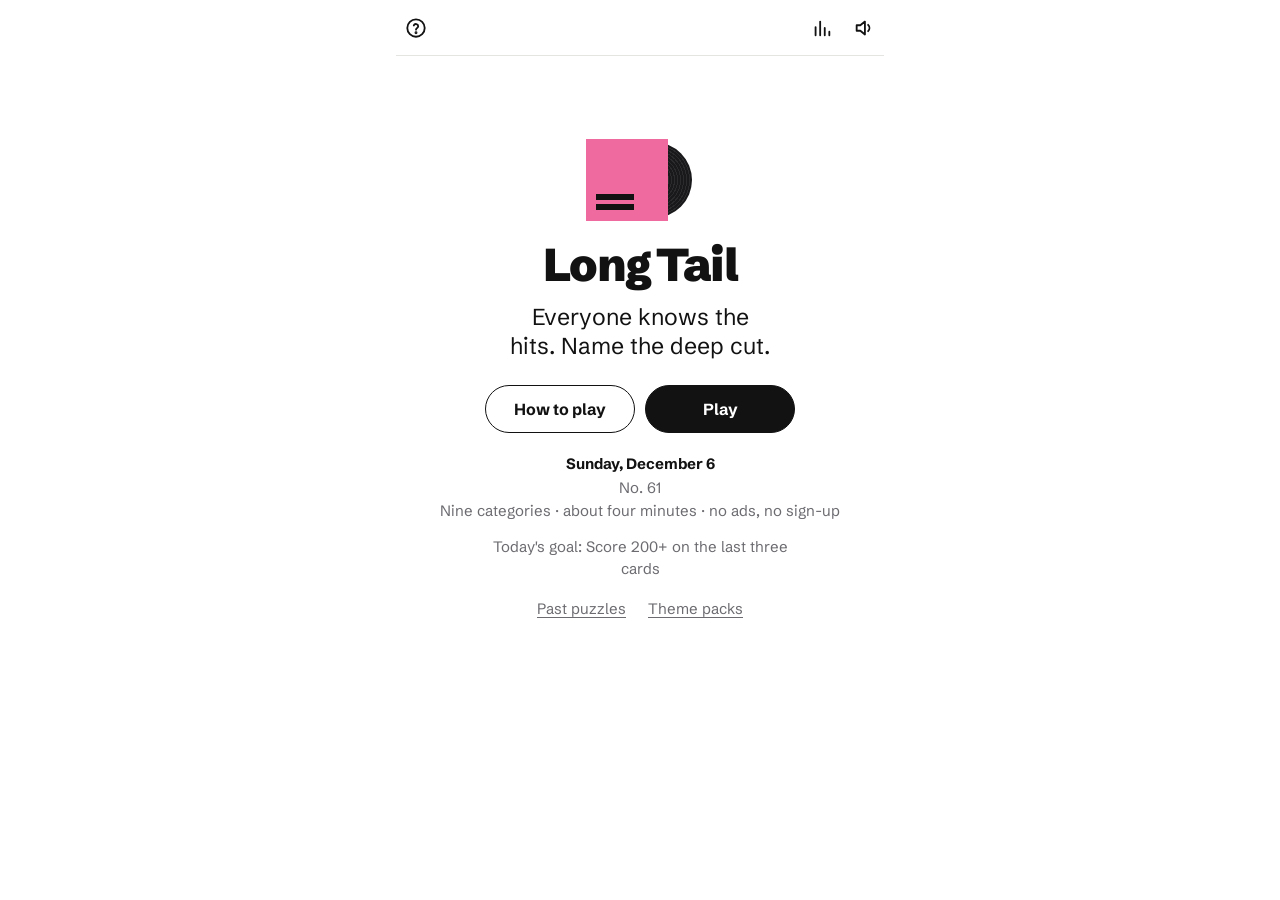
==== commit 31271cb7: "Beta: row names, no-ads line, theme packs Co-Authored-By: Claude Opus 5.5 <noreply@anthropic.com>" ====
--- a/beta/index.html
+++ b/beta/index.html
@@ -247,6 +247,7 @@
 
 /* your five */
 .rcs { display: grid; }
+.rc-row { font: 700 13px/1.3 var(--f); color: var(--ink-2); margin-top: 14px; }
 details.rc { border-bottom: 1px solid var(--line); }
 details.rc summary { list-style: none; cursor: pointer; display: grid; grid-template-columns: auto minmax(0, 1fr) auto auto; gap: 14px; align-items: center; padding: 12px 0; }
 details.rc summary::-webkit-details-marker { display: none; }
@@ -307,6 +308,8 @@
 .ar-st.todo { font-size: 14px; border: 1px solid var(--ink); border-radius: 999px; padding: 5px 14px; }
 .ar-st.half { color: var(--ink-2); font-weight: 600; font-size: 14px; }
 .ar-row .rc-chev { transform: rotate(-45deg); }
+.pk-emo { font-size: 26px; line-height: 1; }
+.pk-name { color: var(--ink); font: 800 17px/1.2 var(--f); }
 .links { display: flex; gap: 18px; justify-content: center; flex-wrap: wrap; }
 
 #h-streak, #r-streak { color: var(--ink); font-weight: 700; }
@@ -370,11 +373,11 @@
       <p class="sub">Everyone knows the hits. Name the deep cut.</p>
       <div class="banner" id="h-challenge" hidden></div>
       <div class="cta"><button class="btn" id="btn-how" type="button">How to play</button><button class="btn primary" id="btn-play" type="button">Play</button></div>
-      <p class="meta"><b id="h-date">Today</b><span id="h-no">No. 1</span><span>Nine categories · about four minutes</span></p>
+      <p class="meta"><b id="h-date">Today</b><span id="h-no">No. 1</span><span>Nine categories · about four minutes · no ads, no sign-up</span></p>
       <p class="h-line" id="h-streak" hidden></p>
       <p class="h-line" id="h-goal"></p>
       <p class="h-line" id="h-friends" hidden></p>
-      <div class="links"><button class="link" id="btn-archive" type="button">Past puzzles</button><button class="link" id="btn-practice-home" type="button" hidden>Practice mode</button></div>
+      <div class="links"><button class="link" id="btn-archive" type="button">Past puzzles</button><button class="link" id="btn-packs" type="button">Theme packs</button><button class="link" id="btn-practice-home" type="button" hidden>Practice mode</button></div>
     </section>
 
     <section class="screen" id="s-play" hidden>
@@ -432,21 +435,27 @@
         <p class="r-best" id="r-best" hidden></p>
       </div>
       <div class="vs" id="r-versus" hidden></div>
-      <div class="share-box">
+      <div class="share-box" id="r-share">
         <button class="btn primary big" id="btn-share" type="button"><svg viewBox="0 0 24 24" fill="none" stroke="currentColor" stroke-width="2" stroke-linecap="round" stroke-linejoin="round" aria-hidden="true"><path d="M12 15V3M7 8l5-5 5 5M5 13v6a2 2 0 0 0 2 2h10a2 2 0 0 0 2-2v-6"/></svg>Share and challenge</button>
         <label class="name-in" for="in-name">Sign your challenge as <input id="in-name" type="text" maxlength="24" placeholder="your name" autocomplete="nickname"></label>
         <p class="countdown" id="r-next"></p>
       </div>
+      <button class="btn primary big" id="btn-pack-again" type="button" hidden></button>
       <h3 class="sec-h">Your answers</h3>
       <div class="rcs" id="r-cards"></div>
       <h3 class="sec-h">Statistics</h3>
       <div class="stats-wrap" id="r-stats"></div>
-      <div class="row"><button class="btn" id="btn-archive-r" type="button">Past puzzles</button><button class="btn" id="btn-practice" type="button">Practice mode</button></div>
+      <div class="row"><button class="btn" id="btn-archive-r" type="button">Past puzzles</button><button class="btn" id="btn-packs-r" type="button">Theme packs</button><button class="btn" id="btn-practice" type="button">Practice mode</button></div>
     </section>
 
     <section class="screen" id="s-archive" hidden>
       <div class="ar-head"><h2>Past puzzles</h2><p class="fine">Play any day you missed. Past puzzles don't change your streak or stats.</p></div>
       <div class="ar" id="ar-list"></div>
+    </section>
+
+    <section class="screen" id="s-packs" hidden>
+      <div class="ar-head"><h2>Theme packs</h2><p class="fine">Nine random cards from one theme. Play as often as you like; packs don't change your streak or stats.</p></div>
+      <div class="ar" id="pk-list"></div>
     </section>
 
     <section class="screen results" id="s-over" hidden>
@@ -467,7 +476,7 @@
     <div class="dlg-top"><h2 id="help-h">How to play</h2><button class="icon" type="button" data-close aria-label="Close"><svg viewBox="0 0 24 24" fill="none" stroke="currentColor" stroke-width="2" stroke-linecap="round" aria-hidden="true"><path d="M6 6l12 12M18 6L6 18"/></svg></button></div>
     <p class="lede">Name something nobody else would.</p>
     <ul class="rules">
-      <li>Nine categories a day, the same for everyone. They get harder as you go.</li>
+      <li>Nine categories a day in three rows: Warm-up, Tricky and Deep end.</li>
       <li>Type one answer for each. The first right answer locks in.</li>
       <li>You get 30 seconds a card. A wrong guess costs 3.</li>
       <li>One card each day is a secret Double Track worth twice the points.</li>
@@ -863,6 +872,22 @@
     { id: "beat400", text: "Beat 400 points", test: (r) => r.reduce((a, x) => a + x.pts, 0) > 400 },
   ];
   const goalFor = (day) => GOALS[parseInt(LT.hash36("goal" + day, 4), 36) % GOALS.length];
+  // the nine cards run in three rows, easiest first
+  const ROWS = ["Warm-up", "Tricky", "Deep end"];
+  const rowOf = (i) => ROWS[Math.floor(i / 3)];
+  // theme packs: nine random cards from one theme, played any time
+  const inCats = (...cats) => (c) => cats.includes(c.cat);
+  const PACKS = [
+    { id: "music", name: "Music", emoji: "🎵", test: inCats("Music") },
+    { id: "screen", name: "TV & film", emoji: "🎬", test: inCats("TV", "TV & film", "Film", "Cartoons", "Game shows", "Comics", "Video games") },
+    { id: "food", name: "Food & drink", emoji: "🍰", test: inCats("Food", "Drink") },
+    { id: "world", name: "World & travel", emoji: "🌍", test: inCats("World", "Geography", "UK", "London", "Travel", "Language") },
+    { id: "nature", name: "Animals & nature", emoji: "🦊", test: inCats("Animals", "Nature", "Birds") },
+    { id: "sport", name: "Sport & games", emoji: "⚽", test: inCats("Sport", "Football", "Games", "Motoring") },
+    { id: "culture", name: "History & culture", emoji: "📚", test: inCats("History", "Books", "Literature", "Art", "Science") },
+  ];
+  const packOf = (id) => PACKS.find((pk) => pk.id === id);
+  const packCards = (pk) => PROMPTS.filter((p) => pk.test(p) && LT.size(p) >= 25);
 
   // ---------- settings, analytics ----------
   const CFG = Object.assign({ siteUrl: "https://vishalkj-ai.github.io/long-tail/", goatcounter: "", plausible: "" }, window.LT_CONFIG || {});
@@ -1129,7 +1154,7 @@
   // ---------- screens ----------
   let G = null;
   function show(name) {
-    for (const s of ["home", "play", "results", "over", "archive"]) $("s-" + s).hidden = s !== name;
+    for (const s of ["home", "play", "results", "over", "archive", "packs"]) $("s-" + s).hidden = s !== name;
     document.body.classList.toggle("on-home", name === "home");
     window.scrollTo(0, 0);
     if (name !== "results") clearInterval(countdownT);
@@ -1214,7 +1239,7 @@
     beginCard(st.deadline);
   }
   function saveDaily() {
-    if (!G || G.mode === "practice") return;
+    if (!G || G.mode === "practice" || G.mode === "pack") return;
     G.st.results = G.results;
     store.set(dayKey(G.day), G.st);
   }
@@ -1223,7 +1248,10 @@
     const p = G.cards[G.i];
     G.tried = new Set();
     $("tried").innerHTML = "";
-    $("c-meta").textContent = G.mode === "practice" ? `Track ${G.i + 1} · ${catOf(p)}` : `Track ${G.i + 1} of ${N} · ${catOf(p)}`;
+    const pk = G.mode === "pack" ? packOf(G.pack) : null;
+    $("c-meta").textContent = G.mode === "practice" ? `Track ${G.i + 1} · ${catOf(p)}`
+      : pk ? `Track ${G.i + 1} of ${N} · ${pk.name}`
+      : `Track ${G.i + 1} of ${N} · ${rowOf(G.i)}`;
     $("c-title").textContent = p.title || "";
     $("c-q").textContent = p.q;
     $("c-rule").textContent = p.rule || "";
@@ -1368,7 +1396,7 @@
   function lockIn(entry) {
     pauseClock();
     const p = G.cards[G.i];
-    const dbl = G.mode !== "practice" && G.i === doubleIndex(G.day);
+    const dbl = G.mode !== "practice" && G.mode !== "pack" && G.i === doubleIndex(G.day);
     const res = { id: p.id, name: entry.name, tier: entry.tier, pts: TIER[entry.tier].pts * (dbl ? 2 : 1), double: dbl };
     commit(res);
     reveal(res);
@@ -1381,7 +1409,7 @@
     } else {
       G.st.deadline = null;
       saveDaily();
-      addToCrate(G.cards[G.i], res);
+      if (G.mode !== "pack") addToCrate(G.cards[G.i], res);
     }
   }
   function timeUp() {
@@ -1415,7 +1443,7 @@
     $("rv-deep").innerHTML = picks.length ? `<b>You could've said</b>${picksHTML(picks)}` : "";
     const last = G.mode !== "practice" && G.i === N - 1;
     const next = $("btn-next");
-    next.textContent = last ? "See your crate" : "Next track";
+    next.textContent = last ? (G.mode === "pack" ? "See results" : "See your crate") : "Next track";
     next.hidden = G.mode === "practice";
     next.disabled = true;
     renderPips();
@@ -1498,7 +1526,7 @@
       if (G.i >= G.cards.length) { G.cards = G.cards.concat(practiceDeck()); }
       return beginCard();
     }
-    if (G.i >= N) return finishDaily();
+    if (G.i >= N) return G.mode === "pack" ? finishPack() : finishDaily();
     beginCard();
   }
   $("btn-next").addEventListener("click", () => { if (G && G.phase === "reveal") nextCard(); });
@@ -1513,6 +1541,10 @@
     showResults(true);
     flushStreakNotes();
   }
+  // a theme pack touches no daily storage, streak, stats, crate or friends
+  function finishPack() {
+    showResults(true);
+  }
   function loadDone(day) {
     const st = store.get(dayKey(day), null);
     if (!st || !st.done || !Array.isArray(st.ids)) return false;
@@ -1542,20 +1574,22 @@
   }
   function showResults(fresh) {
     const r = LT.rank(G.score, G.cards.length);
-    $("r-date").textContent = `No. ${numOf(G.day)} · ${dateLabel(G.day)}` + (G.mode === "past" ? " · an earlier puzzle" : "");
+    const pk = G.mode === "pack" ? packOf(G.pack) : null;
+    $("r-date").textContent = pk ? `Theme pack: ${pk.name}` : (`No. ${numOf(G.day)} · ${dateLabel(G.day)}` + (G.mode === "past" ? " · an earlier puzzle" : ""));
     const best = G.results.reduce((a, x) => (x.tier && (!a || x.pts > a.pts) ? x : a), null);
     $("r-best").hidden = !best || best.pts < 50;
     if (best) $("r-best").innerHTML = `Best find: <b>${esc(best.name)}</b> (${esc(TIER[best.tier].name.toLowerCase())})`;
     $("r-emoji").textContent = r.emoji;
     $("r-name").textContent = r.name;
     $("r-tag").textContent = r.tag;
-    $("r-max").textContent = `/ ${MAX}`;
+    $("r-max").textContent = `/ ${pk ? N * TIER.outlier.pts : MAX}`;
     const sNow = loadStats(), streakNow = liveStreak(sNow);
     const hitToday = G.mode === "daily" && sNow.last === G.day && MILESTONES.includes(sNow.streak);
     $("r-streak").hidden = G.mode !== "daily" || streakNow < 1;
     $("r-streak").textContent = `🔥 ${streakNow}-day streak${hitToday ? " · new milestone" : ""}`;
     const goal = goalFor(G.day);
     $("r-goal").textContent = `Goal: ${goal.text} ${goal.test(G.results) ? "✓" : "✗"}`;
+    $("r-goal").hidden = !!pk;
     $("r-squares").innerHTML = squaresHTML(G.results);
     $("r-squares").classList.toggle("grid", G.results.length === 9);
     $("in-name").value = store.get("name", "") || "";
@@ -1563,6 +1597,9 @@
     renderCards();
     $("r-stats").innerHTML = statsHTML(G.mode === "daily" ? G.score : null);
     $("btn-practice").hidden = false;
+    $("r-share").hidden = !!pk;
+    $("btn-pack-again").hidden = !pk;
+    if (pk) $("btn-pack-again").textContent = `Another ${pk.name} pack`;
     show("results");
     renderStreak();
     const el = $("r-score");
@@ -1585,7 +1622,7 @@
   }
   function renderVersus() {
     const box = $("r-versus");
-    if (!CH || CH.day !== G.day) { box.hidden = true; return; }
+    if (G.mode === "pack" || !CH || CH.day !== G.day) { box.hidden = true; return; }
     const me = { who: "You", me: true, cards: G.cards, res: G.results, score: G.score };
     const board = [...CH.players.filter((pl) => !pl.raw.startsWith(segOf(G.cards, G.results, ""))), me].sort((x, y) => y.score - x.score);
     const mine = board.indexOf(me);
@@ -1608,7 +1645,8 @@
       const you = r.name ? `<span class="rc-you">${esc(r.name)}</span>` : `<span class="rc-you none">${r.out === "skip" ? "Skipped" : "No answer"}</span>`;
       const bp = betterPicks(p, r.tier, r.name);
       const better = bp.length ? `<span class="rc-better">Could've said ${picksHTML(bp)}</span>` : `<span class="rc-better top">Top answer. Nothing scores more.</span>`;
-      return `<details class="rc" data-i="${i}"><summary><span class="rc-art" style="--sl:${sleeveOf(p)[0]};--c:${r.tier ? tc(r.tier) : "var(--line-2)"}"></span><span class="rc-main"><span class="rc-q">${esc(p.q)}</span>${you}${better}</span><span class="rc-pts"><b>${r.pts}${r.double ? ` <span class="x2">×2</span>` : ""}</b><small>${r.tier ? esc(TIER[r.tier].name) : "No score"}</small></span><span class="rc-chev" aria-hidden="true"></span></summary><div class="rc-body"></div></details>`;
+      const row = G.cards.length === N && i % 3 === 0 ? `<p class="rc-row">${rowOf(i)}</p>` : "";
+      return `${row}<details class="rc" data-i="${i}"><summary><span class="rc-art" style="--sl:${sleeveOf(p)[0]};--c:${r.tier ? tc(r.tier) : "var(--line-2)"}"></span><span class="rc-main"><span class="rc-q">${esc(p.q)}</span>${you}${better}</span><span class="rc-pts"><b>${r.pts}${r.double ? ` <span class="x2">×2</span>` : ""}</b><small>${r.tier ? esc(TIER[r.tier].name) : "No score"}</small></span><span class="rc-chev" aria-hidden="true"></span></summary><div class="rc-body"></div></details>`;
     }).join("");
     for (const d of $("r-cards").querySelectorAll("details")) {
       d.addEventListener("toggle", () => {
@@ -1777,6 +1815,36 @@
   $("btn-archive").addEventListener("click", renderArchive);
   $("btn-archive-r").addEventListener("click", renderArchive);
 
+  // ---------- theme packs ----------
+  // nine random cards from one theme, easiest first; the same play as a daily, with nothing saved
+  function startPack(id) {
+    const pk = packOf(id), pool = pk ? packCards(pk) : [];
+    if (!pk || pool.length < N) return;
+    const deck = pool.slice();
+    for (let i = deck.length - 1; i > 0; i--) {
+      const j = Math.floor(Math.random() * (i + 1));
+      [deck[i], deck[j]] = [deck[j], deck[i]];
+    }
+    const cards = deck.slice(0, N).sort((a, b) => a.level - b.level || LT.size(b) - LT.size(a));
+    track("pack_start", { pack: id });
+    G = { mode: "pack", pack: id, day: today(), cards, st: {}, results: [], tried: new Set(), i: 0, score: 0 };
+    show("play");
+    setScore(false);
+    beginCard();
+  }
+  function renderPacks() {
+    const rows = PACKS.map((pk) => ({ pk, n: packCards(pk).length })).filter((x) => x.n >= N);
+    $("pk-list").innerHTML = rows.map(({ pk, n }) => `<button class="ar-row" type="button" data-pack="${pk.id}"><span class="ar-no pk-emo" aria-hidden="true">${pk.emoji}</span><span class="ar-date"><span class="pk-name">${esc(pk.name)}</span><span>${n} cards</span></span><span class="ar-st todo">Play</span><span class="rc-chev" aria-hidden="true"></span></button>`).join("");
+    for (const b of $("pk-list").querySelectorAll(".ar-row")) {
+      b.addEventListener("click", () => { Sound.unlock(); startPack(b.dataset.pack); });
+    }
+    if (G) { stopClock(); clearTimeout(G.anim); G.paused = true; G.phase = "away"; }
+    show("packs");
+  }
+  $("btn-packs").addEventListener("click", renderPacks);
+  $("btn-packs-r").addEventListener("click", renderPacks);
+  $("btn-pack-again").addEventListener("click", () => { Sound.unlock(); startPack(G.pack); });
+
   // ---------- dialogs and header ----------
   $("help-tiers").innerHTML = TIERS.map((t) => `<li style="--c:${tc(t.key)};--onc:${onc(t.key)}"><b class="sticker">${t.pts}</b><span class="lab">${esc(t.name)}<small>${esc(ODDS[t.key])}</small></span></li>`).join("");
   $("help-ranks").innerHTML = RANKS.slice().reverse().map((r) => `<li><span aria-hidden="true">${r.emoji}</span>${esc(r.name)}<b>${LT.rankMin(r, N)}+</b></li>`).join("");
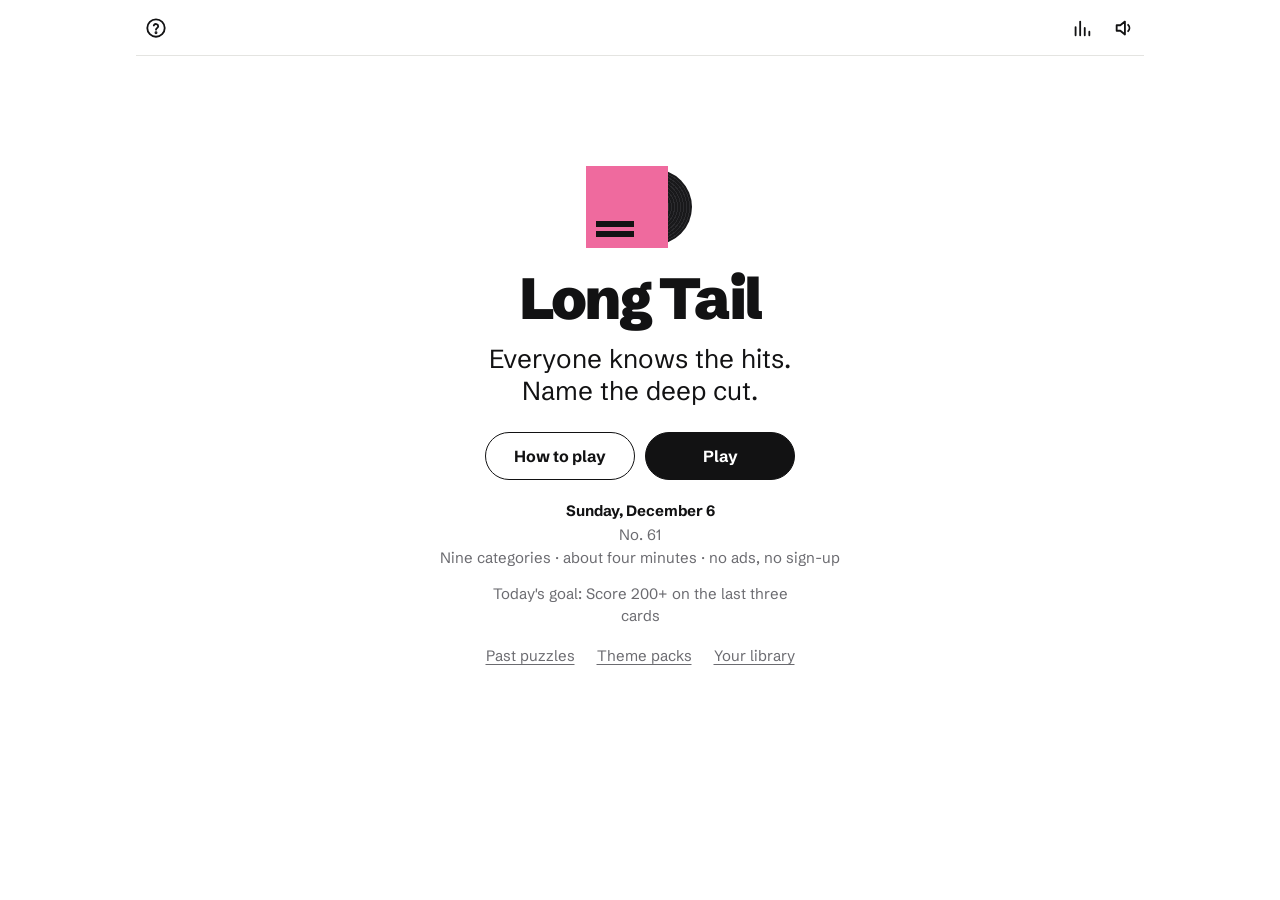
==== commit 6f3280be: "Beta: 10-card pack volumes, laptop layout, curveball support, library Co-Authored-By: Claude Opus 5." ====
--- a/beta/index.html
+++ b/beta/index.html
@@ -133,6 +133,9 @@
 .pip.now { border-color: var(--ink); }
 .pip.done { background: var(--c); border-color: var(--c); }
 .pip.miss { background: var(--line-2); border-color: var(--line-2); }
+.pips.ten { gap: 3px; }
+.pips.ten .pip { width: 20px; height: 20px; }
+@media (min-width: 480px) { .pips.ten { gap: 5px; } .pips.ten .pip { width: 26px; height: 26px; } }
 .hud-score { font: 800 26px/1 var(--f); font-variant-numeric: tabular-nums; display: flex; align-items: baseline; gap: 5px; letter-spacing: -0.02em; }
 .hud-score b { display: inline-block; font-weight: 800; }
 .hud-score small { font-size: 13px; font-weight: 500; color: var(--ink-2); letter-spacing: 0; }
@@ -145,6 +148,8 @@
 .c-q { align-self: end; font-size: clamp(30px, 9vw, 44px); font-weight: 900; letter-spacing: -0.035em; line-height: 0.98; overflow-wrap: anywhere; hyphens: auto; }
 .c-q.mid { font-size: clamp(26px, 7.6vw, 36px); }
 .c-q.long { font-size: clamp(21px, 6.2vw, 30px); }
+.cb-badge { position: absolute; top: 10px; right: 10px; z-index: 1; border: 1.5px solid var(--t-outlier); border-radius: 4px; padding: 4px 8px; color: var(--t-outlier); font: 800 11px/1 var(--f); letter-spacing: 0.06em; text-transform: uppercase; }
+.sleeve.curve .trk { padding-right: 100px; }
 .vinyl { position: absolute; z-index: 1; top: 2.5%; left: 25%; width: 73%; aspect-ratio: 1; border-radius: 50%; background: repeating-radial-gradient(circle at 50% 50%, var(--vinyl) 0 2.2px, var(--groove) 2.2px 3px); display: grid; place-items: center; }
 .vinyl::before { content: ""; position: absolute; inset: 0; border-radius: 50%; background: conic-gradient(from 30deg, transparent 0 12%, rgba(255, 255, 255, 0.1) 16%, transparent 22% 62%, rgba(255, 255, 255, 0.07) 66%, transparent 72%); }
 .vinyl-label { position: relative; width: 36%; aspect-ratio: 1; border-radius: 50%; background: var(--lc, var(--sl, var(--s-pink))); color: var(--lct, var(--s-ink)); display: grid; place-items: center; font: 900 clamp(12px, 3.6vw, 16px)/1 var(--f); }
@@ -206,6 +211,7 @@
 /* results */
 .results { gap: 16px; }
 .r-top { display: grid; justify-items: center; text-align: center; gap: 6px; padding-top: 20px; }
+.r-left, .r-right { display: grid; gap: 16px; }
 .r-date { font-size: 15px; color: var(--ink-2); }
 .r-emoji { font-size: 64px; line-height: 1.1; }
 .r-name { font-size: 40px; font-weight: 900; letter-spacing: -0.04em; }
@@ -216,6 +222,7 @@
 .squares { display: flex; gap: 6px; flex-wrap: wrap; justify-content: center; }
 .squares i { position: relative; width: 36px; height: 36px; background: var(--c, var(--line-2)); }
 .squares.grid { display: grid; grid-template-columns: repeat(3, 36px); justify-content: center; }
+.squares.grid5 { display: grid; grid-template-columns: repeat(5, 36px); justify-content: center; }
 .squares i::after { content: ""; position: absolute; inset: 34%; border-radius: 50%; background: var(--bg); opacity: 0.8; }
 .r-best { font-size: 16px; color: var(--ink-2); }
 .r-best b { color: var(--ink); }
@@ -256,6 +263,7 @@
 .rc-art::after { content: ""; position: absolute; left: 0; top: 0; width: 42px; height: 42px; background: var(--sl); }
 .rc-main { display: grid; gap: 1px; min-width: 0; }
 .rc-q { font-size: 14px; color: var(--ink-2); }
+.cb-tag { font: 700 12px/1.3 var(--f); color: color-mix(in srgb, var(--t-outlier) 55%, var(--ink)); }
 .rc-you { font: 700 18px/1.2 var(--f); overflow-wrap: anywhere; }
 .rc-you.none { color: var(--ink-2); font-weight: 500; }
 .rc-better { display: flex; flex-wrap: wrap; align-items: center; gap: 2px 10px; font-size: 13px; color: var(--ink-2); margin-top: 3px; }
@@ -326,6 +334,25 @@
 .eyebrow { font: 700 13px/1.3 var(--f); color: var(--ink-2); }
 .crate { display: grid; gap: 6px; font-size: 15px; }
 .fr-list { list-style: none; margin: 0; padding: 0; display: grid; gap: 6px; font-size: 15px; }
+/* your library */
+.lib-shelf { display: grid; gap: 10px; }
+.lib-grid { display: grid; grid-template-columns: repeat(4, minmax(0, 1fr)); gap: 8px; }
+.lib-tile { display: grid; justify-items: center; gap: 3px; padding: 14px 4px 12px; background: var(--surface); border-radius: 8px; text-align: center; min-width: 0; }
+.lib-tile.none { opacity: 0.35; }
+.lib-emo { font-size: 34px; line-height: 1.1; }
+.lib-tile.none .lib-emo { filter: grayscale(1); }
+.lib-tile b { font: 800 14px/1.2 var(--f); overflow-wrap: anywhere; }
+.lib-tile small { font-size: 13px; color: var(--ink-2); font-variant-numeric: tabular-nums; }
+.lib-panel { display: grid; gap: 12px; padding: 16px; border: 1px solid var(--line); border-radius: 8px; }
+.lib-panel h3 { font: 800 20px/1.1 var(--f); letter-spacing: -0.02em; }
+.lib-verdict { display: grid; gap: 8px; font-size: 16px; }
+.lib-finds { display: grid; }
+.lib-find { display: grid; grid-template-columns: 12px minmax(0, 1fr) auto; gap: 12px; align-items: center; padding: 11px 2px; border-bottom: 1px solid var(--line); }
+.lib-dot { width: 12px; height: 12px; border-radius: 50%; background: var(--c); }
+.lib-find .lf-main { display: grid; gap: 1px; min-width: 0; }
+.lib-find b { font: 700 17px/1.25 var(--f); overflow-wrap: anywhere; }
+.lib-find small { font-size: 14px; color: var(--ink-2); overflow-wrap: anywhere; }
+.lf-no { font-size: 14px; color: var(--ink-2); font-variant-numeric: tabular-nums; white-space: nowrap; }
 
 .toast { position: fixed; left: 50%; top: calc(64px + env(safe-area-inset-top, 0px)); transform: translate(-50%, -8px); background: var(--accent); color: var(--on-accent); padding: 11px 16px; border-radius: 6px; font-weight: 700; font-size: 15px; opacity: 0; pointer-events: none; transition: opacity 0.2s, transform 0.2s; z-index: 80; max-width: calc(100% - 32px); text-align: center; }
 .toast.show { opacity: 1; transform: translate(-50%, 0); }
@@ -351,6 +378,19 @@
 @media (prefers-reduced-motion: reduce) { *, *::before, *::after { animation-duration: 0.01ms !important; animation-iteration-count: 1 !important; transition: none !important; } }
 @media (max-height: 720px) { .wrap, .screen { gap: 13px; } .sleeve { width: 68%; } .vinyl { left: 18%; width: 64%; } .price { right: calc(32% + 10px); } }
 @media (max-width: 400px) { .pip { width: 23px; height: 23px; } .statrow { gap: 4px; } .tr { grid-template-columns: 6.4em minmax(0, 1fr); } }
+/* laptop: two columns from 960px; phones keep the single column above */
+@media (min-width: 960px) {
+  .wrap { max-width: 1040px; }
+  .splash { padding-top: clamp(40px, 10vh, 96px); }
+  .title { font-size: 58px; }
+  .sub { font-size: 26px; }
+  #s-play { grid-template-columns: minmax(0, 1fr) minmax(0, 1fr); column-gap: 48px; align-items: start; }
+  #s-play > .stage { grid-column: 1; grid-row: 1 / span 8; }
+  #s-play > :not(.stage) { grid-column: 2; }
+  #s-results { grid-template-columns: 380px minmax(0, 1fr); column-gap: 56px; align-items: start; }
+  .r-left { position: sticky; top: 16px; }
+  #s-archive, #s-packs, #s-library { max-width: 640px; margin-inline: auto; }
+}
 </style>
 <style>:root{padding-top:env(safe-area-inset-top,0px);padding-bottom:env(safe-area-inset-bottom,0px)}</style>
 </head>
@@ -361,7 +401,7 @@
     <button class="mark" id="btn-brand" type="button">Long Tail</button>
     <div class="top-r">
       <span class="streak" id="streak" hidden></span>
-      <button class="icon" id="btn-stats" type="button" aria-label="Statistics" title="Statistics"><svg viewBox="0 0 24 24" fill="none" stroke="currentColor" stroke-width="2" stroke-linecap="round" aria-hidden="true"><path d="M5 20V11M10 20V5M15 20v-8M20 20v-4"/></svg></button>
+      <button class="icon" id="btn-stats" type="button" aria-label="Your library" title="Your library"><svg viewBox="0 0 24 24" fill="none" stroke="currentColor" stroke-width="2" stroke-linecap="round" aria-hidden="true"><path d="M5 20V11M10 20V5M15 20v-8M20 20v-4"/></svg></button>
       <button class="icon" id="btn-sound" type="button" aria-label="Sound on" title="Sound"><svg viewBox="0 0 24 24" fill="none" stroke="currentColor" stroke-width="2" stroke-linecap="round" stroke-linejoin="round" aria-hidden="true"><path d="M4 9v6h4l5 4V5L8 9z"/><path id="snd-wave" d="M16.5 8.5a5 5 0 0 1 0 7"/></svg></button>
     </div>
   </header>
@@ -377,7 +417,7 @@
       <p class="h-line" id="h-streak" hidden></p>
       <p class="h-line" id="h-goal"></p>
       <p class="h-line" id="h-friends" hidden></p>
-      <div class="links"><button class="link" id="btn-archive" type="button">Past puzzles</button><button class="link" id="btn-packs" type="button">Theme packs</button><button class="link" id="btn-practice-home" type="button" hidden>Practice mode</button></div>
+      <div class="links"><button class="link" id="btn-archive" type="button">Past puzzles</button><button class="link" id="btn-packs" type="button">Theme packs</button><button class="link" id="btn-library" type="button">Your library</button><button class="link" id="btn-practice-home" type="button" hidden>Practice mode</button></div>
     </section>
 
     <section class="screen" id="s-play" hidden>
@@ -388,6 +428,7 @@
       <div class="stage" id="stage">
         <div class="vinyl" aria-hidden="true"><span class="vinyl-label" id="vinyl-label"></span></div>
         <article class="sleeve" id="card" aria-live="polite">
+          <span class="cb-badge" id="cb-badge" hidden>Curveball</span>
           <span class="trk" id="c-meta">Track 1 of 5</span>
           <p class="c-title" id="c-title"></p>
           <h2 class="c-q" id="c-q"></h2>
@@ -423,29 +464,34 @@
     </section>
 
     <section class="screen results" id="s-results" hidden>
-      <div class="r-top">
-        <p class="r-date" id="r-date"></p>
-        <span class="r-emoji" id="r-emoji" aria-hidden="true"></span>
-        <h2 class="r-name" id="r-name"></h2>
-        <p class="r-tag" id="r-tag"></p>
-        <div class="r-score"><b id="r-score">0</b><span id="r-max">/ 500</span></div>
-        <p class="r-line" id="r-streak" hidden></p>
-        <p class="r-line" id="r-goal"></p>
-        <div class="squares" id="r-squares" aria-hidden="true"></div>
-        <p class="r-best" id="r-best" hidden></p>
+      <div class="r-left">
+        <div class="r-top">
+          <p class="r-date" id="r-date"></p>
+          <span class="r-emoji" id="r-emoji" aria-hidden="true"></span>
+          <h2 class="r-name" id="r-name"></h2>
+          <p class="r-tag" id="r-tag"></p>
+          <div class="r-score"><b id="r-score">0</b><span id="r-max">/ 500</span></div>
+          <p class="r-line" id="r-pbest" hidden></p>
+          <p class="r-line" id="r-streak" hidden></p>
+          <p class="r-line" id="r-goal"></p>
+          <div class="squares" id="r-squares" aria-hidden="true"></div>
+          <p class="r-best" id="r-best" hidden></p>
+        </div>
+        <div class="vs" id="r-versus" hidden></div>
+        <div class="share-box" id="r-share">
+          <button class="btn primary big" id="btn-share" type="button"><svg viewBox="0 0 24 24" fill="none" stroke="currentColor" stroke-width="2" stroke-linecap="round" stroke-linejoin="round" aria-hidden="true"><path d="M12 15V3M7 8l5-5 5 5M5 13v6a2 2 0 0 0 2 2h10a2 2 0 0 0 2-2v-6"/></svg>Share and challenge</button>
+          <label class="name-in" for="in-name">Sign your challenge as <input id="in-name" type="text" maxlength="24" placeholder="your name" autocomplete="nickname"></label>
+          <p class="countdown" id="r-next"></p>
+        </div>
       </div>
-      <div class="vs" id="r-versus" hidden></div>
-      <div class="share-box" id="r-share">
-        <button class="btn primary big" id="btn-share" type="button"><svg viewBox="0 0 24 24" fill="none" stroke="currentColor" stroke-width="2" stroke-linecap="round" stroke-linejoin="round" aria-hidden="true"><path d="M12 15V3M7 8l5-5 5 5M5 13v6a2 2 0 0 0 2 2h10a2 2 0 0 0 2-2v-6"/></svg>Share and challenge</button>
-        <label class="name-in" for="in-name">Sign your challenge as <input id="in-name" type="text" maxlength="24" placeholder="your name" autocomplete="nickname"></label>
-        <p class="countdown" id="r-next"></p>
+      <div class="r-right">
+        <button class="btn primary big" id="btn-pack-again" type="button" hidden></button>
+        <h3 class="sec-h">Your answers</h3>
+        <div class="rcs" id="r-cards"></div>
+        <h3 class="sec-h">Statistics</h3>
+        <div class="stats-wrap" id="r-stats"></div>
+        <div class="row"><button class="btn" id="btn-archive-r" type="button">Past puzzles</button><button class="btn" id="btn-packs-r" type="button">Theme packs</button><button class="btn" id="btn-library-r" type="button">Your library</button><button class="btn" id="btn-practice" type="button">Practice mode</button></div>
       </div>
-      <button class="btn primary big" id="btn-pack-again" type="button" hidden></button>
-      <h3 class="sec-h">Your answers</h3>
-      <div class="rcs" id="r-cards"></div>
-      <h3 class="sec-h">Statistics</h3>
-      <div class="stats-wrap" id="r-stats"></div>
-      <div class="row"><button class="btn" id="btn-archive-r" type="button">Past puzzles</button><button class="btn" id="btn-packs-r" type="button">Theme packs</button><button class="btn" id="btn-practice" type="button">Practice mode</button></div>
     </section>
 
     <section class="screen" id="s-archive" hidden>
@@ -454,8 +500,29 @@
     </section>
 
     <section class="screen" id="s-packs" hidden>
-      <div class="ar-head"><h2>Theme packs</h2><p class="fine">Nine random cards from one theme. Play as often as you like; packs don't change your streak or stats.</p></div>
+      <div class="ar-head"><h2>Theme packs</h2><p class="fine">A fixed set of tracks from one theme. Replay to beat your best. Packs don't change your streak or stats.</p></div>
       <div class="ar" id="pk-list"></div>
+    </section>
+
+    <section class="screen" id="s-library" hidden>
+      <div class="ar-head"><h2>Your library</h2><p class="fine">Everything you've found in daily and past puzzles.</p></div>
+      <div class="lib-shelf">
+        <p class="eyebrow" id="lib-count"></p>
+        <div class="lib-grid" id="lib-ranks"></div>
+      </div>
+      <div class="lib-panel">
+        <h3>The critic's verdict</h3>
+        <div class="lib-verdict" id="lib-critic"></div>
+      </div>
+      <div>
+        <h3 class="sec-h">Your finds</h3>
+        <div class="lib-finds" id="lib-finds"></div>
+        <button class="link" id="lib-more" type="button" hidden></button>
+      </div>
+      <div>
+        <h3 class="sec-h">Statistics</h3>
+        <div class="stats-wrap" id="lib-stats"></div>
+      </div>
     </section>
 
     <section class="screen results" id="s-over" hidden>
@@ -480,6 +547,7 @@
       <li>Type one answer for each. The first right answer locks in.</li>
       <li>You get 30 seconds a card. A wrong guess costs 3.</li>
       <li>One card each day is a secret Double Track worth twice the points.</li>
+      <li>Track 9 is the hidden track: a curveball category that needs some lateral thinking.</li>
     </ul>
     <p class="eyebrow">For "A cheese":</p>
     <ul class="ladder">
@@ -740,7 +808,9 @@
   const family = (p) => String(p.id).split("-").slice(0, 2).join("-");
   const size = (p) => TIERS.reduce((a, t) => a + ((p.tiers && p.tiers[t.key]) || []).length, 0);
   const levelOf = (p) => (p.level === 1 || p.level === 3 ? p.level : 2);
-  const dailyPool = (prompts) => prompts.filter((p) => p.daily !== false && levelOf(p) < 3 && size(p) >= 40);
+  const dailyPool = (prompts) => prompts.filter((p) => !p.curveball && p.daily !== false && levelOf(p) < 3 && size(p) >= 40);
+  // Curveballs are lateral-thinking categories ("both a fruit and a colour"); one closes each day as the hidden track.
+  const curvePool = (prompts) => prompts.filter((p) => p.curveball && size(p) >= 15);
   function cycleOrder(pool, cycle) {
     const r = rng(0x9e3779b1 ^ (cycle * 7919 + 17));
     const fams = {};
@@ -775,11 +845,20 @@
   // Day d's hand, easiest and broadest first.
   function dailySet(prompts, day, n) {
     n = n || 9;
+    const curves = curvePool(prompts).sort((x, y) => (x.id < y.id ? -1 : 1));
+    const reg = n - (curves.length ? 1 : 0);
     const pool = dailyPool(prompts);
-    if (pool.length < n) return pool.slice();
-    const per = Math.floor(pool.length / n);
-    const hand = hands(pool, Math.floor(day / per), n)[day % per];
-    return hand.slice().sort((a, b) => levelOf(a) - levelOf(b) || size(b) - size(a));
+    let hand = pool.slice(0, reg);
+    if (pool.length >= reg) {
+      const per = Math.floor(pool.length / reg);
+      hand = hands(pool, Math.floor(day / per), reg)[day % per];
+    }
+    hand = hand.slice().sort((a, b) => levelOf(a) - levelOf(b) || size(b) - size(a));
+    if (curves.length) {
+      const cycle = Math.floor(day / curves.length);
+      hand.push(shuffle(curves, rng(0x5eed + cycle * 977))[day % curves.length]);
+    }
+    return hand;
   }
   // Endless and other shuffles: easier cards tend to come first, with some randomness.
   const rampShuffle = (prompts, r) => prompts.map((p) => [p, levelOf(p) + r() * 1.8]).sort((a, b) => a[1] - b[1]).map((x) => x[0]);
@@ -822,11 +901,11 @@
   const rankMin = (r, n) => Math.round((r.per * (n || 9)) / 10) * 10;
   const rank = (score, n) => RANKS.find((r) => score >= rankMin(r, n));
 
-  root.LT = { levelOf, rampShuffle, hash36, setLexicon, TIERS, TIER, MISS_SQ, GROUPS, groupOf, family, size, words, key, buildIndex, match, rng, shuffle, dailyPool, dailySet, curve, RANKS, rank, rankMin };
+  root.LT = { levelOf, rampShuffle, hash36, setLexicon, TIERS, TIER, MISS_SQ, GROUPS, groupOf, family, size, words, key, buildIndex, match, rng, shuffle, dailyPool, curvePool, dailySet, curve, RANKS, rank, rankMin };
 })(typeof window !== "undefined" ? window : globalThis);
 
 </script>
-<script>const PROMPTS = [{"id":"sci-nat-dog-breeds","cat":"Animals","title":"Good boy","q":"A dog breed","rule":"Breeds recognised by The Kennel Club count; crossbreeds, designer mixes and mongrels do not.","tiers":{"head":["Labrador Retriever","Golden Retriever","German Shepherd","Bulldog","Beagle","Poodle"],"hipster":["Dachshund","Whippet"],"body":["Border Collie","Cocker Spaniel","Chihuahua","Pug","Yorkshire Terrier","Boxer","Rottweiler","Dalmatian","Siberian Husky","Shih Tzu","Cavalier King Charles Spaniel","French Bulldog","Staffordshire Bull Terrier","West Highland White Terrier","Dobermann","Great Dane","Bernese Mountain Dog","Pomeranian","Shetland Sheepdog","Rough Collie","Miniature Schnauzer","Greyhound","Bichon Frise","Chow Chow","Akita","Saint Bernard","Newfoundland","Pembroke Welsh Corgi","Maltese","Lhasa Apso","Japanese Chin","Papillon","Pekingese","Basset Hound","Bloodhound","Airedale Terrier","English Setter","Irish Setter","English Springer Spaniel","Weimaraner","Hungarian Vizsla","Jack Russell Terrier","Samoyed","Old English Sheepdog","Bearded Collie","Mastiff","Alaskan Malamute","Shiba Inu"],"tail":["Afghan Hound","Border Terrier","Bedlington Terrier","Lakeland Terrier","Norfolk Terrier","Norwich Terrier","Scottish Terrier","Sealyham Terrier","Welsh Terrier","Irish Wolfhound","Bullmastiff","Leonberger","Keeshond","Pharaoh Hound","Saluki","Borzoi","Italian Greyhound","Havanese","Tibetan Spaniel","Chinese Crested","Shar Pei","Sussex Spaniel","Field Spaniel","Welsh Springer Spaniel","Brittany","Gordon Setter","Pointer","Flat-Coated Retriever","Curly-Coated Retriever","Chesapeake Bay Retriever","Nova Scotia Duck Tolling Retriever","Irish Water Spaniel","Briard","Belgian Malinois","Australian Cattle Dog","Boston Terrier","Miniature Pinscher","Dogue de Bordeaux","Neapolitan Mastiff","Tibetan Mastiff","Giant Schnauzer","Standard Schnauzer","Finnish Spitz","Norwegian Elkhound","Basenji","Ibizan Hound","Rhodesian Ridgeback","Cardigan Welsh Corgi","Fox Terrier"],"deep":["Kerry Blue Terrier","Soft Coated Wheaten Terrier","Glen of Imaal Terrier","Dandie Dinmont Terrier","Skye Terrier","Manchester Terrier","Lancashire Heeler","Parson Russell Terrier","Australian Terrier","Irish Terrier","Cairn Terrier","Miniature Bull Terrier","Bull Terrier","Harrier","English Foxhound","Scottish Deerhound","Lagotto Romagnolo","Spinone Italiano","Large Munsterlander","Small Munsterlander","Petit Basset Griffon Vendéen","Griffon Bruxellois","Affenpinscher","Komondor","Pyrenean Mountain Dog","Norwegian Buhund","Swedish Vallhund","Finnish Lapphund","German Shorthaired Pointer","German Wirehaired Pointer","Tibetan Terrier"],"outlier":["Otterhound","Schipperke","Clumber Spaniel","Kuvasz","Puli"]},"fact":"Otterhounds were bred to hunt otters, a job that ended in England and Wales when the Hunting Act 2004 took effect in 2005.","level":1,"alias":{"Labrador Retriever":["Labrador","Lab"],"Golden Retriever":["Goldie"],"German Shepherd":["Alsatian","German Shepherd Dog"],"Bulldog":["English Bulldog"],"Poodle":["Standard Poodle","Miniature Poodle","Toy Poodle"],"Dachshund":["Sausage dog","Wiener dog"],"Cocker Spaniel":["English Cocker Spaniel","Cocker"],"Yorkshire Terrier":["Yorkie"],"Staffordshire Bull Terrier":["Staffy","Staffie"],"West Highland White Terrier":["Westie"],"Dobermann":["Doberman","Doberman Pinscher"],"French Bulldog":["Frenchie"],"Siberian Husky":["Husky"],"Pembroke Welsh Corgi":["Corgi","Welsh Corgi"],"Cardigan Welsh Corgi":["Cardigan Corgi"],"English Springer Spaniel":["Springer Spaniel","Springer"],"Mastiff":["English Mastiff"],"Shar Pei":["Chinese Shar-Pei"],"Saint Bernard":["St Bernard"],"Pyrenean Mountain Dog":["Great Pyrenees","Pyrenean Mastiff"],"Fox Terrier":["Smooth Fox Terrier","Wire Fox Terrier"],"Scottish Deerhound":["Deerhound"],"English Foxhound":["Foxhound"],"Rough Collie":["Collie"],"Old English Sheepdog":["Bobtail"],"Miniature Schnauzer":["Mini Schnauzer"],"Shiba Inu":["Shiba"],"Jack Russell Terrier":["Jack Russell"],"Akita":["Akita Inu"],"Alaskan Malamute":["Malamute"],"Bearded Collie":["Beardie"],"Belgian Malinois":["Malinois"],"Australian Cattle Dog":["Blue Heeler"],"Lhasa Apso":["Lhasa"],"Bichon Frise":["Bichon"],"Cavalier King Charles Spaniel":["Cavalier"],"Irish Wolfhound":["Wolfhound"],"Weimaraner":["Weim"],"Hungarian Vizsla":["Vizsla"],"Irish Setter":["Red Setter"],"Rhodesian Ridgeback":["Ridgeback"],"Norwegian Elkhound":["Elkhound"],"Newfoundland":["Newfie"],"Bernese Mountain Dog":["Berner","Bernese"],"Shetland Sheepdog":["Sheltie"],"Pomeranian":["Pom"],"Pekingese":["Peke"],"Rottweiler":["Rottie"],"Airedale Terrier":["Airedale"],"Afghan Hound":["Afghan"],"Saluki":["Gazelle hound"],"Borzoi":["Russian Wolfhound"],"Keeshond":["Dutch Barge Dog"],"Chow Chow":["Chow"],"Brittany":["Brittany Spaniel"],"Dogue de Bordeaux":["Bordeaux Mastiff","French Mastiff"],"Neapolitan Mastiff":["Mastino Napoletano"],"Scottish Terrier":["Scottie"],"Cairn Terrier":["Cairn"],"Kerry Blue Terrier":["Kerry Blue"],"Soft Coated Wheaten Terrier":["Wheaten"],"Parson Russell Terrier":["Parson Jack Russell Terrier"],"Miniature Bull Terrier":["Mini Bull Terrier"],"Lagotto Romagnolo":["Lagotto"],"Spinone Italiano":["Spinone"],"Griffon Bruxellois":["Brussels Griffon"],"Chesapeake Bay Retriever":["Chessie"],"Nova Scotia Duck Tolling Retriever":["Toller"],"Flat-Coated Retriever":["Flat Coat"],"Swedish Vallhund":["Vallhund"],"Bedlington Terrier":["Bedlington"],"Manchester Terrier":["Manchester"]},"traps":{"Labradoodle":"A designer crossbreed, so not a Kennel Club breed.","Cockapoo":"A Cocker Spaniel and Poodle cross, not a recognised breed.","Chocolate Labrador":"A colour variety of the Labrador, not a separate breed.","Wolf":"A wild canid, not a dog breed.","Mongrel":"An unplanned mix of breeds, not a recognised breed."}},{"id":"sci-nat-cat-breeds","cat":"Animals","title":"Purr-fect","q":"A cat breed","rule":"Recognised breeds from the major cat registries count; non-pedigree moggies and coat patterns like tabby do not.","tiers":{"head":["Siamese","Persian","Maine Coon","Ragdoll","British Shorthair","Sphynx"],"hipster":["Scottish Fold","Russian Blue"],"body":["Abyssinian","Bengal","Burmese","Birman","Manx","Norwegian Forest Cat","Devon Rex","Cornish Rex","American Shorthair","Exotic Shorthair","Oriental Shorthair","Chartreux","Turkish Angora","Egyptian Mau","Havana Brown","Himalayan","Munchkin","Savannah","Ocicat","Balinese","Tonkinese","Bombay","Burmilla","Japanese Bobtail","Somali","Siberian","Snowshoe","Selkirk Rex","Ragamuffin","American Curl","Korat"],"tail":["Singapura","Turkish Van","Sokoke","Chausie","Toyger","Pixie-bob","Cymric","LaPerm","Peterbald","Donskoy","Nebelung","Lykoi","Kurilian Bobtail","Javanese","Thai"],"deep":["Khao Manee","Serengeti","Ukrainian Levkoy","Bambino","Chantilly-Tiffany","Colorpoint Shorthair"],"outlier":["Dwelf","Napoleon","Highlander","Minskin","American Wirehair"]},"fact":"The Donskoy began in 1987 in Rostov-on-Don, Russia, from a hairless kitten born to a local cat, and the breed was later named after the river.","level":2,"alias":{"Egyptian Mau":["Mau"],"Russian Blue":["Archangel Blue"],"Turkish Angora":["Angora"],"Exotic Shorthair":["Exotic"],"Oriental Shorthair":["Oriental"],"Donskoy":["Don Sphynx"],"Cymric":["Longhaired Manx"],"Khao Manee":["Diamond Eye"],"Lykoi":["Werewolf cat"],"Colorpoint Shorthair":["Colourpoint Shorthair","Colourpoint"],"Ukrainian Levkoy":["Levkoy"],"Siberian":["Siberian Forest Cat"],"Norwegian Forest Cat":["Norwegian Forest"],"Birman":["Sacred Birman"],"Chantilly-Tiffany":["Chantilly","Tiffany"],"Korat":["Si-Sawat"],"Thai":["Wichien Maat"]},"traps":{"Tabby":"A coat pattern, not a breed.","Moggy":"A non-pedigree mixed-breed cat, not a breed.","Calico":"A coat colour pattern, not a breed.","Ocelot":"A wild cat from the Americas, not a domestic breed.","Tiger":"A wild big cat, not a domestic breed."}},{"id":"sci-nat-british-birds","cat":"Birds","title":"Twitcher's list","q":"A bird you could see in Britain","rule":"Species that occur wild in Britain count, including regular visitors; escaped pets and extinct species do not.","tiers":{"head":["Robin","Blackbird","Blue Tit","Wren","Magpie","House Sparrow"],"hipster":["Kingfisher","Goldcrest"],"body":["Great Tit","Starling","Song Thrush","Woodpigeon","Chaffinch","Goldfinch","Swallow","Barn Owl","Tawny Owl","Great Spotted Woodpecker","Green Woodpecker","Common Buzzard","Red Kite","Peregrine Falcon","Swift","Mute Swan","Mallard","Moorhen","Coot","Grey Heron","Cormorant","Herring Gull","Black-headed Gull","Lapwing","Skylark","Dunnock","Long-tailed Tit","Coal Tit","Nuthatch","Treecreeper","Jay","Jackdaw","Rook","Carrion Crow","Sparrowhawk","Kestrel","Puffin","Gannet","Oystercatcher","Canada Goose","Pheasant"],"tail":["Nightingale","Cuckoo","Chiffchaff","Blackcap","Whitethroat","Willow Warbler","Sedge Warbler","Spotted Flycatcher","Pied Wagtail","Grey Wagtail","Meadow Pipit","Stonechat","Wheatear","Redstart","Dipper","Waxwing","Bullfinch","Greenfinch","Siskin","Linnet","Yellowhammer","Reed Bunting","Bearded Tit","Crossbill","Hawfinch","Kittiwake","Common Tern","Little Egret","Bittern","Osprey","Golden Eagle","Snipe","Golden Plover","Curlew","Dunlin","Sanderling","Turnstone","Guillemot","Razorbill","Shag","Fulmar","Eider","Goosander","Pintail","Shelduck","Little Grebe","Great Crested Grebe","Tufted Duck","Pochard","Wigeon","Teal","Gadwall","Shoveler","Stock Dove","Collared Dove","Greylag Goose"],"deep":["Reed Warbler","Garden Warbler","Wood Warbler","Pied Flycatcher","Tree Pipit","Lesser Redpoll","Brambling","Mistle Thrush","Redwing","Fieldfare","Ring Ouzel","Corn Bunting","Cirl Bunting","Snow Bunting","Tree Sparrow","Whinchat","Woodlark","Sand Martin","House Martin","Nightjar","Wryneck","Woodcock","Avocet","Black-tailed Godwit","Bar-tailed Godwit","Whimbrel","Redshank","Greenshank","Knot","Ringed Plover","Sandwich Tern","Little Tern","Arctic Tern","Storm Petrel","Manx Shearwater","Spoonbill","Hobby","Merlin","Hen Harrier","Marsh Harrier","Goshawk","Red-throated Diver","Marsh Tit","Willow Tit","Firecrest","Crane","Capercaillie","Red Grouse","Black Grouse","Ptarmigan","Crested Tit","Corncrake","Quail","Dotterel","Turtle Dove","Honey Buzzard","Montagu's Harrier","Long-eared Owl","Short-eared Owl","Little Owl"],"outlier":["Hoopoe","Bee-eater","Snowy Owl","Golden Oriole","Red-backed Shrike"]},"fact":"The Golden Oriole is a rare summer visitor to Britain, with a flute-like song.","level":1,"alias":{"Robin":["Robin Redbreast"],"Wren":["Jenny Wren"],"Goldcrest":["Golden-crested Wren"],"Kingfisher":["Common Kingfisher"],"Swallow":["Barn Swallow"],"Great Spotted Woodpecker":["Greater Spotted Woodpecker"],"Common Buzzard":["Buzzard"],"Peregrine Falcon":["Peregrine"],"Mute Swan":["Swan"],"Grey Heron":["Heron"],"Lapwing":["Peewit"],"Puffin":["Atlantic Puffin"],"Gannet":["Northern Gannet"],"Oystercatcher":["Eurasian Oystercatcher"],"Pheasant":["Common Pheasant"],"Guillemot":["Common Guillemot"],"Kittiwake":["Black-legged Kittiwake"],"Redstart":["Common Redstart"],"Dipper":["White-throated Dipper"],"Lesser Redpoll":["Redpoll"],"Little Egret":["Egret"],"Collared Dove":["Eurasian Collared Dove"],"Greylag Goose":["Greylag"],"Bee-eater":["European Bee-eater"],"House Sparrow":["Sparrow"],"Carrion Crow":["Crow"]},"traps":{"Parrot":"Native British parrots do not exist; ring-necked parakeets are only established feral birds.","Emu":"A flightless Australian bird, not found wild in Britain.","Penguin":"Penguins live in the Southern Hemisphere, not wild in Britain.","Ostrich":"Native to Africa, not found wild in Britain.","Dodo":"An extinct flightless bird from Mauritius."}},{"id":"sci-nat-african-mammals","cat":"Animals","title":"Safari special","q":"A mammal native to Africa","rule":"Mammals whose native range is mainly in Africa count; animals introduced from elsewhere do not.","tiers":{"head":["Lion","Elephant","Giraffe","Zebra","Hippopotamus","Rhinoceros"],"hipster":["Aardvark","Okapi"],"body":["Cheetah","Leopard","Gorilla","Chimpanzee","Meerkat","Warthog","Wildebeest","Spotted Hyena","Baboon","Impala","Springbok","African Buffalo","Greater Kudu","Eland","Honey Badger","Serval","Caracal","African Wild Dog","Black-backed Jackal","Pangolin","Mandrill","Bonobo","Vervet Monkey","Fennec Fox","Aardwolf","Gazelle","Oryx","Hartebeest","Bushbuck","Nyala","Sable Antelope","Roan Antelope","Waterbuck","Topi","Bat-eared Fox","Crested Porcupine"],"tail":["Gelada","Colobus","Patas Monkey","Drill","Hamadryas Baboon","Rock Hyrax","Cape Fox","Dik-dik","Duiker","Klipspringer","Steenbok","Kob","Puku","Oribi","Lechwe","Bongo","Gerenuk","Blesbok","Addax","Bushpig","Giant Forest Hog","Striped Hyena","Brown Hyena","Dwarf Mongoose","Slender Mongoose","Zorilla","African Civet","Bushbaby","Elephant Shrew","Naked Mole-rat"],"deep":["Egyptian Jerboa","Golden Mole","Cape Mole-rat","Yellow Mongoose","Marsh Mongoose","Lesser Kudu","Mountain Nyala","Bohor Reedbuck","Suni","West African Manatee"],"outlier":["Hirola","Dibatag","Sitatunga","Pygmy Hippopotamus","Gambian Pouched Rat"]},"fact":"The Hirola is one of the world's rarest antelopes, found only in a small area on the Kenya and Somalia border.","level":1,"alias":{"Hippopotamus":["Hippo"],"Rhinoceros":["Rhino"],"Elephant":["African Elephant"],"Gorilla":["Western Gorilla","Eastern Gorilla","Mountain Gorilla"],"Chimpanzee":["Chimp"],"Meerkat":["Suricate"],"Warthog":["Common Warthog"],"Wildebeest":["Gnu"],"Spotted Hyena":["Laughing Hyena","Hyena"],"African Buffalo":["Buffalo","Cape Buffalo"],"Greater Kudu":["Kudu"],"Honey Badger":["Ratel"],"Caracal":["African Lynx"],"African Wild Dog":["Wild Dog","Painted Dog","Cape Hunting Dog"],"Black-backed Jackal":["Silver-backed Jackal"],"Bonobo":["Pygmy Chimpanzee"],"Vervet Monkey":["Vervet"],"Fennec Fox":["Fennec"],"Aardwolf":["Earth Wolf"],"Oryx":["Gemsbok"],"Hartebeest":["Kongoni"],"Sable Antelope":["Sable"],"Roan Antelope":["Roan"],"Crested Porcupine":["Porcupine"],"Gerenuk":["Giraffe Gazelle"],"African Civet":["Civet"],"Bushbaby":["Galago"],"Elephant Shrew":["Sengi"],"Gelada":["Bleeding-heart Monkey"],"Colobus":["Colobus Monkey"],"Patas Monkey":["Hussar Monkey"],"Rock Hyrax":["Dassie"],"Pygmy Hippopotamus":["Pygmy Hippo"],"Hirola":["Hunter's Hartebeest"],"Dibatag":["Clarke's Gazelle"],"Sitatunga":["Marshbuck"],"Gambian Pouched Rat":["Giant Pouched Rat"],"Giant Forest Hog":["Giant Forest Pig"]},"traps":{"Kangaroo":"Native to Australia, not Africa.","Tiger":"A big cat native to Asia, not Africa.","Panda":"A bear native to China.","Llama":"Native to South America.","Bison":"Native to North America and Europe, not Africa."}},{"id":"sci-nat-dinosaur-genera","cat":"Animals","title":"Terrible lizard","q":"A dinosaur genus","rule":"Only genus names count, not species names; flying and marine reptiles are not dinosaurs.","tiers":{"head":["Tyrannosaurus","Stegosaurus","Triceratops","Velociraptor","Brachiosaurus","Diplodocus"],"hipster":["Spinosaurus","Ankylosaurus"],"body":["Iguanodon","Allosaurus","Parasaurolophus","Pachycephalosaurus","Apatosaurus","Megalosaurus","Compsognathus","Dilophosaurus","Carnotaurus","Giganotosaurus","Gallimimus","Oviraptor","Deinonychus","Utahraptor","Baryonyx","Plateosaurus","Argentinosaurus","Maiasaura","Protoceratops","Troodon","Microraptor","Coelophysis","Eoraptor","Camarasaurus","Edmontosaurus","Hadrosaurus","Corythosaurus","Ceratosaurus"],"tail":["Pachyrhinosaurus","Therizinosaurus","Irritator","Suchomimus","Concavenator","Herrerasaurus","Mamenchisaurus","Supersaurus","Styracosaurus","Chasmosaurus","Centrosaurus","Pentaceratops","Torosaurus","Ouranosaurus","Lambeosaurus","Kentrosaurus","Scelidosaurus","Hypsilophodon","Struthiomimus","Ornithomimus","Anchisaurus","Massospondylus","Heterodontosaurus","Euoplocephalus","Nodosaurus","Minmi","Tarbosaurus","Albertosaurus","Gorgosaurus","Dromaeosaurus"],"deep":["Gigantoraptor","Sauropelta","Yangchuanosaurus","Monolophosaurus","Daspletosaurus","Austroraptor","Megaraptor","Acrocanthosaurus","Sinosauropteryx","Psittacosaurus","Muttaburrasaurus","Amargasaurus","Saltasaurus","Dreadnoughtus","Patagotitan","Sauroposeidon","Ampelosaurus","Rapetosaurus","Majungasaurus","Abelisaurus","Noasaurus","Stygimoloch","Stegoceras","Tsintaosaurus"],"outlier":["Ichthyovenator","Cryolophosaurus","Leaellynasaura","Homalocephale","Shantungosaurus"]},"fact":"Leaellynasaura, from Victoria in Australia, had large brain areas linked to vision, which suggests it saw well in dark polar winters.","level":2,"alias":{"Apatosaurus":["Brontosaurus"],"Tyrannosaurus":["T. rex"],"Velociraptor":["Raptor"]},"traps":{"Pterodactyl":"A flying reptile, a pterosaur, not a dinosaur.","Plesiosaur":"A marine reptile, not a dinosaur.","Mosasaurus":"A marine lizard from the Cretaceous, not a dinosaur.","Dimetrodon":"A synapsid, more closely related to mammals than to dinosaurs.","Woolly mammoth":"A mammal from the Ice Age, not a dinosaur.","Ichthyosaur":"A marine reptile, not a dinosaur."}},{"id":"sci-nat-sharks","cat":"Animals","title":"Fin-tastic","q":"Any kind of shark","rule":"Living shark species with a common name count; extinct sharks and shark family names do not.","tiers":{"head":["Great White Shark","Tiger Shark","Hammerhead Shark","Whale Shark","Bull Shark","Mako Shark"],"hipster":["Megamouth Shark","Wobbegong"],"body":["Blue Shark","Lemon Shark","Nurse Shark","Thresher Shark","Basking Shark","Spiny Dogfish","Angel Shark","Sand Tiger Shark","Greenland Shark","Goblin Shark","Leopard Shark","Zebra Shark","Blacktip Shark","Whitetip Reef Shark","Oceanic Whitetip Shark","Porbeagle","Frilled Shark","Cookiecutter Shark","Sandbar Shark","Dusky Shark","Silky Shark","Bonnethead","Smooth Hammerhead","Great Hammerhead","Scalloped Hammerhead"],"tail":["Longfin Mako","Salmon Shark","Sixgill Shark","Sevengill Shark","Bamboo Shark","Swell Shark","Epaulette Shark","Tope","Small-spotted Catshark","Lantern Shark","Grey Reef Shark","Galapagos Shark","Caribbean Reef Shark","Blacktip Reef Shark","Pygmy Shark","Horn Shark","Port Jackson Shark"],"deep":["Ornate Wobbegong","Tawny Nurse Shark","Caribbean Sharpnose Shark","Sharpnose Sevengill Shark","Bigeye Thresher","Sicklefin Lemon Shark","Common Sawshark"],"outlier":["Bramble Shark","Kitefin Shark","Dwarf Lanternshark","Winghead Shark","Crocodile Shark"]},"fact":"The bramble shark is covered in thorny, bramble-like spines, and it is rarely seen because it lives in deep water.","level":2,"alias":{"Great White Shark":["Great White","White Shark"],"Hammerhead Shark":["Hammerhead"],"Bull Shark":["Zambezi Shark"],"Mako Shark":["Mako","Shortfin Mako"],"Thresher Shark":["Thresher"],"Spiny Dogfish":["Dogfish","Spurdog"],"Angel Shark":["Monkfish"],"Sand Tiger Shark":["Grey Nurse Shark"],"Small-spotted Catshark":["Lesser Spotted Dogfish"],"Tope":["School Shark","Tope Shark"],"Megamouth Shark":["Megamouth"],"Oceanic Whitetip Shark":["Oceanic Whitetip"],"Cookiecutter Shark":["Cookiecutter"],"Bonnethead":["Bonnethead Shark"],"Smooth Hammerhead":["Sphyrnidae"]},"traps":{"Megalodon":"An extinct giant shark, not a living species.","Dolphin":"A marine mammal, not a shark.","Orca":"A killer whale, a large dolphin, not a shark.","Swordfish":"A bony fish, not a shark.","Barracuda":"A bony fish, not a shark."}},{"id":"sci-nat-snakes","cat":"Animals","title":"Hiss-tory","q":"Any kind of snake","rule":"Living snake species with a common name count; legless lizards and worms do not.","tiers":{"head":["Python","Cobra","Rattlesnake","Anaconda","Boa Constrictor","Adder"],"hipster":["Green Mamba","Coastal Taipan"],"body":["Garter Snake","Milk Snake","Corn Snake","Ball Python","Reticulated Python","Burmese Python","Green Anaconda","Yellow Anaconda","King Cobra","Black Mamba","Copperhead","Cottonmouth","Krait","Gaboon Viper","Puff Adder","Brown Tree Snake","Eastern Diamondback","Sidewinder","Bushmaster","Fer-de-lance","Grass Snake"],"tail":["Western Diamondback","Coral Snake","Boomslang","Egyptian Cobra","Rinkhals","Death Adder","Tiger Snake","Eastern Brown Snake","Inland Taipan","Mulga Snake","Hognose Snake","Rat Snake","Gopher Snake","Kingsnake","Coachwhip","Black Racer","Ringneck Snake","Yellow-bellied Sea Snake","Western Brown Snake","Rubber Boa"],"deep":["Green Tree Python","Carpet Python","Emerald Tree Boa","Mangrove Snake","Vine Snake","Night Adder","Smooth Snake","Asp Viper","Nose-horned Viper","Dugite","Hump-nosed Viper","Dhaman"],"outlier":["Sunbeam Snake","Mole Snake","Habu","Mamushi","Jararaca"]},"fact":"The smooth snake is one of only three snake species native to Britain, and it is often mistaken for an adder.","level":1,"alias":{"Adder":["Common Adder"],"Rattlesnake":["Rattler"],"Boa Constrictor":["Boa"],"Corn Snake":["Red Rat Snake"],"Ball Python":["Royal Python"],"King Cobra":["Hamadryad"],"Cottonmouth":["Water Moccasin"],"Fer-de-lance":["Terciopelo"],"Egyptian Cobra":["Asp"],"Rinkhals":["Ringhals"],"Inland Taipan":["Fierce Snake"],"Mulga Snake":["King Brown"],"Gopher Snake":["Bullsnake"],"Ringneck Snake":["Ring-necked Snake"],"Carpet Python":["Carpet Snake"],"Emerald Tree Boa":["Emerald Boa"],"Coastal Taipan":["Taipan"]},"traps":{"Slow worm":"A legless lizard, not a snake.","Gila monster":"A venomous lizard, not a snake.","Worm":"An invertebrate, not a snake.","Eel":"A fish, not a snake.","Sea serpent":"A mythical creature, not a real snake."}},{"id":"sci-nat-garden-minibeasts","cat":"Nature","title":"Bug hunt","q":"A minibeast found in a British garden","rule":"Any wild creepy-crawly that lives in a British garden counts, but birds, mammals and amphibians do not.","tiers":{"head":["Ladybird","Bumblebee","Honeybee","Earwig","Woodlouse","Garden Snail","Spider","Beetle","Bee","Caterpillar","Butterfly"],"hipster":["Green Lacewing","Harvestman"],"body":["Red Admiral","Peacock Butterfly","Cabbage White","Small Tortoiseshell","Garden Spider","House Spider","Earthworm","Slug","Millipede","Centipede","Cranefly","Dragonfly","Damselfly","Hoverfly","Ant","Common Wasp","Red Mason Bee","Cockchafer"],"tail":["Harlequin Ladybird","Seven-spot Ladybird","Two-spot Ladybird","Ground Beetle","Devil's Coach-horse","Click Beetle","Violet Ground Beetle","Ichneumon Wasp","Sawfly","Leatherjacket","Wolf Spider","Jumping Spider","Orb Weaver","Money Spider","Cellar Spider","Orange-tip","Comma","Holly Blue","Speckled Wood","Large White","Green-veined White","Aphid"],"deep":["Stag Beetle","Glow-worm","Green Shieldbug","Hornet","Leafcutter Bee","Mining Bee","Hawthorn Shieldbug","Pond Skater","Water Boatman"],"outlier":["Pseudoscorpion","Scorpionfly","Pill Millipede","Springtail","Cuckoo Wasp"]},"fact":"The female glow-worm is wingless and glows to attract males, so she often looks more like a larva than an adult beetle.","level":1,"alias":{"Ladybird":["Ladybug"],"Woodlouse":["Woodlice","Pill Bug"],"Garden Snail":["Snail"],"Green Lacewing":["Lacewing"],"Peacock Butterfly":["Peacock"],"Small Tortoiseshell":["Tortoiseshell"],"Garden Spider":["Cross Spider"],"Earthworm":["Worm","Common Earthworm"],"Cranefly":["Daddy-long-legs"],"Common Wasp":["Wasp"],"Cockchafer":["May Bug"],"Aphid":["Greenfly","Blackfly"],"Harlequin Ladybird":["Harlequin"],"Seven-spot Ladybird":["Seven-spotted Ladybird"],"Springtail":["Collembola"],"Pseudoscorpion":["False Scorpion"],"Hornet":["European Hornet"],"Leatherjacket":["Crane Fly Larva"]},"traps":{"Hedgehog":"A mammal, not a minibeast.","Frog":"An amphibian, not a minibeast.","Mouse":"A mammal, not a minibeast.","Newt":"An amphibian, not a minibeast.","Bat":"A flying mammal, not a minibeast."}},{"id":"sci-nat-british-trees","cat":"Nature","title":"Timber!","q":"A tree that grows in Britain","rule":"Trees that grow outdoors in Britain count, native or planted; shrubs and grasses do not.","tiers":{"head":["Oak","Ash","Birch","Beech","Sycamore","Horse Chestnut"],"hipster":["Hornbeam","Wych Elm"],"body":["Hawthorn","Rowan","Holly","Elm","Poplar","Willow","Lime","Yew","Scots Pine","Larch","Norway Spruce","Douglas Fir","Cedar","London Plane","Walnut","Wild Cherry","Apple","Laburnum","Magnolia","Crab Apple","Field Maple","Sweet Chestnut","Monkey Puzzle","Whitebeam","Aspen","Alder","Leyland Cypress","Hazel"],"tail":["Sessile Oak","Turkey Oak","Holm Oak","Giant Sequoia","Robinia","Catalpa","Norway Maple","Ginkgo","Tulip Tree","Black Poplar","White Poplar","Grey Poplar","Goat Willow","Crack Willow","White Willow","Weeping Willow","Bird Cherry","Wild Pear","Service Tree"],"deep":["Coast Redwood","Small-leaved Lime","Large-leaved Lime","Corsican Pine","Maritime Pine","Lodgepole Pine","Sitka Spruce","Western Red Cedar","Noble Fir","Grand Fir","Serbian Spruce","Italian Alder","Cork Oak","Japanese Maple"],"outlier":["Dawn Redwood","Katsura Tree","Handkerchief Tree","Sweetgum","Juneberry"]},"fact":"The dawn redwood was known only from fossils until 1941, when living trees were found in China.","level":2,"alias":{"Oak":["English Oak","Pedunculate Oak"],"Ash":["Common Ash"],"Birch":["Silver Birch"],"Beech":["Common Beech","European Beech"],"Sycamore":["Sycamore Maple"],"Horse Chestnut":["Conker Tree"],"Hornbeam":["Common Hornbeam"],"Hawthorn":["May Tree","Quickthorn"],"Rowan":["Mountain Ash"],"Holly":["Common Holly","English Holly"],"Elm":["English Elm"],"Lime":["Linden","Lime Tree","Common Lime"],"Yew":["English Yew"],"Scots Pine":["Scotch Pine","Pine"],"Larch":["European Larch"],"Norway Spruce":["Spruce"],"Cedar":["Cedar of Lebanon"],"London Plane":["Plane","Plane Tree"],"Walnut":["English Walnut","Common Walnut"],"Wild Cherry":["Gean","Cherry"],"Apple":["Apple Tree"],"Laburnum":["Golden Chain Tree"],"Field Maple":["Hedge Maple"],"Sweet Chestnut":["Chestnut","Spanish Chestnut"],"Monkey Puzzle":["Monkey Puzzle Tree","Chile Pine","Araucaria"],"Alder":["Common Alder"],"Leyland Cypress":["Leylandii"],"Sessile Oak":["Durmast Oak"],"Holm Oak":["Holly Oak"],"Giant Sequoia":["Wellingtonia"],"Robinia":["False Acacia"],"Catalpa":["Indian Bean Tree"],"Norway Maple":["Maple"],"Ginkgo":["Maidenhair Tree"],"Tulip Tree":["Tulip Poplar","Yellow Poplar"],"Coast Redwood":["Redwood"],"Dawn Redwood":["Metasequoia"],"Katsura Tree":["Katsura"],"Handkerchief Tree":["Dove Tree","Ghost Tree"],"Sweetgum":["Liquidambar"],"Juneberry":["Amelanchier","Snowy Mespilus"]},"traps":{"Bamboo":"A giant grass, not a tree.","Banana":"A giant herb, not a tree.","Coconut Palm":"Needs a tropical climate and does not grow outdoors in Britain.","Mango":"A tropical fruit tree, not grown outdoors in Britain.","Cactus":"A succulent, not a tree that grows in Britain."}},{"id":"sci-nat-garden-flowers","cat":"Nature","title":"In bloom","q":"A garden flower","rule":"Flowering plants grown in British gardens count, including bulbs and climbers; vegetables and houseplants do not.","tiers":{"head":["Rose","Tulip","Daffodil","Sunflower","Daisy","Lily"],"hipster":["Dahlia","Hollyhock"],"body":["Pansy","Petunia","Geranium","Begonia","Hydrangea","Lavender","Marigold","Snapdragon","Foxglove","Sweet Pea","Carnation","Chrysanthemum","Peony","Iris","Crocus","Snowdrop","Bluebell","Primrose","Poppy","Cornflower","Aster","Delphinium","Lupin","Forget-me-not","Honeysuckle","Clematis","Wisteria","Fuchsia","Busy Lizzie","Cosmos","Nasturtium","Hyacinth","Lilac"],"tail":["Anemone","Gladiolus","Freesia","Gerbera","Zinnia","Violet","Cowslip","Phlox","Agapanthus","Alstroemeria","Amaryllis","Cyclamen","Camellia","Azalea","Jasmine","Passion Flower","Morning Glory","Stock","Calendula","Columbine","Hellebore","Scabious"],"deep":["Verbascum","Campanula","Penstemon","Gaillardia","Rudbeckia","Echinops","Dianthus","Lobelia","Wallflower","Veronica","Astilbe","Monarda","Rhododendron","Allium","Sweet William"],"outlier":["Red-hot Poker","Monkshood","Foxtail Lily","Snake's Head Fritillary","Honesty"]},"fact":"Honesty's flat, silvery seed pods are used in dried flower arrangements.","level":1,"alias":{"Daffodil":["Narcissus"],"Hollyhock":["Alcea"],"Geranium":["Pelargonium"],"Busy Lizzie":["Impatiens"],"Marigold":["African Marigold","French Marigold"],"Chrysanthemum":["Mum"],"Sweet Pea":["Lathyrus"],"Snapdragon":["Antirrhinum"],"Foxglove":["Digitalis"],"Peony":["Paeony"],"Snowdrop":["Galanthus"],"Bluebell":["Wild Hyacinth"],"Cornflower":["Bachelor's Button"],"Aster":["Michaelmas Daisy"],"Lupin":["Lupine"],"Forget-me-not":["Myosotis"],"Honeysuckle":["Woodbine"],"Clematis":["Traveller's Joy"],"Nasturtium":["Tropaeolum"],"Lilac":["Syringa"],"Anemone":["Windflower"],"Gladiolus":["Gladiola"],"Gerbera":["Transvaal Daisy"],"Agapanthus":["African Lily"],"Alstroemeria":["Peruvian Lily"],"Amaryllis":["Hippeastrum"],"Passion Flower":["Passiflora"],"Morning Glory":["Ipomoea"],"Stock":["Matthiola"],"Calendula":["Pot Marigold"],"Columbine":["Aquilegia"],"Hellebore":["Christmas Rose","Lenten Rose"],"Verbascum":["Mullein"],"Campanula":["Bellflower"],"Penstemon":["Beardtongue"],"Gaillardia":["Blanket Flower"],"Rudbeckia":["Black-eyed Susan"],"Echinops":["Globe Thistle"],"Dianthus":["Pinks"],"Veronica":["Speedwell"],"Astilbe":["False Goat's Beard"],"Monarda":["Bee Balm"],"Red-hot Poker":["Kniphofia","Torch Lily"],"Monkshood":["Aconitum"],"Foxtail Lily":["Eremurus"],"Honesty":["Lunaria"]},"traps":{"Tomato":"A fruit grown as a vegetable, not a flower.","Cabbage":"A vegetable, not a flower.","Potato":"A vegetable grown for its tubers, not a flower.","Grass":"Lawn grass is grown for turf, not for its flowers.","Oak":"A tree, not a flowering garden plant."}},{"id":"sci-nat-australian-animals","cat":"Animals","title":"Down under","q":"An animal native to Australia","rule":"Animals native to Australia count, including those on nearby islands; introduced species do not.","tiers":{"head":["Kangaroo","Koala","Platypus","Emu","Wombat","Kookaburra"],"hipster":["Echidna","Quokka"],"body":["Tasmanian Devil","Dingo","Wallaby","Common Brushtail Possum","Cassowary","Superb Lyrebird","Thorny Devil","Greater Bilby","Sugar Glider","Galah","Sulphur-crested Cockatoo","Budgerigar","Rainbow Lorikeet","Australian Magpie","Frilled Lizard","Saltwater Crocodile","Redback Spider","Funnel-web Spider","Spotted-tailed Quoll"],"tail":["Long-nosed Potoroo","Red-necked Pademelon","Antechinus","Wallaroo","Tree Kangaroo","Yellow-footed Rock-wallaby","Dunnart","Feathertail Glider","Greater Glider","Leadbeater's Possum","Bowerbird","Honeyeater","Frogmouth","Australian Pelican","Brolga","Jabiru","Cockatiel","Azure Kingfisher","Malleefowl","Lace Monitor","Shingleback","Bearded Dragon","Blue-tongued Skink","Southern Brown Bandicoot","Numbat"],"deep":["Bettong","Mulgara","Hairy-nosed Wombat","Ghost Bat","Musky Rat-kangaroo","Western Ringtail Possum","Eastern Water Dragon","Regent Honeyeater","Rainbow Bee-eater","Thylacine"],"outlier":["Honey Possum","Bridled Nailtail Wallaby","Kowari","Mountain Pygmy-possum","Gouldian Finch"]},"fact":"The honey possum is a tiny Australian marsupial that feeds on nectar and pollen, and it pollinates the plants it visits.","level":1,"alias":{"Kangaroo":["Roo"],"Koala":["Koala Bear"],"Platypus":["Duck-billed Platypus"],"Wombat":["Common Wombat"],"Kookaburra":["Laughing Kookaburra"],"Echidna":["Spiny Anteater"],"Quokka":["Short-tailed Scrub Wallaby"],"Tasmanian Devil":["Devil"],"Dingo":["Warrigal"],"Common Brushtail Possum":["Brushtail Possum","Possum"],"Superb Lyrebird":["Lyrebird"],"Thorny Devil":["Moloch"],"Greater Bilby":["Bilby"],"Galah":["Rose-breasted Cockatoo"],"Sulphur-crested Cockatoo":["Cockatoo"],"Budgerigar":["Budgie"],"Rainbow Lorikeet":["Lorikeet"],"Redback Spider":["Redback"],"Funnel-web Spider":["Funnelweb"],"Spotted-tailed Quoll":["Tiger Quoll"],"Long-nosed Potoroo":["Potoroo"],"Red-necked Pademelon":["Pademelon"],"Wallaroo":["Euro"],"Australian Pelican":["Pelican"],"Brolga":["Australian Crane"],"Jabiru":["Black-necked Stork"],"Cockatiel":["Quarrion"],"Azure Kingfisher":["Kingfisher"],"Shingleback":["Sleepy Lizard"],"Blue-tongued Skink":["Blue-tongue Lizard"],"Saltwater Crocodile":["Saltie"],"Gouldian Finch":["Lady Gouldian Finch"]},"traps":{"Lion":"Native to Africa and Asia, not Australia.","Raccoon":"Native to the Americas, not Australia.","Reindeer":"Native to the Arctic, not Australia.","Panda":"A bear native to China.","Fox":"Introduced to Australia, so not native."}},{"id":"sci-nat-horse-breeds","cat":"Animals","title":"Hoof it","q":"A horse or pony breed","rule":"Recognised horse and pony breeds count; crossbreeds, hybrids and mixed-breed horses do not.","tiers":{"head":["Arabian","Thoroughbred","Shetland Pony","Shire Horse","Clydesdale","Appaloosa"],"hipster":["Friesian","Akhal-Teke"],"body":["Lipizzaner","Percheron","Haflinger","Connemara","Welsh Cob","Hackney","Exmoor","Dartmoor","New Forest Pony","Highland Pony","Icelandic Horse","Andalusian","Quarter Horse","Paint Horse","Morgan","Tennessee Walking Horse","Standardbred","Hanoverian","Trakehner","Suffolk Punch","Cleveland Bay","Welsh Mountain Pony","Falabella","Lusitano","Dales Pony","Irish Draught"],"tail":["Holsteiner","Oldenburg","Ardennes","Brabant","Barb","Marwari","Criollo","Paso Fino","Peruvian Paso","Caspian","Camargue","Knabstrupper","Frederiksborg","Jutland","Fjord Horse","Pottok","Hucul","Gypsy Vanner","Newfoundland Pony","Chincoteague Pony","Mustang"],"deep":["Kiger Mustang","Sorraia","Namib Desert Horse","Bashkir Curly","Yakut Horse","Karabakh Horse","Orlov Trotter","Timor Pony","Brumby"],"outlier":["Waler","Don Horse","Vladimir Heavy Draft","Nokota","Kathiawari"]},"fact":"The Waler was an Australian horse breed that carried cavalry in the Boer War and the First World War.","level":1,"alias":{"Arabian":["Arab"],"Shetland Pony":["Shetland"],"Shire Horse":["Shire"],"Friesian":["Friesian Horse","Frisian"],"Lipizzaner":["Lipizzan"],"Welsh Cob":["Cob"],"Welsh Mountain Pony":["Welsh Pony"],"Connemara":["Connemara Pony"],"Quarter Horse":["American Quarter Horse"],"Dartmoor":["Dartmoor Pony"],"Exmoor":["Exmoor Pony"],"New Forest Pony":["New Forest"],"Highland Pony":["Highland"],"Dales Pony":["Dales"],"Suffolk Punch":["Suffolk"],"Irish Draught":["Irish Draft"],"Morgan":["Morgan Horse"],"Pottok":["Basque Pony"],"Hucul":["Huzul"],"Fjord Horse":["Fjord"],"Gypsy Vanner":["Gypsy Vanner Horse","Gypsy Cob"],"Newfoundland Pony":["Newfoundland"],"Chincoteague Pony":["Chincoteague"],"Namib Desert Horse":["Namib Horse"],"Orlov Trotter":["Orlov"],"Karabakh Horse":["Karabakh"],"Yakut Horse":["Yakut"],"Waler":["Australian Waler"]},"traps":{"Donkey":"A close relative of the horse, but a separate species.","Mule":"A hybrid of a horse and a donkey, not a breed.","Zebra":"A wild equid from Africa, not a horse breed.","Hinny":"A hybrid of a male donkey and a female horse, not a breed.","Unicorn":"A mythical creature."}},{"id":"cul-pop2-taylor-swift-songs","cat":"Music","title":"Eras tour","q":"A Taylor Swift song","rule":"Any officially released song from her albums, deluxe editions, vault tracks, soundtracks or collaborations; covers of other artists' songs and songs she only wrote for others don't count.","tiers":{"head":["Shake It Off","Love Story","Blank Space","Anti-Hero","You Belong with Me"],"hipster":["Cruel Summer","All Too Well"],"body":["Bad Blood","Style","Wildest Dreams","Look What You Made Me Do","Lover","Willow","Cardigan","Fearless","Mine","Mean","Our Song","Teardrops on My Guitar","Tim McGraw","22","Red","I Knew You Were Trouble","We Are Never Ever Getting Back Together","Out of the Woods","...Ready for It?","Delicate","You Need to Calm Down","ME!","Karma","Lavender Haze","Fortnight","Down Bad","Back to December","Enchanted","Dear John","Begin Again","Everything Has Changed","Gorgeous","Welcome to New York","Fate of Ophelia","Safe & Sound","Fifteen","Picture to Burn","White Horse","Bejeweled","Champagne Problems","Betty"],"tail":["Man","Paper Rings","Exile","August","Mirrorball","Sparks Fly","Speak Now","Long Live","Midnight Rain","Snow on the Beach","Getaway Car","End Game","I Did Something Bad","Don't Blame Me","King of My Heart","Call It What You Want","New Year's Day","Dress","Cornelia Street","London Boy","Soon You'll Get Better","Archer","Miss Americana & the Heartbreak Prince","I Forgot That You Existed","Last Great American Dynasty","My Tears Ricochet","Seven","Invisible String","Mad Woman","Gold Rush","Tolerate It","Happiness","Coney Island","Ivy","Cowboy Like Me","Marjorie","Maroon","You're on Your Own, Kid","Vigilante Shit","Mastermind","Tortured Poets Department","So Long, London","But Daddy I Love Him","Florida!!!","Elizabeth Taylor","Opalite","Should've Said No","Forever & Always","Way I Loved You","Stay Stay Stay","Treacherous","State of Grace","Sad Beautiful Tragic","Innocent","Haunted","Last Kiss","Never Grow Up","Story of Us","Better Than Revenge","Sweeter Than Fiction","Hey Stephen","Breathe","Tell Me Why","You're Not Sorry","Holy Ground","I Don't Wanna Live Forever","Today Was a Fairytale","Eyes Open","I Wish You Would","Clean","All You Had to Do Was Stay"],"deep":["I Think He Knows","Daylight","Afterglow","False God","Death by a Thousand Cuts","It's Nice to Have a Friend","1","Illicit Affairs","This Is Me Trying","Epiphany","Peace","Hoax","Lakes","No Body, No Crime","Dorothea","Closure","Evermore","Long Story Short","'Tis the Damn Season","Right Where You Left Me","It's Time to Go","Question...?","Labyrinth","Sweet Nothing","Bigger Than the Whole Sky","Paris","High Infidelity","Glitch","Would've, Could've, Should've","Dear Reader","Hits Different","Great War","Guilty as Sin?","Fresh Out the Slammer","Who's Afraid of Little Old Me?","I Can Fix Him (No Really I Can)","loml","I Can Do It with a Broken Heart","Smallest Man Who Ever Lived","Alchemy","Clara Bow","My Boy Only Breaks His Favorite Toys","Black Dog","imgonnagetyouback","Albatross","Chloe or Sam or Sophia or Marcus","How Did It End?","So High School","I Hate It Here","thanK you aIMee","I Look in People's Windows","Prophecy","Cassandra","Peter","Bolter","Robin","Manuscript","Father Figure","Eldest Daughter","Ruin the Friendship","Actually Romantic","Wi$h Li$t","Wood","CANCELLED!","Honey","Life of a Showgirl","Wonderland","You Are in Love","New Romantics","How You Get the Girl","This Love","I Know Places","This Is Why We Can't Have Nice Things","Dancing with Our Hands Tied","So It Goes...","I Almost Do","Lucky One","Girl at Home","Come Back... Be Here","Ronan","Only the Young","Carolina","Beautiful Ghosts","Christmas Tree Farm","Highway Don't Care","Two Is Better Than One","Both of Us","Half of My Heart","Renegade","Birch","Joker and the Queen","Mary's Song","A Place in This World","Cold as You","Outside","Tied Together with a Smile","Stay Beautiful","Superman","Ours","If This Was a Movie","Jump Then Fall","Untouchable","Superstar","Other Side of the Door","Best Day","Change","Last Time","Starlight","Slut!","Say Don't Go","Now That We Don't Talk","Suburban Legends","Is It Over Now?","Better Man","Nothing New","Babe","Message in a Bottle","I Bet You Think About Me","Forever Winter","Run","Very First Night","You All Over Me","Mr. Perfectly Fine","We Were Happy","That's When","Don't You","Electric Touch","When Emma Falls in Love","I Can See You","Castles Crumbling","Timeless","Bye Bye Baby"],"outlier":["Beautiful Eyes","I'm Only Me When I'm with You","Come in with the Rain","Foolish One","Crazier"]},"fact":"The 10-minute-13-second 'All Too Well' became the longest song ever to top the Billboard Hot 100 when it debuted at No. 1 in November 2021.","level":1,"alias":{"1":["The One"],"22":["Twenty Two"],"We Are Never Ever Getting Back Together":["We Are Never Getting Back Together","Never Ever Getting Back Together","WANEGBT"],"Love Story":["Love Story (Taylor's Version)"],"All Too Well":["All Too Well (10 Minute Version)"],"Tortured Poets Department":["TTPD"],"Mary's Song":["Mary's Song (Oh My My My)","Oh My My My"],"I Can Fix Him (No Really I Can)":["I Can Fix Him"],"Wi$h Li$t":["Wish List"],"Miss Americana & the Heartbreak Prince":["Miss Americana"],"Tim McGraw":["Tim McGraw (Taylor's Version)"],"Mr. Perfectly Fine":["Mister Perfectly Fine"],"My Boy Only Breaks His Favorite Toys":["My Boy Only Breaks His Favourite Toys"],"Christmas Tree Farm":["Christmas Tree Farm (Old Timey Version)"],"Vigilante Shit":["Vigilante S***","Vigilante Sh*t"],"Slut!":["S***!"]},"traps":{"Shake It Out":"That is a Florence + the Machine song, not a Taylor Swift one.","Love Me Like You Do":"Ellie Goulding sang that Fifty Shades film hit; Taylor's contribution to that franchise was a different song.","Teenage Dream":"That is a Katy Perry song.","Back to Black":"That is an Amy Winehouse song."}},{"id":"cul-pop2-american-sitcoms","cat":"TV & film","title":"Canned laughter","q":"An American sitcom","rule":"Live-action situation comedies made for US television; animated series, sketch shows and non-US sitcoms don't count.","tiers":{"head":["Friends","Seinfeld","Big Bang Theory","Office","Modern Family","Cheers"],"hipster":["Arrested Development","30 Rock"],"body":["Frasier","How I Met Your Mother","Fresh Prince of Bel-Air","Brooklyn Nine-Nine","Parks and Recreation","Community","Everybody Loves Raymond","King of Queens","Two and a Half Men","Will & Grace","Scrubs","Malcolm in the Middle","That '70s Show","Golden Girls","I Love Lucy","Happy Days","M*A*S*H","All in the Family","Full House","Home Improvement","Saved by the Bell","Roseanne","Married... with Children","Brady Bunch","Gilligan's Island","Bewitched","New Girl","Curb Your Enthusiasm","It's Always Sunny in Philadelphia","Young Sheldon","Abbott Elementary","Black-ish","Good Place","Cosby Show","Three's Company","Family Ties","Mork & Mindy","Laverne & Shirley","Sabrina the Teenage Witch","2 Broke Girls","Superstore","Veep","Everybody Hates Chris","Boy Meets World","Mom"],"tail":["I Dream of Jeannie","Mary Tyler Moore Show","Taxi","Diff'rent Strokes","ALF","Dick Van Dyke Show","Andy Griffith Show","Honeymooners","Odd Couple","Jeffersons","Sanford and Son","Good Times","Maude","Rhoda","Alice","WKRP in Cincinnati","Barney Miller","Soap","Night Court","Newhart","Bob Newhart Show","Mad About You","Ellen","Nanny","Wings","Coach","Designing Women","Murphy Brown","Dharma & Greg","3rd Rock from the Sun","Spin City","NewsRadio","Just Shoot Me!","Drew Carey Show","Martin","Living Single","Moesha","Family Matters","Step by Step","Blossom","Hannah Montana","Lizzie McGuire","iCarly","Drake & Josh","That's So Raven","Suite Life of Zack & Cody","Wizards of Waverly Place","Victorious","Zoey 101","Kenan & Kel","Kate & Allie","Who's the Boss?","Growing Pains","Facts of Life","Webster","Punky Brewster","Silver Spoons","Charles in Charge","Perfect Strangers","Mr. Belvedere","Empty Nest","Benson","Welcome Back, Kotter","Hogan's Heroes","Get Smart","Munsters","Addams Family","Beverly Hillbillies","Green Acres","Petticoat Junction","Leave It to Beaver","Mister Ed","My Three Sons","Partridge Family","Monkees","Happy Endings","Cougar Town","Raising Hope","Suburgatory","Middle","Goldbergs","Fresh Off the Boat","Last Man Standing","Mike & Molly","Hot in Cleveland","Mindy Project","Unbreakable Kimmy Schmidt","Silicon Valley","Ghosts","What We Do in the Shadows","Grown-ish","Fuller House","Rules of Engagement","Reba","George Lopez","My Name Is Earl","Becker","Joey","Larry Sanders Show","Bernie Mac Show","My Wife and Kids","Yes, Dear","According to Jim"],"deep":["Caroline in the City","Suddenly Susan","Veronica's Closet","Cybill","Grace Under Fire","Hangin' with Mr. Cooper","Smart Guy","Sister, Sister","Parent 'Hood","Jamie Foxx Show","Wayans Bros.","Clueless","Unhappily Ever After","Herman's Head","Roc","Dear John","Evening Shade","Major Dad","Amen","227","Gimme a Break!","Mama's Family","Hogan Family","Small Wonder","Out of This World","My Two Dads","Square Pegs","Bosom Buddies","Joanie Loves Chachi","Flo","Fish","Chico and the Man","What's Happening!!","Archie Bunker's Place","Carter Country","Ropers","Hello, Larry","Phyllis","One Day at a Time","Make Room for Daddy","Father Knows Best","Adventures of Ozzie and Harriet","Burns and Allen","Our Miss Brooks","Dobie Gillis","Car 54, Where Are You?","McHale's Navy","F Troop","Flying Nun","My Favorite Martian","Patty Duke Show","That Girl","Julia","Family Affair","Courtship of Eddie's Father","Room 222","Gomer Pyle, U.S.M.C.","Mayberry R.F.D.","Lucy Show","Here's Lucy","Jack Benny Program","Donna Reed Show","Dennis the Menace","Hazel","Phil Silvers Show","Topper","My Little Margie","Gidget","Bachelor Father","Dream On","Ned & Stacey","Hope & Faith","Complete Savages","Oliver Beene","Greetings from Tucson","Anything but Love","Charlie & Co.","Duck Factory","Open All Night","Single Parents","Life in Pieces","Carmichael Show","American Housewife","Speechless","Great News","Conners","Neighborhood","Man with a Plan","Bob Hearts Abishola","Call Me Kat","Mythic Quest","Party Down","League","Workaholics","Reno 911!","Better Off Ted","Samantha Who?","New Adventures of Old Christine","Less Than Perfect","Coupling","Titus","Grounded for Life","Still Standing","8 Simple Rules","Even Stevens","Good Luck Charlie","Shake It Up","Austin & Ally","Jessie","Sam & Cat","Phil of the Future","Girl Meets World","Liv and Maddie","Big Time Rush","True Jackson, VP","Henry Danger","Thundermans"],"outlier":["My Mother the Car","It's About Time","Camp Runamuck","Hathaways","Michael Richards Show"]},"fact":"My Mother the Car (1965) starred Jerry Van Dyke as a man whose late mother comes back to life as a 1928 Porter automobile, voiced by Ann Sothern.","level":1,"alias":{"Big Bang Theory":["TBBT"],"Office":["The Office US"],"Fresh Prince of Bel-Air":["Fresh Prince"],"How I Met Your Mother":["HIMYM"],"Parks and Recreation":["Parks and Rec"],"Andy Griffith Show":["Andy Griffith"],"Dick Van Dyke Show":["Dick Van Dyke"],"Mary Tyler Moore Show":["Mary Tyler Moore"],"3rd Rock from the Sun":["3rd Rock"],"2 Broke Girls":["Two Broke Girls"],"Brooklyn Nine-Nine":["Brooklyn 99","Brooklyn 9-9"],"Fresh Off the Boat":["FOTB"],"It's Always Sunny in Philadelphia":["Always Sunny","Always Sunny in Philadelphia"],"I Dream of Jeannie":["I Dream of Genie"],"Suite Life of Zack & Cody":["Suite Life"],"Sabrina the Teenage Witch":["Sabrina"],"Wayans Bros.":["Wayans Brothers"],"Hogan Family":["Valerie"],"Phil Silvers Show":["Sgt. Bilko","Sergeant Bilko"],"Adventures of Ozzie and Harriet":["Ozzie and Harriet"],"Burns and Allen":["The George Burns and Gracie Allen Show"],"Dobie Gillis":["The Many Loves of Dobie Gillis"],"Make Room for Daddy":["The Danny Thomas Show"],"Gomer Pyle, U.S.M.C.":["Gomer Pyle"],"Mythic Quest":["Mythic Quest: Raven's Banquet"],"Ghosts":["Ghosts US"],"New Adventures of Old Christine":["Old Christine"],"Hangin' with Mr. Cooper":["Hanging with Mr. Cooper"]},"traps":{"Simpsons":"An animated series, so it doesn't count on a live-action sitcom card.","Family Guy":"An animated series, so it doesn't count here.","Schitt's Creek":"A Canadian sitcom, not an American one.","Fawlty Towers":"A British sitcom.","Saturday Night Live":"A sketch show, not a sitcom."}},{"id":"his-ppl-roman-emperor","cat":"History","title":"Imperial purple","q":"A Roman emperor","rule":"Anyone who held the imperial throne in Rome, East or West, up to the fall of Constantinople; Holy Roman emperors and rival claimants don't count.","tiers":{"head":["Nero","Augustus","Caligula","Marcus Aurelius","Constantine I","Hadrian"],"hipster":["Commodus","Elagabalus"],"body":["Tiberius","Claudius","Trajan","Vespasian","Titus","Domitian","Diocletian","Julian the Apostate","Septimius Severus","Caracalla","Theodosius I","Justinian I","Romulus Augustulus","Galba","Otho","Vitellius","Antoninus Pius","Nerva"],"tail":["Lucius Verus","Pertinax","Didius Julianus","Geta","Macrinus","Severus Alexander","Maximinus Thrax","Gordian III","Philip the Arab","Decius","Valerian","Gallienus","Aurelian","Probus","Maximian","Galerius","Licinius","Constans","Constantius II","Jovian","Valentinian I","Valens","Gratian","Arcadius","Honorius","Heraclius","Constantine XI Palaiologos","Zeno","Marcian"],"deep":["Trebonianus Gallus","Claudius Gothicus","Tacitus","Carus","Carinus","Numerian","Constantius I","Severus II","Maximinus Daza","Constantine II","Valentinian II","Valentinian III","Theodosius II","Leo I","Majorian","Anthemius","Julius Nepos","Gordian I","Gordian II","Pupienus","Balbinus","Basil II","Alexios I Komnenos","Justin I","Anastasius I"],"outlier":["Glycerius","Libius Severus","Olybrius","Quintillus","Aemilian","Florian","Avitus","Petronius Maximus","Constantius III","Leo II"]},"fact":"In AD 238, the Year of the Six Emperors, Rome had six rulers in twelve months, including Pupienus and Balbinus, who shared the throne.","surnames":true,"level":1,"alias":{"Nero":["Nero Claudius Caesar"],"Augustus":["Octavian","Caesar Augustus","Gaius Octavius","Octavius"],"Caligula":["Gaius","Gaius Caesar","Gaius Caesar Germanicus"],"Marcus Aurelius":["Marcus Aurelius Antoninus"],"Constantine I":["Constantine the Great","Constantine","Flavius Valerius Constantinus"],"Hadrian":["Hadrianus","Publius Aelius Hadrianus"],"Commodus":["Lucius Aelius Aurelius Commodus"],"Elagabalus":["Heliogabalus","Elagabal"],"Tiberius":["Tiberius Caesar"],"Trajan":["Traianus","Marcus Ulpius Traianus"],"Vespasian":["Vespasianus"],"Domitian":["Domitianus"],"Diocletian":["Diocles","Diocletianus"],"Julian the Apostate":["Julian","Julian II","Flavius Claudius Julianus"],"Septimius Severus":["Lucius Septimius Severus"],"Theodosius I":["Theodosius the Great","Theodosius"],"Justinian I":["Justinian","Justinian the Great"],"Romulus Augustulus":["Romulus Augustus","Augustulus"],"Galba":["Servius Galba"],"Otho":["Marcus Salvius Otho"],"Vitellius":["Aulus Vitellius"],"Antoninus Pius":["Antoninus"],"Nerva":["Marcus Cocceius Nerva"],"Severus Alexander":["Alexander Severus"],"Maximinus Thrax":["Maximinus","Maximinus I","Maximin Thrax"],"Gordian III":["Gordian"],"Philip the Arab":["Philip","Philip I","Philippus Arabs"],"Decius":["Trajan Decius"],"Valerian":["Valerianus","Publius Licinius Valerianus"],"Aurelian":["Aurelianus"],"Maximian":["Maximianus"],"Constantius I":["Constantius Chlorus","Chlorus"],"Licinius":["Licinius I"],"Constans":["Constans I"],"Jovian":["Jovianus"],"Valentinian I":["Valentinian"],"Heraclius":["Heraclius I"],"Constantine XI Palaiologos":["Constantine XI","Constantine Palaiologos"],"Zeno":["Zeno the Isaurian"],"Claudius Gothicus":["Claudius II"],"Maximinus Daza":["Maximinus II","Maximin Daza"],"Majorian":["Majorianus"],"Julius Nepos":["Nepos"],"Basil II":["Basil","Basil the Bulgar Slayer"],"Alexios I Komnenos":["Alexius I Comnenus","Alexios Komnenos"],"Libius Severus":["Severus III"],"Leo I":["Leo","Leo the Thracian"],"Anastasius I":["Anastasius"],"Justin I":["Justin"],"Trebonianus Gallus":["Gaius Vibius Trebonianus Gallus"],"Theodosius II":["Theodosius the Calligrapher"]},"traps":{"Julius Caesar":"Dictator of Rome, assassinated before the empire began.","Mark Antony":"A general and triumvir who never held the imperial title.","Pompey":"A general of the Republic, not an emperor.","Charlemagne":"Crowned in Rome in 800, but a Frankish ruler in the Holy Roman line.","Romulus":"The legendary founder and first king of Rome."}},{"id":"his-ppl-english-monarch","cat":"History","title":"Long live","q":"A king or queen of England or Britain","rule":"Anyone who reigned as monarch of England, Great Britain or the United Kingdom, including the Anglo-Saxon and Danish kings; consorts, regents and Scottish-only rulers don't count.","tiers":{"head":["Henry VIII","Elizabeth I","Victoria","Elizabeth II","Charles III","William I"],"hipster":["Richard III","Alfred the Great"],"body":["Henry V","Charles I","Charles II","George III","George VI","George V","Edward VII","Edward VIII","John","Richard I","Henry VII","Edward I","Edward III","Mary I","Henry II","James I","William III","Anne","George IV","William IV","Harold II","Edward the Confessor","Canute","Stephen"],"tail":["Edward II","Edward IV","Edward V","Edward VI","Henry III","Henry IV","Henry VI","Henry I","William II","James II","George II","George I","Richard II","Mary II","Lady Jane Grey","Matilda","Athelstan","Ethelred the Unready","Edmund Ironside"],"deep":["Edward the Elder","Edmund I","Edgar the Peaceful","Edward the Martyr","Harold Harefoot","Eadred"],"outlier":["Eadwig","Harthacnut","Sweyn Forkbeard"]},"fact":"Harthacnut, who ruled England from 1040, reportedly collapsed and died while drinking at a wedding feast in 1042.","surnames":true,"level":1,"alias":{"William I":["William the Conqueror","William the Bastard","William","King William","King William I"],"Henry VIII":["Henry","King Henry","King Henry VIII"],"Elizabeth I":["Good Queen Bess","Gloriana","Virgin Queen","Elizabeth","Queen Elizabeth","Elizabeth Tudor","Queen Elizabeth I"],"Elizabeth II":["Elizabeth Windsor","Queen Elizabeth the Second"],"Charles III":["Prince Charles","Charles","King Charles","Charles Windsor","King Charles III"],"Victoria":["Alexandrina Victoria","Queen Victoria"],"Richard III":["Richard Crookback","Richard Plantagenet","Richard of Gloucester","King Richard III"],"Alfred the Great":["Alfred","King Alfred","King Alfred the Great"],"Henry V":["Harry of Monmouth","Prince Hal","King Henry V"],"George III":["George","King George","Mad King George","Farmer George","King George III"],"Charles II":["Merry Monarch","King Charles II"],"Edward VII":["Edward","King Edward","Bertie","King Edward VII"],"Edward VIII":["Duke of Windsor","King Edward VIII"],"George VI":["King George VI"],"John":["John Lackland","Bad King John","Lackland","King John"],"Richard I":["Richard the Lionheart","Richard Lionheart","Lionheart","Coeur de Lion","Richard","King Richard","King Richard I"],"Henry VII":["Henry Tudor","King Henry VII"],"Edward I":["Edward Longshanks","Longshanks","King Edward I"],"Edward II":["Edward of Caernarfon","King Edward II"],"Mary I":["Bloody Mary","Mary Tudor","Mary","Queen Mary","Mary Queen of England","Queen Mary I"],"James I":["James VI","James VI and I","James","King James","James Stuart","King James I"],"William III":["William of Orange","King William III"],"Anne":["Queen Anne","Anne Stuart"],"George I":["George of Hanover","King George I"],"Harold II":["Harold Godwinson","Harold","King Harold","King Harold II"],"Canute":["Cnut","Knut","Canute the Great","Cnut the Great","King Canute","Knud"],"Stephen":["Stephen of Blois","King Stephen"],"Matilda":["Empress Matilda","Maud","Empress Maud","Lady of the English","Queen Matilda"],"Lady Jane Grey":["Jane Grey","Queen Jane","Lady Jane","Jane","Nine Days' Queen","Jane Dudley"],"Athelstan":["Aethelstan","Aethelstan the Glorious","King Athelstan"],"Ethelred the Unready":["Aethelred the Unready","Aethelred","Ethelred","Ethelred II","Aethelred II","King Ethelred the Unready"],"Edmund Ironside":["Edmund II","Edmund the Ironside","King Edmund Ironside"],"Edward the Elder":["Edward the Unconquered","King Edward the Elder"],"Edgar the Peaceful":["Edgar","Edgar the Peaceable","King Edgar","King Edgar the Peaceful"],"Sweyn Forkbeard":["Sweyn","Sven Forkbeard","Svein Forkbeard","Sweyn I","Sweyn Haraldsson","King Sweyn Forkbeard"],"Eadwig":["Edwy","Eadwig the All-Fair","Edwy the Fair","King Eadwig"],"Eadred":["Edred","King Eadred"],"Harthacnut":["Hardicanute","Hardecanute","Harthacnut of Denmark","King Harthacnut"],"Harold Harefoot":["Harold I","Harold I Harefoot","King Harold Harefoot"],"Edmund I":["Edmund the Magnificent","Edmund the Elder","King Edmund I"],"Edward the Martyr":["King Edward the Martyr"],"Charles I":["King Charles I"],"George V":["King George V"],"Edward III":["King Edward III"],"Henry II":["King Henry II"],"George IV":["King George IV"],"William IV":["King William IV"],"Edward the Confessor":["King Edward the Confessor"],"Edward IV":["King Edward IV"],"Edward V":["King Edward V"],"Edward VI":["King Edward VI"],"Henry III":["King Henry III"],"Henry IV":["King Henry IV"],"Henry VI":["King Henry VI"],"Henry I":["King Henry I"],"William II":["King William II"],"James II":["King James II"],"George II":["King George II"],"Richard II":["King Richard II"],"Mary II":["Queen Mary II"]},"traps":{"Oliver Cromwell":"Ruled as Lord Protector of the Commonwealth, never as king.","Prince Albert":"Queen Victoria's husband and consort, never a monarch himself.","Macbeth":"A king of Scotland, and a Shakespeare tragedy.","Robert the Bruce":"A king of Scotland, not of England.","King Arthur":"A legendary figure, not a documented English monarch."}},{"id":"geo-w-us-state","cat":"World","title":"Stars and stripes","q":"A US state","rule":"The fifty states only; the capital district and overseas territories don't count.","tiers":{"head":["California","Texas","Florida","New York","Alaska"],"hipster":["Hawaii","Rhode Island"],"body":["Georgia","Ohio","Arizona","Nevada","Colorado","Washington","Oregon","Louisiana","Virginia","Illinois","Michigan","Pennsylvania","Massachusetts","New Jersey","Utah","Montana","Alabama","Tennessee","North Carolina","Kentucky","Wyoming","Oklahoma"],"tail":["South Carolina","Maine","New Mexico","Idaho","Wisconsin","Minnesota","Missouri","Indiana","Kansas","Iowa","Nebraska","Mississippi"],"deep":["Arkansas","Connecticut","Vermont","New Hampshire","Maryland","Delaware"],"outlier":["North Dakota","South Dakota","West Virginia"]},"fact":"North and South Dakota joined the Union on the same day in 1889, and President Harrison shuffled the papers so nobody knows which was signed first.","level":1,"alias":{"Washington":["Washington State"],"New York":["New York State"],"Georgia":["Georgia USA"]},"traps":{"Washington DC":"A federal district, not a state.","Puerto Rico":"A US territory, not a state.","Guam":"A US territory, not a state.","New England":"A region made up of several states, not a state itself."}},{"id":"geo-w-language","cat":"World","title":"Mother tongue","q":"A language","rule":"Any real language, living, dead or invented; dialects, scripts and programming languages don't count.","tiers":{"head":["English","French","Spanish","German","Italian"],"hipster":["Latin","Esperanto"],"body":["Mandarin","Japanese","Russian","Portuguese","Arabic","Hindi","Welsh","Dutch","Greek","Polish","Swedish","Turkish","Korean","Cantonese","Hebrew","Irish","Norwegian","Danish","Finnish","Urdu","Swahili","Thai","Vietnamese","Czech","Punjabi","Bengali","Scottish Gaelic","Afrikaans","Persian","Hungarian"],"tail":["Romanian","Ukrainian","Indonesian","Malay","Catalan","Basque","Icelandic","Maori","Zulu","Xhosa","Tamil","Telugu","Gujarati","Marathi","Nepali","Sanskrit","Tagalog","Yiddish","Bulgarian","Serbian","Croatian","Slovak","Slovene","Lithuanian","Latvian","Estonian","Albanian","Armenian","Georgian","Kurdish","Pashto","Amharic","Somali","Yoruba","Igbo","Hausa","Cornish","Manx","Breton","Galician","Maltese","British Sign Language","American Sign Language","Klingon","Old English","Ancient Greek","Hawaiian","Mongolian"],"deep":["Burmese","Khmer","Lao","Sinhala","Malayalam","Kannada","Odia","Assamese","Sindhi","Tibetan","Uzbek","Kazakh","Azerbaijani","Belarusian","Macedonian","Bosnian","Luxembourgish","Frisian","Faroese","Occitan","Sami","Scots","Aramaic","Old Norse","Gothic","Sumerian","Akkadian","Wolof","Lingala","Shona","Sesotho","Malagasy","Quechua","Guarani","Nahuatl","Navajo","Cherokee","Inuktitut","Samoan","Tongan","Fijian","Haitian Creole","Jamaican Patois","Javanese","Hmong","Dothraki","Ladino","Coptic","Romansh","Corsican","Sardinian","Tigrinya","Oromo","Fula","Berber","Kikuyu","Chichewa","Kinyarwanda","Tahitian","Tok Pisin","Cebuano","Uyghur","Hakka","Sindarin","Kalaallisut","Tatar"],"outlier":["Ainu","Pirahã","Rapa Nui","Warlpiri","Hittite"]},"fact":"Pirahã, spoken by only a few hundred people in the Amazon rainforest, can be whistled or hummed as well as spoken.","level":1,"alias":{"Mandarin":["Chinese","Mandarin Chinese"],"Persian":["Farsi","Dari"],"Spanish":["Castilian"],"Dutch":["Flemish"],"Scottish Gaelic":["Gaelic","Scots Gaelic"],"Irish":["Irish Gaelic"],"Tagalog":["Filipino"],"Bengali":["Bangla"],"Punjabi":["Panjabi"],"Burmese":["Myanmar"],"Sinhala":["Sinhalese"],"Odia":["Oriya"],"Catalan":["Valencian"],"Swahili":["Kiswahili"],"Zulu":["isiZulu"],"Xhosa":["isiXhosa"],"Old English":["Anglo-Saxon"],"Scots":["Lowland Scots"],"Frisian":["West Frisian"],"Luxembourgish":["Letzeburgesch"],"Belarusian":["Belarussian","Byelorussian"],"British Sign Language":["BSL"],"American Sign Language":["ASL"],"Haitian Creole":["Haitian","Kreyol"],"Jamaican Patois":["Patois","Patwa","Jamaican Creole"],"Sesotho":["Sotho"],"Chichewa":["Chewa","Nyanja"],"Kikuyu":["Gikuyu"],"Fula":["Fulani","Fulfulde"],"Berber":["Amazigh","Tamazight"],"Kalaallisut":["Greenlandic"],"Rapa Nui":["Easter Island language"],"Ancient Greek":["Classical Greek"],"Sindarin":["Elvish"],"Old Norse":["Norse"],"Cebuano":["Bisaya"],"Hmong":["Miao"]},"traps":{"Cockney":"A dialect of English, not a language in its own right.","Braille":"A writing system, not a language.","Python":"A programming language, which the rule excludes.","Morse code":"A code, not a language.","Sign language":"Too general; there are many separate sign languages."}},{"id":"geo-w-currency","cat":"World","title":"Pocket money","q":"A currency","rule":"Current or historic national currencies count; coins, subunits and cryptocurrencies don't.","tiers":{"head":["Dollar","Pound","Euro","Yen","Rupee"],"hipster":["Deutschmark","Peseta"],"body":["Franc","Peso","Lira","Rouble","Rand","Krona","Krone","Yuan","Zloty","Real","Dinar","Dirham","Riyal","Rial","Shekel","Won","Baht","Shilling","Drachma","Guilder","Escudo","Punt","Schilling","Markka","Florin","Forint","Koruna","Ringgit","Rupiah","Dong","Naira","Cedi","Lev","Leu"],"tail":["Hryvnia","Lek","Denar","Kuna","Tolar","Kroon","Lats","Litas","Taka","Kyat","Kip","Riel","Tugrik","Tenge","Manat","Lari","Dram","Som","Afghani","Ngultrum","Rufiyaa","Pataca","Kwacha","Kwanza","Metical","Birr","Dalasi","Leone","Quetzal","Lempira","Colón","Córdoba","Balboa","Bolívar","Boliviano","Guaraní","Sol","Gourde","Reichsmark","Livre","Thaler","ECU","Zaire","Cruzeiro","Sucre"],"deep":["Pula","Loti","Lilangeni","Ariary","Ouguiya","Dobra","Nakfa","Somoni","Tala","Kina","Austral"],"outlier":["Rentenmark","Inti","Cruzado","Pa'anga","Vatu"]},"fact":"The Rentenmark ended Germany's 1923 hyperinflation, when a single US dollar was worth around 4.2 trillion paper marks.","level":1,"alias":{"Dollar":["US Dollar","American Dollar","Canadian Dollar","Australian Dollar","New Zealand Dollar"],"Pound":["Pound Sterling","Sterling","British Pound","GBP","Quid"],"Yen":["Japanese Yen"],"Rupee":["Indian Rupee"],"Peso":["Mexican Peso","Argentine Peso"],"Deutschmark":["Deutsche Mark","D-Mark","German Mark","Mark"],"Rouble":["Ruble","Russian Rouble"],"Yuan":["Renminbi","RMB","Chinese Yuan"],"Krona":["Swedish Krona","Icelandic Krona","Kronor"],"Krone":["Danish Krone","Norwegian Krone","Kroner"],"Real":["Brazilian Real","Reais"],"Rand":["South African Rand"],"Franc":["Swiss Franc","French Franc","Belgian Franc","CFA Franc"],"Lira":["Italian Lira","Turkish Lira","Maltese Lira"],"Shekel":["New Israeli Shekel","Sheqel"],"Schilling":["Austrian Schilling"],"Markka":["Finnish Markka","Finnmark"],"Koruna":["Czech Koruna","Czech Crown","Slovak Koruna"],"Zloty":["Polish Zloty"],"Guilder":["Gulden","Dutch Guilder"],"Punt":["Irish Punt"],"Som":["Kyrgyz Som"],"Tugrik":["Tögrög"],"Hryvnia":["Hryvna"],"Leu":["Lei","Romanian Leu"],"Lev":["Leva","Bulgarian Lev"],"Taka":["Bangladeshi Taka"],"Sol":["Nuevo Sol"],"Livre":["French Livre"],"Thaler":["Taler"],"ECU":["European Currency Unit"],"Won":["Korean Won"],"Baht":["Thai Baht"],"Ringgit":["Malaysian Ringgit"],"Cedi":["Ghanaian Cedi"],"Naira":["Nigerian Naira"],"Shilling":["Kenyan Shilling"],"Florin":["Aruban Florin"],"Kroon":["Estonian Kroon"]},"traps":{"Bitcoin":"A cryptocurrency, which the rule excludes.","Penny":"A subunit and coin, not a currency in its own right.","Cent":"A subunit, not a currency in its own right.","Doubloon":"A gold coin rather than a currency.","Crown":"Used in English for several currencies (krona, krone, koruna); give the specific name."}},{"id":"cul-pop2-video-games","cat":"Video games","title":"Press start","q":"A video game franchise","rule":"A series of games sharing one name or world; one-off standalone games and game engines don't count.","tiers":{"head":["Mario","Pokémon","Minecraft","Tetris","Zelda"],"hipster":["Metal Gear","Half-Life"],"body":["Call of Duty","Sonic","Halo","Grand Theft Auto","Final Fantasy","Super Smash Bros.","Donkey Kong","Street Fighter","Mortal Kombat","Resident Evil","Assassin's Creed","Gran Turismo","Crash Bandicoot","Spyro","Pac-Man","Space Invaders","Animal Crossing","Kirby","Fire Emblem","Castlevania","Doom","Warcraft","Diablo","Sims","Battlefield","Tomb Raider","Need for Speed","Dragon Quest","Mega Man","Kingdom Hearts","Fallout","Portal","BioShock","Uncharted","God of War","Metroid","StarCraft","Civilization","Age of Empires","Banjo-Kazooie","Star Fox"],"tail":["Ratchet & Clank","Jak and Daxter","Rayman","Wolfenstein","Silent Hill","Dark Souls","Bayonetta","Persona","Splatoon","Kid Icarus","Ape Escape","Dead Space","Tony Hawk's Pro Skater","Guitar Hero","Worms","Lemmings","Myst","Carmen Sandiego","Oddworld","Sly Cooper","Earthworm Jim","Rainbow Six","Hitman","Gears of War","Command & Conquer"],"deep":["Xenoblade Chronicles","Shantae","Golden Sun","Breath of Fire","Monster Hunter","Yakuza","Ace Attorney","Katamari","Bomberman","Galaga","Frogger","Ogre Battle"],"outlier":["Ys","Zork","Wizardry","Ultima","Gitaroo Man"]},"fact":"Pac-Man launched in Japan as Puck Man, and the name was changed for Western release to stop vandals altering the P.","level":1,"alias":{"Mario":["Super Mario"],"Pokémon":["Pocket Monsters"],"Zelda":["The Legend of Zelda"],"Call of Duty":["COD"],"Sonic":["Sonic the Hedgehog"],"Grand Theft Auto":["GTA"],"Final Fantasy":["FF"],"Super Smash Bros.":["Smash Bros","Super Smash Brothers"],"Pac-Man":["Puck Man"],"Mega Man":["Rockman"],"Tony Hawk's Pro Skater":["Tony Hawk"],"Need for Speed":["NFS"]},"traps":{"Flappy Bird":"A huge hit, but a single standalone game that never grew into a series."}},{"id":"cul-pop2-cartoons","cat":"Cartoons","title":"Toon town","q":"A TV cartoon character","rule":"Any regular or recurring character from an animated TV series; characters who only appear in feature films don't count.","tiers":{"head":["Homer Simpson","Bart Simpson","Mickey Mouse","SpongeBob SquarePants","Bugs Bunny"],"hipster":["Daffy Duck","Stewie Griffin"],"body":["Lisa Simpson","Marge Simpson","Maggie Simpson","Peter Griffin","Scooby-Doo","Woody Woodpecker","Tom Cat","Jerry Mouse","Tweety","Sylvester","Fred Flintstone","Wilma Flintstone","Yogi Bear","Huckleberry Hound","Pluto","Donald Duck","Goofy","Minnie Mouse","Daisy Duck","Dora","Garfield","Snoopy","Patrick Star","Squidward Tentacles"],"tail":["Eric Cartman","Kyle Broflovski","Stan Marsh","Kenny McCormick","Rick Sanchez","Morty Smith","Bob Belcher","Philip J. Fry","Turanga Leela","Bender Rodríguez","Daria Morgendorffer","Stimpy","Ren Höek","Peppa Pig","Bluey Heeler","Tommy Pickles","Arnold Shortman"],"deep":["Dexter","Johnny Bravo","Doug Funnie","Courage the Cowardly Dog","Timmy Turner","Jimmy Neutron","Chuckie Finster","Mordecai"],"outlier":["Quick Draw McGraw","Atom Ant","Captain Caveman","Dib","Baba Looey"]},"fact":"Quick Draw McGraw was a Hanna-Barbera cowboy horse, and his sidekick was a Mexican burro named Baba Looey.","level":1,"alias":{"Homer Simpson":["Homer"],"Bart Simpson":["Bart"],"SpongeBob SquarePants":["SpongeBob"],"Scooby-Doo":["Scooby"],"Woody Woodpecker":["Woody"],"Tweety":["Tweety Bird"],"Sylvester":["Sylvester the Cat"],"Dora":["Dora the Explorer"],"Stimpy":["Stimpson J. Cat"],"Ren Höek":["Ren"],"Bender Rodríguez":["Bender"],"Philip J. Fry":["Fry","Philip Fry"],"Turanga Leela":["Leela"],"Eric Cartman":["Cartman"],"Kyle Broflovski":["Kyle"],"Kenny McCormick":["Kenny"],"Morty Smith":["Morty"],"Rick Sanchez":["Rick"],"Peppa Pig":["Peppa"],"Bluey Heeler":["Bluey"],"Arnold Shortman":["Arnold"],"Courage the Cowardly Dog":["Courage"],"Timmy Turner":["Timmy"],"Jimmy Neutron":["Jimmy"],"Johnny Bravo":["Johnny"],"Quick Draw McGraw":["Quick Draw"]},"traps":{"WALL-E":"A robot from a Pixar feature film, not a TV cartoon character."}},{"id":"cul-pop2-game-shows","cat":"Game shows","title":"Ding ding ding","q":"A UK TV game show","rule":"A competition or quiz format broadcast on British television; talk shows, sitcoms and reality series don't count.","tiers":{"head":["Countdown","Family Fortunes","Who Wants to Be a Millionaire?","Mastermind","Deal or No Deal"],"hipster":["Pointless","Golden Balls"],"body":["Blockbusters","Catchphrase","Price Is Right","Bullseye","Wheel of Fortune","Generation Game","Supermarket Sweep","Play Your Cards Right","Going for Gold","Gladiators","Chase","Weakest Link","Eggheads","University Challenge","Blankety Blank","Tipping Point","Crystal Maze","Fifteen to One","Treasure Hunt"],"tail":["Krypton Factor","Only Connect","Sale of the Century","Strike It Lucky","Mr and Mrs","Ask the Family","Call My Bluff","Golden Shot","Bob's Full House","Big Break","Taskmaster","Fort Boyard","Knightmare","It's a Knockout","Million Pound Drop","Lingo","1% Club","Cube","Tenable","Password","Pictionary","Double Your Money","Take Your Pick"],"deep":["Total Wipeout","Fear Factor","Concentration","Press Your Luck","Every Second Counts","Gambit","Split Second","Celebrity Squares","Connections","Catchword","Odd One Out","Hole in the Wall","Who Dares Wins","Name That Tune","Runaround","Winner Takes All"],"outlier":["Telly Addicts","Give Us a Clue","Cheggers Plays Pop","Crosswits","Dotto"]},"fact":"Pointless began on the BBC in 2009, with Alexander Armstrong hosting and Richard Osman as his assistant.","level":1,"alias":{"Who Wants to Be a Millionaire?":["Millionaire"]},"traps":{"Big Brother":"A reality series rather than a quiz or competition format.","Question Time":"A current affairs debate programme, not a game show."}},{"id":"his-ppl-scientist","cat":"Science","title":"Eureka moment","q":"A famous scientist","rule":"Real people known mainly for scientific research; fictional detectives, novelists and science presenters don't count.","tiers":{"head":["Albert Einstein","Isaac Newton","Charles Darwin","Marie Curie","Stephen Hawking"],"hipster":["Rosalind Franklin","Richard Feynman"],"body":["Galileo Galilei","Louis Pasteur","Gregor Mendel","Nicolaus Copernicus","Johannes Kepler","Michael Faraday","James Clerk Maxwell","Antoine Lavoisier","Dmitri Mendeleev","Ernest Rutherford","Niels Bohr","Max Planck","Werner Heisenberg","Erwin Schrödinger","Alexander Fleming","Edward Jenner","Francis Crick","James Watson","Robert Hooke","Jane Goodall"],"tail":["Carl Linnaeus","Henri Becquerel","Pierre Curie","Dorothy Hodgkin","Barbara McClintock","Lise Meitner","Tycho Brahe","Robert Boyle","Henry Cavendish","Joseph Priestley","Humphry Davy","Svante Arrhenius","Wolfgang Pauli","Max Born","William Thomson","Paul Dirac","Enrico Fermi","Linus Pauling","Rachel Carson","Joseph Lister","Robert Koch","Edmond Halley","Alfred Wegener"],"deep":["Rudolf Virchow","Santiago Ramón y Cajal","Ivan Pavlov","Jean-Baptiste Lamarck","Alfred Russel Wallace","Hermann von Helmholtz","Thomas Hunt Morgan"],"outlier":["Lazzaro Spallanzani","Theodosius Dobzhansky","Hans Krebs","Georges Cuvier","Ronald Fisher"]},"fact":"Lazzaro Spallanzani disproved spontaneous generation by showing that sealed flasks of broth stayed sterile.","surnames":true,"level":1,"alias":{"Albert Einstein":["Einstein"],"Isaac Newton":["Newton"],"Charles Darwin":["Darwin"],"Stephen Hawking":["Hawking"],"Marie Curie":["Madame Curie"],"Galileo Galilei":["Galileo"],"Nicolaus Copernicus":["Copernicus","Nicolas Copernicus"],"Johannes Kepler":["Kepler"],"Michael Faraday":["Faraday"],"Dmitri Mendeleev":["Dmitry Mendeleev","Dmitri Mendeleyev"],"Ernest Rutherford":["Rutherford"],"Niels Bohr":["Bohr"],"Max Planck":["Planck"],"Alexander Fleming":["Fleming"],"Edward Jenner":["Jenner"],"William Thomson":["Lord Kelvin","Kelvin"]},"traps":{"Sherlock Holmes":"A fictional detective who reasons like a scientist, but he isn't real.","Jules Verne":"A novelist who wrote about science, not a scientist himself."}},{"id":"spo-ppl-f1-winner","cat":"Sport","title":"Pole position","q":"A Formula 1 driver who has won a Grand Prix","rule":"Must have won at least one world championship race; drivers who only scored podiums or poles don't count.","tiers":{"head":["Lewis Hamilton","Michael Schumacher","Ayrton Senna","Sebastian Vettel","Max Verstappen"],"hipster":["Juan Manuel Fangio","Jackie Stewart"],"body":["Alain Prost","Nigel Mansell","Fernando Alonso","Damon Hill","Jenson Button","Kimi Räikkönen","Mika Häkkinen","Niki Lauda","Jack Brabham","Jim Clark","Nelson Piquet","Emerson Fittipaldi","Jacques Villeneuve","Felipe Massa","Charles Leclerc","Lando Norris","George Russell","Daniel Ricciardo","Valtteri Bottas","Nico Rosberg"],"tail":["Mark Webber","James Hunt","Graham Hill","Mario Andretti","Jody Scheckter","Alberto Ascari","Stirling Moss","Carlos Sainz","Sergio Pérez","Giuseppe Farina","Juan Pablo Montoya","Ralf Schumacher","Rubens Barrichello","David Coulthard"],"deep":["Gerhard Berger","Keke Rosberg","Jochen Rindt","Johnny Herbert","Eddie Irvine","Riccardo Patrese","Gilles Villeneuve","Ronnie Peterson","Jean Alesi","Heinz-Harald Frentzen","Jacques Laffite","Alan Jones","Denny Hulme","John Surtees","Pastor Maldonado","Carlos Reutemann"],"outlier":["Michele Alboreto","Jacky Ickx","Phil Hill","Esteban Ocon","Pierre Gasly"]},"fact":"Pastor Maldonado won the 2012 Spanish Grand Prix, Williams' first win since 2004.","surnames":true,"level":1,"alias":{"Juan Manuel Fangio":["Juan Fangio","Fangio"],"Sergio Pérez":["Checo Pérez"],"Giuseppe Farina":["Nino Farina"],"Carlos Sainz":["Carlos Sainz Jr"]},"traps":{"Michael Jordan":"A basketball legend, never a Formula 1 driver.","Dale Earnhardt":"A NASCAR champion, not a Formula 1 driver."}},{"id":"his-ppl-novelist","cat":"Books","title":"Page turner","q":"A famous novelist","rule":"Must have written novels, not only plays, poetry or non-fiction; authors of children's picture books only don't count.","tiers":{"head":["Charles Dickens","Jane Austen","George Orwell","Agatha Christie","J. K. Rowling"],"hipster":["Franz Kafka","Marcel Proust"],"body":["Mark Twain","Leo Tolstoy","Fyodor Dostoevsky","Ernest Hemingway","F. Scott Fitzgerald","Victor Hugo","Emily Brontë","Charlotte Brontë","Thomas Hardy","Mary Shelley","Daniel Defoe","Jonathan Swift","Herman Melville","Virginia Woolf","Aldous Huxley","Ray Bradbury","Stephen King","Ian Fleming","Arthur Conan Doyle","Gabriel García Márquez"],"tail":["Miguel de Cervantes","Gustave Flaubert","Honoré de Balzac","Émile Zola","Alexandre Dumas","Jules Verne","Henry James","Edith Wharton","Toni Morrison","Kurt Vonnegut","Joseph Heller","Vladimir Nabokov","Anthony Trollope","Wilkie Collins","Bram Stoker","Robert Louis Stevenson","Oscar Wilde","Roald Dahl"],"deep":["Joseph Conrad","Thomas Mann","Hermann Hesse","Umberto Eco","Boris Pasternak","Ivan Turgenev","Nikolai Gogol","Zora Neale Hurston","Sinclair Lewis","Upton Sinclair","Theodore Dreiser"],"outlier":["Ford Madox Ford","Eudora Welty","Italo Calvino","Mikhail Bulgakov","Willa Cather"]},"fact":"Anthony Trollope wrote many of his novels while working full time as a Post Office official.","surnames":true,"level":1,"alias":{"Jane Austen":["Jane Austin"],"Leo Tolstoy":["Leo Tolstoi","Lev Tolstoy"],"Fyodor Dostoevsky":["Fyodor Dostoevskiy","Dostoyevsky"],"Miguel de Cervantes":["Cervantes"],"Alexandre Dumas":["Alexandre Dumas père","Dumas"]},"traps":{"Dr. Seuss":"Wrote children's picture books, not novels.","William Shakespeare":"A playwright and poet, not a novelist."}},{"id":"his-ppl-inventor","cat":"History","title":"Bright idea","q":"A famous inventor","rule":"Must be credited with inventing a notable device or process; people known mainly for business or licensing don't count.","tiers":{"head":["Thomas Edison","Alexander Graham Bell","Nikola Tesla","Leonardo da Vinci","Benjamin Franklin"],"hipster":["Hedy Lamarr","Charles Babbage"],"body":["Johannes Gutenberg","Samuel Morse","Guglielmo Marconi","Isaac Singer","Eli Whitney","Rudolf Diesel","Karl Benz","Louis Daguerre","Alfred Nobel","Charles Goodyear","John Logie Baird","Philo Farnsworth","Louis Braille","Alessandro Volta","Michael Faraday","Gottlieb Daimler","Joseph Swan","George Eastman","Tim Berners-Lee","Hiram Maxim"],"tail":["Elisha Otis","Robert Watson-Watt","Christopher Cockerell","Edwin Land","Clarence Birdseye","Orville Wright","Wilbur Wright","Thomas Newcomen","Mikhail Kalashnikov","Igor Sikorsky","Ernst Ruska","Nikolaus Otto","Frank Whittle","Hans Geiger"],"deep":["Lewis Waterman","Emile Berliner","Joseph Glidden","Wallace Carothers","Percy Spencer","Frederick McKinley Jones","Sylvan Goldman","Walter Hunt","Josephine Cochrane"],"outlier":["Margaret Knight","Garrett Morgan","Mary Anderson","Chester Greenwood","Ottmar Mergenthaler"]},"fact":"Hedy Lamarr and George Antheil patented a frequency-hopping radio system in 1942, decades before it was used in military radio.","surnames":true,"level":1,"alias":{"Thomas Edison":["Tom Edison"],"Leonardo da Vinci":["Da Vinci"],"Johannes Gutenberg":["Johann Gutenberg"],"Philo Farnsworth":["Philo Taylor Farnsworth"],"Mikhail Kalashnikov":["Mikhail Kalashnikoff"],"Hedy Lamarr":["Hedwig Kiesler"]},"traps":{"Steve Jobs":"Co-founded Apple and is known mainly for business rather than invention."}},{"id":"geo-w-river","cat":"Geography","title":"Downstream","q":"A river anywhere in the world","rule":"Named rivers only; brooks, canals and underground channels don't count.","tiers":{"head":["Amazon","Nile","Mississippi","Thames","Yangtze"],"hipster":["Congo","Ganges"],"body":["Rhine","Seine","Volga","Mekong","Hudson","Colorado","Rio Grande","Zambezi","Niger","Orinoco","Euphrates","Tigris","Danube","Missouri","Ohio","Yukon","Indus","Murray","Brahmaputra","St. Lawrence"],"tail":["Severn","Trent","Clyde","Shannon","Tagus","Loire","Dordogne","Vistula","Oder","Dnieper","Lena","Amur","Yenisei","Irrawaddy","Limpopo","Paraná","Uruguay","Magdalena","Mackenzie","Rhône"],"deep":["Tees","Wye","Irwell","Ribble","Ouse","Lune","Exe","Dart","Kennet","Cam","Taff","Usk"],"outlier":["Kolyma","Pechora","Tocantins","Madeira","Ottawa"]},"fact":"The Ottawa River forms much of the border between Ontario and Quebec, and the Canadian capital sits on its banks.","level":1,"alias":{"Yangtze":["Chang Jiang","River Yangtze","Yangtze River"],"Congo":["Zaire","River Congo","Congo River"],"Danube":["Donau","River Danube","Danube River"],"Rhine":["Rhein","River Rhine","Rhine River"],"Ganges":["Ganga","River Ganges","Ganges River"],"Irrawaddy":["Ayeyarwady","River Irrawaddy","Irrawaddy River"],"Dnieper":["Dnepr","River Dnieper","Dnieper River"],"Vistula":["Wisla","River Vistula","Vistula River"],"Oder":["Odra","River Oder","Oder River"],"Tagus":["Tajo","River Tagus","Tagus River"],"St. Lawrence":["Saint Lawrence","River St. Lawrence","St. Lawrence River"],"Rio Grande":["Rio Bravo","River Rio Grande","Rio Grande River"],"Amazon":["River Amazon","Amazon River"],"Nile":["River Nile","Nile River"],"Mississippi":["River Mississippi","Mississippi River"],"Thames":["River Thames","Thames River"],"Seine":["River Seine","Seine River"],"Volga":["River Volga","Volga River"],"Mekong":["River Mekong","Mekong River"],"Hudson":["River Hudson","Hudson River"],"Colorado":["River Colorado","Colorado River"],"Zambezi":["River Zambezi","Zambezi River"],"Niger":["River Niger","Niger River"],"Orinoco":["River Orinoco","Orinoco River"],"Euphrates":["River Euphrates","Euphrates River"],"Tigris":["River Tigris","Tigris River"],"Missouri":["River Missouri","Missouri River"],"Ohio":["River Ohio","Ohio River"],"Yukon":["River Yukon","Yukon River"],"Indus":["River Indus","Indus River"],"Murray":["River Murray","Murray River"],"Brahmaputra":["River Brahmaputra","Brahmaputra River"],"Severn":["River Severn","Severn River"],"Trent":["River Trent","Trent River"],"Clyde":["River Clyde","Clyde River"],"Shannon":["River Shannon","Shannon River"],"Loire":["River Loire","Loire River"],"Dordogne":["River Dordogne","Dordogne River"],"Lena":["River Lena","Lena River"],"Amur":["River Amur","Amur River"],"Yenisei":["River Yenisei","Yenisei River"],"Limpopo":["River Limpopo","Limpopo River"],"Paraná":["River Paraná","Paraná River"],"Uruguay":["River Uruguay","Uruguay River"],"Magdalena":["River Magdalena","Magdalena River"],"Mackenzie":["River Mackenzie","Mackenzie River"],"Rhône":["River Rhône","Rhône River"],"Tees":["River Tees","Tees River"],"Wye":["River Wye","Wye River"],"Irwell":["River Irwell","Irwell River"],"Ribble":["River Ribble","Ribble River"],"Ouse":["River Ouse","Ouse River"],"Lune":["River Lune","Lune River"],"Exe":["River Exe","Exe River"],"Dart":["River Dart","Dart River"],"Kennet":["River Kennet","Kennet River"],"Cam":["River Cam","Cam River"],"Taff":["River Taff","Taff River"],"Usk":["River Usk","Usk River"],"Kolyma":["River Kolyma","Kolyma River"],"Pechora":["River Pechora","Pechora River"],"Tocantins":["River Tocantins","Tocantins River"],"Madeira":["River Madeira","Madeira River"],"Ottawa":["River Ottawa","Ottawa River"]},"traps":{"Lake Victoria":"A lake rather than a river, so it doesn't count.","Sahara":"A desert, not a watercourse."}},{"id":"geo-w-sea","cat":"Geography","title":"Making waves","q":"A large body of salt water","rule":"Only named bodies of salt water count; gulfs, bays and straits don't.","tiers":{"head":["Pacific","Atlantic","Indian","Mediterranean","Red"],"hipster":["Baltic","Caspian"],"body":["Caribbean","Arabian","Arctic","North","South China","Black","Adriatic","Aegean","Bering","Norwegian","Irish","Yellow","Coral","Southern","Philippine","Japan","Tasman","Java","Timor"],"tail":["Ionian","Tyrrhenian","Ligurian","Balearic","Marmara","Andaman","Celebes","Sargasso","Weddell","Ross","Beaufort","Greenland","Labrador","Dead"],"deep":["Bismarck","Solomon","Arafura","Banda","Kara","Laptev","Barents","Okhotsk","Sulu","Molucca","Flores"],"outlier":["Chukchi","Scotia","East Siberian","Wandel","Lincoln"]},"fact":"The Sargasso Sea is the only sea with no land borders; its edges are defined by ocean currents.","level":1,"alias":{"Pacific":["Pacific Ocean"],"Atlantic":["Atlantic Ocean"],"Indian":["Indian Ocean"],"Mediterranean":["Med","Mediterranean Sea"],"Red":["Red Sea"],"Baltic":["Baltic Sea"],"Caspian":["Caspian Sea"],"Caribbean":["Caribbean Sea"],"Arabian":["Arabian Sea"],"Arctic":["Arctic Ocean"],"North":["North Sea"],"South China":["South China Sea"],"Black":["Black Sea"],"Adriatic":["Adriatic Sea"],"Aegean":["Aegean Sea"],"Bering":["Bering Sea"],"Norwegian":["Norwegian Sea"],"Irish":["Irish Sea"],"Yellow":["Yellow Sea"],"Coral":["Coral Sea"],"Southern":["Southern Ocean"],"Philippine":["Philippine Sea"],"Japan":["Sea of Japan","East Sea"],"Tasman":["Tasman Sea"],"Java":["Java Sea"],"Timor":["Timor Sea"],"Ionian":["Ionian Sea"],"Tyrrhenian":["Tyrrhenian Sea"],"Ligurian":["Ligurian Sea"],"Balearic":["Balearic Sea"],"Marmara":["Sea of Marmara"],"Andaman":["Andaman Sea"],"Celebes":["Celebes Sea"],"Sargasso":["Sargasso Sea"],"Weddell":["Weddell Sea"],"Ross":["Ross Sea"],"Beaufort":["Beaufort Sea"],"Greenland":["Greenland Sea"],"Labrador":["Labrador Sea"],"Bismarck":["Bismarck Sea"],"Solomon":["Solomon Sea"],"Arafura":["Arafura Sea"],"Banda":["Banda Sea"],"Kara":["Kara Sea"],"Laptev":["Laptev Sea"],"Barents":["Barents Sea"],"Okhotsk":["Sea of Okhotsk"],"Sulu":["Sulu Sea"],"Molucca":["Molucca Sea"],"Flores":["Flores Sea"],"Chukchi":["Chukchi Sea"],"Scotia":["Scotia Sea"],"East Siberian":["East Siberian Sea"],"Wandel":["Wandel Sea"],"Lincoln":["Lincoln Sea"],"Dead":["Dead Sea"]},"traps":{"Bay of Bengal":"A bay, which doesn't count.","Lake Superior":"A freshwater lake, not salt water."}},{"id":"geo-w-island","cat":"Geography","title":"Castaway","q":"An island anywhere in the world","rule":"Any landmass fully surrounded by water counts, even if part of a country; continents and peninsulas don't.","tiers":{"head":["Greenland","Iceland","Ireland","Cuba","Madagascar"],"hipster":["Tasmania","Sumatra"],"body":["Great Britain","Sicily","Sardinia","Crete","Corsica","Cyprus","Malta","Bali","Sri Lanka","Honshu","Borneo","New Guinea","Java","Jamaica","Puerto Rico","Tahiti","Fiji","Mallorca","Newfoundland"],"tail":["Hokkaido","Kyushu","Luzon","Mindanao","Hispaniola","Baffin","Ellesmere","Sakhalin","Vancouver","Skye","Anglesey","Ibiza","Hawaii","Isle of Wight","Isle of Man","Jersey"],"deep":["Wight","Lesbos","Rhodes","Corfu","Gotland","Bornholm","Zealand","Hainan","Taiwan","Kodiak","Socotra","Oahu","Maui","Kauai"],"outlier":["Pitcairn","Tristan da Cunha","Lord Howe","Rapa Nui","Bouvet"]},"fact":"Bouvet Island, a remote uninhabited Norwegian territory, is often called the most isolated island on Earth.","level":1,"alias":{"Great Britain":["Britain"],"Sri Lanka":["Ceylon"],"Mallorca":["Majorca"],"Newfoundland":["Newfoundland Island"],"Vancouver":["Vancouver Island"],"Lord Howe":["Lord Howe Island"],"Rapa Nui":["Easter Island"],"Tasmania":["Van Diemen's Land"],"Sumatra":["Sumatera"],"Ireland":["Eire"],"Hawaii":["Big Island","Hawaii Island"],"Cuba":["Cuba Island"],"Puerto Rico":["Porto Rico"]},"traps":{"Australia":"A continent, so it doesn't count.","Florida":"A peninsula joined to the mainland, not an island."}},{"id":"geo-w-olympic-host","cat":"Sport","title":"Rings a bell","q":"A city that has hosted the Olympics","rule":"Summer or winter Games count; Paralympic-only hosts and cities that only bid don't.","tiers":{"head":["London","Paris","Athens","Los Angeles","Tokyo"],"hipster":["Sochi","Calgary"],"body":["Sydney","Beijing","Rome","Barcelona","Atlanta","Seoul","Moscow","Berlin","Rio de Janeiro","Mexico City","Munich","Montreal","Vancouver","Salt Lake City","Turin","Nagano","PyeongChang","Melbourne","Stockholm"],"tail":["Oslo","Sapporo","Grenoble","Innsbruck","Amsterdam","Albertville","Sarajevo","Milan"],"deep":["Lake Placid","St. Moritz","Garmisch-Partenkirchen","Lillehammer","Helsinki"],"outlier":["Chamonix","Squaw Valley","Cortina d'Ampezzo","Antwerp","Saint Louis"]},"fact":"Saint Louis hosted the 1904 Olympics as part of its World's Fair, and the Games ran for several months.","level":1,"alias":{"London":["Londres"],"Athens":["Athina"],"Los Angeles":["LA"],"Rio de Janeiro":["Rio"],"Mexico City":["Mexico"],"Munich":["München","Muenchen"],"Rome":["Roma"],"Turin":["Torino"],"Beijing":["Peking"],"Salt Lake City":["Salt Lake"],"Milan":["Milano"],"St. Moritz":["Saint Moritz"],"Garmisch-Partenkirchen":["Garmisch"],"Cortina d'Ampezzo":["Cortina"],"Squaw Valley":["Olympic Valley"],"Saint Louis":["St. Louis"],"Antwerp":["Anvers"]},"traps":{"Toronto":"Hosted the 1976 Paralympic Games, not the Olympic ones.","Brisbane":"Awarded the 2032 Games but has not yet hosted an Olympics."}},{"id":"sci-cls-element","cat":"Science","title":"Elementary","q":"A chemical element","rule":"Any of the 118 elements on the periodic table, including the recent synthetic ones; compounds, alloys and isotopes don't count.","tiers":{"head":["Oxygen","Hydrogen","Gold","Carbon","Iron","Helium"],"hipster":["Uranium","Plutonium"],"body":["Silver","Copper","Nitrogen","Sodium","Calcium","Zinc","Lead","Mercury","Neon","Chlorine","Potassium","Platinum","Aluminium","Silicon","Tin","Lithium","Magnesium","Sulfur","Phosphorus","Titanium","Nickel","Argon","Fluorine","Iodine","Arsenic","Tungsten","Cobalt","Chromium","Radon","Radium"],"tail":["Krypton","Xenon","Bromine","Boron","Beryllium","Barium","Manganese","Cadmium","Antimony","Bismuth","Strontium","Zirconium","Vanadium","Selenium","Germanium","Gallium","Palladium","Iridium","Osmium","Thorium","Polonium","Francium","Neptunium","Americium","Einsteinium","Curium","Cerium","Caesium","Rhodium","Tellurium","Californium","Fermium","Nobelium"],"deep":["Scandium","Yttrium","Niobium","Molybdenum","Technetium","Ruthenium","Indium","Rubidium","Lanthanum","Neodymium","Praseodymium","Samarium","Europium","Gadolinium","Terbium","Dysprosium","Holmium","Erbium","Thulium","Ytterbium","Lutetium","Hafnium","Tantalum","Rhenium","Thallium","Astatine","Actinium","Protactinium","Berkelium","Mendelevium","Lawrencium","Rutherfordium","Dubnium","Seaborgium","Bohrium","Hassium","Meitnerium","Roentgenium","Copernicium","Nihonium","Flerovium","Promethium"],"outlier":["Oganesson","Tennessine","Livermorium","Moscovium","Darmstadtium"]},"fact":"Seaborgium, element 106, was the first element named after a person who was still alive, the chemist Glenn Seaborg.","level":1,"alias":{"Aluminium":["Aluminum"],"Sulfur":["Sulphur"],"Caesium":["Cesium"],"Tungsten":["Wolfram"],"Sodium":["Natrium"],"Potassium":["Kalium"],"Roentgenium":["Rontgenium"]},"traps":{"Water":"A compound of hydrogen and oxygen, not an element.","Steel":"An alloy of iron and carbon.","Bronze":"An alloy of copper and tin.","Kryptonite":"A fictional mineral from Superman comics.","Diamond":"A form of carbon, not an element in its own right."}},{"id":"sci-cls-constellation","cat":"Science","title":"Join the dots","q":"A constellation","rule":"The 88 official IAU constellations count, by Latin or English name; asterisms, single stars and star clusters don't.","tiers":{"head":["Orion","Ursa Major","Cassiopeia","Taurus","Leo","Scorpius"],"hipster":["Ophiuchus","Crux"],"body":["Gemini","Cancer","Virgo","Libra","Sagittarius","Capricornus","Aquarius","Pisces","Aries","Ursa Minor","Canis Major","Canis Minor","Cygnus","Lyra","Pegasus","Andromeda","Perseus","Hercules","Draco","Aquila","Auriga","Boötes","Hydra","Phoenix","Centaurus","Cepheus","Cetus"],"tail":["Lynx","Eridanus","Lepus","Delphinus","Corvus","Crater","Carina","Vela","Puppis","Lupus","Ara","Pavo","Tucana","Triangulum","Sagitta","Scutum","Serpens","Monoceros","Lacerta","Vulpecula","Canes Venatici","Coma Berenices","Corona Borealis","Corona Australis","Columba","Camelopardalis","Leo Minor","Sculptor","Fornax","Grus"],"deep":["Apus","Chamaeleon","Circinus","Dorado","Equuleus","Horologium","Hydrus","Indus","Musca","Octans","Pictor","Piscis Austrinus","Pyxis","Reticulum","Sextans","Telescopium","Triangulum Australe","Volans"],"outlier":["Mensa","Antlia","Caelum","Microscopium","Norma"]},"fact":"Mensa, the Table, is the only constellation named after a feature on Earth: South Africa's Table Mountain.","level":1,"alias":{"Scorpius":["Scorpio"],"Capricornus":["Capricorn"],"Crux":["Southern Cross"],"Ursa Major":["Great Bear"],"Ursa Minor":["Little Bear"],"Canis Major":["Great Dog"],"Canis Minor":["Little Dog"],"Aquarius":["Water Bearer"],"Gemini":["Twins"],"Libra":["Scales"],"Cygnus":["Swan"],"Lyra":["Lyre"],"Aquila":["Eagle"],"Draco":["Dragon"],"Delphinus":["Dolphin"],"Corvus":["Crow"],"Lupus":["Wolf"],"Lepus":["Hare"],"Cetus":["Whale"],"Coma Berenices":["Berenice's Hair"],"Canes Venatici":["Hunting Dogs"],"Monoceros":["Unicorn"],"Pavo":["Peacock"],"Tucana":["Toucan"],"Lacerta":["Lizard"],"Vulpecula":["Fox"],"Camelopardalis":["Giraffe"],"Chamaeleon":["Chameleon"],"Pegasus":["Winged Horse"],"Boötes":["Herdsman"],"Piscis Austrinus":["Southern Fish"],"Triangulum Australe":["Southern Triangle"],"Corona Borealis":["Northern Crown"],"Corona Australis":["Southern Crown"],"Serpens":["Serpent"]},"traps":{"Big Dipper":"An asterism inside Ursa Major, not a constellation in its own right.","Plough":"An asterism inside Ursa Major, not a constellation in its own right.","Pleiades":"A star cluster in Taurus, not a constellation.","Orion's Belt":"An asterism inside Orion, not a constellation.","Argo Navis":"An old constellation since split into Carina, Puppis and Vela."}},{"id":"spo-cls-english-club","cat":"Sport","title":"Ninety-two","q":"A Premier League or EFL club","rule":"Any of the 92 clubs in the top four English divisions in 2025-26; non-league and Scottish clubs don't count.","tiers":{"head":["Manchester United","Liverpool","Arsenal","Chelsea","Manchester City","Tottenham Hotspur"],"hipster":["Wrexham","Leicester City"],"body":["Everton","Newcastle United","West Ham United","Aston Villa","Leeds United","Nottingham Forest","Wolverhampton Wanderers","Southampton","Crystal Palace","Brighton & Hove Albion","Fulham","Brentford","Bournemouth","Burnley","Sunderland","Norwich City","Sheffield United","Sheffield Wednesday","Derby County","Birmingham City","Ipswich Town","Portsmouth","West Bromwich Albion","Stoke City","Watford","Swansea City"],"tail":["Blackburn Rovers","Cardiff City","Middlesbrough","Coventry City","Queens Park Rangers","Bristol City","Hull City","Wigan Athletic","Bolton Wanderers","Luton Town","Reading","Blackpool","Huddersfield Town","Preston North End","Millwall","Charlton Athletic","Oxford United","Plymouth Argyle","Peterborough United","Barnsley","Rotherham United","Bradford City","Swindon Town","Bristol Rovers","Notts County","Oldham Athletic","Crewe Alexandra","Leyton Orient","AFC Wimbledon","Milton Keynes Dons","Stockport County","Doncaster Rovers"],"deep":["Lincoln City","Mansfield Town","Wycombe Wanderers","Burton Albion","Exeter City","Port Vale","Northampton Town","Stevenage","Cambridge United","Salford City","Grimsby Town","Walsall","Colchester United","Gillingham","Chesterfield","Fleetwood Town","Accrington Stanley","Cheltenham Town","Shrewsbury Town","Tranmere Rovers","Newport County"],"outlier":["Bromley","Barnet","Crawley Town","Harrogate Town","Barrow"]},"fact":"Bromley were promoted to the Football League in 2024, for the first time in their history, after winning the National League play-off final at Wembley.","level":1,"alias":{"Manchester United":["Man United","Man Utd","Man U","Manchester Utd"],"Manchester City":["Man City"],"Tottenham Hotspur":["Spurs","Tottenham"],"Wrexham":["Wrexham AFC"],"Leicester City":["Leicester","Foxes"],"Newcastle United":["Newcastle","Newcastle Utd","Magpies"],"West Ham United":["West Ham","Hammers"],"Aston Villa":["Villa","Villans"],"Leeds United":["Leeds","Leeds Utd"],"Nottingham Forest":["Forest","Notts Forest"],"Wolverhampton Wanderers":["Wolves","Wolverhampton"],"Crystal Palace":["Palace"],"Brighton & Hove Albion":["Brighton","Seagulls"],"Bournemouth":["AFC Bournemouth","Cherries"],"Norwich City":["Norwich","Canaries"],"Sheffield United":["Sheffield Utd","Sheff Utd","Blades"],"Sheffield Wednesday":["Sheffield Weds","Sheff Wed","Owls"],"Derby County":["Derby"],"Birmingham City":["Birmingham"],"Ipswich Town":["Ipswich"],"Portsmouth":["Pompey"],"West Bromwich Albion":["West Brom","WBA","Baggies"],"Stoke City":["Stoke"],"Swansea City":["Swansea"],"Blackburn Rovers":["Blackburn"],"Cardiff City":["Cardiff"],"Middlesbrough":["Boro"],"Coventry City":["Coventry"],"Queens Park Rangers":["QPR"],"Hull City":["Hull"],"Wigan Athletic":["Wigan"],"Bolton Wanderers":["Bolton"],"Luton Town":["Luton"],"Huddersfield Town":["Huddersfield"],"Preston North End":["Preston","PNE"],"Charlton Athletic":["Charlton"],"Oxford United":["Oxford","Oxford Utd"],"Plymouth Argyle":["Plymouth"],"Peterborough United":["Peterborough","Posh"],"Rotherham United":["Rotherham"],"Bradford City":["Bradford"],"Swindon Town":["Swindon"],"Oldham Athletic":["Oldham"],"Crewe Alexandra":["Crewe"],"Leyton Orient":["Orient"],"AFC Wimbledon":["Wimbledon"],"Milton Keynes Dons":["MK Dons","Milton Keynes"],"Stockport County":["Stockport"],"Doncaster Rovers":["Doncaster"],"Lincoln City":["Lincoln"],"Mansfield Town":["Mansfield"],"Wycombe Wanderers":["Wycombe"],"Burton Albion":["Burton"],"Exeter City":["Exeter"],"Northampton Town":["Northampton"],"Cambridge United":["Cambridge","Cambridge Utd"],"Salford City":["Salford"],"Grimsby Town":["Grimsby"],"Colchester United":["Colchester","Colchester Utd"],"Fleetwood Town":["Fleetwood"],"Accrington Stanley":["Accrington"],"Cheltenham Town":["Cheltenham"],"Shrewsbury Town":["Shrewsbury"],"Tranmere Rovers":["Tranmere"],"Newport County":["Newport"],"Crawley Town":["Crawley"],"Harrogate Town":["Harrogate"],"Arsenal":["Gunners"],"Everton":["Toffees"],"Southampton":["Saints"],"Sunderland":["Black Cats"]},"traps":{"Celtic":"A Scottish club, outside the English leagues.","Rangers":"A Scottish club; Queens Park Rangers is a different club.","Carlisle United":"Relegated from the EFL in 2025, so not among the 92 for 2025-26.","Morecambe":"Relegated from the EFL in 2025, so not among the 92 for 2025-26."}},{"id":"his-cls-us-president","cat":"History","title":"Oval Office","q":"A US president","rule":"Anyone who has held the office of US president, counted once however many terms they served; vice presidents and losing candidates don't count.","tiers":{"head":["Donald Trump","Barack Obama","Abraham Lincoln","George Washington","John F. Kennedy","Joe Biden"],"hipster":["Millard Fillmore","Grover Cleveland"],"body":["Bill Clinton","George W. Bush","Ronald Reagan","Richard Nixon","Jimmy Carter","Franklin D. Roosevelt","Theodore Roosevelt","Thomas Jefferson","Andrew Jackson","Harry S. Truman","Dwight D. Eisenhower","Lyndon B. Johnson","Woodrow Wilson","Ulysses S. Grant","Gerald Ford","George H. W. Bush","John Adams","Herbert Hoover","Calvin Coolidge","James Madison"],"tail":["James Monroe","William Howard Taft","Andrew Johnson","James Buchanan","John Quincy Adams","Martin Van Buren","William Henry Harrison","Warren G. Harding"],"deep":["James K. Polk","William McKinley","John Tyler","Zachary Taylor","James A. Garfield"],"outlier":["Franklin Pierce","Chester A. Arthur","Rutherford B. Hayes","Benjamin Harrison"]},"fact":"William Henry Harrison gave the longest inaugural address on record, then died of illness 31 days into office, the shortest presidency ever.","surnames":true,"level":1,"alias":{"Donald Trump":["Donald J. Trump"],"Barack Obama":["Barack H. Obama"],"Abraham Lincoln":["Abe Lincoln"],"John F. Kennedy":["JFK","John Kennedy","John Fitzgerald Kennedy"],"Joe Biden":["Joseph Biden","Joseph R. Biden"],"Bill Clinton":["William Clinton","William Jefferson Clinton"],"George W. Bush":["George Bush Jr","George Bush Junior","Dubya"],"George H. W. Bush":["George Bush Sr","George Bush Senior"],"Ronald Reagan":["Ronald W. Reagan"],"Richard Nixon":["Richard M. Nixon"],"Jimmy Carter":["James Carter","James Earl Carter"],"Franklin D. Roosevelt":["Franklin Roosevelt","FDR","Franklin Delano Roosevelt"],"Theodore Roosevelt":["Teddy Roosevelt"],"Harry S. Truman":["Harry Truman"],"Dwight D. Eisenhower":["Dwight Eisenhower","Ike"],"Lyndon B. Johnson":["Lyndon Johnson","LBJ"],"Woodrow Wilson":["Thomas Woodrow Wilson"],"Ulysses S. Grant":["Ulysses Grant"],"Gerald Ford":["Gerald R. Ford"],"William Howard Taft":["William Taft"],"John Quincy Adams":["John Q. Adams"],"Martin Van Buren":["Van Buren"],"William Henry Harrison":["William Harrison"],"Warren G. Harding":["Warren Harding"],"James K. Polk":["James Polk","James Knox Polk"],"James A. Garfield":["James Garfield"],"Chester A. Arthur":["Chester Arthur"],"Rutherford B. Hayes":["Rutherford Hayes"]},"traps":{"Benjamin Franklin":"A Founding Father who never held the presidency.","Alexander Hamilton":"A Founding Father and Treasury Secretary, never president.","Hillary Clinton":"A losing candidate in 2016, never president.","Kamala Harris":"A vice president and losing candidate, never president.","Jefferson Davis":"President of the Confederacy, not of the United States."}},{"id":"his-cls-uk-pm","cat":"History","title":"Downing Street","q":"A UK prime minister","rule":"Anyone who has served as prime minister of Great Britain or the United Kingdom, counted once however many terms; opposition leaders don't count.","tiers":{"head":["Winston Churchill","Margaret Thatcher","Tony Blair","Boris Johnson","David Cameron","Theresa May"],"hipster":["Robert Walpole","Liz Truss"],"body":["Gordon Brown","John Major","Keir Starmer","Rishi Sunak","Andy Burnham","Clement Attlee","Harold Wilson","Edward Heath","James Callaghan","Anthony Eden","Harold Macmillan","Neville Chamberlain","David Lloyd George","William Gladstone","Benjamin Disraeli","Robert Peel","William Pitt the Younger","Arthur Wellesley","Stanley Baldwin","Herbert Asquith"],"tail":["Ramsay MacDonald","Arthur Balfour","Alec Douglas-Home","Andrew Bonar Law","Henry Campbell-Bannerman","Henry John Temple","William Lamb","John Russell","Charles Grey","George Canning","Spencer Perceval","Robert Jenkinson","Frederick North","William Pitt the Elder","Robert Gascoyne-Cecil"],"deep":["Henry Addington","Archibald Primrose","Edward Smith-Stanley","George Hamilton-Gordon","William Grenville","George Grenville","Henry Pelham","William Petty","Charles Watson-Wentworth","William Cavendish-Bentinck","Frederick Robinson"],"outlier":["Spencer Compton","Thomas Pelham-Holles","William Cavendish","John Stuart","Augustus FitzRoy"]},"fact":"Spencer Perceval is the only British prime minister to have been assassinated, shot in the lobby of the House of Commons in 1812.","surnames":true,"level":1,"alias":{"Winston Churchill":["Winston S. Churchill"],"Boris Johnson":["Alexander Boris de Pfeffel Johnson","Boris"],"Liz Truss":["Elizabeth Truss"],"Andy Burnham":["Andrew Burnham"],"Keir Starmer":["Sir Keir Starmer"],"Clement Attlee":["Clem Attlee"],"Edward Heath":["Ted Heath"],"James Callaghan":["Jim Callaghan"],"Anthony Eden":["Earl of Avon"],"William Gladstone":["William Ewart Gladstone"],"Benjamin Disraeli":["Earl of Beaconsfield","Lord Beaconsfield"],"William Pitt the Younger":["William Pitt","Pitt the Younger"],"Arthur Wellesley":["Duke of Wellington","Wellington","Lord Wellington"],"Herbert Asquith":["H. H. Asquith","Herbert Henry Asquith","Earl of Oxford and Asquith"],"David Lloyd George":["Lloyd George"],"Ramsay MacDonald":["James Ramsay MacDonald"],"Arthur Balfour":["Arthur James Balfour"],"Alec Douglas-Home":["Lord Home","Earl of Home","Douglas-Home","Sir Alec Douglas-Home"],"Andrew Bonar Law":["Bonar Law"],"Henry Campbell-Bannerman":["Campbell-Bannerman","Sir Henry Campbell-Bannerman"],"Henry John Temple":["Henry Temple","Lord Palmerston","Viscount Palmerston","Palmerston"],"William Lamb":["Lord Melbourne","Viscount Melbourne","Melbourne"],"John Russell":["Lord John Russell","Lord Russell","Earl Russell"],"Charles Grey":["Earl Grey","Lord Grey","2nd Earl Grey"],"Robert Jenkinson":["Lord Liverpool","Earl of Liverpool"],"Frederick North":["Lord North"],"William Pitt the Elder":["Pitt the Elder","Earl of Chatham","Lord Chatham"],"Robert Gascoyne-Cecil":["Lord Salisbury","Marquess of Salisbury","Robert Cecil","Gascoyne-Cecil"],"Henry Addington":["Viscount Sidmouth","Lord Sidmouth"],"Archibald Primrose":["Lord Rosebery","Earl of Rosebery","Rosebery"],"Edward Smith-Stanley":["Earl of Derby","Lord Derby","Edward Stanley","14th Earl of Derby"],"George Hamilton-Gordon":["Earl of Aberdeen","Lord Aberdeen","George Gordon","Aberdeen"],"William Grenville":["Lord Grenville","Baron Grenville"],"William Petty":["Earl of Shelburne","Lord Shelburne","Shelburne"],"William Cavendish-Bentinck":["Duke of Portland","Portland"],"Frederick Robinson":["Viscount Goderich","Lord Goderich","Goderich"],"Charles Watson-Wentworth":["Marquess of Rockingham","Lord Rockingham","Rockingham"],"Spencer Compton":["Earl of Wilmington","Wilmington"],"Thomas Pelham-Holles":["Duke of Newcastle","Pelham-Holles"],"William Cavendish":["Duke of Devonshire","Devonshire"],"John Stuart":["Earl of Bute","Lord Bute","Bute"],"Augustus FitzRoy":["Duke of Grafton","Grafton"]},"traps":{"Oliver Cromwell":"Lord Protector of the Commonwealth, an office that was not prime minister.","Jeremy Corbyn":"Led the Labour Party but never became prime minister.","Nigel Farage":"Has led parties but never been prime minister.","Neil Kinnock":"Led the Labour Party but never became prime minister."}},{"id":"sci-cls-moon","cat":"Science","title":"Round and round","q":"A moon in our solar system","rule":"Named natural satellites of planets and dwarf planets count; Earth's own, artificial ones and asteroid moons don't.","tiers":{"head":["Titan","Europa","Io","Phobos","Ganymede","Callisto"],"hipster":["Charon","Enceladus"],"body":["Deimos","Triton","Mimas","Tethys","Dione","Rhea","Iapetus","Miranda","Oberon","Titania","Ariel","Umbriel","Hyperion","Phoebe","Amalthea","Nereid","Proteus","Nix","Hydra","Puck"],"tail":["Himalia","Elara","Pasiphae","Sinope","Lysithea","Carme","Ananke","Leda","Thebe","Adrastea","Metis","Janus","Epimetheus","Prometheus","Pandora","Atlas","Pan","Daphnis","Telesto","Calypso","Helene","Polydeuces","Kerberos","Styx","Dysnomia","Hiiaka","Namaka","Cordelia","Ophelia","Bianca","Cressida","Desdemona","Juliet","Portia","Rosalind","Belinda","Caliban","Sycorax","Prospero","Setebos","Stephano","Trinculo","Cupid","Mab","Perdita","Naiad","Thalassa","Despina","Galatea","Larissa"],"deep":["Callirrhoe","Themisto","Megaclite","Taygete","Chaldene","Harpalyke","Kalyke","Iocaste","Erinome","Isonoe","Praxidike","Autonoe","Thyone","Hermippe","Aitne","Eurydome","Euanthe","Euporie","Orthosie","Sponde","Kale","Pasithee","Hegemone","Mneme","Aoede","Thelxinoe","Arche","Kallichore","Helike","Carpo","Eukelade","Cyllene","Kore","Herse","Dia","Valetudo","Methone","Pallene","Anthe","Aegaeon","Ymir","Paaliaq","Tarvos","Ijiraq","Suttungr","Kiviuq","Mundilfari","Albiorix","Skathi","Erriapus","Siarnaq","Thrymr","Narvi","Bestla","Bergelmir","Aegir","Bebhionn","Farbauti","Fenrir","Fornjot","Hati","Hyrrokkin","Kari","Loge","Skoll","Surtur","Jarnsaxa","Greip","Tarqeq","Francisco","Margaret","Ferdinand","Halimede","Sao","Psamathe","Laomedeia","Neso","Vanth","Weywot","Ersa","Pandia","Eupheme","Philophrosyne","Eirene","Angrboda","Alvaldi","Beli","Geirrod","Gerd","Gridr","Skrymir"],"outlier":["Hippocamp","Xiangliu","Eggther","Gunnlod","Thiazzi"]},"fact":"Neptune's moon Hippocamp, found in Hubble images in 2013, is only about 35 km across and may be a chunk knocked off nearby Proteus.","level":1,"alias":{"Skathi":["Skadi"]},"traps":{"Moon":"Earth's own satellite is excluded by the rule.","Luna":"Another name for Earth's satellite, which the rule excludes.","Sputnik":"An artificial satellite, not a natural moon.","Endor":"A fictional forest moon from Star Wars.","Dimorphos":"Orbits an asteroid, not a planet or dwarf planet."}},{"id":"his-cls-myth-deity","cat":"History","title":"Divine intervention","q":"A Greek, Roman or Norse deity","rule":"Gods and goddesses of Greek, Roman or Norse myth count, including Titans and primordial deities; heroes, demigods, monsters and nymphs don't.","tiers":{"head":["Zeus","Thor","Odin","Poseidon","Athena","Hades"],"hipster":["Loki","Janus"],"body":["Apollo","Aphrodite","Ares","Artemis","Hera","Hermes","Hephaestus","Dionysus","Demeter","Persephone","Eros","Pan","Hecate","Hestia","Cronus","Gaia","Uranus","Helios","Selene","Nike","Jupiter","Juno","Mars","Venus","Neptune","Minerva","Diana","Mercury","Vulcan","Saturn","Pluto","Cupid","Bacchus","Ceres","Freya","Frigg","Baldur","Tyr","Heimdall","Freyr","Hel","Atlas","Prometheus"],"tail":["Vesta","Proserpina","Fortuna","Aurora","Flora","Pomona","Bellona","Victoria","Sol","Luna","Faunus","Quirinus","Ops","Terminus","Vertumnus","Somnus","Tellus","Silvanus","Orcus","Mors","Aesculapius","Bona Dea","Rhea","Oceanus","Tethys","Hyperion","Themis","Mnemosyne","Leto","Hebe","Iris","Eris","Nemesis","Tyche","Hypnos","Thanatos","Morpheus","Nyx","Erebus","Chaos","Tartarus","Asclepius","Triton","Amphitrite","Nereus","Proteus","Thetis","Eos","Calliope","Bragi","Idun","Njord","Sif","Skadi","Vidar","Vali","Ullr","Forseti","Hodr","Hermod","Aegir","Ran","Mani","Nott","Sigyn"],"deep":["Hygieia","Panacea","Priapus","Hymenaios","Momus","Moros","Ananke","Ate","Dike","Eirene","Eunomia","Enyo","Harmonia","Phobos","Deimos","Zelus","Kratos","Bia","Hemera","Aether","Pontus","Thalassa","Coeus","Crius","Iapetus","Theia","Phoebe","Dione","Metis","Asteria","Astraeus","Pallas","Perses","Epimetheus","Styx","Pheme","Plutus","Comus","Eileithyia","Glaucus","Leucothea","Palaemon","Brizo","Despoina","Zagreus","Galene","Clotho","Lachesis","Atropos","Clio","Erato","Euterpe","Melpomene","Polyhymnia","Terpsichore","Thalia","Urania","Aglaea","Euphrosyne","Alecto","Megaera","Tisiphone","Boreas","Zephyrus","Notus","Eurus","Liber","Libera","Juventas","Concordia","Discordia","Pax","Spes","Fides","Salus","Libitina","Carmenta","Lucina","Portunus","Consus","Fontus","Summanus","Dis Pater","Pietas","Virtus","Honos","Fauna","Feronia","Mater Matuta","Nanna","Gefjon","Eir","Fulla","Lofn","Sjofn","Snotra","Var","Syn","Hlin","Gna","Saga","Magni","Modi","Hoenir","Vili","Ve","Dagr","Jord"],"outlier":["Fornax","Laverna","Angerona","Furrina","Sancus"]},"fact":"Fornax was the Roman goddess of ovens, and the Fornacalia festival was held in her honour so that the year's grain would be roasted without burning.","level":1,"alias":{"Odin":["Woden","Wotan"],"Freya":["Freyja"],"Frigg":["Frigga"],"Baldur":["Balder","Baldr"],"Tyr":["Tiw"],"Heimdall":["Heimdallr"],"Njord":["Njordr"],"Idun":["Iduna","Idunn"],"Ullr":["Ull"],"Hodr":["Hod","Hodur"],"Vidar":["Vithar"],"Athena":["Athene","Pallas Athena"],"Dionysus":["Dionysos"],"Hephaestus":["Hephaistos"],"Cronus":["Kronos","Cronos"],"Gaia":["Gaea"],"Uranus":["Ouranos"],"Oceanus":["Okeanos"],"Hecate":["Hekate"],"Asclepius":["Asklepios"],"Hygieia":["Hygeia"],"Eileithyia":["Ilithyia"],"Zephyrus":["Zephyr"],"Erebus":["Erebos"],"Jupiter":["Jove"],"Proserpina":["Proserpine"],"Hymenaios":["Hymen"]},"traps":{"Hercules":"Usually classed as a demigod hero rather than a full god.","Anubis":"An Egyptian god, outside the Greek, Roman and Norse pantheons.","Ra":"An Egyptian sun god, outside the Greek, Roman and Norse pantheons.","Medusa":"A Gorgon, a monster rather than a goddess.","Fenrir":"A monstrous wolf of Norse myth, not a god."}},{"id":"his-cls-shakespeare","cat":"Literature","title":"All the world's a stage","q":"A Shakespeare character","rule":"Named characters from Shakespeare's plays; unnamed roles, actors and the poems' characters don't count.","tiers":{"head":["Hamlet","Romeo","Juliet","Macbeth","Othello","Lady Macbeth"],"hipster":["Iago","Puck"],"body":["Lear","Prospero","Ophelia","Desdemona","Portia","Shylock","Falstaff","Oberon","Titania","Bottom","Caliban","Ariel","Miranda","Cordelia","Mercutio","Tybalt","Banquo","Macduff","Brutus","Cassius","Mark Antony","Julius Caesar","Cleopatra","Claudius","Gertrude","Polonius","Laertes","Horatio","Viola","Malvolio","Beatrice","Benedick","Rosalind","Katherina","Petruchio","Orlando","Hermia","Lysander","Helena","Demetrius","Theseus","Goneril","Regan","Edmund","Edgar","Rosencrantz","Guildenstern","Yorick","Fortinbras","Hotspur","Henry V","Titus Andronicus","Benvolio","Friar Laurence","Hippolyta","Orsino","Olivia","Feste"],"tail":["Duncan","Malcolm","Fleance","Lady Macduff","Donalbain","Hecate","Emilia","Cassio","Roderigo","Brabantio","Bianca","Bassanio","Jessica","Lorenzo","Nerissa","Antonio","Launcelot Gobbo","Gratiano","Kent","Albany","Cornwall","Gloucester","Capulet","Lady Capulet","Montague","Paris","Escalus","Rosaline","Nurse","Peter Quince","Snug","Flute","Snout","Starveling","Egeus","Peaseblossom","Cobweb","Moth","Mustardseed","Ferdinand","Alonso","Sebastian","Gonzalo","Trinculo","Stephano","Sir Toby Belch","Sir Andrew Aguecheek","Maria","Fabian","Don Pedro","Don John","Leonato","Hero","Claudio","Dogberry","Verges","Margaret","Touchstone","Jaques","Celia","Audrey","Phebe","Silvius","Corin","Adam","Oliver","Duke Senior","Duke Frederick","Tranio","Lucentio","Baptista","Gremio","Hortensio","Grumio","Christopher Sly","Octavius","Calpurnia","Casca","Cinna","Lepidus","Enobarbus","Octavia","Charmian","Iras","Coriolanus","Volumnia","Aaron","Tamora","Lavinia","Saturninus","Richard III","Richard II","Henry IV","King John","John of Gaunt","Mistress Quickly","Pistol","Bardolph","Poins","Fluellen","Justice Shallow","Leontes","Hermione","Perdita","Polixenes","Florizel","Paulina","Autolycus","Imogen","Iachimo","Cloten","Pericles","Marina","Thaisa","Timon","Troilus","Cressida","Pandarus","Isabella","Lucio","Bertram","Parolles","Valentine","Proteus","Julia","Silvia","Launce","Speed","Berowne","Don Armado","Costard","Holofernes","Antipholus of Syracuse","Dromio of Syracuse","Cymbeline"],"deep":["Osric","Marcellus","Bernardo","Francisco","Reynaldo","Voltemand","Cornelius","Seyton","Ross","Lennox","Angus","Siward","Menteith","Caithness","Montano","Lodovico","Oswald","Burgundy","Curan","Balthasar","Lady Montague","Friar John","Sampson","Gregory","Abraham","Philostrate","Adrian","Curio","Borachio","Conrade","Ursula","Friar Francis","Le Beau","Charles","Amiens","William","Sir Oliver Martext","Tubal","Salarino","Solanio","Old Gobbo","Vincentio","Biondello","Curtis","Decius","Metellus Cimber","Trebonius","Ligarius","Artemidorus","Flavius","Marullus","Cicero","Publius","Pindarus","Titinius","Messala","Strato","Lucilius","Cato","Volumnius","Dardanius","Clitus","Varro","Popilius Lena","Lucius","Pompey","Agrippa","Maecenas","Dolabella","Proculeius","Menas","Menecrates","Alexas","Mardian","Scarus","Canidius","Ventidius","Seleucus","Virgilia","Menenius","Aufidius","Cominius","Titus Lartius","Sicinius","Valeria","Marcus Andronicus","Bassianus","Alarbus","Quintus","Mutius","Chiron","Aemilius","Clarence","Buckingham","Hastings","Lady Anne","Catesby","Ratcliffe","Lovel","Tyrrel","Brakenbury","Richmond","Stanley","Queen Elizabeth","Peto","Gadshill","Mouldy","Shadow","Wart","Feeble","Davy","Fang","Snare","Doll Tearsheet","Justice Silence","Glendower","Mortimer","Worcester","Douglas","Vernon","Westmoreland","Lady Percy","John of Lancaster","Blunt","Francis","Nym","Gower","Macmorris","Jamy","Williams","Bates","Court","Montjoy","Exeter","Dauphin","Alice","Joan la Pucelle","Talbot","Jack Cade","Suffolk","Warwick","Clifford","Somerset","Cardinal Beaufort","Dick the Butcher","Henry VI","Henry VIII","Wolsey","Cranmer","Katherine of Aragon","Anne Bullen","Constance","Hubert","Arthur","Queen Eleanor","Blanche","Pandulph","Philip the Bastard","Mistress Ford","Mistress Page","Master Ford","Master Page","Anne Page","Fenton","Doctor Caius","Sir Hugh Evans","Slender","Simple","Rugby","Host of the Garter","Antipholus of Ephesus","Dromio of Ephesus","Adriana","Luciana","Egeon","Dr Pinch","Solinus","Angelo","Lucetta","Eglamour","Panthino","Thurio","Longaville","Dumaine","Boyet","Sir Nathaniel","Dull","Jaquenetta","Mercade","Mariana","Mistress Overdone","Elbow","Barnardine","Froth","Lafeu","Diana","Lavatch","Hector","Achilles","Ulysses","Ajax","Agamemnon","Nestor","Diomedes","Thersites","Priam","Cassandra","Aeneas","Patroclus","Menelaus","Andromache","Calchas","Antenor","Helen","Apemantus","Alcibiades","Lucullus","Sempronius","Timandra","Phrynia","Flaminius","Servilius","Cleon","Dionyza","Helicanus","Simonides","Cerimon","Lysimachus","Antiochus","Thaliard","Boult","Leonine","Posthumus Leonatus","Belarius","Guiderius","Arviragus","Pisanio","Philario","Caius Lucius","Camillo","Antigonus","Mamillius","Cleomenes","Dion","Archidamus","Mopsa","Dorcas"],"outlier":["Abhorson","Dercetus","Lychorida","Bullcalf","Thidias"]},"fact":"In The Winter's Tale, Antigonus gets Shakespeare's most famous stage direction: \"Exit, pursued by a bear.\"","level":1,"alias":{"Hamlet":["Prince Hamlet"],"Lear":["King Lear"],"Mark Antony":["Antony","Marc Antony","Mark Anthony","Marcus Antonius"],"Julius Caesar":["Caesar"],"Brutus":["Marcus Brutus"],"Falstaff":["Sir John Falstaff","John Falstaff"],"Bottom":["Nick Bottom"],"Katherina":["Kate","Katharina","Katherine"],"Henry V":["Prince Hal","Hal","King Henry V"],"Hotspur":["Henry Percy","Harry Hotspur"],"Friar Laurence":["Friar Lawrence"],"Peter Quince":["Quince"],"Flute":["Francis Flute"],"Snout":["Tom Snout"],"Starveling":["Robin Starveling"],"Sir Toby Belch":["Toby Belch"],"Sir Andrew Aguecheek":["Andrew Aguecheek","Aguecheek"],"Mistress Quickly":["Mrs Quickly","Hostess Quickly","Nell Quickly"],"Mistress Ford":["Mrs Ford","Alice Ford"],"Mistress Page":["Mrs Page","Margaret Page"],"Master Ford":["Mr Ford","Frank Ford"],"Master Page":["Mr Page","George Page"],"Justice Shallow":["Shallow","Robert Shallow"],"Justice Silence":["Silence"],"Sir Hugh Evans":["Hugh Evans","Sir Hugh"],"Doctor Caius":["Dr Caius"],"Sir Nathaniel":["Nathaniel"],"Titus Andronicus":["Titus"],"Richard III":["King Richard III"],"Richard II":["King Richard II"],"Henry IV":["King Henry IV","Bolingbroke","Henry Bolingbroke"],"Henry VI":["King Henry VI"],"Henry VIII":["King Henry VIII"],"Launcelot Gobbo":["Lancelot Gobbo","Launcelot","Lancelot"],"Antipholus of Syracuse":["Antipholus"],"Dromio of Syracuse":["Dromio"],"Imogen":["Innogen"],"Posthumus Leonatus":["Posthumus"],"Coriolanus":["Caius Martius"],"Aufidius":["Tullus Aufidius"],"Octavius":["Octavius Caesar","Octavian"],"Decius":["Decius Brutus"],"Philip the Bastard":["Philip Faulconbridge","Faulconbridge"],"Anne Bullen":["Anne Boleyn"],"Glendower":["Owen Glendower"],"Joan la Pucelle":["Joan of Arc","Joan Pucelle"],"Queen Eleanor":["Eleanor of Aquitaine"],"Escalus":["Prince Escalus"],"Sir Oliver Martext":["Oliver Martext","Martext"],"Don Armado":["Armado","Don Adriano de Armado"],"Berowne":["Biron"],"Dr Pinch":["Doctor Pinch"],"Cardinal Beaufort":["Beaufort"],"Katherine of Aragon":["Catherine of Aragon","Queen Katherine"],"John of Lancaster":["Prince John of Lancaster"],"Host of the Garter":["Garter Host"],"Capulet":["Lord Capulet"],"Montague":["Lord Montague"],"Titus Lartius":["Lartius"],"Caius Lucius":["Lucius Caius"]},"traps":{"Dr Faustus":"A Christopher Marlowe character, not Shakespeare's.","Tamburlaine":"A Christopher Marlowe character, not Shakespeare's.","Don Quixote":"A Cervantes character, not Shakespeare's.","Antigone":"A Sophocles character, not Shakespeare's."}},{"id":"his-cls-painter","cat":"Art","title":"Brushstrokes","q":"A famous painter","rule":"Artists best known as painters count, including any who also sculpted; sculptors, photographers and architects don't.","tiers":{"head":["Pablo Picasso","Vincent van Gogh","Leonardo da Vinci","Claude Monet","Salvador Dalí","Rembrandt van Rijn"],"hipster":["Frida Kahlo","Jackson Pollock"],"body":["Michelangelo","Raphael","Édouard Manet","Pierre-Auguste Renoir","Edgar Degas","Paul Cézanne","Paul Gauguin","Henri Matisse","Georges Seurat","Johannes Vermeer","Andy Warhol","Edvard Munch","Gustav Klimt","Wassily Kandinsky","Piet Mondrian","Joan Miró","Francisco Goya","Diego Velázquez","J. M. W. Turner","John Constable","Thomas Gainsborough","David Hockney","L. S. Lowry","Francis Bacon","Lucian Freud","Edward Hopper","Georgia O'Keeffe","Mark Rothko","Marc Chagall","René Magritte","Sandro Botticelli","Titian","Caravaggio","Peter Paul Rubens","Hieronymus Bosch","Pieter Bruegel the Elder","William Blake","Camille Pissarro","Henri Rousseau","Henri de Toulouse-Lautrec","Roy Lichtenstein"],"tail":["Giotto","Canaletto","Tintoretto","Paolo Veronese","Giorgione","Fra Angelico","Piero della Francesca","Andrea Mantegna","Masaccio","Giovanni Bellini","Artemisia Gentileschi","Amedeo Modigliani","Giorgio de Chirico","Giuseppe Arcimboldo","El Greco","Bartolomé Esteban Murillo","Francisco de Zurbarán","Frans Hals","Jan van Eyck","Anthony van Dyck","Albrecht Dürer","Hans Holbein the Younger","Lucas Cranach the Elder","Caspar David Friedrich","Egon Schiele","Franz Marc","Paul Klee","Max Ernst","Gerhard Richter","Kazimir Malevich","Ilya Repin","Alphonse Mucha","Katsushika Hokusai","Diego Rivera","Jean-Michel Basquiat","Jasper Johns","Robert Rauschenberg","Norman Rockwell","Grant Wood","Winslow Homer","John Singer Sargent","James McNeill Whistler","Mary Cassatt","Willem de Kooning","Joshua Reynolds","William Hogarth","George Stubbs","John Everett Millais","Dante Gabriel Rossetti","John William Waterhouse","Edward Burne-Jones","Bridget Riley","Peter Blake","Stanley Spencer","Berthe Morisot","Alfred Sisley","Gustave Courbet","Jean-François Millet","Eugène Delacroix","Jacques-Louis David","Jean-Auguste-Dominique Ingres","Théodore Géricault","Camille Corot","Georges Braque","Paul Signac","André Derain","Raoul Dufy","Fernand Léger","Nicolas Poussin","Claude Lorrain","Jean-Honoré Fragonard","François Boucher","Antoine Watteau","Rosa Bonheur","Jan Steen","Pieter de Hooch","Jacob van Ruisdael","Utagawa Hiroshige","Hilma af Klint","Anders Zorn","Carl Larsson","Ellsworth Kelly","Cy Twombly","Keith Haring","Bob Ross","Thomas Kinkade","Grandma Moses","Andrew Wyeth","Banksy"],"deep":["Filippo Lippi","Filippino Lippi","Domenico Ghirlandaio","Perugino","Correggio","Parmigianino","Bronzino","Pontormo","Andrea del Sarto","Guido Reni","Annibale Carracci","Giambattista Tiepolo","Francesco Guardi","Giorgio Morandi","Umberto Boccioni","Giacomo Balla","Gino Severini","Carlo Carrà","Giovanni Segantini","Duccio","Cimabue","Simone Martini","Lorenzo Lotto","Sebastiano del Piombo","Antonello da Messina","Carlo Crivelli","Luca Signorelli","Paolo Uccello","Jacopo Bellini","Gentile Bellini","Lavinia Fontana","Rosalba Carriera","Orazio Gentileschi","Giulio Romano","Pieter Bruegel the Younger","Jacob Jordaens","Meindert Hobbema","Aelbert Cuyp","Gerard ter Borch","Judith Leyster","Rogier van der Weyden","Hans Memling","Hugo van der Goes","Robert Campin","Dirk Bouts","Quentin Matsys","Joachim Patinir","Jan Brueghel the Elder","Adriaen Brouwer","David Teniers the Younger","Jan Lievens","Ferdinand Bol","Gabriel Metsu","Willem Kalf","Pieter Saenredam","Paulus Potter","James Ensor","Paul Delvaux","Karel Appel","Theo van Doesburg","Kees van Dongen","Jan Toorop","Jozef Israëls","Johan Barthold Jongkind","Juan Gris","José de Ribera","Joaquín Sorolla","Antoni Tàpies","Fernando Botero","Roberto Matta","Wifredo Lam","Tarsila do Amaral","Candido Portinari","Rufino Tamayo","José Clemente Orozco","David Alfaro Siqueiros","Joaquín Torres-García","Leonora Carrington","Georges Rouault","Maurice de Vlaminck","Yves Klein","Jean Dubuffet","Gustave Caillebotte","Pierre Bonnard","Édouard Vuillard","Odilon Redon","Gustave Moreau","Pierre Puvis de Chavannes","Jean-Baptiste-Siméon Chardin","Élisabeth Vigée Le Brun","Jean-Baptiste Greuze","Suzanne Valadon","Tamara de Lempicka","Marie Laurencin","Sonia Delaunay","Robert Delaunay","Francis Picabia","Yves Tanguy","Georges de La Tour","Hyacinthe Rigaud","Gwen John","Augustus John","Vanessa Bell","Duncan Grant","Laura Knight","Howard Hodgkin","Patrick Heron","Ben Nicholson","Paul Nash","Graham Sutherland","Walter Sickert","Samuel Palmer","John Martin","Richard Dadd","Edwin Landseer","Henry Raeburn","Allan Ramsay","Joseph Wright of Derby","Thomas Lawrence","George Romney","Nicholas Hilliard","Peter Lely","Godfrey Kneller","Frederic Leighton","Lawrence Alma-Tadema","George Frederic Watts","William Holman Hunt","Jenny Saville","Chris Ofili","Jack Vettriano","John Piper","Eric Ravilious","Gillian Ayres","Peter Doig","Winifred Nicholson","Henry Fuseli","Angelica Kauffman","Matthias Grünewald","Albrecht Altdorfer","Hans Baldung","Oskar Kokoschka","Ernst Ludwig Kirchner","Emil Nolde","August Macke","Max Beckmann","Otto Dix","George Grosz","Anselm Kiefer","Georg Baselitz","Adolph Menzel","Max Liebermann","Lovis Corinth","Arnold Böcklin","Ferdinand Hodler","Friedensreich Hundertwasser","Gabriele Münter","Paula Modersohn-Becker","Josef Albers","Lyonel Feininger","Hans Hofmann","Ivan Aivazovsky","Mikhail Vrubel","Vasily Surikov","Isaac Levitan","Natalia Goncharova","Jan Matejko","Zdzisław Beksiński","Andrei Rublev","Nicholas Roerich","Valentin Serov","Ivan Shishkin","Viktor Vasnetsov","Pavel Filonov","Thomas Cole","Frederic Church","Albert Bierstadt","Thomas Eakins","Franz Kline","Barnett Newman","Clyfford Still","Helen Frankenthaler","Lee Krasner","Joan Mitchell","Robert Motherwell","Frank Stella","Agnes Martin","Jacob Lawrence","Romare Bearden","Gilbert Stuart","John Trumbull","Charles Willson Peale","Maxfield Parrish","N. C. Wyeth","Kehinde Wiley","Kerry James Marshall","Julian Schnabel","Alex Katz","Wayne Thiebaud","Richard Diebenkorn","John Singleton Copley","George Bellows","Robert Henri","William Merritt Chase","Childe Hassam","Frederic Remington","Charles M. Russell","Takashi Murakami","Qi Baishi","Xu Beihong","Zhang Daqian","Raja Ravi Varma","M. F. Husain","Amrita Sher-Gil","Albert Namatjira","Sidney Nolan","Arthur Streeton","Tom Roberts","Frederick McCubbin","Brett Whiteley","Arthur Boyd","Russell Drysdale","Emily Carr","Tom Thomson","Lawren Harris","Vilhelm Hammershøi","P. S. Krøyer","Akseli Gallen-Kallela","Johan Christian Dahl","Nikolai Astrup","Albert Edelfelt"],"outlier":["Sofonisba Anguissola","Carel Fabritius","Hendrick Avercamp","Remedios Varo","Helene Schjerfbeck"]},"fact":"Carel Fabritius, a pupil of Rembrandt, died in 1654 aged 32 when a gunpowder store exploded in Delft, destroying much of his work, and only about a dozen paintings survive.","surnames":true,"level":1,"alias":{"Leonardo da Vinci":["Leonardo","Da Vinci","Vinci"],"Rembrandt van Rijn":["Rembrandt","Rembrandt Harmenszoon van Rijn","Rembrandt van Rhijn"],"Vincent van Gogh":["Van Gogh"],"Pablo Picasso":["Pablo Ruiz Picasso"],"Michelangelo":["Michelangelo Buonarroti","Buonarroti"],"Raphael":["Raffaello","Raffaello Sanzio","Raphael Sanzio","Sanzio"],"Pierre-Auguste Renoir":["Auguste Renoir"],"Edgar Degas":["De Gas"],"Georges Seurat":["Georges-Pierre Seurat"],"Johannes Vermeer":["Jan Vermeer","Jan van der Meer","Vermeer of Delft"],"Diego Velázquez":["Diego Rodríguez de Silva y Velázquez","Velasquez","Diego Velasquez"],"Francisco Goya":["Francisco de Goya","Francisco José de Goya"],"J. M. W. Turner":["Joseph Mallord William Turner","William Turner"],"L. S. Lowry":["Laurence Stephen Lowry"],"Georgia O'Keeffe":["Georgia O'Keefe"],"Titian":["Tiziano Vecellio","Tiziano"],"Caravaggio":["Michelangelo Merisi da Caravaggio","Michelangelo Merisi"],"Peter Paul Rubens":["Paul Rubens","Pieter Paul Rubens"],"Hieronymus Bosch":["Jheronimus Bosch","Jeroen Bosch"],"Pieter Bruegel the Elder":["Pieter Bruegel","Bruegel","Brueghel","Pieter Brueghel","Breughel","Pieter Brueghel the Elder","Pieter Breughel the Elder"],"Pieter Bruegel the Younger":["Pieter Brueghel the Younger"],"Jan Brueghel the Elder":["Jan Bruegel the Elder"],"Henri de Toulouse-Lautrec":["Toulouse-Lautrec","Henri Toulouse-Lautrec","Lautrec"],"Henri Rousseau":["Le Douanier Rousseau","Douanier Rousseau"],"Giotto":["Giotto di Bondone"],"Canaletto":["Giovanni Antonio Canal","Antonio Canal"],"Tintoretto":["Jacopo Tintoretto","Jacopo Robusti"],"Paolo Veronese":["Veronese","Paolo Caliari"],"Giorgione":["Giorgio da Castelfranco"],"Fra Angelico":["Angelico","Guido di Pietro"],"Piero della Francesca":["Della Francesca"],"El Greco":["Greco","Domenikos Theotokopoulos"],"Bartolomé Esteban Murillo":["Bartolome Murillo","Murillo"],"Francisco de Zurbarán":["Francisco Zurbarán"],"Hans Holbein the Younger":["Hans Holbein","Holbein"],"Lucas Cranach the Elder":["Lucas Cranach","Cranach"],"Caspar David Friedrich":["Caspar Friedrich"],"Katsushika Hokusai":["Hokusai"],"Utagawa Hiroshige":["Hiroshige","Ando Hiroshige"],"Jean-Michel Basquiat":["Basquiat"],"John Singer Sargent":["John Sargent"],"James McNeill Whistler":["James Whistler","James Abbott McNeill Whistler"],"Willem de Kooning":["De Kooning"],"Joshua Reynolds":["Sir Joshua Reynolds"],"John Everett Millais":["John Millais","Sir John Everett Millais"],"Dante Gabriel Rossetti":["Dante Rossetti"],"John William Waterhouse":["J. W. Waterhouse"],"Edward Burne-Jones":["Edward Coley Burne-Jones","Burne-Jones"],"Jean-Auguste-Dominique Ingres":["Ingres","Jean-Auguste Ingres"],"Camille Corot":["Jean-Baptiste-Camille Corot","Corot"],"Claude Lorrain":["Claude Gellée"],"Antoine Watteau":["Jean-Antoine Watteau"],"Jacob van Ruisdael":["Jacob van Ruysdael","Ruysdael"],"Pieter de Hooch":["Pieter de Hoogh"],"Quentin Matsys":["Quentin Massys","Quinten Massys","Quinten Matsys"],"Rogier van der Weyden":["Roger van der Weyden"],"Anthony van Dyck":["Anthonis van Dyck","Van Dyck","Van Dyke","Anthony van Dyke"],"Jan van Eyck":["Van Eyck"],"Gerard ter Borch":["Ter Borch"],"Giuseppe Arcimboldo":["Arcimboldi"],"Alphonse Mucha":["Alfons Mucha"],"Kazimir Malevich":["Kasimir Malevich","Kazimir Malevitch"],"Ilya Repin":["Ilia Repin"],"Wassily Kandinsky":["Vasily Kandinsky","Vassily Kandinsky","Wassily Kandinski"],"Piet Mondrian":["Piet Mondriaan","Pieter Cornelis Mondriaan"],"Edvard Munch":["Edward Munch"],"P. S. Krøyer":["Peder Severin Krøyer"],"Johan Christian Dahl":["J. C. Dahl"],"Tamara de Lempicka":["Tamara Lempicka"],"Élisabeth Vigée Le Brun":["Vigée Le Brun","Elisabeth Louise Vigée Le Brun"],"Jean-Baptiste-Siméon Chardin":["Jean-Baptiste Chardin","Chardin"],"Pierre Puvis de Chavannes":["Puvis de Chavannes"],"Georges de La Tour":["La Tour"],"N. C. Wyeth":["Newell Convers Wyeth"],"Grandma Moses":["Anna Mary Robertson Moses","Anna Moses"],"Raja Ravi Varma":["Ravi Varma"],"M. F. Husain":["Maqbool Fida Husain"],"Ivan Aivazovsky":["Ivan Aivazovski","Hovhannes Aivazovsky"],"Andrei Rublev":["Andrey Rublev"],"Nicholas Roerich":["Nikolai Roerich"],"Akseli Gallen-Kallela":["Gallen-Kallela"],"Jacob Jordaens":["Jacques Jordaens"],"Carel Fabritius":["Fabritius"],"Jackson Pollock":["Paul Jackson Pollock"],"Frida Kahlo":["Frida Kahlo de Rivera"]},"traps":{"Auguste Rodin":"A sculptor rather than a painter.","Henry Moore":"A sculptor rather than a painter.","Donatello":"A sculptor rather than a painter.","Ansel Adams":"A photographer rather than a painter.","Antoni Gaudí":"An architect rather than a painter."}},{"id":"his-cls-composer","cat":"Music","title":"Maestro","q":"A classical composer","rule":"Composers of Western classical music, from medieval to contemporary; film, pop and jazz composers don't count.","tiers":{"head":["Wolfgang Amadeus Mozart","Ludwig van Beethoven","Johann Sebastian Bach","Frédéric Chopin","Antonio Vivaldi","Pyotr Ilyich Tchaikovsky"],"hipster":["Erik Satie","Johann Pachelbel"],"body":["Joseph Haydn","Franz Schubert","Johannes Brahms","George Frideric Handel","Richard Wagner","Giuseppe Verdi","Giacomo Puccini","Claude Debussy","Maurice Ravel","Igor Stravinsky","Sergei Rachmaninoff","Gustav Mahler","Edward Elgar","Antonín Dvořák","Franz Liszt","Robert Schumann","Gioachino Rossini","Felix Mendelssohn","Hector Berlioz","Edvard Grieg","Jean Sibelius","Camille Saint-Saëns","Georges Bizet","Sergei Prokofiev","Dmitri Shostakovich","Gustav Holst","Ralph Vaughan Williams","Benjamin Britten","Aaron Copland","Leonard Bernstein","George Gershwin","Richard Strauss","Johann Strauss II","Henry Purcell","Claudio Monteverdi","Philip Glass","Béla Bartók","Niccolò Paganini","Jacques Offenbach","Modest Mussorgsky","Nikolai Rimsky-Korsakov"],"tail":["Georg Philipp Telemann","Anton Bruckner","Gaetano Donizetti","Vincenzo Bellini","Charles Gounod","Gabriel Fauré","Arthur Sullivan","Bedřich Smetana","Alexander Borodin","Mikhail Glinka","Alexander Scriabin","Leoš Janáček","Zoltán Kodály","Arvo Pärt","Samuel Barber","Charles Ives","John Cage","Steve Reich","John Adams","Arnold Schoenberg","Alban Berg","Anton Webern","Olivier Messiaen","Pierre Boulez","Karlheinz Stockhausen","György Ligeti","Paul Hindemith","Kurt Weill","Carl Orff","William Walton","Michael Tippett","Francis Poulenc","Joaquín Rodrigo","Manuel de Falla","Isaac Albéniz","Enrique Granados","Ottorino Respighi","Carl Maria von Weber","Christoph Willibald Gluck","Arcangelo Corelli","Jean-Philippe Rameau","François Couperin","Jean-Baptiste Lully","Domenico Scarlatti","Tomaso Albinoni","Thomas Tallis","William Byrd","John Dowland","Giovanni Pierluigi da Palestrina","Hildegard of Bingen","Clara Schumann","Fanny Mendelssohn","Max Bruch","Engelbert Humperdinck","Franz Lehár","Carl Nielsen","Frederick Delius","Hubert Parry","Ludovico Einaudi","Max Richter","Michael Nyman","Karl Jenkins","John Rutter","Heitor Villa-Lobos","Astor Piazzolla","Johann Strauss I","Josef Strauss","Muzio Clementi","Antonio Salieri","Luigi Boccherini","Dmitry Kabalevsky","Aram Khachaturian"],"deep":["Guillaume de Machaut","Guillaume Dufay","Johannes Ockeghem","Josquin des Prez","Orlande de Lassus","Tomás Luis de Victoria","Carlo Gesualdo","Thomas Morley","Orlando Gibbons","Heinrich Schütz","John Taverner","Thomas Weelkes","Giovanni Gabrieli","Girolamo Frescobaldi","Jacopo Peri","Giulio Caccini","Luca Marenzio","Adrian Willaert","Jacques Arcadelt","Clément Janequin","Pierre de la Rue","Heinrich Isaac","Jacob Obrecht","John Bull","John Blow","Matthew Locke","William Boyce","Thomas Arne","Maurice Greene","John Stainer","Charles Villiers Stanford","Samuel Coleridge-Taylor","Alessandro Scarlatti","Dietrich Buxtehude","Marc-Antoine Charpentier","Giovanni Battista Pergolesi","Heinrich Biber","Johann Joseph Fux","Francesco Cavalli","Barbara Strozzi","Élisabeth Jacquet de La Guerre","Georg Muffat","Giuseppe Torelli","Francesco Geminiani","Pietro Locatelli","Johann Adolf Hasse","Marin Marais","Michel-Richard de Lalande","André Campra","Antonio Caldara","Benedetto Marcello","Johann Kuhnau","Carl Philipp Emanuel Bach","Johann Christian Bach","Wilhelm Friedemann Bach","Johann Nepomuk Hummel","Michael Haydn","Johann Stamitz","Domenico Cimarosa","Giovanni Paisiello","Luigi Cherubini","Étienne Méhul","François-Joseph Gossec","Leopold Mozart","Carl Czerny","Anton Diabelli","Carl Ditters von Dittersdorf","Johann Baptist Vanhal","Ignaz Pleyel","Josef Mysliveček","Joseph Bologne","Ferdinand Ries","Louis Spohr","Eduard Strauss","Franz von Suppé","Karl Millöcker","Mily Balakirev","César Cui","Alexander Glazunov","Anatoly Lyadov","César Franck","Édouard Lalo","Léo Delibes","Emmanuel Chabrier","Jules Massenet","Emmerich Kálmán","Hugo Wolf","Max Reger","Hans Pfitzner","Wilhelm Stenhammar","Hugo Alfvén","Johan Svendsen","Niels Gade","Francisco Tárrega","Pablo de Sarasate","Amilcare Ponchielli","Arrigo Boito","Pietro Mascagni","Ruggero Leoncavallo","Umberto Giordano","Francesco Cilea","Ferruccio Busoni","Ermanno Wolf-Ferrari","Josef Suk","Bohuslav Martinů","Zdeněk Fibich","Stanisław Moniuszko","Mieczysław Karłowicz","Karol Szymanowski","Ignacy Jan Paderewski","George Enescu","Ernő Dohnányi","Henryk Górecki","Krzysztof Penderecki","Witold Lutosławski","Iannis Xenakis","Edgard Varèse","Gerald Finzi","Arnold Bax","Frank Bridge","John Ireland","Peter Warlock","Ivor Gurney","Herbert Howells","Edmund Rubbra","Peter Maxwell Davies","Harrison Birtwistle","John Tavener","James MacMillan","Thomas Adès","Peter Sculthorpe","Toru Takemitsu","Alberto Ginastera","Darius Milhaud","Arthur Honegger","Georges Auric","Louis Durey","Germaine Tailleferre","Jacques Ibert","Paul Dukas","Albert Roussel","Charles Koechlin","Henri Dutilleux","Louis Moreau Gottschalk","Ernest Bloch","Erich Wolfgang Korngold","Alexander Zemlinsky","Franz Schreker","Hans Werner Henze","Wolfgang Rihm","Conlon Nancarrow","Morton Feldman","Elliott Carter","Milton Babbitt","John Corigliano","Jennifer Higdon","Terry Riley","Sofia Gubaidulina","Kaija Saariaho","Judith Weir","Errollyn Wallen","Caroline Shaw","Unsuk Chin","Amy Beach","Ethel Smyth","Rebecca Clarke","Lili Boulanger","Nadia Boulanger","Cécile Chaminade","Florence Price"],"outlier":["Pérotin","Léonin","Johann Jakob Froberger","Jan Dismas Zelenka","Antoine Busnois"]},"fact":"Carlo Gesualdo murdered his wife and her lover in 1590, yet his strange, chromatic madrigals still sound startlingly modern four centuries on.","surnames":true,"level":1,"alias":{"Wolfgang Amadeus Mozart":["W. A. Mozart","Wolfgang Mozart"],"Johann Sebastian Bach":["J. S. Bach"],"Frédéric Chopin":["Fryderyk Chopin"],"Pyotr Ilyich Tchaikovsky":["Peter Tchaikovsky","Pyotr Tchaikovsky","Piotr Tchaikovsky","Peter Ilyich Tchaikovsky","Tchaikovski"],"Joseph Haydn":["Franz Joseph Haydn"],"George Frideric Handel":["Georg Friedrich Händel","George Handel","George Frederick Handel"],"Sergei Rachmaninoff":["Sergei Rachmaninov","Sergey Rachmaninoff","Rachmaninov"],"Jean Sibelius":["Johan Sibelius"],"Franz Liszt":["Ferenc Liszt"],"Felix Mendelssohn":["Felix Mendelssohn Bartholdy"],"Gioachino Rossini":["Gioacchino Rossini"],"Sergei Prokofiev":["Sergey Prokofiev"],"Dmitri Shostakovich":["Dmitry Shostakovich"],"Ralph Vaughan Williams":["Vaughan Williams"],"Johann Strauss II":["Johann Strauss","Johann Strauss Jr","Johann Strauss the Younger"],"Johann Strauss I":["Johann Strauss the Elder","Johann Strauss Sr"],"Modest Mussorgsky":["Mussorgsky","Moussorgsky","Modest Musorgsky"],"Nikolai Rimsky-Korsakov":["Rimsky-Korsakov","Nikolay Rimsky-Korsakov"],"Alexander Scriabin":["Aleksandr Scriabin"],"Alexander Borodin":["Aleksandr Borodin"],"Giovanni Pierluigi da Palestrina":["Palestrina"],"Orlande de Lassus":["Orlando di Lasso","Lassus","Orlando Lassus"],"Fanny Mendelssohn":["Fanny Hensel"],"Christoph Willibald Gluck":["Christoph Gluck"],"Joseph Bologne":["Chevalier de Saint-Georges"],"Heitor Villa-Lobos":["Villa-Lobos"],"Georg Philipp Telemann":["Georg Telemann"],"Giovanni Battista Pergolesi":["Giovanni Pergolesi"],"Josquin des Prez":["Josquin des Pres"],"Carlo Gesualdo":["Gesualdo da Venosa"],"Tomás Luis de Victoria":["Tomás de Victoria"],"Hildegard of Bingen":["Hildegard von Bingen","Hildegard"],"Léonin":["Leoninus"],"Pérotin":["Perotinus"],"Bedřich Smetana":["Frederick Smetana"],"Charles Villiers Stanford":["Charles Stanford"],"Arthur Sullivan":["Arthur Seymour Sullivan"],"Carl Maria von Weber":["Carl Weber"],"Louis Moreau Gottschalk":["Louis Gottschalk"],"Johann Christian Bach":["J. C. Bach"],"Carl Philipp Emanuel Bach":["C. P. E. Bach"],"Wilhelm Friedemann Bach":["W. F. Bach"],"Ignacy Jan Paderewski":["Ignacy Paderewski","Ignace Paderewski"],"Samuel Coleridge-Taylor":["Coleridge-Taylor"],"Peter Maxwell Davies":["Maxwell Davies"]},"traps":{"Hans Zimmer":"A film composer, not a classical one.","John Williams":"A film composer, not a classical one.","Andrew Lloyd Webber":"A musical-theatre composer, not a classical one.","Duke Ellington":"A jazz composer, not a classical one."}},{"id":"spo-cls-olympic","cat":"Sport","title":"Five rings","q":"An Olympic sport","rule":"Whole sports and disciplines that have awarded Olympic medals, summer or winter, current, past or confirmed for 2028; individual events and demonstration sports don't.","tiers":{"head":["Athletics","Swimming","Gymnastics","Boxing","Cycling","Rowing"],"hipster":["Curling","Tug of War"],"body":["Football","Tennis","Basketball","Hockey","Volleyball","Diving","Judo","Fencing","Archery","Sailing","Equestrian","Weightlifting","Wrestling","Taekwondo","Badminton","Table Tennis","Golf","Rugby Sevens","Triathlon","Handball","Water Polo","Shooting","Canoeing","Alpine Skiing","Ice Hockey","Figure Skating","Speed Skating","Bobsleigh","Luge","Skeleton","Snowboarding","Ski Jumping","Biathlon","Cross-Country Skiing","Beach Volleyball","Skateboarding","Surfing","Sport Climbing","Modern Pentathlon","Trampolining","BMX","Mountain Biking","Rhythmic Gymnastics","Artistic Swimming","Freestyle Skiing"],"tail":["Baseball","Softball","Cricket","Karate","Squash","Lacrosse","Rugby Union","Breaking","Nordic Combined","Short Track Speed Skating","Artistic Gymnastics","Track Cycling","Road Cycling","Dressage","Eventing","Show Jumping","Marathon Swimming","Canoe Slalom","Canoe Sprint","Greco-Roman Wrestling","Polo","Croquet"],"deep":["Flag Football","Ski Mountaineering","Rackets","3x3 Basketball"],"outlier":["Roque","Jeu de Paume","Motorboating","Live Pigeon Shooting","Basque Pelota"]},"fact":"Roque, an American variant of croquet, was played at the 1904 St Louis Games, where every competitor was American.","level":1,"alias":{"Athletics":["Track and Field"],"Football":["Soccer"],"Hockey":["Field Hockey"],"Table Tennis":["Ping Pong"],"Handball":["Team Handball"],"Sailing":["Yachting"],"Equestrian":["Horse Riding","Horseback Riding"],"Canoeing":["Kayaking","Canoe","Canoe Kayak"],"Sport Climbing":["Climbing","Rock Climbing"],"Breaking":["Breakdancing","Breakdance"],"Artistic Swimming":["Synchronised Swimming","Synchronized Swimming","Synchro"],"Bobsleigh":["Bobsled","Bobsledding"],"Figure Skating":["Ice Skating"],"Alpine Skiing":["Skiing","Downhill Skiing","Downhill"],"Snowboarding":["Snowboard"],"Cross-Country Skiing":["Nordic Skiing"],"Short Track Speed Skating":["Short Track"],"Freestyle Skiing":["Freestyle"],"Trampolining":["Trampoline"],"BMX":["BMX Racing","BMX Freestyle"],"Mountain Biking":["Mountain Bike"],"Track Cycling":["Velodrome Cycling"],"Road Cycling":["Road Racing"],"Rhythmic Gymnastics":["Rhythmic"],"Modern Pentathlon":["Pentathlon"],"Rugby Sevens":["Rugby","Rugby 7s","Sevens"],"Rugby Union":["Rugby 15s"],"Basque Pelota":["Pelota"],"Jeu de Paume":["Real Tennis","Court Tennis"],"Rackets":["Racquets"],"Live Pigeon Shooting":["Pigeon Shooting"],"Motorboating":["Motorboat Racing","Powerboating"],"Flag Football":["Flag"],"Ski Mountaineering":["Skimo"],"Marathon Swimming":["Open Water Swimming"],"Artistic Gymnastics":["Artistic"],"Greco-Roman Wrestling":["Greco Roman"],"3x3 Basketball":["Three on Three Basketball"]},"traps":{"Javelin":"An athletics event rather than a sport in its own right.","Marathon":"An athletics event rather than a sport in its own right.","Pole Vault":"An athletics event rather than a sport in its own right.","Netball":"Has never been on the Olympic programme.","Bowling":"Only ever a demonstration sport, in 1988."}},{"id":"his-cls-card-game","cat":"Games","title":"Deal me in","q":"A card game","rule":"Games played mainly with cards, including solo and trading-card games; games that use tiles, dice or a board as the main equipment don't count.","tiers":{"head":["Poker","Snap","Blackjack","Bridge","Rummy","Uno"],"hipster":["Texas Hold'em","Cribbage"],"body":["Whist","Hearts","Spades","Canasta","Gin Rummy","Crazy Eights","Old Maid","Happy Families","Go Fish","Solitaire","Pontoon","Baccarat","Brag","Cheat","Beggar My Neighbour","War","Top Trumps","Pinochle","Euchre","Magic: The Gathering","Pokémon Trading Card Game","Yu-Gi-Oh!","Dobble","Skat","Piquet","Spoons","Speed","Spit","Newmarket","Sevens","Knockout Whist","Oh Hell","Racing Demon","Exploding Kittens","Cards Against Humanity"],"tail":["Klondike","FreeCell","Spider","Canfield","Pyramid","Clock Patience","Forty Thieves","Napoleon","Rook","French Tarot","Belote","Scopa","Briscola","Slapjack","Egyptian Ratscrew","Pig","Donkey","Authors","Switch","Pelmanism","Skip-Bo","Phase 10","Mille Bornes","Fluxx","Munchkin","Love Letter","Hanabi","Set","Lost Cities","No Thanks","Coup","Dominion","Sushi Go","Pit","Rummy 500","Hand and Foot","Mau-Mau","Omaha","Stud Poker","Draw Poker","Chemin de Fer","Chase the Ace","Cuckoo"],"deep":["Tressette","Durak","Preferans","Doppelkopf","Schafkopf","Sheepshead","Jass","Truco","Mus","Ecarté","Faro","Loo","Ombre","Quadrille","All Fours","Seven-Up","Black Maria","Snip Snap Snorum","Pishti","Conquian","Tonk","Samba","Klaberjass","Bezique","Spite and Malice","Kalooki","Pitch","Casino","Primero","Basset","Lansquenet"],"outlier":["Gleek","Maw","Noddy","Post and Pair","Ruff and Honours"]},"fact":"Cribbage is credited to the poet Sir John Suckling, said to have adapted it in the 1600s from an older game called Noddy.","level":1,"alias":{"Blackjack":["Twenty-One","Vingt-et-un","21"],"Bridge":["Contract Bridge","Rubber Bridge"],"Rummy":["Rum"],"Texas Hold'em":["Hold'em"],"Gin Rummy":["Gin"],"Crazy Eights":["Crazy 8s"],"Old Maid":["Old Maids"],"Go Fish":["Go Fishing"],"Solitaire":["Patience"],"Baccarat":["Punto Banco"],"Brag":["Three Card Brag","3 Card Brag"],"Cheat":["I Doubt It"],"Beggar My Neighbour":["Beggar Thy Neighbour","Beggar Your Neighbour","Beggar My Neighbor"],"War":["I Declare War"],"Top Trumps":["Top Trump"],"Pinochle":["Pinocle"],"Magic: The Gathering":["Magic","MTG"],"Pokémon Trading Card Game":["Pokemon","Pokemon TCG","Pokemon Cards"],"Dobble":["Spot It"],"Spit":["Slam"],"Racing Demon":["Nertz","Pounce"],"Sevens":["Fan Tan"],"Oh Hell":["Contract Whist","Oh Pshaw"],"Cards Against Humanity":["CAH"],"Napoleon":["Nap"],"French Tarot":["Tarot","Tarock","Tarocchi"],"Egyptian Ratscrew":["Ratscrew"],"Pelmanism":["Pairs","Memory","Concentration"],"Chemin de Fer":["Chemmy"],"Spider":["Spider Solitaire"],"Clock Patience":["Clock Solitaire"],"Stud Poker":["Seven Card Stud","Five Card Stud"],"Draw Poker":["Five Card Draw"],"Omaha":["Omaha Hold'em","Omaha Poker"],"Faro":["Pharaoh"]},"traps":{"Monopoly":"A board game, not a card game.","Chess":"A board game, not a card game.","Mahjong":"Played with tiles rather than cards.","Dominoes":"Played with tiles rather than cards.","Backgammon":"A board game, not a card game."}},{"id":"cul-pixar-one-word","cat":"Film","title":"Just one word","q":"Pixar films with a one-word title","rule":"Pixar features released through 2026. The printed title must be one word, so a leading 'The' or a sequel number rules a film out; a hyphenated title counts as one word.","tiers":{"head":["Up","Cars","Coco"],"hipster":[],"body":["WALL-E","Ratatouille","Brave","Soul"],"tail":["Luca","Onward","Hoppers"],"deep":["Lightyear","Elemental"],"outlier":["Elio"]},"fact":"Only one of these twelve titles is an acronym: WALL-E, short for Waste Allocation Load Lifter: Earth-Class.","level":1,"traps":{"Incredibles":"The film is 'The Incredibles', two words.","Cars 2":"Add the sequel number and it's no longer one word.","Inside Out":"Two words.","Frozen":"That's Disney Animation Studios, not Pixar.","Shrek":"That's DreamWorks, not Pixar."}},{"id":"cul-bond-one-word","cat":"Film","title":"Shaken, one word","q":"James Bond films with a one-word title","rule":"The 25 Eon Productions films, Dr. No (1962) to No Time to Die (2021). The title must be one word as printed; 'Dr. No' is two.","tiers":{"head":["Skyfall","Goldfinger"],"hipster":[],"body":["GoldenEye","Thunderball","Spectre"],"tail":["Moonraker"],"deep":[],"outlier":["Octopussy"]},"fact":"GoldenEye is named after Ian Fleming's Jamaican estate, where he wrote the Bond novels.","level":1,"traps":{"Casino Royale":"Two words.","Dr. No":"Two words once 'Dr.' is counted.","Quantum of Solace":"Three words.","Never Say Never Again":"Not an Eon film, and four words.","Licence to Kill":"Three words."}},{"id":"cul-christie-number-titles","cat":"Books","title":"Count the clues","q":"Agatha Christie novels with a number in the title","rule":"Judged on the current UK title, with a cardinal number as digits or a word (zero counts). Ordinals like 'Third' don't, and neither do short-story collections or US-only titles.","tiers":{"head":["Five Little Pigs","4.50 from Paddington"],"hipster":["Towards Zero"],"body":["One, Two, Buckle My Shoe","Three Act Tragedy"],"tail":["Seven Dials Mystery"],"deep":[],"outlier":["Big Four"]},"fact":"Two of these titles are nursery rhymes, and US editions renamed both: Five Little Pigs became Murder in Retrospect, and One, Two, Buckle My Shoe became The Patriotic Murders.","level":2,"alias":{"4.50 from Paddington":["450 from Paddington","What Mrs McGillicuddy Saw"],"Five Little Pigs":["Murder in Retrospect"],"One, Two, Buckle My Shoe":["The Patriotic Murders","An Overdose of Death"],"Three Act Tragedy":["Murder in Three Acts"]},"traps":{"Third Girl":"'Third' is an ordinal, not a number.","The Thirteen Problems":"A short-story collection, not a novel.","Thirteen at Dinner":"A US title; the UK title, Lord Edgware Dies, has no number.","And Then There Were None":"'None' isn't a number.","The ABC Murders":"Letters, not numbers."}},{"id":"cul-disney-hero-name-titles","cat":"Film","title":"Name tag","q":"Disney animated classics titled with just the hero's name","rule":"Walt Disney Animation Studios canon only, so no Pixar. The whole title must be the hero's name or nickname; numbered sequels don't count.","tiers":{"head":["Aladdin","Cinderella","Pinocchio","Moana"],"hipster":[],"body":["Bambi","Dumbo","Peter Pan","Mulan","Hercules","Tarzan"],"tail":["Pocahontas","Robin Hood","Bolt"],"deep":["Winnie the Pooh","Chicken Little"],"outlier":["Wreck-It Ralph"]},"fact":"Pocahontas (1995) was Disney's first animated feature based on a real historical figure.","level":1,"alias":{"Winnie the Pooh":["Pooh"]},"traps":{"Snow White":"The full title is Snow White and the Seven Dwarfs.","Sleeping Beauty":"That's a description; the heroine's name is Aurora.","Rapunzel":"Disney's version is called Tangled.","Lilo & Stitch":"Two heroes' names, not one.","Luca":"That's Pixar, not Disney Animation Studios."}},{"id":"cul-ghibli-not-miyazaki","cat":"Film","title":"Not Hayao","q":"Studio Ghibli films not directed by Hayao Miyazaki","rule":"Any of Studio Ghibli's 25 features. The directing credit decides, so films Miyazaki only wrote or produced count, and so does Ghibli's European co-production.","tiers":{"head":["Grave of the Fireflies","Arrietty"],"hipster":[],"body":["Whisper of the Heart","Cat Returns","When Marnie Was There","Tale of the Princess Kaguya"],"tail":["From Up on Poppy Hill","Pom Poko","Only Yesterday","Tales from Earthsea"],"deep":["Earwig and the Witch","My Neighbors the Yamadas"],"outlier":["Red Turtle","Ocean Waves"]},"fact":"Hayao Miyazaki's son Gorō directed three of these films: Tales from Earthsea, From Up on Poppy Hill and Earwig and the Witch.","level":3,"alias":{"Grave of the Fireflies":["Fireflies"],"Arrietty":["Secret World of Arrietty","Borrower Arrietty"],"When Marnie Was There":["Marnie"],"Tale of the Princess Kaguya":["Princess Kaguya","Tale of Princess Kaguya"],"From Up on Poppy Hill":["Poppy Hill"],"Only Yesterday":["Omohide Poro Poro"],"Tales from Earthsea":["Earthsea","Gedo Senki"],"Earwig and the Witch":["Aya and the Witch","Earwig"],"My Neighbors the Yamadas":["My Neighbours the Yamadas","Yamadas"],"Ocean Waves":["I Can Hear the Sea"]},"traps":{"Spirited Away":"Miyazaki directed it.","My Neighbor Totoro":"Miyazaki directed it.","Howl's Moving Castle":"Miyazaki directed it.","Princess Mononoke":"Miyazaki directed it.","Kiki's Delivery Service":"Miyazaki directed it."}},{"id":"cul-beatles-womens-names","cat":"Music","title":"Her name was","q":"Beatles album tracks with a woman's name in the title","rule":"Songs from the 12 UK studio albums plus Magical Mystery Tour. A woman's name counts even when the song is about a pet; street names and terms of endearment don't.","tiers":{"head":["Eleanor Rigby","Lucy in the Sky with Diamonds","Michelle"],"hipster":[],"body":["Dear Prudence","Lovely Rita","Julia","Martha My Dear"],"tail":["Sexy Sadie","Polythene Pam"],"deep":["Maggie Mae","Dizzy Miss Lizzy"],"outlier":["Anna (Go to Him)"]},"fact":"Martha My Dear is about Paul McCartney's Old English sheepdog, and Sexy Sadie began life as a barb at the Maharishi.","level":2,"alias":{"Eleanor Rigby":["Eleanor"],"Lucy in the Sky with Diamonds":["Lucy in the Sky"],"Dear Prudence":["Prudence"],"Lovely Rita":["Rita"],"Martha My Dear":["Martha"],"Sexy Sadie":["Sadie"],"Polythene Pam":["Pam"],"Maggie Mae":["Maggie May"],"Dizzy Miss Lizzy":["Dizzy Miss Lizzie"],"Anna (Go to Him)":["Anna"]},"traps":{"Lady Madonna":"A standalone single, not on any of those albums.","Penny Lane":"Penny Lane is a Liverpool street, not a woman.","Girl":"'Girl' isn't a name.","Honey Pie":"A pet name, not a given name.","Hey Jude":"Jude is a man, and it wasn't on a UK studio album."}},{"id":"cul-monopoly-uk-properties","cat":"Games","title":"Pass Go","q":"Properties you can buy on the classic London Monopoly board","rule":"The 28 buyable spaces on the classic UK board: 22 streets, 4 stations and 2 utilities. Themed, city and 'Here & Now' editions don't count.","tiers":{"head":["Mayfair","Park Lane","Old Kent Road","Trafalgar Square"],"hipster":[],"body":["Oxford Street","Bond Street","Regent Street","Leicester Square","Piccadilly","Pall Mall","King's Cross","Liverpool Street"],"tail":["Whitehall","Fleet Street","Strand","Whitechapel Road","Euston Road","Marylebone","Fenchurch Street","Electric Company","Water Works"],"deep":["Angel Islington","Pentonville Road","Coventry Street","Northumberland Avenue","Bow Street","Marlborough Street"],"outlier":["Vine Street"]},"fact":"Bow Street, Marlborough Street and Vine Street, the orange set, each had a magistrates' court or police station.","level":1,"alias":{"Old Kent Road":["Old Kent Rd"],"Trafalgar Square":["Trafalgar Sq"],"Oxford Street":["Oxford St"],"Bond Street":["Bond St","New Bond Street"],"Regent Street":["Regent St"],"Leicester Square":["Leicester Sq"],"King's Cross":["Kings Cross Station"],"Liverpool Street":["Liverpool Street Station"],"Fleet Street":["Fleet St"],"Whitechapel Road":["Whitechapel"],"Marylebone":["Marylebone Station"],"Fenchurch Street":["Fenchurch Street Station"],"Electric Company":["Electric Co"],"Angel Islington":["The Angel"],"Pentonville Road":["Pentonville"],"Coventry Street":["Coventry St"],"Northumberland Avenue":["Northumberland Ave"],"Bow Street":["Bow St"],"Marlborough Street":["Marlborough St"],"Vine Street":["Vine St"]},"traps":{"Baker Street":"Famous, but not on the board.","Paddington":"The four stations are King's Cross, Marylebone, Fenchurch Street and Liverpool Street.","Downing Street":"Not on the board.","Covent Garden":"Not on the board.","Carnaby Street":"Not on the board."}},{"id":"cul-voldemort-horcruxes","cat":"Books","title":"Soul searching","q":"Voldemort's seven Horcruxes, made on purpose or by accident","rule":"The seven vessels that held a piece of his soul in the novels. His own body doesn't count, and neither do the Deathly Hallows.","tiers":{"head":["Tom Riddle's Diary","Nagini"],"hipster":[],"body":["Slytherin's Locket","Hufflepuff's Cup","Ravenclaw's Diadem"],"tail":["Marvolo Gaunt's Ring"],"deep":[],"outlier":["Harry Potter"]},"fact":"Voldemort meant to make six Horcruxes, but he made a seventh by accident in Harry on the night he failed to kill him.","level":1,"alias":{"Tom Riddle's Diary":["Diary","Riddle's Diary","Riddle Diary","Tom Riddle Diary"],"Nagini":["Snake"],"Slytherin's Locket":["Locket","Salazar Slytherin's Locket","Slytherin Locket"],"Hufflepuff's Cup":["Cup","Helga Hufflepuff's Cup","Hufflepuff Cup"],"Ravenclaw's Diadem":["Diadem","Lost Diadem","Rowena Ravenclaw's Diadem","Ravenclaw Diadem"],"Marvolo Gaunt's Ring":["Ring","Gaunt's Ring","Gaunt Ring","Peverell Ring"],"Harry Potter":["Harry","Potter"]},"traps":{"Elder Wand":"A Deathly Hallow, not a Horcrux.","Resurrection Stone":"It was set in the Gaunt ring; the ring was the Horcrux, not the stone.","Invisibility Cloak":"A Deathly Hallow, not a Horcrux.","Sword of Gryffindor":"It destroyed Horcruxes rather than being one.","Voldemort":"His own body held the main part of his soul, so it isn't a Horcrux."}},{"id":"cul-thriller-tracks","cat":"Music","title":"King of Pop","q":"The nine tracks on Michael Jackson's best-selling 1982 album","rule":"The original album track list only. Bonus tracks on reissues and songs from his other albums don't count.","tiers":{"head":["Thriller","Billie Jean","Beat It"],"hipster":[],"body":["Wanna Be Startin' Somethin'","Human Nature"],"tail":["Girl Is Mine","P.Y.T. (Pretty Young Thing)"],"deep":["Baby Be Mine"],"outlier":["Lady in My Life"]},"fact":"Seven of Thriller's nine tracks were released as singles and all seven reached the US top ten, a first for any album.","level":2,"alias":{"Wanna Be Startin' Somethin'":["Wanna Be Starting Something","Wanna Be Startin Something"],"P.Y.T. (Pretty Young Thing)":["PYT","Pretty Young Thing"]},"traps":{"Smooth Criminal":"From Bad (1987).","Man in the Mirror":"From Bad (1987).","Don't Stop 'Til You Get Enough":"From Off the Wall (1979).","Black or White":"From Dangerous (1991).","Say Say Say":"A McCartney duet, but from Paul's Pipes of Peace (1983)."}},{"id":"cul-pokemon-stone-evolutions","cat":"Games","title":"Set in stone","q":"Original 151 Pokémon you get by using an evolution stone","rule":"The evolved Pokémon you end up with after a Fire, Water, Thunder, Leaf or Moon Stone in Red, Blue and Yellow. Trade evolutions and the pre-evolved forms don't count.","tiers":{"head":["Raichu","Vaporeon","Jolteon","Flareon"],"hipster":[],"body":["Arcanine","Ninetales","Starmie","Wigglytuff"],"tail":["Nidoking","Nidoqueen","Clefable","Vileplume","Exeggutor"],"deep":["Cloyster","Victreebel"],"outlier":["Poliwrath"]},"fact":"In Red and Blue, Eevee is the only Pokémon that evolves with more than one kind of stone: Water, Thunder or Fire for Vaporeon, Jolteon or Flareon.","level":2,"traps":{"Pikachu":"Pikachu is the Pokémon you use the stone on; it becomes Raichu.","Eevee":"Eevee is the Pokémon you use the stone on, not the result.","Alakazam":"Evolves by trade, not a stone.","Gengar":"Evolves by trade, not a stone.","Golem":"Evolves by trade, not a stone."}},{"id":"cul-hobbit-dwarves","cat":"Books","title":"Unexpected party","q":"The thirteen dwarves who set out with Bilbo in The Hobbit","rule":"Their leader counts. Only the thirteen who set out from Bag End; dwarves met later, like Dáin, don't.","tiers":{"head":["Thorin Oakenshield","Balin","Fíli","Kíli"],"hipster":[],"body":["Dwalin","Bombur","Glóin"],"tail":["Óin","Bofur","Bifur"],"deep":["Dori","Nori"],"outlier":["Ori"]},"fact":"Tolkien took the names of most of Thorin's company, and Gandalf's too, from a list of dwarves in the Old Norse poem Völuspá.","level":2,"alias":{"Thorin Oakenshield":["Thorin","Oakenshield"]},"traps":{"Gimli":"Glóin's son, but he's in The Lord of the Rings, not Thorin's company.","Dáin Ironfoot":"Thorin's cousin, who only arrives for the Battle of Five Armies.","Thráin":"Thorin's father, long gone by the time of the quest.","Gandalf":"A wizard, not a dwarf.","Bilbo Baggins":"A hobbit, the fourteenth member of the party."}},{"id":"cul-got-great-houses","cat":"TV","title":"Bend the knee","q":"The nine Great Houses of Westeros in Game of Thrones","rule":"The Great Houses as they stand at the start of the first book, counting the deposed royal house. Later risers like Bolton and Frey don't count.","tiers":{"head":["Stark","Lannister","Targaryen"],"hipster":[],"body":["Baratheon","Greyjoy"],"tail":["Tyrell","Martell"],"deep":["Arryn"],"outlier":["Tully"]},"fact":"House Tully, lords of Riverrun, has a leaping trout for its sigil and 'Family, Duty, Honor' as its words.","level":1,"alias":{"Stark":["House Stark"],"Lannister":["House Lannister"],"Targaryen":["House Targaryen"],"Baratheon":["House Baratheon"],"Greyjoy":["House Greyjoy"],"Tyrell":["House Tyrell"],"Martell":["House Martell"],"Arryn":["House Arryn"],"Tully":["House Tully"]},"traps":{"Bolton":"Stark bannermen who only rose after the war began.","Frey":"Lords of the Crossing, not a Great House at the start.","Mormont":"A minor Northern house, sworn to the Starks.","Hightower":"Bannermen of the Tyrells in the main story.","Velaryon":"A Targaryen-kin house from House of the Dragon, not a Great House."}},{"id":"cul-simpsons-family","cat":"TV","title":"Family tree","q":"The Simpson household plus the children's four grandparents, by first name","rule":"The five who live at 742 Evergreen Terrace and their four grandparents. Aunts, half-siblings and neighbours don't count.","tiers":{"head":["Homer","Marge","Bart","Lisa"],"hipster":[],"body":["Maggie"],"tail":["Abe"],"deep":["Mona","Jacqueline"],"outlier":["Clancy"]},"fact":"Clancy Bouvier, Marge's father, is so rarely seen that most of his screen time is in flashbacks to Marge's childhood.","level":1,"alias":{"Homer":["Homer Simpson"],"Marge":["Marge Simpson","Marjorie"],"Bart":["Bart Simpson","Bartholomew"],"Lisa":["Lisa Simpson"],"Maggie":["Maggie Simpson","Margaret"],"Abe":["Grampa","Grandpa","Abraham","Abe Simpson"],"Mona":["Mona Simpson"],"Jacqueline":["Jacqueline Bouvier","Jackie Bouvier"],"Clancy":["Clancy Bouvier"]},"traps":{"Patty":"Marge's sister, an aunt rather than a parent.","Selma":"Marge's sister, an aunt rather than a parent.","Herb":"Homer's half-brother.","Ned Flanders":"The neighbour, not family.","Mr Burns":"Homer's boss, not family."}},{"id":"cul-star-wars-saga","cat":"Film","title":"Skywalker saga","q":"Films in the nine-part main saga about the Skywalker family","rule":"The nine numbered episodes only: Solo, Rogue One and the animated spin-offs don't count.","tiers":{"head":["A New Hope","Empire Strikes Back","Return of the Jedi"],"hipster":[],"body":["Phantom Menace","Force Awakens","Revenge of the Sith"],"tail":["Last Jedi","Rise of Skywalker"],"deep":[],"outlier":["Attack of the Clones"]},"fact":"The 1977 original was released as just Star Wars; the subtitle A New Hope came later.","level":1,"alias":{"A New Hope":["Star Wars","Episode IV"],"Empire Strikes Back":["Episode V"],"Return of the Jedi":["Episode VI"],"Phantom Menace":["Episode I"],"Force Awakens":["Episode VII"],"Revenge of the Sith":["Episode III"],"Last Jedi":["Episode VIII"],"Rise of Skywalker":["Episode IX"],"Attack of the Clones":["Episode II"]},"traps":{"Solo":"Solo: A Star Wars Story (2018) is a standalone spin-off.","Rogue One":"Rogue One (2016) is a standalone spin-off.","The Clone Wars":"The 2008 animated film is a spin-off, not one of the nine."}},{"id":"cul-beatles-members","cat":"Music","title":"Fab Four, plus","q":"Musicians who were in the Beatles, from the early years to the end","rule":"The Fab Four, the bassist and drummer who left before fame, and the drummer who stood in on the 1964 world tour.","tiers":{"head":["John Lennon","Paul McCartney","George Harrison","Ringo Starr"],"hipster":[],"body":["Pete Best"],"tail":["Stuart Sutcliffe"],"deep":[],"outlier":["Jimmie Nicol"]},"fact":"Jimmy Nicol deputised for Ringo Starr on a 1964 tour when Ringo was ill with tonsillitis.","surnames":true,"level":2,"alias":{"Ringo Starr":["Richard Starkey"],"Jimmie Nicol":["Jimmy Nicol"],"Stuart Sutcliffe":["Stu Sutcliffe"]},"traps":{"Billy Preston":"Played with them on the late recordings but was never a member.","Brian Epstein":"Their manager.","George Martin":"Their producer, often called the fifth Beatle."}},{"id":"cul-oasis-studio-albums","cat":"Music","title":"Live forever","q":"Oasis studio albums","rule":"Studio albums only, so compilations and live albums don't count.","tiers":{"head":["Definitely Maybe","(What's the Story) Morning Glory?"],"hipster":[],"body":["Be Here Now","Heathen Chemistry"],"tail":["Standing on the Shoulder of Giants"],"deep":["Don't Believe the Truth"],"outlier":["Dig Out Your Soul"]},"fact":"Dig Out Your Soul (2008) was Oasis's last studio album before the band split in 2009.","level":3,"alias":{"(What's the Story) Morning Glory?":["Morning Glory"]},"traps":{"Stop the Clocks":"A 2002 compilation, not a studio album.","Familiar to Millions":"A 2000 live album, not a studio album."}},{"id":"cul-narnia-chronicles","cat":"Books","title":"Through the back","q":"Titles in C. S. Lewis's Chronicles of Narnia","rule":"Book titles only, and a leading 'The' can be dropped.","tiers":{"head":["Lion, the Witch and the Wardrobe"],"hipster":[],"body":["Prince Caspian","Voyage of the Dawn Treader","Magician's Nephew"],"tail":["Last Battle","Silver Chair"],"deep":[],"outlier":["Horse and His Boy"]},"fact":"The Magician's Nephew tells Narnia's creation story but was published sixth, in 1955.","level":2,"alias":{"Voyage of the Dawn Treader":["Dawn Treader"],"Lion, the Witch and the Wardrobe":["Lion Witch and Wardrobe"]},"traps":{"The Hobbit":"Tolkien's book, not part of Narnia.","Charlie and the Chocolate Factory":"A Roald Dahl novel, not Lewis."}},{"id":"cul-dahl-children-novels","cat":"Books","title":"Gobblefunk","q":"Roald Dahl's children's stories in prose, by title","rule":"His prose books for children, long or short. Memoirs, verse collections and adult short stories don't count.","tiers":{"head":["Charlie and the Chocolate Factory","Matilda","BFG"],"hipster":[],"body":["Fantastic Mr Fox","Witches","James and the Giant Peach","Twits"],"tail":["George's Marvellous Medicine","Danny the Champion of the World","Charlie and the Great Glass Elevator","Enormous Crocodile"],"deep":["Esio Trot","Magic Finger","Giraffe and the Pelly and Me"],"outlier":["Minpins","Vicar of Nibbleswicke","Gremlins"]},"fact":"The Gremlins (1943), written for Disney while he was an RAF officer, was Dahl's first children's book.","level":1,"alias":{"BFG":["Big Friendly Giant"]},"traps":{"Boy":"His memoir of childhood.","Revolting Rhymes":"Verse, not prose.","Dirty Beasts":"A book of poems.","Tales of the Unexpected":"Short stories for adults."}},{"id":"cul-fellowship-members","cat":"Books","title":"Nine walkers","q":"Members of the Fellowship of the Ring","rule":"All nine members count, including the wizard; Bilbo and Elrond don't.","tiers":{"head":["Frodo Baggins","Gandalf","Aragorn"],"hipster":[],"body":["Samwise Gamgee","Legolas","Gimli"],"tail":["Boromir","Peregrin Took"],"deep":[],"outlier":["Meriadoc Brandybuck"]},"fact":"Gimli is the only dwarf in the Fellowship, and Legolas is the only elf.","surnames":true,"level":1,"alias":{"Frodo Baggins":["Frodo"],"Gandalf":["Gandalf the Grey"],"Aragorn":["Strider"],"Samwise Gamgee":["Sam","Samwise"],"Peregrin Took":["Pippin"],"Meriadoc Brandybuck":["Merry"]},"traps":{"Bilbo Baggins":"He stays behind at Rivendell, so he isn't a member.","Saruman":"The wizard never joins the Fellowship.","Elrond":"He holds the council but doesn't travel with the Fellowship."}},{"id":"cul-cluedo-characters","cat":"Games","title":"Guest list","q":"Characters in the classic board game Cluedo","rule":"The six suspects and the murder victim from the classic British edition; their US names count too.","tiers":{"head":["Colonel Mustard","Miss Scarlett","Professor Plum"],"hipster":[],"body":["Mrs White","Mrs Peacock"],"tail":["Reverend Green"],"deep":[],"outlier":["Dr Black"]},"fact":"Cluedo's US name is Clue, and Reverend Green is called Mr Green there.","surnames":true,"level":1,"alias":{"Miss Scarlett":["Miss Scarlet"],"Reverend Green":["Mr Green","Rev Green"],"Dr Black":["Doctor Black","Mr Boddy","Mr Body"]},"traps":{"Miss Marple":"Agatha Christie's detective, not a Cluedo suspect.","Mr White":"It's Mrs White."}},{"id":"cul-cluedo-rooms","cat":"Games","title":"Room service","q":"Rooms of the mansion on the Cluedo board","rule":"The nine named rooms only; corridors and the central area don't count.","tiers":{"head":["Kitchen","Ballroom","Library"],"hipster":[],"body":["Dining Room","Lounge","Hall"],"tail":["Conservatory","Study"],"deep":[],"outlier":["Billiard Room"]},"fact":"Four corner rooms have secret passages: Kitchen to Study, and Conservatory to Lounge.","level":2,"alias":{"Billiard Room":["Billiards Room"]},"traps":{"Drawing Room":"A real room type, but not on the Cluedo board.","Bedroom":"There is no bedroom on the Cluedo board."}},{"id":"cul-hundred-acre-wood","cat":"Books","title":"Honey pot","q":"Residents of the Hundred Acre Wood in A. A. Milne's books","rule":"Characters from Milne's two books about the bear who live in the forest. Characters added by Disney don't count, and Heffalumps and Woozles are only imagined.","tiers":{"head":["Winnie the Pooh","Piglet","Tigger","Eeyore"],"hipster":[],"body":["Owl","Rabbit","Christopher Robin"],"tail":["Kanga"],"deep":["Roo"],"outlier":["Small"]},"fact":"Small, one of Rabbit's friends and relations, is also called Alexander Beetle; the whole wood goes looking for him in one story.","level":1,"alias":{"Winnie the Pooh":["Pooh","Pooh Bear","Winnie"],"Small":["Alexander Beetle"]},"traps":{"Gopher":"A Disney addition, not in Milne's books.","Toad":"From The Wind in the Willows, not the Hundred Acre Wood."}},{"id":"cul-alien-films","cat":"Film","title":"Final girl","q":"Films in the main series that began in 1979, by title","rule":"Crossovers with other franchises and TV series don't count.","tiers":{"head":["Alien","Aliens"],"hipster":[],"body":["Prometheus","Alien 3"],"tail":["Alien Resurrection","Alien: Romulus"],"deep":[],"outlier":["Alien: Covenant"]},"fact":"Alien 3 (1992) opens by killing off Newt and Hicks, the survivors of Aliens.","level":1,"alias":{"Alien: Covenant":["Covenant"],"Alien: Romulus":["Romulus"],"Alien Resurrection":["Resurrection"]},"traps":{"Predator":"A separate franchise, not Alien.","Alien vs. Predator":"A crossover, excluded by the rule.","Alien: Earth":"A TV series, not a film."}},{"id":"cul-jurassic-films","cat":"Film","title":"Clever girl","q":"Films in the main Jurassic dinosaur series","rule":"Cinema films only, so the TV series and theme-park rides don't count.","tiers":{"head":["Jurassic Park","Jurassic World"],"hipster":[],"body":["Lost World","Fallen Kingdom"],"tail":["Dominion","Jurassic Park III"],"deep":[],"outlier":["Rebirth"]},"fact":"Steven Spielberg directed Jurassic Park and The Lost World, but no later film in the series.","level":2,"alias":{"Lost World":["The Lost World: Jurassic Park"],"Jurassic Park III":["JP3"],"Dominion":["Jurassic World Dominion"],"Fallen Kingdom":["Jurassic World Fallen Kingdom"],"Rebirth":["Jurassic World Rebirth"]},"traps":{"Jurassic Park IV":"No such film; the fourth was titled Jurassic World.","Congo":"A 1995 Michael Crichton adaptation, not part of this series."}},{"id":"cul-bronte-novels","cat":"Books","title":"Three sisters","q":"Novels written by the Brontë sisters","rule":"Full-length novels only; poetry and short fiction don't count.","tiers":{"head":["Jane Eyre","Wuthering Heights"],"hipster":[],"body":["Villette"],"tail":["Shirley","Agnes Grey"],"deep":["Tenant of Wildfell Hall"],"outlier":["Professor"]},"fact":"Charlotte's The Professor was rejected by publishers and only appeared in 1857, after her death.","level":3,"traps":{"Mansfield Park":"A Jane Austen novel, not a Brontë.","Middlemarch":"A George Eliot novel."}},{"id":"cul-hardy-novels","cat":"Books","title":"Wessex","q":"Novels by Thomas Hardy","rule":"Full-length novels only; short stories and poems don't count.","tiers":{"head":["Tess of the d'Urbervilles"],"hipster":[],"body":["Far from the Madding Crowd","Jude the Obscure","Mayor of Casterbridge","Return of the Native"],"tail":["Under the Greenwood Tree","Woodlanders","Two on a Tower"],"deep":["Pair of Blue Eyes","Trumpet-Major","Hand of Ethelberta","Laodicean","Well-Beloved"],"outlier":["Desperate Remedies"]},"fact":"Critics dubbed Jude the Obscure 'Jude the Obscene' because of its frank treatment of marriage.","level":3,"alias":{"Tess of the d'Urbervilles":["Tess"],"Laodicean":["A Laodicean"],"Pair of Blue Eyes":["A Pair of Blue Eyes"]},"traps":{"Middlemarch":"A George Eliot novel, not Hardy.","Wessex":"Hardy's fictional region, not a novel."}},{"id":"cul-bond-actors-pre-2006","cat":"Film","title":"Licence to play","q":"Actors who played 007 on screen before 2006","rule":"The leading Bond in any film or TV production; the actor whose first Bond film came in 2006 is out.","tiers":{"head":["Sean Connery","Roger Moore"],"hipster":[],"body":["Pierce Brosnan","Timothy Dalton","George Lazenby"],"tail":["David Niven"],"deep":[],"outlier":["Barry Nelson"]},"fact":"Barry Nelson played an American Bond, called Jimmy Bond, in a 1954 US TV version of Casino Royale.","surnames":true,"level":2,"traps":{"Daniel Craig":"His first Bond film came in 2006, outside the cut-off.","Ralph Fiennes":"He plays M, Bond's boss, not 007."}},{"id":"cul-blur-studio-albums","cat":"Music","title":"Song two","q":"Studio albums by the Britpop band fronted by Damon Albarn","rule":"Studio albums only; compilations, live albums and singles don't count.","tiers":{"head":["Parklife","13"],"hipster":[],"body":["Great Escape","Blur"],"tail":["Leisure","Modern Life Is Rubbish","Magic Whip"],"deep":["Think Tank"],"outlier":["Ballad of Darren"]},"fact":"The Ballad of Darren (2023) was Blur's first album in eight years.","level":3,"alias":{"13":["Thirteen"]},"traps":{"Blur: The Best Of":"A compilation, not a studio album.","Song 2":"A single, not an album."}},{"id":"cul-hogwarts-houses-founders","cat":"Books","title":"Sorting hat","q":"The four Hogwarts houses, or their founders' first names","rule":"House names count, and so do the founders' first names; founders' surnames match the house names.","tiers":{"head":["Gryffindor","Slytherin","Hufflepuff","Ravenclaw"],"hipster":[],"body":["Godric","Salazar"],"tail":["Helga"],"deep":[],"outlier":["Rowena"]},"fact":"Godric Gryffindor's sword was hidden in the Sorting Hat, and Harry used it to kill the basilisk.","level":2,"alias":{"Godric":["Godric Gryffindor"],"Helga":["Helga Hufflepuff"],"Rowena":["Rowena Ravenclaw"],"Salazar":["Salazar Slytherin"]},"traps":{"Dumbledore":"Headmaster of Hogwarts, not a founder.","Merlin":"A legendary wizard, not a Hogwarts founder."}},{"id":"cul-day-car-maker","cat":"Motoring","title":"Motor show","q":"A car maker, current or defunct","rule":"Marques that have built cars count, whether still trading or long gone, but model names do not.","tiers":{"head":["Ford","Toyota","BMW","Mercedes-Benz","Volkswagen","Audi"],"hipster":["Ferrari","Lamborghini"],"body":["Honda","Nissan","Vauxhall","Peugeot","Renault","Citroën","Fiat","Volvo","Land Rover","Jaguar","Mini","Skoda","SEAT","Kia","Hyundai","Mazda","Suzuki","Porsche","Rolls-Royce","Bentley","Aston Martin","Mitsubishi","Subaru","Jeep","Chevrolet","Alfa Romeo","Lexus","MG","Tesla","Rover","Saab"],"tail":["Maserati","Lotus","McLaren","Bugatti","Dacia","Smart","Cadillac","Dodge","Chrysler","Daewoo","Lancia","Isuzu","Daihatsu","Infiniti","Genesis","Lincoln","Buick","GMC","Pontiac","Opel","Polestar","Cupra","DS","Abarth","Morgan","TVR","Reliant","Triumph","Austin","Morris","Datsun","Talbot","Hummer","Oldsmobile","DeLorean","Lada","Tata","BYD","Geely","Proton","Maybach","Pagani","Koenigsegg","Alpine","Plymouth","Mercury","Saturn","Ram","Acura","Caterham","Mahindra","Rivian","Lucid","SsangYong","Great Wall","General Motors","Ineos","Holden","Hillman","Humber","Sunbeam","Singer","Daimler","Lagonda","Bristol","Jensen","Trabant","Studebaker","Packard","Simca","Ariel"],"deep":["Riley","Wolseley","Standard","Matra","Wartburg","Tatra","Moskvitch","Zastava","Hudson","Nash","DeSoto","Edsel","Kaiser","Willys","AMC","Duesenberg","Auburn","Cord","Panhard","Delage","Delahaye","Marcos","Ginetta","Westfield","Noble","Lister","Vanden Plas","Austin-Healey","Jowett","Armstrong Siddeley","Alvis","Frazer Nash","Healey","Allard","Gilbern","Bond","Berkeley","Trojan","Panther","Invicta","Lanchester","Clyno","Borgward","NSU","DKW","Horch","Messerschmitt","DAF","Spyker","Saleen","Venturi","Iso","De Tomaso","Innocenti","Autobianchi","Isotta Fraschini","Hispano-Suiza","Pegaso","Rimac","Zenvo","Perodua","Lynk & Co","NIO","XPeng","Zeekr","Haval","Chery","Wuling","Hongqi","Scion","Fisker","Checker","Imperial","Shelby","Peel","Radical","Ultima","BAC","Bowler","Elva","Hupmobile","Stutz","Pierce-Arrow","Vector","Panoz","Mosler"],"outlier":["Tucker","Facel Vega","Lea-Francis","Gumpert","Bizzarrini"]},"fact":"The Tucker 48 of 1948 had a central 'cyclops' headlight that swivelled with the steering, but only 51 were built before the company folded.","level":1,"alias":{"Mercedes-Benz":["Mercedes","Merc","Benz"],"Volkswagen":["VW"],"Chevrolet":["Chevy"],"Alfa Romeo":["Alfa"],"Aston Martin":["Aston"],"Rolls-Royce":["Rolls"],"MG":["Morris Garages"],"AMC":["American Motors","American Motors Corporation"],"General Motors":["GM"],"Great Wall":["Great Wall Motors"],"DS":["DS Automobiles"]},"traps":{"Mustang":"A Ford model, not a manufacturer.","Fiesta":"A Ford model, not a manufacturer.","Beetle":"A Volkswagen model, not a manufacturer.","Corvette":"A Chevrolet model, not a manufacturer.","Harley-Davidson":"Famous for motorbikes rather than cars."}},{"id":"cul-day-ice-cream","cat":"Food","title":"Scoop","q":"An ice cream flavour","rule":"Flavours of ice cream, gelato or sorbet count, but brand and product names do not.","tiers":{"head":["Vanilla","Chocolate","Strawberry","Mint choc chip","Raspberry ripple"],"hipster":["Pistachio","Salted caramel"],"body":["Cookie dough","Cookies and cream","Rum and raisin","Toffee","Caramel","Coffee","Banana","Lemon","Coconut","Neapolitan","Rocky road","Butterscotch","Honeycomb","Tutti frutti","Mango","Cherry","Peanut butter","Chocolate chip","Fudge","Hazelnut","Raspberry","Blackcurrant","Orange","Peach","Mint","Maple walnut","Butter pecan","Stracciatella"],"tail":["Tiramisu","Cinnamon","Praline","Bubblegum","Candy floss","Birthday cake","Black cherry","Blueberry","Lemon meringue","Banoffee","Toasted marshmallow","S'mores","Cheesecake","Strawberry cheesecake","Apple pie","Pumpkin","Gingerbread","Christmas pudding","Clotted cream","Honey","Lime","Pineapple","Passion fruit","Watermelon","Brownie","Mocha","Espresso","Dulce de leche","Cookie butter","Rhubarb and custard","Piña colada","Eggnog","Pecan","Marshmallow","Mint chocolate","Chocolate orange","Chocolate hazelnut","Strawberries and cream","Vanilla fudge","Cherry ripple","Blackberry","Almond","Walnut","Pear","Plum","Apricot","Pralines and cream","Toffee apple","Cranberry","Tangerine","Cola"],"deep":["Blood orange","Grapefruit","Mince pie","Elderflower","Lavender","Earl Grey","Matcha","Kulfi","Turkish delight","Chai","Ginger","Rose","Violet","Cardamom","Saffron","Black sesame","Red bean","Taro","Ube","Durian","Pomegranate","Avocado","Fig","Guava","Papaya","Lychee","Kiwi","Chestnut","Nougat","Marzipan","Macadamia","Jasmine","Spearmint","Peppermint","Candy cane","Liquorice","Gooseberry","Cantaloupe","Tamarind","Bourbon","Amaretto","Zabaglione","Cassata","Spumoni","Gianduja","Bacio","Fior di latte","Nocciola","Panna cotta","Crème brûlée","Irish cream","Whisky","Clementine","Satsuma","Redcurrant","Damson","Lemon curd"],"outlier":["Hokey pokey","Lucuma","Wasabi","Sweetcorn","Pandan"]},"fact":"Hokey pokey is a New Zealand classic: vanilla ice cream studded with crunchy pieces of honeycomb toffee.","level":1,"alias":{"Mint choc chip":["Mint chocolate chip","Mint chip","Choc mint chip"],"Cookies and cream":["Cookies n cream"],"Candy floss":["Cotton candy"],"Chocolate chip":["Choc chip"],"Cookie dough":["Chocolate chip cookie dough"],"Raspberry ripple":["Raspberry swirl"],"Banoffee":["Banoffee pie"],"Strawberries and cream":["Strawberry and cream"],"Salted caramel":["Sea salt caramel"],"Liquorice":["Licorice"],"Cherry":["Cherries"],"Lemon":["Lemon sorbet"]},"traps":{"Cornetto":"A brand of cone, not a flavour.","Magnum":"A brand of ice cream bar, not a flavour.","Viennetta":"A branded dessert, not a flavour.","Choc ice":"A type of ice cream bar, not a flavour.","Mr Whippy":"A soft-serve brand name, not a flavour."}},{"id":"cul-day-cocktail","cat":"Drink","title":"Happy hour","q":"A cocktail","rule":"Named mixed drinks, hot or cold, count, but single spirits, beer and wine do not.","tiers":{"head":["Mojito","Margarita","Piña colada","Cosmopolitan","Martini","Sex on the beach"],"hipster":["Negroni","Espresso martini"],"body":["Daiquiri","Old fashioned","Bloody Mary","Manhattan","Long Island iced tea","Tequila sunrise","Mai Tai","Moscow mule","Whisky sour","Amaretto sour","Aperol spritz","White Russian","Black Russian","Screwdriver","Tom Collins","Singapore sling","Bellini","Mimosa","Buck's fizz","Pornstar martini","Gin and tonic","Cuba libre","Caipirinha","Sangria"],"tail":["Harvey Wallbanger","Gimlet","Sidecar","Bramble","Hurricane","Zombie","Sazerac","Mint julep","Sea breeze","Blue lagoon","Woo woo","Cape Codder","Lemon drop","Appletini","Grasshopper","Brandy Alexander","Snowball","Rusty nail","French 75","Paloma","Dark 'n' stormy","Irish coffee","Hot toddy","Kir royale","Kir","Black velvet","Pimm's Cup","Rum punch","Planter's punch","Fuzzy navel","B-52","Kamikaze","Godfather","Gin fizz","Between the sheets","White lady","Aviation","Vesper","Boulevardier","Rob Roy","Gibson","French martini","Bee's knees","Jungle bird","Paper plane","Penicillin","Last word","Clover Club","Southside","Americano","Mudslide","Painkiller","Blue Hawaii","Bahama mama","Salty dog","Greyhound","Bay breeze","Madras","Midori sour","Whisky mac","Rum runner","Champagne cocktail","Dirty martini","Shandy","Snakebite","Mulled wine"],"deep":["Corpse reviver","Vieux Carré","Hanky panky","Bobby Burns","Blood and sand","Monkey gland","Jack Rose","Stinger","Brooklyn","Bijou","Remember the Maine","Scorpion","Suffering bastard","Mary Pickford","El Presidente","Hotel Nacional","Gold rush","Naked and famous","Trinidad sour","Sherry cobbler","Ramos gin fizz","Martinez","Tuxedo","Angel face","Casino","Brandy crusta","Porto flip","Horse's neck","Garibaldi","Cardinale","Pisco sour","Pisco punch","Chartreuse swizzle","Old Cuban","Tipperary","Three dots and a dash","Missionary's downfall","New York sour","Tommy's margarita","Russian spring punch","Pegu Club","Sloe gin fizz","Whisky smash","Fog cutter","Caipiroska","Rossini","Sgroppino","Hugo","Alabama slammer","Tom and Jerry","Hot buttered rum","Caesar","Bloody Maria"],"outlier":["Canchanchara","Fernandito","Rabo de galo","Blue blazer","Satan's whiskers"]},"fact":"The Hanky Panky was created by Ada Coleman at London's Savoy Hotel for an actor who wanted a drink with 'a bit of punch' in it.","level":1,"alias":{"Martini":["Dry martini","Vodka martini","Gin martini"],"Cosmopolitan":["Cosmo"],"Whisky sour":["Whiskey sour"],"Gin and tonic":["G&T"],"Cuba libre":["Rum and coke","Rum and Coca-Cola"],"Pornstar martini":["Passion fruit martini"],"Long Island iced tea":["Long Island"],"Aperol spritz":["Spritz"],"Brandy Alexander":["Alexander"],"Dark 'n' stormy":["Dark and stormy"],"Kir royale":["Kir royal"],"French 75":["French seventy-five"],"Pimm's Cup":["Pimm's","Pimm's No 1"],"Corpse reviver":["Corpse reviver number 2","Corpse reviver #2","Corpse reviver no 2"],"Ramos gin fizz":["Ramos fizz"],"Lemon drop":["Lemon drop martini"],"Cape Codder":["Vodka cranberry"],"Caesar":["Bloody Caesar"]},"traps":{"Vodka":"A single spirit, not a mixed drink.","Gin":"A single spirit, not a mixed drink.","Tequila":"A single spirit, not a mixed drink.","Prosecco":"A wine, not a mixed drink.","Lager":"A beer, not a mixed drink."}},{"id":"cul-day-uk-sweets","cat":"Food","title":"Sweet tooth","q":"A UK chocolate bar or sweet","rule":"Confectionery brands sold in British shops, now or in the past, count.","tiers":{"head":["Dairy Milk","Mars","Kit Kat","Twix","Snickers","Maltesers"],"hipster":["Wispa","Curly Wurly"],"body":["Twirl","Crunchie","Flake","Double Decker","Galaxy","Aero","Bounty","Milky Way","Yorkie","Lion bar","Toffee Crisp","Freddo","Smarties","Revels","Minstrels","Rolo","Milkybar","Picnic","Terry's Chocolate Orange","Toblerone","Ferrero Rocher","Creme Egg","Quality Street","Roses","Celebrations","Heroes","Milk Tray","Black Magic","After Eight","M&M's","Haribo","Jelly Babies","Wine gums","Fruit Pastilles","Skittles","Starburst","Polo","Love Hearts","Parma Violets","Liquorice Allsorts","Sherbet fountain","Jelly Tots","Fudge","Boost","Chomp","Kinder Bueno"],"tail":["Munchies","Caramac","Topic","Lindor","Buttons","Kinder Surprise","Time Out","Drifter","Walnut Whip","Matchmakers","Dairy Box","Green & Black's","Lindt","Ritter Sport","Reese's","Hershey's","Tunes","Extra Strong Mints","Murray Mints","Humbugs","Tic Tac","Mentos","Fruitella","Chewits","Refreshers","Drumstick","Black Jacks","Fruit Salad","Flumps","Fizzy cola bottles","Dolly Mixture","Midget Gems","Pear Drops","Sherbet lemons","Pontefract cakes","Jelly beans","Gobstopper","Aniseed balls","Candy floss","Turkish Delight","Fisherman's Friend","Werther's Original","Randoms","Starmix","Tangfastics","Maoam","Toffifee","Chupa Chups","Wham bar","Marshmallows","Candy cane","Toffee","Raffaello","Wispa Gold","Star Bar","Galaxy Ripple","Bournville","Mini Eggs","Caramel Egg","Daim","Perk","Terry's All Gold","Fox's Glacier Mints","Mint Imperials","Everton mints","Rhubarb and custard","Flying saucers","Rainbow drops","Squashies","Nerds","Sour Patch Kids","Candy necklace","Fruit Gums","Rock","Sherbet Dip Dab","Lunch Bar","Brunch"],"deep":["Dream","Fuse","Secret","Texan","Aztec","Marble","Toffo","Banjo","Spira","Amazin' Raisin","Mojo","Sports Mixture","Edinburgh rock","Tablet","Cough candy","Barley sugar","Cola cubes","Kola Kubes","Bonbons","Uncle Joe's Mint Balls","Fry's Chocolate Cream","Fry's Peppermint Cream","Walker's Nonsuch","Double Dip","Toxic Waste","Highland Toffee","Mars Delight","Treacle toffee","Cinder toffee","Liquorice pipes","Aniseed twists","Softmints","Bazooka Joe"],"outlier":["Spangles","Cabana","Bar Six","Taz","Anglo Bubbly"]},"fact":"The UK's Dime bar became Daim in 2005 to match the rest of Europe; the name began as a Norwegian spelling of the American ten-cent coin.","level":1,"alias":{"Dairy Milk":["Cadbury Dairy Milk","Cadbury's Dairy Milk"],"Mars":["Mars Bar"],"Snickers":["Marathon"],"Starburst":["Opal Fruits"],"Daim":["Dime","Dime bar","Daim bar"],"Terry's Chocolate Orange":["Chocolate Orange"],"Creme Egg":["Cadbury Creme Egg","Cream Egg"],"Liquorice Allsorts":["Allsorts"],"Fruit Pastilles":["Rowntree's Fruit Pastilles"],"Fruit Gums":["Rowntree's Fruit Gums"],"Lion bar":["Lion"],"Terry's All Gold":["All Gold"],"Werther's Original":["Werther's"],"Fox's Glacier Mints":["Glacier Mints"],"Extra Strong Mints":["Trebor Extra Strong Mints","Extra Strong"],"Turkish Delight":["Fry's Turkish Delight"],"Fry's Chocolate Cream":["Chocolate Cream"],"Fizzy cola bottles":["Cola bottles","Fizzy cola bottle"],"Candy floss":["Cotton candy"],"Gobstopper":["Jawbreaker"],"Pontefract cakes":["Pomfret cakes"],"Rock":["Seaside rock","Blackpool rock"],"Sherbet Dip Dab":["Dip Dab","Dib Dab","Sherbet Dib Dab"],"Kola Kubes":["Kola Cubes"],"Reese's":["Reese's Peanut Butter Cups"],"Hershey's":["Hershey"],"Kinder Bueno":["Bueno"],"Kinder Surprise":["Kinder Egg"],"Wham bar":["Wham"],"Mini Eggs":["Cadbury Mini Eggs"],"Caramel Egg":["Cadbury Caramel Egg"],"Bonbons":["Lemon bonbons"]},"traps":{"Cadbury":"A manufacturer, not a bar or sweet.","Nestlé":"A manufacturer, not a bar or sweet.","Jaffa Cakes":"Sold as a cake, not a chocolate bar or sweet.","Hobnob":"A biscuit, not a chocolate bar or sweet.","Digestive":"A biscuit, not a chocolate bar or sweet."}},{"id":"cul-day-cake","cat":"Food","title":"Piece of cake","q":"A type of cake","rule":"Anything sold as a cake, gateau or traybake counts, but biscuits, pastries and puddings do not.","tiers":{"head":["Victoria sponge","Chocolate cake","Carrot cake","Cheesecake","Cupcake","Fruit cake"],"hipster":["Battenberg","Red velvet"],"body":["Black Forest gateau","Lemon drizzle","Madeira cake","Coffee and walnut","Dundee cake","Simnel cake","Christmas cake","Birthday cake","Wedding cake","Brownie","Muffin","Fairy cake","Swiss roll","Yule log","Jaffa cake","Eccles cake","Rock cake","Sponge cake","Angel cake","Pound cake","Marble cake","Ginger cake","Lemon cake","Fondant fancy","Banana cake","Coffee cake","Welsh cake","Chocolate fudge cake","Orange cake","Upside-down cake","Flapjack"],"tail":["Genoa cake","Seed cake","Sultana cake","Cherry cake","Lardy cake","Parkin","Chorley cake","Banbury cake","Hummingbird cake","Bundt cake","Chiffon cake","Angel food cake","Devil's food cake","Opera cake","Sachertorte","Madeleine","Financier","Rum baba","Savarin","Lamington","Tres leches cake","Mud cake","Boston cream pie","Chocolate orange cake","Lemon sponge","Coffee sponge","Jam sponge","Ice cream cake","Layer cake","Roulade","Rainbow cake","Flourless chocolate cake","Cinnamon cake","Apple cake","Almond cake","Polenta cake","Clementine cake","Walnut cake","Honey cake","Spice cake","Tiffin","Blondie","Black bun","Tottenham cake","Cake pop","Torta caprese","Molten chocolate cake","Texas sheet cake","Funfetti cake","Orange and almond cake","Lemon polenta cake","Dorset apple cake","Cornish heavy cake","Jamaica ginger cake","Butterfly cake","Coconut cake","Pistachio cake","Italian cream cake","Jewish apple cake"],"deep":["Dobos torte","Linzer torte","Esterházy torte","Kransekake","Baumkuchen","Castella","Gugelhupf","Princess cake","Tarta de Santiago","Bolo rei","Dacquoise","Génoise","Fraisier","Medovik","Napoleon cake","Smetannik","Bird's milk cake","Lady Baltimore cake","Lane cake","Cassata","Pão de ló","Bienenstich","Frankfurter Kranz","Lapis legit","Pandan chiffon cake","Kentucky butter cake","Hot milk cake","Pig pickin' cake","Bolo de rolo"],"outlier":["Sans rival","Smith Island cake","Rigó Jancsi","Prinzregententorte","Kladdkaka"]},"fact":"A 1991 UK tax tribunal ruled that Jaffa Cakes are cakes, not biscuits, partly because they go hard rather than soft when stale.","level":1,"alias":{"Victoria sponge":["Victoria sandwich","Victoria sandwich cake","Victoria cake","Victoria sponge cake"],"Chocolate cake":["Choc cake"],"Battenberg":["Battenburg","Battenberg cake"],"Red velvet":["Red velvet cake"],"Black Forest gateau":["Black Forest cake","Black Forest","Schwarzwalder Kirschtorte"],"Lemon drizzle":["Lemon drizzle cake"],"Coffee and walnut":["Coffee and walnut cake"],"Madeira cake":["Madeira"],"Dundee cake":["Dundee"],"Simnel cake":["Simnel"],"Yule log":["Bûche de Noël","Chocolate log","Christmas log"],"Brownie":["Chocolate brownie"],"Rock cake":["Rock bun"],"Sponge cake":["Sponge"],"Fondant fancy":["French fancy"],"Upside-down cake":["Pineapple upside-down cake"],"Swiss roll":["Sponge roll"],"Sachertorte":["Sacher cake"],"Rum baba":["Baba au rhum","Baba"],"Tres leches cake":["Tres leches","Three milks cake"],"Boston cream pie":["Boston cream cake"],"Angel food cake":["Angel food"],"Devil's food cake":["Devil's food"],"Hummingbird cake":["Hummingbird"],"Tiffin":["Chocolate tiffin"],"Torta caprese":["Caprese cake"],"Molten chocolate cake":["Chocolate lava cake","Lava cake","Chocolate fondant"],"Napoleon cake":["Napoleon torte"],"Princess cake":["Prinsesstårta"],"Bundt cake":["Bundt"],"Gugelhupf":["Kugelhopf","Gugelhopf"]},"traps":{"Pavlova":"A meringue dessert, not a cake.","Scone":"A baked bread-like treat, not a cake.","Doughnut":"Fried dough, not a cake.","Trifle":"A layered pudding, not a cake.","Eclair":"A choux pastry, not a cake."}},{"id":"cul-day-kitchen-gadget","cat":"Home","title":"Kitchen drawer","q":"A kitchen utensil or gadget","rule":"Hand tools and small countertop gadgets count, but pots, pans, crockery and large appliances do not.","tiers":{"head":["Spatula","Whisk","Wooden spoon","Knife","Kettle","Toaster"],"hipster":["Garlic press","Zester"],"body":["Grater","Peeler","Ladle","Tongs","Colander","Sieve","Rolling pin","Tin opener","Corkscrew","Bottle opener","Potato masher","Chopping board","Measuring jug","Blender","Food processor","Slow cooker","Pressure cooker","Air fryer","Rice cooker","Spoon","Fork","Kitchen scissors","Scales","Kitchen timer","Fish slice","Pizza cutter","Pestle and mortar","Salad spinner","Ice cream scoop","Stand mixer","Hand blender","Sandwich toaster","Juicer","Lemon squeezer","Cafetière","Pepper mill","Skewer","Microwave","Bread knife","Hand mixer"],"tail":["Slotted spoon","Palette knife","Pastry brush","Cookie cutter","Apple corer","Melon baller","Cherry stoner","Egg slicer","Egg poacher","Nutcracker","Funnel","Baster","Meat thermometer","Mandoline","Spiralizer","Potato ricer","Carving fork","Carving knife","Paring knife","Cleaver","Skimmer","Measuring spoons","Piping bag","Dough scraper","Flour sifter","Cooling rack","Trivet","Oven glove","Steamer","Waffle iron","Pasta machine","Ice cream maker","Bread maker","Popcorn maker","Coffee machine","Moka pot","Tea strainer","Tea infuser","Microplane","Nutmeg grater","Salt mill","Jar opener","Cheese slicer","Cheese wire","Butter curler","Strawberry huller","Pineapple corer","Lemon reamer","Splatter guard","Meat tenderiser","Sous vide","Chef's knife","Fish scaler","Oyster knife","Lobster cracker","Corn holder","Egg boiler","Mincer","Ice cube tray"],"deep":["Mezzaluna","Mouli","Pastry blender","Egg separator","Herb stripper","Garlic peeler","Avocado slicer","Cake tester","Cake slice","Pie server","Jam funnel","Pasta server","Dough hook","Dough whisk","Tortilla press","Offset spatula","Bowl scraper","Kitchen torch","Sushi mat","Rice paddle","Crab cracker","Lobster pick","Fondue set","Raclette grill","Crepe maker","Ice pick","Herb scissors","Pizza peel","Pastry wheel","Pastry cutter","Cheese knife","Burger press","Sausage stuffer"],"outlier":["Spurtle","Chinois","Tamis","Pie bird","Egg topper"]},"fact":"A spurtle is a Scottish wooden stirrer for porridge, and the Golden Spurtle is the prize at the World Porridge Making Championship in Carrbridge.","level":1,"alias":{"Whisk":["Balloon whisk","Wire whisk","Egg whisk","Hand whisk"],"Knife":["Kitchen knife"],"Kettle":["Electric kettle"],"Garlic press":["Garlic crusher"],"Zester":["Lemon zester","Citrus zester"],"Grater":["Cheese grater","Box grater"],"Peeler":["Potato peeler","Vegetable peeler","Veg peeler"],"Tin opener":["Can opener"],"Corkscrew":["Wine opener"],"Potato masher":["Masher"],"Chopping board":["Cutting board"],"Measuring jug":["Measuring cup","Measuring pitcher"],"Blender":["Liquidiser","Liquidizer","Smoothie maker"],"Slow cooker":["Crock pot"],"Kitchen scissors":["Kitchen shears","Shears"],"Scales":["Kitchen scales","Weighing scales","Kitchen scale","Scale"],"Kitchen timer":["Timer","Egg timer"],"Fish slice":["Slotted turner"],"Pizza cutter":["Pizza wheel"],"Pestle and mortar":["Mortar and pestle","Pestle"],"Ice cream scoop":["Ice cream scooper","Scoop"],"Stand mixer":["Mixer","Food mixer"],"Hand blender":["Stick blender","Immersion blender"],"Sandwich toaster":["Toastie maker","Toastie machine","Sandwich maker"],"Lemon squeezer":["Citrus press","Lemon press"],"Cafetière":["French press"],"Pepper mill":["Pepper grinder"],"Salt mill":["Salt grinder"],"Hand mixer":["Electric whisk","Hand-held mixer","Electric hand whisk"],"Skimmer":["Spider","Spider skimmer"],"Potato ricer":["Ricer"],"Cherry stoner":["Cherry pitter"],"Mandoline":["Mandolin","Mandoline slicer"],"Waffle iron":["Waffle maker"],"Pasta machine":["Pasta maker"],"Coffee machine":["Coffee maker","Espresso machine"],"Moka pot":["Stovetop espresso maker","Moka"],"Steamer":["Bamboo steamer","Food steamer"],"Dough scraper":["Bench scraper"],"Flour sifter":["Flour sieve"],"Mouli":["Food mill","Mouli legume"],"Cheese slicer":["Cheese plane"],"Sous vide":["Sous vide machine","Sous vide cooker","Immersion circulator"],"Chef's knife":["Cook's knife"],"Meat tenderiser":["Meat mallet","Meat tenderizer"],"Oven glove":["Oven mitt"],"Cleaver":["Meat cleaver"],"Piping bag":["Pastry bag","Icing bag"],"Pie server":["Pie slice"],"Kitchen torch":["Blowtorch","Chef's torch","Creme brulee torch"],"Sushi mat":["Makisu"],"Mincer":["Meat grinder"]},"traps":{"Frying pan":"Cookware rather than a utensil or gadget.","Saucepan":"Cookware rather than a utensil or gadget.","Oven":"A large appliance, not a utensil or gadget.","Fridge":"A large appliance, not a utensil or gadget.","Plate":"Crockery, not a utensil or gadget."}},{"id":"cul-day-hat","cat":"Fashion","title":"Hats off","q":"A type of hat","rule":"Fashion and uniform headwear counts, but wigs and safety helmets do not.","tiers":{"head":["Top hat","Baseball cap","Cowboy hat","Bowler hat","Flat cap","Beanie"],"hipster":["Fedora","Trilby"],"body":["Sombrero","Beret","Bobble hat","Bucket hat","Sun hat","Panama","Fez","Turban","Straw hat","Boater","Deerstalker","Stetson","Cap","Mortarboard","Balaclava","Bearskin","Pork pie hat","Cloche","Pillbox hat","Fascinator","Tam o' Shanter","Witch's hat","Santa hat","Party hat","Chef's hat","Wizard hat","Pirate hat","Tricorn","Bicorne","Bonnet","Visor","Trucker cap","Snapback","Nightcap","Peaked cap","Newsboy cap","Skullcap","Yarmulke","Mitre"],"tail":["Homburg","Busby","Glengarry","Balmoral","Kepi","Shako","Pith helmet","Sou'wester","Ushanka","Trapper hat","Fur hat","Coonskin cap","Akubra","Slouch hat","Bush hat","Boonie hat","Safari hat","Ten-gallon hat","Gaucho hat","Cartwheel hat","Mob cap","Poke bonnet","Sunbonnet","Biretta","Zucchetto","Kufi","Taqiyah","Chullo","Toque","Watch cap","Garrison cap","Forage cap","Dad hat","Stovepipe hat","Opera hat","Pilgrim hat","Jester's hat","Dunce cap","Phrygian cap","Conical hat","Tyrolean hat","Campaign hat","Wimple","Snood","Coif","Gandhi cap","Papakha","Kalpak","Shtreimel","Kolpik","Dastar"],"deep":["Hennin","Capotain","Monmouth cap","Montera","Pakol","Wide-awake hat","Ascot cap","Chapeau bras","Tudor bonnet","Chaperon","Pileus","Kubanka","Gat","Jingasa","Songkok","Kofia","Sailor hat","Ski hat"],"outlier":["Petasos","Bycocket","Spodik","Eboshi","Salakot"]},"fact":"The petasos was a wide-brimmed hat of ancient Greece, and winged versions of it are worn by the messenger god Hermes in art.","level":1,"alias":{"Top hat":["Topper","Silk hat"],"Baseball cap":["Ball cap"],"Cowboy hat":["Western hat"],"Bowler hat":["Bowler","Derby","Derby hat","Billycock"],"Beanie":["Beanie hat","Woolly hat","Wooly hat","Knit hat","Knitted hat"],"Bobble hat":["Bobble cap","Pom-pom hat"],"Bucket hat":["Fisherman's hat"],"Panama":["Panama hat"],"Fez":["Tarboosh","Tarbush"],"Boater":["Straw boater"],"Mortarboard":["Graduation cap","Graduation hat"],"Bearskin":["Bearskin hat"],"Pork pie hat":["Porkpie"],"Pillbox hat":["Pillbox"],"Tam o' Shanter":["Tam","Tammy"],"Witch's hat":["Witch hat"],"Santa hat":["Father Christmas hat","Christmas hat"],"Chef's hat":["Chef hat","Toque blanche"],"Pirate hat":["Pirate's hat"],"Tricorn":["Tricorne","Cocked hat","Three-cornered hat"],"Bicorne":["Bicorn"],"Trucker cap":["Trucker hat"],"Newsboy cap":["Baker boy cap","Baker boy hat","Gatsby cap","Paperboy cap","Newsboy hat","Newsie cap"],"Yarmulke":["Kippah","Kippa","Yamaka"],"Mitre":["Miter"],"Pith helmet":["Sun helmet","Topi"],"Sou'wester":["Southwester"],"Ushanka":["Russian hat","Ushanka hat"],"Trapper hat":["Trapper"],"Coonskin cap":["Davy Crockett hat"],"Boonie hat":["Boonie","Boonie cap"],"Toque":["Tuque"],"Garrison cap":["Garrison hat"],"Opera hat":["Gibus","Chapeau claque"],"Jester's hat":["Jester hat","Fool's cap"],"Dunce cap":["Dunce's cap","Dunce hat"],"Phrygian cap":["Liberty cap"],"Conical hat":["Asian conical hat","Non la","Rice hat"],"Tyrolean hat":["Tyrolean","Alpine hat"],"Dastar":["Dastaar","Pagri"],"Chullo":["Chullo hat"],"Campaign hat":["Smokey Bear hat"]},"traps":{"Helmet":"Protective headgear rather than a hat.","Hard hat":"A safety helmet, which the rule rules out.","Wig":"Artificial hair rather than a hat.","Crown":"Royal regalia rather than a hat.","Headband":"A hair accessory rather than a hat."}},{"id":"cul-day-footwear","cat":"Fashion","title":"Sole searching","q":"A type of footwear","rule":"Specific styles count, but brand names and the catch-all word for footwear do not.","tiers":{"head":["Trainer","Boot","Sandal","High heel","Flip-flop","Slipper"],"hipster":["Brogue","Espadrille"],"body":["Wellington","Stiletto","Plimsoll","Court shoe","Ballet flat","Loafer","Moccasin","Clog","Mule","Wedge","Platform","Oxford","Derby","Chelsea boot","Cowboy boot","Hiking boot","Football boot","Desert boot","Ankle boot","Knee-high boot","Thigh-high boot","Snow boot","Riding boot","Work boot","Kitten heel","Slingback","Mary Jane","Peep-toe","Gladiator sandal","Boat shoe","Monk shoe","Slip-on","Lace-up","Running shoe","Ballet shoe","Tap shoe","Ski boot","Ice skate","Roller skate","Rugby boot","Golf shoe","Combat boot","Biker boot"],"tail":["Chukka boot","Jodhpur boot","Penny loafer","Tassel loafer","Driving shoe","Saddle shoe","Spectator shoe","Wingtip","Galosh","Overshoe","Waders","Moon boot","Slider","Huarache","Jelly shoe","Water shoe","Pointe shoe","Jazz shoe","Ballroom shoe","Bowling shoe","Basketball shoe","High-top","Skate shoe","Tennis shoe","Cycling shoe","Climbing shoe","Approach shoe","Trail shoe","Walking shoe","Safety boot","Steel toe cap boot","Block heel","Cuban heel","Stack heel","Engineer boot","Snowshoe","Running spikes"],"deep":["Babouche","Mojari","Kolhapuri","Chappal","Paduka","Lapti","Buskin","Pampootie","Patten","Pantofle","Ghillie","Kiltie","Blucher","Mukluk","Geta","Zori","Tabi","Winklepicker","Brothel creeper","Beatle boot","Go-go boot","D'Orsay","Hobnail boot","Jackboot"],"outlier":["Caliga","Cothurnus","Chopine","Poulaine","Opanak"]},"fact":"Emperor Caligula's nickname meant 'little boot', after the miniature soldier's caliga he wore as a child among his father's troops.","level":1,"alias":{"Trainer":["Sneaker","Athletic shoe"],"High heel":["Heel","High-heeled shoe"],"Flip-flop":["Thong","Jandal","Slop"],"Wellington":["Welly","Wellie","Wellington boot","Gumboot","Rain boot","Rubber boot"],"Stiletto":["Stiletto heel"],"Plimsoll":["Gym shoe","Sand shoe","Dap","Daps","Gutties"],"Court shoe":["Pump"],"Ballet flat":["Ballet pump","Ballerina shoe","Ballerina flat"],"Oxford":["Oxford shoe"],"Derby":["Derby shoe","Derbies"],"Football boot":["Cleat","Football cleat","Soccer cleat","Soccer boot"],"Hiking boot":["Walking boot"],"Cowboy boot":["Western boot"],"Clog":["Sabot","Wooden clog"],"Boat shoe":["Deck shoe"],"Monk shoe":["Monk strap","Monk strap shoe"],"Brothel creeper":["Creeper"],"Knee-high boot":["Knee boot"],"Thigh-high boot":["Thigh boot","Over-the-knee boot"],"Slider":["Slide"],"Platform":["Platform shoe"],"Wedge":["Wedge heel"],"Running shoe":["Running trainer"],"Ballet shoe":["Ballet slipper"],"Pointe shoe":["Ballet pointe"],"High-top":["Hi-top"],"Steel toe cap boot":["Steel toe boot"],"Combat boot":["Army boot"],"Chukka boot":["Chukka"],"Running spikes":["Spikes","Track spikes"],"Water shoe":["Aqua shoe"],"Jelly shoe":["Jelly sandal","Jellies"],"Gladiator sandal":["Gladiator"]},"traps":{"Converse":"A brand, not a style of footwear.","Crocs":"A brand, not a style of footwear.","Birkenstock":"A brand, not a style of footwear.","Dr Martens":"A brand, not a style of footwear.","Shoe":"The catch-all word for footwear, not a style."}},{"id":"cul-day-gemstone","cat":"Science","title":"Bling","q":"A gemstone","rule":"Cut stones and organic gems used in jewellery count, but metals and lab-made stones do not.","tiers":{"head":["Diamond","Ruby","Emerald","Sapphire","Amethyst","Pearl"],"hipster":["Tanzanite","Alexandrite"],"body":["Opal","Topaz","Garnet","Turquoise","Aquamarine","Peridot","Jade","Onyx","Moonstone","Citrine","Tourmaline","Lapis lazuli","Amber","Jet","Coral","Zircon","Agate","Jasper","Quartz","Rose quartz","Tiger's eye","Obsidian","Malachite","Bloodstone","Carnelian","Beryl","Spinel","Fluorite","Hematite"],"tail":["Morganite","Kunzite","Iolite","Apatite","Labradorite","Sunstone","Smoky quartz","Rock crystal","Chrysoberyl","Cat's eye","Chalcedony","Sardonyx","Chrysoprase","Moss agate","Fire opal","Black opal","Boulder opal","Star sapphire","Padparadscha","Demantoid","Tsavorite","Rhodolite","Almandine","Pyrope","Spessartine","Grossular","Andradite","Hessonite","Rubellite","Indicolite","Verdelite","Paraiba tourmaline","Amazonite","Rhodochrosite","Rhodonite","Sodalite","Sugilite","Charoite","Larimar","Howlite","Aventurine","Azurite","Kyanite","Prehnite","Heliodor","Goshenite","Ametrine","Prasiolite","Jadeite","Nephrite","Mother of pearl","Ammolite","Moldavite","Variscite","Chrysocolla","Fire agate","Hawk's eye","Hiddenite","Spodumene","Diopside","Zoisite","Andalusite","Sphene","Danburite","Scapolite","Axinite","Smithsonite","Dioptase","Rutilated quartz","Blue lace agate","Uvarovite"],"deep":["Benitoite","Painite","Taaffeite","Red beryl","Kornerupine","Sinhalite","Euclase","Phenakite","Cassiterite","Sphalerite","Vesuvianite","Sapphirine","Tugtupite","Lazulite","Sillimanite","Amblygonite","Brazilianite","Hambergite","Epidote","Petalite","Pezzottaite"],"outlier":["Poudretteite","Jeremejevite","Serendibite","Musgravite","Grandidierite"]},"fact":"Taaffeite was the first gem identified from a cut stone rather than a rough crystal, spotted in a Dublin jeweller's tray of spinels in 1945.","level":1,"alias":{"Lapis lazuli":["Lapis"],"Tiger's eye":["Tiger eye"],"Smoky quartz":["Smokey quartz"],"Rock crystal":["Clear quartz"],"Bloodstone":["Heliotrope"],"Carnelian":["Cornelian"],"Peridot":["Olivine"],"Paraiba tourmaline":["Paraiba"],"Red beryl":["Bixbite"],"Mother of pearl":["Nacre"],"Jet":["Whitby jet"],"Padparadscha":["Padparadscha sapphire"],"Sphene":["Titanite"]},"traps":{"Gold":"A precious metal, not a gemstone.","Platinum":"A precious metal, not a gemstone.","Cubic zirconia":"A lab-made diamond simulant, not a natural gemstone.","Moissanite":"Almost always lab-made, so ruled out.","Glass":"Man-made and not a natural gemstone."}},{"id":"cul-day-fabric","cat":"Fashion","title":"Cut from cloth","q":"A type of fabric","rule":"Woven, knitted and felted cloths count, natural or synthetic, but leather and plastics do not.","tiers":{"head":["Cotton","Silk","Wool","Polyester","Denim","Velvet"],"hipster":["Cashmere","Corduroy"],"body":["Linen","Nylon","Satin","Lace","Tweed","Fleece","Flannel","Chiffon","Spandex","Viscose","Acrylic","Canvas","Hessian","Jersey","Muslin","Calico","Gingham","Tartan","Taffeta","Tulle","Organza","Felt","Mohair","Angora","Towelling","Twill","Poplin","Crepe","Merino","Alpaca","Brocade","Damask","Chenille","Jacquard","Neoprene","Hemp","Bamboo","Microfibre","Velour","Seersucker","Gabardine","Lambswool"],"tail":["Chambray","Moleskin","Worsted","Cheesecloth","Gauze","Voile","Lawn","Batiste","Cambric","Percale","Sateen","Ticking","Duck cloth","Drill","Oilcloth","Oilskin","Waxed cotton","Pashmina","Camel hair","Vicuña","Harris Tweed","Shantung","Dupion","Habotai","Charmeuse","Crepe de chine","Georgette","Marquisette","Mousseline","Tarlatan","Buckram","Bombazine","Hopsack","Fustian","Dimity","Madras","Challis","Serge","Barathea","Whipcord","Melton","Loden","Baize","Kersey","Pique","Nainsook","Organdie","Cretonne","Chintz","Toile","Sailcloth","Ripstop","Mesh","Lamé","Tencel","Modal","Cupro","Acetate","Polypropylene","Polycotton","Terylene","Crimplene","Dacron","Orlon","Velveteen","Boucle","Sherpa","Faux fur","Plush","Minky","Astrakhan","Tapestry","Jute"],"deep":["Grosgrain","Faille","Ottoman","Bengaline","Moire","Pongee","Tussah","Duchesse satin","Cloqué","Matelassé","Tricot","Interlock","Ponte","Zibeline","Scrim","Sinamay","Ramie","Surah","Foulard","Cheviot","Donegal tweed","Jaconet","Moquette","Crushed velvet","Panne velvet","Kente","Barège"],"outlier":["Qiviut","Samite","Sendal","Linsey-woolsey","Nankeen"]},"fact":"Qiviut, the soft underwool of the arctic musk ox, is often said to be around eight times warmer than sheep's wool and does not shrink when washed.","level":1,"alias":{"Corduroy":["Cord"],"Spandex":["Lycra","Elastane"],"Viscose":["Rayon"],"Hessian":["Burlap"],"Tartan":["Plaid"],"Towelling":["Terry towelling","Terry cloth","Terry"],"Microfibre":["Microfiber"],"Velour":["Velours"],"Duck cloth":["Cotton duck","Duck canvas"],"Dupion":["Dupioni","Dupion silk"],"Habotai":["Habutai","Habotai silk"],"Mousseline":["Mousseline de soie"],"Ripstop":["Ripstop nylon"],"Faux fur":["Fake fur"],"Tencel":["Lyocell"],"Merino":["Merino wool"],"Organdie":["Organdy"],"Gabardine":["Gaberdine"],"Jersey":["Jersey knit"],"Nankeen":["Nankin"]},"traps":{"Leather":"Animal hide, not a woven or knitted cloth.","Suede":"A type of leather, not a cloth.","Fur":"Animal pelt rather than a cloth.","Rubber":"Not a woven, knitted or felted cloth.","Paper":"Not a woven, knitted or felted cloth."}},{"id":"cul-day-sauce","cat":"Food","title":"Dip in","q":"A sauce or condiment","rule":"Anything served with food to add flavour counts, whether savoury or sweet, but whole dishes do not.","tiers":{"head":["Ketchup","Mayonnaise","Mustard","Brown sauce","Gravy","Salad cream"],"hipster":["Sriracha","Worcestershire sauce"],"body":["Vinegar","Malt vinegar","Mint sauce","Apple sauce","Cranberry sauce","Tartare sauce","Horseradish","Soy sauce","Sweet chilli sauce","Tabasco","Barbecue sauce","Hot sauce","Pesto","Salsa","Guacamole","Hummus","Tzatziki","Chutney","Mango chutney","Piccalilli","Pickle","Pickled onion","Relish","Salt","Pepper","Cheese sauce","White sauce","Hollandaise","Béarnaise","Ranch","Caesar dressing","Thousand Island","Marie Rose sauce","Sweet and sour sauce","Teriyaki sauce","Hoisin sauce","Oyster sauce","Fish sauce","Satay sauce","Wholegrain mustard","English mustard","Dijon mustard","Bread sauce","Aioli","Peri-peri sauce","Harissa","Wasabi","Honey mustard","French dressing","Vinaigrette","Balsamic vinegar","Chocolate sauce","Custard","Toffee sauce","Caramel sauce","Parsley sauce"],"tail":["Velouté","Espagnole","Demi-glace","Bordelaise","Peppercorn sauce","Mushroom sauce","Diane sauce","Onion gravy","Jus","Redcurrant jelly","Mint jelly","Cumberland sauce","Horseradish cream","Remoulade","Rouille","Bolognese","Carbonara","Arrabbiata","Puttanesca","Alfredo","Marinara","Napoletana","Pomodoro","Ragù","Salsa verde","Mole","Enchilada sauce","Pico de gallo","Queso","Raita","Tamarind chutney","Lime pickle","Mango pickle","Plum sauce","Black bean sauce","Ponzu","Miso","Sambal","Gochujang","Chimichurri","Mojo","Romesco","Pickled ginger","Gherkins","Tapenade","Baba ghanoush","Taramasalata","Brandy sauce","Brandy butter","Coulis","Henderson's Relish","Sandwich spread","Mushroom ketchup","Banana ketchup","Chilli oil","Chilli jam","Hot honey","Jerk sauce","Katsu sauce","Burger sauce","Garlic sauce","Garlic butter","Curry sauce","Anchovy essence"],"deep":["Beurre blanc","Mornay sauce","Soubise","Chasseur sauce","Choron","Bigarade","Périgueux","Poivrade","Nantua","Ravigote","Gribiche","Sauce vierge","Maltaise","Allemande","Sauce Robert","Tonkatsu sauce","Okonomiyaki sauce","Yuzu kosho","Ssamjang","Chilli crisp","XO sauce","Char siu sauce","Doubanjiang","Chermoula","Zhoug","Amba","Tahini","Toum","Muhammara","Ajvar","Kecap manis","Skordalia","Nam jim"],"outlier":["Gentleman's Relish","Walnut ketchup","Tewkesbury mustard","Tkemali","Adjika"]},"fact":"Gentleman's Relish, a spiced anchovy paste also sold as Patum Peperium, has been made to a secret recipe since 1828.","level":1,"alias":{"Ketchup":["Tomato ketchup","Tomato sauce","Catsup"],"Mayonnaise":["Mayo"],"Brown sauce":["HP","HP sauce","HP brown sauce"],"Salad cream":["Heinz salad cream"],"Worcestershire sauce":["Worcester sauce","Lea & Perrins","Worcestershire"],"Tartare sauce":["Tartar sauce","Tartare","Tartar"],"Horseradish":["Horseradish sauce"],"Soy sauce":["Soya sauce","Soy","Soya"],"Sweet chilli sauce":["Sweet chili sauce","Sweet chilli"],"Tabasco":["Tabasco sauce"],"Barbecue sauce":["BBQ sauce","Barbeque sauce","BBQ"],"Hot sauce":["Chilli sauce","Chili sauce"],"Hummus":["Houmous","Hommus"],"Pickle":["Branston","Branston pickle","Sweet pickle"],"Relish":["Burger relish"],"Pepper":["Black pepper"],"White sauce":["Béchamel","Bechamel sauce"],"Hollandaise":["Hollandaise sauce"],"Béarnaise":["Béarnaise sauce"],"Ranch":["Ranch dressing"],"Caesar dressing":["Caesar"],"Thousand Island":["Thousand Island dressing"],"Marie Rose sauce":["Marie Rose","Seafood sauce"],"Sweet and sour sauce":["Sweet and sour"],"Teriyaki sauce":["Teriyaki"],"Hoisin sauce":["Hoisin"],"Fish sauce":["Nam pla"],"Satay sauce":["Peanut sauce","Satay"],"Wholegrain mustard":["Grain mustard"],"Dijon mustard":["Dijon"],"Aioli":["Garlic mayo","Garlic mayonnaise"],"Peri-peri sauce":["Peri-peri","Piri-piri","Piri-piri sauce"],"Balsamic vinegar":["Balsamic"],"Queso":["Queso dip"],"Custard":["Crème anglaise"],"Coulis":["Fruit coulis","Raspberry coulis"],"Mornay sauce":["Mornay"],"Henderson's Relish":["Henderson's"],"Gentleman's Relish":["Patum Peperium"],"Katsu sauce":["Katsu curry sauce"],"Pickled ginger":["Gari"],"Chilli oil":["Chili oil"],"Chilli crisp":["Chili crisp","Lao Gan Ma"],"Curry sauce":["Curry"]},"traps":{"Butter":"A dairy product, not a sauce or condiment.","Jam":"A fruit spread, not a sauce or condiment.","Marmite":"A yeast-extract spread, not a sauce or condiment.","Marmalade":"A citrus spread, not a sauce or condiment.","Maple syrup":"A syrup, not a sauce or condiment."}},{"id":"cul-day-fish-seafood","cat":"Food","title":"Fresh catch","q":"A fish or seafood you can eat","rule":"Edible fish and shellfish count, fresh, smoked or tinned, but dishes made from them do not.","tiers":{"head":["Cod","Salmon","Haddock","Tuna","Prawn","Mackerel"],"hipster":["Sea bass","Monkfish"],"body":["Plaice","Sole","Trout","Herring","Sardine","Crab","Lobster","Mussel","Oyster","Scallop","Squid","Octopus","Eel","Halibut","Turbot","Hake","Pollock","Kipper","Whitebait","Anchovy","Shrimp","King prawn","Tiger prawn","Cockle","Whelk","Winkle","Clam","Crayfish","Langoustine","Swordfish","Skate","Smoked salmon","Dover sole","Lemon sole","Red mullet","Sea bream","Snapper","Tilapia","Catfish","Carp","Pike","Perch","Coley","Whiting"],"tail":["John Dory","Brill","Dab","Flounder","Sea trout","Rainbow trout","Cuttlefish","Brown crab","Spider crab","Razor clam","Sea urchin","Abalone","Marlin","Mahi-mahi","Barramundi","Grouper","Zander","Grayling","Arctic char","Smelt","Gurnard","Ling","Dogfish","Shark","Conger eel","Sturgeon","Hoki","Orange roughy","Sprat","Pangasius","Red snapper","Yellowfin tuna","Bluefin tuna","Albacore","Bonito","Skipjack tuna","Soft-shell crab","King crab","Snow crab","Blue crab","Dungeness crab","Mud crab","Stone crab","Velvet crab","Spiny lobster","Slipper lobster","Yabby","Marron","Moreton Bay bug","Limpet","Conch","Goose barnacle","Geoduck","Quahog","Queen scallop","Jellyfish","Sea cucumber","Mantis shrimp","Brown shrimp","Caviar","Grey mullet","Bream"],"deep":["Barracuda","Pompano","Pomfret","Wahoo","Kingfish","Amberjack","Yellowtail","Sablefish","Cobia","Tilefish","Hilsa","Rohu","Milkfish","Pufferfish","Saury","Flying fish","Capelin","Garfish","Snakehead","Wolffish","Megrim","Patagonian toothfish","Sockeye salmon","Coho salmon","Chinook salmon","Pink salmon","Chum salmon","Lingcod","Redfish","Surf clam"],"outlier":["Lamprey","Opah","Ayu","Escolar","Bombay duck"]},"fact":"Bombay duck is not a duck at all but a lizardfish, usually eaten dried or fried in Mumbai.","level":1,"alias":{"Sardine":["Pilchard"],"Squid":["Calamari"],"Langoustine":["Scampi","Dublin Bay prawn","Norway lobster"],"Brown crab":["Edible crab"],"Crayfish":["Crawfish","Crawdad"],"Monkfish":["Anglerfish"],"Sea bass":["Bass"],"Mahi-mahi":["Dorado","Dolphinfish"],"Coley":["Coalfish","Saithe"],"Pollock":["Pollack"],"Dogfish":["Huss","Rock salmon","Rock eel"],"Winkle":["Periwinkle"],"Scallop":["King scallop"],"Queen scallop":["Queenie","Queenies"],"Pangasius":["Basa","Basa fish"],"Sea bream":["Gilthead bream","Dorade"],"Abalone":["Ormer"],"Sea urchin":["Uni"],"Sea cucumber":["Trepang","Bêche-de-mer"],"Pufferfish":["Fugu","Blowfish"],"Arctic char":["Char","Charr"],"Skipjack tuna":["Skipjack"],"Yellowfin tuna":["Yellowfin","Ahi"],"Bluefin tuna":["Bluefin"],"Bombay duck":["Bummalo"],"Sablefish":["Black cod"],"Sockeye salmon":["Sockeye","Red salmon"],"Coho salmon":["Coho","Silver salmon"],"Chinook salmon":["Chinook","King salmon"],"Red mullet":["Surmullet"],"Grey mullet":["Mullet"],"Conger eel":["Conger"],"Tiger prawn":["Black tiger prawn"],"King prawn":["Jumbo prawn"],"Razor clam":["Razor fish","Razor shell"],"Dungeness crab":["Dungeness"],"Goose barnacle":["Percebes","Gooseneck barnacle"],"Patagonian toothfish":["Chilean sea bass"],"John Dory":["St Peter's fish"],"Barramundi":["Asian sea bass"],"Gurnard":["Gurnet"],"Hilsa":["Ilish"],"Zander":["Pikeperch"]},"traps":{"Sushi":"A dish made with fish, not a fish itself.","Seaweed":"A sea plant, not a fish or shellfish.","Dolphin":"A mammal, not a fish.","Fish fingers":"A processed product, not a species.","Whale":"A mammal, not a fish."}},{"id":"cul-food-fruit","cat":"Food","title":"Five a day","q":"Any fruit","rule":"Vegetables such as tomatoes, avocados and cucumbers don't count, and each answer is a type of fruit rather than a variety of one.","tiers":{"head":["Apple","Banana","Orange","Strawberry","Grape"],"hipster":["Kumquat","Feijoa"],"body":["Pear","Plum","Peach","Mango","Pineapple","Cherry","Lemon","Lime","Kiwi","Melon","Watermelon","Grapefruit","Raspberry","Blueberry","Blackberry","Pomegranate","Fig","Date","Apricot","Nectarine","Raisin","Coconut"],"tail":["Lychee","Guava","Papaya","Passion fruit","Dragon fruit","Star fruit","Persimmon","Quince","Gooseberry","Cranberry","Blackcurrant","Redcurrant","Mandarin","Clementine","Satsuma","Tangerine","Nashi pear","Damson","Greengage","Sultana","Prune","Pomelo","Loganberry","Elderberry","Mulberry","Blood orange","Plantain"],"deep":["Ugli fruit","Jackfruit","Durian","Rambutan","Mangosteen","Longan","Soursop","Cherimoya","Custard apple","Sapodilla","Tamarillo","Loquat","Kiwano","Salak","Mamey sapote","Breadfruit","Ackee","Jujube","Cupuacu","Medlar","Bael fruit","Atemoya","Jabuticaba"],"outlier":["Miracle fruit","Buddha's hand","Salmonberry","Tayberry","Wood apple"]},"fact":"Ugli fruit is a tangerine and grapefruit hybrid first grown in Jamaica.","level":1,"alias":{"Kiwi":["Kiwifruit","Chinese gooseberry"],"Star fruit":["Carambola"],"Lychee":["Litchi","Lichee"],"Melon":["Cantaloupe","Honeydew"],"Cherimoya":["Chirimoya"],"Sultana":["Golden raisin"],"Pomelo":["Pummelo"],"Ugli fruit":["Ugli"]},"traps":{"Tomato":"Botanically a fruit, but it's a vegetable on this card.","Avocado":"Botanically a berry, but it's a vegetable on this card.","Cucumber":"Botanically a fruit, but it's a vegetable on this card.","Rhubarb":"Cooked like a fruit, but it's a stalk."}},{"id":"cul-food-vegetable","cat":"Food","title":"Veg out","q":"Any vegetable","rule":"Savoury produce that cooks treat as vegetables counts even when it's botanically a fruit, but sweet fruits and nuts don't.","tiers":{"head":["Carrot","Potato","Broccoli","Cabbage","Onion"],"hipster":["Kohlrabi","Romanesco"],"body":["Pea","Sweetcorn","Cauliflower","Courgette","Aubergine","Pepper","Tomato","Cucumber","Lettuce","Spinach","Leek","Celery","Garlic","Parsnip","Turnip","Beetroot","Sweet potato","Butternut squash","Pumpkin","Asparagus","Green bean","Brussels sprout","Mushroom","Avocado"],"tail":["Radish","Swede","Kale","Okra","Fennel","Runner bean","Broad bean","Spring onion","Rocket","Pak choi","Chard","Samphire","Shallot","Celeriac","Artichoke","Chicory","Watercress","Savoy cabbage","Bean sprouts"],"deep":["Chayote","Burdock","Daikon","Lotus root","Bamboo shoot","Taro","Yam","Cassava","Jerusalem artichoke","Bitter gourd","Bottle gourd","Edamame"],"outlier":["Salsify","Scorzonera","Malanga","Oca"]},"fact":"Romanesco has a fractal pattern, where each small floret repeats the shape of the whole head.","level":1,"alias":{"Aubergine":["Eggplant"],"Courgette":["Zucchini"],"Pepper":["Bell pepper","Capsicum"],"Swede":["Rutabaga"],"Sweetcorn":["Corn","Corn on the cob","Maize"],"Spring onion":["Scallion","Green onion"],"Rocket":["Arugula"],"Pak choi":["Bok choy"],"Green bean":["French bean","String bean"],"Broad bean":["Fava bean"],"Okra":["Lady's finger","Ladies' fingers"],"Chard":["Swiss chard"],"Cassava":["Manioc","Yuca"]},"traps":{"Apple":"A fruit, so it's not a vegetable.","Strawberry":"A fruit, even if it's often served as a dessert.","Almond":"A nut, not a vegetable."}},{"id":"cul-food-cheese","cat":"Food","title":"Say cheese","q":"Any cheese","rule":"Named cheeses only, not brands, dairy spreads or dairy products like butter and yoghurt.","tiers":{"head":["Cheddar","Mozzarella","Brie","Parmesan","Stilton"],"hipster":["Halloumi","Comté"],"body":["Gouda","Edam","Feta","Ricotta","Mascarpone","Paneer","Wensleydale","Cheshire","Lancashire","Red Leicester","Double Gloucester","Caerphilly","Emmental","Gruyère","Camembert","Roquefort","Manchego"],"tail":["Pecorino","Provolone","Gorgonzola","Taleggio","Fontina","Grana Padano","Asiago","Jarlsberg","Havarti","Monterey Jack","Colby","Cornish Yarg","Lincolnshire Poacher","Sage Derby","Shropshire Blue","Dorset Blue Vinney","Stinking Bishop","Port Salut"],"deep":["Reblochon","Epoisses","Munster","Vacherin","Beaufort","Morbier","Cantal","Saint-Nectaire","Mimolette","Quark","Labneh","Burrata","Crowdie","Caboc","Stichelton","Lanark Blue","Chaource","Brillat-Savarin"],"outlier":["Dunlop","Ossau-Iraty","Tomme de Savoie","Abondance","Ardrahan"]},"fact":"Brillat-Savarin is a triple-cream cheese named after the French gastronome Jean Anthelme Brillat-Savarin.","daily":false,"level":1,"alias":{"Parmesan":["Parmigiano-Reggiano","Parmigiano"],"Halloumi":["Haloumi","Hellim"],"Emmental":["Emmentaler","Emmenthal"],"Red Leicester":["Leicester"],"Grana Padano":["Grana"],"Pecorino":["Pecorino Romano"]},"traps":{"Butter":"A dairy product, not a cheese.","Yoghurt":"A dairy product, not a cheese.","Ghee":"Clarified butter, not a cheese.","Cream":"A dairy product, not a cheese."}},{"id":"cul-food-pasta","cat":"Food","title":"Shape up","q":"Any pasta shape","rule":"Italian-style pasta shapes, dried or fresh, with each shape counted once even when it has another name.","tiers":{"head":["Spaghetti","Penne","Fusilli","Macaroni","Farfalle"],"hipster":["Orzo","Cavatappi"],"body":["Tagliatelle","Linguine","Fettuccine","Lasagne","Rigatoni","Conchiglie","Ravioli","Tortellini","Gnocchi","Orecchiette","Vermicelli","Cannelloni","Pappardelle","Bucatini","Ditalini","Radiatori"],"tail":["Capellini","Tortelloni","Cavatelli","Gemelli","Campanelle","Fregola","Paccheri","Casarecce","Mafaldine","Garganelli","Anelli","Stelline","Ziti","Lumache","Spaghettini","Farfalline"],"deep":["Agnolotti","Cappelletti","Fideo","Pastina","Tubetti","Tortiglioni","Sedanini","Lasagnette","Chifferi","Rotelle","Creste di gallo","Mezzelune","Fusilloni","Bavette","Tagliolini","Lumachine","Scialatielli"],"outlier":["Strozzapreti","Malloreddus","Trofie","Pici","Bigoli"]},"fact":"Strozzapreti translates as priest stranglers, though the origin of the name is disputed.","level":1,"alias":{"Fusilli":["Rotini"],"Lasagne":["Lasagna"],"Farfalle":["Bow ties","Bowtie"],"Macaroni":["Elbow macaroni","Elbows"],"Conchiglie":["Shells","Pasta shells"],"Ditalini":["Ditali"],"Tagliatelle":["Tagliatelli"],"Fettuccine":["Fettucine"],"Bucatini":["Perciatelli"]},"traps":{"Rice":"A grain, not a pasta.","Couscous":"Tiny granules of semolina, not a pasta shape.","Noodle":"Noodles like ramen and udon are a separate category.","Dumpling":"A wrapped dough, not a pasta shape."}},{"id":"cul-food-herb-spice","cat":"Food","title":"Season's greetings","q":"Any herb or spice","rule":"Culinary herbs and spices, where a plant's leaves, seeds, bark or roots all count, fresh or dried.","tiers":{"head":["Basil","Mint","Parsley","Rosemary","Thyme","Cinnamon"],"hipster":["Sumac","Nigella"],"body":["Oregano","Sage","Dill","Coriander","Bay","Chives","Tarragon","Chilli","Paprika","Cumin","Turmeric","Nutmeg","Ginger","Cloves","Cardamom","Saffron","Black pepper","Mustard seed","Star anise","Vanilla","Allspice","Lemongrass"],"tail":["Marjoram","Chervil","Lovage","Juniper","Caraway","Fenugreek","Mace","Poppy seed","Celery seed","Pink peppercorn","Sichuan pepper","Grains of paradise","Kaffir lime leaf","Curry leaf","Epazote","Hyssop","Lemon balm","Pandan","Sorrel","Borage","Garam masala"],"deep":["Ajwain","Amchur","Kokum","Galangal","Long pepper","Mahleb","Aleppo pepper","Shiso"],"outlier":["Asafoetida","Lemon verbena","Culantro","Rau ram","Wattleseed"]},"fact":"Asafoetida smells strongly sulphurous raw, but it mellows into an onion-like flavour when fried.","level":1,"alias":{"Chilli":["Chili","Chile"],"Coriander":["Cilantro"],"Bay":["Bay leaf","Bay laurel"],"Sichuan pepper":["Szechuan pepper","Sichuan peppercorn"],"Mahleb":["Mahlab"],"Cloves":["Clove"],"Lemon balm":["Melissa"],"Pandan":["Pandan leaf"],"Kaffir lime leaf":["Makrut lime leaf","Kaffir lime leaves"],"Aleppo pepper":["Aleppo"]},"traps":{"Salt":"A mineral seasoning, not a herb or spice.","Onion":"A vegetable, not a herb or spice.","Sugar":"A sweetener, not a spice.","Lemon":"A fruit, even though its zest flavours food."}},{"id":"cul-food-bread","cat":"Food","title":"Crust fund","q":"Any bread","rule":"Loaves, rolls and flatbreads eaten as bread, with each bread counted once under its common name.","tiers":{"head":["Sourdough","Baguette","Ciabatta","Bagel","Naan","Pitta","White bread"],"hipster":["Bloomer","Cob"],"body":["Chapati","Paratha","Focaccia","Brioche","Soda bread","Challah","Rye","Pumpernickel","Bap","Tiger bread","Malt loaf","Panettone","Pretzel","Roti","Tortilla","Lavash","Banana bread","Brown bread"],"tail":["Stollen","Puri","Injera","Pide","Bhatura","Matzo","Teacake","Barmbrack","Lardy cake","Bara brith","Cornbread","Bannock","Farl","Pain de campagne","Granary","Potato bread","Milk loaf","Split tin","Stottie","Monkey bread","Zopf","Wholemeal"],"deep":["Bammy","Lefse","Tsoureki","Simit","Pandesal","Khachapuri","Mantou","Bao","Sangak","Barbari"],"outlier":["Kulcha","Taftoon","Bolillo"]},"fact":"Simit is a sesame-crusted ring bread sold from street carts across Turkey.","level":1,"alias":{"Pitta":["Pita"],"Naan":["Nan","Naan bread"],"Chapati":["Chapatti"],"Bap":["Barm","Batch","Morning roll"],"Soda bread":["Soda"],"Injera":["Enjera"],"Tortilla":["Tortilla wrap"],"Bhatura":["Bhature"],"White bread":["White loaf"]},"traps":{"Croissant":"A laminated pastry, not a bread.","Cake":"Sweet and baked, but not a bread.","Pastry":"A dough for pies and tarts, not a bread.","Doughnut":"Fried dough, not a loaf or flatbread."}},{"id":"cul-food-apple","cat":"Food","title":"Core values","q":"Any apple variety","rule":"Named apple varieties grown in Britain or widely sold, not generic apples, cider or brands.","tiers":{"head":["Gala","Granny Smith","Braeburn","Pink Lady","Golden Delicious","Bramley"],"hipster":["Jazz","Honeycrisp"],"body":["Cox's Orange Pippin","Fuji","Red Delicious","McIntosh","Jonagold","Empire","Discovery","Envy","Kanzi","Ambrosia","Spartan","Crispin"],"tail":["Worcester Pearmain","Laxton's Superb","Laxton's Fortune","Howgate Wonder","James Grieve","Ellison's Orange","Blenheim Orange","Newton Wonder","Sturmer Pippin","Beauty of Bath","Lord Derby","Lane's Prince Albert","Arthur Turner","Sunset","Ashmead's Kernel","Court Pendu Plat","Adams's Pearmain","Charles Ross","Egremont Russet"],"deep":["Pitmaston Pineapple","Golden Russet","Calville Blanc","Reinette du Canada","Rome Beauty","Cortland","Northern Spy","Winesap","Baldwin","Jonathan","Stayman","Gravenstein","Ribston Pippin","Rhode Island Greening","Newtown Pippin","Ontario","Wolf River"],"outlier":["Api","Bloody Ploughman","Keswick Codlin","Sops in Wine","Lady Sudeley"]},"fact":"Bramley's Seedling grew from a pip planted around 1809 in Nottinghamshire, and it's still a leading cooking apple.","level":1,"alias":{"Bramley":["Bramley's Seedling"],"Cox's Orange Pippin":["Cox"],"Gala":["Royal Gala"],"Pink Lady":["Cripps Pink"],"Crispin":["Mutsu"]},"traps":{"Pear":"Another fruit, not an apple variety.","Cider":"A drink made from apples, not a variety.","Granny":"Only the full name Granny Smith counts."}},{"id":"cul-food-british-pudding","cat":"Food","title":"Pud luck","q":"Any British pudding","rule":"Sweet and savoury British puddings, counted by their standard name, hot or cold.","tiers":{"head":["Trifle","Bread and Butter Pudding","Sticky Toffee Pudding","Eton Mess","Spotted Dick","Apple Crumble"],"hipster":["Summer Pudding","Syllabub"],"body":["Jam Roly-Poly","Treacle Tart","Bakewell Tart","Rhubarb Crumble","Eve's Pudding","Knickerbocker Glory","Christmas Pudding","Queen of Puddings","Cranachan","Sussex Pond Pudding","Apple Charlotte","Gooseberry Fool","Strawberry Fool","Raspberry Fool","Rhubarb Fool","Rice Pudding","Bread Pudding","Arctic Roll","Banoffee Pie","Custard Tart","Yorkshire Pudding","Black Pudding"],"tail":["Figgy Pudding","Jam Sponge","Lemon Sponge","Treacle Sponge","Tapioca Pudding","Semolina Pudding","Bakewell Pudding","Blancmange","Lemon Posset","Frumenty","Tipsy Cake","Jam Tart","Vanilla Slice","Bread and Jam Pudding","Haggis","Steak and Kidney Pudding","White Pudding","Apple Pie"],"deep":["Manchester Tart","Gypsy Tart","Sago Pudding","Hasty Pudding","Junket","Plum Duff","Pease Pudding","Tipsy Laird"],"outlier":["Cabinet Pudding","Clootie Dumpling","Flummery"]},"fact":"Frumenty is an ancient British dish of boiled wheat, later sweetened with milk, spices and dried fruit.","level":1,"alias":{"Christmas Pudding":["Plum Pudding"],"Trifle":["Sherry Trifle"],"Jam Roly-Poly":["Roly-Poly"],"Clootie Dumpling":["Cloutie Dumpling","Clootie"],"Frumenty":["Furmity","Frumety"],"Eton Mess":["Eaton Mess"],"Sticky Toffee Pudding":["Sticky Toffee"],"Black Pudding":["Blood Pudding","Blood Sausage"],"Semolina Pudding":["Semolina"]},"traps":{"Pavlova":"A meringue dessert from Australia or New Zealand.","Tiramisu":"An Italian dessert, not British.","Christmas Cake":"A cake, not a pudding.","Crème brûlée":"A French dessert, not British."}},{"id":"cul-food-uk-curry","cat":"Food","title":"Off the menu","q":"Any curry on a UK menu","rule":"Dishes from the curry section of a British Indian restaurant menu, not breads, rice sides or starters.","tiers":{"head":["Chicken Tikka Masala","Korma","Madras","Vindaloo","Balti","Jalfrezi"],"hipster":["Dhansak","Pasanda"],"body":["Bhuna","Rogan Josh","Dopiaza","Pathia","Biryani","Chicken Tikka","Keema","Kofta","Phall","Bhindi Bhaji","Aloo Gobi","Chana Masala","Dal","Saag Paneer","Butter Chicken","Karahi","Saag Aloo","Bombay Aloo","Shahi Paneer","Palak Paneer"],"tail":["Xacuti","Chettinad","Malai Kofta","Shashlik","Methi Gosht","Nihari","Kadai Paneer","Mughlai","Tarka Dal","Saag Gosht","Malabar","Dal Makhani","Matar Paneer","Rajma","Baingan Bharta","Methi Chicken","Nargisi Kofta"],"deep":["Rezala","Dum Aloo","Sambar","Rasam","Moilee","Shatkora","Chingri Malai","Achari","Hariyali"],"outlier":["Sali Boti","Kadhi","Ceylon Curry","Jeera Aloo"]},"fact":"Jeera aloo is a cumin-spiced potato dish, and jeera is the Hindi word for cumin.","level":1,"alias":{"Chicken Tikka Masala":["Tikka Masala"],"Bhuna":["Bhoona"],"Dopiaza":["Dupiaza"],"Phall":["Phal"],"Biryani":["Biriyani","Biryanee"],"Rogan Josh":["Roghan Josh"],"Dal":["Dhal"],"Saag Paneer":["Sag Paneer"],"Saag Aloo":["Sag Aloo"],"Saag Gosht":["Sag Gosht"],"Aloo Gobi":["Gobi Aloo"],"Chana Masala":["Chole"],"Kadai Paneer":["Kadhai Paneer"],"Xacuti":["Xacutti"],"Jalfrezi":["Jalfrazi"],"Bhindi Bhaji":["Bhindi"],"Korma":["Kurma","Qorma"]},"traps":{"Katsu Curry":"A Japanese dish, not an Indian-style curry house curry.","Thai Green Curry":"A Thai curry, not one from a British curry house.","Pilau":"A rice dish served alongside curry, not a curry.","Naan":"A bread served with curry, not a curry."}},{"id":"cul-food-tea","cat":"Drink","title":"Cuppa","q":"Any type of tea","rule":"Named tea types, blends and herbal infusions, counted once under their usual name, not brands or tea-based drinks.","tiers":{"head":["English Breakfast","Earl Grey","Green Tea","Peppermint","Chamomile","Black Tea"],"hipster":["Lapsang Souchong","Matcha"],"body":["Assam","Darjeeling","Ceylon","Jasmine","Oolong","White Tea","Lady Grey","Rooibos","Hibiscus","Sencha","Chai","Gunpowder","Russian Caravan","Keemun","Pu-erh"],"tail":["Yellow Tea","Dragonwell","Genmaicha","Hojicha","Bancha","Kukicha","Gyokuro","Silver Needle","White Peony","Tieguanyin","Dian Hong","Nilgiri","Nettle","Honeybush","Fennel","Ginger","Liquorice","Lemon and Ginger","Moroccan Mint Tea","Lemon Balm","Ginseng","Pau d'Arco"],"deep":["Hyson","Young Hyson","Pouchong","Orange Pekoe","Bohea","Souchong","Mao Feng","Kenyan","Anji Bai Cha","Shou Mei"],"outlier":["Tulsi","Yerba Mate","Guayusa","Kuding","Dandelion"]},"fact":"Yerba mate is traditionally sipped through a metal straw from a shared gourd.","level":1,"alias":{"Chamomile":["Camomile"],"Chai":["Masala Chai","Masala tea"],"Dragonwell":["Longjing","Lung Ching"],"Lapsang Souchong":["Lapsang"],"Tieguanyin":["Ti Kuan Yin"],"White Peony":["Bai Mu Dan"],"Silver Needle":["Bai Hao Yin Zhen"],"Liquorice":["Licorice"],"Yerba Mate":["Mate"],"Lady Grey":["Lady Gray"],"Earl Grey":["Earl Gray"],"Pu-erh":["Puer"],"Rooibos":["Redbush"]},"traps":{"Coffee":"A different drink, not a tea.","Hot chocolate":"A chocolate drink, not a tea.","Bubble tea":"A tea-based drink, not a type of tea.","Kombucha":"A fermented drink, not a tea type."}},{"id":"cul-food-berry","cat":"Food","title":"Berry good","q":"Any berry","rule":"Fruits sold or foraged as berries, counted once under their usual name.","tiers":{"head":["Strawberry","Raspberry","Blueberry","Blackberry","Cranberry","Gooseberry"],"hipster":["Elderberry","Goji"],"body":["Blackcurrant","Redcurrant","Mulberry","Bilberry","Loganberry","Boysenberry","Lingonberry","Acai","Huckleberry"],"tail":["Tayberry","Cloudberry","Whitecurrant","Rowanberry","Wineberry","Olallieberry","Marionberry","Thimbleberry","Youngberry","Jostaberry","Honeyberry","Saskatoon","Maqui","Kiwiberry","Lilli pilli","Pepperberry"],"deep":["Chokeberry","Sea Buckthorn","Hawthorn","Sloe","Juniper","Bearberry","Crowberry","Cape gooseberry","Amla","Mayhaw","Salal","Sugarberry","Winterberry","Barberry","Bunchberry","Hackberry","Goumi","Dewberry","Acerola","Oregon grape","Rosehip","Sea grape"],"outlier":["Salmonberry","Schisandra","Buffaloberry","Pitanga","Camu camu"]},"fact":"Kiwiberries are smooth-skinned, grape-sized relatives of the kiwi that you can eat whole.","level":1,"alias":{"Goji":["Wolfberry","Goji berry"],"Lingonberry":["Cowberry"],"Chokeberry":["Aronia"],"Honeyberry":["Haskap"],"Saskatoon":["Serviceberry","Juneberry"],"Cape gooseberry":["Physalis","Golden berry"]},"traps":{"Cherry":"A stone fruit, not a berry.","Peach":"A stone fruit, not a berry.","Almond":"The seed inside a stone fruit, not a berry.","Pea":"A legume, not a berry.","Banana":"Botanically a berry, but nobody sells it as one.","Grape":"Botanically a berry, but nobody sells it as one.","Tomato":"Botanically a berry, but nobody sells it as one."}},{"id":"geo-france-neighbours","cat":"Geography","title":"Walk it","q":"Countries that share a land border with France","rule":"Overseas territories count, so the borders of French Guiana and Saint Martin are in.","tiers":{"head":["Spain","Germany","Belgium","Italy"],"hipster":["Andorra"],"body":["Switzerland","Luxembourg"],"tail":["Monaco"],"deep":["Brazil","Suriname"],"outlier":["Netherlands"]},"fact":"France's longest land border is with Brazil, via French Guiana. It also touches the Netherlands, on the Caribbean island of Saint Martin.","level":1,"alias":{"Netherlands":["Holland","Sint Maarten","Kingdom of the Netherlands"],"Suriname":["Surinam"]},"traps":{"United Kingdom":"The Channel Tunnel isn't a land border.","Portugal":"Spain is in the way.","Austria":"Switzerland and Germany sit in between.","Guyana":"Suriname sits between Guyana and French Guiana.","Liechtenstein":"Switzerland and Austria sit in between."}},{"id":"geo-z-countries","cat":"Geography","title":"Zed or zee","q":"Countries with the letter Z in their name","rule":"UN member states, judged on today's English name, so former names don't count.","tiers":{"head":["Zimbabwe","Zambia","Brazil","New Zealand"],"hipster":["Switzerland"],"body":["Mozambique","Tanzania","Venezuela","Kazakhstan","Czechia"],"tail":["Belize","Azerbaijan","Uzbekistan"],"deep":["Bosnia and Herzegovina"],"outlier":["Kyrgyzstan"]},"fact":"Herzegovina comes from the German Herzog, 'duke', so Bosnia and Herzegovina is quite literally 'Bosnia and the Duke's land'.","level":2,"alias":{"Czechia":["Czech Republic"],"Bosnia and Herzegovina":["Bosnia","Bosnia-Herzegovina","Herzegovina"],"Kyrgyzstan":["Kyrgyz Republic"]},"traps":{"Swaziland":"It became Eswatini in 2018, and the Z went with it.","Zanzibar":"It's part of Tanzania, not a country.","Zaire":"That was the old name of DR Congo, which has no Z today.","Mexico":"That's an X, not a Z."}},{"id":"geo-twin-initials","cat":"Geography","title":"Twin initials","q":"Capital cities that start with the same letter as their country","rule":"UN member states plus the Pope's own state. Any official capital counts, including a country's second capital.","tiers":{"head":["Mexico City","Panama City","Brussels","Singapore"],"hipster":["Luxembourg","Monaco"],"body":["Stockholm","Seoul","Brasília","Kuwait City","Guatemala City","Tunis","Algiers","Vatican City"],"tail":["Georgetown","Bridgetown","Maputo","Malé","San Marino","Andorra la Vella","Port Moresby","Niamey"],"deep":["Belmopan","Djibouti","Majuro","São Tomé","Bandar Seri Begawan"],"outlier":["Bujumbura","Sri Jayawardenepura Kotte"]},"fact":"Sri Lanka's parliament sits in Sri Jayawardenepura Kotte, a suburb of Colombo, which makes the island an S-for-S match that few people spot.","level":2,"alias":{"Mexico City":["Mexico"],"Panama City":["Panama"],"Kuwait City":["Kuwait"],"Guatemala City":["Guatemala"],"Luxembourg":["Luxembourg City"],"Monaco":["Monaco-Ville"],"Vatican City":["Vatican","Holy See"],"San Marino":["City of San Marino"],"Andorra la Vella":["Andorra","Andorra Vella"],"Djibouti":["Djibouti City"],"São Tomé":["São Tomé City"],"Brussels":["Bruxelles"],"Algiers":["Alger"],"Sri Jayawardenepura Kotte":["Kotte","Sri Jayawardenepura"]},"traps":{"San Salvador":"The country is El Salvador, which starts with E.","Santo Domingo":"The country is the Dominican Republic, which starts with D.","Colombo":"Colombo starts with C, but Sri Lanka starts with S.","Tripoli":"It's Libya's capital, and Libya starts with L."}},{"id":"geo-stan-land","cat":"Geography","title":"Stan by me","q":"Countries whose names end in -stan or -land","rule":"Sovereign states only, and the name must end exactly in -stan or -land.","tiers":{"head":["Pakistan","Afghanistan","Iceland","Finland"],"hipster":[],"body":["Ireland","Poland","Thailand","Switzerland","Kazakhstan"],"tail":["New Zealand","Uzbekistan"],"deep":["Turkmenistan","Tajikistan"],"outlier":["Kyrgyzstan"]},"fact":"The ending -stan is Persian for 'land', so the seven -stan countries are, in effect, -land countries too.","level":1,"alias":{"Ireland":["Republic of Ireland"],"Kyrgyzstan":["Kyrgyz Republic"]},"traps":{"Netherlands":"It ends in -lands, with an S, so it misses by a letter.","Swaziland":"It was renamed Eswatini in 2018.","Scotland":"It's part of the United Kingdom, not a sovereign state.","England":"It's part of the United Kingdom, not a sovereign state.","Greenland":"It's a self-governing territory of Denmark."}},{"id":"geo-double-letter-states","cat":"Wordplay","title":"Double trouble","q":"US states with a double letter in their name","rule":"Two identical letters side by side, anywhere in the name. Washington DC isn't a state.","tiers":{"head":["Mississippi","Tennessee","Massachusetts","Illinois"],"hipster":["Hawaii"],"body":["Pennsylvania"],"tail":["Missouri"],"deep":["Connecticut"],"outlier":["Minnesota"]},"fact":"Mississippi and Tennessee are the only states that double up three times: ss-ss-pp and nn-ss-ee.","level":2,"alias":{"Massachusetts":["Mass"],"Pennsylvania":["Penn"]},"traps":{"Alabama":"Its four As are never side by side.","Kansas":"The two Ss are separated by an A.","Colorado":"The two Os are separated.","Louisiana":"No letter doubles up next to itself.","Wisconsin":"Two Ss and two Ns, but none side by side."}},{"id":"geo-china-neighbours","cat":"Geography","title":"Big neighbourhood","q":"Countries that share a land border with China","rule":"Mainland land borders only; disputed or undemarcated frontiers still count.","tiers":{"head":["India","Russia","Mongolia","Vietnam"],"hipster":[],"body":["North Korea","Pakistan","Nepal","Kazakhstan","Myanmar"],"tail":["Laos","Bhutan","Kyrgyzstan"],"deep":["Tajikistan"],"outlier":["Afghanistan"]},"fact":"China and Russia share the world record of 14 land neighbours. China meets Afghanistan only at the far end of the narrow Wakhan Corridor.","level":2,"alias":{"Russia":["Russian Federation"],"North Korea":["DPRK"],"Myanmar":["Burma"],"Laos":["Lao PDR"],"Kyrgyzstan":["Kyrgyz Republic"]},"traps":{"Thailand":"Myanmar and Laos sit in between.","South Korea":"Only the Yellow Sea lies between them.","Uzbekistan":"Kazakhstan, Kyrgyzstan and Tajikistan sit in between.","Bangladesh":"India and Myanmar sit in between.","Japan":"It's an island nation with no land borders at all."}},{"id":"geo-danube","cat":"Geography","title":"Going with the flow","q":"Countries the River Danube flows through or runs along","rule":"The Danube itself must pass through the country or form part of its border. Tributaries don't count.","tiers":{"head":["Austria","Hungary","Germany","Romania"],"hipster":[],"body":["Serbia","Slovakia","Bulgaria"],"tail":["Croatia"],"deep":["Ukraine"],"outlier":["Moldova"]},"fact":"The Danube touches ten countries, more than any other river, but Moldova gets only a short riverfront near Giurgiulești, under a kilometre.","level":2,"traps":{"Czechia":"It sits in the Danube basin, but the river itself never touches it.","Switzerland":"The Inn rises there and joins the Danube later, but the Danube never enters Switzerland.","Slovenia":"The Sava drains it into the Danube, but the Danube doesn't touch it.","Bosnia and Herzegovina":"The Sava forms its northern border, not the Danube."}},{"id":"geo-prime-meridian","cat":"Geography","title":"Zero degrees","q":"Countries the Prime Meridian passes through on land","rule":"The Greenwich meridian (0 degrees longitude) crossing a country's land. Antarctic claims don't count.","tiers":{"head":["United Kingdom","France"],"hipster":[],"body":["Spain","Ghana"],"tail":["Algeria","Mali"],"deep":["Togo"],"outlier":["Burkina Faso"]},"fact":"Null Island, where the Prime Meridian meets the Equator at 0°N 0°E, is open sea in the Gulf of Guinea, hundreds of kilometres south of Ghana.","level":2,"alias":{"United Kingdom":["UK","Britain","Great Britain","England"],"Burkina Faso":["Burkina","Upper Volta"]},"traps":{"Portugal":"All of it lies west of the line.","Ireland":"All of it lies west of the line.","Morocco":"All of it lies west of the line, which passes through neighbouring Algeria instead.","Benin":"All of it lies east of the line.","Netherlands":"All of it lies east of the line."}},{"id":"geo-drive-left","cat":"Travel","title":"Wrong side?","q":"Countries where traffic drives on the left","rule":"UN member states only, so the four home nations count together as one country.","tiers":{"head":["United Kingdom","Australia","Japan","India"],"hipster":[],"body":["Ireland","New Zealand","South Africa","Jamaica","Singapore","Thailand","Malaysia","Pakistan","Indonesia","Kenya","Bangladesh","Sri Lanka","Cyprus","Malta"],"tail":["Bahamas","Barbados","Trinidad and Tobago","Fiji","Zimbabwe","Zambia","Uganda","Tanzania","Botswana","Namibia","Mauritius","Nepal","Brunei","Maldives","Guyana","Papua New Guinea"],"deep":["Bhutan","Malawi","Mozambique","Lesotho","Eswatini","Seychelles","Antigua and Barbuda","Grenada","Saint Lucia","Dominica","Solomon Islands","Tonga","Saint Vincent and the Grenadines","Saint Kitts and Nevis","Kiribati","Nauru","Tuvalu"],"outlier":["Timor-Leste","Suriname","Samoa"]},"fact":"Samoa switched from the right to the left in 2009, so it could import cheaper right-hand-drive cars from Australia, New Zealand and Japan.","level":1,"alias":{"United Kingdom":["UK","Britain","Great Britain","England","Scotland","Wales","Northern Ireland"],"Trinidad and Tobago":["Trinidad","Tobago"],"Antigua and Barbuda":["Antigua","Barbuda"],"Saint Lucia":["St Lucia"],"Saint Vincent and the Grenadines":["St Vincent","Saint Vincent","The Grenadines"],"Saint Kitts and Nevis":["St Kitts and Nevis","St Kitts","Saint Kitts","Nevis"],"Timor-Leste":["East Timor"],"Papua New Guinea":["PNG"],"Eswatini":["Swaziland"],"Brunei":["Brunei Darussalam"]},"traps":{"Hong Kong":"Traffic keeps left there, but it isn't a country.","Sweden":"It switched to driving on the right in 1967.","Nigeria":"It switched to driving on the right in 1972.","Myanmar":"It switched to driving on the right in 1970, even though many of its cars are right-hand drive.","Vanuatu":"It drives on the right, despite its British and French past."}},{"id":"geo-half-hour-clocks","cat":"Travel","title":"Half past","q":"Countries with a time zone offset by 30 or 45 minutes from UTC","rule":"Standard time ending in :30 or :45. Any inhabited part of a country counts, so overseas territories do too.","tiers":{"head":["India","Australia"],"hipster":["Nepal"],"body":["Iran","Canada","Sri Lanka"],"tail":["Afghanistan","Myanmar"],"deep":["New Zealand"],"outlier":["France"]},"fact":"France qualifies through the Marquesas Islands in French Polynesia, which keep UTC-9:30. New Zealand qualifies through the Chatham Islands, at UTC+12:45.","level":3,"alias":{"Myanmar":["Burma"]},"traps":{"Pakistan":"It runs on UTC+5, a whole hour.","Bangladesh":"It runs on UTC+6, a whole hour.","Bhutan":"It runs on UTC+6, a whole hour.","Venezuela":"It kept a half-hour offset until 2016, then moved to whole-hour UTC-4.","North Korea":"Its half-hour Pyongyang Time lasted from 2015 to 2018, then it went back to UTC+9."}},{"id":"geo-four-letters","cat":"Wordplay","title":"Short and sweet","q":"Countries with exactly four letters in their name","rule":"UN member states, using the usual short English name.","tiers":{"head":["Cuba","Peru","Iran","Iraq"],"hipster":[],"body":["Chad","Mali","Oman"],"tail":["Fiji"],"deep":["Togo"],"outlier":["Laos"]},"fact":"Four letters is as short as a country name gets: no UN member state has a three-letter English name.","level":1,"alias":{"Laos":["Lao PDR"]},"traps":{"Haiti":"Five letters, not four.","Nepal":"Five letters, not four.","Chile":"Five letters, not four.","Guam":"It has four letters, but it's a US territory, not a country.","Niue":"It has four letters, but it isn't a UN member state."}},{"id":"geo-smaller-than-wales","cat":"Geography","title":"Fit in Wales","q":"Countries smaller than Wales (about 20,800 km²)","rule":"UN members plus the Pope's own state, by total area. Wales is 20,779 km². Israel is too close to call, so it's out.","tiers":{"head":["Vatican City","Monaco","Malta","Luxembourg"],"hipster":[],"body":["Liechtenstein","San Marino","Singapore","Andorra","Maldives","Cyprus","Jamaica","Barbados","Bahrain","Qatar"],"tail":["Brunei","Lebanon","Kuwait","Fiji","Bahamas","Trinidad and Tobago","Mauritius","Seychelles","Montenegro","Gambia","Grenada","Saint Lucia","Antigua and Barbuda","Tuvalu","Nauru"],"deep":["Vanuatu","Cabo Verde","Samoa","Tonga","Dominica","Saint Vincent and the Grenadines","Saint Kitts and Nevis","Palau","Marshall Islands","Comoros","Kiribati","Micronesia","São Tomé and Príncipe"],"outlier":["Slovenia","Timor-Leste","Eswatini"]},"fact":"Slovenia, Kuwait, Fiji and Eswatini are all smaller than Wales, which could hold the Vatican more than 40,000 times.","level":2,"alias":{"Vatican City":["Vatican","Holy See"],"Cabo Verde":["Cape Verde"],"Micronesia":["Federated States of Micronesia"],"Eswatini":["Swaziland"],"Timor-Leste":["East Timor"],"São Tomé and Príncipe":["São Tomé"],"Antigua and Barbuda":["Antigua"],"Saint Kitts and Nevis":["St Kitts and Nevis","St Kitts","Saint Kitts"],"Saint Lucia":["St Lucia"],"Saint Vincent and the Grenadines":["St Vincent","Saint Vincent"],"Trinidad and Tobago":["Trinidad"],"Brunei":["Brunei Darussalam"]},"traps":{"El Salvador":"At about 21,000 km² it is just bigger than Wales.","Belize":"At about 23,000 km² it is bigger than Wales.","Djibouti":"At about 23,200 km² it is bigger than Wales.","Rwanda":"At about 26,300 km² it is bigger than Wales.","Lesotho":"At about 30,400 km² it is bigger than Wales."}},{"id":"geo-africa-no-eiy","cat":"Wordplay","title":"Missing vowels","q":"African countries with no E, I or Y in their name","rule":"Checked against the usual English name.","tiers":{"head":["Morocco","Ghana","Angola","Madagascar"],"hipster":[],"body":["Chad","Sudan","Uganda","Botswana","Rwanda"],"tail":["Gabon","Togo"],"deep":["South Sudan"],"outlier":["Comoros"]},"fact":"South Sudan became independent in 2011, making it the newest country in Africa.","level":2,"alias":{"Comoros":["Union of the Comoros"]},"traps":{"Egypt":"It has a Y, so it misses.","Tanzania":"It has an I in it.","Kenya":"It has an E and a Y."}},{"id":"geo-baltic-coast","cat":"Geography","title":"Shore thing","q":"Countries with a coastline on the Baltic Sea","rule":"A coast on a detached exclave of a country counts.","tiers":{"head":["Sweden","Finland"],"hipster":["Russia"],"body":["Germany","Poland","Denmark"],"tail":["Lithuania"],"deep":["Latvia"],"outlier":["Estonia"]},"fact":"Russia's Baltic coast sits in Kaliningrad, an exclave cut off from the rest of Russia by Lithuania and Poland.","level":1,"alias":{"Russia":["Russian Federation"]},"traps":{"Norway":"Its coast faces the North Sea and the Norwegian Sea, not the Baltic.","Belarus":"It's landlocked.","Ukraine":"Its coast is on the Black Sea and the Sea of Azov."}},{"id":"geo-brazil-neighbours","cat":"Geography","title":"Most neighbours","q":"Countries that share a land border with Brazil","rule":"The border of an overseas region of a European country counts.","tiers":{"head":["Argentina","Colombia"],"hipster":["Suriname"],"body":["Peru","Bolivia","Venezuela"],"tail":["Paraguay","Uruguay"],"deep":["Guyana"],"outlier":["France"]},"fact":"Brazil borders every South American country except Chile and Ecuador.","level":1,"alias":{"Suriname":["Surinam"],"France":["French Guiana"]},"traps":{"Chile":"It has long Andean borders with Peru, Bolivia and Argentina, but none with Brazil.","Ecuador":"Peru and Colombia sit between Ecuador and Brazil.","Portugal":"Portuguese is Brazil's language, but Portugal is in Europe, not a neighbour."}},{"id":"geo-capitals-named-after-people","cat":"Cities","title":"Named after someone","q":"National capital cities named after a real person","rule":"The name must honour one specific real person, such as a monarch, politician or explorer. Saints and names that just mean 'king's town' don't count.","tiers":{"head":["Washington, D.C.","Wellington"],"hipster":[],"body":["Monrovia","Georgetown","Victoria"],"tail":["Port Louis","Valletta","Brazzaville"],"deep":["Port Moresby","Gaborone","Sucre","Bandar Seri Begawan"],"outlier":["Malabo","Nassau"]},"fact":"Malabo, Equatorial Guinea's capital, was called Santa Isabel until 1973, when it was renamed after Malabo Lopelo Melaka, the last king of the Bubi people.","level":3,"alias":{"Washington, D.C.":["Washington"],"Victoria":["Victoria, Seychelles"]},"traps":{"Bridgetown":"It takes its name from a bridge, not a person.","Ottawa":"It's named after the Odawa people.","Freetown":"It was founded for freed people, and isn't named after one person.","Kingston":"It means 'king's town' and honours no single person.","Saint John's":"Named after a saint.","Ulaanbaatar":"Means 'red hero', a title rather than a person's name."}},{"id":"geo-caribbean-island-states","cat":"Geography","title":"Island hopping","q":"Sovereign Caribbean countries made up of islands","rule":"Sovereign states only, so Puerto Rico (a US territory) doesn't count.","tiers":{"head":["Jamaica","Cuba"],"hipster":["Dominica"],"body":["Bahamas","Barbados","Haiti","Trinidad and Tobago"],"tail":["Dominican Republic","Grenada","Saint Lucia"],"deep":["Antigua and Barbuda","Saint Kitts and Nevis"],"outlier":["Saint Vincent and the Grenadines"]},"fact":"Haiti and the Dominican Republic share the island of Hispaniola.","level":1,"alias":{"Saint Lucia":["St Lucia"],"Saint Kitts and Nevis":["St Kitts and Nevis"],"Saint Vincent and the Grenadines":["St Vincent and the Grenadines","St Vincent"],"Trinidad and Tobago":["Trinidad"],"Antigua and Barbuda":["Antigua"]},"traps":{"Puerto Rico":"It's a US territory, not a sovereign state.","Belize":"It's on the Central American mainland.","Guyana":"It's on the South American mainland."}},{"id":"geo-democratic-official-names","cat":"Geography","title":"In name only","q":"Countries whose official name includes the word Democratic","rule":"Use the full official name in force today. Former names like East Germany's don't count.","tiers":{"head":["North Korea","Algeria"],"hipster":["Sri Lanka"],"body":["Laos","Nepal"],"tail":["Ethiopia","Timor-Leste"],"deep":["DR Congo"],"outlier":["São Tomé and Príncipe"]},"fact":"Ethiopia adopted its current name, the Federal Democratic Republic of Ethiopia, in 1995.","level":3,"alias":{"North Korea":["DPRK"],"DR Congo":["DRC","Democratic Republic of the Congo"],"Laos":["Lao PDR"],"Timor-Leste":["East Timor"]},"traps":{"Republic of the Congo":"Its official name has no Democratic in it.","Yemen":"It's officially the Republic of Yemen, with no Democratic in its name.","Germany":"East Germany was the German Democratic Republic, but that state no longer exists."}},{"id":"geo-drc-neighbours","cat":"Geography","title":"Crowded frontier","q":"Countries that share a land border with the DRC","rule":"A border on a lake still counts as a land border.","tiers":{"head":["Angola","Uganda"],"hipster":[],"body":["Rwanda","Zambia","Tanzania","Republic of the Congo"],"tail":["South Sudan"],"deep":["Burundi"],"outlier":["Central African Republic"]},"fact":"The DRC has nine land neighbours, the most of any African country.","level":3,"alias":{"Republic of the Congo":["Congo-Brazzaville"],"Central African Republic":["CAR"]},"traps":{"Sudan":"It borders South Sudan, but not the DRC.","Kenya":"Uganda and Tanzania sit between Kenya and the DRC.","Malawi":"Tanzania and Zambia sit between Malawi and the DRC."}},{"id":"geo-eight-thousanders","cat":"Mountains","title":"Thin air","q":"Mountains over 8,000 metres high","rule":"The peak must be over 8,000 m. Its other common name also counts.","tiers":{"head":["Mount Everest","K2"],"hipster":[],"body":["Kangchenjunga","Annapurna","Lhotse","Dhaulagiri"],"tail":["Makalu","Cho Oyu","Manaslu","Nanga Parbat"],"deep":["Broad Peak","Gasherbrum I","Gasherbrum II"],"outlier":["Shishapangma"]},"fact":"Shishapangma is the only 8,000 m peak lying entirely inside China's borders, in Tibet.","level":2,"alias":{"Mount Everest":["Everest","Sagarmatha"],"K2":["Mount Godwin-Austen"],"Gasherbrum I":["Hidden Peak"]},"traps":{"Mount Kilimanjaro":"It's about 5,900 m, well short of 8,000.","Aconcagua":"South America's highest, at about 6,960 m.","Mount Elbrus":"Europe's highest, at about 5,640 m."}},{"id":"geo-europe-monarchies","cat":"Geography","title":"Royal flush","q":"European countries with a monarch as head of state","rule":"Andorra's co-princes and Vatican City's elected pope don't count.","tiers":{"head":["United Kingdom","Spain"],"hipster":[],"body":["Netherlands","Belgium","Sweden","Norway","Denmark"],"tail":["Luxembourg"],"deep":["Monaco"],"outlier":["Liechtenstein"]},"fact":"Liechtenstein is one of only two doubly landlocked countries in the world, with Uzbekistan.","level":1,"alias":{"United Kingdom":["UK"],"Netherlands":["Holland"]},"traps":{"Italy":"It had a king until a 1946 referendum made it a republic.","Germany":"It has been a republic since 1918 and has no monarch.","Portugal":"It has been a republic since 1910."}},{"id":"geo-european-ia-endings","cat":"Geography","title":"Ending up","q":"European countries whose name ends in IA","rule":"Only countries usually placed in Europe count. Countries of the Caucasus are excluded.","tiers":{"head":["Russia","Romania"],"hipster":["Croatia"],"body":["Austria","Bulgaria","Serbia","Slovenia"],"tail":["Czechia","Slovakia","Albania","North Macedonia"],"deep":["Lithuania","Latvia"],"outlier":["Estonia"]},"fact":"North Macedonia adopted its current name in 2019, after a deal with Greece over the old one.","level":2,"alias":{"North Macedonia":["Macedonia"]},"traps":{"Italy":"It ends in Y, not IA.","Armenia":"It ends in IA but is usually placed in the Caucasus, not Europe.","Georgia":"It ends in IA but is usually placed in the Caucasus, not Europe."}},{"id":"geo-hidden-country-names","cat":"Wordplay","title":"Hide and seek","q":"Countries whose name hides the full name of another country","rule":"The hidden name must be a usual short name, spelled letter for letter inside the name.","tiers":{"head":["Nigeria","Romania"],"hipster":[],"body":["Somalia","South Sudan"],"tail":["Papua New Guinea","Equatorial Guinea"],"deep":["Dominican Republic","DR Congo"],"outlier":["Guinea-Bissau"]},"fact":"Somalia hides the name of Mali, a landlocked country in West Africa.","level":3,"alias":{"DR Congo":["Democratic Republic of the Congo","DRC"],"Papua New Guinea":["PNG"],"Romania":["Rumania"]},"traps":{"Malaysia":"Its name contains no other country's name.","Tanzania":"Its name contains no other country's name.","Pakistan":"Its name contains no other country's name."}},{"id":"geo-iran-neighbours","cat":"Geography","title":"Fenced in","q":"Countries that share a land border with Iran","rule":"A border through a neighbour's exclave counts. A maritime boundary doesn't.","tiers":{"head":["Iraq","Pakistan"],"hipster":[],"body":["Afghanistan","Turkey"],"tail":["Turkmenistan"],"deep":["Armenia"],"outlier":["Azerbaijan"]},"fact":"Iran has seven land neighbours, and it also shares the Caspian Sea with Russia.","level":2,"alias":{"Turkey":["Türkiye"]},"traps":{"Russia":"Iran and Russia share the Caspian Sea, not a land border.","Syria":"It borders Iraq, not Iran.","Saudi Arabia":"The Persian Gulf separates it from Iran."}},{"id":"geo-jersey-parishes","cat":"Geography","title":"Parish pump","q":"Parishes of Jersey, the Channel Island","rule":"Only the twelve parishes of Jersey count, not the Guernsey or Alderney parishes.","tiers":{"head":["St Helier","St Brelade"],"hipster":[],"body":["Grouville","St Clement","Trinity","St Lawrence"],"tail":["St Martin","St Mary","St John"],"deep":["St Saviour","St Peter"],"outlier":["St Ouen"]},"fact":"Jersey's capital, St Helier, is named after a 6th-century hermit who was killed by pirates.","level":3,"alias":{"St Helier":["Saint Helier"],"St Brelade":["Saint Brelade"],"St Ouen":["Saint Ouen"]},"traps":{"St Peter Port":"That's Guernsey's capital, not a Jersey parish.","Alderney":"It's a Guernsey island, not a Jersey parish.","Guernsey":"It's an island, not a parish of Jersey."}},{"id":"geo-lakes-three-shores","cat":"Geography","title":"Crowded shores","q":"Lakes shared by three or more countries","rule":"Enclosed inland waters that are legally lakes count, even when they're called seas.","tiers":{"head":["Lake Victoria","Caspian Sea"],"hipster":["Lake Constance"],"body":["Lake Chad"],"tail":["Lake Tanganyika"],"deep":["Lake Malawi"],"outlier":["Lake Prespa"]},"fact":"Lake Victoria is Africa's largest lake by area, and three countries share its shores.","level":3,"alias":{"Lake Constance":["Bodensee"],"Lake Malawi":["Lake Nyasa"],"Caspian Sea":["Caspian"]},"traps":{"Lake Titicaca":"Only Peru and Bolivia share it.","Lake Geneva":"Only France and Switzerland share it.","Lake Superior":"Only Canada and the United States share it."}},{"id":"geo-london-thames-boroughs","cat":"Geography","title":"Riverside","q":"London boroughs that touch the River Thames","rule":"A local authority counts if any part of its boundary meets the river.","tiers":{"head":["Westminster","Greenwich"],"hipster":["Havering"],"body":["Richmond upon Thames","Lambeth","Southwark","Wandsworth","Hounslow"],"tail":["Kingston upon Thames","Hammersmith and Fulham","Kensington and Chelsea","Tower Hamlets"],"deep":["Newham","Barking and Dagenham","Bexley","Lewisham"],"outlier":["City of London"]},"fact":"Richmond Park, in Richmond upon Thames, is one of London's Royal Parks and has free-roaming deer.","level":3,"alias":{"City of London":["The City"],"Richmond upon Thames":["Richmond"],"Kingston upon Thames":["Kingston"]},"traps":{"Croydon":"A south London borough that's nowhere near the river.","Barnet":"A north London borough with no Thames frontage."}},{"id":"geo-oceania-ends-a-or-u","cat":"Wordplay","title":"Open endings","q":"Oceania countries whose name ends in A or U","rule":"Sovereign states only, judged on the usual English name.","tiers":{"head":["Australia","Papua New Guinea"],"hipster":[],"body":["Samoa","Tonga"],"tail":["Micronesia","Vanuatu"],"deep":["Tuvalu","Palau"],"outlier":["Nauru"]},"fact":"Nauru, about 21 square kilometres, is the third-smallest country in the world, after the Vatican and Monaco.","level":2,"alias":{"Papua New Guinea":["PNG"],"Micronesia":["Federated States of Micronesia"]},"traps":{"Fiji":"It ends in I, so it misses.","Kiribati":"It ends in I, so it misses.","New Zealand":"It ends in D.","Solomon Islands":"It ends in S."}},{"id":"geo-pacific-union-jack","cat":"Flags","title":"Corner flags","q":"Pacific countries and territories with a Union Jack on their flag","rule":"The whole flag of the UK doesn't count. Sub-national states within federations don't count.","tiers":{"head":["Australia","New Zealand"],"hipster":[],"body":["Fiji","Tuvalu"],"tail":["Cook Islands"],"deep":["Niue"],"outlier":["Pitcairn Islands"]},"fact":"Fiji's flag has kept the Union Jack in its corner since independence in 1970.","level":2,"alias":{"Pitcairn Islands":["Pitcairn"],"New Zealand":["Aotearoa"]},"traps":{"United Kingdom":"Its whole flag is the Union Jack, so it isn't a flag with one in the corner.","Hawaii":"It's a US state, so it doesn't count.","Canada":"Its flag is a red maple leaf, with no Union Jack.","Japan":"Its flag is a red disc on white."}},{"id":"geo-planned-capitals","cat":"Cities","title":"Blueprint","q":"National capitals that were built specially to be capitals","rule":"Built or laid out from scratch to be the national capital, including those still being finished. Cities that were simply chosen as capital don't count.","tiers":{"head":["Washington, D.C.","Brasília"],"hipster":[],"body":["Canberra","Abuja","Gaborone"],"tail":["Islamabad","New Delhi","Astana"],"deep":["Belmopan","Dodoma","Nouakchott"],"outlier":["Naypyidaw","Ngerulmud"]},"fact":"Brasília was built from scratch in about four years and opened as Brazil's capital in 1960.","level":2,"alias":{"Washington, D.C.":["Washington"],"Naypyidaw":["Nay Pyi Taw"]},"traps":{"Ottawa":"It was an existing town that Queen Victoria chose, not a city built for the job.","Chandigarh":"It was planned, but it's a state capital, not a national one."}},{"id":"geo-portuguese-official","cat":"Language","title":"Saudade","q":"Sovereign countries where Portuguese is an official language","rule":"Portuguese must be an official language nationally, so Macau doesn't count.","tiers":{"head":["Brazil","Portugal"],"hipster":[],"body":["Angola","Mozambique"],"tail":["Cabo Verde","Timor-Leste"],"deep":["Guinea-Bissau","São Tomé and Príncipe"],"outlier":["Equatorial Guinea"]},"fact":"Brazil has more Portuguese speakers than all the other Portuguese-speaking countries put together.","level":1,"alias":{"Cabo Verde":["Cape Verde"],"Timor-Leste":["East Timor"]},"traps":{"Spain":"Spanish is its official language, not Portuguese.","Macau":"Portuguese is official there, but Macau isn't a sovereign state.","Goa":"It was Portuguese once, but it's an Indian state where Portuguese isn't official."}},{"id":"geo-red-sea-coast","cat":"Geography","title":"Red alert","q":"Countries with a coastline on the Red Sea","rule":"A coast on a gulf that branches off the sea counts.","tiers":{"head":["Egypt","Saudi Arabia"],"hipster":["Israel"],"body":["Sudan","Yemen"],"tail":["Jordan"],"deep":["Eritrea"],"outlier":["Djibouti"]},"fact":"The Suez Canal links the Red Sea to the Mediterranean, and it opened in 1869.","level":2,"alias":{"Saudi Arabia":["KSA"]},"traps":{"Somalia":"Its coast is on the Indian Ocean and the Gulf of Aden.","Oman":"Its coast is on the Arabian Sea and the Gulf of Oman.","Iran":"Its coast is on the Persian Gulf and the Gulf of Oman."}},{"id":"geo-seven-summits","cat":"Mountains","title":"Continental tops","q":"The highest peak on each continent, by the Seven Summits list","rule":"For Oceania, either of the two accepted peaks counts.","tiers":{"head":["Mount Everest","Mount Kilimanjaro"],"hipster":[],"body":["Denali","Aconcagua","Mount Elbrus"],"tail":["Mount Kosciuszko"],"deep":["Vinson Massif"],"outlier":["Carstensz Pyramid"]},"fact":"Denali was officially renamed from Mount McKinley in 2015, though the older name is still widely used.","level":1,"alias":{"Mount Everest":["Everest"],"Denali":["Mount McKinley"],"Mount Kilimanjaro":["Kilimanjaro"],"Mount Elbrus":["Elbrus"],"Vinson Massif":["Mount Vinson"],"Carstensz Pyramid":["Puncak Jaya"]},"traps":{"Mont Blanc":"Highest in the Alps, but Europe's top peak is Mount Elbrus.","Mount Kenya":"Africa's second-highest peak, behind Kilimanjaro.","Mount Fuji":"Japan's highest, but not the highest in Asia."}},{"id":"geo-spanish-atlantic-islands","cat":"Islands","title":"Dog days","q":"The seven main islands of a Spanish archipelago off Africa","rule":"Only the seven large inhabited islands count. Small islets don't.","tiers":{"head":["Tenerife","Gran Canaria"],"hipster":[],"body":["Fuerteventura","La Palma"],"tail":["Lanzarote"],"deep":["La Gomera"],"outlier":["El Hierro"]},"fact":"The archipelago's name is traditionally linked to dogs, from the Latin word canis.","level":1,"alias":{"Gran Canaria":["Grand Canary"],"El Hierro":["Hierro"],"La Gomera":["Gomera"],"La Palma":["Palma"]},"traps":{"La Graciosa":"A small inhabited islet, not one of the seven main islands.","Madeira":"A Portuguese archipelago, not a Spanish one."}},{"id":"geo-two-oceans","cat":"Geography","title":"Two oceans","q":"Countries with mainland coasts on both the Pacific and the Atlantic","rule":"The Caribbean counts as part of the Atlantic. Islands alone don't count.","tiers":{"head":["USA","Canada"],"hipster":["Panama"],"body":["Mexico","Colombia","Costa Rica"],"tail":["Nicaragua"],"deep":["Honduras"],"outlier":["Guatemala"]},"fact":"The Panama Canal, opened in 1914, cuts across Panama to link the Atlantic and Pacific oceans.","level":1,"alias":{"USA":["United States","US"]},"traps":{"Peru":"Its coast faces only the Pacific.","Brazil":"Its coast faces only the Atlantic.","Ecuador":"Its only mainland coast faces the Pacific."}},{"id":"geo-welsh-inland","cat":"Geography","title":"Dry land","q":"Welsh principal areas with no coastline","rule":"Any shore counts, so Monmouthshire and Flintshire (estuary shores) don't qualify.","tiers":{"head":["Powys","Wrexham"],"hipster":[],"body":["Caerphilly","Merthyr Tydfil"],"tail":["Rhondda Cynon Taf"],"deep":["Torfaen"],"outlier":["Blaenau Gwent"]},"fact":"Powys is the largest Welsh principal area by area, and it has no coastline at all.","level":3,"alias":{"Rhondda Cynon Taf":["RCT"]},"traps":{"Monmouthshire":"It has a shore on the Severn estuary, so it has a coastline.","Flintshire":"It has a shore on the Dee estuary, so it has a coastline.","Pembrokeshire":"It has a long Atlantic coastline."}},{"id":"his-next-in-line","cat":"US Politics","title":"Next in line","q":"Presidents who first took office when their predecessor died or resigned","rule":"Counts even if they later won election in their own right; vice presidents elected directly, like Nixon and Biden, do not.","tiers":{"head":["Lyndon B. Johnson","Harry S. Truman","Gerald Ford"],"hipster":["Millard Fillmore"],"body":["Theodore Roosevelt","Andrew Johnson"],"tail":["Calvin Coolidge"],"deep":["John Tyler"],"outlier":["Chester A. Arthur"]},"fact":"Gerald Ford is the only person to have served as both vice president and president without ever being elected to either office.","surnames":true,"level":2,"alias":{"Lyndon B. Johnson":["LBJ"],"Gerald Ford":["Gerald R. Ford","Jerry Ford"],"Theodore Roosevelt":["Teddy Roosevelt","TR"],"Calvin Coolidge":["Silent Cal"],"Chester A. Arthur":["Chester Arthur"]},"traps":{"Richard Nixon":"He was Eisenhower's vice president but won the 1968 election outright.","Joe Biden":"He was Obama's vice president but won the 2020 election outright.","George H. W. Bush":"Neither Bush moved up mid-term: the father won in 1988, the son in 2000.","Martin Van Buren":"He moved up from vice president by winning the 1836 election.","John Adams":"He became president by winning the 1796 election, not by succession."}},{"id":"his-one-syllable-presidents","cat":"US Politics","title":"Short and sweet","q":"Presidents whose surname has just one syllable","rule":"Judged by how the surname is spoken; both Presidents Bush count, and Trump counts once.","tiers":{"head":["Donald Trump","George W. Bush"],"hipster":[],"body":["Gerald Ford","Ulysses S. Grant","George H. W. Bush"],"tail":["William Howard Taft","James K. Polk"],"deep":["Franklin Pierce"],"outlier":["Rutherford B. Hayes"]},"fact":"Rutherford B. Hayes won the 1876 election by a single electoral vote, 185 to 184, despite losing the popular vote.","surnames":true,"level":1,"alias":{"George W. Bush":["George Bush Jr","George Bush Junior","Dubya"],"George H. W. Bush":["George Bush Sr","George Bush Senior","Bush Sr"],"Gerald Ford":["Gerald R. Ford","Jerry Ford"],"Ulysses S. Grant":["Ulysses Grant","Hiram Ulysses Grant"],"William Howard Taft":["William Taft"],"James K. Polk":["James Polk"],"Rutherford B. Hayes":["Rutherford Hayes"]},"traps":{"Jimmy Carter":"Car-ter has two syllables.","Richard Nixon":"Nix-on has two syllables.","John Adams":"Ad-ams has two syllables.","Herbert Hoover":"Hoo-ver has two syllables.","Joe Biden":"Bi-den has two syllables."}},{"id":"his-caesars-bad-ends","cat":"Ancient Rome","title":"Bad ends","q":"Of the Twelve Caesars, those who were killed or took their own lives","rule":"The dictator who heads the list counts; the rumoured poisonings and smotherings of Augustus, Tiberius and Claudius do not.","tiers":{"head":["Julius Caesar","Caligula","Nero"],"hipster":[],"body":["Domitian"],"tail":["Galba"],"deep":["Vitellius"],"outlier":["Otho"]},"fact":"Galba, Otho and Vitellius all met violent ends within the single year AD 69, and Otho's reign lasted only about three months.","level":3,"alias":{"Julius Caesar":["Gaius Julius Caesar"],"Caligula":["Gaius","Gaius Caligula","Gaius Germanicus"],"Nero":["Nero Claudius Caesar","Nero Caesar"],"Domitian":["Domitianus","Titus Flavius Domitianus"],"Galba":["Servius Galba","Servius Sulpicius Galba"],"Vitellius":["Aulus Vitellius"],"Otho":["Marcus Otho","Marcus Salvius Otho","Otto"]},"traps":{"Augustus":"He died in his bed at Nola in AD 14; the poisoning story is only a rumour.","Claudius":"Probably poisoned, but the ancient sources disagree and it is not settled.","Tiberius":"He died at Misenum in AD 37, and the smothering tale is unproven.","Vespasian":"He died of illness in AD 79, reportedly joking about becoming a god.","Titus":"He died of a fever in AD 81, aged just 41."}},{"id":"his-pms-died-in-office","cat":"British Politics","title":"Last post","q":"UK Prime Ministers who died while still in office","rule":"Counts from Walpole's era onwards; anyone who resigned first, however shortly before dying, does not count.","tiers":{"head":["Spencer Perceval"],"hipster":[],"body":["William Pitt the Younger","Lord Palmerston"],"tail":["George Canning"],"deep":["Marquess of Rockingham","Henry Pelham"],"outlier":["Earl of Wilmington"]},"fact":"George Canning died in office in 1827 after only 119 days, the shortest premiership on record until Liz Truss's 49 days in 2022.","surnames":true,"level":3,"alias":{"William Pitt the Younger":["Pitt the Younger","Pitt Younger","William Pitt","Pitt"],"Lord Palmerston":["Viscount Palmerston","Henry John Temple","Henry Temple","Palmerston"],"Marquess of Rockingham":["Marquis of Rockingham","Lord Rockingham","Charles Watson-Wentworth","Rockingham"],"Earl of Wilmington":["Spencer Compton","Lord Wilmington","Wilmington"]},"traps":{"Winston Churchill":"He left office in 1955 and died in 1965.","Neville Chamberlain":"He resigned in May 1940 and died that November.","Henry Campbell-Bannerman":"He resigned in April 1908, a few weeks before he died.","Bonar Law":"He resigned in May 1923 and died that October.","Robert Peel":"He died after a riding accident in 1850, four years after leaving office."}},{"id":"his-hyphenated-pms","cat":"British Politics","title":"Double-barrelled","q":"UK Prime Ministers with a hyphenated surname","rule":"The surname as normally written must have a hyphen (so not Churchill or Lloyd George); peers may be given by title.","tiers":{"head":["Alec Douglas-Home"],"hipster":[],"body":["Henry Campbell-Bannerman"],"tail":["Lord Salisbury"],"deep":["Duke of Newcastle","Earl of Aberdeen","Earl of Derby"],"outlier":["Duke of Portland","Marquess of Rockingham"]},"fact":"Henry Campbell-Bannerman added 'Bannerman' to his surname in 1871, when he inherited a wealthy uncle's estate.","surnames":true,"level":3,"alias":{"Alec Douglas-Home":["Douglas Home","Alec Home","Lord Home","Earl of Home","Sir Alec Douglas-Home"],"Henry Campbell-Bannerman":["Campbell Bannerman","Sir Henry Campbell-Bannerman"],"Lord Salisbury":["Marquess of Salisbury","Marquis of Salisbury","Robert Gascoyne-Cecil","Gascoyne-Cecil","Robert Cecil","Salisbury"],"Duke of Newcastle":["Thomas Pelham-Holles","Pelham-Holles","Lord Newcastle","Newcastle"],"Earl of Aberdeen":["Lord Aberdeen","George Hamilton-Gordon","Hamilton-Gordon","Aberdeen"],"Earl of Derby":["Lord Derby","Edward Smith-Stanley","Smith-Stanley","Derby"],"Duke of Portland":["William Cavendish-Bentinck","Cavendish-Bentinck","Lord Portland","Portland"],"Marquess of Rockingham":["Marquis of Rockingham","Lord Rockingham","Charles Watson-Wentworth","Watson-Wentworth","Rockingham"]},"traps":{"David Lloyd George":"His double-barrelled name was written without a hyphen.","Lloyd George":"His double-barrelled name was written without a hyphen.","Winston Churchill":"Born Spencer-Churchill, but he normally used plain Churchill.","Boris Johnson":"No hyphen: 'de Pfeffel' is one of his middle names.","Theresa May":"No hyphen; she was born Theresa Brasier."}},{"id":"his-greek-lookalikes","cat":"Wordplay","title":"Greek in disguise","q":"Greek capital letters that look just like a Latin capital letter","rule":"Judged in a standard font. Letters like delta, gamma, sigma, pi and omega match no Latin capital.","tiers":{"head":["Alpha","Beta"],"hipster":["Omicron"],"body":["Epsilon","Zeta","Mu","Kappa"],"tail":["Tau","Rho","Chi","Iota"],"deep":["Eta","Nu"],"outlier":["Upsilon"]},"fact":"'Xmas' is not a secular dodge: the X is the Greek capital Chi, the first letter of Christos, which happens to look like a Latin X.","level":2,"alias":{"Omicron":["Omikron"],"Upsilon":["Ypsilon"],"Chi":["Khi"]},"traps":{"Omega":"Ω is a horseshoe shape, not any Latin capital.","Delta":"Δ is a triangle, which no Latin capital resembles.","Pi":"Π is a table shape, not any Latin capital.","Sigma":"Σ is not shaped like any Latin capital.","Gamma":"Γ is not shaped like any Latin capital."}},{"id":"his-bible-four-letters","cat":"Wordplay","title":"Four-letter words","q":"Books of the Bible with four letters or fewer in their name","rule":"Uses the 66-book Protestant Bible. Ignore numbering, so a numbered book counts under its name.","tiers":{"head":["John","Mark","Luke"],"hipster":[],"body":["Job","Ruth","Acts"],"tail":["Amos","Joel"],"deep":["Ezra"],"outlier":["Jude"]},"fact":"Job has the shortest name of any Bible book at three letters, yet it runs to 42 chapters.","level":1,"alias":{"John":["1 John","2 John","3 John","Gospel of John","Book of John"],"Mark":["Gospel of Mark","Book of Mark"],"Luke":["Gospel of Luke","Book of Luke"],"Job":["Book of Job"],"Ruth":["Book of Ruth"],"Acts":["Acts of the Apostles","Book of Acts"],"Amos":["Book of Amos"],"Joel":["Book of Joel"],"Ezra":["Book of Ezra"],"Jude":["Epistle of Jude","Book of Jude"]},"traps":{"Titus":"Five letters, one too many.","James":"Five letters, one too many.","Micah":"Five letters, one too many.","Peter":"Five letters, one too many.","Esther":"Six letters, two too many."}},{"id":"his-nato-founders","cat":"Cold War","title":"Class of '49","q":"The twelve founding members of NATO","rule":"Countries that signed the North Atlantic Treaty in April 1949; later joiners such as West Germany and Spain do not count.","tiers":{"head":["United States","United Kingdom","France"],"hipster":[],"body":["Canada","Italy","Belgium","Netherlands"],"tail":["Norway","Denmark","Portugal"],"deep":["Iceland"],"outlier":["Luxembourg"]},"fact":"Iceland, a NATO founder, has never had a standing army, and Portugal joined in 1949 while still under Salazar's dictatorship.","level":2,"alias":{"United States":["USA","US","America","United States of America"],"United Kingdom":["UK","Britain","Great Britain"],"Netherlands":["Holland"]},"traps":{"Germany":"West Germany only joined in 1955.","Spain":"Franco's Spain stayed out; it joined in 1982.","Greece":"Greece and Turkey joined together in 1952.","Turkey":"Turkey joined in 1952, not 1949.","Sweden":"Sweden stayed neutral until it joined in 2024."}},{"id":"his-warsaw-pact","cat":"Cold War","title":"Eastern bloc","q":"The eight original signatories of the Warsaw Pact","rule":"The states that signed in 1955, with the country that later split in two counting once. Cuba, Mongolia and Yugoslavia were never members.","tiers":{"head":["Soviet Union","Poland"],"hipster":["East Germany"],"body":["Czechoslovakia","Hungary"],"tail":["Romania"],"deep":["Bulgaria"],"outlier":["Albania"]},"fact":"Albania stopped taking part in 1961 and formally quit in 1968, weeks after the pact's armies invaded Czechoslovakia.","level":2,"alias":{"Soviet Union":["USSR","Russia","CCCP"],"East Germany":["GDR","German Democratic Republic","DDR"],"Czechoslovakia":["Czech Republic","Czechia","Slovakia"]},"traps":{"Yugoslavia":"Tito broke with Stalin in 1948 and stayed non-aligned.","Cuba":"A Soviet ally, but never a member of the pact.","Mongolia":"A Soviet ally, but never a full member of the pact.","China":"Communist, but never a member of the pact.","Ukraine":"It was a Soviet republic, not a separate signatory."}},{"id":"his-gunpowder-plotters","cat":"British History","title":"Remember, remember","q":"The thirteen conspirators in the 1605 Gunpowder Plot","rule":"The thirteen plotters traditionally named; priests and informers such as Henry Garnet do not count.","tiers":{"head":["Guy Fawkes"],"hipster":["Robert Catesby"],"body":["Thomas Percy"],"tail":["Thomas Wintour","Francis Tresham","Everard Digby"],"deep":["Robert Keyes","Ambrose Rookwood","John Wright","Christopher Wright","Robert Wintour"],"outlier":["Thomas Bates","John Grant"]},"fact":"The plot's leader was Robert Catesby, not Fawkes; he was shot dead at Holbeche House three days after Fawkes was arrested.","surnames":true,"level":3,"alias":{"Guy Fawkes":["Guido Fawkes","Guido"],"Thomas Wintour":["Thomas Winter","Tom Wintour","Winter"],"Robert Wintour":["Robert Winter"],"Robert Keyes":["Robert Keys"],"Francis Tresham":["Frances Tresham"]},"traps":{"Henry Garnet":"A Jesuit priest executed for knowing of the plot, but not one of the thirteen.","Lord Monteagle":"He received the anonymous warning letter that exposed the plot.","Robert Cecil":"He was the king's spymaster who helped to uncover the plot.","King James":"He was the target of the plot, not a plotter."}},{"id":"his-seven-hills-rome","cat":"Ancient Rome","title":"Hill walk","q":"The seven hills of Rome in the traditional list","rule":"Only the traditional seven count; the Pincian, Vatican and Janiculum hills are not among them.","tiers":{"head":["Palatine"],"hipster":[],"body":["Capitoline","Aventine"],"tail":["Quirinal","Esquiline"],"deep":["Viminal"],"outlier":["Caelian"]},"fact":"The English word 'palace' comes from the Palatine, the hill where Rome's emperors built their residences.","level":3,"alias":{"Palatine":["Palatine Hill","Mons Palatinus","Palatino"],"Capitoline":["Capitoline Hill","Capitolium","Campidoglio"],"Aventine":["Aventine Hill","Aventino"],"Caelian":["Celian","Coelian","Caelian Hill","Celio"],"Esquiline":["Esquiline Hill","Esquilino"],"Viminal":["Viminal Hill","Viminale"],"Quirinal":["Quirinal Hill","Quirinale"]},"traps":{"Vatican":"Vatican Hill is across the Tiber, outside the traditional seven.","Janiculum":"It rises on the Tiber's west bank, so it is not one of the seven.","Pincian":"The Pincio was outside the old city and is not one of the seven.","Monte Testaccio":"It is a mound of discarded Roman amphorae, not a natural hill.","Colosseum":"It stands in a valley between hills and is not a hill itself."}},{"id":"his-shakespeare-kings","cat":"Monarchy","title":"Title role","q":"English kings who give their name to a Shakespeare history play","rule":"Histories printed in the First Folio only; Scottish or legendary kings and the disputed Edward III do not count.","tiers":{"head":["Richard III","Henry V"],"hipster":[],"body":["Henry VIII","Henry IV","Richard II"],"tail":["Henry VI"],"deep":[],"outlier":["King John"]},"fact":"A cannon fired during a performance of Henry VIII set the thatched roof alight and burned down the Globe in June 1613.","level":2,"alias":{"King John":["John","The Life and Death of King John"],"Henry IV":["Henry IV Part 1","Henry IV Part 2"],"Henry VI":["Henry VI Part 1","Henry VI Part 2","Henry VI Part 3"],"Henry VIII":["All Is True"]},"traps":{"Macbeth":"He was a King of Scotland, not of England.","King Lear":"A legendary king of ancient Britain, not a historical English monarch.","Henry VII":"Shakespeare wrote no play named for the first Tudor king.","Edward II":"That play is by Christopher Marlowe, not Shakespeare.","Edward III":"Only partly attributed to Shakespeare, and not in the First Folio."}},{"id":"his-stuart-monarchs","cat":"British Monarchy","title":"Stuart times","q":"Monarchs who ruled England between Elizabeth I and George I","rule":"Joint monarchs count separately; Lord Protectors do not count as monarchs.","tiers":{"head":["Charles I","Charles II"],"hipster":[],"body":["James I","Anne"],"tail":["James II","William III"],"deep":[],"outlier":["Mary II"]},"fact":"Mary II ruled jointly with her husband William III from 1689 until she died of smallpox in 1694 aged 32, after which William reigned alone until 1702.","level":1,"alias":{"James I":["James VI","James VI and I","King James I"],"James II":["James VII","James VII and II","King James II"],"William III":["William of Orange","King William III","William and Mary"],"Anne":["Queen Anne"],"Charles I":["King Charles I"],"Charles II":["King Charles II","Merry Monarch"],"Mary II":["Queen Mary II"]},"traps":{"Oliver Cromwell":"He ruled as Lord Protector and refused the crown when it was offered.","Richard Cromwell":"Oliver's son was Lord Protector for under a year, never king.","Bonnie Prince Charlie":"He was a Jacobite claimant who never reigned.","Mary, Queen of Scots":"She was executed in 1587, during Elizabeth I's reign.","Lady Jane Grey":"Her nine-day reign in 1553 came long before Elizabeth I."}},{"id":"his-tudor-queens-consort","cat":"British Monarchy","title":"Tudor brides","q":"Women who were queen consort to a Tudor king","rule":"Wives of Henry VII and Henry VIII only; Mary I's husband was a king consort and Elizabeth I never married.","tiers":{"head":["Anne Boleyn","Catherine of Aragon"],"hipster":[],"body":["Jane Seymour","Anne of Cleves"],"tail":["Catherine Howard","Catherine Parr"],"deep":[],"outlier":["Elizabeth of York"]},"fact":"Elizabeth of York was the daughter of Edward IV, the niece of Richard III, the wife of Henry VII and the mother of Henry VIII.","surnames":true,"level":1,"alias":{"Anne Boleyn":["Anne Bullen","Ann Boleyn"],"Catherine of Aragon":["Katherine of Aragon","Kath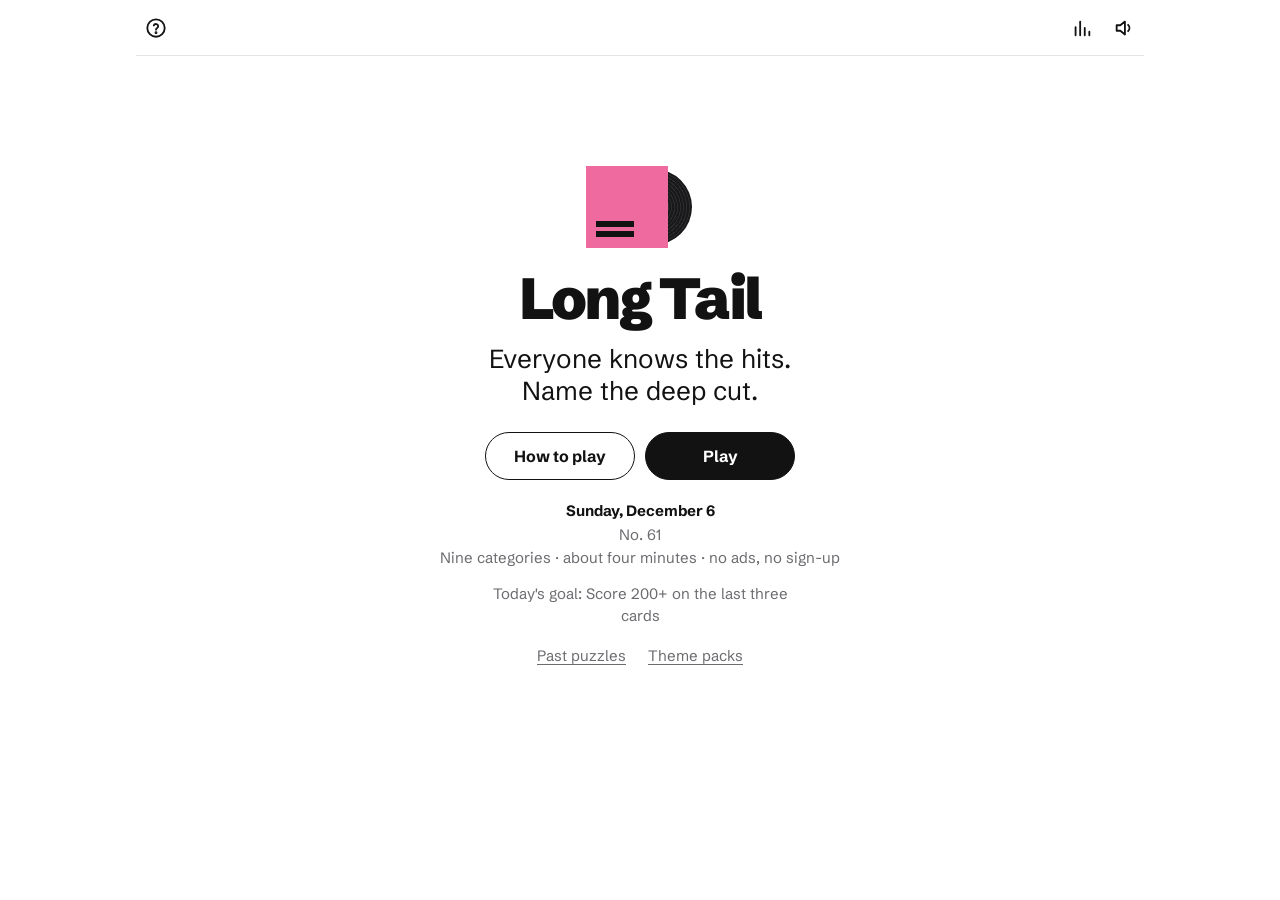
==== commit 681e2f9b: "Remove the library screen and curveball cards; stats icon opens the stats pop-up again Co-Authored-B" ====
--- a/beta/index.html
+++ b/beta/index.html
@@ -335,23 +335,6 @@
 .crate { display: grid; gap: 6px; font-size: 15px; }
 .fr-list { list-style: none; margin: 0; padding: 0; display: grid; gap: 6px; font-size: 15px; }
 /* your library */
-.lib-shelf { display: grid; gap: 10px; }
-.lib-grid { display: grid; grid-template-columns: repeat(4, minmax(0, 1fr)); gap: 8px; }
-.lib-tile { display: grid; justify-items: center; gap: 3px; padding: 14px 4px 12px; background: var(--surface); border-radius: 8px; text-align: center; min-width: 0; }
-.lib-tile.none { opacity: 0.35; }
-.lib-emo { font-size: 34px; line-height: 1.1; }
-.lib-tile.none .lib-emo { filter: grayscale(1); }
-.lib-tile b { font: 800 14px/1.2 var(--f); overflow-wrap: anywhere; }
-.lib-tile small { font-size: 13px; color: var(--ink-2); font-variant-numeric: tabular-nums; }
-.lib-panel { display: grid; gap: 12px; padding: 16px; border: 1px solid var(--line); border-radius: 8px; }
-.lib-panel h3 { font: 800 20px/1.1 var(--f); letter-spacing: -0.02em; }
-.lib-verdict { display: grid; gap: 8px; font-size: 16px; }
-.lib-finds { display: grid; }
-.lib-find { display: grid; grid-template-columns: 12px minmax(0, 1fr) auto; gap: 12px; align-items: center; padding: 11px 2px; border-bottom: 1px solid var(--line); }
-.lib-dot { width: 12px; height: 12px; border-radius: 50%; background: var(--c); }
-.lib-find .lf-main { display: grid; gap: 1px; min-width: 0; }
-.lib-find b { font: 700 17px/1.25 var(--f); overflow-wrap: anywhere; }
-.lib-find small { font-size: 14px; color: var(--ink-2); overflow-wrap: anywhere; }
 .lf-no { font-size: 14px; color: var(--ink-2); font-variant-numeric: tabular-nums; white-space: nowrap; }
 
 .toast { position: fixed; left: 50%; top: calc(64px + env(safe-area-inset-top, 0px)); transform: translate(-50%, -8px); background: var(--accent); color: var(--on-accent); padding: 11px 16px; border-radius: 6px; font-weight: 700; font-size: 15px; opacity: 0; pointer-events: none; transition: opacity 0.2s, transform 0.2s; z-index: 80; max-width: calc(100% - 32px); text-align: center; }
@@ -389,7 +372,7 @@
   #s-play > :not(.stage) { grid-column: 2; }
   #s-results { grid-template-columns: 380px minmax(0, 1fr); column-gap: 56px; align-items: start; }
   .r-left { position: sticky; top: 16px; }
-  #s-archive, #s-packs, #s-library { max-width: 640px; margin-inline: auto; }
+  #s-archive, #s-packs { max-width: 640px; margin-inline: auto; }
 }
 </style>
 <style>:root{padding-top:env(safe-area-inset-top,0px);padding-bottom:env(safe-area-inset-bottom,0px)}</style>
@@ -401,7 +384,7 @@
     <button class="mark" id="btn-brand" type="button">Long Tail</button>
     <div class="top-r">
       <span class="streak" id="streak" hidden></span>
-      <button class="icon" id="btn-stats" type="button" aria-label="Your library" title="Your library"><svg viewBox="0 0 24 24" fill="none" stroke="currentColor" stroke-width="2" stroke-linecap="round" aria-hidden="true"><path d="M5 20V11M10 20V5M15 20v-8M20 20v-4"/></svg></button>
+      <button class="icon" id="btn-stats" type="button" aria-label="Statistics" title="Statistics"><svg viewBox="0 0 24 24" fill="none" stroke="currentColor" stroke-width="2" stroke-linecap="round" aria-hidden="true"><path d="M5 20V11M10 20V5M15 20v-8M20 20v-4"/></svg></button>
       <button class="icon" id="btn-sound" type="button" aria-label="Sound on" title="Sound"><svg viewBox="0 0 24 24" fill="none" stroke="currentColor" stroke-width="2" stroke-linecap="round" stroke-linejoin="round" aria-hidden="true"><path d="M4 9v6h4l5 4V5L8 9z"/><path id="snd-wave" d="M16.5 8.5a5 5 0 0 1 0 7"/></svg></button>
     </div>
   </header>
@@ -417,7 +400,7 @@
       <p class="h-line" id="h-streak" hidden></p>
       <p class="h-line" id="h-goal"></p>
       <p class="h-line" id="h-friends" hidden></p>
-      <div class="links"><button class="link" id="btn-archive" type="button">Past puzzles</button><button class="link" id="btn-packs" type="button">Theme packs</button><button class="link" id="btn-library" type="button">Your library</button><button class="link" id="btn-practice-home" type="button" hidden>Practice mode</button></div>
+      <div class="links"><button class="link" id="btn-archive" type="button">Past puzzles</button><button class="link" id="btn-packs" type="button">Theme packs</button><button class="link" id="btn-practice-home" type="button" hidden>Practice mode</button></div>
     </section>
 
     <section class="screen" id="s-play" hidden>
@@ -490,7 +473,7 @@
         <div class="rcs" id="r-cards"></div>
         <h3 class="sec-h">Statistics</h3>
         <div class="stats-wrap" id="r-stats"></div>
-        <div class="row"><button class="btn" id="btn-archive-r" type="button">Past puzzles</button><button class="btn" id="btn-packs-r" type="button">Theme packs</button><button class="btn" id="btn-library-r" type="button">Your library</button><button class="btn" id="btn-practice" type="button">Practice mode</button></div>
+        <div class="row"><button class="btn" id="btn-archive-r" type="button">Past puzzles</button><button class="btn" id="btn-packs-r" type="button">Theme packs</button><button class="btn" id="btn-practice" type="button">Practice mode</button></div>
       </div>
     </section>
 
@@ -504,26 +487,6 @@
       <div class="ar" id="pk-list"></div>
     </section>
 
-    <section class="screen" id="s-library" hidden>
-      <div class="ar-head"><h2>Your library</h2><p class="fine">Everything you've found in daily and past puzzles.</p></div>
-      <div class="lib-shelf">
-        <p class="eyebrow" id="lib-count"></p>
-        <div class="lib-grid" id="lib-ranks"></div>
-      </div>
-      <div class="lib-panel">
-        <h3>The critic's verdict</h3>
-        <div class="lib-verdict" id="lib-critic"></div>
-      </div>
-      <div>
-        <h3 class="sec-h">Your finds</h3>
-        <div class="lib-finds" id="lib-finds"></div>
-        <button class="link" id="lib-more" type="button" hidden></button>
-      </div>
-      <div>
-        <h3 class="sec-h">Statistics</h3>
-        <div class="stats-wrap" id="lib-stats"></div>
-      </div>
-    </section>
 
     <section class="screen results" id="s-over" hidden>
       <div class="r-top">
@@ -1248,7 +1211,7 @@
   // ---------- screens ----------
   let G = null;
   function show(name) {
-    for (const s of ["home", "play", "results", "over", "archive", "packs", "library"]) $("s-" + s).hidden = s !== name;
+    for (const s of ["home", "play", "results", "over", "archive", "packs"]) $("s-" + s).hidden = s !== name;
     document.body.classList.toggle("on-home", name === "home");
     window.scrollTo(0, 0);
     if (name !== "results") clearInterval(countdownT);
@@ -1922,103 +1885,6 @@
   $("btn-archive").addEventListener("click", renderArchive);
   $("btn-archive-r").addEventListener("click", renderArchive);
 
-  // ---------- your library ----------
-  // every daily and past game on this device, one row per card answered or missed
-  let libFinds = [];
-  const newestFirst = (a, b) => b.day - a.day || b.at - a.at;
-  function gatherLibrary() {
-    const out = [];
-    try {
-      for (let i = 0; i < localStorage.length; i++) {
-        const k = localStorage.key(i);
-        if (!k || !k.startsWith("lt:day11:")) continue;
-        const day = +k.slice("lt:day11:".length);
-        if (!(day >= LAUNCH)) continue;
-        const st = store.get(dayKey(day), null);
-        if (!st || !Array.isArray(st.results)) continue;
-        const ids = Array.isArray(st.ids) ? st.ids : [];
-        st.results.forEach((r, at) => {
-          const card = r && (BY_ID[r.id] || BY_ID[ids[at]]);
-          if (!card) return;
-          out.push({ card, day, at, name: r.name || "", tier: r.tier && TIER[r.tier] ? r.tier : null, pts: +r.pts || 0 });
-        });
-      }
-    } catch (e) { /* storage blocked */ }
-    return out;
-  }
-  // the critic is a dry record-shop snob: teases the answers, never the person, and always ends on a compliment
-  function criticHTML(res) {
-    const C = res.length;
-    if (C < 9) return `<p>Play a few more days and the critic will have opinions.</p>`;
-    const avg = res.reduce((a, x) => a + x.pts, 0) / C;
-    const answered = res.filter((x) => x.tier);
-    const misses = C - answered.length;
-    const cats = new Map();
-    for (const x of res) {
-      const c = catOf(x.card) || "Other";
-      const e = cats.get(c) || { cat: c, n: 0, pts: 0 };
-      e.n++; e.pts += x.pts;
-      cats.set(c, e);
-    }
-    const solid = [...cats.values()].filter((e) => e.n >= 3).map((e) => ({ ...e, avg: e.pts / e.n }));
-    const weakest = solid.slice().sort((a, b) => a.avg - b.avg)[0];
-    const best = solid.filter((e) => e !== weakest).sort((a, b) => b.avg - a.avg)[0];
-    const given = new Map();
-    for (const x of answered) {
-      const e = given.get(x.name) || { name: x.name, tier: x.tier, n: 0 };
-      e.n++;
-      given.set(x.name, e);
-    }
-    const counts = [...given.values()];
-    const top = counts.slice().sort((a, b) => b.n - a.n)[0];
-    const hipster = counts.filter((e) => e.tier === "hipster").sort((a, b) => b.n - a.n)[0];
-    const grails = res.filter((x) => x.tier === "outlier").length;
-    const bestFind = answered.slice().sort(newestFirst).reduce((a, x) => (!a || x.pts > a.pts ? x : a), null);
-    const star = avg >= 52 ? "★★★★★ A crate full of B-sides and deep cuts. Frankly, intimidating."
-      : avg >= 40 ? "★★★★☆ Good taste, occasionally ruined by a chart hit."
-      : avg >= 28 ? "★★★☆☆ Solid, if a little safe. You definitely own a Now That's What I Call Music."
-      : avg >= 16 ? "★★☆☆☆ Mostly the hits. We respect the honesty."
-      : "★☆☆☆☆ You play it very, very safe. The radio thanks you.";
-    const notes = [];
-    if (top && top.n >= 2) notes.push(top.tier === "head"
-      ? `You've said ${esc(top.name)} ${top.n} times. It's a fine answer. It's also everyone's answer.`
-      : `You keep coming back to ${esc(top.name)}. We see you.`);
-    if (hipster) notes.push(`You said ${esc(hipster.name)}. Everyone says ${esc(hipster.name)}.`);
-    if (misses >= 3) notes.push(`${misses} cards ran out of time or got skipped. Big thoughts, slow fingers.`);
-    if (weakest) notes.push(`${esc(weakest.cat)} is your blind spot at ${Math.round(weakest.avg)} points a card.`);
-    let closer = null;
-    if (best) closer = `Genuinely sharp on ${esc(best.cat)}: ${Math.round(best.avg)} points a card.`;
-    else if (grails) closer = `${grails} holy grail${grails === 1 ? "" : "s"}. The shop would like to buy your collection.`;
-    else if (bestFind) closer = `Your best find so far: ${esc(bestFind.name)}.`;
-    return `<p><b>${star}</b></p>` + notes.slice(0, 3).map((t) => `<p>${t}</p>`).join("") + (closer ? `<p>${closer}</p>` : "");
-  }
-  const findRow = (x) => {
-    const t = esc(TIER[x.tier].name);
-    return `<div class="lib-find"><i class="lib-dot" style="--c:${tc(x.tier)}" role="img" aria-label="${t}" title="${t}"></i><div class="lf-main"><b>${esc(x.name)}</b><small>${esc(x.card.q)}</small></div><span class="lf-no">No. ${numOf(x.day)}</span></div>`;
-  };
-  function drawFinds(all) {
-    const finds = libFinds;
-    $("lib-finds").innerHTML = finds.length
-      ? (all ? finds : finds.slice(0, 20)).map(findRow).join("")
-      : `<p class="rc-empty">No deep cuts yet. They're out there.</p>`;
-    $("lib-more").hidden = all || finds.length <= 20;
-    $("lib-more").textContent = `Show all ${finds.length}`;
-  }
-  function renderLibrary() {
-    if (G) { stopClock(); clearTimeout(G.anim); G.paused = true; G.phase = "away"; }
-    const s = loadStats(), res = gatherLibrary();
-    libFinds = res.filter((x) => x.tier === "outlier" || x.tier === "deep").sort(newestFirst);
-    $("lib-count").textContent = `Ranks collected: ${s.dist.filter((n) => n > 0).length} of ${RANKS.length}`;
-    $("lib-ranks").innerHTML = RANKS.map((r, i) => ({ r, i })).reverse().map(({ r, i }) =>
-      `<div class="lib-tile${s.dist[i] ? "" : " none"}"><span class="lib-emo" aria-hidden="true">${r.emoji}</span><b>${esc(r.name)}</b><small>×${s.dist[i]}</small></div>`).join("");
-    $("lib-critic").innerHTML = criticHTML(res);
-    drawFinds(false);
-    $("lib-stats").innerHTML = statsHTML(null);
-    show("library");
-  }
-  $("btn-library").addEventListener("click", renderLibrary);
-  $("btn-library-r").addEventListener("click", renderLibrary);
-  $("lib-more").addEventListener("click", () => drawFinds(true));
 
   // ---------- theme packs ----------
   // one volume of ten cards, in its fixed order; the same play as a daily, with nothing saved but its best
@@ -2055,7 +1921,7 @@
   }
   const openDlg = (id) => { const d = $(id); if (d.showModal) d.showModal(); else d.setAttribute("open", ""); };
   $("btn-help").addEventListener("click", () => openDlg("dlg-help"));
-  $("btn-stats").addEventListener("click", renderLibrary);
+  $("btn-stats").addEventListener("click", () => { $("stats-body").innerHTML = statsHTML(null); openDlg("dlg-stats"); });
   function renderSound() {
     $("btn-sound").setAttribute("aria-label", Sound.on ? "Sound on" : "Sound off");
     $("snd-wave").setAttribute("d", Sound.on ? "M16.5 8.5a5 5 0 0 1 0 7" : "M16 9l5 6M21 9l-5 6");
